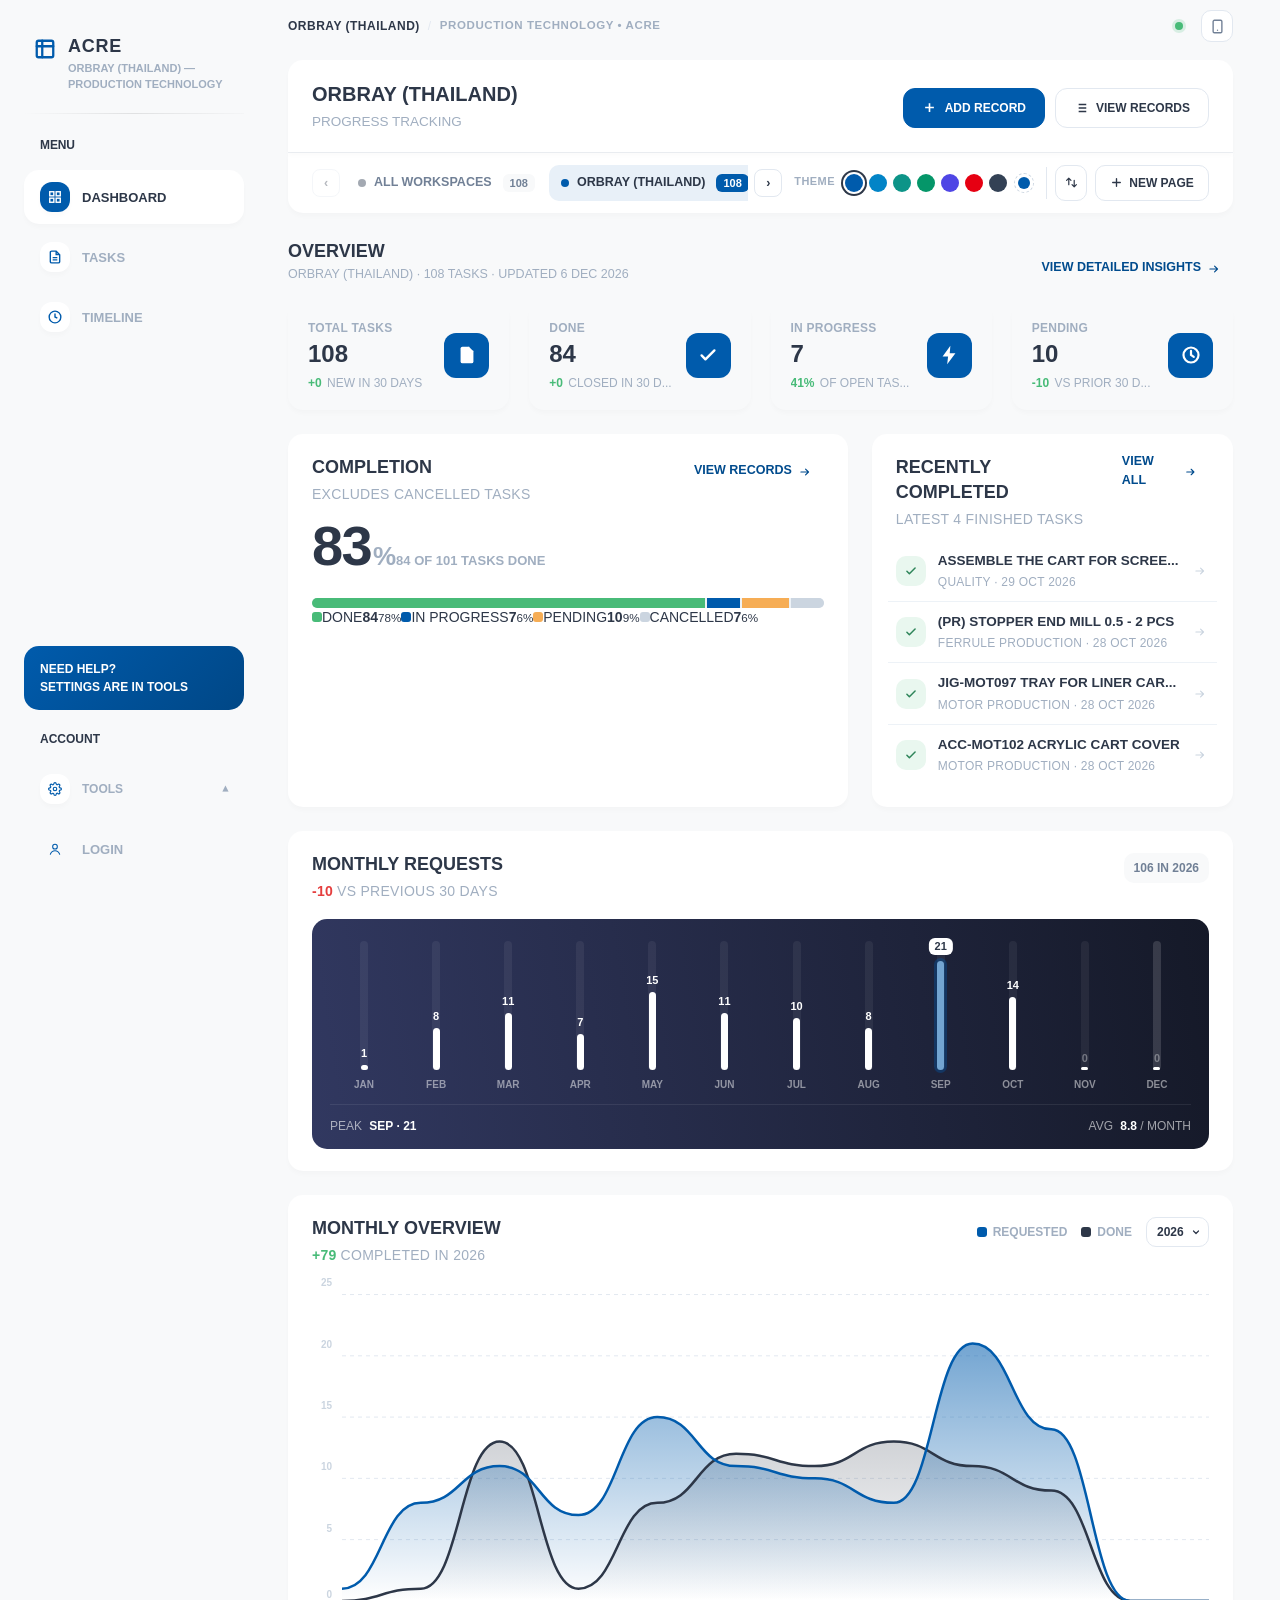
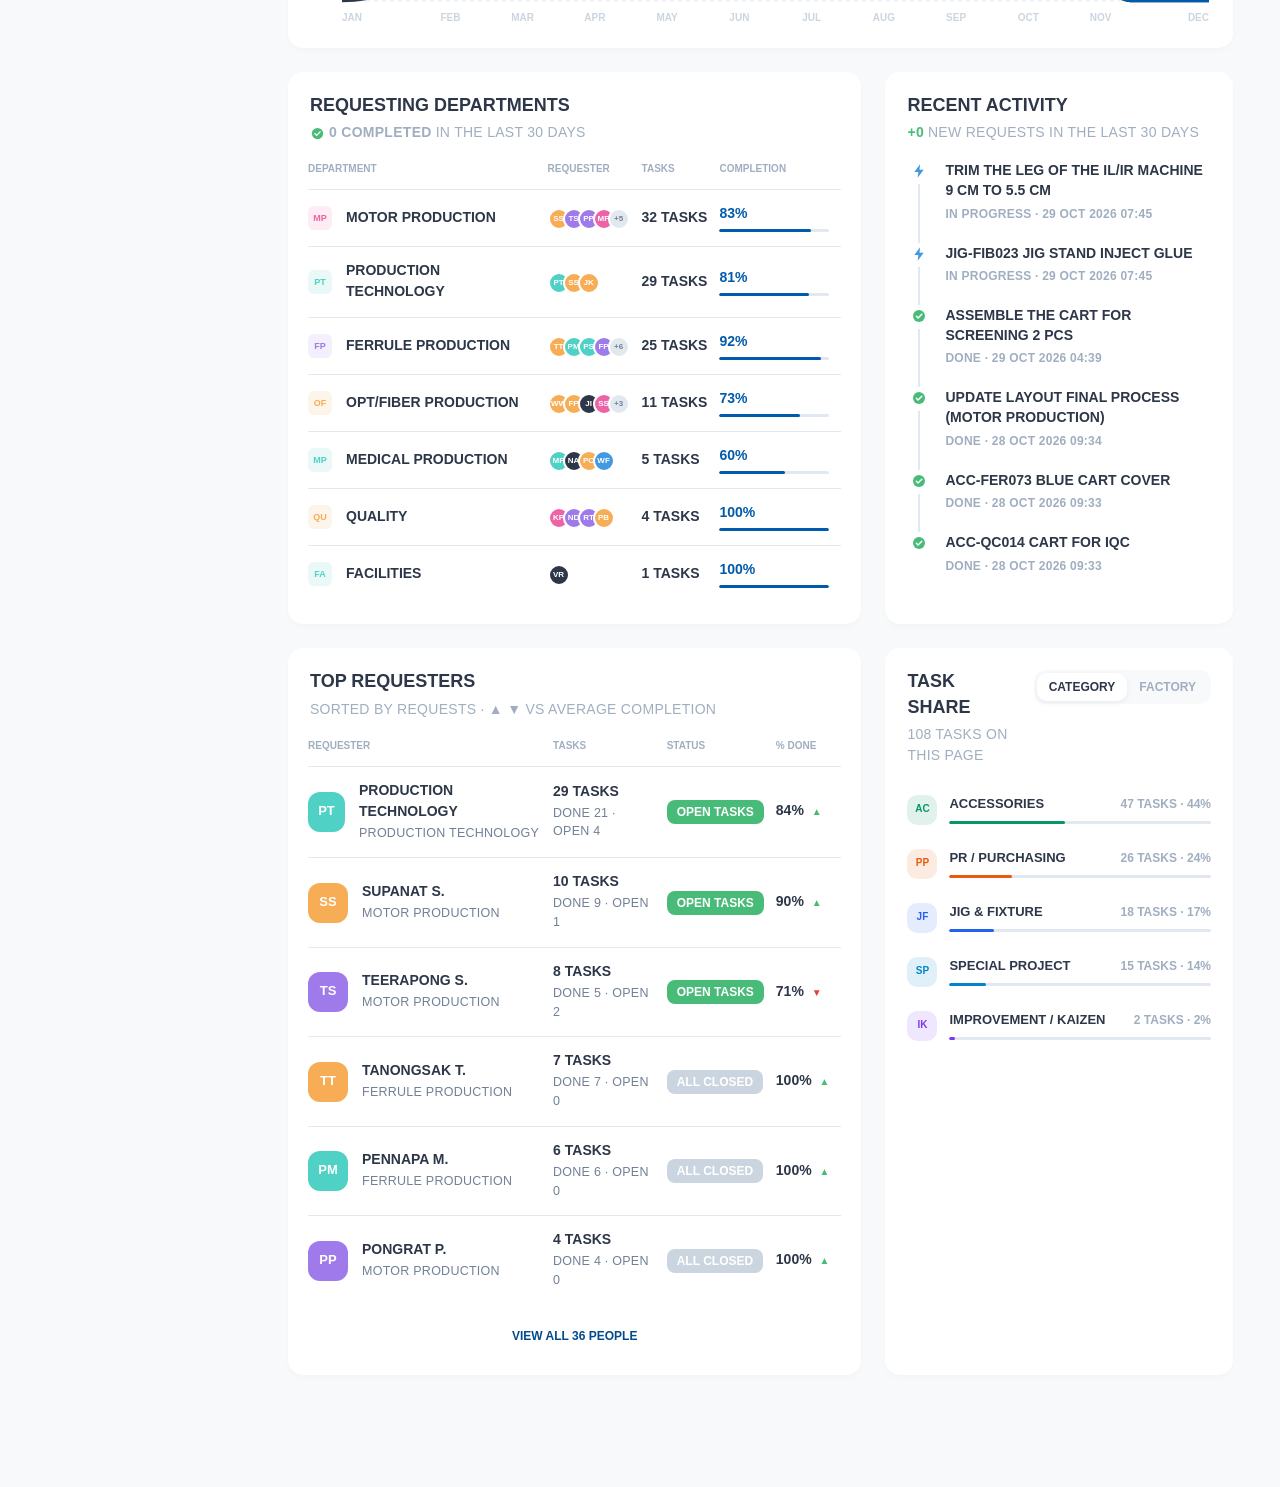
==== index.html @ 138a035b "Add files via upload" ====
<!DOCTYPE html>
<html lang="en">
<head>
  <meta charset="UTF-8">
  <meta name="viewport" content="width=device-width, initial-scale=1.0, maximum-scale=1.0, user-scalable=no, viewport-fit=cover">
  <title>ACRE | TASK TRACKER</title>
  <!-- Favicon: Official Brand Badge (Matching Website Header Logo) -->
  <link rel="icon" type="image/svg+xml" href="data:image/svg+xml,%3Csvg xmlns='http://www.w3.org/2000/svg' viewBox='0 0 64 64' width='64' height='64'%3E%3Crect width='64' height='64' rx='14' fill='%23E60012'/%3E%3Crect x='11' y='11' width='42' height='42' rx='5' fill='none' stroke='%23ffffff' stroke-width='5.5' stroke-linecap='round' stroke-linejoin='round'/%3E%3Cpath d='M25 11v42M11 25h42' fill='none' stroke='%23ffffff' stroke-width='5.5' stroke-linecap='round' stroke-linejoin='round'/%3E%3C/svg%3E">
  <link rel="icon" type="image/svg+xml" href="favicon.svg?v=20261003_v1">
  <link rel="alternate icon" type="image/png" href="favicon.png?v=20261003_v1">
  <link rel="shortcut icon" href="favicon.ico?v=20261003_v1">
  <!-- Mobile & PWA Optimization Meta Tags -->
  <meta name="theme-color" content="#E60012">
  <meta name="mobile-web-app-capable" content="yes">
  <meta name="apple-mobile-web-app-capable" content="yes">
  <meta name="apple-mobile-web-app-status-bar-style" content="default">
  <meta name="apple-mobile-web-app-title" content="ACRE">
  <link rel="manifest" href="manifest.json">
  <link rel="apple-touch-icon" href="favicon.png?v=20261003_v1">
  <!-- High-Performance Cache Policy (Allows In-Session Browser Caching with Version Query Busting) -->
  <meta http-equiv="Cache-Control" content="max-age=3600, must-revalidate">
  <!-- Google Fonts: Sarabun & Inter -->
  <link rel="preconnect" href="https://fonts.googleapis.com">
  <link rel="preconnect" href="https://fonts.gstatic.com" crossorigin>
  <link href="https://fonts.googleapis.com/css2?family=Noto+Sans+Thai:wght@400;500;600;700&family=Sarabun:wght@300;400;500;600;700&display=swap" rel="stylesheet">
  <link rel="stylesheet" href="styles.css?v=20261029_v36_opt">
  <link rel="stylesheet" href="figma-theme.css?v=20261103_v14">
  <!-- Chart.js CDN for Real-time Analytics -->
  <script src="https://cdn.jsdelivr.net/npm/chart.js@4.4.1/dist/chart.umd.min.js"></script>
  <script src="figma-theme.js?v=20261103_v14"></script>
  <!-- Google Firebase SDK (v10 compat) for Multi-Device Real-Time Cloud Sync -->
  <script src="https://www.gstatic.com/firebasejs/10.8.0/firebase-app-compat.js"></script>
  <script src="https://www.gstatic.com/firebasejs/10.8.0/firebase-firestore-compat.js"></script>
</head>
<body>

  <!-- Print-only Header -->
  <div class="print-header">
    <h1 style="font-size: 20px; font-weight: bold; margin-bottom: 4px;">รายงานผลงานและการปฏิบัติงาน (ACRE)</h1>
    <p style="font-size: 12px; color: #555;">ข้อมูล ณ วันที่: <span id="printDate"></span></p>
  </div>

  <!-- System Top Status Strip -->
  <div class="system-top-strip">
    <div class="container system-top-strip-inner">
      <div class="system-top-strip-left">
        <span class="system-top-corp" id="topStripWorkspaceName">ORBRAY (THAILAND)</span>
        <span class="system-top-sep">/</span>
        <span class="system-top-dept" id="topStripWorkspaceSub">PRODUCTION TECHNOLOGY • ACRE</span>
      </div>
      <div class="system-top-strip-right">
        <span class="status-indicator-dot"></span>
        <span class="system-top-status-text">LIVE WORKSPACE • AUTO-SYNC</span>
        <button type="button" class="system-top-sim-btn" onclick="window.open('mobile-preview.html', 'MobileSimulator', 'width=1120,height=960')" title="เปิดโปรแกรมจำลองหน้าจอมือถือ (iOS & Android Simulator)">
          <svg width="12" height="12" viewBox="0 0 24 24" fill="none" stroke="currentColor" stroke-width="2.2" stroke-linecap="round" stroke-linejoin="round"><rect x="5" y="2" width="14" height="20" rx="2" ry="2"/><line x1="12" y1="18" x2="12.01" y2="18"/></svg>
          <span>MOBILE SIMULATOR</span>
        </button>
      </div>
    </div>
  </div>

  <!-- App Header -->
  <header class="app-header">
    <!-- Mobile Native iOS App Header Bar (Visible on <= 768px) -->
    <div class="mobile-app-header-container">
      <!-- Row 1: Balanced Centered Mobile Top Nav (Matching iOS Redesign) -->
      <div class="mobile-top-nav">
        <div class="mobile-nav-actions-left">
          <button type="button" class="mobile-header-circle-btn" onclick="openMobileToolsSheet()" title="เมนูเครื่องมือ / ตั้งค่า" aria-label="เมนู">
            <div class="mobile-brand-icon-circle">
              <svg width="18" height="18" viewBox="0 0 24 24" fill="none" stroke="currentColor" stroke-width="2.5" stroke-linecap="round" stroke-linejoin="round">
                <rect x="3" y="3" width="18" height="18" rx="2"/>
                <path d="M9 3v18M3 9h18"/>
              </svg>
            </div>
          </button>
        </div>

        <div class="mobile-brand-titles-centered" onclick="switchMobileNavTab('dashboard')">
          <div class="mobile-brand-main" id="mobileHeaderTitle">DASHBOARD</div>
          <div class="mobile-brand-sub" id="mobileHeaderSub">
            <span id="mobileNavTitle" style="display:none;">DASHBOARD</span>
            <span>JITTRAKAN K.</span>
            <span class="dot-sep">•</span>
            <span class="status-online-dot" id="mobileStatusInfo">ONLINE</span>
          </div>
        </div>

        <div class="mobile-nav-actions-right">
          <button type="button" class="mobile-header-circle-btn btn-auth" id="mobileAuthBtn" onclick="handleAuthHeaderClick()" title="เข้าสู่ระบบด้วยรหัส PIN" aria-label="เข้าสู่ระบบ">
            <span id="mobileAuthIcon">🔑</span>
          </button>
          <button type="button" class="mobile-header-circle-btn btn-primary-add-circle" onclick="openAchievementModal()" title="เพิ่มงานใหม่ (ADD TASK)" aria-label="เพิ่มงานใหม่">
            <svg width="18" height="18" viewBox="0 0 24 24" fill="none" stroke="currentColor" stroke-width="2.6" stroke-linecap="round"><path d="M12 5v14M5 12h14"/></svg>
          </button>
        </div>
      </div>

      <!-- Row 1.5: Mobile Workspace / Company Switcher Tabs -->
      <div class="mobile-workspace-scroll" id="mobileWorkspaceScroll">
        <!-- Populated dynamically by JS -->
      </div>

      <!-- Row 2: Search Bar Pill with Integrated Tune/Sort Icon (Matching User Mockup) -->
      <div class="mobile-search-sort-bar">
        <div class="mobile-search-pill-box">
          <span class="mobile-search-icon">
            <svg width="17" height="17" viewBox="0 0 24 24" fill="none" stroke="#94a3b8" stroke-width="2.3" stroke-linecap="round"><circle cx="11" cy="11" r="8"/><path d="m21 21-4.35-4.35"/></svg>
          </span>
          <input type="text" id="mobileSearchInput" class="mobile-search-input" placeholder="ค้นหางาน, รหัสงาน, ผู้ร้องขอ..." oninput="handleMobileSearch(this.value)">
          <button type="button" class="mobile-search-clear" id="mobileSearchClear" onclick="clearMobileSearch()" style="display: none;" title="ล้างการค้นหา">✕</button>
          <button type="button" class="mobile-tune-btn" onclick="openMobileSortSheet()" title="จัดเรียงและตัวกรอง" aria-label="ตัวกรอง">
            <svg width="17" height="17" viewBox="0 0 24 24" fill="none" stroke="currentColor" stroke-width="2" stroke-linecap="round">
              <line x1="4" y1="21" x2="4" y2="14"></line><line x1="4" y1="10" x2="4" y2="3"></line>
              <line x1="12" y1="21" x2="12" y2="12"></line><line x1="12" y1="8" x2="12" y2="3"></line>
              <line x1="20" y1="21" x2="20" y2="16"></line><line x1="20" y1="12" x2="20" y2="3"></line>
              <line x1="1" y1="14" x2="7" y2="14"></line><line x1="9" y1="8" x2="15" y2="8"></line>
              <line x1="17" y1="16" x2="23" y2="16"></line>
            </svg>
          </button>
        </div>
      </div>

      <!-- Row 3: Horizontal Scrollable Status Quick Filter Tabs -->
      <div class="mobile-quick-filter-scroll">
        <button type="button" class="mobile-filter-pill active" data-status-filter="all" onclick="setMobileStatusFilter('all')">
          ALL <span class="pill-badge" id="mobileFilterAllCount">0</span>
        </button>
        <button type="button" class="mobile-filter-pill pill-inprog" data-status-filter="in_progress" onclick="setMobileStatusFilter('in_progress')">
          <span class="pill-dot dot-inprog"></span> IN PROGRESS <span class="pill-badge" id="mobileFilterInProgCount">0</span>
        </button>
        <button type="button" class="mobile-filter-pill pill-wait" data-status-filter="wait" onclick="setMobileStatusFilter('wait')">
          <span class="pill-dot dot-wait"></span> PENDING <span class="pill-badge" id="mobileFilterWaitCount">0</span>
        </button>
        <button type="button" class="mobile-filter-pill pill-done" data-status-filter="done" onclick="setMobileStatusFilter('done')">
          <span class="pill-dot dot-done"></span> DONE <span class="pill-badge" id="mobileFilterDoneCount">0</span>
        </button>
        <button type="button" class="mobile-filter-pill pill-cancel" data-status-filter="cancel" onclick="setMobileStatusFilter('cancel')">
          <span class="pill-dot dot-cancel"></span> CANCEL <span class="pill-badge" id="mobileFilterCancelCount">0</span>
        </button>
      </div>
    </div>

    <div class="container header-inner">
      <div class="brand-section">
        <div class="brand-app-icon" title="ACRE">
          <svg width="22" height="22" viewBox="0 0 24 24" fill="none" stroke="#ffffff" stroke-width="2.5" stroke-linecap="round" stroke-linejoin="round">
            <rect x="3" y="3" width="18" height="18" rx="2"/>
            <path d="M9 3v18M3 9h18"/>
          </svg>
        </div>
        <div>
          <h1 class="brand-title">
            <span class="brand-title-accent" id="headerBrandAccent">ACRE</span><span id="headerBrandMain"></span>
            <span class="brand-badge" id="headerWorkspaceBadge">ORBRAY</span>
          </h1>
          <p class="brand-subtitle" id="headerBrandSubtitle">ENGINEERING ARCHIVE &amp; TASK MANAGEMENT</p>
        </div>
      </div>

      <!-- Desktop Main Clean Navigation -->
      <nav class="desktop-main-nav">
        <button type="button" class="desktop-nav-link active" onclick="desktopNavigateTo('dashboard')" id="deskNavDashboard">
          <svg width="15" height="15" viewBox="0 0 24 24" fill="none" stroke="currentColor" stroke-width="2.2"><rect x="3" y="3" width="7" height="7"/><rect x="14" y="3" width="7" height="7"/><rect x="14" y="14" width="7" height="7"/><rect x="3" y="14" width="7" height="7"/></svg>
          <span>DASHBOARD</span>
        </button>
        <button type="button" class="desktop-nav-link" onclick="desktopNavigateTo('tasks')" id="deskNavTasks">
          <svg width="15" height="15" viewBox="0 0 24 24" fill="none" stroke="currentColor" stroke-width="2.2"><path d="M14 2H6a2 2 0 0 0-2 2v16a2 2 0 0 0 2 2h12a2 2 0 0 0 2-2V8z"/><polyline points="14 2 14 8 20 8"/><line x1="16" y1="13" x2="8" y2="13"/><line x1="16" y1="17" x2="8" y2="17"/></svg>
          <span>TASKS</span>
        </button>
        <button type="button" class="desktop-nav-link" onclick="desktopNavigateTo('timeline')" id="deskNavTimeline">
          <svg width="15" height="15" viewBox="0 0 24 24" fill="none" stroke="currentColor" stroke-width="2.2"><circle cx="12" cy="12" r="10"/><polyline points="12 6 12 12 16 14"/></svg>
          <span>TIMELINE</span>
        </button>
      </nav>

      <div class="header-actions">
        <!-- Tools & Utilities Dropdown -->
        <div class="header-tools-dropdown-wrapper">
          <button type="button" id="btnHeaderTools" class="btn btn-tools-dropdown" onclick="toggleHeaderToolsDropdown(event)" title="เมนูเครื่องมือและการจัดการ">
            <svg width="15" height="15" viewBox="0 0 24 24" fill="none" stroke="currentColor" stroke-width="2"><circle cx="12" cy="12" r="3"/><path d="M19.4 15a1.65 1.65 0 0 0 .33 1.82l.06.06a2 2 0 0 1 0 2.83 2 2 0 0 1-2.83 0l-.06-.06a1.65 1.65 0 0 0-1.82-.33 1.65 1.65 0 0 0-1 1.51V21a2 2 0 0 1-2 2 2 2 0 0 1-2-2v-.09A1.65 1.65 0 0 0 9 19.4a1.65 1.65 0 0 0-1.82.33l-.06.06a2 2 0 0 1-2.83 0 2 2 0 0 1 0-2.83l.06-.06a1.65 1.65 0 0 0 .33-1.82 1.65 1.65 0 0 0-1.51-1H3a2 2 0 0 1-2-2 2 2 0 0 1 2-2h.09A1.65 1.65 0 0 0 4.6 9a1.65 1.65 0 0 0-.33-1.82l-.06-.06a2 2 0 0 1 0-2.83 2 2 0 0 1 2.83 0l.06.06a1.65 1.65 0 0 0 1.82.33H9a1.65 1.65 0 0 0 1-1.51V3a2 2 0 0 1 2-2 2 2 0 0 1 2 2v.09a1.65 1.65 0 0 0 1 1.51 1.65 1.65 0 0 0 1.82-.33l.06-.06a2 2 0 0 1 2.83 0 2 2 0 0 1 0 2.83l-.06.06a1.65 1.65 0 0 0-.33 1.82V9a1.65 1.65 0 0 0 1.51 1H21a2 2 0 0 1 2 2 2 2 0 0 1-2 2h-.09a1.65 1.65 0 0 0-1.51 1z"/></svg>
            <span>TOOLS</span>
            <span class="dropdown-chevron">▾</span>
          </button>
          <div id="headerToolsDropdown" class="header-tools-menu">
            <button type="button" id="btnManageWorkspaces" class="tools-menu-item" onclick="closeHeaderToolsDropdown(); openWorkspaceModal();" title="จัดการหน้าบริษัท / พื้นที่ทำงาน (Workspaces)">
              <span class="menu-icon">🏢</span>
              <div class="menu-text">
                <span class="menu-title">จัดการหน้าบริษัท / งานส่วนตัว (WORKSPACES)</span>
                <span class="menu-sub">เพิ่มหน้าบริษัทใหม่ กำหนดสีประจำหน้า และสลับพื้นที่ทำงาน</span>
              </div>
            </button>
            <button type="button" id="btnManageCategories" class="tools-menu-item" title="จัดการหมวดหมู่">
              <span class="menu-icon">📁</span>
              <div class="menu-text">
                <span class="menu-title">จัดการหมวดหมู่ (CATEGORIES)</span>
                <span class="menu-sub">เพิ่ม แก้ไข กำหนดสีและไอคอนหมวดหมู่งาน</span>
              </div>
            </button>
            <button type="button" id="btnExportCsv" class="tools-menu-item" title="ส่งออกเป็น Excel (CSV)">
              <span class="menu-icon">📊</span>
              <div class="menu-text">
                <span class="menu-title">ส่งออก EXCEL (CSV)</span>
                <span class="menu-sub">ดาวน์โหลดข้อมูลผลงานในรูปแบบ Excel Spreadsheet</span>
              </div>
            </button>
            <button type="button" id="btnExportJson" class="tools-menu-item" title="สำรองข้อมูล (JSON Backup)">
              <span class="menu-icon">💾</span>
              <div class="menu-text">
                <span class="menu-title">สำรองข้อมูล (BACKUP JSON)</span>
                <span class="menu-sub">บันทึกฐานข้อมูลและไฟล์แนบเก็บไว้ในเครื่อง</span>
              </div>
            </button>
            <button type="button" id="btnImportJson" class="tools-menu-item" title="นำเข้าข้อมูลสำรอง">
              <span class="menu-icon">📥</span>
              <div class="menu-text">
                <span class="menu-title">นำเข้าข้อมูล (IMPORT JSON)</span>
                <span class="menu-sub">กู้คืนข้อมูลหรือซิงค์จากไฟล์สำรอง</span>
              </div>
            </button>
            <input type="file" id="importFileInput" accept=".json" style="display: none;">
            <button type="button" id="btnPrintReport" class="tools-menu-item" title="พิมพ์รายงาน / บันทึกเป็น PDF">
              <span class="menu-icon">🖨️</span>
              <div class="menu-text">
                <span class="menu-title">พิมพ์รายงาน / PDF</span>
                <span class="menu-sub">จัดพิมพ์สรุปผลงานหรือบันทึกเป็นเอกสาร PDF</span>
              </div>
            </button>
            <div class="tools-menu-divider"></div>
            <button type="button" class="tools-menu-item" onclick="window.open('mobile-preview.html', 'MobileSimulator', 'width=1120,height=960')" title="เปิดโปรแกรมจำลองหน้าจอมือถือ (iOS & Android Simulator)">
              <span class="menu-icon">📱</span>
              <div class="menu-text">
                <span class="menu-title" style="color: var(--primary);">จำลองจอมือถือ (MOBILE SIMULATOR)</span>
                <span class="menu-sub">พรีวิวและทดสอบจอ iOS (iPhone) และ Android ทันที</span>
              </div>
            </button>
            <div class="tools-menu-divider"></div>
            <button type="button" id="btnCloudSettings" class="tools-menu-item cloud-item" onclick="openCloudModal()" title="ตั้งค่าเชื่อมต่อคลาวด์">
              <span class="cloud-status-dot" id="cloudStatusDot"></span>
              <div class="menu-text">
                <span class="menu-title" id="cloudStatusText">CLOUD: LOCAL</span>
                <span class="menu-sub">ตั้งค่า Firebase Cloud Sync เชื่อมต่อหลายอุปกรณ์</span>
              </div>
            </button>
          </div>
        </div>

        <!-- Account / PIN Authentication Control -->
        <div style="position: relative; display: inline-block;">
          <button id="btnHeaderAuth" class="auth-header-btn unauthenticated" onclick="handleAuthHeaderClick()" title="เข้าสู่ระบบด้วยรหัส PIN เพื่อเพิ่มหรือแก้ไขงาน">
            <span id="headerAuthIcon">🔑</span>
            <span id="headerAuthText">LOGIN</span>
          </button>
          <div id="authUserDropdown" class="auth-user-dropdown">
            <div class="auth-dropdown-header">
              <div class="auth-dropdown-name" id="dropdownUserName">JITTRAKAN K.</div>
              <div class="auth-dropdown-meta" id="dropdownUserMeta" style="font-size: 11px; color: #64748b; margin-top: 3px; display: flex; align-items: center; gap: 6px; flex-wrap: wrap;">
                <span>รหัส: <strong id="dropdownEmpId" style="font-family: monospace; color: #0f172a;">20523</strong></span>
                <span>&bull;</span>
                <span id="dropdownCompany">🏢 ORBRAY</span>
              </div>
              <div class="auth-dropdown-pin" id="dropdownUserPin" style="margin-top: 4px;">รหัส PIN: •••••</div>
            </div>
            <div class="auth-dropdown-item" onclick="openUserProfileModal()">
              <span>👤</span> ข้อมูลโปรไฟล์ของฉัน (MY PROFILE)
            </div>
            <div class="auth-dropdown-item" onclick="openChangePinModal()">
              <span>🔑</span> เปลี่ยนรหัส PIN ของฉัน
            </div>
            <div class="auth-dropdown-item admin-only-item" id="adminViewTeamPinsDropdownItem" style="display: none;" onclick="openAdminTeamPinsModal()">
              <span>🛡️</span> จัดการบัญชีและรหัส PIN (ADMIN)
            </div>
            <div class="auth-dropdown-item text-danger" onclick="logoutUser()">
              <span>🚪</span> ออกจากระบบ (LOGOUT)
            </div>
          </div>
        </div>

      </div>
    </div>
  </header>

  <!-- Main Container -->
  <main class="container">

    <!-- Architectural Multi-Company / Workspace Bar -->
    <section class="workspace-switcher-section" id="workspaceSwitcherSection" aria-label="Company and Workspace Pages">
      <div class="workspace-switcher-left">
        <button type="button" class="ws-tabs-scroll-arrow ws-tabs-scroll-prev" id="btnWsScrollPrev" onclick="scrollWorkspaceTabs(-240)" title="เลื่อนแถบไปทางซ้าย" aria-label="Scroll Left">‹</button>
        <div class="workspace-tabs-list" id="workspaceTabsList">
          <!-- Populated dynamically by JS (Supports Drag & Drop + 1-Click Move to Front) -->
        </div>
        <button type="button" class="ws-tabs-scroll-arrow ws-tabs-scroll-next" id="btnWsScrollNext" onclick="scrollWorkspaceTabs(240)" title="เลื่อนแถบไปทางขวา" aria-label="Scroll Right">›</button>
      </div>
      <div class="workspace-switcher-actions">
        <div class="workspace-theme-quickbar" id="workspaceThemeQuickbar" title="คลิกเพื่อเปลี่ยนสีธีมของหน้าปัจจุบันทันที">
          <!-- Populated dynamically by JS with quick color dots + custom color picker -->
        </div>
        <button type="button" class="workspace-reorder-btn" onclick="openWorkspaceModal(false, true)" title="จัดเรียงลำดับหน้า หรือเลือกว่าจะเอาตัวเลือกไหนไว้ด้านหน้าสุด">
          <svg width="13" height="13" viewBox="0 0 24 24" fill="none" stroke="currentColor" stroke-width="2.2" stroke-linecap="round" stroke-linejoin="round"><path d="M7 16V4M7 4L3 8M7 4L11 8M17 8V20M17 20L21 16M17 20L13 16"/></svg>
          <span>จัดลำดับหน้า</span>
        </button>
        <button type="button" class="workspace-quick-add-btn" onclick="openWorkspaceModal(true)" title="สร้างหน้าบริษัทใหม่ หรือพื้นที่เก็บงานส่วนตัว">
          <svg width="13" height="13" viewBox="0 0 24 24" fill="none" stroke="currentColor" stroke-width="2.5" stroke-linecap="round"><path d="M12 5v14M5 12h14"/></svg>
          <span>เพิ่มหน้าใหม่</span>
        </button>
      </div>
    </section>

    <!-- Executive Workspace Command Header (Replaces generic AI landing banner) -->
    <section class="murata-hero-section">
      <div class="murata-hero-card">
        <div class="murata-hero-content">
          <div class="workspace-eyebrow-row">
            <span class="workspace-eyebrow-dot"></span>
            <span class="murata-hero-badge" id="murataHeroBadge">ACTIVE WORKSPACE • PRODUCTION TECHNOLOGY</span>
          </div>
          <h2 class="murata-hero-title" id="murataHeroTitle">ORBRAY (THAILAND) <span>/ ACRE</span></h2>
          <p class="murata-hero-desc" id="murataHeroDesc">
            ศูนย์รวมบันทึกผลงานวิศวกรรม ติดตามความคืบหน้างวดงาน และจัดเก็บเอกสาร Job Request / Drawing
          </p>
          <div class="murata-hero-actions">
            <button type="button" id="btnAddAchievement" class="btn-murata-red btn-hero-cta" onclick="openAchievementModal()">
              <svg width="15" height="15" fill="none" stroke="currentColor" stroke-width="2.6" viewBox="0 0 24 24"><path d="M12 5v14M5 12h14"/></svg>
              <span>เพิ่มงานใหม่ (ADD RECORD)</span>
            </button>
            <button type="button" class="btn-murata-outline" onclick="desktopNavigateTo('tasks')">
              <svg width="14" height="14" fill="none" stroke="currentColor" stroke-width="2.2" viewBox="0 0 24 24"><line x1="8" y1="6" x2="21" y2="6"/><line x1="8" y1="12" x2="21" y2="12"/><line x1="8" y1="18" x2="21" y2="18"/><line x1="3" y1="6" x2="3.01" y2="6"/><line x1="3" y1="12" x2="3.01" y2="12"/><line x1="3" y1="18" x2="3.01" y2="18"/></svg>
              <span>ดูตารางงาน (VIEW RECORDS)</span>
            </button>
          </div>
        </div>

        <!-- Live Workspace Telemetry Panel -->
        <div class="workspace-telemetry-panel" id="workspaceTelemetryPanel">
          <div class="telemetry-top-row">
            <div class="telemetry-rate-block">
              <span class="telemetry-label">COMPLETION RATE</span>
              <div class="telemetry-rate-val" id="heroCompletionRate">0%</div>
            </div>
            <div class="telemetry-score-pill" id="heroAvgAchvScore">AVG SCORE 0%</div>
          </div>
          <div class="telemetry-progress-track">
            <div class="telemetry-progress-fill" id="heroCompletionBar" style="width: 0%;"></div>
          </div>
          <div class="telemetry-metrics-grid">
            <div class="telemetry-metric-item" onclick="filterByStatusPill('all')" title="คลิกเพื่อดูงานทั้งหมดในหน้านี้">
              <span class="tm-num" id="heroStatTotal">0</span>
              <span class="tm-lbl">TOTAL RECORDS</span>
            </div>
            <div class="telemetry-metric-item" onclick="filterByStatusPill('done')" title="คลิกเพื่อกรองเฉพาะงานที่เสร็จแล้ว (DONE)">
              <span class="tm-num tm-done" id="heroStatDone">0</span>
              <span class="tm-lbl">DONE</span>
            </div>
            <div class="telemetry-metric-item" onclick="filterByStatusPill('in_progress')" title="คลิกเพื่อกรองเฉพาะงานที่กำลังดำเนินการ">
              <span class="tm-num tm-active" id="heroStatActive">0</span>
              <span class="tm-lbl">ACTIVE / WAIT</span>
            </div>
          </div>
        </div>
      </div>
    </section>

    <!-- Top Stats Row (5 Precision KPI Cards) -->
    <section class="stats-grid" id="statsGrid">
      <div class="stat-card stat-card-total" onclick="filterByStatusPill('all')" style="cursor: pointer;" title="VIEW ALL TASKS">
        <div class="stat-icon stat-blue">
          <svg width="18" height="18" viewBox="0 0 24 24" fill="none" stroke="currentColor" stroke-width="2.2" stroke-linecap="round" stroke-linejoin="round"><rect x="3" y="3" width="18" height="18" rx="2"/><path d="M3 9h18M9 21V9"/></svg>
        </div>
        <div class="stat-info">
          <div class="stat-label-wrap">
            <span class="stat-main-label">TOTAL RECORDS</span>
          </div>
          <span class="stat-value" id="statTotalCount">0</span>
        </div>
      </div>

      <div class="stat-card stat-card-done" onclick="filterByStatusPill('done')" style="cursor: pointer;" title="FILTER DONE TASKS">
        <div class="stat-icon stat-green">
          <svg width="18" height="18" viewBox="0 0 24 24" fill="none" stroke="currentColor" stroke-width="2.4" stroke-linecap="round" stroke-linejoin="round"><path d="M22 11.08V12a10 10 0 1 1-5.93-9.14"/><polyline points="22 4 12 14.01 9 11.01"/></svg>
        </div>
        <div class="stat-info">
          <div class="stat-label-wrap">
            <span class="stat-main-label">COMPLETED (DONE)</span>
          </div>
          <span class="stat-value" id="statCompletedCount">0</span>
        </div>
      </div>

      <div class="stat-card stat-card-inprog" onclick="filterByStatusPill('in_progress')" style="cursor: pointer;" title="FILTER IN PROGRESS TASKS">
        <div class="stat-icon stat-sky">
          <svg width="18" height="18" viewBox="0 0 24 24" fill="none" stroke="currentColor" stroke-width="2.2" stroke-linecap="round" stroke-linejoin="round"><polyline points="22 12 18 12 15 21 9 3 6 12 2 12"/></svg>
        </div>
        <div class="stat-info">
          <div class="stat-label-wrap">
            <span class="stat-main-label">IN PROGRESS</span>
          </div>
          <span class="stat-value" id="statInProgressCount">0</span>
        </div>
      </div>

      <div class="stat-card stat-card-wait" onclick="filterByStatusPill('wait')" style="cursor: pointer;" title="FILTER PENDING TASKS">
        <div class="stat-icon stat-rose">
          <svg width="18" height="18" viewBox="0 0 24 24" fill="none" stroke="currentColor" stroke-width="2.2" stroke-linecap="round" stroke-linejoin="round"><circle cx="12" cy="12" r="10"/><polyline points="12 6 12 12 16 14"/></svg>
        </div>
        <div class="stat-info">
          <div class="stat-label-wrap">
            <span class="stat-main-label">PENDING / HOLD</span>
          </div>
          <span class="stat-value" id="statWaitCount">0</span>
        </div>
      </div>

      <div class="stat-card stat-card-cancel" onclick="filterByStatusPill('cancel')" style="cursor: pointer;" title="FILTER CANCELLED TASKS">
        <div class="stat-icon stat-slate">
          <svg width="18" height="18" viewBox="0 0 24 24" fill="none" stroke="currentColor" stroke-width="2.2" stroke-linecap="round" stroke-linejoin="round"><circle cx="12" cy="12" r="10"/><line x1="15" y1="9" x2="9" y2="15"/><line x1="9" y1="9" x2="15" y2="15"/></svg>
        </div>
        <div class="stat-info">
          <div class="stat-label-wrap">
            <span class="stat-main-label">CANCELLED</span>
          </div>
          <span class="stat-value" id="statCancelCount">0</span>
        </div>
      </div>
    </section>

    <!-- Analytics Section (Charts & Ranking) -->
    <section class="analytics-section">
      <div class="section-header">
        <h2 class="section-title">
          <svg width="18" height="18" fill="none" stroke="currentColor" stroke-width="2" viewBox="0 0 24 24"><line x1="18" y1="20" x2="18" y2="10"/><line x1="12" y1="20" x2="12" y2="4"/><line x1="6" y1="20" x2="6" y2="14"/></svg>
          <span id="dashboardSectionTitle">สถิติและแดชบอร์ดภาพรวมงาน (REAL-TIME ANALYTICS)</span>
        </h2>
        <div class="section-header-actions" style="display: flex; gap: 8px; flex-wrap: wrap;">
          <button type="button" id="btnToggleEngInsights" class="btn btn-outline btn-sm ranking-toggle-btn btn-active-toggle" onclick="toggleEngInsights()" title="สลับการแสดงผลแดชบอร์ดข้อมูลเชิงลึกวิศวกรรม (ENGINEERING INSIGHTS)">
            <span id="engInsightsToggleIcon">📊</span>
            <span id="engInsightsToggleText">แดชบอร์ดเชิงลึก: แสดง (ON)</span>
          </button>
          <button type="button" id="btnToggleRequesterRanking" class="btn btn-outline btn-sm ranking-toggle-btn btn-active-toggle" onclick="toggleRequesterRanking()" title="สลับการแสดงผลอันดับผู้ร้องขอ (REQUEST NAME)">
            <span id="rankingToggleIcon">🏆</span>
            <span id="rankingToggleText">อันดับผู้ร้องขอ: แสดง (ON)</span>
          </button>
        </div>
      </div>
      <div class="analytics-content">
        <div class="chart-box">
          <div class="chart-title">
            <span>สัดส่วนงานตามประเภท (CATEGORIES)</span>
          </div>
          <div class="chart-wrapper category-chart-wrapper">
            <canvas id="categoryChart"></canvas>
          </div>
        </div>

        <div class="chart-box">
          <div class="chart-title">
            <span>สถานะงานปัจจุบัน (WORK STATUS)</span>
          </div>
          <!-- Status Summary Header Pills -->
          <div class="status-summary-pills" id="statusSummaryPills">
            <div class="status-summary-pill pill-done" onclick="filterByStatusPill('done')" title="คลิกเพื่อกรองงานที่สำเร็จแล้ว">
              <span class="pill-dot dot-done"></span>
              <span class="pill-label">DONE:</span>
              <span class="pill-count" id="pillDoneCount">0 งาน</span>
            </div>
            <div class="status-summary-pill pill-inprog" onclick="filterByStatusPill('in_progress')" title="คลิกเพื่อกรองงานที่กำลังทำ">
              <span class="pill-dot dot-inprog"></span>
              <span class="pill-label">IN PROGRESS:</span>
              <span class="pill-count" id="pillInProgCount">0 งาน</span>
            </div>
            <div class="status-summary-pill pill-wait" onclick="filterByStatusPill('wait')" title="คลิกเพื่อกรองงานที่รอดำเนินการ">
              <span class="pill-dot dot-wait"></span>
              <span class="pill-label">PENDING:</span>
              <span class="pill-count" id="pillWaitCount">0 งาน</span>
            </div>
            <div class="status-summary-pill pill-cancel" onclick="filterByStatusPill('cancel')" title="คลิกเพื่อกรองงานที่ยกเลิก">
              <span class="pill-dot dot-cancel"></span>
              <span class="pill-label">CANCEL:</span>
              <span class="pill-count" id="pillCancelCount">0 งาน</span>
            </div>
          </div>
          <div class="chart-wrapper">
            <canvas id="trendChart"></canvas>
          </div>
        </div>
      </div>

      <!-- Engineering & Operations Deep-Dive Insights (Native Chart-Box Grid) -->
      <div id="engInsightsSection" class="eng-insights-wrapper">
        <!-- Active Insights Filter Banner (Only visible when filtering by Factory/Dept/Process/Support/Excel) -->
        <div id="engActiveFilterBanner" class="eng-active-filter-banner" style="display: none;">
          <span id="engActiveFilterText">กำลังกรองข้อมูล</span>
          <button type="button" class="btn btn-outline btn-sm" onclick="resetAllFilters()" style="padding: 2px 10px; font-size: 11.5px;">ล้างตัวกรอง (RESET)</button>
        </div>

        <!-- Row 1: 3-Column Overview (Priority, Sub Job Type, Factory) -->
        <div class="eng-charts-grid-3">
          <div class="chart-box">
            <div class="chart-title">
              <span>ระดับความสำคัญ (PRIORITY / JOB LV.)</span>
              <span class="eng-title-meta" id="engPriorityBadge">4 ระดับ</span>
            </div>
            <div class="eng-donut-layout">
              <div class="eng-donut-canvas-box">
                <canvas id="engPriorityChart"></canvas>
                <div class="eng-donut-center-overlay" id="engPriorityCenter">
                  <span class="eng-donut-center-num">0</span>
                  <span class="eng-donut-center-lbl">TOTAL</span>
                </div>
              </div>
              <div class="eng-flat-list" id="engPriorityList"></div>
            </div>
          </div>

          <div class="chart-box">
            <div class="chart-title">
              <span>รูปแบบการดำเนินงาน (SUB JOB TYPE)</span>
              <span class="eng-title-meta" id="engSubJobBadge">IN-HOUSE / OUTSOURCE</span>
            </div>
            <div class="eng-donut-layout">
              <div class="eng-donut-canvas-box">
                <canvas id="engSubJobChart"></canvas>
                <div class="eng-donut-center-overlay" id="engSubJobCenter">
                  <span class="eng-donut-center-num">0</span>
                  <span class="eng-donut-center-lbl">TOTAL</span>
                </div>
              </div>
              <div class="eng-flat-list" id="engSubJobList"></div>
            </div>
          </div>

          <div class="chart-box">
            <div class="chart-title">
              <span>โรงงานที่ร้องขอ (FACTORY)</span>
              <span class="eng-title-meta" id="engFactoryBadge">0 โรงงาน</span>
            </div>
            <div class="eng-donut-layout">
              <div class="eng-donut-canvas-box">
                <canvas id="engFactoryChart"></canvas>
                <div class="eng-donut-center-overlay" id="engFactoryCenter">
                  <span class="eng-donut-center-num">0</span>
                  <span class="eng-donut-center-lbl">TOTAL</span>
                </div>
              </div>
              <div class="eng-flat-list" id="engFactoryList"></div>
            </div>
          </div>
        </div>

        <!-- Row 2: 2-Column Team Support Contribution (Tooling & Design Support & Maintenance Support) -->
        <div class="eng-charts-grid-2">
          <div class="chart-box">
            <div class="chart-title">
              <span>สัดส่วนทีม TOOLING & ผู้สนับสนุนงานออกแบบ (DESIGN SUPPORT)</span>
              <span class="eng-title-meta" id="engDesignSupBadge">0 งาน</span>
            </div>
            <div id="engDesignSupportContainer" class="eng-table-list"></div>
          </div>

          <div class="chart-box">
            <div class="chart-title">
              <span>สัดส่วนผู้สนับสนุนงานซ่อมบำรุง (MANTENANCE SUPPORT)</span>
              <span class="eng-title-meta" id="engMaintSupBadge">0 งาน</span>
            </div>
            <div id="engMaintSupportContainer" class="eng-table-list"></div>
          </div>
        </div>

        <!-- Row 3: 2x2 Breakdown (Sub Status, Job Type, Department, Process) -->
        <div class="eng-charts-grid-2">
          <div class="chart-box">
            <div class="chart-title">
              <span>ขั้นตอนย่อยวิศวกรรม (SUB STATUS)</span>
              <span class="eng-title-meta" id="engSubStatusBadge">AVG 0%</span>
            </div>
            <div class="eng-flat-scroll" id="engSubStatusContainer"></div>
          </div>

          <div class="chart-box">
            <div class="chart-title">
              <span>ประเภทงานวิศวกรรม (JOB TYPE)</span>
              <span class="eng-title-meta" id="engJobTypeBadge">0 ประเภท</span>
            </div>
            <div class="eng-flat-scroll" id="engJobTypeContainer"></div>
          </div>

          <div class="chart-box">
            <div class="chart-title">
              <span>แผนกที่ร้องขอ (DEPARTMENT)</span>
              <span class="eng-title-meta" id="engDeptBadge">0 แผนก</span>
            </div>
            <div class="eng-flat-scroll" id="engDeptContainer"></div>
          </div>

          <div class="chart-box">
            <div class="chart-title">
              <span>กระบวนการผลิต (PROCESS)</span>
              <span class="eng-title-meta" id="engProcessBadge">0 กระบวนการ</span>
            </div>
            <div class="eng-flat-scroll" id="engProcessContainer"></div>
          </div>
        </div>
      </div>

      <!-- Requester Ranking Leaderboard Section -->
      <div id="requesterRankingSection" class="requester-ranking-section">
        <div class="ranking-header">
          <div class="ranking-header-title">
            <div class="ranking-icon-2d">
              <svg width="18" height="18" viewBox="0 0 24 24" fill="none" stroke="currentColor" stroke-width="2" stroke-linecap="round" stroke-linejoin="round">
                <path d="M18 20V10M12 20V4M6 20v-6"/>
              </svg>
            </div>
            <div>
              <div class="ranking-main-title">
                อันดับ REQUEST NAME (ชื่อผู้ร้องขอ)
                <span class="ranking-badge-count" id="rankingBadgeCount">0 คน</span>
              </div>
              <div class="ranking-subtitle">จัดอันดับตามจำนวนคำร้องขอ (คลิกการ์ดเพื่อกรองงาน)</div>
            </div>
          </div>
          <div class="ranking-header-controls">
            <button type="button" id="btnToggleRankingExpand" class="btn btn-outline btn-sm ranking-expand-btn" onclick="toggleRankingExpand()">
              <span id="rankingExpandText">ดูทั้งหมด (VIEW ALL)</span>
            </button>
            <button type="button" class="btn btn-outline btn-sm ranking-close-btn" onclick="toggleRequesterRanking(false)" title="ซ่อนส่วนอันดับผู้ร้องขอนี้">
              ✕ ซ่อน (HIDE)
            </button>
          </div>
        </div>
        <div id="requesterRankingContainer" class="ranking-cards-grid">
          <!-- Populated by JavaScript -->
        </div>
      </div>
    </section>

    <!-- Controls & Filter Bar -->
    <section class="controls-bar" id="controlsBar">
      <div class="controls-row-top">
        <div class="search-box">
          <span class="search-icon">🔍</span>
          <input type="text" id="searchInput" class="search-input" placeholder="ค้นหา TASK NAME, REQUEST NUMBER, QUOTATION, REQUEST NAME, หรือ NOTE...">
        </div>

        <!-- View Switcher -->
        <div class="view-tabs">
          <button class="view-tab" data-view="cards">
            <svg width="15" height="15" fill="none" stroke="currentColor" stroke-width="2" viewBox="0 0 24 24"><rect x="3" y="3" width="7" height="7"/><rect x="14" y="3" width="7" height="7"/><rect x="14" y="14" width="7" height="7"/><rect x="3" y="14" width="7" height="7"/></svg>
            การ์ดผลงาน (CARDS)
          </button>
          <button class="view-tab" data-view="timeline">
            <svg width="15" height="15" fill="none" stroke="currentColor" stroke-width="2" viewBox="0 0 24 24"><circle cx="12" cy="12" r="10"/><polyline points="12 6 12 12 16 14"/></svg>
            ไทม์ไลน์ย้อนหลัง (TIMELINE)
          </button>
          <button class="view-tab active" data-view="table">
            <svg width="15" height="15" fill="none" stroke="currentColor" stroke-width="2" viewBox="0 0 24 24"><line x1="8" y1="6" x2="21" y2="6"/><line x1="8" y1="12" x2="21" y2="12"/><line x1="8" y1="18" x2="21" y2="18"/><line x1="3" y1="6" x2="3.01" y2="6"/><line x1="3" y1="12" x2="3.01" y2="12"/><line x1="3" y1="18" x2="3.01" y2="18"/></svg>
            ตารางสรุป (TABLE)
          </button>
        </div>
      </div>

      <!-- Secondary Filter Controls Section -->
      <div class="controls-filters">
        <!-- Main Filters Row -->
        <div class="filters-row-main">
          <div class="filters-left-group">
            <span class="filter-label">
              <svg width="14" height="14" fill="none" stroke="currentColor" stroke-width="2" viewBox="0 0 24 24"><polygon points="22 3 2 3 10 12.46 10 19 14 21 14 12.46 22 3"/></svg>
              ตัวกรอง (FILTERS):
            </span>

            <!-- Category Filter -->
            <select id="categoryFilter" class="filter-select">
              <option value="all">📁 ทุกหมวดหมู่ (ALL CATEGORIES)</option>
            </select>

            <!-- Status Filter -->
            <select id="statusFilter" class="filter-select">
              <option value="all">⚡ ทุกสถานะ (ALL STATUS)</option>
              <option value="done">✅ DONE (สำเร็จแล้ว)</option>
              <option value="in_progress">⏳ IN PROGRESS (กำลังดำเนินการ)</option>
              <option value="wait">⏱️ PENDING (รอดำเนินการ)</option>
              <option value="cancel">❌ CANCEL (ยกเลิก)</option>
            </select>

            <!-- Assignee Filter -->
            <select id="assigneeFilter" class="filter-select">
              <option value="all">👤 ผู้รับผิดชอบทั้งหมด (ALL ASSIGNEES)</option>
            </select>
          </div>

          <!-- Reset Filter Button (Appears when filter is active) -->
          <button id="btnResetFilters" class="btn-reset-filters" onclick="resetAllFilters()" title="ล้างตัวกรองทั้งหมดกลับเป็นค่าเริ่มต้น" style="display: none;">
            <svg width="13" height="13" fill="none" stroke="currentColor" stroke-width="2" viewBox="0 0 24 24"><path d="M3 12a9 9 0 1 0 9-9 9.75 9.75 0 0 0-6.74 2.74L3 8"/><path d="M3 3v5h5"/></svg>
            ล้างตัวกรอง (RESET)
          </button>
        </div>

        <!-- Sub-row: Time Period Range & Result Count Badge -->
        <div class="filters-row-sub">
          <div class="time-filter-wrapper">
            <span class="filter-sublabel">
              <svg width="13" height="13" fill="none" stroke="currentColor" stroke-width="2" viewBox="0 0 24 24"><rect x="3" y="4" width="18" height="18" rx="2" ry="2"/><line x1="16" y1="2" x2="16" y2="6"/><line x1="8" y1="2" x2="8" y2="6"/><line x1="3" y1="10" x2="21" y2="10"/></svg>
              ช่วงเวลา (PERIOD):
            </span>
            <div class="filter-chip-group">
              <button class="filter-chip active" data-time-filter="all">ทั้งหมด (ALL)</button>
              <button class="filter-chip" data-time-filter="this_month">เดือนนี้ (THIS MONTH)</button>
              <button class="filter-chip" data-time-filter="last_3_months">3 เดือนล่าสุด (LAST 3 MONTHS)</button>
              <button class="filter-chip" data-time-filter="this_year">ปี 2026 (YEAR 2026)</button>
            </div>
          </div>

          <div id="filterCount" class="filter-count-badge">
            กำลังโหลด...
          </div>
        </div>
      </div>
    </section>

    <!-- Main Dynamic Content Area (Cards / Timeline / Table) -->
    <div id="viewContainer" class="content-area"></div>

  </main>

  <!-- Modal: Add / Edit Task / Achievement -->
  <div id="achievementModal" class="modal-overlay">
    <div class="modal-card modal-card-lg">
      <div class="modal-header">
        <h3 class="modal-title" id="modalAchievementTitle">เพิ่มงานใหม่ (ADD TASK / ACHIEVEMENT)</h3>
        <button class="modal-close" onclick="closeAchievementModal()">&times;</button>
      </div>
      <form id="achievementForm">
        <div class="modal-body">
          <input type="hidden" id="achvId">

          <!-- 0. Company / Workspace Page Selector -->
          <div class="form-group" id="fgWorkspaceSelector" style="background: #f8fafc; border: 1.5px solid #cbd5e1; border-radius: 10px; padding: 12px 14px; margin-bottom: 14px;">
            <div class="ws-selector-header" style="display: flex; align-items: center; justify-content: space-between; gap: 8px; flex-wrap: wrap; margin-bottom: 6px;">
              <label class="form-label" for="achvWorkspace" style="margin: 0; color: #0f172a; font-weight: 800;">
                🏢 หน้าบริษัท / พื้นที่เก็บงาน (COMPANY / WORKSPACE PAGE) <span style="color: red;">*</span>
              </label>
              <button type="button" class="btn btn-secondary" onclick="openWorkspaceModal(true)" style="padding: 4px 10px; font-size: 11px; font-weight: 700; border-color: #93c5fd; background: #eff6ff; color: #1d4ed8;">
                ＋ เพิ่มหน้าบริษัท / พื้นที่ใหม่
              </button>
            </div>
            <select id="achvWorkspace" class="form-control" style="font-weight: 700;" onchange="handleModalWorkspaceChange(this.value)" required>
              <!-- Populated dynamically by JS -->
            </select>
            <div class="ws-selector-hint" style="font-size: 11px; color: #64748b; margin-top: 4px;">
              เลือกหน้าบริษัทหรือพื้นที่ส่วนตัวที่ต้องการบันทึกงานนี้ (สามารถย้ายงานข้ามหน้าได้ตลอดเวลา)
            </div>
          </div>

          <!-- 1. Task Name -->
          <div class="form-group" id="fgTaskName">
            <label class="form-label" for="achvTitle">TASK NAME (ชื่องาน / กิจกรรม / รหัส PR) <span style="color: red;">*</span></label>
            <input type="text" id="achvTitle" class="form-control" placeholder="เช่น (PR) MAKITA 766004-9 HP457 หรือ JIG-QC003 CLAMP STAND" required>
          </div>

          <!-- 2. Category, Status & Sub-Status (Excel 10-Step Progress) -->
          <div class="form-grid-3" id="fgRowStatusCategory">
            <div class="form-group" id="fgCategory">
              <label class="form-label" for="achvCategory">หมวดหมู่งาน (CATEGORY) <span style="color: red;">*</span></label>
              <select id="achvCategory" class="form-control" required>
                <!-- Populated by JS -->
              </select>
            </div>

            <div class="form-group" id="fgStatus">
              <label class="form-label" for="achvStatus">STATUS (สถานะหลัก)</label>
              <select id="achvStatus" class="form-control" onchange="handleModalStatusChange(this.value)">
                <option value="in_progress">IN PROGRESS (กำลังดำเนินการ)</option>
                <option value="wait">PENDING (รอดำเนินการ)</option>
                <option value="done">DONE (สำเร็จแล้ว / ส่งมอบ)</option>
                <option value="cancel">CANCEL (ยกเลิก)</option>
              </select>
            </div>

            <div class="form-group" id="fgSubStatus">
              <label class="form-label" for="achvSubStatus">
                <span>SUB STATUS (ขั้นตอนย่อย)</span>
                <small id="achvAchievementBadge" class="achv-label-badge">ACHV: 0.2 (20%)</small>
              </label>
              <select id="achvSubStatus" class="form-control" onchange="handleModalSubStatusChange(this.value)">
                <option value="00 Not Start">NOT START (0%)</option>
                <option value="01 Req. Analysis">REQ. ANALYSIS (10%)</option>
                <option value="02 Concept Design">CONCEPT DESIGN (20%)</option>
                <option value="03 User Approval 1">USER APPROVAL 1 (30%)</option>
                <option value="04 Detailed Drawing">DETAILED DRAWING (40%)</option>
                <option value="05 Quote Request">QUOTE REQUEST (50%)</option>
                <option value="06 User Approval 2">USER APPROVAL 2 (60%)</option>
                <option value="07 Supp. Proc.">SUPP. PROC. (70%)</option>
                <option value="08 P.Techno. Proc.">P.TECHNO. PROC. (80%)</option>
                <option value="09 Verification">VERIFICATION (90%)</option>
                <option value="10 Finished">FINISHED (100%)</option>
                <option value="Pending">PENDING (0%)</option>
                <option value="Cancel">CANCEL (100%)</option>
              </select>
            </div>
          </div>

          <!-- 3. Request Number & Quotation -->
          <div class="form-grid" id="fgRowRequestQuotation">
            <div class="form-group">
              <label class="form-label" for="achvCode">REQUEST NUMBER <small>(รหัสงาน / รหัส DRAWING)</small></label>
              <input type="text" id="achvCode" class="form-control" placeholder="เช่น FOR TECHNO, FR-J26-076, GM-J26-024">
            </div>

            <div class="form-group">
              <label class="form-label" for="achvQuotation">QUOTATION (เลขที่ใบเสนอราคา)</label>
              <input type="text" id="achvQuotation" class="form-control" placeholder="เช่น 26-0508, 26-0585">
            </div>
          </div>

          <!-- 4. Request Info: Request Name & Request Date -->
          <div class="form-grid" id="fgRowRequestNameDate">
            <div class="form-group">
              <label class="form-label" for="achvRequestName">REQUEST NAME (ชื่อผู้ร้องขอ)</label>
              <input type="text" id="achvRequestName" class="form-control" placeholder="เช่น พี่เบิ้ม, แผนก FERRULE, ฝ่าย MOTOR">
            </div>

            <div class="form-group">
              <label class="form-label" for="achvRequestDate">REQUEST DATE (วันที่ร้องขอ)</label>
              <input type="date" id="achvRequestDate" class="form-control">
            </div>
          </div>

          <!-- 5. Factory, Department, Process -->
          <div class="form-grid-3" id="fgRowFactoryDeptProcess">
            <div class="form-group">
              <label class="form-label" for="achvFactory">FACTORY (โรงงาน)</label>
              <select id="achvFactory" class="form-control">
                <option value="">-- เลือกโรงงาน (SELECT FACTORY) --</option>
                <option value="FACTORY A">FACTORY A</option>
                <option value="FACTORY B">FACTORY B</option>
                <option value="FACTORY C">FACTORY C</option>
                <option value="FACTORY D">FACTORY D</option>
                <option value="FACTORY E">FACTORY E</option>
              </select>
            </div>

            <div class="form-group">
              <label class="form-label" for="achvDepartment">DEPARTMENT (แผนกที่ร้องขอ)</label>
              <select id="achvDepartment" class="form-control">
                <option value="">-- เลือกแผนก (SELECT DEPARTMENT) --</option>
                <option value="FERRULE PRODUCTION">FERRULE PRODUCTION</option>
                <option value="OPT/FIBER PRODUCTION">OPT/FIBER PRODUCTION</option>
                <option value="MEDICAL PRODUCTION">MEDICAL PRODUCTION</option>
                <option value="MOTOR PRODUCTION">MOTOR PRODUCTION</option>
                <option value="INDIRECT">INDIRECT</option>
                <option value="PRODUCTION TECHNOLOGY">PRO. TECHNOLOGY</option>
                <option value="SPECIAL">SPECIAL</option>
                <option value="QUALITY">QUALITY</option>
                <option value="OFFICE">OFFICE</option>
                <option value="FACILITIES">FACILITIES</option>
                <option value="OTHER">OTHER</option>
              </select>
            </div>

            <div class="form-group">
              <label class="form-label" for="achvProcess">PROCESS (กระบวนการ / ขั้นตอน)</label>
              <input type="text" id="achvProcess" class="form-control" placeholder="เช่น GLUING, WIRING, ASSEMBLY">
            </div>
          </div>

          <!-- 6. Assign & Completion Date -->
          <div class="form-grid" id="fgRowAssignDate">
            <div class="form-group" id="fgAssignee">
              <label class="form-label" for="achvAssignee">ASSIGN (เจ้าของงานหลัก)</label>
              <select id="achvAssignee" class="form-control">
                <option value="">-- เลือกผู้รับผิดชอบ (SELECT ASSIGNEE) --</option>
                <option value="SUTTHIPONG M.">SUTTHIPONG M.</option>
                <option value="JITTRAKAN K.">JITTRAKAN K.</option>
                <option value="TANIN P.">TANIN P.</option>
                <option value="KITTISAK P.">KITTISAK P.</option>
                <option value="NARUEBODEE C.">NARUEBODEE C.</option>
              </select>
            </div>

            <div class="form-group" id="fgCompletionDate">
              <label class="form-label" for="achvCompletionDate">DATE COMPLETED (วันที่บันทึก / วันที่สำเร็จ)</label>
              <input type="date" id="achvCompletionDate" class="form-control">
            </div>
          </div>

          <!-- 6.5 Excel Engineering Classification & Team Breakdown -->
          <div id="fgExcelTrackingWrap">
          <div class="form-section-divider" style="margin-top: 8px; margin-bottom: 12px;">
            📊 ข้อมูลตารางวิศวกรรม (EXCEL TRACKING: JOB TYPE / PRIORITY / TEAM &amp; SUPPORT)
          </div>

          <!-- Row 1: Job Type, Sub Job Type, Priority (3 Equal Columns) -->
          <div class="form-grid-3">
            <div class="form-group">
              <label class="form-label" for="achvJobType">JOB TYPE (ประเภทงาน)</label>
              <select id="achvJobType" class="form-control">
                <option value="">-- อัตโนมัติ (AUTO) --</option>
                <option value="D">D (DESIGN - ออกแบบ)</option>
                <option value="R">R (REPAIR - ซ่อมแซม)</option>
                <option value="M">M (MODIFY - ดัดแปลง/แก้ไข)</option>
                <option value="I">I (INCREASE - สร้างเพิ่ม/สั่งซื้อ)</option>
                <option value="A">A (ASSY/INSTALL - ประกอบ/ติดตั้ง)</option>
                <option value="S">S (SIMULATION - จำลอง)</option>
                <option value="D-A">D-A (DESIGN + ASSY/INSTALL)</option>
                <option value="D-I">D-I (DESIGN + INCREASE)</option>
                <option value="D-I-A">D-I-A (DESIGN + INC + ASSY)</option>
                <option value="I-A">I-A (INCREASE + ASSY/INSTALL)</option>
                <option value="R-A">R-A (REPAIR + ASSY/INSTALL)</option>
                <option value="M-I">M-I (MODIFY + INCREASE)</option>
                <option value="M-A">M-A (MODIFY + ASSY/INSTALL)</option>
                <option value="D-M">D-M (DESIGN + MODIFY)</option>
                <option value="D-M-I">D-M-I (DESIGN + MODIFY + INC)</option>
                <option value="I-R">I-R (INCREASE + REPAIR)</option>
                <option value="R-D">R-D (REPAIR + DESIGN)</option>
                <option value="I-M">I-M (INCREASE + MODIFY)</option>
                <option value="T">T (TRAINING - ฝึกอบรม)</option>
                <option value="AC">AC (ACTIVITY - กิจกรรม 5ส.)</option>
                <option value="Q">Q (QUOTATION - เสนอราคา)</option>
              </select>
            </div>

            <div class="form-group">
              <label class="form-label" for="achvSubJobType">SUB JOB TYPE (รูปแบบ)</label>
              <select id="achvSubJobType" class="form-control">
                <option value="">-- อัตโนมัติ (AUTO) --</option>
                <option value="01 In-house">IN-HOUSE (ทำเองภายใน)</option>
                <option value="02 Outsource">OUTSOURCE (สั่งทำภายนอก)</option>
                <option value="All">ALL (IN-HOUSE + OUTSOURCE)</option>
                <option value="-">- (ไม่ระบุ)</option>
              </select>
            </div>

            <div class="form-group">
              <label class="form-label" for="achvPriority">PRIORITY / JOB LV. (ความสำคัญ)</label>
              <select id="achvPriority" class="form-control">
                <option value="">-- อัตโนมัติ (AUTO) --</option>
                <option value="Super High">SUPER HIGH (ด่วนพิเศษ)</option>
                <option value="High">HIGH (สูง)</option>
                <option value="Medium">MEDIUM (ปานกลาง)</option>
                <option value="Low">LOW (ทั่วไป)</option>
              </select>
            </div>
          </div>

          <!-- Row 2: Tooling Team 1 & Tooling Team 2 (2 Equal Columns) -->
          <div class="form-grid">
            <div class="form-group">
              <label class="form-label" for="achvToolingTeam1">TOOLING TEAM 1 (ทีมแมชชีน/สร้าง)</label>
              <select id="achvToolingTeam1" class="form-control">
                <option value="">-- อัตโนมัติ (AUTO) --</option>
                <option value="KITTISAK P.">KITTISAK P.</option>
                <option value="TANIN P.">TANIN P.</option>
              </select>
            </div>

            <div class="form-group">
              <label class="form-label" for="achvToolingTeam2">TOOLING TEAM 2 (ทีมแมชชีน/สร้าง)</label>
              <select id="achvToolingTeam2" class="form-control">
                <option value="">-- อัตโนมัติ (AUTO) --</option>
                <option value="KITTISAK P.">KITTISAK P.</option>
                <option value="TANIN P.">TANIN P.</option>
              </select>
            </div>
          </div>

          <!-- Row 3: Design Support 1 & Design Support 2 (2 Equal Columns) -->
          <div class="form-grid">
            <div class="form-group">
              <label class="form-label" for="achvDesignSupport1">DESIGN SUPPORT 1 (ผู้สนับสนุน)</label>
              <select id="achvDesignSupport1" class="form-control">
                <option value="">-- อัตโนมัติ (AUTO) --</option>
                <option value="SUTTHIPONG M.">SUTTHIPONG M.</option>
                <option value="NARUEBODEE C.">NARUEBODEE C.</option>
              </select>
            </div>

            <div class="form-group">
              <label class="form-label" for="achvDesignSupport2">DESIGN SUPPORT 2 (ผู้สนับสนุน)</label>
              <select id="achvDesignSupport2" class="form-control">
                <option value="">-- อัตโนมัติ (AUTO) --</option>
                <option value="SUTTHIPONG M.">SUTTHIPONG M.</option>
                <option value="NARUEBODEE C.">NARUEBODEE C.</option>
              </select>
            </div>
          </div>

          <!-- Row 4: Maintenance Support 1 to 3 (3 Equal Columns) -->
          <div class="form-grid-3">
            <div class="form-group">
              <label class="form-label" for="achvMaintenanceSupport1">MANTENANCE SUPPORT 1 (ผู้สนับสนุน)</label>
              <select id="achvMaintenanceSupport1" class="form-control">
                <option value="">-- อัตโนมัติ (AUTO) --</option>
                <option value="NANTHAPONG S.">NANTHAPONG S.</option>
                <option value="NAWAPON M.">NAWAPON M.</option>
                <option value="SARAWUT I.">SARAWUT I.</option>
                <option value="SUTTHINAN K.">SUTTHINAN K.</option>
                <option value="VORAVIT C.">VORAVIT C.</option>
              </select>
            </div>

            <div class="form-group">
              <label class="form-label" for="achvMaintenanceSupport2">MANTENANCE SUPPORT 2 (ผู้สนับสนุน)</label>
              <select id="achvMaintenanceSupport2" class="form-control">
                <option value="">-- อัตโนมัติ (AUTO) --</option>
                <option value="NANTHAPONG S.">NANTHAPONG S.</option>
                <option value="NAWAPON M.">NAWAPON M.</option>
                <option value="SARAWUT I.">SARAWUT I.</option>
                <option value="SUTTHINAN K.">SUTTHINAN K.</option>
                <option value="VORAVIT C.">VORAVIT C.</option>
              </select>
            </div>

            <div class="form-group">
              <label class="form-label" for="achvMaintenanceSupport3">MANTENANCE SUPPORT 3 (ผู้สนับสนุน)</label>
              <select id="achvMaintenanceSupport3" class="form-control">
                <option value="">-- อัตโนมัติ (AUTO) --</option>
                <option value="NANTHAPONG S.">NANTHAPONG S.</option>
                <option value="NAWAPON M.">NAWAPON M.</option>
                <option value="SARAWUT I.">SARAWUT I.</option>
                <option value="SUTTHINAN K.">SUTTHINAN K.</option>
                <option value="VORAVIT C.">VORAVIT C.</option>
              </select>
            </div>
          </div>

          <!-- Row 5: Maintenance Support 4 to 5 (2 Equal Columns) -->
          <div class="form-grid">
            <div class="form-group">
              <label class="form-label" for="achvMaintenanceSupport4">MANTENANCE SUPPORT 4 (ผู้สนับสนุน)</label>
              <select id="achvMaintenanceSupport4" class="form-control">
                <option value="">-- อัตโนมัติ (AUTO) --</option>
                <option value="NANTHAPONG S.">NANTHAPONG S.</option>
                <option value="NAWAPON M.">NAWAPON M.</option>
                <option value="SARAWUT I.">SARAWUT I.</option>
                <option value="SUTTHINAN K.">SUTTHINAN K.</option>
                <option value="VORAVIT C.">VORAVIT C.</option>
              </select>
            </div>

            <div class="form-group">
              <label class="form-label" for="achvMaintenanceSupport5">MANTENANCE SUPPORT 5 (ผู้สนับสนุน)</label>
              <select id="achvMaintenanceSupport5" class="form-control">
                <option value="">-- อัตโนมัติ (AUTO) --</option>
                <option value="NANTHAPONG S.">NANTHAPONG S.</option>
                <option value="NAWAPON M.">NAWAPON M.</option>
                <option value="SARAWUT I.">SARAWUT I.</option>
                <option value="SUTTHINAN K.">SUTTHINAN K.</option>
                <option value="VORAVIT C.">VORAVIT C.</option>
              </select>
            </div>
          </div>
          </div>

          <!-- 7. Detail -->
          <div class="form-group" id="fgDescription">
            <label class="form-label" for="achvDescription">DETAIL (รายละเอียดงาน)</label>
            <textarea id="achvDescription" class="form-control" rows="2" placeholder="เช่น ร้องขอให้ฝ่ายเทคโนโลยีจัดทำ JIG, สั่งซื้ออะไหล่..."></textarea>
          </div>

          <!-- 8. Note -->
          <div class="form-group" id="fgNote">
            <label class="form-label" for="achvNote">NOTE (หมายเหตุ / สิ่งที่กำลังรอ / ความคืบหน้า)</label>
            <input type="text" id="achvNote" class="form-control" placeholder="เช่น (รอ) รอถอดออกได้ค่อยสั่ง, รอปริ้นงาน, กำลังจะ WIRING สาย">
          </div>

          <!-- 9. Attachments & Deliverables Section -->
          <div class="form-section-divider">
            📎 เอกสารแนบและผลงาน (ATTACHMENTS &amp; DELIVERABLES)
          </div>

          <!-- 9.1 PDF Job Request Attachment -->
          <div class="form-group" id="fgPdfAttachment">
            <label class="form-label" for="achvPdfInput">
              <span id="achvPdfLabelTitle">ORBRAY (THAILAND) (PDF)</span>
              <small>(อัพโหลดไฟล์ .PDF เก็บลงระบบ - สามารถดาวน์โหลดกลับได้)</small>
            </label>

            <!-- Hidden File Input with inline onchange and broad accept filter -->
            <input type="file" id="achvPdfInput" style="display: none;" accept=".pdf,.PDF,application/pdf,application/x-pdf" onchange="handlePdfUpload(event)">

            <!-- Button to browse and upload a PDF -->
            <div style="display: flex; gap: 8px; align-items: center; flex-wrap: wrap;">
              <button type="button" class="btn btn-outline" id="btnSelectPdf" onclick="document.getElementById('achvPdfInput').click()" style="background: #fef2f2; border-color: #fca5a5; color: #991b1b; font-weight: 700;">
                <svg width="16" height="16" fill="none" stroke="currentColor" stroke-width="2" viewBox="0 0 24 24"><path d="M14 2H6a2 2 0 0 0-2 2v16a2 2 0 0 0 2 2h12a2 2 0 0 0 2-2V8z"/><polyline points="14 2 14 8 20 8"/><line x1="16" y1="13" x2="8" y2="13"/><line x1="16" y1="17" x2="8" y2="17"/></svg>
                📄 อัพโหลดไฟล์ PDF (UPLOAD PDF)
              </button>
            </div>

            <!-- Loading Indicator for large PDFs -->
            <div id="pdfLoadingIndicator" style="display: none; align-items: center; gap: 8px; font-size: 12px; color: #991b1b; margin-top: 6px; padding: 8px 12px; background: #fef2f2; border-radius: 6px; border: 1px dashed #fca5a5;">
              <span>⏳</span>
              <span id="pdfLoadingText">กำลังอ่านไฟล์ PDF...</span>
            </div>

            <!-- PDF Preview Bar when a PDF is attached -->
            <div id="pdfPreviewContainer" style="display: none;" class="pdf-preview-bar">
              <div style="display: flex; align-items: center; gap: 10px; min-width: 0; flex: 1;">
                <span style="font-size: 22px;">📄</span>
                <div style="min-width: 0; flex: 1;">
                  <div id="pdfFileNameDisplay" style="font-weight: 700; font-size: 13px; color: #991b1b; word-break: break-all;">JOB_REQUEST.PDF</div>
                  <div id="pdfMetaDisplay" style="font-size: 11px; color: #b91c1c;">0 KB • PDF DOCUMENT</div>
                </div>
              </div>
              <div style="display: flex; gap: 6px; align-items: center; flex-wrap: wrap;">
                <button type="button" id="btnViewPdf" onclick="viewModalPdf()" class="btn btn-outline btn-sm" style="background:#fff; border-color: #fca5a5; color: #991b1b; font-weight: 600;">ดูไฟล์ PDF</button>
                <button type="button" id="btnDownloadPdf" onclick="downloadModalPdf()" class="btn btn-outline btn-sm" style="background:#fef2f2; border-color: #fca5a5; color: #991b1b; font-weight: 700;">⬇️ ดาวน์โหลด</button>
                <button type="button" id="btnRemovePdf" onclick="removeModalPdf()" class="btn btn-danger btn-sm">ลบไฟล์</button>
              </div>
            </div>
          </div>

          <!-- 9.2 Work Folder Attachment -->
          <div class="form-group">
            <label class="form-label" for="achvFolderInput">
              <span>โฟลเดอร์ผลงาน (WORK FOLDER ATTACHMENT)</span>
              <small>(อัพโหลดโฟลเดอร์เก็บลงระบบ - ดาวน์โหลดเป็นไฟล์ .ZIP ได้)</small>
            </label>

            <!-- Hidden Folder Picker Input with webkitdirectory -->
            <input type="file" id="achvFolderInput" webkitdirectory directory multiple style="display: none;" onchange="handleFolderUpload(event)">

            <!-- Button to browse and upload a folder -->
            <div style="display: flex; gap: 8px; align-items: center; flex-wrap: wrap;">
              <button type="button" class="btn btn-outline" id="btnSelectFolder" onclick="document.getElementById('achvFolderInput').click()" style="background: #fffbeb; border-color: #fcd34d; color: #92400e; font-weight: 700;">
                <svg width="16" height="16" fill="none" stroke="currentColor" stroke-width="2" viewBox="0 0 24 24"><path d="M22 19a2 2 0 0 1-2 2H4a2 2 0 0 1-2-2V5a2 2 0 0 1 2-2h5l2 3h9a2 2 0 0 1 2 2z"/></svg>
                📁 อัพโหลดโฟลเดอร์ผลงาน (UPLOAD FOLDER)
              </button>
            </div>

            <!-- Folder Preview Bar when a folder is attached -->
            <div id="folderPreviewContainer" style="display: none;" class="folder-preview-bar">
              <div style="display: flex; align-items: center; gap: 10px; min-width: 0; flex: 1;">
                <span style="font-size: 22px;">📁</span>
                <div style="min-width: 0; flex: 1;">
                  <div id="folderNameDisplay" style="font-weight: 700; font-size: 13px; color: #92400e; word-break: break-all;">FOLDER_NAME</div>
                  <div id="folderMetaDisplay" style="font-size: 11px; color: #b45309;">0 ไฟล์ • 0 MB</div>
                </div>
              </div>
              <div style="display: flex; gap: 6px; align-items: center; flex-wrap: wrap;">
                <button type="button" id="btnDownloadFolder" class="btn btn-outline btn-sm" onclick="downloadCurrentModalFolder()" style="display: none; background: #ecfdf5; color: #065f46; border-color: #a7f3d0; font-weight: 700;">
                  📥 ดาวน์โหลดโฟลเดอร์ (.ZIP)
                </button>
                <button type="button" id="btnViewFolderFiles" class="btn btn-outline btn-sm" style="background: #ffffff; color: #92400e; border-color: #fde68a;">
                  📑 ดูรายชื่อไฟล์ (<span id="folderFileCountBadge">0</span>)
                </button>
                <button type="button" id="btnRemoveFolder" onclick="removeModalFolder()" class="btn btn-danger btn-sm">ลบโฟลเดอร์</button>
              </div>
            </div>
          </div>

          <!-- 9.3 Image & Drawing Attachment (Image / PDF, Unlimited size) -->
          <div class="form-group">
            <label class="form-label" for="achvImageInput">
              <span>แนบรูปภาพผลงาน / ชิ้นงาน / DRAWING (IMAGE / PDF)</span>
              <small>(รองรับไฟล์ภาพทุกประเภท และไฟล์ PDF ไม่จำกัดขนาด)</small>
            </label>
            <input type="file" id="achvImageInput" class="form-control" accept="image/*,.pdf,.PDF,application/pdf,application/x-pdf" onchange="handleImageUpload(event)">

            <!-- Image Preview Box -->
            <div id="imagePreviewContainer" class="image-preview-container" style="display: none;">
              <img id="imagePreview" src="" alt="ภาพตัวอย่าง">
              <div class="image-preview-actions" style="display: flex; gap: 6px; margin-top: 8px; justify-content: flex-end;">
                <button type="button" id="btnDownloadImageModal" onclick="downloadModalImage()" class="btn btn-outline btn-sm" style="background:#fff; border-color: #c8d8f6; color: #163282; font-weight: 600;">⬇️ ดาวน์โหลดภาพ</button>
                <button type="button" id="btnRemoveImage" onclick="removeModalImage()" class="btn btn-danger btn-sm">ลบภาพ</button>
              </div>
            </div>

            <!-- PDF Drawing Preview Box -->
            <div id="imagePdfPreviewContainer" class="pdf-preview-bar" style="display: none; background: #f0fdf4; border-color: #86efac;">
              <div style="display: flex; align-items: center; gap: 8px; font-size: 13px; font-weight: 600; color: #166534; min-width: 0; flex: 1;">
                <span>📄</span>
                <span id="imagePdfFileNameDisplay" style="word-break: break-all;">DRAWING.PDF</span>
              </div>
              <div style="display: flex; gap: 6px; flex-shrink: 0; align-items: center;">
                <button type="button" id="btnViewImagePdf" onclick="viewModalImagePdf()" class="btn btn-outline btn-sm" style="background: #fff; color: #166534; border-color: #86efac; font-weight: 600;">ดูไฟล์ PDF</button>
                <button type="button" id="btnDownloadImagePdf" onclick="downloadModalImage()" class="btn btn-outline btn-sm" style="background: #ecfdf5; color: #065f46; border-color: #a7f3d0; font-weight: 700;">⬇️ ดาวน์โหลด</button>
                <button type="button" id="btnRemoveImagePdf" onclick="removeModalImage()" class="btn btn-danger btn-sm">ลบไฟล์</button>
              </div>
            </div>
          </div>

        </div>
        <div class="modal-footer">
          <button type="button" class="btn btn-secondary" onclick="closeAchievementModal()">ยกเลิก (CANCEL)</button>
          <button type="submit" class="btn btn-primary">บันทึกข้อมูล (SAVE)</button>
        </div>
      </form>
    </div>
  </div>

  <!-- Modal: Category Manager -->
  <div id="categoryModal" class="modal-overlay">
    <div class="modal-card">
      <div class="modal-header">
        <h3 class="modal-title">จัดการหมวดหมู่งานฝ่ายเทคโนโลยี (CATEGORY MANAGER)</h3>
        <button class="modal-close" onclick="closeCategoryModal()">&times;</button>
      </div>
      <div class="modal-body">
        <form id="newCategoryForm" style="padding-bottom: 16px; border-bottom: 1px solid var(--border-color);">
          <h4 style="font-size: 14px; font-weight: 700; margin-bottom: 10px; text-transform: uppercase;">➕ เพิ่มหมวดหมู่ใหม่ (ADD NEW CATEGORY)</h4>
          <div style="display: flex; gap: 8px; flex-wrap: wrap;">
            <input type="text" id="newCategoryIcon" class="form-control" style="width: 55px; text-align: center;" placeholder="🚀" value="⭐" title="อิโมจิไอคอน">
            <input type="text" id="newCategoryName" class="form-control" style="flex: 1; min-width: 160px;" placeholder="ชื่อหมวดหมู่ เช่น งาน ROBOT & VISION" required>
            <input type="color" id="newCategoryColor" class="form-control" style="width: 48px; padding: 4px; height: 38px; cursor: pointer;" value="#2563eb" title="เลือกสีประจำหมวด">
            <button type="submit" class="btn btn-primary">เพิ่มหมวด (ADD)</button>
          </div>
        </form>

        <h4 style="font-size: 14px; font-weight: 700; margin-top: 16px; margin-bottom: 8px; text-transform: uppercase;">หมวดหมู่ปัจจุบัน (CURRENT CATEGORIES)</h4>
        <div id="categoryManagerList" class="category-manage-list">
          <!-- Populated by JS -->
        </div>
      </div>
      <div class="modal-footer">
        <button type="button" class="btn btn-secondary" onclick="closeCategoryModal()">ปิด (CLOSE)</button>
      </div>
    </div>
  </div>

  <!-- Modal: Multi-Company / Workspace Page Manager -->
  <div id="workspaceModal" class="modal-overlay">
    <div class="modal-card modal-card-lg" style="max-width: 680px;">
      <div class="modal-header">
        <h3 class="modal-title">🏢 จัดการหน้าบริษัท (WORKSPACES)</h3>
        <button class="modal-close" onclick="closeWorkspaceModal()">&times;</button>
      </div>
      <div class="modal-body">
        <!-- Segmented Tab Switcher (Reorder vs Add Page) -->
        <div class="ws-modal-tab-bar" id="wsModalTabBar">
          <button type="button" class="ws-modal-tab-btn active" id="btnWsTabReorder" onclick="switchWorkspaceModalTab('reorder')">
            <svg width="13" height="13" viewBox="0 0 24 24" fill="none" stroke="currentColor" stroke-width="2.3"><path d="M7 16V4M7 4L3 8M7 4L11 8M17 8V20M17 20L21 16M17 20L13 16"/></svg>
            <span>จัดลำดับหน้า</span>
            <span class="ws-tab-count" id="wsModalCountPill">2</span>
          </button>
          <button type="button" class="ws-modal-tab-btn" id="btnWsTabAdd" onclick="switchWorkspaceModalTab('add')">
            <svg width="13" height="13" viewBox="0 0 24 24" fill="none" stroke="currentColor" stroke-width="2.4"><path d="M12 5v14M5 12h14"/></svg>
            <span>สร้างหน้าใหม่</span>
          </button>
        </div>

        <!-- Section 1: Reorder & Manage Workspaces -->
        <div id="wsTabPaneReorder" class="ws-tab-pane">
          <div class="ws-modal-tip-box">
            <div style="display: flex; align-items: center; gap: 6px; min-width: 0;">
              <span style="font-size: 13px; flex-shrink: 0; line-height: 1;">💡</span>
              <div style="line-height: 1.35; font-size: 11px;">
                <strong>จัดลำดับแถบหน้า:</strong> กด <strong>⏮ หน้าสุด</strong> หรือ <strong>⬆️ ⬇️</strong> เพื่อเลือกหน้าเริ่มต้น
              </div>
            </div>
            <button type="button" class="btn-ws-reset" onclick="resetWorkspaceTabOrder()" title="คืนค่าลำดับเริ่มต้น">↺ คืนค่าเดิม</button>
          </div>

          <div id="workspaceManagerList">
            <!-- Populated dynamically by JS -->
          </div>

          <div style="margin-top: 10px; text-align: center;">
            <button type="button" class="ws-btn-switch-to-add" onclick="switchWorkspaceModalTab('add')">
              ＋ เพิ่มหน้าบริษัทใหม่ หรือพื้นที่งานส่วนตัว
            </button>
          </div>
        </div>

        <!-- Section 2: Create New Workspace Page Form -->
        <div id="wsTabPaneAdd" class="ws-tab-pane" style="display: none;">
          <form id="newWorkspaceForm" onsubmit="handleAddWorkspace(event)">
            <div class="ws-add-header">
              <span style="font-size: 13px;">➕</span>
              <span style="font-weight: 800; font-size: 12px; color: #0f172a;">สร้างหน้าบริษัท / พื้นที่เก็บผลงานใหม่</span>
            </div>

            <div class="form-group ws-form-group">
              <label class="form-label ws-form-label" for="newWorkspaceName">
                ชื่อบริษัท / ชื่อหน้า <span style="color: #ef4444; font-weight: 800;">*</span>
              </label>
              <input type="text" id="newWorkspaceName" class="form-control" placeholder="เช่น MURATA, งานส่วนตัว, FREELANCE, TOYOTA..." required>
            </div>

            <div class="form-group ws-form-group">
              <label class="form-label ws-form-label" for="newWorkspaceSubtitle">
                คำอธิบาย / แผนก (SUBTITLE)
              </label>
              <input type="text" id="newWorkspaceSubtitle" class="form-control" placeholder="เช่น PRODUCTION ENGINEERING หรือ PORTFOLIO">
            </div>

            <div class="form-group ws-form-group">
              <label class="form-label ws-form-label">ไอคอนประจำหน้า (ICON)</label>
              <div class="ws-icon-picker-bar">
                <input type="text" id="newWorkspaceIcon" class="form-control ws-icon-input" value="🏢" title="พิมพ์เปลี่ยนอิโมจิได้">
                <div class="ws-icon-presets">
                  <button type="button" class="ws-icon-opt active" onclick="selectNewWorkspaceIcon('🏢', this)">🏢</button>
                  <button type="button" class="ws-icon-opt" onclick="selectNewWorkspaceIcon('🏭', this)">🏭</button>
                  <button type="button" class="ws-icon-opt" onclick="selectNewWorkspaceIcon('💻', this)">💻</button>
                  <button type="button" class="ws-icon-opt" onclick="selectNewWorkspaceIcon('🚀', this)">🚀</button>
                  <button type="button" class="ws-icon-opt" onclick="selectNewWorkspaceIcon('⚙️', this)">⚙️</button>
                  <button type="button" class="ws-icon-opt" onclick="selectNewWorkspaceIcon('🛠️', this)">🛠️</button>
                  <button type="button" class="ws-icon-opt" onclick="selectNewWorkspaceIcon('🔬', this)">🔬</button>
                  <button type="button" class="ws-icon-opt" onclick="selectNewWorkspaceIcon('🌟', this)">🌟</button>
                </div>
              </div>
            </div>

            <div class="form-group ws-form-group">
              <label class="form-label ws-form-label">สีธีมประจำหน้า (COLOR)</label>
              <div class="ws-color-picker-bar">
                <input type="color" id="newWorkspaceColor" class="ws-color-native-input" value="#059669" title="เลือกสีประจำหน้า">
                <div class="ws-color-presets">
                  <button type="button" class="ws-color-opt" style="background: #E60012;" onclick="selectNewWorkspaceColor('#E60012')" title="Red"></button>
                  <button type="button" class="ws-color-opt" style="background: #2563eb;" onclick="selectNewWorkspaceColor('#2563eb')" title="Blue"></button>
                  <button type="button" class="ws-color-opt" style="background: #059669;" onclick="selectNewWorkspaceColor('#059669')" title="Emerald"></button>
                  <button type="button" class="ws-color-opt" style="background: #7c3aed;" onclick="selectNewWorkspaceColor('#7c3aed')" title="Purple"></button>
                  <button type="button" class="ws-color-opt" style="background: #ea580c;" onclick="selectNewWorkspaceColor('#ea580c')" title="Orange"></button>
                  <button type="button" class="ws-color-opt" style="background: #0284c7;" onclick="selectNewWorkspaceColor('#0284c7')" title="Cyan"></button>
                </div>
              </div>
            </div>

            <button type="submit" class="btn btn-primary ws-btn-submit-add">
              ＋ สร้างหน้าใหม่ (CREATE PAGE)
            </button>

            <div style="margin-top: 8px; text-align: center;">
              <button type="button" class="ws-btn-switch-to-reorder" onclick="switchWorkspaceModalTab('reorder')">
                ← กลับไปดูและจัดลำดับหน้าทั้งหมด
              </button>
            </div>
          </form>
        </div>
      </div>
      <div class="modal-footer">
        <button type="button" class="btn btn-secondary" onclick="closeWorkspaceModal()">ปิดหน้าต่าง (CLOSE)</button>
      </div>
    </div>
  </div>

  <!-- Modal: View Detail -->
  <div id="detailModal" class="modal-overlay">
    <div class="modal-card modal-card-lg">
      <div class="modal-header">
        <h3 class="modal-title" id="detailTitle">รายละเอียดงาน (TASK DETAILS)</h3>
        <button class="modal-close" onclick="closeDetailModal()">&times;</button>
      </div>
      <div class="modal-body" id="detailBody">
        <!-- Injected by JS -->
      </div>
      <div class="modal-footer" style="display: flex; justify-content: flex-end; align-items: center; gap: 8px;">
        <button type="button" class="btn btn-primary" id="detailEditBtn" onclick="editFromDetailModal()">
          <svg width="14" height="14" fill="none" stroke="currentColor" stroke-width="2" viewBox="0 0 24 24"><path d="M11 4H4a2 2 0 0 0-2 2v14a2 2 0 0 0 2 2h14a2 2 0 0 0 2-2v-7"/><path d="M18.5 2.5a2.121 2.121 0 0 1 3 3L12 15l-4 1 1-4 9.5-9.5z"/></svg>
          แก้ไขข้อมูล (EDIT)
        </button>
        <button type="button" class="btn btn-secondary" onclick="closeDetailModal()">ปิดหน้าต่าง (CLOSE)</button>
      </div>
    </div>
  </div>

  <!-- Modal: Folder Details & File List -->
  <div id="folderDetailModal" class="modal-overlay">
    <div class="modal-card modal-card-lg">
      <div class="modal-header">
        <h3 class="modal-title" id="folderModalTitle">📁 ข้อมูลโฟลเดอร์ผลงาน (WORK FOLDER DETAILS)</h3>
        <button class="modal-close" onclick="closeFolderModal()">&times;</button>
      </div>
      <div class="modal-body" id="folderModalBody">
        <!-- Injected dynamically by JS -->
      </div>
      <div class="modal-footer">
        <button type="button" class="btn btn-secondary" onclick="closeFolderModal()">ปิดหน้าต่าง (CLOSE)</button>
      </div>
    </div>
  </div>

  <!-- Modal: Cloud Database & Multi-device Sync Settings -->
  <div id="cloudModal" class="modal-overlay">
    <div class="modal-card modal-card-lg">
      <div class="modal-header">
        <h3 class="modal-title">☁️ ตั้งค่าคลาวด์และการใช้งานหลายอุปกรณ์ (CLOUD SYNC &amp; MULTI-DEVICE)</h3>
        <button class="modal-close" onclick="closeCloudModal()">&times;</button>
      </div>
      <div class="modal-body">
        <!-- Current Connection Status Card -->
        <div class="cloud-status-box" id="cloudStatusBox">
          <div class="cloud-status-icon-large" id="cloudStatusIconLarge">☁️</div>
          <div class="cloud-status-info">
            <h4 class="cloud-status-heading" id="cloudStatusHeading">กำลังตรวจสอบสถานะ...</h4>
            <p class="cloud-status-desc" id="cloudStatusDesc">รอการเชื่อมต่อกับ Google Firebase Firestore</p>
          </div>
          <div class="cloud-status-action" style="display: flex; gap: 8px; flex-wrap: wrap;">
            <button type="button" class="btn btn-sm btn-primary" id="btnSyncLocalToCloud" onclick="migrateLocalDataToFirebase()" title="อัปโหลดข้อมูลงานทั้งหมดในเครื่องนี้ขึ้นฐานข้อมูลคลาวด์">
              ⬆️ ซิงค์ข้อมูลเดิมขึ้นคลาวด์
            </button>
            <button type="button" class="btn btn-sm btn-outline" id="btnSyncAllAttachments" onclick="syncAllAttachmentsToCloud()" title="อัปโหลดไฟล์ PDF โฟลเดอร์ และรูปภาพทั้งหมดในเครื่องนี้ขึ้นคลาวด์ เพื่อให้เครื่องอื่นเปิดได้" style="background: #ffffff; color: #163282; border-color: #2563eb; font-weight: 600;">
              ☁️ ซิงค์ไฟล์แนบทั้งหมด (PDF / โฟลเดอร์) ขึ้นคลาวด์
            </button>
          </div>
        </div>

        <!-- Quick Share Section: How to access on Mobile & other PCs -->
        <div class="cloud-share-card">
          <h4 class="cloud-card-title">📱 วิธีให้คนอื่นเปิดใช้งานผ่านมือถือหรือคอมเครื่องอื่น</h4>
          <div class="cloud-share-content">
            <p style="font-size: 13px; color: #475569; margin-bottom: 8px;">
              เมื่อเชื่อมต่อ Firebase สำเร็จ ข้อมูลและไฟล์แนบจะบันทึกอยู่บนคลาวด์กลาง ทำให้ทุกคนเปิดใช้งานร่วมกันได้แบบ Real-time:
            </p>
            <ul style="font-size: 12.5px; color: #334155; line-height: 1.6; margin-left: 18px; margin-bottom: 0;">
              <li><b>วิธีที่ 1 (แนะนำที่สุด):</b> ใช้งานผ่านเว็บไซต์ GitHub Pages หรือ Firebase Hosting ส่งลิงก์ให้ทุกคนเปิดในมือถือหรือเซฟ Bookmark บนคอมได้ทันที</li>
              <li><b>วิธีที่ 2:</b> ส่งไฟล์ <code>ACHIEVEMENT RECORD.html</code> นี้ให้เครื่องอื่นเปิดได้เลย ทุกเครื่องจะดึงข้อมูลและไฟล์แนบจากคลาวด์เดียวกันอัตโนมัติ</li>
              <li><b>💡 การเปิดไฟล์ PDF / โฟลเดอร์ ข้ามเครื่อง:</b> เมื่อแนบไฟล์และบันทึกงาน ระบบจะซิงค์ขึ้นคลาวด์ให้อัตโนมัติ (และมีระบบ Auto-Sync สแกนไฟล์แนบในเครื่องขึ้นคลาวด์อัตโนมัติในพื้นหลัง) หรือหากต้องการบังคับส่งไฟล์แนบทั้งหมดในเครื่องขึ้นคลาวด์ทันที สามารถกดปุ่ม <b>"☁️ ซิงค์ไฟล์แนบทั้งหมดขึ้นคลาวด์"</b> ได้ตลอดเวลา</li>
            </ul>
          </div>
        </div>

        <!-- Firebase Config Setup Card -->
        <div class="cloud-config-card">
          <div style="display: flex; justify-content: space-between; align-items: center; margin-bottom: 8px;">
            <h4 class="cloud-card-title" style="margin: 0;">⚙️ ข้อมูลการเชื่อมต่อ GOOGLE FIREBASE (CONFIG)</h4>
            <span style="font-size: 11px; color: #64748b;">(บันทึกถาวรในเครื่อง)</span>
          </div>
          <p style="font-size: 12px; color: #64748b; margin-bottom: 10px;">
            วางข้อความ <code>firebaseConfig</code> ที่คัดลอกจาก Firebase Console (Project Settings &gt; Web App) ในช่องด้านล่าง:
          </p>
          <textarea id="firebaseConfigInput" class="form-control code-textarea" rows="7" placeholder='const firebaseConfig = {
  apiKey: "AIzaSy...",
  authDomain: "your-project.firebaseapp.com",
  projectId: "your-project-id",
  storageBucket: "your-project.appspot.com",
  messagingSenderId: "...",
  appId: "..."
};'></textarea>
          <div style="display: flex; gap: 10px; margin-top: 10px; justify-content: flex-end; flex-wrap: wrap;">
            <button type="button" class="btn btn-outline btn-sm" onclick="handleDisconnectFirebase()" id="btnDisconnectFirebase">
              ❌ ยกเลิกการเชื่อมต่อ (กลับไปใช้ LOCAL MODE)
            </button>
            <button type="button" class="btn btn-primary btn-sm" onclick="handleSaveFirebaseConfig()">
              💾 บันทึกและเชื่อมต่อ (CONNECT)
            </button>
          </div>
        </div>

        <!-- Step-by-Step Guide for Creating Firebase Project -->
        <details class="cloud-guide-accordion">
          <summary><b>📖 ยังไม่มีโปรเจกต์ Firebase? คลิกดูวิธีสร้างฟรีใน 2 นาที</b></summary>
          <div class="cloud-guide-steps">
            <ol style="font-size: 12.5px; color: #334155; line-height: 1.7; padding-left: 20px; margin-top: 10px;">
              <li>เข้าสู่เว็บไซต์ <a href="https://console.firebase.google.com/" target="_blank" style="color: #2563eb; font-weight: 600;">console.firebase.google.com</a> แล้วล็อกอินด้วยบัญชี Google ของท่าน</li>
              <li>กดปุ่ม <b>"Add project"</b> (สร้างโปรเจกต์) ตั้งชื่อ เช่น <code>achievement-record</code> แล้วกดยืนยัน</li>
              <li>ไปที่เมนูซ้าย <b>Build &gt; Firestore Database</b> แล้วกด <b>"Create database"</b> (เลือก Location: <code>asia-southeast1</code> สิงคโปร์)</li>
              <li>ในแท็บ <b>Rules</b> ของ Firestore ให้เปลี่ยนเป็น <code>allow read, write: if true;</code> เพื่อให้ทุกคนในฝ่ายอ่านและเขียนข้อมูลได้</li>
              <li>ไปที่ไอคอนฟันเฟือง <b>Project Settings</b> มุมซ้ายบน เลื่อนลงมาที่หัวข้อ Your apps กดเลือกไอคอนเว็บ <b><code>&lt;/&gt;</code></b> เพื่อรับโค้ด <code>firebaseConfig</code> แล้วนำมาวางในช่องด้านบน</li>
            </ol>
          </div>
        </details>
      </div>
      <div class="modal-footer">
        <button type="button" class="btn btn-secondary" onclick="closeCloudModal()">ปิดหน้าต่าง (CLOSE)</button>
      </div>
    </div>
  </div>

  <!-- Modal: PIN Authentication Login (Employee PIN) -->
  <div id="authPinModal" class="modal-overlay">
    <div class="modal-card modal-card-sm" style="max-width: 400px;">
      <div class="modal-header" style="border-bottom: 1px solid #f1f5f9;">
        <h3 class="modal-title" style="display: flex; align-items: center; gap: 8px;">
          <span>🔐</span> เข้าสู่ระบบด้วยรหัส PIN (LOGIN)
        </h3>
        <button class="modal-close" onclick="closeAuthPinModal()">&times;</button>
      </div>
      <div class="modal-body" style="padding: 20px;">
        <div class="pin-login-box">
          <div class="pin-avatar-large" id="pinTargetAvatar">👤</div>
          <p id="pinModalSubtext" style="font-size: 13px; color: #475569; margin-bottom: 16px; font-weight: 500;">
            กรุณาระบุรหัส PIN ประจำตัวของคุณเพื่อเพิ่มหรือแก้ไขงาน
          </p>

          <div class="pin-display-container">
            <div class="pin-input-wrapper">
              <input type="password" id="pinInputField" class="pin-input-field" maxlength="8" placeholder="•••••" autocomplete="off" onkeydown="handlePinInputKeydown(event)" />
              <button type="button" class="pin-toggle-visibility-btn" onclick="togglePinVisibility()" title="แสดง/ซ่อนรหัส PIN" aria-label="แสดงหรือซ่อนรหัส PIN">
                <span id="pinVisibilityIcon">👁️</span>
              </button>
            </div>
          </div>

          <div id="pinErrorMessage" style="font-size: 12px; color: #e11d48; font-weight: 700; min-height: 18px; margin-bottom: 12px;"></div>

          <!-- 2D Numeric Keypad -->
          <div class="pin-keypad">
            <button type="button" class="pin-key-btn" onclick="pressPinKey('1')">1</button>
            <button type="button" class="pin-key-btn" onclick="pressPinKey('2')">2</button>
            <button type="button" class="pin-key-btn" onclick="pressPinKey('3')">3</button>
            <button type="button" class="pin-key-btn" onclick="pressPinKey('4')">4</button>
            <button type="button" class="pin-key-btn" onclick="pressPinKey('5')">5</button>
            <button type="button" class="pin-key-btn" onclick="pressPinKey('6')">6</button>
            <button type="button" class="pin-key-btn" onclick="pressPinKey('7')">7</button>
            <button type="button" class="pin-key-btn" onclick="pressPinKey('8')">8</button>
            <button type="button" class="pin-key-btn" onclick="pressPinKey('9')">9</button>
            <button type="button" class="pin-key-btn action-btn clear-btn" onclick="clearPinKey()">CLEAR</button>
            <button type="button" class="pin-key-btn" onclick="pressPinKey('0')">0</button>
            <button type="button" class="pin-key-btn action-btn submit-btn" onclick="submitPinLogin()">OK</button>
          </div>
        </div>
      </div>
      <div class="modal-footer" style="display: flex; justify-content: space-between; align-items: center;">
        <span style="font-size: 11px; color: #64748b;">PUBLIC VIEW: เข้าชมได้ทุกคน</span>
        <button type="button" class="btn btn-secondary btn-sm" onclick="closeAuthPinModal()">ยกเลิก (CANCEL)</button>
      </div>
    </div>
  </div>

  <!-- Modal: Change PIN -->
  <div id="changePinModal" class="modal-overlay">
    <div class="modal-card modal-card-sm" style="max-width: 380px;">
      <div class="modal-header">
        <h3 class="modal-title">🔑 เปลี่ยนรหัส PIN ของฉัน</h3>
        <button class="modal-close" onclick="closeChangePinModal()">&times;</button>
      </div>
      <div class="modal-body" style="padding: 20px;">
        <div style="margin-bottom: 14px;">
          <label class="form-label" for="currentPinInput">รหัส PIN ปัจจุบัน</label>
          <input type="password" id="currentPinInput" class="form-control" maxlength="8" placeholder="กรอกรหัส PIN เดิม" />
        </div>
        <div style="margin-bottom: 14px;">
          <label class="form-label" for="newPinInput">รหัส PIN ใหม่ (4-8 หลัก)</label>
          <input type="password" id="newPinInput" class="form-control" maxlength="8" placeholder="กรอกรหัส PIN ใหม่" />
        </div>
        <div style="margin-bottom: 14px;">
          <label class="form-label" for="confirmNewPinInput">ยืนยันรหัส PIN ใหม่</label>
          <input type="password" id="confirmNewPinInput" class="form-control" maxlength="8" placeholder="กรอกรหัส PIN ใหม่อีกครั้ง" />
        </div>
        <div id="changePinErrorMessage" style="font-size: 12px; color: #e11d48; font-weight: 700; min-height: 18px;"></div>
      </div>
      <div class="modal-footer" style="display: flex; justify-content: flex-end; gap: 8px;">
        <button type="button" class="btn btn-outline btn-sm" onclick="closeChangePinModal()">ยกเลิก</button>
        <button type="button" class="btn btn-primary btn-sm" onclick="submitChangePin()">บันทึกรหัส PIN ใหม่</button>
      </div>
    </div>
  </div>

  <!-- Modal: Admin View & Manage Team Accounts & PINs (ADMIN ONLY) -->
  <div id="adminTeamPinsModal" class="modal-overlay">
    <div class="modal-card modal-card-md" style="max-width: 580px;">
      <div class="modal-header" style="background: #f8fafc; border-bottom: 1px solid #e2e8f0;">
        <h3 class="modal-title" style="display: flex; align-items: center; gap: 8px; color: #0f172a; font-size: 15px;">
          <span>🛡️</span> จัดการบัญชีและรหัส PIN ทีมงาน (ADMIN ONLY)
        </h3>
        <button class="modal-close" onclick="closeAdminTeamPinsModal()">&times;</button>
      </div>
      <div class="modal-body" style="padding: 18px 20px;">
        <div style="display: flex; justify-content: space-between; align-items: center; margin-bottom: 14px; background: #eff6ff; border: 1px solid #bfdbfe; border-radius: 8px; padding: 10px 14px; gap: 10px; flex-wrap: wrap;">
          <div style="font-size: 12px; color: #1e40af; line-height: 1.4; flex: 1; min-width: 200px;">
            👑 <strong>เฉพาะผู้ดูแลระบบ (ADMIN)</strong> สามารถดูรหัส PIN, แก้ไข, เพิ่ม หรือลบบัญชีสมาชิกได้
          </div>
          <div style="display: flex; align-items: center; gap: 6px;">
            <button type="button" class="btn btn-outline btn-xs" id="btnAdminAddNewAcc" onclick="openAdminAddAccountModal()" style="background: #ffffff; white-space: nowrap; font-size: 11px; padding: 4px 10px; border-color: #86efac; color: #166534; font-weight: 700;">
              ➕ เพิ่มบัญชีใหม่
            </button>
            <button type="button" class="btn btn-outline btn-xs" id="btnAdminToggleAllPins" onclick="toggleAdminAllPins()" style="background: #ffffff; white-space: nowrap; font-size: 11px; padding: 4px 10px; border-color: #93c5fd; color: #1e40af; font-weight: 600;">
              👁️ แสดงรหัสทั้งหมด
            </button>
          </div>
        </div>

        <div id="adminTeamPinsList" class="admin-team-pins-list">
          <!-- Dynamically populated by renderAdminTeamPinsModal() -->
        </div>

        <!-- Section: Deleted Accounts (Trash / Restore) -->
        <div id="adminDeletedAccountsSection" class="admin-deleted-section" style="display: none;">
          <div class="admin-deleted-header">
            <span>🗑️ บัญชีที่ถูกลบชั่วคราว (<span id="adminDeletedAccountsCount">0</span> บัญชี)</span>
            <span style="font-size: 10px; color: #e11d48; font-weight: normal;">*ข้อมูลเดิมยังคงอยู่ สามารถกดกู้คืนได้ตลอดเวลา</span>
          </div>
          <div id="adminDeletedAccountsList" class="admin-deleted-list">
            <!-- Dynamically populated by renderAdminTeamPinsModal() -->
          </div>
        </div>

        <div style="margin-top: 14px; font-size: 11px; color: #64748b; line-height: 1.5; background: #f8fafc; padding: 10px 12px; border-radius: 8px; border: 1px dashed #cbd5e1;">
          💡 <strong>คำแนะนำ:</strong> แอดมินสามารถกด <strong>"✏️ แก้ไข"</strong> เพื่อเปลี่ยนชื่อหรือ PIN, กด <strong>"🗑️ ลบ"</strong> เพื่อลบบัญชีสมาชิกคนอื่น (ประวัติงานเดิมยังคงอยู่ครบ), หรือกด <strong>"↺ กู้คืน"</strong> หากต้องการนำบัญชีที่ลบกลับคืนมา
        </div>
      </div>
      <div class="modal-footer" style="display: flex; justify-content: flex-end;">
        <button type="button" class="btn btn-secondary btn-sm" onclick="closeAdminTeamPinsModal()">ปิดหน้าต่าง (CLOSE)</button>
      </div>
    </div>
  </div>

  <!-- Modal: Admin Edit Account (Name & PIN) (ADMIN ONLY) -->
  <div id="adminEditAccountModal" class="modal-overlay" style="z-index: 10050;">
    <div class="modal-card modal-card-sm" style="max-width: 440px;">
      <div class="modal-header" style="background: #f8fafc; border-bottom: 1px solid #e2e8f0;">
        <h3 class="modal-title" style="display: flex; align-items: center; gap: 8px; color: #0f172a; font-size: 15px;">
          <span>✏️</span> แก้ไขข้อมูลบัญชีผู้ใช้งาน (ADMIN)
        </h3>
        <button class="modal-close" onclick="closeAdminEditAccountModal()">&times;</button>
      </div>
      <div class="modal-body" style="padding: 20px;">
        <input type="hidden" id="adminEditAccId" value="" />

        <!-- Account Badge Preview -->
        <div style="display: flex; align-items: center; gap: 12px; background: #f8fafc; border: 1px solid #e2e8f0; padding: 12px 14px; border-radius: 10px; margin-bottom: 16px;">
          <div id="adminEditAccAvatar" style="font-size: 26px; width: 44px; height: 44px; border-radius: 10px; background: #ffffff; display: flex; align-items: center; justify-content: center; border: 1px solid #cbd5e1; box-shadow: 0 1px 3px rgba(0,0,0,0.05); flex-shrink: 0;">👤</div>
          <div style="min-width: 0; flex: 1;">
            <div style="display: flex; align-items: center; gap: 6px;">
              <span id="adminEditAccRole" class="auth-user-role-badge member">MEMBER</span>
              <span style="font-size: 11px; color: #64748b;">รหัสพนักงาน: <strong id="adminEditEmpId" style="color: #0f172a; font-family: monospace;">20524</strong></span>
            </div>
            <div style="font-size: 12px; color: #475569; margin-top: 3px; font-weight: 600;" id="adminEditCurrentNamePreview">ชื่อเดิม: SUTTHIPONG M.</div>
          </div>
        </div>

        <!-- Name Input -->
        <div style="margin-bottom: 14px;">
          <label class="form-label" for="adminEditAccName" style="font-weight: 700; color: #1e293b; display: flex; justify-content: space-between;">
            <span>ชื่อ-นามสกุล / ชื่อที่แสดงในระบบ <span style="color: #ef4444;">*</span></span>
          </label>
          <input type="text" id="adminEditAccName" class="form-control" placeholder="เช่น SUTTHIPONG M." autocomplete="off" />
          <div style="font-size: 11px; color: #64748b; margin-top: 4px; line-height: 1.4;">
            💡 ชื่อนี้จะแสดงในระบบและในตัวเลือกผู้รับผิดชอบงาน (Assignee)
          </div>
        </div>

        <!-- Employee ID & Company in 2-column grid -->
        <div class="form-grid" style="margin-bottom: 14px;">
          <div class="form-group" style="margin-bottom: 0;">
            <label class="form-label" for="adminEditAccEmpId" style="font-weight: 700; color: #1e293b;">
              รหัสพนักงาน <span style="color: #ef4444;">*</span>
            </label>
            <input type="text" id="adminEditAccEmpId" class="form-control" placeholder="เช่น 20524" style="font-family: monospace;" autocomplete="off" />
          </div>

          <div class="form-group" style="margin-bottom: 0;">
            <label class="form-label" for="adminEditAccCompany" style="font-weight: 700; color: #1e293b;">
              บริษัท / สังกัด <span style="color: #ef4444;">*</span>
            </label>
            <input type="text" id="adminEditAccCompany" class="form-control" placeholder="เช่น ORBRAY" autocomplete="off" />
          </div>
        </div>

        <!-- Department Input -->
        <div style="margin-bottom: 14px;">
          <label class="form-label" for="adminEditAccDepartment" style="font-weight: 700; color: #1e293b;">
            แผนก / ฝ่าย (DEPARTMENT)
          </label>
          <input type="text" id="adminEditAccDepartment" list="departmentOptionsList" class="form-control" placeholder="เช่น PRODUCTION TECHNOLOGY, ENGINEERING" autocomplete="off" />
        </div>

        <!-- PIN Input -->
        <div style="margin-bottom: 14px;">
          <label class="form-label" for="adminEditAccPin" style="font-weight: 700; color: #1e293b; display: flex; justify-content: space-between;">
            <span>รหัส PIN เข้าสู่ระบบ (4-8 หลัก) <span style="color: #ef4444;">*</span></span>
          </label>
          <div style="position: relative; display: flex; align-items: center; width: 100%;">
            <input type="text" id="adminEditAccPin" class="form-control" maxlength="8" placeholder="เช่น 20524" style="width: 100%; font-family: 'JetBrains Mono', 'Courier New', monospace; font-size: 15px; letter-spacing: 2px; padding-right: 42px;" autocomplete="off" />
            <button type="button" class="btn-icon-admin-pin" onclick="toggleAdminEditPinVisibility()" style="position: absolute; right: 8px; font-size: 16px; width: 32px; height: 32px; display: flex; align-items: center; justify-content: center;" title="สลับแสดง/ซ่อนรหัส PIN">
              <span id="adminEditPinEye">👁️</span>
            </button>
          </div>
          <div style="font-size: 11px; color: #64748b; margin-top: 4px; line-height: 1.4;">
            🔒 รหัส PIN เฉพาะตัวเลข 4-8 หลัก (ห้ามซ้ำกับบัญชีอื่น)
          </div>
        </div>

        <!-- Option to update existing assignments -->
        <div style="margin-bottom: 12px; background: #eff6ff; border: 1px solid #bfdbfe; border-radius: 8px; padding: 10px 12px;">
          <label style="display: flex; align-items: flex-start; gap: 8px; font-size: 12px; color: #1e40af; cursor: pointer; user-select: none; margin: 0;">
            <input type="checkbox" id="adminEditUpdateExistingTasks" checked style="margin-top: 2px; accent-color: #2563eb;" />
            <span style="line-height: 1.4;">อัปเดตชื่อผู้รับผิดชอบในประวัติผลงานเดิมของบุคคลนี้ด้วย (แนะนำ)</span>
          </label>
        </div>

        <div id="adminEditAccountErrorMessage" style="font-size: 12px; color: #e11d48; font-weight: 700; min-height: 18px;"></div>
      </div>
      <div class="modal-footer" style="display: flex; justify-content: space-between; align-items: center; gap: 8px; background: #f8fafc; border-top: 1px solid #e2e8f0; padding: 12px 20px;">
        <div>
          <button type="button" id="btnAdminEditDeleteThisAcc" class="admin-btn-delete" style="display: none;" onclick="triggerDeleteFromEditModal()">
            🗑️ ลบบัญชีนี้ (DELETE)
          </button>
        </div>
        <div style="display: flex; gap: 8px;">
          <button type="button" class="btn btn-secondary btn-sm" onclick="closeAdminEditAccountModal()">ยกเลิก (CANCEL)</button>
          <button type="button" class="btn btn-primary btn-sm" onclick="saveAdminEditAccount()">💾 บันทึกข้อมูล (SAVE)</button>
        </div>
      </div>
    </div>
  </div>

  <!-- Modal: Admin Add New Account (ADMIN ONLY) -->
  <div id="adminAddAccountModal" class="modal-overlay" style="z-index: 10050;">
    <div class="modal-card modal-card-sm" style="max-width: 440px;">
      <div class="modal-header" style="background: #f8fafc; border-bottom: 1px solid #e2e8f0;">
        <h3 class="modal-title" style="display: flex; align-items: center; gap: 8px; color: #0f172a; font-size: 15px;">
          <span>➕</span> เพิ่มบัญชีผู้ใช้งานใหม่ (ADD MEMBER)
        </h3>
        <button class="modal-close" onclick="closeAdminAddAccountModal()">&times;</button>
      </div>
      <div class="modal-body" style="padding: 20px;">
        <!-- Avatar selection -->
        <div style="margin-bottom: 14px;">
          <label class="form-label" style="font-weight: 700; color: #1e293b; margin-bottom: 6px;">
            เลือกไอคอนประจำตัว (AVATAR)
          </label>
          <div id="adminAddAvatarSelector" style="display: flex; gap: 8px; flex-wrap: wrap;">
            <button type="button" class="avatar-opt-btn active" data-avatar="👨‍💻" onclick="selectAdminAddAvatar('👨‍💻')">👨‍💻</button>
            <button type="button" class="avatar-opt-btn" data-avatar="👨‍🔧" onclick="selectAdminAddAvatar('👨‍🔧')">👨‍🔧</button>
            <button type="button" class="avatar-opt-btn" data-avatar="👨‍💼" onclick="selectAdminAddAvatar('👨‍💼')">👨‍💼</button>
            <button type="button" class="avatar-opt-btn" data-avatar="👩‍💻" onclick="selectAdminAddAvatar('👩‍💻')">👩‍💻</button>
            <button type="button" class="avatar-opt-btn" data-avatar="👩‍🔧" onclick="selectAdminAddAvatar('👩‍🔧')">👩‍🔧</button>
            <button type="button" class="avatar-opt-btn" data-avatar="🧑‍🏭" onclick="selectAdminAddAvatar('🧑‍🏭')">🧑‍🏭</button>
            <button type="button" class="avatar-opt-btn" data-avatar="👤" onclick="selectAdminAddAvatar('👤')">👤</button>
          </div>
          <input type="hidden" id="adminAddAccAvatar" value="👨‍💻" />
        </div>

        <!-- Name Input -->
        <div style="margin-bottom: 14px;">
          <label class="form-label" for="adminAddAccName" style="font-weight: 700; color: #1e293b;">
            ชื่อ-นามสกุล / ชื่อที่แสดงในระบบ <span style="color: #ef4444;">*</span>
          </label>
          <input type="text" id="adminAddAccName" class="form-control" placeholder="เช่น SOMCHAI T." autocomplete="off" />
          <div style="font-size: 11px; color: #64748b; margin-top: 4px; line-height: 1.4;">
            💡 ชื่อที่จะแสดงในรายการผู้รับผิดชอบงาน
          </div>
        </div>

        <!-- Employee ID & Company -->
        <div class="form-grid" style="margin-bottom: 14px;">
          <div class="form-group" style="margin-bottom: 0;">
            <label class="form-label" for="adminAddAccEmpId" style="font-weight: 700; color: #1e293b;">
              รหัสพนักงาน <span style="color: #ef4444;">*</span>
            </label>
            <input type="text" id="adminAddAccEmpId" class="form-control" placeholder="เช่น 20528" style="font-family: monospace;" autocomplete="off" />
          </div>

          <div class="form-group" style="margin-bottom: 0;">
            <label class="form-label" for="adminAddAccCompany" style="font-weight: 700; color: #1e293b;">
              บริษัท / สังกัด <span style="color: #ef4444;">*</span>
            </label>
            <input type="text" id="adminAddAccCompany" class="form-control" value="ORBRAY" placeholder="เช่น ORBRAY" autocomplete="off" />
          </div>
        </div>

        <!-- Department Input -->
        <div style="margin-bottom: 14px;">
          <label class="form-label" for="adminAddAccDepartment" style="font-weight: 700; color: #1e293b;">
            แผนก / ฝ่าย (DEPARTMENT)
          </label>
          <input type="text" id="adminAddAccDepartment" list="departmentOptionsList" class="form-control" value="PRODUCTION TECHNOLOGY" placeholder="เช่น PRODUCTION TECHNOLOGY, ENGINEERING" autocomplete="off" />
        </div>

        <!-- PIN Input -->
        <div style="margin-bottom: 14px;">
          <label class="form-label" for="adminAddAccPin" style="font-weight: 700; color: #1e293b;">
            รหัส PIN เข้าสู่ระบบ (4-8 หลัก) <span style="color: #ef4444;">*</span>
          </label>
          <input type="text" id="adminAddAccPin" class="form-control" maxlength="8" placeholder="เช่น 20528" style="font-family: 'JetBrains Mono', 'Courier New', monospace; font-size: 15px; letter-spacing: 2px;" autocomplete="off" />
          <div style="font-size: 11px; color: #64748b; margin-top: 4px; line-height: 1.4;">
            🔒 รหัส PIN เฉพาะตัวเลข 4-8 หลัก (ห้ามซ้ำกับผู้อื่น)
          </div>
        </div>

        <div id="adminAddAccountErrorMessage" style="font-size: 12px; color: #e11d48; font-weight: 700; min-height: 18px;"></div>
      </div>
      <div class="modal-footer" style="display: flex; justify-content: flex-end; gap: 8px; background: #f8fafc; border-top: 1px solid #e2e8f0; padding: 12px 20px;">
        <button type="button" class="btn btn-secondary btn-sm" onclick="closeAdminAddAccountModal()">ยกเลิก (CANCEL)</button>
        <button type="button" class="btn btn-primary btn-sm" onclick="saveAdminAddAccount()">➕ บันทึกสร้างบัญชี (CREATE)</button>
      </div>
    </div>
  </div>

  <!-- Shared Department Options Datalist -->
  <datalist id="departmentOptionsList">
    <option value="PRODUCTION TECHNOLOGY"></option>
    <option value="ENGINEERING"></option>
    <option value="PRODUCTION"></option>
    <option value="QUALITY ASSURANCE (QA)"></option>
    <option value="QUALITY CONTROL (QC)"></option>
    <option value="MAINTENANCE"></option>
    <option value="TOOL & DIE"></option>
    <option value="R&D"></option>
    <option value="PLANNING"></option>
    <option value="FACILITY & UTILITY"></option>
  </datalist>

  <!-- Modal: User Profile (Edit Own Profile: Name, Employee ID, Company, PIN) -->
  <div id="userProfileModal" class="modal-overlay" style="z-index: 10040;">
    <div class="modal-card modal-card-sm" style="max-width: 440px;">
      <div class="modal-header" style="background: #f8fafc; border-bottom: 1px solid #e2e8f0;">
        <h3 class="modal-title" style="display: flex; align-items: center; gap: 8px; color: #0f172a; font-size: 15px;">
          <span>👤</span> ข้อมูลโปรไฟล์ของฉัน (MY PROFILE)
        </h3>
        <button class="modal-close" onclick="closeUserProfileModal()">&times;</button>
      </div>
      <div class="modal-body" style="padding: 20px;">
        <!-- Profile Header Badge -->
        <div style="display: flex; align-items: center; gap: 12px; background: #f8fafc; border: 1px solid #e2e8f0; padding: 12px 14px; border-radius: 10px; margin-bottom: 16px;">
          <div id="userProfileAvatar" style="font-size: 26px; width: 44px; height: 44px; border-radius: 10px; background: #ffffff; display: flex; align-items: center; justify-content: center; border: 1px solid #cbd5e1; box-shadow: 0 1px 3px rgba(0,0,0,0.05); flex-shrink: 0;">👤</div>
          <div style="min-width: 0; flex: 1;">
            <div style="display: flex; align-items: center; gap: 6px;">
              <span id="userProfileRole" class="auth-user-role-badge member">MEMBER</span>
              <span style="font-size: 11px; color: #64748b;">บัญชีผู้ใช้งานระบบ</span>
            </div>
            <div style="font-size: 12px; color: #475569; margin-top: 3px; font-weight: 600;" id="userProfileCurrentNamePreview">ชื่อปัจจุบัน: -</div>
          </div>
        </div>

        <!-- Name Input -->
        <div style="margin-bottom: 14px;">
          <label class="form-label" for="userProfileName" style="font-weight: 700; color: #1e293b;">
            ชื่อ-นามสกุล / ชื่อที่แสดงในระบบ <span style="color: #ef4444;">*</span>
          </label>
          <input type="text" id="userProfileName" class="form-control" placeholder="เช่น JITTRAKAN K." autocomplete="off" />
          <div style="font-size: 11px; color: #64748b; margin-top: 4px; line-height: 1.4;">
            💡 ชื่อนี้จะแสดงในประวัติผลงาน และในตัวเลือกผู้รับผิดชอบงาน (Assignee)
          </div>
        </div>

        <!-- Employee ID & Company in 2-column grid -->
        <div class="form-grid" style="margin-bottom: 14px;">
          <div class="form-group" style="margin-bottom: 0;">
            <label class="form-label" for="userProfileEmpId" style="font-weight: 700; color: #1e293b;">
              รหัสพนักงาน <span style="color: #ef4444;">*</span>
            </label>
            <input type="text" id="userProfileEmpId" class="form-control" placeholder="เช่น 20523" style="font-family: monospace;" autocomplete="off" />
          </div>

          <div class="form-group" style="margin-bottom: 0;">
            <label class="form-label" for="userProfileCompany" style="font-weight: 700; color: #1e293b;">
              บริษัท / สังกัด <span style="color: #ef4444;">*</span>
            </label>
            <input type="text" id="userProfileCompany" class="form-control" placeholder="เช่น ORBRAY" autocomplete="off" />
          </div>
        </div>

        <!-- Department Input -->
        <div style="margin-bottom: 14px;">
          <label class="form-label" for="userProfileDepartment" style="font-weight: 700; color: #1e293b;">
            แผนก / ฝ่าย (DEPARTMENT)
          </label>
          <input type="text" id="userProfileDepartment" list="departmentOptionsList" class="form-control" placeholder="เช่น PRODUCTION TECHNOLOGY, ENGINEERING" autocomplete="off" />
        </div>

        <!-- PIN Input -->
        <div style="margin-bottom: 14px;">
          <label class="form-label" for="userProfilePin" style="font-weight: 700; color: #1e293b;">
            รหัส PIN เข้าสู่ระบบ (4-8 หลัก) <span style="color: #ef4444;">*</span>
          </label>
          <div style="position: relative; display: flex; align-items: center; width: 100%;">
            <input type="password" id="userProfilePin" class="form-control" maxlength="8" placeholder="รหัส PIN สำหรับเข้าสู่ระบบ" style="width: 100%; font-family: 'JetBrains Mono', 'Courier New', monospace; font-size: 15px; letter-spacing: 2px; padding-right: 42px;" autocomplete="off" />
            <button type="button" class="btn-icon-admin-pin" onclick="toggleProfilePinVisibility()" style="position: absolute; right: 8px; font-size: 16px; width: 32px; height: 32px; display: flex; align-items: center; justify-content: center;" title="สลับแสดง/ซ่อนรหัส PIN">
              <span id="userProfilePinEye">👁️</span>
            </button>
          </div>
          <div style="font-size: 11px; color: #64748b; margin-top: 4px; line-height: 1.4;">
            🔒 รหัส PIN เฉพาะตัวเลข 4-8 หลัก (ห้ามซ้ำกับบัญชีอื่น)
          </div>
        </div>

        <!-- Option to update existing assignments -->
        <div style="margin-bottom: 12px; background: #eff6ff; border: 1px solid #bfdbfe; border-radius: 8px; padding: 10px 12px;">
          <label style="display: flex; align-items: flex-start; gap: 8px; font-size: 12px; color: #1e40af; cursor: pointer; user-select: none; margin: 0;">
            <input type="checkbox" id="userProfileUpdateExistingTasks" checked style="margin-top: 2px; accent-color: #2563eb;" />
            <span style="line-height: 1.4;">อัปเดตชื่อผู้รับผิดชอบในประวัติผลงานเดิมของฉันด้วย (แนะนำ)</span>
          </label>
        </div>

        <div id="userProfileErrorMessage" style="font-size: 12px; color: #e11d48; font-weight: 700; min-height: 18px;"></div>
      </div>
      <div class="modal-footer" style="display: flex; justify-content: flex-end; gap: 8px; background: #f8fafc; border-top: 1px solid #e2e8f0; padding: 12px 20px;">
        <button type="button" class="btn btn-secondary btn-sm" onclick="closeUserProfileModal()">ยกเลิก (CANCEL)</button>
        <button type="button" class="btn btn-primary btn-sm" onclick="saveUserProfile()">💾 บันทึกโปรไฟล์ (SAVE)</button>
      </div>
    </div>
  </div>

  <!-- Date Helper for Print Header -->
  <script>
    document.getElementById('printDate').textContent = new Date().toLocaleDateString('th-TH', {
      year: 'numeric', month: 'long', day: 'numeric'
    });
  </script>

  <!-- PDF.js for Smart Offline & Online PDF Job Request Auto-Fill -->
  <script src="pdf.min.js"></script>
  <!-- Job Requests Database (QR-PT-036-A) for Instant Auto-Fill -->
  <script src="job_requests_db.js?v=20260909_8"></script>
  <!-- Application Logic Script -->
  <script src="app.js?v=20261029_v36_opt"></script>
  <script src="figma-dashboard.js?v=20261103_v14"></script>
  <script src="figma-pages.js?v=20261103_v14"></script>
  <script src="figma-profile.js?v=20261103_v14"></script>
  <script src="figma-i18n.js?v=20261103_v14"></script>

  <!-- iOS Mobile Action Sheet for Card (Edit / Delete / Cancel) -->
  <div id="mobileActionSheet" class="ios-action-sheet-overlay" onclick="closeMobileActionSheet(event)">
    <div class="ios-action-sheet" onclick="event.stopPropagation()">
      <div class="ios-action-header">
        <span class="ios-action-header-icon" id="actionSheetIcon">📄</span>
        <span class="ios-action-header-title" id="actionSheetTitle">TASK NAME</span>
      </div>
      <div class="ios-action-group">
        <button type="button" class="ios-action-btn" onclick="executeActionSheetEdit()">
          <svg width="18" height="18" fill="none" stroke="currentColor" stroke-width="2" viewBox="0 0 24 24"><path d="M11 4H4a2 2 0 0 0-2 2v14a2 2 0 0 0 2 2h14a2 2 0 0 0 2-2v-7"/><path d="M18.5 2.5a2.121 2.121 0 0 1 3 3L12 15l-4 1 1-4 9.5-9.5z"/></svg>
          EDIT
        </button>
        <button type="button" class="ios-action-btn ios-action-btn-danger" onclick="executeActionSheetDelete()">
          <svg width="18" height="18" fill="none" stroke="currentColor" stroke-width="2" viewBox="0 0 24 24"><polyline points="3 6 5 6 21 6"/><path d="M19 6v14a2 2 0 0 1-2 2H7a2 2 0 0 1-2-2V6m3 0V4a2 2 0 0 1 2-2h4a2 2 0 0 1 2 2v2"/></svg>
          DELETE
        </button>
      </div>
      <div class="ios-action-group ios-action-cancel-group">
        <button type="button" class="ios-action-btn ios-action-btn-cancel" onclick="closeMobileActionSheet()">CANCEL</button>
      </div>
    </div>
  </div>

  <!-- iOS Mobile Sort & Filter Sheet -->
  <div id="mobileSortSheet" class="ios-action-sheet-overlay" onclick="closeMobileSortSheet(event)">
    <div class="ios-action-sheet" onclick="event.stopPropagation()">
      <div class="ios-action-header">
        <span class="ios-action-header-title">SORT &amp; FILTER BY</span>
      </div>
      <div class="ios-action-group ios-action-scrollable">
        <button type="button" class="ios-action-btn" onclick="applyMobileSort('newest')">📅 NEWEST</button>
        <button type="button" class="ios-action-btn" onclick="applyMobileSort('oldest')">📆 OLDEST</button>
        <button type="button" class="ios-action-btn" onclick="applyMobileSort('done')">✅ DONE</button>
        <button type="button" class="ios-action-btn" onclick="applyMobileSort('in_progress')">⏳ IN PROGRESS</button>
        <button type="button" class="ios-action-btn" onclick="applyMobileSort('wait')">⏱️ PENDING</button>
        <button type="button" class="ios-action-btn" onclick="applyMobileSort('all')">⚡ ALL</button>
      </div>
      <div class="ios-action-group ios-action-cancel-group">
        <button type="button" class="ios-action-btn ios-action-btn-cancel" onclick="closeMobileSortSheet()">CANCEL</button>
      </div>
    </div>
  </div>

  <!-- iOS Mobile Tools Sheet -->
  <div id="mobileToolsSheet" class="ios-action-sheet-overlay" onclick="closeMobileToolsSheet(event)">
    <div class="ios-action-sheet" onclick="event.stopPropagation()">
      <div class="ios-action-header">
        <span class="ios-action-header-title">TOOLS &amp; SETTINGS</span>
      </div>
      <div class="ios-action-group ios-action-scrollable">
        <button type="button" class="ios-action-btn" id="mobileToolsAuthBtn" onclick="closeMobileToolsSheet(); handleAuthHeaderClick();">
          🔑 เข้าสู่ระบบ PIN / สลับบัญชี
        </button>
        <button type="button" class="ios-action-btn logged-in-only-item" id="mobileToolsProfileBtn" style="display: none;" onclick="closeMobileToolsSheet(); openUserProfileModal();">
          👤 ข้อมูลโปรไฟล์ของฉัน (MY PROFILE)
        </button>
        <button type="button" class="ios-action-btn admin-only-item" id="mobileAdminTeamPinsBtn" style="display: none;" onclick="closeMobileToolsSheet(); openAdminTeamPinsModal();">
          🛡️ จัดการบัญชีและรหัส PIN (ADMIN)
        </button>
        <button type="button" class="ios-action-btn" onclick="closeMobileToolsSheet(); openCloudModal();">
          ☁️ CLOUD SYNC (คลาวด์ซิงค์)
        </button>
        <button type="button" class="ios-action-btn" onclick="closeMobileToolsSheet(); openWorkspaceModal();">
          🏢 จัดการหน้าบริษัท / งานส่วนตัว (WORKSPACES)
        </button>
        <button type="button" class="ios-action-btn" onclick="closeMobileToolsSheet(); openCategoryModal();">
          📁 หมวดหมู่ (CATEGORIES)
        </button>
        <button type="button" class="ios-action-btn" onclick="closeMobileToolsSheet(); exportToExcel();">
          📊 ส่งออก EXCEL (CSV)
        </button>
        <button type="button" class="ios-action-btn" onclick="closeMobileToolsSheet(); exportToJson();">
          💾 สำรองข้อมูล (BACKUP JSON)
        </button>
        <button type="button" class="ios-action-btn" onclick="closeMobileToolsSheet(); document.getElementById('importFileInput').click();">
          📥 นำเข้าข้อมูล (IMPORT JSON)
        </button>
        <button type="button" class="ios-action-btn" onclick="closeMobileToolsSheet(); window.print();">
          🖨️ พิมพ์รายงาน / PDF
        </button>
      </div>
      <div class="ios-action-group ios-action-cancel-group">
        <button type="button" class="ios-action-btn ios-action-btn-cancel" onclick="closeMobileToolsSheet()">CANCEL</button>
      </div>
    </div>
  </div>

  <!-- Dime iOS-Style Floating Action Button (FAB) for One-Handed Thumb Access -->
  <button type="button" class="mobile-dime-fab" onclick="openAchievementModal()" title="เพิ่มงานใหม่ (ADD TASK)" aria-label="เพิ่มงาน">
    <svg width="17" height="17" viewBox="0 0 24 24" fill="none" stroke="currentColor" stroke-width="2.5" stroke-linecap="round"><path d="M12 5v14M5 12h14"/></svg>
    <span class="dime-fab-text">เพิ่มงาน</span>
  </button>

  <!-- iOS Fixed Bottom Navigation Bar -->
  <nav class="mobile-bottom-nav">
    <button type="button" class="mobile-tab-item active" data-mobile-tab="dashboard" onclick="switchMobileNavTab('dashboard')">
      <div class="mobile-tab-icon">
        <svg width="22" height="22" viewBox="0 0 24 24" fill="none" stroke="currentColor" stroke-width="2" stroke-linecap="round" stroke-linejoin="round"><path d="m3 9 9-7 9 7v11a2 2 0 0 1-2 2H5a2 2 0 0 1-2-2z"/><polyline points="9 22 9 12 15 12 15 22"/></svg>
      </div>
      <div class="mobile-tab-label">DASHBOARD</div>
    </button>
    <button type="button" class="mobile-tab-item" data-mobile-tab="timeline" onclick="switchMobileNavTab('timeline')">
      <div class="mobile-tab-icon">
        <svg width="22" height="22" viewBox="0 0 24 24" fill="none" stroke="currentColor" stroke-width="2" stroke-linecap="round" stroke-linejoin="round"><circle cx="12" cy="12" r="10"/><polyline points="12 6 12 12 16 14"/></svg>
      </div>
      <div class="mobile-tab-label">TIMELINE</div>
    </button>
    <button type="button" class="mobile-tab-item" data-mobile-tab="tasks" onclick="switchMobileNavTab('tasks')">
      <div class="mobile-tab-icon">
        <svg width="22" height="22" viewBox="0 0 24 24" fill="none" stroke="currentColor" stroke-width="2" stroke-linecap="round" stroke-linejoin="round"><path d="M14 2H6a2 2 0 0 0-2 2v16a2 2 0 0 0 2 2h12a2 2 0 0 0 2-2V8z"/><polyline points="14 2 14 8 20 8"/><line x1="16" y1="13" x2="8" y2="13"/><line x1="16" y1="17" x2="8" y2="17"/><polyline points="10 9 9 9 8 9"/></svg>
      </div>
      <div class="mobile-tab-label">TASKS</div>
    </button>
    <button type="button" class="mobile-tab-item" data-mobile-tab="tools" onclick="openMobileToolsSheet()">
      <div class="mobile-tab-icon">
        <svg width="22" height="22" viewBox="0 0 24 24" fill="none" stroke="currentColor" stroke-width="2" stroke-linecap="round" stroke-linejoin="round"><path d="M20 21v-2a4 4 0 0 0-4-4H8a4 4 0 0 0-4 4v2"/><circle cx="12" cy="7" r="4"/></svg>
      </div>
      <div class="mobile-tab-label">SETTINGS</div>
    </button>
  </nav>

  <!-- Floating Murata Red Scroll-To-Top Button -->
  <button id="btnScrollTop" class="murata-floating-scroll-top" title="Scroll to top" onclick="window.scrollTo({top: 0, behavior: 'smooth'})">↑</button>
</body>
</html>
---- styles.css ----
/* ==========================================================================
   Work Achievement Record & Tracker - Stylesheet
   ORBRAY CO., LTD. — PRODUCTION TECHNOLOGY DEPARTMENT
   Theme: MURATA MANUFACTURING AESTHETIC (muRata - INNOVATOR IN ELECTRONICS)
   Colors: Murata Red (#E60012), Charcoal Slate (#333E48), Crisp White & Grey
   ALL ENGLISH CHARACTERS ARE UPPERCASE
   ========================================================================== */

:root {
  /* Murata Manufacturing Corporate Aesthetic (muRata - INNOVATOR IN ELECTRONICS) */
  --primary: #E60012;          /* Signature Murata Vibrant Red */
  --primary-hover: #C40010;    /* Deep Murata Red */
  --primary-light: #fff5f5;    /* Soft Red Background Tint */
  --primary-soft: #fee2e2;     /* Gentle Red Highlight */
  --primary-border: #fca5a5;   /* Light Red Border */
  --primary-glow: rgba(230, 0, 18, 0.2);

  --murata-red: #E60012;
  --murata-red-hover: #C40010;
  --murata-charcoal: #333E48;  /* Murata Dark Slate / Charcoal */
  --murata-dark: #242A31;      /* Murata Deep Tech Black */
  --murata-slate: #4A545E;     /* Medium Slate */
  --murata-border: #E2E5E8;    /* Precision Border */
  --murata-bg-light: #F4F6F8;  /* Industrial Light Grey */
  --murata-text-dark: #222222; /* High-contrast Charcoal Black */

  --orbray-navy: #333E48;      /* Murata Slate */
  --orbray-dark: #222222;
  --orbray-accent: #E60012;

  --secondary: #4A545E;
  --success: #00875A;          /* Precision Green */
  --success-light: #E3FCEF;
  --warning: #FF991F;          /* Amber */
  --warning-light: #FFF0B3;
  --danger: #DE350B;
  --danger-light: #FFEBE6;
  --purple: #6554C0;
  --purple-light: #EAE6FF;
  --cyan: #00B8D9;
  --cyan-light: #E6FCFF;

  --status-done: #00875A;
  --status-in_progress: #333E48;
  --status-wait: #E60012;

  --bg-main: #F4F6F8;          /* Murata Light Grey */
  --bg-card: #FFFFFF;
  --bg-input: #FFFFFF;
  --border-color: #E2E5E8;     /* Clean Murata Border */
  --border-focus: #E60012;

  --text-main: #222222;
  --text-navy: #333E48;
  --text-muted: #555E67;
  --text-light: #767E86;

  --radius-xs: 2px;
  --radius-sm: 4px;
  --radius-md: 6px;
  --radius-lg: 8px;
  --radius-xl: 10px;
  --radius-full: 4px; /* Precision rectangular engineering aesthetic */

  --shadow-xs: 0 1px 2px rgba(0, 0, 0, 0.04);
  --shadow-sm: 0 1px 3px rgba(0, 0, 0, 0.06), 0 1px 2px rgba(0, 0, 0, 0.03);
  --shadow-md: 0 4px 12px rgba(0, 0, 0, 0.06), 0 1px 3px rgba(0, 0, 0, 0.03);
  --shadow-lg: 0 8px 24px rgba(0, 0, 0, 0.08), 0 2px 6px rgba(0, 0, 0, 0.04);
  --shadow-xl: 0 12px 32px rgba(0, 0, 0, 0.10);
  --shadow-glow: 0 4px 16px rgba(230, 0, 18, 0.25);

  --font-family: -apple-system, BlinkMacSystemFont, "Segoe UI", Roboto, "Helvetica Neue", Arial, "Sarabun", sans-serif;
  --transition: all 0.18s ease-in-out;
}

/* Reset & Base */
*, *::before, *::after {
  box-sizing: border-box;
  margin: 0;
  padding: 0;
}

/* ==========================================================================
   GLOBAL RULE: ALL ENGLISH CHARACTERS ARE UPPERCASE
   ========================================================================== */
body, button, input, select, textarea, .btn, .stat-card, .badge, 
.hero-showcase-card, .controls-bar, .analytics-section, .modal, 
.table, th, td, label, .form-label, .card, .view-tab, .filter-select,
.badge-code, .badge-quotation, .badge-assignee, .stat-label, 
.stat-trend-pill, .hero-status-pill, .mobile-tab-btn, .mobile-nav-title,
.mobile-large-title, .mobile-large-subtitle, .ranking-main-title,
.ranking-subtitle, .stat-subtext, .brand-title, .brand-badge, .brand-subtitle,
.section-title, .chart-title, .pill-label, .ios-action-btn, .ios-action-header-title,
.filter-chip, .filter-sublabel, .h-label, .card-title, .card-desc, .category-badge,
.tag-badge, .badge-status, .search-input, .mobile-search-input, .folder-preview-bar,
.pdf-autofill-title, .pdf-autofill-label, .pdf-autofill-val, .pdf-autofill-badge,
.ranking-name, .ranking-meta, .ranking-expand-btn, .ranking-close-btn,
.ios-upload-title, .ios-upload-subtext, .mobile-tab-label {
  text-transform: uppercase;
}

html {
  overflow-y: scroll;
  scrollbar-gutter: stable;
}

body {
  font-family: var(--font-family);
  background: #f4f6f8;
  color: var(--text-main);
  line-height: 1.5;
  -webkit-font-smoothing: antialiased;
  padding-bottom: 60px;
  min-height: 100vh;
}

/* Container */
.container {
  max-width: 1440px;
  margin: 0 auto;
  padding: 0 24px;
}

/* System Top Status Strip - Murata Aesthetic */
.system-top-strip,
.orbray-top-strip {
  background: #ffffff;
  color: #333E48;
  font-size: 11.5px;
  letter-spacing: 0.6px;
  padding: 8px 0;
  border-bottom: 1px solid #E2E5E8;
  font-weight: 600;
  text-transform: uppercase;
}

.system-top-strip-inner,
.orbray-top-strip-inner {
  display: flex;
  align-items: center;
  justify-content: space-between;
  gap: 12px;
  flex-wrap: wrap;
}

.system-top-strip-left,
.orbray-top-strip-left {
  display: flex;
  align-items: center;
  gap: 8px;
}

.system-top-corp,
.orbray-top-corp {
  font-weight: 900;
  color: #E60012;
  letter-spacing: 0.5px;
}

.system-top-sep,
.orbray-top-sep {
  color: #D6D9DE;
}

.system-top-dept,
.orbray-top-dept {
  color: #4A545E;
  font-weight: 700;
}

.system-top-strip-right,
.orbray-top-strip-right {
  display: flex;
  align-items: center;
  gap: 12px;
  font-size: 11px;
  color: #555E67;
  font-weight: 600;
}

.status-indicator-dot {
  width: 7px;
  height: 7px;
  background: #E60012;
  border-radius: 50%;
  box-shadow: 0 0 0 2px rgba(230, 0, 18, 0.3);
  display: inline-block;
}

.system-top-sim-btn {
  display: inline-flex;
  align-items: center;
  gap: 5px;
  background: #f8fafc;
  color: #333e48;
  border: 1px solid #cbd5e1;
  border-radius: 4px;
  padding: 2px 9px;
  font-size: 10.5px;
  font-weight: 700;
  cursor: pointer;
  letter-spacing: 0.3px;
  transition: all 0.15s ease;
  margin-left: 8px;
}

.system-top-sim-btn:hover {
  background: #fff5f5;
  color: #e60012;
  border-color: #fca5a5;
  box-shadow: 0 1px 4px rgba(230, 0, 18, 0.15);
  transform: translateY(-1px);
}

.system-top-sim-btn:active {
  transform: scale(0.97);
}

/* Header - Murata Clean Corporate Navbar */
.app-header {
  background: #ffffff;
  border-bottom: 2px solid #E60012;
  position: sticky;
  top: 0;
  z-index: 100;
  box-shadow: 0 2px 10px rgba(0, 0, 0, 0.05);
}

.header-inner {
  display: flex;
  align-items: center;
  justify-content: space-between;
  padding: 12px 0;
  gap: 16px;
  position: relative;
  min-height: 64px;
}

.brand-section {
  display: flex;
  align-items: center;
  gap: 14px;
  max-width: calc(50% - 175px);
  min-width: 0;
  flex-shrink: 1;
}

.brand-section > div {
  min-width: 0;
  overflow: hidden;
}

.brand-app-icon {
  display: flex;
  align-items: center;
  justify-content: center;
  width: 40px;
  height: 40px;
  border-radius: 4px;
  background: #E60012;
  color: #ffffff;
  flex-shrink: 0;
  box-shadow: 0 2px 8px rgba(230, 0, 18, 0.3);
  transition: transform 0.2s ease;
}

.brand-app-icon:hover {
  transform: scale(1.05);
}

.brand-title {
  font-size: 17px;
  font-weight: 900;
  color: #222222;
  letter-spacing: 0.8px;
  display: flex;
  align-items: center;
  gap: 8px;
  text-transform: uppercase;
  white-space: nowrap;
  overflow: hidden;
  text-overflow: ellipsis;
}

.brand-badge {
  font-size: 10px;
  font-weight: 800;
  background: #fff5f5;
  color: #E60012;
  padding: 2px 8px;
  border-radius: 4px;
  border: 1px solid #fca5a5;
  letter-spacing: 0.5px;
  text-transform: uppercase;
  flex-shrink: 0;
}

.brand-subtitle {
  font-size: 11px;
  color: #666666;
  letter-spacing: 0.4px;
  font-weight: 600;
  text-transform: uppercase;
  white-space: nowrap;
  overflow: hidden;
  text-overflow: ellipsis;
}

.header-actions {
  display: flex;
  align-items: center;
  gap: 12px;
  margin-left: auto;
  max-width: calc(50% - 175px);
}

/* Good UX: Simple, Clean Desktop Main Navigation - Centered & Locked */
.desktop-main-nav {
  position: absolute;
  left: 50%;
  top: 50%;
  transform: translate(-50%, -50%);
  display: flex;
  align-items: center;
  gap: 6px;
  background: #f1f5f9;
  padding: 3px;
  border-radius: 8px;
  border: 1px solid #e2e8f0;
  z-index: 10;
  white-space: nowrap;
  pointer-events: auto;
}

.desktop-nav-link {
  display: inline-flex;
  align-items: center;
  gap: 7px;
  padding: 7px 16px;
  border-radius: 8px;
  border: none;
  background: transparent;
  color: #64748b;
  font-size: 12.5px;
  font-weight: 700;
  cursor: pointer;
  transition: all 0.16s ease;
  letter-spacing: 0.3px;
  text-decoration: none;
  -webkit-tap-highlight-color: transparent;
}

.desktop-nav-link:hover {
  color: #0f172a;
  background: rgba(255, 255, 255, 0.7);
}

.desktop-nav-link.active {
  background: #ffffff;
  color: #E60012;
  box-shadow: 0 1px 4px rgba(0, 0, 0, 0.06);
}

/* Good UX: Consolidate secondary utilities into a single sleek Tools Dropdown */
.header-tools-dropdown-wrapper {
  position: relative;
  display: inline-block;
}

.btn-tools-dropdown {
  display: inline-flex;
  align-items: center;
  gap: 7px;
  padding: 9px 15px;
  border-radius: 10px;
  border: 1px solid #cbd5e1;
  background: #ffffff;
  color: #334155;
  font-size: 13px;
  font-weight: 700;
  cursor: pointer;
  transition: all 0.15s ease;
  letter-spacing: 0.2px;
}

.btn-tools-dropdown:hover {
  background: #f8fafc;
  border-color: #94a3b8;
  color: #0f172a;
}

.header-tools-menu {
  position: absolute;
  top: calc(100% + 8px);
  right: 0;
  width: 320px;
  background: #ffffff;
  border-radius: 14px;
  border: 1px solid #e2e8f0;
  box-shadow: 0 12px 32px rgba(15, 23, 42, 0.12), 0 2px 6px rgba(0, 0, 0, 0.04);
  padding: 6px;
  display: none;
  flex-direction: column;
  gap: 2px;
  z-index: 1000;
}

.header-tools-menu.show {
  display: flex;
  animation: toolsMenuSlide 0.18s cubic-bezier(0.16, 1, 0.3, 1);
}

@keyframes toolsMenuSlide {
  from { opacity: 0; transform: translateY(-6px); }
  to { opacity: 1; transform: translateY(0); }
}

.tools-menu-item {
  display: flex;
  align-items: flex-start;
  gap: 12px;
  padding: 10px 12px;
  border-radius: 8px;
  border: none;
  background: transparent;
  color: #1e293b;
  text-align: left;
  cursor: pointer;
  transition: background 0.15s ease;
  width: 100%;
}

.tools-menu-item:hover {
  background: #f1f5f9;
}

.tools-menu-item .menu-icon {
  font-size: 18px;
  line-height: 1;
  flex-shrink: 0;
  margin-top: 1px;
}

.tools-menu-item .menu-title {
  font-size: 12px;
  font-weight: 700;
  color: #0f172a;
  display: block;
}

.tools-menu-item .menu-sub {
  font-size: 10.5px;
  color: #64748b;
  display: block;
  margin-top: 2px;
  line-height: 1.35;
}

.tools-menu-divider {
  height: 1px;
  background: #f1f5f9;
  margin: 4px 6px;
}



.mobile-fab-add,
.mobile-app-header-container,
.mobile-top-nav,
.mobile-large-header,
.mobile-search-sort-bar,
.mobile-bottom-nav,
.mobile-dime-fab,
.ios-action-sheet-overlay {
  display: none !important;
}

/* Murata Precision Rectangular Buttons (4px radius) */
.btn {
  display: inline-flex;
  align-items: center;
  justify-content: center;
  gap: 6px;
  padding: 8px 16px;
  border-radius: 4px;
  font-size: 12.5px;
  font-weight: 700;
  cursor: pointer;
  border: 1px solid transparent;
  transition: var(--transition);
  text-decoration: none;
  background: transparent;
  white-space: nowrap;
  text-transform: uppercase;
  letter-spacing: 0.4px;
}

.btn-primary {
  background: linear-gradient(135deg, #E60012 0%, #b91c1c 100%);
  color: #ffffff;
  border: 1px solid #E60012;
  font-weight: 700;
  border-radius: 8px;
  box-shadow: 0 2px 8px rgba(230, 0, 18, 0.28);
}
.btn-primary:hover {
  transform: translateY(-1px);
  box-shadow: 0 4px 14px rgba(230, 0, 18, 0.42);
  background: linear-gradient(135deg, #dc2626 0%, #991b1b 100%);
  border-color: #b91c1c;
}

.btn-secondary {
  background-color: #ffffff;
  color: #334155;
  border: 1px solid #cbd5e1;
  font-weight: 600;
  border-radius: 8px;
  box-shadow: 0 1px 2px rgba(0, 0, 0, 0.03);
}
.btn-secondary:hover {
  background-color: #f1f5f9;
  border-color: #94a3b8;
  color: #0f172a;
}

.btn-outline {
  background-color: #ffffff;
  color: #333E48;
  border: 1px solid #D6D9DE;
  box-shadow: 0 1px 2px rgba(0, 0, 0, 0.02);
}
.btn-outline:hover {
  background-color: #fff5f5;
  border-color: #fca5a5;
  color: #E60012;
}

.btn-danger {
  background-color: var(--danger-light);
  color: var(--danger);
  border-color: #fecaca;
}
.btn-danger:hover {
  background-color: var(--danger);
  color: #ffffff;
}

.btn-sm {
  padding: 5px 12px;
  font-size: 11.5px;
  border-radius: 3px;
}

.btn-icon {
  width: 32px;
  height: 32px;
  padding: 0;
  border-radius: 4px;
}

/* ==========================================================================
   KPI Summary Metric Cards (Murata Precision Engineering Aesthetic)
   ========================================================================== */
.stats-grid {
  display: grid;
  grid-template-columns: repeat(5, minmax(0, 1fr));
  gap: 12px;
  margin-top: 18px;
  margin-bottom: 20px;
}

.stat-card {
  background: #ffffff;
  border: 1px solid #E2E8F0;
  border-top: 3px solid #3b82f6;
  border-radius: 12px;
  padding: 12px 16px;
  display: flex;
  align-items: center;
  gap: 12px;
  box-shadow: 0 1px 4px rgba(0, 0, 0, 0.04);
  transition: all 0.2s cubic-bezier(0.16, 1, 0.3, 1);
  position: relative;
  min-width: 0;
}

.stat-card:hover {
  transform: translateY(-3px);
  box-shadow: 0 8px 20px rgba(15, 23, 42, 0.08);
}

.stat-card.stat-card-total { border-top-color: #3b82f6; }
.stat-card.stat-card-done { border-top-color: #10b981; }
.stat-card.stat-card-inprog { border-top-color: #0284c7; }
.stat-card.stat-card-wait,
.stat-card.stat-card-pending { border-top-color: #f43f5e; }
.stat-card.stat-card-cancel { border-top-color: #64748b; }

.stat-icon {
  width: 38px;
  height: 38px;
  border-radius: 8px;
  display: flex;
  align-items: center;
  justify-content: center;
  font-size: 18px;
  flex-shrink: 0;
  box-shadow: 0 1px 2px rgba(0, 0, 0, 0.04);
}

.stat-blue { background: #eff6ff; color: #1d4ed8; border: 1px solid #bfdbfe; }
.stat-green { background: #ecfdf5; color: #047857; border: 1px solid #a7f3d0; }
.stat-sky { background: #f0f9ff; color: #0369a1; border: 1px solid #bae6fd; }
.stat-rose { background: #fff1f2; color: #be123c; border: 1px solid #fecdd3; }
.stat-slate { background: #f8fafc; color: #475569; border: 1px solid #cbd5e1; }

.stat-info {
  display: flex;
  flex-direction: column;
  flex: 1;
  min-width: 0;
}

.stat-label-wrap {
  display: flex;
  align-items: baseline;
  gap: 5px;
  flex-wrap: wrap;
  line-height: 1.2;
}

.stat-main-label {
  font-size: 11px;
  font-weight: 800;
  letter-spacing: 0.5px;
  color: #334155;
  text-transform: uppercase;
}

.stat-sub-label {
  font-size: 10px;
  font-weight: 500;
  color: #94a3b8;
}

.stat-value {
  font-size: 22px;
  font-weight: 800;
  color: #0f172a;
  line-height: 1.15;
  margin-top: 2px;
  font-family: 'Inter', sans-serif;
}

/* Fallback for backward compatibility */
.stat-label {
  font-size: 11px;
  color: #475569;
  font-weight: 800;
  text-transform: uppercase;
  letter-spacing: 0.4px;
}

.stat-subtext {
  font-size: 10px;
  color: #94a3b8;
  margin-top: 1px;
  text-transform: uppercase;
  font-weight: 500;
}

.stat-trend-pill {
  position: absolute;
  top: 10px;
  right: 10px;
  font-size: 9px;
  font-weight: 800;
  letter-spacing: 0.4px;
  padding: 2px 6px;
  border-radius: 3px;
  text-transform: uppercase;
}

.trend-blue { background: #eff6ff; color: #1d4ed8; border: 1px solid #bfdbfe; }
.trend-green { background: #ecfdf5; color: #047857; border: 1px solid #a7f3d0; }
.trend-sky { background: #f0f9ff; color: #0369a1; border: 1px solid #bae6fd; }
.trend-rose { background: #fff1f2; color: #be123c; border: 1px solid #fecdd3; }
.trend-slate { background: #f8fafc; color: #475569; border: 1px solid #cbd5e1; }

/* Analytics Section (Charts) */
.analytics-section {
  margin-top: 24px;
  background: var(--bg-card);
  border: 1px solid var(--border-color);
  border-radius: var(--radius-xl);
  box-shadow: 0 4px 18px rgba(37, 99, 235, 0.04);
  overflow: hidden;
}

.section-header {
  padding: 16px 22px;
  display: flex;
  align-items: center;
  justify-content: space-between;
  border-bottom: 1px solid var(--border-color);
  background: linear-gradient(180deg, #f8fbff 0%, #ffffff 100%);
}

.section-title {
  font-size: 15.5px;
  font-weight: 700;
  color: #0f2e6b;
  display: flex;
  align-items: center;
  gap: 8px;
  text-transform: uppercase;
  letter-spacing: 0.2px;
}

.analytics-content {
  padding: 18px 20px;
  display: grid;
  grid-template-columns: 1fr 1fr;
  gap: 18px;
}

@media (max-width: 960px) {
  .analytics-content {
    grid-template-columns: 1fr;
  }
}

.chart-box {
  background: #ffffff;
  border: 1px solid #e2ecf8;
  border-radius: var(--radius-md);
  padding: 16px;
  display: flex;
  flex-direction: column;
  box-shadow: 0 2px 8px rgba(37, 99, 235, 0.03);
}

.chart-title {
  font-size: 14px;
  font-weight: 700;
  color: #0f2e6b;
  margin-bottom: 12px;
  padding-bottom: 8px;
  border-bottom: 1px solid #f0f7ff;
  display: flex;
  align-items: center;
  justify-content: space-between;
  text-transform: uppercase;
  letter-spacing: 0.2px;
}

/* Status Summary Header Pills in Chart Box */
.status-summary-pills {
  display: flex;
  align-items: center;
  gap: 8px;
  flex-wrap: wrap;
  margin-bottom: 10px;
  padding-bottom: 6px;
}

.status-summary-pill {
  display: inline-flex;
  align-items: center;
  gap: 6px;
  padding: 4px 10px;
  border-radius: var(--radius-full);
  font-size: 11.5px;
  font-weight: 500;
  cursor: pointer;
  transition: var(--transition);
  border: 1px solid transparent;
  user-select: none;
  background: #ffffff;
}

.status-summary-pill:hover {
  transform: translateY(-1px);
  box-shadow: 0 2px 5px rgba(0, 0, 0, 0.06);
}

.status-summary-pill.active {
  box-shadow: 0 0 0 2px var(--primary);
}

.pill-dot {
  width: 8px;
  height: 8px;
  border-radius: 50%;
  flex-shrink: 0;
}

.pill-label {
  font-weight: 600;
  letter-spacing: 0.2px;
  text-transform: uppercase;
}

.pill-count {
  font-weight: 700;
}

/* Specific Pill Color Themes */
.pill-done {
  background-color: #ecfdf5;
  color: #065f46;
  border-color: #a7f3d0;
}
.dot-done {
  background-color: #10b981;
}

.pill-inprog {
  background-color: #f0f9ff;
  color: #0369a1;
  border-color: #bae6fd;
}
.dot-inprog {
  background-color: #0284c7;
}

.pill-wait,
.pill-pending {
  background-color: #fff1f2;
  color: #9f1239;
  border-color: #fecdd3;
}
.dot-wait,
.dot-pending {
  background-color: #f43f5e;
}

.pill-cancel {
  background-color: #f1f5f9;
  color: #475569;
  border-color: #cbd5e1;
}
.dot-cancel {
  background-color: #94a3b8;
}

.chart-wrapper {
  position: relative;
  height: 250px;
  width: 100%;
}

/* Section Header Actions & Ranking Toggle Button */
.section-header-actions {
  display: flex;
  align-items: center;
  gap: 8px;
}

.ranking-toggle-btn {
  font-size: 12px;
  padding: 5px 12px;
  border-radius: var(--radius-md);
  transition: var(--transition);
  display: inline-flex;
  align-items: center;
  gap: 6px;
  cursor: pointer;
  font-weight: 600;
}

.ranking-toggle-btn.btn-active-toggle {
  background-color: #eff6ff;
  border-color: #93c5fd;
  color: #1d4ed8;
}

.ranking-toggle-btn.btn-inactive-toggle {
  background-color: #f8fafc;
  border-color: #cbd5e1;
  color: #64748b;
  font-weight: 500;
}

.ranking-toggle-btn:hover {
  filter: brightness(0.96);
}

/* Engineering & Operations Insights Dashboard + Requester Ranking Section */
.requester-ranking-section {
  margin: 0 20px 20px 20px;
  padding: 16px 20px;
  background: #ffffff;
  border: 1px solid #e2ecf8;
  border-radius: var(--radius-md);
  box-shadow: 0 2px 8px rgba(37, 99, 235, 0.03);
  transition: all 0.2s ease-in-out;
}

.eng-insights-wrapper {
  padding: 0 20px 20px 20px;
  display: flex;
  flex-direction: column;
  gap: 18px;
}

.eng-insights-wrapper.is-hidden,
.requester-ranking-section.is-hidden {
  display: none !important;
}

/* Active Insights Filter Banner */
.eng-active-filter-banner {
  display: flex;
  align-items: center;
  justify-content: space-between;
  gap: 12px;
  padding: 8px 14px;
  background: #eff6ff;
  border: 1px solid #bfdbfe;
  border-radius: 6px;
  font-size: 12px;
  color: #1e3a8a;
}

.eng-active-filter-banner.is-hidden {
  display: none !important;
}

.eng-active-filter-label {
  font-weight: 500;
}

.eng-active-filter-label strong {
  font-weight: 700;
  color: #1d4ed8;
}

.eng-active-filter-clear {
  background: #ffffff;
  border: 1px solid #93c5fd;
  color: #1d4ed8;
  font-size: 11.5px;
  font-weight: 700;
  padding: 3px 10px;
  border-radius: 4px;
  cursor: pointer;
  transition: all 0.15s ease;
  white-space: nowrap;
}

.eng-active-filter-clear:hover {
  background: #dbeafe;
}

/* Grid Layouts matching .analytics-content */
.eng-charts-grid-3 {
  display: grid;
  grid-template-columns: repeat(3, minmax(0, 1fr));
  gap: 18px;
}

.eng-charts-grid-2 {
  display: grid;
  grid-template-columns: repeat(2, minmax(0, 1fr));
  gap: 18px;
}

.eng-chart-box {
  padding: 15px 16px;
}

.eng-chart-title {
  margin-bottom: 10px;
  padding-bottom: 8px;
  font-size: 13px;
}

.eng-title-meta {
  font-size: 11px;
  font-weight: 600;
  color: #64748b;
  background: #f8fafc;
  border: 1px solid #e2e8f0;
  padding: 2px 8px;
  border-radius: 4px;
  text-transform: none;
  letter-spacing: 0;
  white-space: nowrap;
}

/* Row 1: Clean Doughnut + Balanced Legend & Progress List */
.eng-donut-layout {
  display: flex;
  align-items: center;
  gap: 14px;
  flex: 1;
}

.eng-donut-canvas-box {
  width: 128px;
  height: 128px;
  flex-shrink: 0;
  position: relative;
  display: flex;
  align-items: center;
  justify-content: center;
}

.eng-donut-center-overlay {
  position: absolute;
  inset: 0;
  display: flex;
  flex-direction: column;
  align-items: center;
  justify-content: center;
  pointer-events: none;
  z-index: 2;
  padding: 6px;
  text-align: center;
}

.eng-donut-center-num {
  font-family: 'Inter', -apple-system, BlinkMacSystemFont, 'Segoe UI', sans-serif;
  font-size: 23px;
  font-weight: 800;
  color: #0f172a;
  line-height: 1;
  letter-spacing: -0.5px;
  font-variant-numeric: tabular-nums;
  transition: color 0.15s ease;
}

.eng-donut-center-lbl {
  font-family: 'Inter', -apple-system, BlinkMacSystemFont, 'Segoe UI', sans-serif;
  font-size: 9.5px;
  font-weight: 700;
  color: #64748b;
  line-height: 1.1;
  margin-top: 4px;
  letter-spacing: 0.9px;
  text-transform: uppercase;
  max-width: 78px;
  overflow: hidden;
  text-overflow: ellipsis;
  white-space: nowrap;
  transition: color 0.15s ease;
}

.eng-flat-list {
  flex: 1;
  min-width: 0;
  display: flex;
  flex-direction: column;
  gap: 3px;
}

.eng-flat-row {
  display: flex;
  flex-direction: column;
  gap: 5px;
  padding: 6px 8px;
  border-bottom: 1px solid #f1f5f9;
  cursor: pointer;
  transition: background 0.12s ease;
  border-radius: 5px;
}

.eng-flat-list.eng-flat-list-compact {
  gap: 1px;
}

.eng-flat-list.eng-flat-list-compact .eng-flat-row {
  padding: 4px 8px;
  gap: 3.5px;
}

.eng-flat-row:last-child {
  border-bottom: none;
}

.eng-flat-row:hover {
  background: #f8fafc;
}

.eng-flat-row.active {
  background: #eff6ff;
  box-shadow: inset 2px 0 0 #2563eb;
}

.eng-flat-row-top {
  display: flex;
  align-items: center;
  justify-content: space-between;
  gap: 8px;
  width: 100%;
}

.eng-flat-name {
  display: inline-flex;
  align-items: center;
  gap: 8px;
  min-width: 0;
  flex: 1;
}

.eng-dot {
  width: 9px;
  height: 9px;
  border-radius: 2.5px;
  flex-shrink: 0;
  display: inline-block;
}

.eng-flat-name-text {
  font-size: 12px;
  font-weight: 700;
  color: #1e293b;
  white-space: nowrap;
  overflow: hidden;
  text-overflow: ellipsis;
}

.eng-flat-name-text small {
  font-size: 10.5px;
  font-weight: 500;
  color: #64748b;
  margin-left: 3px;
}

.eng-flat-val {
  display: inline-flex;
  align-items: center;
  gap: 6px;
  flex-shrink: 0;
  font-variant-numeric: tabular-nums;
}

.eng-flat-count {
  font-size: 12px;
  font-weight: 600;
  color: #334155;
  white-space: nowrap;
}

.eng-flat-count b {
  font-weight: 800;
  color: #0f172a;
}

.eng-flat-pct {
  font-size: 11px;
  font-weight: 700;
  color: #475569;
  background: #f1f5f9;
  padding: 1px 6px;
  border-radius: 4px;
  min-width: 44px;
  text-align: right;
}

.eng-flat-track {
  width: 100%;
  height: 5px;
  background: #f1f5f9;
  border-radius: 999px;
  overflow: hidden;
}

.eng-flat-fill {
  height: 100%;
  border-radius: 999px;
  transition: width 0.3s ease;
}

/* Row 2: Corporate Support Table (Design Support & Maintenance Support) */
.eng-table-list {
  width: 100%;
  overflow-x: auto;
}

.eng-support-table {
  width: 100%;
  border-collapse: collapse;
  font-size: 12px;
  font-variant-numeric: tabular-nums;
}

.eng-support-table thead th {
  text-align: left;
  font-size: 10.5px;
  font-weight: 700;
  color: #64748b;
  text-transform: uppercase;
  letter-spacing: 0.3px;
  padding: 6px 8px;
  background: #f8fafc;
  border-bottom: 1px solid #e2e8f0;
}

.eng-sup-tr {
  border-bottom: 1px solid #f1f5f9;
  cursor: pointer;
  transition: background 0.12s ease;
}

.eng-sup-tr:last-child {
  border-bottom: none;
}

.eng-sup-tr:hover {
  background: #f8fafc;
}

.eng-sup-tr.active {
  background: #eff6ff;
}

.eng-support-table td {
  padding: 8px 8px;
  vertical-align: middle;
}

.sup-td-name {
  display: flex;
  align-items: center;
  gap: 8px;
  white-space: nowrap;
}

.sup-color-bar {
  width: 3.5px;
  height: 20px;
  border-radius: 2px;
  flex-shrink: 0;
}

.sup-member-name {
  font-size: 12.5px;
  font-weight: 700;
  color: #0f172a;
}

.sup-role-tag {
  display: inline-flex;
  align-items: center;
  font-size: 9px;
  font-weight: 800;
  padding: 1.5px 6px;
  border-radius: 4px;
  margin-left: 6px;
  letter-spacing: 0.4px;
  white-space: nowrap;
  flex-shrink: 0;
  line-height: 1.2;
}

.sup-role-tag.role-tooling {
  background: #fef3c7;
  color: #92400e;
  border: 1px solid #fde68a;
}

.sup-role-tag.role-design {
  background: #eff6ff;
  color: #1e40af;
  border: 1px solid #bfdbfe;
}

.sup-role-tag.role-maint {
  background: #ccfbf1;
  color: #0f766e;
  border: 1px solid #99f6e4;
}

.sup-td-status {
  white-space: nowrap;
}

.sup-tag {
  display: inline-block;
  font-size: 10px;
  font-weight: 700;
  padding: 1.5px 6px;
  border-radius: 3px;
  margin-right: 3px;
  white-space: nowrap;
}

.sup-tag.tag-done {
  background: #ecfdf5;
  color: #047857;
}

.sup-tag.tag-prog {
  background: #f0f9ff;
  color: #0369a1;
}

.sup-tag.tag-pend {
  background: #fffbeb;
  color: #b45309;
}

.sup-td-count {
  text-align: right;
  white-space: nowrap;
  color: #334155;
}

.sup-td-count b {
  font-weight: 800;
  color: #0f172a;
}

.sup-all-pct {
  font-size: 11px;
  color: #64748b;
  margin-left: 2px;
}

.sup-inline-bar-wrap {
  display: flex;
  align-items: center;
  justify-content: flex-end;
  gap: 8px;
}

.sup-inline-bar-track {
  flex: 1;
  min-width: 65px;
  height: 6px;
  background: #f1f5f9;
  border-radius: 999px;
  overflow: hidden;
}

.sup-inline-bar-fill {
  height: 100%;
  border-radius: 999px;
  transition: width 0.3s ease;
}

.sup-team-pct {
  font-size: 12px;
  font-weight: 800;
  min-width: 42px;
  text-align: right;
}

/* Rows 3 & 4: Balanced Single-Line Horizontal Bar Grid (Sub Status, Job Type, Department, Process) */
.eng-flat-scroll {
  display: flex;
  flex-direction: column;
  gap: 2px;
  max-height: 245px;
  overflow-y: auto;
  padding-right: 4px;
}

.eng-flat-scroll::-webkit-scrollbar {
  width: 5px;
}

.eng-flat-scroll::-webkit-scrollbar-track {
  background: #f8fafc;
}

.eng-flat-scroll::-webkit-scrollbar-thumb {
  background: #cbd5e1;
  border-radius: 3px;
}

.eng-line-row {
  display: grid;
  grid-template-columns: minmax(175px, 44%) 1fr 112px;
  align-items: center;
  gap: 12px;
  padding: 7px 10px;
  border-bottom: 1px solid #f1f5f9;
  cursor: pointer;
  transition: background 0.12s ease;
  border-radius: 5px;
}

.eng-line-row:last-child {
  border-bottom: none;
}

.eng-line-row:hover {
  background: #f8fafc;
}

.eng-line-row.active {
  background: #eff6ff;
  box-shadow: inset 2px 0 0 #2563eb;
}

.eng-line-left {
  display: flex;
  align-items: center;
  gap: 7px;
  min-width: 0;
  overflow: hidden;
}

.eng-rank-num {
  display: inline-flex;
  align-items: center;
  justify-content: center;
  min-width: 20px;
  height: 18px;
  padding: 0 4px;
  border-radius: 4px;
  background: #f1f5f9;
  color: #475569;
  font-size: 10.5px;
  font-weight: 700;
  flex-shrink: 0;
  font-variant-numeric: tabular-nums;
}

.eng-line-title {
  font-size: 12px;
  font-weight: 700;
  color: #1e293b;
  white-space: nowrap;
  overflow: hidden;
  text-overflow: ellipsis;
}

.eng-line-sub {
  font-size: 10.5px;
  font-weight: 700;
  color: #64748b;
  background: #f8fafc;
  border: 1px solid #e2e8f0;
  padding: 0.5px 5px;
  border-radius: 4px;
  flex-shrink: 0;
}

.eng-code-tag {
  font-size: 10.5px;
  font-weight: 800;
  color: #1d4ed8;
  background: #eff6ff;
  border: 1px solid #bfdbfe;
  padding: 1px 6px;
  border-radius: 4px;
  flex-shrink: 0;
  min-width: 28px;
  text-align: center;
}

.eng-line-bar-col {
  min-width: 0;
  display: flex;
  align-items: center;
}

.eng-line-track {
  width: 100%;
  height: 7px;
  background: #f1f5f9;
  border-radius: 999px;
  overflow: hidden;
}

.eng-line-fill {
  height: 100%;
  border-radius: 999px;
  transition: width 0.3s ease;
}

.eng-line-right {
  display: flex;
  align-items: center;
  justify-content: flex-end;
  gap: 6px;
  white-space: nowrap;
  font-variant-numeric: tabular-nums;
}

.eng-line-count {
  font-size: 12px;
  font-weight: 600;
  color: #334155;
}

.eng-line-count b {
  font-weight: 800;
  color: #0f172a;
}

.eng-line-pct {
  font-size: 11px;
  font-weight: 700;
  color: #475569;
  background: #f1f5f9;
  padding: 1px 6px;
  border-radius: 4px;
  min-width: 44px;
  text-align: right;
}

@media (max-width: 1150px) {
  .eng-charts-grid-3 {
    grid-template-columns: 1fr;
  }
  .eng-charts-grid-2 {
    grid-template-columns: 1fr;
  }
}

@media (max-width: 768px) {
  .eng-insights-wrapper {
    padding: 14px 0 0 0 !important;
    gap: 14px !important;
  }

  .eng-charts-grid-3,
  .eng-charts-grid-2 {
    gap: 14px !important;
  }

  /* Balanced Mobile Header inside Insights Cards */
  #engInsightsSection .chart-title {
    display: flex !important;
    flex-direction: column !important;
    align-items: center !important;
    justify-content: center !important;
    gap: 6px !important;
    text-align: center !important;
    padding-bottom: 10px !important;
    margin-bottom: 12px !important;
  }

  #engInsightsSection .chart-title > span:first-child {
    font-size: 13px !important;
    font-weight: 800 !important;
    color: #0f2e6b !important;
    line-height: 1.35 !important;
    width: 100% !important;
    text-align: center !important;
  }

  #engInsightsSection .eng-title-meta {
    font-size: 11px !important;
    font-weight: 600 !important;
    padding: 2.5px 10px !important;
    border-radius: 999px !important;
    background: #f8fafc !important;
    color: #475569 !important;
    border: 1px solid #e2e8f0 !important;
  }

  /* Row 1 Mobile: Centered Doughnut + Full-Width Rows */
  .eng-donut-layout {
    flex-direction: column !important;
    align-items: stretch !important;
    gap: 12px !important;
  }

  .eng-donut-canvas-box {
    width: 136px !important;
    height: 136px !important;
    margin: 2px auto 4px auto !important;
  }

  .eng-flat-list.eng-flat-list-compact {
    gap: 3px !important;
  }

  .eng-flat-list.eng-flat-list-compact .eng-flat-row {
    padding: 6px 8px !important;
    gap: 5px !important;
  }

  /* Row 2 Mobile: Scrollbar-Free Support Member Rows */
  #engInsightsSection .eng-table-list {
    overflow-x: visible !important;
  }

  #engInsightsSection .eng-support-table,
  #engInsightsSection .eng-support-table tbody {
    display: block !important;
    width: 100% !important;
  }

  #engInsightsSection .eng-support-table thead {
    display: none !important;
  }

  #engInsightsSection .eng-sup-tr {
    display: grid !important;
    grid-template-columns: 1fr auto !important;
    grid-template-areas:
      "name count"
      "bar bar"
      "status status" !important;
    gap: 6px 8px !important;
    padding: 10px 6px !important;
    border-bottom: 1px solid #f1f5f9 !important;
    align-items: center !important;
  }

  #engInsightsSection .eng-sup-tr:last-child {
    border-bottom: none !important;
  }

  #engInsightsSection .eng-support-table td {
    padding: 0 !important;
    border: none !important;
  }

  #engInsightsSection .sup-td-name {
    grid-area: name !important;
    min-width: 0 !important;
  }

  #engInsightsSection .sup-td-count {
    grid-area: count !important;
    text-align: right !important;
    font-size: 12px !important;
  }

  #engInsightsSection .sup-td-bar {
    grid-area: bar !important;
    width: 100% !important;
  }

  #engInsightsSection .sup-inline-bar-wrap {
    width: 100% !important;
    justify-content: space-between !important;
  }

  #engInsightsSection .sup-td-status {
    grid-area: status !important;
    display: flex !important;
    align-items: center !important;
    gap: 6px !important;
    flex-wrap: wrap !important;
    padding-top: 2px !important;
  }

  /* Rows 3 & 4 Mobile: Balanced 2-Line Progress Layout (Full Title + Full-Width Bar) */
  #engInsightsSection .eng-flat-scroll {
    max-height: 280px !important;
    padding-right: 2px !important;
  }

  #engInsightsSection .eng-line-row {
    display: grid !important;
    grid-template-columns: 1fr auto !important;
    grid-template-areas:
      "left right"
      "bar bar" !important;
    gap: 6px 8px !important;
    padding: 8px 6px !important;
  }

  #engInsightsSection .eng-line-left {
    grid-area: left !important;
    min-width: 0 !important;
  }

  #engInsightsSection .eng-line-right {
    grid-area: right !important;
  }

  #engInsightsSection .eng-line-bar-col {
    grid-area: bar !important;
    width: 100% !important;
  }

  #engInsightsSection .eng-line-track {
    height: 5px !important;
  }
}

.ranking-header {
  display: flex;
  align-items: center;
  justify-content: space-between;
  gap: 12px;
  flex-wrap: wrap;
  margin-bottom: 14px;
  padding-bottom: 12px;
  border-bottom: 1px solid #f1f5f9;
}

.ranking-header-title {
  display: flex;
  align-items: center;
  gap: 10px;
}

.ranking-icon-2d,
.ranking-icon {
  display: flex;
  align-items: center;
  justify-content: center;
  width: 32px;
  height: 32px;
  background: #eff6ff;
  border: 1px solid #dbeafe;
  border-radius: 8px;
  color: #2563eb;
  flex-shrink: 0;
  font-size: 16px;
}

.ranking-main-title {
  font-size: 13.5px;
  font-weight: 700;
  color: #0f2e6b;
  display: flex;
  align-items: center;
  gap: 8px;
  text-transform: uppercase;
  letter-spacing: 0.3px;
}

.ranking-badge-count {
  display: inline-flex;
  align-items: center;
  padding: 1px 8px;
  font-size: 11px;
  font-weight: 600;
  background: #eff6ff;
  color: #1e40af;
  border: 1px solid #dbeafe;
  border-radius: 9999px;
}

.ranking-subtitle {
  font-size: 11.5px;
  color: #64748b;
  margin-top: 2px;
  letter-spacing: 0.2px;
}

.ranking-header-controls {
  display: flex;
  align-items: center;
  gap: 8px;
}

.ranking-expand-btn,
.ranking-close-btn {
  font-size: 11.5px;
  padding: 5px 12px;
  border-radius: 6px;
  font-weight: 600;
  box-shadow: none;
  transition: all 0.15s ease;
}

.ranking-expand-btn {
  background: #ffffff;
  color: #2563eb;
  border: 1px solid #bfdbfe;
}

.ranking-expand-btn:hover {
  background: #f0f7ff;
  border-color: #93c5fd;
}

.ranking-close-btn {
  background: #ffffff;
  color: #64748b;
  border: 1px solid #e2e8f0;
}

.ranking-close-btn:hover {
  background: #fef2f2;
  color: #dc2626;
  border-color: #fca5a5;
}

.ranking-cards-grid {
  display: grid;
  grid-template-columns: repeat(5, minmax(0, 1fr));
  gap: 10px;
}

@media (max-width: 1200px) {
  .ranking-cards-grid {
    grid-template-columns: repeat(3, minmax(0, 1fr));
  }
}

@media (max-width: 768px) {
  .ranking-cards-grid {
    grid-template-columns: repeat(2, minmax(0, 1fr));
  }
}

@media (max-width: 540px) {
  .ranking-cards-grid {
    grid-template-columns: 1fr;
  }
}

.ranking-card {
  background: #ffffff;
  border: 1px solid #e2e8f0;
  border-radius: 10px;
  padding: 12px 14px;
  cursor: pointer;
  transition: border-color 0.15s ease, background 0.15s ease;
  display: flex;
  flex-direction: column;
  gap: 9px;
  position: relative;
  box-shadow: 0 1px 2px rgba(0, 0, 0, 0.02);
}

.ranking-card:hover {
  border-color: #3b82f6;
  background: #fbfdff;
  box-shadow: 0 2px 6px rgba(37, 99, 235, 0.06);
}

.ranking-card.active {
  background: #eff6ff;
  border-color: #2563eb;
  box-shadow: 0 0 0 2px rgba(37, 99, 235, 0.15);
}

/* Minimal 2D - Clean subtle accents, no heavy 3D stripes */
.ranking-card.rank-1 {
  border-color: #fcd34d;
  background: #fffdf7;
}
.ranking-card.rank-1:hover {
  border-color: #f59e0b;
}

.ranking-card.rank-2 {
  border-color: #cbd5e1;
  background: #ffffff;
}
.ranking-card.rank-2:hover {
  border-color: #94a3b8;
}

.ranking-card.rank-3 {
  border-color: #fdba74;
  background: #fffdfa;
}
.ranking-card.rank-3:hover {
  border-color: #ea580c;
}

.ranking-card.rank-other {
  border-color: #e2e8f0;
  background: #ffffff;
}

.ranking-card-top {
  display: flex;
  align-items: center;
  gap: 10px;
}

/* Minimal 2D Rank Pill */
.ranking-badge-pill,
.ranking-badge-rank {
  font-size: 10.5px;
  font-weight: 700;
  padding: 2px 7px;
  border-radius: 5px;
  letter-spacing: 0.5px;
  flex-shrink: 0;
  text-transform: uppercase;
  display: inline-flex;
  align-items: center;
  justify-content: center;
  min-width: 44px;
}

.ranking-badge-pill.rank-1,
.ranking-badge-rank.rank-1 {
  background: #fef3c7;
  color: #92400e;
  border: 1px solid #fcd34d;
  box-shadow: none;
}

.ranking-badge-pill.rank-2,
.ranking-badge-rank.rank-2 {
  background: #f1f5f9;
  color: #334155;
  border: 1px solid #cbd5e1;
  box-shadow: none;
}

.ranking-badge-pill.rank-3,
.ranking-badge-rank.rank-3 {
  background: #ffedd5;
  color: #9a3412;
  border: 1px solid #fdba74;
  box-shadow: none;
}

.ranking-badge-pill.rank-other,
.ranking-badge-rank.rank-other {
  background: #f8fafc;
  color: #64748b;
  border: 1px solid #e2e8f0;
  min-width: 30px;
}

.ranking-user-info {
  flex: 1;
  min-width: 0;
}

.ranking-name {
  font-size: 13px;
  font-weight: 700;
  color: #0f172a;
  white-space: nowrap;
  overflow: hidden;
  text-overflow: ellipsis;
  text-transform: uppercase;
  letter-spacing: 0.2px;
}

.ranking-meta {
  font-size: 11px;
  color: #64748b;
  white-space: nowrap;
  overflow: hidden;
  text-overflow: ellipsis;
  margin-top: 1px;
  text-transform: uppercase;
}

.ranking-count-box {
  text-align: right;
  flex-shrink: 0;
}

.ranking-count-val {
  font-size: 13.5px;
  font-weight: 700;
  color: #0f2e6b;
  display: block;
  line-height: 1.1;
}

.ranking-count-val small {
  font-size: 11px;
  font-weight: 500;
  color: #64748b;
}

.ranking-pct-val {
  font-size: 10.5px;
  font-weight: 600;
  color: #2563eb;
  background: #eff6ff;
  border: 1px solid #dbeafe;
  padding: 0 5px;
  border-radius: 4px;
  display: inline-block;
  margin-top: 3px;
}

/* Minimal 2D Progress Bar - Slim & Flat */
.ranking-progress-bar {
  display: flex;
  height: 4px;
  width: 100%;
  background: #f1f5f9;
  border-radius: 2px;
  overflow: hidden;
}

.r-bar-seg {
  height: 100%;
  transition: width 0.2s ease;
}

.r-bar-done {
  background-color: #10b981;
}

.r-bar-in-progress {
  background-color: #2563eb;
}

.r-bar-wait {
  background-color: #f59e0b;
}

.r-bar-cancel {
  background-color: #94a3b8;
}

/* Minimal 2D Status Row */
.ranking-status-row {
  display: flex;
  align-items: center;
  gap: 5px;
  flex-wrap: wrap;
}

.r-stat {
  font-size: 10px;
  font-weight: 500;
  color: #475569;
  background: #f8fafc;
  border: 1px solid #e9eff6;
  border-radius: 4px;
  padding: 2px 6px;
  display: inline-flex;
  align-items: center;
  gap: 4px;
  text-transform: uppercase;
}

.r-stat b {
  font-weight: 700;
  color: #1e293b;
}

.r-dot {
  width: 5px;
  height: 5px;
  border-radius: 50%;
  display: inline-block;
  flex-shrink: 0;
}

.r-dot-done {
  background: #10b981;
}

.r-dot-in-progress {
  background: #2563eb;
}

.r-dot-wait {
  background: #f59e0b;
}

.r-dot-cancel {
  background: #94a3b8;
}

.ranking-empty {
  grid-column: 1 / -1;
  text-align: center;
  padding: 20px;
  color: #64748b;
  font-size: 12.5px;
  background: #f8fafc;
  border: 1px dashed #cbd5e1;
  border-radius: 8px;
}

/* Controls & Filter Bar - Murata Clean Precision Style */
.controls-bar {
  margin-top: 20px;
  background: #ffffff;
  border: 1px solid #E2E5E8;
  border-radius: 4px;
  padding: 16px 20px;
  box-shadow: 0 1px 3px rgba(0, 0, 0, 0.04);
  display: flex;
  flex-direction: column;
  gap: 14px;
  scroll-margin-top: 80px;
}

.controls-row-top {
  display: flex;
  align-items: center;
  justify-content: space-between;
  gap: 14px;
  flex-wrap: wrap;
}

.search-box {
  position: relative;
  flex: 1;
  min-width: 280px;
}

.search-input {
  width: 100%;
  padding: 9px 16px 9px 38px;
  border: 1px solid #D6D9DE;
  border-radius: 3px;
  font-size: 13px;
  background: #ffffff;
  outline: none;
  transition: var(--transition);
  box-shadow: none;
  color: #222222;
}

.search-input:focus {
  background: #ffffff;
  border-color: #E60012;
  box-shadow: 0 0 0 2px rgba(230, 0, 18, 0.15);
}

.search-icon {
  position: absolute;
  left: 12px;
  top: 50%;
  transform: translateY(-50%);
  color: #767E86;
  font-size: 14px;
}

.view-tabs {
  display: flex;
  background: #F4F6F8;
  padding: 3px;
  border-radius: 3px;
  gap: 2px;
  border: 1px solid #E2E5E8;
}

.view-tab {
  border: none;
  background: transparent;
  padding: 6px 14px;
  border-radius: 2px;
  font-size: 12px;
  font-weight: 700;
  color: #555E67;
  cursor: pointer;
  display: flex;
  align-items: center;
  gap: 6px;
  transition: var(--transition);
  text-transform: uppercase;
  letter-spacing: 0.3px;
}

.view-tab.active {
  background: #E60012;
  color: #ffffff;
  font-weight: 800;
  box-shadow: 0 1px 3px rgba(230, 0, 18, 0.3);
}

/* Secondary Filter Controls Section - Murata Precision Filters */
.controls-filters {
  display: flex;
  flex-direction: column;
  gap: 12px;
  padding: 14px 18px;
  background: #f8fbff;
  border: 1px solid #e0ecfb;
  border-radius: var(--radius-md);
}

/* Sub-row 1: Main Dropdowns & Reset */
.filters-row-main {
  display: flex;
  align-items: center;
  justify-content: space-between;
  gap: 12px;
  flex-wrap: wrap;
}

.filters-left-group {
  display: flex;
  align-items: center;
  gap: 8px;
  flex-wrap: wrap;
}

.filter-label {
  font-size: 11.5px;
  font-weight: 700;
  color: #0f2e6b;
  text-transform: uppercase;
  display: inline-flex;
  align-items: center;
  gap: 6px;
  white-space: nowrap;
  letter-spacing: 0.4px;
}

.filter-select {
  height: 36px;
  padding: 0 14px;
  border: 1px solid #cfe2fe;
  border-radius: var(--radius-full);
  font-size: 12px;
  font-weight: 600;
  background: #ffffff;
  color: #1e293b;
  outline: none;
  cursor: pointer;
  transition: var(--transition);
  box-shadow: 0 1px 2px rgba(37, 99, 235, 0.02);
}

.filter-select:hover {
  border-color: #93c5fd;
}

.filter-select:focus {
  border-color: var(--primary);
  box-shadow: 0 0 0 3px rgba(37, 99, 235, 0.15);
}

.btn-reset-filters {
  display: inline-flex;
  align-items: center;
  gap: 5px;
  padding: 6px 14px;
  font-size: 11.5px;
  font-weight: 600;
  color: #dc2626;
  background: #fef2f2;
  border: 1px solid #fecaca;
  border-radius: var(--radius-full);
  cursor: pointer;
  transition: var(--transition);
  white-space: nowrap;
}

.btn-reset-filters:hover {
  background: #fee2e2;
  border-color: #f87171;
}

/* Sub-row 2: Time Period & Counter Badge */
.filters-row-sub {
  display: flex;
  align-items: center;
  justify-content: space-between;
  gap: 12px;
  flex-wrap: wrap;
  padding-top: 2px;
}

.time-filter-wrapper {
  display: flex;
  align-items: center;
  gap: 8px;
  flex-wrap: wrap;
}

.filter-sublabel {
  font-size: 11.5px;
  font-weight: 600;
  color: var(--text-muted);
  text-transform: uppercase;
  display: inline-flex;
  align-items: center;
  gap: 5px;
  white-space: nowrap;
  letter-spacing: 0.3px;
}

.filter-chip-group {
  display: flex;
  gap: 6px;
  flex-wrap: wrap;
}

.filter-chip {
  padding: 5px 14px;
  border-radius: var(--radius-full);
  font-size: 11.5px;
  font-weight: 600;
  border: 1px solid #cfe2fe;
  background: #ffffff;
  color: #334155;
  cursor: pointer;
  transition: var(--transition);
}

.filter-chip:hover {
  border-color: #93c5fd;
  color: #1d4ed8;
  background: #f0f7ff;
}

.filter-chip.active {
  background: var(--primary);
  color: #ffffff;
  border-color: var(--primary);
  box-shadow: 0 2px 8px rgba(37, 99, 235, 0.25);
}

/* Attachment Buttons & Groups */
.card-attachment-group {
  display: inline-flex;
  align-items: center;
  border-radius: var(--radius-full);
  overflow: hidden;
  box-shadow: 0 1px 3px rgba(15, 23, 42, 0.05);
  margin-right: 6px;
  margin-bottom: 6px;
  border: 1px solid rgba(226, 232, 240, 0.9);
}

.card-attachment-group .btn {
  border-radius: 0;
  padding: 4px 10px;
  font-size: 11px;
}

.card-attachment-group .btn:first-child {
  border-top-left-radius: var(--radius-full);
  border-bottom-left-radius: var(--radius-full);
}

.card-attachment-group .btn:last-child {
  border-top-right-radius: var(--radius-full);
  border-bottom-right-radius: var(--radius-full);
  border-left: 1px solid rgba(0, 0, 0, 0.06);
}

.table-badge-group {
  display: inline-flex;
  align-items: center;
  border-radius: var(--radius-full);
  overflow: hidden;
  box-shadow: 0 1px 2px rgba(15, 23, 42, 0.04);
  border: 1px solid rgba(226, 232, 240, 0.9);
}

.table-badge-group button {
  border-radius: 0 !important;
}

.table-badge-group button:first-child {
  border-top-left-radius: var(--radius-full) !important;
  border-bottom-left-radius: var(--radius-full) !important;
}

.table-badge-group button:last-child {
  border-top-right-radius: var(--radius-full) !important;
  border-bottom-right-radius: var(--radius-full) !important;
}

.badge-dl {
  cursor: pointer;
  transition: all 0.15s ease;
}

.badge-dl:hover {
  filter: brightness(0.92);
}

.filter-count-badge {
  display: inline-flex;
  align-items: center;
  gap: 6px;
  padding: 6px 16px;
  background: #ffffff;
  border: 1px solid #e2e8f0;
  border-radius: var(--radius-full);
  font-size: 12px;
  font-weight: 600;
  color: #475569;
  white-space: nowrap;
  letter-spacing: 0.2px;
  box-shadow: var(--shadow-xs);
}

.filter-count-badge b {
  color: var(--primary);
  font-weight: 700;
}

/* View Container */
.content-area {
  margin-top: 20px;
}

/* Table Toolbar: Mode Switcher (Fit Screen vs Full Columns) & Scroll Buttons */
.table-toolbar {
  display: flex;
  align-items: center;
  justify-content: space-between;
  padding: 10px 14px;
  background: #f8fafc;
  border: 1px solid var(--border-color);
  border-bottom: none;
  border-radius: var(--radius-lg) var(--radius-lg) 0 0;
  gap: 10px;
  flex-wrap: wrap;
}

.mode-pills {
  display: flex;
  background: #e2e8f0;
  padding: 3px;
  border-radius: var(--radius-md);
  gap: 3px;
}

.mode-pill {
  border: none;
  background: transparent;
  padding: 5px 12px;
  border-radius: var(--radius-sm);
  font-size: 12px;
  font-weight: 700;
  color: var(--secondary);
  cursor: pointer;
  transition: var(--transition);
  text-transform: uppercase;
  display: inline-flex;
  align-items: center;
  gap: 6px;
}

.mode-pill.active {
  background: #ffffff;
  color: var(--primary);
  box-shadow: 0 1px 3px rgba(0,0,0,0.08);
}

.scroll-actions {
  display: flex;
  align-items: center;
  gap: 6px;
}

.btn-scroll {
  padding: 4px 10px;
  font-size: 11.5px;
  font-weight: 700;
  background: #ffffff;
  color: var(--secondary);
  border: 1px solid var(--border-color);
  border-radius: var(--radius-sm);
  cursor: pointer;
  display: inline-flex;
  align-items: center;
  gap: 4px;
  transition: var(--transition);
}

.btn-scroll:hover {
  background: #f1f5f9;
  color: var(--primary);
  border-color: var(--primary);
}

/* Sticky Table Toolbar & Top Horizontal Scrollbar Helper */
.table-sticky-header-zone {
  position: sticky;
  top: 0;
  z-index: 20;
  background: #f8fafc;
  border-radius: var(--radius-lg) var(--radius-lg) 0 0;
  box-shadow: 0 2px 6px rgba(15, 23, 42, 0.06);
}

.table-top-scrollbar-bar {
  display: flex;
  align-items: center;
  gap: 10px;
  padding: 6px 14px;
  background: #f8fafc;
  border-left: 1px solid var(--border-color);
  border-right: 1px solid var(--border-color);
  border-top: 1px solid #e2e8f0;
  border-bottom: 1px solid #cbd5e1;
}

.top-scroll-track-wrap {
  flex: 1;
  overflow-x: auto;
  overflow-y: hidden;
  height: 14px;
  background: #e2e8f0;
  border-radius: 999px;
  scrollbar-width: auto;
  scrollbar-color: #64748b #e2e8f0;
}

.top-scroll-track-wrap::-webkit-scrollbar {
  height: 12px;
}

.top-scroll-track-wrap::-webkit-scrollbar-track {
  background: #e2e8f0;
  border-radius: 999px;
}

.top-scroll-track-wrap::-webkit-scrollbar-thumb {
  background: #64748b;
  border-radius: 999px;
  border: 2px solid #e2e8f0;
  cursor: pointer;
}

.top-scroll-track-wrap::-webkit-scrollbar-thumb:hover {
  background: #475569;
}

.top-scroll-dummy {
  height: 1px;
}

/* Table View Container */
.table-container {
  background: var(--bg-card);
  border: 1px solid var(--border-color);
  border-radius: 0 0 var(--radius-lg) var(--radius-lg);
  overflow-x: auto;
  box-shadow: var(--shadow-sm);
  position: relative;
  /* Distinct, thicker horizontal scrollbar at bottom as well */
  scrollbar-width: auto;
  scrollbar-color: #64748b #f1f5f9;
}

.table-container.grab-scroll-enabled {
  cursor: grab;
}

.table-container.grab-scroll-enabled.is-grabbing {
  cursor: grabbing;
  user-select: none;
}

.table-container::-webkit-scrollbar {
  height: 14px;
}
.table-container::-webkit-scrollbar-track {
  background: #f1f5f9;
  border-radius: 0 0 8px 8px;
}
.table-container::-webkit-scrollbar-thumb {
  background: #64748b;
  border-radius: 7px;
  border: 2px solid #f1f5f9;
}
.table-container::-webkit-scrollbar-thumb:hover {
  background: #334155;
}

.data-table {
  width: 100%;
  border-collapse: collapse;
  text-align: left;
  font-size: 13px;
}

.data-table th {
  background: #f8fafc;
  padding: 11px 14px;
  font-weight: 700;
  color: var(--secondary);
  border-bottom: 1px solid var(--border-color);
  white-space: nowrap;
  text-transform: uppercase;
}

.data-table td {
  padding: 12px 14px;
  border-bottom: 1px solid #f1f5f9;
  vertical-align: middle;
  text-transform: uppercase;
}

.data-table tr:hover {
  background-color: #fbfcfe;
}

/* Darker-Gray Background for Completed (DONE) & Cancelled (CANCEL) Tasks */
.data-table tbody tr.row-status-done,
.data-table tbody tr.row-status-done td,
.data-table tbody tr.row-status-cancel,
.data-table tbody tr.row-status-cancel td {
  background-color: #cbd5e1 !important;
  border-bottom-color: #94a3b8 !important;
}

.data-table tbody tr.row-status-done:hover,
.data-table tbody tr.row-status-done:hover td,
.data-table tbody tr.row-status-cancel:hover,
.data-table tbody tr.row-status-cancel:hover td {
  background-color: #b8c4d4 !important;
}

/* Full Table Mode (12 Balanced Columns with Identical Header & Cell Spacing to Compact Mode) */
.data-table.table-full {
  min-width: 1760px;
}

.data-table.table-full th {
  font-size: 13px;
  font-weight: 700;
  letter-spacing: normal;
  padding: 11px 14px;
  background: #f8fafc;
  color: var(--secondary);
  border-bottom: 1px solid var(--border-color);
  vertical-align: middle;
}

.data-table.table-full td {
  padding: 12px 14px;
  vertical-align: middle;
  border-bottom: 1px solid #f1f5f9;
}

.table-full .sticky-col-no {
  position: sticky;
  left: 0;
  width: 48px;
  min-width: 48px;
  max-width: 48px;
  background: #ffffff;
  z-index: 2;
  box-shadow: 1px 0 0 var(--border-color);
  text-align: center;
  white-space: nowrap !important;
  word-break: normal !important;
  padding-left: 6px !important;
  padding-right: 6px !important;
}
.table-full tr:hover .sticky-col-no {
  background: #fbfcfe;
}

.table-full .sticky-col-task {
  position: sticky;
  left: 48px;
  width: 300px;
  min-width: 295px;
  max-width: 315px;
  background: #ffffff;
  z-index: 2;
  box-shadow: 3px 0 6px -2px rgba(0,0,0,0.06);
}
.table-full tr:hover .sticky-col-task {
  background: #fbfcfe;
}

.table-full .sticky-col-action {
  position: sticky;
  right: 0;
  width: 86px;
  min-width: 86px;
  max-width: 86px;
  background: #ffffff;
  z-index: 2;
  box-shadow: -3px 0 6px -2px rgba(0,0,0,0.06);
  border-left: 1px solid #f1f5f9;
  text-align: center;
  white-space: nowrap !important;
}
.table-full tr:hover .sticky-col-action {
  background: #fbfcfe;
}

.table-full tbody tr.row-status-done .sticky-col-no,
.table-full tbody tr.row-status-done .sticky-col-task,
.table-full tbody tr.row-status-done .sticky-col-action,
.table-full tbody tr.row-status-cancel .sticky-col-no,
.table-full tbody tr.row-status-cancel .sticky-col-task,
.table-full tbody tr.row-status-cancel .sticky-col-action {
  background-color: #cbd5e1 !important;
  border-bottom-color: #94a3b8 !important;
}

.table-full tbody tr.row-status-done:hover .sticky-col-no,
.table-full tbody tr.row-status-done:hover .sticky-col-task,
.table-full tbody tr.row-status-done:hover .sticky-col-action,
.table-full tbody tr.row-status-cancel:hover .sticky-col-no,
.table-full tbody tr.row-status-cancel:hover .sticky-col-task,
.table-full tbody tr.row-status-cancel:hover .sticky-col-action {
  background-color: #b8c4d4 !important;
}

.table-full th.sticky-col-no {
  position: sticky;
  left: 0;
  width: 48px;
  min-width: 48px;
  max-width: 48px;
  background: #f8fafc;
  z-index: 3;
  text-align: center;
  white-space: nowrap !important;
  word-break: normal !important;
  padding-left: 6px !important;
  padding-right: 6px !important;
}

.table-full th.sticky-col-task {
  position: sticky;
  left: 48px;
  width: 300px;
  min-width: 295px;
  max-width: 315px;
  background: #f8fafc;
  z-index: 3;
}

.table-full th.sticky-col-action {
  position: sticky;
  right: 0;
  width: 86px;
  min-width: 86px;
  max-width: 86px;
  background: #f8fafc;
  z-index: 3;
  text-align: center;
  box-shadow: -3px 0 6px -2px rgba(0,0,0,0.06);
  border-left: 1px solid var(--border-color);
  white-space: nowrap !important;
}

/* Full Table Excel Filter Sub-Toolbar */
.excel-toolbar-filters {
  display: flex;
  align-items: center;
  gap: 8px;
  flex-wrap: wrap;
  width: 100%;
  padding-top: 8px;
  margin-top: 2px;
  border-top: 1px dashed #cbd5e1;
}

.excel-filter-select {
  height: 30px;
  padding: 0 10px;
  font-size: 11px;
  font-weight: 700;
  color: #1e293b;
  background: #ffffff;
  border: 1px solid #cbd5e1;
  border-radius: 6px;
  cursor: pointer;
  outline: none;
  transition: all 0.15s ease;
}

.excel-filter-select:hover,
.excel-filter-select:focus {
  border-color: #2563eb;
  box-shadow: 0 0 0 2px rgba(37, 99, 235, 0.12);
}

.excel-filter-select.active-filter {
  background: #eff6ff;
  border-color: #2563eb;
  color: #1d4ed8;
}

/* Department / Factory / Process Stack */
.dept-badge-stack {
  display: flex;
  flex-direction: column;
  align-items: flex-start;
  gap: 4px;
}

.dept-badge-stack .badge-dept {
  white-space: nowrap;
  width: fit-content;
}

/* Excel Register Month & Section Badges */
.reg-sec-inline {
  display: inline-flex;
  align-items: center;
  gap: 4px;
  flex-wrap: nowrap;
}

.badge-reg-month {
  display: inline-flex;
  align-items: center;
  justify-content: center;
  gap: 3px;
  font-size: 10px;
  font-weight: 800;
  padding: 2px 6px;
  border-radius: 4px;
  background: #1e293b;
  color: #ffffff;
  letter-spacing: 0.3px;
  white-space: nowrap;
}

.badge-reg-month.reg-2025 {
  background: #475569;
}

.badge-section {
  display: inline-flex;
  align-items: center;
  justify-content: center;
  font-size: 10px;
  font-weight: 800;
  padding: 1.5px 6px;
  border-radius: 999px;
  letter-spacing: 0.3px;
  white-space: nowrap;
}

.badge-section.sec-s0 {
  background: #fef3c7;
  color: #92400e;
  border: 1px solid #fde68a;
}

.badge-section.sec-s1 {
  background: #e0e7ff;
  color: #3730a3;
  border: 1px solid #c7d2fe;
}

.badge-section.sec-s2 {
  background: #f3e8ff;
  color: #6b21a8;
  border: 1px solid #e9d5ff;
}

/* Excel Job Type, Sub Job Type & Priority (Job LV.) Badges */
.job-meta-stack {
  display: flex;
  flex-direction: column;
  align-items: flex-start;
  gap: 4px;
}

.badge-priority {
  display: inline-flex;
  align-items: center;
  justify-content: center;
  gap: 4px;
  font-size: 10px;
  font-weight: 800;
  padding: 2px 8px;
  border-radius: 999px;
  white-space: nowrap;
  letter-spacing: 0.3px;
  text-transform: uppercase;
  width: fit-content;
}

.badge-priority.pri-super-high,
.badge-priority.prio-super-high {
  background: #fef2f2;
  color: #dc2626;
  border: 1px solid #fca5a5;
}

.badge-priority.pri-high,
.badge-priority.prio-high {
  background: #fff7ed;
  color: #ea580c;
  border: 1px solid #fdba74;
}

.badge-priority.pri-medium,
.badge-priority.prio-medium {
  background: #eff6ff;
  color: #2563eb;
  border: 1px solid #bfdbfe;
}

.badge-priority.pri-low,
.badge-priority.prio-low {
  background: #f8fafc;
  color: #475569;
  border: 1px solid #cbd5e1;
}

.badge-job-type {
  display: inline-flex;
  align-items: center;
  justify-content: center;
  gap: 4px;
  font-size: 10px;
  font-weight: 700;
  padding: 2px 7px;
  border-radius: 4px;
  background: #f1f5f9;
  color: #334155;
  border: 1px solid #cbd5e1;
  letter-spacing: 0.2px;
  white-space: nowrap;
  width: fit-content;
}

.badge-sub-job {
  display: inline-flex;
  align-items: center;
  justify-content: center;
  font-size: 9.5px;
  font-weight: 700;
  padding: 1.5px 6px;
  border-radius: 4px;
  white-space: nowrap;
  width: fit-content;
  background: #ecfdf5;
  color: #047857;
  border: 1px solid #a7f3d0;
}

.badge-sub-job.sub-inhouse,
.badge-sub-job.subjob-inhouse {
  background: #ecfdf5;
  color: #047857;
  border: 1px solid #a7f3d0;
}

.badge-sub-job.sub-outsource,
.badge-sub-job.subjob-outsource {
  background: #fffbeb;
  color: #b45309;
  border: 1px solid #fde68a;
}

.badge-sub-job.sub-all,
.badge-sub-job.subjob-all {
  background: #f0f9ff;
  color: #0369a1;
  border: 1px solid #bae6fd;
}

/* Excel 3-Team Responsibility Stack (Design / Tooling / Support) */
.team-role-stack {
  display: flex;
  flex-direction: column;
  align-items: flex-start;
  gap: 4px;
}

.team-role-item {
  display: inline-flex;
  align-items: center;
  gap: 5px;
  font-size: 10.5px;
  background: #ffffff;
  border: 1px solid #e2e8f0;
  border-radius: 5px;
  padding: 1.5px 6px;
  white-space: nowrap;
  width: fit-content;
}

.team-role-label {
  font-size: 9px;
  font-weight: 800;
  padding: 1px 4px;
  border-radius: 3px;
  letter-spacing: 0.2px;
  white-space: nowrap;
}

.team-role-label.role-design {
  background: #dbeafe;
  color: #1e40af;
}

.team-role-label.role-tooling {
  background: #fef3c7;
  color: #92400e;
}

.team-role-label.role-support {
  background: #f3e8ff;
  color: #6b21a8;
}

.team-role-name {
  font-weight: 700;
  color: #1e293b;
  font-size: 10.5px;
  white-space: nowrap;
}

/* Excel Sub-Status & Achievement Progress Bar */
.status-achv-stack {
  display: flex;
  flex-direction: column;
  align-items: center;
  justify-content: center;
  gap: 4px;
  min-width: 120px;
}

.sub-status-pill {
  font-size: 9.5px;
  font-weight: 700;
  color: #475569;
  background: #f8fafc;
  border: 1px solid #e2e8f0;
  border-radius: 4px;
  padding: 1px 6px;
  white-space: nowrap;
  width: fit-content;
  transition: all 0.15s ease;
}

.sub-status-pill:hover {
  border-color: #2563eb;
  color: #1d4ed8;
  background: #eff6ff;
}

.achv-progress-wrap {
  display: flex;
  align-items: center;
  justify-content: center;
  gap: 5px;
  width: 100%;
  max-width: 110px;
}

.achv-progress-bar {
  flex: 1;
  height: 5px;
  background: #e2e8f0;
  border-radius: 999px;
  overflow: hidden;
  min-width: 50px;
}

.achv-progress-fill {
  height: 100%;
  border-radius: 999px;
  transition: width 0.25s ease;
  background: #3b82f6;
}

.achv-progress-fill.fill-done {
  background: linear-gradient(90deg, #10b981, #059669);
}

.achv-progress-fill.fill-mid {
  background: linear-gradient(90deg, #3b82f6, #2563eb);
}

.achv-progress-fill.fill-low {
  background: linear-gradient(90deg, #f59e0b, #d97706);
}

.achv-progress-fill.fill-cancel {
  background: #94a3b8;
}

.achv-score-text,
.achv-progress-text {
  font-size: 9.5px;
  font-weight: 700;
  color: #475569;
  white-space: nowrap;
}

/* Excel Plan & Timeline Dates Stack (Action / Plan / Finished) */
.date-plan-stack {
  display: flex;
  flex-direction: column;
  align-items: flex-start;
  gap: 3.5px;
  min-width: 135px;
}

.date-plan-row {
  display: inline-flex;
  align-items: center;
  gap: 5px;
  font-size: 10.5px;
  line-height: 1.25;
  white-space: nowrap;
}

.date-plan-tag {
  display: inline-block;
  font-size: 9px;
  font-weight: 800;
  padding: 1px 4px;
  border-radius: 3px;
  min-width: 32px;
  text-align: center;
  letter-spacing: 0.2px;
}

.date-plan-tag.tag-act {
  background: #e0f2fe;
  color: #0369a1;
}

.date-plan-tag.tag-plan {
  background: #fef3c7;
  color: #92400e;
}

.date-plan-tag.tag-fin {
  background: #dcfce7;
  color: #15803d;
}

.badge-fin-month {
  display: inline-flex;
  align-items: center;
  font-size: 9.5px;
  font-weight: 800;
  padding: 1.5px 6px;
  border-radius: 4px;
  background: #dcfce7;
  color: #15803d;
  border: 1px solid #86efac;
  width: fit-content;
  white-space: nowrap;
}

/* Full Table Static Summary Footer (Balanced Single-Line Bar) */
.table-container.has-summary-footer {
  border-radius: 0;
  border-bottom: none;
}

.table-static-summary-footer {
  display: flex;
  align-items: center;
  justify-content: space-between;
  flex-wrap: wrap;
  gap: 12px;
  padding: 10px 16px;
  background: #f8fafc;
  border: 1px solid var(--border-color);
  border-top: 2px solid #cbd5e1;
  border-radius: 0 0 var(--radius-lg) var(--radius-lg);
  box-shadow: var(--shadow-sm);
  font-size: 12.5px;
  color: #0f172a;
}

.table-static-summary-footer .summary-left-group {
  display: flex;
  align-items: center;
  gap: 12px;
  flex-wrap: wrap;
}

.table-static-summary-footer .summary-total-badge {
  display: inline-flex;
  align-items: center;
  gap: 8px;
  font-weight: 700;
  color: #1e293b;
}

.table-static-summary-footer .summary-sigma-icon {
  display: inline-flex;
  align-items: center;
  justify-content: center;
  width: 24px;
  height: 24px;
  border-radius: 6px;
  background: #e2e8f0;
  color: #0f172a;
  font-weight: 800;
  font-size: 13px;
}

.table-static-summary-footer .summary-sub-label {
  font-size: 11px;
  color: #64748b;
  font-weight: 600;
}

.table-static-summary-footer .summary-v-divider {
  width: 1px;
  height: 20px;
  background: #cbd5e1;
}

.table-static-summary-footer .summary-achv-pill {
  display: inline-flex;
  align-items: center;
  gap: 6px;
  padding: 4px 12px;
  background: #ecfdf5;
  color: #047857;
  border: 1px solid #a7f3d0;
  border-radius: 999px;
  font-size: 12px;
  font-weight: 700;
  white-space: nowrap;
}

.table-static-summary-footer .summary-achv-avg {
  padding: 1px 7px;
  background: #059669;
  color: #ffffff;
  border-radius: 999px;
  font-size: 11px;
  font-weight: 800;
}

.table-static-summary-footer .summary-right-group {
  display: flex;
  align-items: center;
  gap: 8px;
  flex-wrap: wrap;
}

.table-static-summary-footer .summary-stat-pill {
  display: inline-flex;
  align-items: center;
  gap: 6px;
  padding: 4px 11px;
  border-radius: 999px;
  font-size: 11.5px;
  font-weight: 700;
  border: 1px solid transparent;
  white-space: nowrap;
}

.table-static-summary-footer .summary-stat-pill b {
  font-size: 12.5px;
  font-weight: 800;
}

.table-static-summary-footer .stat-dot {
  width: 7px;
  height: 7px;
  border-radius: 50%;
  flex-shrink: 0;
}

.table-static-summary-footer .pill-done {
  background: #f0fdf4;
  color: #15803d;
  border-color: #bbf7d0;
}
.table-static-summary-footer .pill-done .stat-dot {
  background: #16a34a;
}

.table-static-summary-footer .pill-prog {
  background: #eff6ff;
  color: #1d4ed8;
  border-color: #bfdbfe;
}
.table-static-summary-footer .pill-prog .stat-dot {
  background: #2563eb;
}

.table-static-summary-footer .pill-pend {
  background: #fffbeb;
  color: #b45309;
  border-color: #fde68a;
}
.table-static-summary-footer .pill-pend .stat-dot {
  background: #d97706;
}

.table-static-summary-footer .pill-canc {
  background: #f1f5f9;
  color: #475569;
  border-color: #cbd5e1;
}
.table-static-summary-footer .pill-canc .stat-dot {
  background: #64748b;
}

/* Compact Table Mode (Fits standard screens without horizontal scroll) */
.data-table.table-compact {
  width: 100%;
  table-layout: fixed;
}

.data-table.table-compact th,
.data-table.table-compact td {
  white-space: normal;
  word-break: break-word;
}

/* Ensure Row Number (#) column NEVER wraps into multiple lines */
.data-table.table-compact th:first-child,
.data-table.table-compact td:first-child,
.data-table th.col-no,
.data-table td.col-no {
  width: 48px !important;
  min-width: 48px !important;
  max-width: 54px !important;
  padding-left: 6px !important;
  padding-right: 6px !important;
  text-align: center !important;
  white-space: nowrap !important;
  word-break: normal !important;
}

/* Status Column Styling - Balanced & Centered in both Compact and Full */
.data-table.table-compact th.col-status,
.data-table.table-compact td.col-status {
  text-align: center !important;
  vertical-align: middle !important;
  white-space: nowrap !important;
  padding-left: 8px !important;
  padding-right: 8px !important;
  width: 125px !important;
  min-width: 120px !important;
  max-width: 135px !important;
}

.data-table.table-full th.col-status,
.data-table.table-full td.col-status {
  text-align: center !important;
  vertical-align: middle !important;
  white-space: nowrap !important;
}

.data-table td.col-status .status-pill {
  min-width: 86px;
  justify-content: center;
  width: fit-content;
}

/* Compact Mode Cell Typography */
.cell-stacked {
  display: flex;
  flex-direction: column;
  gap: 4px;
}

.cell-subtext {
  font-size: 11px;
  color: var(--text-muted);
  font-weight: 500;
}

/* Badges for Production Technology */
.status-pill {
  display: inline-flex;
  align-items: center;
  justify-content: center;
  gap: 6px;
  font-size: 11px;
  font-weight: 700;
  padding: 3.5px 10px 3.5px 8px;
  border-radius: var(--radius-full);
  white-space: nowrap;
  text-transform: uppercase;
  letter-spacing: 0.2px;
  line-height: 1.2;
}

.status-pill.status-done {
  background: #ecfdf5;
  color: #059669;
  border: 1px solid #a7f3d0;
}
.status-pill.status-in_progress {
  background: #e0f2fe;
  color: #0284c7;
  border: 1px solid #bae6fd;
}
.status-pill.status-wait,
.status-pill.status-pending {
  background: #fff1f2;
  color: #e11d48;
  border: 1px solid #fecdd3;
}
.status-pill.status-cancel,
.status-pill.status-cancle {
  background: #f1f5f9;
  color: #475569;
  border: 1px solid #cbd5e1;
}

.status-dot-sm {
  width: 7px;
  height: 7px;
  border-radius: 50%;
}
.status-done .status-dot-sm { background: #059669; }
.status-in_progress .status-dot-sm { background: #0284c7; }
.status-wait .status-dot-sm,
.status-pending .status-dot-sm { background: #e11d48; }
.status-cancel .status-dot-sm,
.status-cancle .status-dot-sm { background: #64748b; }

.badge-code {
  font-size: 11px;
  font-weight: 700;
  background: #e0e7ff;
  color: #3730a3;
  padding: 2px 7px;
  border-radius: var(--radius-sm);
  display: inline-block;
  white-space: nowrap;
  letter-spacing: 0.2px;
  text-transform: uppercase;
  width: fit-content;
}

.badge-quotation {
  font-size: 11px;
  font-weight: 700;
  background: #ffedd5;
  color: #c2410c;
  padding: 2px 7px;
  border-radius: var(--radius-sm);
  display: inline-block;
  white-space: nowrap;
  text-transform: uppercase;
  width: fit-content;
}

.badge-assignee {
  display: inline-flex;
  align-items: center;
  gap: 4px;
  font-size: 11px;
  background: #f1f5f9;
  color: #334155;
  padding: 2px 7px;
  border-radius: var(--radius-full);
  font-weight: 600;
  text-transform: uppercase;
  transition: var(--transition);
  cursor: pointer;
  border: 1px solid transparent;
  width: fit-content;
}

.badge-assignee:hover {
  background: #e2e8f0;
  color: var(--primary);
  border-color: #cbd5e1;
}

.badge-assignee.active {
  background: #eff6ff;
  color: var(--primary);
  border-color: #93c5fd;
  font-weight: 700;
}

.badge-dept {
  display: inline-flex;
  align-items: center;
  gap: 4px;
  font-size: 10.5px;
  background: #f0fdf4;
  color: #166534;
  border: 1px solid #bbf7d0;
  padding: 2px 6px;
  border-radius: var(--radius-sm);
  font-weight: 600;
  text-transform: uppercase;
  white-space: nowrap;
  width: fit-content;
}

/* Attachment Badges */
.badge-pdf {
  display: inline-flex;
  align-items: center;
  gap: 4px;
  font-size: 11px;
  background: #fee2e2;
  color: #991b1b;
  border: 1px solid #fca5a5;
  padding: 2px 7px;
  border-radius: var(--radius-sm);
  font-weight: 700;
  cursor: pointer;
  text-decoration: none;
  text-transform: uppercase;
  transition: var(--transition);
}
.badge-pdf:hover {
  background: #fecaca;
  color: #7f1d1d;
}

.badge-folder {
  display: inline-flex;
  align-items: center;
  gap: 4px;
  font-size: 11px;
  background: #fef3c7;
  color: #92400e;
  border: 1px solid #fde68a;
  padding: 2px 7px;
  border-radius: var(--radius-sm);
  font-weight: 700;
  cursor: pointer;
  text-decoration: none;
  text-transform: uppercase;
  transition: var(--transition);
}
.badge-folder:hover {
  background: #fde68a;
  color: #78350f;
}

.note-callout {
  font-size: 12px;
  color: #475569;
  background: #f8fafc;
  border-left: 3px solid #cbd5e1;
  padding: 4px 8px;
  border-radius: 0 var(--radius-sm) var(--radius-sm) 0;
  margin-top: 4px;
  font-style: italic;
  text-transform: uppercase;
}

/* Card View */
.cards-grid {
  display: grid;
  grid-template-columns: repeat(auto-fill, minmax(360px, 1fr));
  gap: 18px;
}

.achievement-card {
  background: var(--bg-card);
  border: 1px solid #e2ecf8;
  border-radius: var(--radius-lg);
  overflow: hidden;
  box-shadow: 0 2px 10px rgba(37, 99, 235, 0.04);
  transition: var(--transition);
  display: flex;
  flex-direction: column;
}

.achievement-card:hover {
  transform: translateY(-3px);
  box-shadow: 0 12px 28px -4px rgba(37, 99, 235, 0.1);
  border-color: #93c5fd;
}

/* Modern Task Card (Shared Desktop & Mobile) */
.ios-task-card {
  background: #ffffff;
  border: 1px solid #e2e8f0;
  border-radius: 14px;
  box-shadow: 0 2px 8px rgba(15, 23, 42, 0.04);
  overflow: hidden;
  transition: var(--transition);
  display: flex;
  flex-direction: column;
  height: 100%;
  content-visibility: auto;
  contain-intrinsic-size: auto 220px;
}

.ios-task-card:hover {
  transform: translateY(-2px);
  box-shadow: 0 10px 24px -6px rgba(37, 99, 235, 0.12), 0 4px 10px -2px rgba(0, 0, 0, 0.04);
  border-color: #93c5fd;
}

/* Progressive Loading Sentinel & Button */
.load-more-container {
  display: flex;
  justify-content: center;
  align-items: center;
  padding: 22px 10px 32px;
  width: 100%;
}
.load-more-btn {
  display: inline-flex;
  align-items: center;
  justify-content: center;
  gap: 8px;
  background: #ffffff;
  color: #1e293b;
  border: 1px solid #cbd5e1;
  padding: 11px 26px;
  border-radius: 999px;
  font-size: 13.5px;
  font-weight: 700;
  box-shadow: 0 2px 8px rgba(0, 0, 0, 0.05);
  transition: all 0.2s cubic-bezier(0.16, 1, 0.3, 1);
  cursor: pointer;
}
.load-more-btn:hover {
  background: #f8fafc;
  border-color: #94a3b8;
  transform: translateY(-1px);
  box-shadow: 0 4px 14px rgba(0, 0, 0, 0.08);
}
.load-more-btn:active {
  transform: scale(0.98);
}

.ios-card-header-bar {
  display: flex;
  align-items: center;
  justify-content: space-between;
  padding: 12px 16px 10px;
  border-bottom: 1px solid #f1f5f9;
  gap: 8px;
  min-width: 0;
}

.ios-card-cat-badge {
  display: inline-flex;
  align-items: center;
  gap: 5px;
  padding: 3.5px 9px;
  border-radius: 6px;
  font-size: 11px;
  font-weight: 700;
  letter-spacing: 0.2px;
  white-space: nowrap;
  flex-shrink: 0;
}

.ios-card-cat-badge .cat-name {
  white-space: nowrap;
}

.ios-card-header-right {
  display: flex;
  align-items: center;
  gap: 6px;
  flex-shrink: 0;
}

.ios-card-more-btn {
  display: none;
  width: 28px;
  height: 28px;
  border: none;
  background: #f8fafc;
  border-radius: 8px;
  color: #64748b;
  cursor: pointer;
  align-items: center;
  justify-content: center;
  flex-shrink: 0;
  transition: var(--transition);
}

.ios-card-more-btn:hover {
  background: #e2e8f0;
  color: #0f172a;
}

.ios-card-body {
  padding: 12px 16px 14px;
  display: flex;
  flex-direction: column;
  gap: 10px;
  flex: 1;
  box-sizing: border-box;
}

.ios-card-title {
  font-size: 14px;
  font-weight: 700;
  color: #0f172a;
  line-height: 1.4;
  display: flex;
  align-items: flex-start;
  gap: 6px;
  cursor: pointer;
  word-break: break-word;
  text-transform: uppercase;
  transition: color 0.15s ease;
}

.ios-card-title:hover {
  color: #2563eb;
}

.webull-data-grid {
  display: grid;
  grid-template-columns: 1fr 1fr;
  gap: 8px 12px;
  background: #f8fafc;
  border: 1px solid #e2e8f0;
  border-radius: 10px;
  padding: 10px 12px;
  box-sizing: border-box;
}

.data-item {
  display: flex;
  flex-direction: column;
  gap: 2px;
  min-width: 0;
}

.data-label {
  font-size: 9.5px;
  font-weight: 700;
  color: #64748b;
  letter-spacing: 0.3px;
  text-transform: uppercase;
}

.data-val {
  font-size: 11.5px;
  font-weight: 700;
  color: #1e293b;
  white-space: nowrap;
  overflow: hidden;
  text-overflow: ellipsis;
  line-height: 1.35;
}

.data-val.assignee-val {
  color: #0f766e;
}

.card-location-tags {
  display: flex;
  flex-wrap: wrap;
  gap: 4px;
  align-items: center;
}

.card-detail-stack {
  display: flex;
  flex-direction: column;
  gap: 6px;
}

.card-note-banner {
  background: #fefce8;
  border-left: 3px solid #eab308;
  padding: 5px 8px;
  border-radius: 4px;
  font-size: 11.5px;
  color: #854d0e;
  font-weight: 600;
  line-height: 1.35;
  overflow: hidden;
  display: -webkit-box;
  -webkit-line-clamp: 2;
  -webkit-box-orient: vertical;
}

.card-desc-snippet {
  font-size: 11.5px;
  color: #475569;
  line-height: 1.4;
  overflow: hidden;
  display: -webkit-box;
  -webkit-line-clamp: 2;
  -webkit-box-orient: vertical;
}

.ios-card-footer {
  display: flex;
  align-items: center;
  justify-content: space-between;
  gap: 8px;
  padding-top: 10px;
  margin-top: auto;
  border-top: 1px solid #f1f5f9;
  flex-wrap: wrap;
}

.ios-card-file-chips {
  display: flex;
  flex-wrap: wrap;
  gap: 4px;
  align-items: center;
}

.card-top-bar {
  height: 4px;
  background: var(--primary);
}

.card-body {
  padding: 16px 18px;
  display: flex;
  flex-direction: column;
  flex: 1;
}

.card-header-meta {
  display: flex;
  align-items: center;
  justify-content: space-between;
  gap: 8px;
  margin-bottom: 8px;
}

.category-badge {
  display: inline-flex;
  align-items: center;
  gap: 5px;
  font-size: 11.5px;
  font-weight: 700;
  padding: 3px 8px;
  border-radius: var(--radius-full);
  text-transform: uppercase;
}

.card-title {
  font-size: 15.5px;
  font-weight: 700;
  color: var(--text-main);
  margin-bottom: 6px;
  line-height: 1.35;
  cursor: pointer;
  word-break: break-word;
  text-transform: uppercase;
}

.card-title:hover {
  color: var(--primary);
}

.card-tags-row {
  display: flex;
  flex-wrap: wrap;
  gap: 5px;
  margin-bottom: 10px;
}

.card-desc {
  font-size: 13px;
  color: var(--secondary);
  line-height: 1.5;
  margin-bottom: 12px;
  display: -webkit-box;
  -webkit-line-clamp: 2;
  -webkit-box-orient: vertical;
  overflow: hidden;
  text-transform: uppercase;
}

.card-meta-list {
  display: flex;
  flex-direction: column;
  gap: 5px;
  margin-bottom: 12px;
  padding-top: 10px;
  border-top: 1px solid #f1f5f9;
}

.card-meta-item {
  display: flex;
  align-items: center;
  gap: 8px;
  font-size: 12px;
  color: var(--text-muted);
  text-transform: uppercase;
}

.card-footer {
  display: flex;
  align-items: center;
  justify-content: space-between;
  padding-top: 12px;
  border-top: 1px solid var(--border-color);
  margin-top: auto;
}

.card-actions {
  display: flex;
  align-items: center;
  gap: 4px;
}

/* Timeline View */
.timeline-container {
  max-width: 940px;
  margin: 0 auto;
  position: relative;
  padding: 16px 0;
}

.timeline-container::before {
  content: '';
  position: absolute;
  top: 0;
  bottom: 0;
  left: 28px;
  width: 3px;
  background: #e2e8f0;
}

.timeline-group {
  margin-bottom: 30px;
  position: relative;
}

.timeline-month-badge {
  display: inline-flex;
  align-items: center;
  gap: 8px;
  background: var(--orbray-navy);
  color: #ffffff;
  padding: 6px 14px;
  border-radius: var(--radius-full);
  font-size: 13px;
  font-weight: 700;
  margin-bottom: 18px;
  position: relative;
  z-index: 2;
  box-shadow: 0 4px 12px rgba(15, 46, 107, 0.2);
  border: 1px solid var(--primary-border);
  text-transform: uppercase;
}

.timeline-item {
  position: relative;
  padding-left: 60px;
  margin-bottom: 16px;
}

.timeline-dot {
  position: absolute;
  left: 20px;
  top: 16px;
  width: 19px;
  height: 19px;
  border-radius: 50%;
  background: var(--bg-card);
  border: 4px solid var(--primary);
  z-index: 2;
}

.timeline-card {
  background: var(--bg-card);
  border: 1px solid #e2ecf8;
  border-radius: var(--radius-md);
  padding: 15px 18px;
  box-shadow: 0 2px 8px rgba(37, 99, 235, 0.04);
  transition: var(--transition);
}

.timeline-card:hover {
  box-shadow: 0 8px 20px rgba(37, 99, 235, 0.1);
  border-color: #93c5fd;
}

/* Darker-Gray Background for Completed (DONE) & Cancelled (CANCEL) Cards & Timeline Items */
.ios-task-card.card-status-done,
.timeline-card.card-status-done,
.ios-task-card.card-status-cancel,
.timeline-card.card-status-cancel {
  background-color: #cbd5e1 !important;
  border-color: #94a3b8 !important;
}

.ios-task-card.card-status-done .ios-card-header-bar,
.ios-task-card.card-status-cancel .ios-card-header-bar {
  border-bottom-color: #94a3b8 !important;
}

.ios-task-card.card-status-done .webull-data-grid,
.ios-task-card.card-status-cancel .webull-data-grid {
  background-color: #dde4ee !important;
  border-color: #94a3b8 !important;
}

.ios-task-card.card-status-done .ios-card-accordion,
.ios-task-card.card-status-cancel .ios-card-accordion {
  background-color: #e2e8f0 !important;
  border-top-color: #94a3b8 !important;
}

/* Empty State */
.empty-state {
  text-align: center;
  padding: 60px 20px;
  background: var(--bg-card);
  border: 2px dashed var(--border-color);
  border-radius: var(--radius-lg);
  text-transform: uppercase;
}

.empty-icon {
  font-size: 46px;
  margin-bottom: 12px;
  color: var(--text-light);
}

.empty-title {
  font-size: 17px;
  font-weight: 700;
  color: var(--text-main);
  margin-bottom: 6px;
  text-transform: uppercase;
}

.empty-subtitle {
  font-size: 13.5px;
  color: var(--text-muted);
  max-width: 440px;
  margin: 0 auto 20px;
  text-transform: uppercase;
}

/* Modals - Robust Non-overflow Flex Layout */
body.modal-open {
  overflow: hidden !important;
  touch-action: none !important;
  -webkit-overflow-scrolling: auto !important;
}

.modal-overlay {
  position: fixed;
  inset: 0;
  background: rgba(15, 23, 42, 0.55);
  backdrop-filter: blur(4px);
  z-index: 1000;
  display: none;
  align-items: center;
  justify-content: center;
  padding: 16px;
  opacity: 0;
  transition: opacity 0.2s ease-in-out;
  overflow-x: hidden !important;
  touch-action: pan-y !important;
  overscroll-behavior: contain !important;
}

.modal-overlay.active {
  display: flex !important;
  opacity: 1 !important;
}

.modal-card {
  background: #ffffff;
  border: 1px solid #cfe2fe;
  border-radius: var(--radius-lg);
  box-shadow: 0 20px 45px -10px rgba(15, 46, 107, 0.2);
  width: 100%;
  max-width: 760px;
  max-height: calc(100vh - 32px);
  display: flex;
  flex-direction: column;
  animation: modalScale 0.2s ease-out;
  overflow: hidden;
}

.modal-card-lg {
  max-width: 860px;
}

.modal-card form {
  display: flex;
  flex-direction: column;
  flex: 1;
  min-height: 0;
  overflow: hidden;
}

@keyframes modalScale {
  from { transform: scale(0.96); opacity: 0; }
  to { transform: scale(1); opacity: 1; }
}

.modal-header {
  padding: 16px 22px;
  display: flex;
  align-items: center;
  justify-content: space-between;
  border-bottom: 1px solid #e2ecf8;
  background: linear-gradient(180deg, #f0f7ff 0%, #ffffff 100%);
  flex-shrink: 0;
}

.modal-title {
  font-size: 17px;
  font-weight: 700;
  color: #0f2e6b;
  display: flex;
  align-items: center;
  gap: 8px;
  text-transform: uppercase;
}

.modal-close {
  background: transparent;
  border: none;
  font-size: 20px;
  cursor: pointer;
  color: var(--text-muted);
  padding: 4px;
  border-radius: var(--radius-sm);
  display: flex;
  align-items: center;
  justify-content: center;
}

.modal-close:hover {
  background: #f0f7ff;
  color: #1d4ed8;
}

.modal-body {
  padding: 20px 24px;
  overflow-y: auto;
  flex: 1;
  min-height: 0;
}

.modal-body::-webkit-scrollbar {
  width: 7px;
}
.modal-body::-webkit-scrollbar-track {
  background: #f8fafc;
}
.modal-body::-webkit-scrollbar-thumb {
  background: #cbd5e1;
  border-radius: 4px;
}
.modal-body::-webkit-scrollbar-thumb:hover {
  background: #94a3b8;
}

.modal-footer {
  padding: 14px 22px;
  display: flex;
  align-items: center;
  justify-content: flex-end;
  gap: 10px;
  border-top: 1px solid #e2ecf8;
  background: #f8fbff;
  border-radius: 0 0 var(--radius-lg) var(--radius-lg);
  flex-shrink: 0;
}

/* Forms */
.form-grid {
  display: grid;
  grid-template-columns: repeat(2, minmax(0, 1fr));
  gap: 14px;
  align-items: start;
}

.form-grid-3 {
  display: grid;
  grid-template-columns: repeat(3, minmax(0, 1fr));
  gap: 14px;
  align-items: start;
}

@media (max-width: 700px) {
  .form-grid, .form-grid-3 {
    grid-template-columns: 1fr;
  }
}

.form-group {
  display: flex;
  flex-direction: column;
  gap: 6px;
  margin-bottom: 14px;
  min-width: 0;
}

.form-group.col-span-2 {
  grid-column: span 2;
}

.form-label {
  font-size: 12.5px;
  font-weight: 700;
  color: var(--text-main);
  display: flex;
  align-items: center;
  justify-content: space-between;
  gap: 4px;
  min-height: 22px;
  line-height: 1.2;
  text-transform: uppercase;
}

.form-grid .form-label,
.form-grid-3 .form-label {
  height: 22px;
  white-space: nowrap;
}

.form-label small {
  font-weight: normal;
  color: var(--text-muted);
  text-transform: uppercase;
  white-space: nowrap;
}

.achv-label-badge {
  font-size: 10.5px !important;
  font-weight: 800 !important;
  padding: 1px 6px;
  border-radius: 4px;
  border: 1px solid #a7f3d0;
  background: #ecfdf5;
  color: #047857;
  white-space: nowrap;
  flex-shrink: 0;
  line-height: 1.3;
}

.form-control {
  width: 100%;
  box-sizing: border-box;
  padding: 8px 12px;
  border: 1px solid var(--border-color);
  border-radius: var(--radius-md);
  font-size: 13.5px;
  font-family: inherit;
  color: var(--text-main);
  background: var(--bg-input);
  outline: none;
  transition: var(--transition);
}

input.form-control,
select.form-control {
  height: 40px;
  min-height: 40px;
}

.form-control:focus {
  border-color: var(--border-focus);
  box-shadow: 0 0 0 3px rgba(37, 99, 235, 0.1);
}

textarea.form-control {
  resize: vertical;
  min-height: 70px;
}

.form-section-divider {
  font-size: 12px;
  font-weight: 700;
  color: var(--primary);
  text-transform: uppercase;
  margin: 18px 0 10px;
  padding-bottom: 6px;
  border-bottom: 2px solid #e2e8f0;
  display: flex;
  align-items: center;
  gap: 6px;
}

.image-preview-container {
  margin-top: 8px;
  max-height: 180px;
  border-radius: var(--radius-md);
  overflow: hidden;
  border: 1px solid var(--border-color);
  display: none;
  position: relative;
}

.image-preview-container img {
  width: 100%;
  height: 180px;
  object-fit: cover;
}

.image-preview-remove {
  position: absolute;
  top: 8px;
  right: 8px;
  background: rgba(0, 0, 0, 0.65);
  color: #fff;
  border: none;
  border-radius: 50%;
  width: 26px;
  height: 26px;
  cursor: pointer;
  display: flex;
  align-items: center;
  justify-content: center;
}

.pdf-preview-bar {
  display: flex;
  align-items: center;
  justify-content: space-between;
  background: #fef2f2;
  border: 1px solid #fca5a5;
  border-radius: var(--radius-md);
  padding: 10px 14px;
  margin-top: 8px;
  gap: 10px;
  flex-wrap: wrap;
}

.folder-preview-bar {
  display: flex;
  align-items: center;
  justify-content: space-between;
  background: #fffbeb;
  border: 1px solid #fde68a;
  border-radius: var(--radius-md);
  padding: 10px 14px;
  margin-top: 8px;
  gap: 10px;
  flex-wrap: wrap;
}

.folder-file-list {
  max-height: 280px;
  overflow-y: auto;
  border: 1px solid var(--border-color);
  border-radius: var(--radius-md);
  background: #f8fafc;
  padding: 6px;
  display: flex;
  flex-direction: column;
  gap: 4px;
  margin-top: 10px;
}

.folder-file-item {
  display: flex;
  align-items: center;
  justify-content: space-between;
  background: #ffffff;
  padding: 7px 12px;
  border-radius: var(--radius-sm);
  border: 1px solid #e2e8f0;
  font-size: 12.5px;
  transition: var(--transition);
}

.folder-file-item:hover {
  border-color: #cbd5e1;
  background: #fbfcfe;
}

/* Category Manager in Modal */
.category-manage-list {
  display: flex;
  flex-direction: column;
  gap: 8px;
  margin-top: 14px;
  max-height: 320px;
  overflow-y: auto;
  padding-right: 4px;
}

.category-manage-item {
  display: flex;
  align-items: center;
  justify-content: space-between;
  padding: 10px 14px;
  background: #f8fafc;
  border: 1px solid var(--border-color);
  border-radius: var(--radius-md);
  gap: 10px;
  transition: var(--transition);
  text-transform: uppercase;
}

.category-manage-item:hover {
  background: #ffffff;
  border-color: #cbd5e1;
}

.category-manage-actions {
  display: flex;
  align-items: center;
  gap: 6px;
  flex-shrink: 0;
}

.category-edit-row {
  display: flex;
  align-items: center;
  gap: 8px;
  width: 100%;
  flex-wrap: wrap;
}

/* Toast Notifications */
.toast-container {
  position: fixed;
  bottom: 24px;
  right: 24px;
  z-index: 2000;
  display: flex;
  flex-direction: column;
  gap: 10px;
}

.toast {
  background: #0f172a;
  color: #ffffff;
  padding: 11px 16px;
  border-radius: var(--radius-md);
  font-size: 13.5px;
  box-shadow: var(--shadow-lg);
  display: flex;
  align-items: center;
  gap: 10px;
  animation: toastIn 0.25s ease-out;
  text-transform: uppercase;
}

@keyframes toastIn {
  from { transform: translateY(20px); opacity: 0; }
  to { transform: translateY(0); opacity: 1; }
}

/* Cloud Sync Button & Status Indicator */
.cloud-sync-btn {
  display: inline-flex;
  align-items: center;
  gap: 8px;
  font-size: 12px;
  padding: 6px 12px;
  border-radius: var(--radius-md);
  background: #ffffff;
  border: 1px solid #cbd5e1;
  cursor: pointer;
  transition: var(--transition);
  font-weight: 600;
  color: #1e293b;
}

.cloud-sync-btn:hover {
  background: #f8fafc;
  border-color: #94a3b8;
}

.cloud-status-dot {
  width: 9px;
  height: 9px;
  border-radius: 50%;
  background-color: #94a3b8; /* gray: local */
  display: inline-block;
  transition: all 0.3s ease;
  flex-shrink: 0;
}

.cloud-status-dot.connected {
  background-color: #10b981; /* bright green */
  box-shadow: 0 0 0 3px rgba(16, 185, 129, 0.25);
  animation: pulseCloudDot 2s infinite;
}

.cloud-status-dot.syncing {
  background-color: #3b82f6; /* blue */
}

.cloud-status-dot.error {
  background-color: #ef4444; /* red */
}

@keyframes pulseCloudDot {
  0% { box-shadow: 0 0 0 0 rgba(16, 185, 129, 0.4); }
  70% { box-shadow: 0 0 0 6px rgba(16, 185, 129, 0); }
  100% { box-shadow: 0 0 0 0 rgba(16, 185, 129, 0); }
}

/* Cloud Modal Elements */
.cloud-status-box {
  display: flex;
  align-items: center;
  gap: 16px;
  padding: 16px;
  background: #f8fafc;
  border: 1px solid #e2e8f0;
  border-radius: var(--radius-md);
  margin-bottom: 16px;
  transition: var(--transition);
}

.cloud-status-box.is-connected {
  background: #ecfdf5;
  border-color: #a7f3d0;
}

.cloud-status-box.is-error {
  background: #fef2f2;
  border-color: #fecaca;
}

.cloud-status-icon-large {
  font-size: 34px;
  flex-shrink: 0;
  width: 48px;
  height: 48px;
  display: flex;
  align-items: center;
  justify-content: center;
  background: #ffffff;
  border: 1px solid #e2e8f0;
  border-radius: 50%;
  box-shadow: var(--shadow-sm);
}

.cloud-status-info {
  flex: 1;
  min-width: 0;
}

.cloud-status-heading {
  font-size: 15px;
  font-weight: 700;
  color: #0f172a;
  margin-bottom: 3px;
}

.cloud-status-desc {
  font-size: 12.5px;
  color: #64748b;
  line-height: 1.4;
}

.cloud-status-action {
  flex-shrink: 0;
}

.cloud-share-card, .cloud-config-card {
  background: #ffffff;
  border: 1px solid #e2e8f0;
  border-radius: var(--radius-md);
  padding: 16px;
  margin-bottom: 16px;
}

.cloud-card-title {
  font-size: 13px;
  font-weight: 700;
  color: #0f172a;
  margin-bottom: 8px;
  text-transform: uppercase;
  letter-spacing: 0.2px;
}

.code-textarea {
  font-family: 'Consolas', 'Menlo', 'Monaco', monospace;
  font-size: 12px;
  line-height: 1.5;
  background: #0f172a;
  color: #38bdf8;
  border-radius: var(--radius-md);
  padding: 12px;
  border: 1px solid #334155;
  width: 100%;
  resize: vertical;
}

.code-textarea:focus {
  border-color: #38bdf8;
  box-shadow: 0 0 0 2px rgba(56, 189, 248, 0.2);
}

.cloud-guide-accordion {
  background: #f8fafc;
  border: 1px solid #e2e8f0;
  border-radius: var(--radius-md);
  padding: 12px 16px;
  cursor: pointer;
  transition: var(--transition);
}

.cloud-guide-accordion:hover {
  background: #f1f5f9;
}

.cloud-guide-accordion summary {
  font-size: 13px;
  color: #1e293b;
  outline: none;
  font-weight: 600;
}

/* Print Styles */
@media print {
  body {
    background: #ffffff;
    padding-bottom: 0;
  }

  .app-header,
  .controls-bar,
  .btn,
  .modal-overlay,
  .toast-container,
  .card-actions,
  .analytics-section,
  .table-toolbar {
    display: none !important;
  }

  .print-header {
    display: block !important;
    margin-bottom: 20px;
    padding-bottom: 12px;
    border-bottom: 2px solid #000;
  }

  .table-container {
    border: none;
    box-shadow: none;
  }

  .data-table th, .data-table td {
    border: 1px solid #ccc;
    font-size: 11px;
    padding: 6px 8px;
    text-transform: uppercase;
  }
}

.print-header {
  display: none;
  text-transform: uppercase;
}

/* ==========================================================================
   PDF Job Request Auto-Fill UI & Field Highlight Animation
   ========================================================================== */
.pdf-autofill-banner {
  margin-top: 10px;
  background: linear-gradient(135deg, #f0fdf4 0%, #ecfdf5 100%);
  border: 1.5px solid #86efac;
  border-radius: var(--radius-md);
  padding: 12px 14px;
  box-shadow: 0 2px 6px rgba(22, 101, 52, 0.08);
  animation: bannerFadeIn 0.3s ease-out;
}

@keyframes bannerFadeIn {
  from { opacity: 0; transform: translateY(-4px); }
  to { opacity: 1; transform: translateY(0); }
}

.pdf-autofill-header {
  display: flex;
  align-items: center;
  justify-content: space-between;
  gap: 8px;
  margin-bottom: 8px;
}

.pdf-autofill-title {
  display: flex;
  align-items: center;
  gap: 6px;
  font-size: 13px;
  font-weight: 800;
  color: #166534;
  letter-spacing: 0.2px;
}

.pdf-autofill-close {
  background: transparent;
  border: none;
  font-size: 16px;
  color: #15803d;
  cursor: pointer;
  padding: 2px 6px;
  border-radius: var(--radius-sm);
  line-height: 1;
  transition: var(--transition);
}

.pdf-autofill-close:hover {
  background: #dcfce7;
  color: #14532d;
}

.pdf-autofill-grid {
  display: grid;
  grid-template-columns: repeat(auto-fit, minmax(200px, 1fr));
  gap: 6px 12px;
  font-size: 11.5px;
  color: #1e293b;
  background: #ffffff;
  padding: 8px 12px;
  border-radius: var(--radius-sm);
  border: 1px solid #bbf7d0;
}

.pdf-autofill-item {
  display: flex;
  align-items: center;
  gap: 5px;
  overflow: hidden;
  text-overflow: ellipsis;
  white-space: nowrap;
}

.pdf-autofill-label {
  font-weight: 700;
  color: #475569;
  flex-shrink: 0;
}

.pdf-autofill-val {
  font-weight: 600;
  color: #0f172a;
  overflow: hidden;
  text-overflow: ellipsis;
  white-space: nowrap;
}

.pdf-autofill-badge {
  display: inline-flex;
  align-items: center;
  padding: 1px 6px;
  border-radius: 4px;
  background: #dcfce7;
  color: #166534;
  font-weight: 700;
  font-size: 10.5px;
  border: 1px solid #86efac;
}

/* Pulse animation when fields are populated */
.field-autofilled {
  animation: fieldAutofillPulse 1.8s ease-out;
  border-color: #10b981 !important;
  background-color: #f0fdf4 !important;
}

@keyframes fieldAutofillPulse {
  0% {
    box-shadow: 0 0 0 4px rgba(16, 185, 129, 0.4);
    border-color: #10b981;
    background-color: #ecfdf5;
  }
  50% {
    box-shadow: 0 0 0 2px rgba(16, 185, 129, 0.25);
    border-color: #34d399;
    background-color: #f0fdf4;
  }
  100% {
    box-shadow: none;
    border-color: var(--border-color);
    background-color: var(--bg-input);
  }
}

/* ==========================================================================
   MOBILE & TABLET RESPONSIVE STYLES (Smartphones <= 768px)
   Engineered for touch usability, modern aesthetic, and thumb ergonomics
   ========================================================================== */
@media screen and (max-width: 768px) {
  /* 0. Hide Desktop System Strip on Mobile */
  .system-top-strip,
  .orbray-top-strip {
    display: none !important;
  }

  /* 1. Global Page Layout */
  html, body {
    overflow-x: hidden !important;
    width: 100%;
    max-width: 100vw;
    background-color: #f8fafc;
    -webkit-text-size-adjust: 100%;
    box-sizing: border-box;
  }

  .container {
    padding: 10px 14px calc(85px + env(safe-area-inset-bottom, 16px));
    max-width: 100%;
    width: 100%;
    box-sizing: border-box;
  }

  /* 2. App Header & Mobile App Header Bar */
  .app-header {
    position: sticky;
    top: 0;
    z-index: 100;
    background: rgba(255, 255, 255, 0.96);
    backdrop-filter: blur(16px);
    -webkit-backdrop-filter: blur(16px);
    border-bottom: 1px solid #e2e8f0;
    box-shadow: 0 1px 3px rgba(0, 0, 0, 0.02);
  }

  .header-inner {
    display: none !important;
  }

  .mobile-app-header-container {
    display: flex !important;
    flex-direction: column;
    padding: 8px 12px 10px;
    gap: 8px;
    background: transparent;
  }

  /* Row 1: Symmetrical iOS 3-Element Header */
  .mobile-top-nav {
    display: grid !important;
    grid-template-columns: 88px 1fr 88px !important;
    align-items: center;
    justify-content: space-between;
    height: auto;
    width: 100%;
    gap: 0;
    position: relative;
  }

  .mobile-nav-actions-left {
    display: flex;
    align-items: center;
    justify-content: flex-start;
    width: 88px;
    flex-shrink: 0;
  }

  .mobile-header-circle-btn {
    width: 40px;
    height: 40px;
    min-width: 40px;
    border-radius: 50%;
    background: #ffffff;
    border: 1px solid #e2e8f0;
    display: inline-flex;
    align-items: center;
    justify-content: center;
    color: #334155;
    cursor: pointer;
    transition: transform 0.15s ease, background 0.15s ease, box-shadow 0.15s ease;
    -webkit-tap-highlight-color: transparent;
    padding: 0;
    flex-shrink: 0;
    box-shadow: 0 1px 3px rgba(0, 0, 0, 0.04);
  }

  .mobile-header-circle-btn:active {
    transform: scale(0.92);
    background: #f1f5f9;
  }

  .mobile-brand-icon-circle {
    width: 32px;
    height: 32px;
    border-radius: 50%;
    background: linear-gradient(135deg, #E60012 0%, #b91c1c 100%);
    display: flex;
    align-items: center;
    justify-content: center;
    color: #ffffff;
    box-shadow: 0 2px 6px rgba(230, 0, 18, 0.3);
  }

  .mobile-brand-titles-centered {
    display: flex;
    flex-direction: column;
    align-items: center;
    justify-content: center;
    text-align: center;
    width: 100%;
    min-width: 0;
    margin: 0 auto;
    cursor: pointer;
    -webkit-tap-highlight-color: transparent;
  }

  .mobile-brand-titles-centered .mobile-brand-main {
    font-size: clamp(14px, 4.2vw, 16.5px);
    font-weight: 800;
    color: #0f172a;
    letter-spacing: -0.2px;
    line-height: 1.2;
    text-align: center;
    width: 100%;
    white-space: nowrap;
    overflow: hidden;
    text-overflow: ellipsis;
  }

  .mobile-brand-titles-centered .mobile-brand-sub {
    font-size: 10px;
    font-weight: 600;
    color: #64748b;
    letter-spacing: 0.2px;
    margin-top: 2px;
    display: flex;
    align-items: center;
    justify-content: center;
    text-align: center;
    gap: 4px;
    white-space: nowrap;
    width: 100%;
  }

  .mobile-nav-actions-right {
    display: flex;
    align-items: center;
    justify-content: flex-end;
    gap: 8px;
    width: 88px;
    flex-shrink: 0;
  }

  .mobile-header-circle-btn.btn-primary-add-circle {
    background: linear-gradient(135deg, #E60012 0%, #dc2626 100%);
    border-color: #E60012;
    color: #ffffff;
    box-shadow: 0 3px 10px rgba(230, 0, 18, 0.35);
  }

  .mobile-header-circle-btn.btn-primary-add-circle:active {
    transform: scale(0.92);
    background: #b91c1c;
  }

  .mobile-header-circle-btn.btn-auth {
    background: #f8fafc;
    border-color: #e2e8f0;
    font-size: 15px;
  }

  /* Row 2: Search Bar Pill with Integrated Tune Button (Matching Mockup) */
  .mobile-search-sort-bar {
    display: flex !important;
    align-items: center;
    width: 100%;
    margin-top: 2px;
  }

  .mobile-search-pill-box {
    position: relative;
    width: 100%;
    display: flex;
    align-items: center;
    background: #f1f4f8;
    border-radius: 9999px;
    height: 44px;
    padding: 0 8px 0 14px;
    transition: background 0.15s ease, box-shadow 0.15s ease, border-color 0.15s ease;
    border: 1px solid transparent;
    box-sizing: border-box;
  }

  .mobile-search-pill-box:focus-within {
    background: #ffffff;
    border-color: #cbd5e1;
    box-shadow: 0 2px 10px rgba(15, 23, 42, 0.08);
  }

  .mobile-search-pill-box .mobile-search-icon {
    display: flex;
    align-items: center;
    justify-content: center;
    margin-right: 8px;
    color: #94a3b8;
    flex-shrink: 0;
  }

  .mobile-search-pill-box .mobile-search-input {
    flex: 1;
    min-width: 0;
    height: 100%;
    background: transparent;
    border: none;
    outline: none;
    font-size: 13.5px;
    font-weight: 500;
    color: #0f172a;
    padding: 0;
    font-family: inherit;
  }

  .mobile-search-pill-box .mobile-search-input::placeholder {
    color: #94a3b8;
    font-weight: 400;
  }

  .mobile-search-clear {
    width: 20px;
    height: 20px;
    border-radius: 50%;
    background: #cbd5e1;
    border: none;
    color: #ffffff;
    font-size: 10px;
    display: flex;
    align-items: center;
    justify-content: center;
    margin-right: 6px;
    cursor: pointer;
    flex-shrink: 0;
  }

  .mobile-tune-btn {
    width: 32px;
    height: 32px;
    min-width: 32px;
    border-radius: 50%;
    background: #ffffff;
    border: 1px solid #e2e8f0;
    display: flex;
    align-items: center;
    justify-content: center;
    color: #475569;
    cursor: pointer;
    padding: 0;
    flex-shrink: 0;
    transition: background 0.15s ease, transform 0.15s ease;
    box-shadow: 0 1px 3px rgba(0, 0, 0, 0.04);
    -webkit-tap-highlight-color: transparent;
  }

  .mobile-tune-btn:active {
    background: #e2e8f0;
    transform: scale(0.92);
  }

  /* Row 3: Horizontal Scrollable Status Quick Filter Tabs */
  .mobile-quick-filter-scroll {
    display: flex !important;
    align-items: center;
    gap: 6px;
    overflow-x: auto;
    -webkit-overflow-scrolling: touch;
    scrollbar-width: none;
    padding-bottom: 2px;
    padding-right: 14px;
    margin-top: 1px;
  }

  .mobile-quick-filter-scroll::-webkit-scrollbar {
    display: none;
  }

  .mobile-filter-pill {
    display: inline-flex;
    align-items: center;
    gap: 5px;
    height: 30px;
    padding: 0 10px;
    border-radius: 9999px;
    border: 1px solid #e2e8f0;
    background: #ffffff;
    color: #475569;
    font-size: 11.5px;
    font-weight: 600;
    white-space: nowrap;
    flex-shrink: 0;
    cursor: pointer;
    transition: all 0.15s ease;
    -webkit-tap-highlight-color: transparent;
  }

  .mobile-filter-pill:active {
    transform: scale(0.96);
  }

  .mobile-filter-pill.active {
    background: #0f172a;
    color: #ffffff;
    border-color: #0f172a;
    box-shadow: 0 2px 6px rgba(15, 23, 42, 0.2);
  }

  .mobile-filter-pill.active .pill-badge {
    background: rgba(255, 255, 255, 0.25);
    color: #ffffff;
  }

  .mobile-filter-pill .pill-badge {
    display: inline-block;
    padding: 1px 6px;
    border-radius: 9999px;
    background: #f1f5f9;
    color: #64748b;
    font-size: 10px;
    font-weight: 700;
  }

  .mobile-filter-pill .pill-dot {
    width: 6px;
    height: 6px;
    border-radius: 50%;
  }

  .pill-dot.dot-inprog { background-color: #0284c7; }
  .pill-dot.dot-wait { background-color: #e11d48; }
  .pill-dot.dot-done { background-color: #10b981; }
  .pill-dot.dot-cancel { background-color: #64748b; }

  /* 4. KPI Stats Grid (Clean 2-Column iOS Card Grid, Balanced & No Overflow) */
  .stats-grid {
    grid-template-columns: 1fr 1fr;
    gap: 10px;
    margin-top: 10px;
    margin-bottom: 14px;
    padding: 0;
  }

  .stat-card {
    padding: 12px 8px;
    gap: 6px;
    border-radius: 14px;
    position: relative;
    background: #ffffff;
    border: 1px solid #e2e8f0;
    box-shadow: 0 1px 3px rgba(0, 0, 0, 0.03);
    display: flex;
    flex-direction: column;
    align-items: center;
    justify-content: center;
    text-align: center;
    min-width: 0;
    overflow: hidden;
    transition: transform 0.15s ease, background 0.15s ease;
    -webkit-tap-highlight-color: transparent;
  }

  .stat-card:active {
    transform: scale(0.97);
    background: #f8fafc;
  }

  .stat-card.stat-card-total {
    grid-column: 1 / -1;
    padding: 14px 16px;
    display: flex;
    flex-direction: column;
    align-items: center;
    justify-content: center;
    text-align: center;
    gap: 4px;
  }

  .stat-card.stat-card-total .stat-icon {
    width: 36px;
    height: 36px;
    font-size: 18px;
    border-radius: 9px;
    margin: 0 auto;
  }

  .stat-card.stat-card-total .stat-info {
    width: 100%;
    display: flex;
    flex-direction: column;
    align-items: center;
    justify-content: center;
    text-align: center;
    margin: 0 auto;
    gap: 2px;
  }

  .stat-card.stat-card-total .stat-label-wrap {
    display: flex;
    align-items: center;
    justify-content: center;
    text-align: center;
    width: 100%;
  }

  .stat-card.stat-card-total .stat-main-label {
    font-size: 12px;
    font-weight: 800;
    letter-spacing: 0.6px;
    text-align: center;
    margin: 0 auto;
  }

  .stat-card.stat-card-total .stat-value {
    font-size: 24px;
    font-weight: 800;
    color: #0f172a;
    line-height: 1;
    text-align: center;
    margin: 0 auto;
  }

  .stats-grid .stat-card:last-child {
    grid-column: auto;
  }

  .stat-icon {
    width: 34px;
    height: 34px;
    font-size: 16px;
    border-radius: 9px;
    flex-shrink: 0;
  }

  .stat-info {
    display: flex;
    flex-direction: column;
    align-items: center;
    justify-content: center;
    text-align: center;
    min-width: 0;
    gap: 2px;
  }

  .stat-label-wrap {
    display: flex;
    align-items: center;
    justify-content: center;
    gap: 3px;
    min-width: 0;
    overflow: hidden;
    text-align: center;
  }

  .stat-main-label {
    font-size: 11.5px;
    font-weight: 800;
    letter-spacing: 0.5px;
    white-space: nowrap;
    text-align: center;
  }

  .stat-sub-label {
    display: none !important;
  }

  .stat-label {
    font-size: 10.5px;
    padding-right: 0 !important;
  }

  .stat-value {
    font-size: 20px;
    font-weight: 800;
    color: #0f172a;
    flex-shrink: 0;
    line-height: 1;
    font-family: 'Inter', sans-serif;
    text-align: center;
  }

  .stat-trend-pill {
    top: 6px !important;
    right: 6px !important;
    font-size: 8px !important;
    padding: 1px 4px !important;
  }

  .stat-subtext {
    font-size: 9px;
  }

  /* 5. Dashboard & Charts Section (Modern Single-Layer Cards, No Double Borders) */
  .analytics-section {
    margin-top: 14px;
    background: transparent !important;
    border: none !important;
    box-shadow: none !important;
    padding: 0 !important;
  }

  .section-header {
    padding: 4px 2px 10px;
    background: transparent !important;
    border: none !important;
    display: flex;
    flex-direction: column;
    align-items: center;
    text-align: center;
    gap: 8px;
  }

  .section-title {
    font-size: 11px;
    font-weight: 800;
    color: #0f172a;
    display: flex;
    align-items: center;
    justify-content: center;
    text-align: center;
    gap: 4px;
    width: 100%;
    white-space: nowrap;
    overflow: hidden;
    text-overflow: ellipsis;
  }

  .section-header-actions {
    width: 100%;
  }

  .ranking-toggle-btn {
    width: 100%;
    justify-content: center;
    font-size: 12px;
    height: 36px;
    border-radius: 10px;
  }

  .analytics-content {
    display: flex;
    flex-direction: column;
    gap: 14px;
    padding: 0 !important;
  }

  .chart-box {
    background: #ffffff;
    border: 1px solid #e2e8f0;
    border-radius: 16px;
    padding: 16px 14px;
    box-shadow: 0 1px 3px rgba(0, 0, 0, 0.03);
    min-width: 0;
    overflow: hidden;
  }

  .chart-title {
    font-size: 13px;
    font-weight: 700;
    color: #0f172a;
    margin-bottom: 12px;
    padding-bottom: 8px;
    border-bottom: 1px solid #f1f5f9;
    display: flex;
    align-items: center;
    justify-content: center;
    text-align: center;
  }

  .chart-wrapper {
    height: 270px !important;
    min-height: 270px !important;
    position: relative;
    width: 100% !important;
    max-width: 100% !important;
  }

  .chart-wrapper.category-chart-wrapper {
    height: 330px !important;
    min-height: 330px !important;
  }

  .status-summary-pills {
    display: grid;
    grid-template-columns: 1fr 1fr;
    gap: 6px;
    margin-bottom: 10px;
  }

  .status-summary-pill {
    padding: 6px 10px;
    font-size: 11px;
    font-weight: 600;
    justify-content: space-between;
    border-radius: 8px;
    border: 1px solid #e2e8f0;
    background: #f8fafc;
  }

  /* 6. Requester Ranking Leaderboard */
  .requester-ranking-section {
    margin: 14px 0 0 0;
    padding: 16px 14px;
    border-radius: 16px;
    background: #ffffff;
    border: 1px solid #e2e8f0;
    box-shadow: 0 1px 3px rgba(0, 0, 0, 0.03);
    overflow: hidden;
  }

  .ranking-header {
    flex-direction: column;
    align-items: flex-start;
    gap: 10px;
    margin-bottom: 12px;
  }

  .ranking-header-title {
    gap: 8px;
  }

  .ranking-main-title {
    font-size: 13px;
    font-weight: 800;
  }

  .ranking-subtitle {
    font-size: 11px;
    color: #64748b;
  }

  .ranking-header-controls {
    width: 100%;
    display: flex;
    justify-content: space-between;
    gap: 8px;
  }

  .ranking-expand-btn,
  .ranking-close-btn {
    flex: 1;
    justify-content: center;
    font-size: 11.5px;
    height: 36px;
    border-radius: 10px;
    padding: 4px 8px;
  }

  .ranking-cards-grid {
    grid-template-columns: 1fr;
    gap: 10px;
  }

  .ranking-card {
    padding: 12px 14px;
    border-radius: 12px;
    box-shadow: 0 1px 2px rgba(0,0,0,0.02);
  }

  .ranking-meta {
    font-size: 11px;
    white-space: normal;
    display: -webkit-box;
    -webkit-line-clamp: 2;
    -webkit-box-orient: vertical;
    overflow: hidden;
    line-height: 1.35;
    color: #64748b;
    text-transform: uppercase;
  }

  .ranking-card {
    padding: 10px 10px;
    gap: 8px;
  }

  .ranking-card-top {
    gap: 8px;
  }

  .ranking-badge-pill,
  .ranking-badge-rank {
    font-size: 10px;
    padding: 2px 6px;
    min-width: 38px;
  }

  .ranking-name {
    font-size: 12.5px;
  }

  .ranking-meta {
    font-size: 10.5px;
  }

  .ranking-count-val {
    font-size: 12.5px;
  }

  .ranking-status-row {
    gap: 4px;
  }

  .r-stat {
    font-size: 9.5px;
    padding: 2px 5px;
  }

  /* 7. Controls & Filter Bar (Hidden on Mobile - Native iOS Header & Sheets used instead) */
  .controls-bar {
    display: none !important;
  }

  /* 8. Card View on Mobile (Primary & Optimal Experience) */
  .cards-grid {
    grid-template-columns: 1fr;
    gap: 12px;
  }

  .achievement-card {
    border-radius: 12px;
  }

  .card-body {
    padding: 14px;
  }

  .card-header-meta {
    gap: 6px;
    margin-bottom: 6px;
  }

  .category-badge {
    font-size: 10.5px;
    padding: 2px 7px;
  }

  .card-title {
    font-size: 14.5px;
    line-height: 1.35;
    margin-bottom: 6px;
  }

  .card-tags-row {
    gap: 4px;
    margin-bottom: 8px;
  }

  .tag-badge {
    font-size: 10.5px;
    padding: 2px 6px;
  }

  .card-desc {
    font-size: 12px;
    line-height: 1.45;
    margin-bottom: 10px;
  }

  .card-meta-list {
    gap: 4px;
    padding-top: 8px;
    margin-bottom: 10px;
  }

  .card-meta-item {
    font-size: 11px;
    gap: 6px;
  }

  .card-footer {
    padding-top: 10px;
    flex-wrap: wrap;
    gap: 8px;
  }

  .card-actions {
    width: 100%;
    justify-content: flex-end;
    gap: 6px;
  }

  .card-actions .btn-sm {
    padding: 6px 10px;
    font-size: 11.5px;
    height: 32px;
  }

  /* 9. Table View on Mobile */
  .table-container {
    border-radius: 8px;
    -webkit-overflow-scrolling: touch;
  }

  .data-table th,
  .data-table td {
    padding: 8px 10px;
    font-size: 12px;
  }

  /* 10. Timeline View on Mobile */
  .timeline-container {
    padding: 10px 2px 10px 0;
    overflow-x: hidden;
  }

  .timeline-container::before {
    left: 14px;
  }

  .timeline-group {
    position: relative;
    display: flex;
    flex-direction: column;
  }

  .timeline-month-badge {
    margin: 0 auto 16px auto !important;
    display: flex !important;
    justify-content: center !important;
    align-items: center !important;
    text-align: center !important;
    width: max-content;
    max-width: 90%;
  }

  .timeline-item {
    padding-left: 28px;
    margin-bottom: 14px;
  }

  .timeline-marker {
    left: 6px;
    width: 16px;
    height: 16px;
  }

  .timeline-card {
    padding: 12px 14px;
    border-radius: 12px;
    overflow: hidden;
    word-break: break-word;
  }

  .timeline-card .card-header-meta {
    flex-wrap: wrap;
    gap: 6px;
    justify-content: flex-start;
  }

  .timeline-card .card-header-meta > div {
    flex-wrap: wrap;
    gap: 4px;
  }

  .badge-code {
    max-width: 140px;
    overflow: hidden;
    text-overflow: ellipsis;
    white-space: nowrap;
    display: inline-block;
    vertical-align: middle;
  }

  .timeline-card-footer {
    flex-direction: column !important;
    align-items: stretch !important;
    gap: 8px !important;
  }

  .timeline-card-footer .card-actions {
    width: 100% !important;
    display: flex !important;
    justify-content: flex-end !important;
    gap: 8px !important;
  }

  .timeline-card-footer .card-actions .btn {
    flex: 1 !important;
    max-width: 90px !important;
  }

  /* 11. Modals (Mobile Bottom-Sheet UX) */
  .modal-overlay {
    padding: 0;
    align-items: flex-end;
  }

  .modal-card,
  .modal-card-lg {
    max-width: 100% !important;
    width: 100% !important;
    max-height: 92vh !important;
    height: 92vh !important;
    border-radius: 20px 20px 0 0 !important;
    border: none !important;
    margin: 0 !important;
    animation: modalMobileSlide 0.25s cubic-bezier(0.16, 1, 0.3, 1) !important;
    display: flex;
    flex-direction: column;
  }

  @keyframes modalMobileSlide {
    from {
      transform: translateY(100%);
      opacity: 0.8;
    }
    to {
      transform: translateY(0);
      opacity: 1;
    }
  }

  .modal-header {
    padding: 14px 16px;
    border-radius: 20px 20px 0 0;
    position: sticky;
    top: 0;
    z-index: 10;
    background: linear-gradient(180deg, #f0f7ff 0%, #ffffff 100%);
    border-bottom: 1px solid #e2ecf8;
  }

  .modal-title {
    font-size: 15px;
    color: #0f2e6b;
  }

  .modal-body {
    padding: 14px 16px;
    flex: 1;
    overflow-y: auto;
    -webkit-overflow-scrolling: touch;
  }

  .modal-footer {
    padding: 12px 16px;
    position: sticky;
    bottom: 0;
    z-index: 10;
    background: #f8fbff;
    border-top: 1px solid #e2ecf8;
    display: flex;
    flex-direction: row;
    gap: 8px;
    justify-content: stretch;
  }

  .modal-footer .btn {
    flex: 1;
    justify-content: center;
    height: 42px;
    font-size: 13.5px;
    border-radius: 8px;
  }

  .form-grid,
  .form-grid-3 {
    grid-template-columns: 1fr !important;
    gap: 10px;
  }

  .form-group.col-span-2 {
    grid-column: span 1 !important;
  }

  /* Prevent iOS Safari 16px auto-zoom */
  .form-control,
  .form-select,
  select.form-control,
  input.form-control,
  textarea.form-control {
    font-size: 16px !important;
    min-height: 40px;
    border-radius: 8px;
  }

  .pdf-autofill-grid {
    grid-template-columns: 1fr;
    gap: 6px;
  }

  .controls-bar {
    display: none !important;
  }

  /* 8. iOS Native Style Task Card (Clean List & Accordion) */
  .cards-grid {
    grid-template-columns: 1fr !important;
    gap: 12px !important;
    padding-top: 4px;
    width: 100%;
    box-sizing: border-box;
  }

  .ios-task-card {
    background: #ffffff;
    border: 1px solid rgba(226, 232, 240, 0.95);
    border-radius: 16px;
    box-shadow: 0 2px 8px rgba(0, 0, 0, 0.035), 0 1px 2px rgba(0, 0, 0, 0.02);
    margin-bottom: 8px;
    overflow: hidden;
    transition: transform 0.15s ease, box-shadow 0.15s ease;
    box-sizing: border-box;
    width: 100%;
  }

  .ios-task-card:active {
    transform: scale(0.99);
    box-shadow: 0 4px 12px rgba(0, 0, 0, 0.06);
  }

  /* Card Header Bar (Category Badge + Status + More Button) */
  .ios-card-header-bar {
    display: flex;
    align-items: center;
    justify-content: space-between;
    padding: 11px 14px 9px;
    border-bottom: 1px solid #f8fafc;
    gap: 8px;
    min-width: 0;
  }

  .ios-card-cat-badge {
    display: inline-flex;
    align-items: center;
    gap: 5px;
    padding: 3.5px 9px;
    border-radius: 8px;
    font-size: 11px;
    font-weight: 700;
    letter-spacing: 0.2px;
    white-space: nowrap;
    flex-shrink: 0;
  }

  .ios-card-cat-badge .cat-name {
    white-space: nowrap;
  }

  .ios-card-header-right {
    display: flex;
    align-items: center;
    gap: 6px;
    flex-shrink: 0;
  }

  .ios-card-header-right .status-pill {
    font-size: 10.5px;
    font-weight: 700;
    padding: 3px 8px;
    border-radius: 9999px;
  }

  .ios-card-more-btn {
    width: 28px;
    height: 28px;
    border: none;
    background: #f8fafc;
    border-radius: 8px;
    color: #64748b;
    cursor: pointer;
    display: flex;
    align-items: center;
    justify-content: center;
    flex-shrink: 0;
    -webkit-tap-highlight-color: transparent;
    transition: background 0.15s ease, color 0.15s ease;
  }

  .ios-card-more-btn:active {
    background: #e2e8f0;
    color: #0f172a;
  }

  /* Main Card Body */
  .ios-card-body {
    padding: 10px 14px 12px;
    cursor: pointer;
    -webkit-tap-highlight-color: transparent;
    box-sizing: border-box;
  }

  .ios-card-title {
    font-size: 15px;
    font-weight: 700;
    color: #0f172a;
    line-height: 1.35;
    margin-bottom: 8px;
    word-break: break-word;
    letter-spacing: -0.2px;
  }

  /* Webull 2-Column Key-Value Data Grid */
  .webull-data-grid {
    display: grid;
    grid-template-columns: 1fr 1fr;
    gap: 8px 12px;
    background: #f8fafc;
    border: 1px solid #edf2f7;
    border-radius: 10px;
    padding: 9px 12px;
    margin-bottom: 8px;
    box-sizing: border-box;
  }

  .data-grid-col {
    display: flex;
    flex-direction: column;
    gap: 6px;
    min-width: 0;
  }

  .data-item {
    display: flex;
    flex-direction: column;
    gap: 1.5px;
    min-width: 0;
  }

  .data-label {
    font-size: 9.5px;
    font-weight: 700;
    color: #94a3b8;
    letter-spacing: 0.4px;
    text-transform: uppercase;
  }

  .data-val {
    font-size: 12px;
    font-weight: 600;
    color: #1e293b;
    white-space: nowrap;
    overflow: hidden;
    text-overflow: ellipsis;
    line-height: 1.3;
  }

  .data-val.code-val {
    color: #2563eb;
    font-family: -apple-system, BlinkMacSystemFont, "SF Pro Text", monospace;
    font-weight: 700;
  }

  .data-val.assignee-val {
    color: #0f766e;
    font-weight: 700;
  }

  /* Card Footer: Files + Expand Bar */
  .ios-card-footer {
    display: flex;
    align-items: center;
    justify-content: space-between;
    padding-top: 4px;
    gap: 8px;
  }

  .ios-card-file-chips {
    display: flex;
    flex-wrap: wrap;
    gap: 5px;
    align-items: center;
  }

  .ios-file-chip {
    display: inline-flex;
    align-items: center;
    gap: 4px;
    padding: 3px 8px;
    border-radius: 6px;
    font-size: 10.5px;
    font-weight: 700;
    cursor: pointer;
    border: 1px solid transparent;
    -webkit-tap-highlight-color: transparent;
    transition: transform 0.12s ease;
  }

  .ios-file-chip:active {
    transform: scale(0.95);
  }

  .ios-file-chip.chip-pdf {
    background: #fef2f2;
    color: #b91c1c;
    border-color: #fecaca;
  }

  .ios-file-chip.chip-folder {
    background: #ecfdf5;
    color: #047857;
    border-color: #a7f3d0;
  }

  .ios-file-chip.chip-draw {
    background: #eff6ff;
    color: #1d4ed8;
    border-color: #bfdbfe;
  }

  .ios-card-expand-bar {
    display: inline-flex;
    align-items: center;
    gap: 4px;
    font-size: 11px;
    color: #94a3b8;
    font-weight: 600;
    flex-shrink: 0;
  }

  .ios-card-expand-bar .accordion-arrow {
    transition: transform 0.2s ease;
  }

  /* Accordion Expansion */
  .ios-card-accordion {
    display: none;
    padding: 4px 14px 14px;
    border-top: 1px solid #f1f5f9;
    background: #ffffff;
    animation: iosAccordionExpand 0.2s ease-out;
  }

  .ios-card-accordion.expanded {
    display: block;
  }

  @keyframes iosAccordionExpand {
    from { opacity: 0; transform: translateY(-4px); }
    to { opacity: 1; transform: translateY(0); }
  }

  .ios-accordion-content {
    display: flex;
    flex-direction: column;
    gap: 6px;
    padding-top: 8px;
  }

  .ios-row {
    display: flex;
    align-items: center;
    justify-content: space-between;
    padding: 5px 0;
    border-bottom: 1px solid #f8fafc;
    font-size: 12.5px;
  }

  .ios-row-label {
    color: #64748b;
    font-weight: 500;
  }

  .ios-row-val {
    color: #0f172a;
    font-weight: 700;
    text-align: right;
    max-width: 65%;
    word-break: break-word;
  }

  .ios-desc-block {
    padding: 6px 0;
    font-size: 12px;
  }

  .ios-desc-text {
    color: #334155;
    line-height: 1.45;
    background: #f8fafc;
    padding: 8px 10px;
    border-radius: 8px;
    margin-top: 4px;
  }

  .ios-note-block {
    background: #fffbeb;
    border: 1px solid #fef3c7;
    color: #92400e;
    padding: 8px 10px;
    border-radius: 8px;
    font-size: 11.5px;
    line-height: 1.4;
  }

  .ios-card-attachments {
    display: flex;
    gap: 6px;
    flex-wrap: wrap;
    padding-top: 4px;
  }

  .ios-card-attachments .btn-sm {
    font-size: 11px;
    padding: 4px 10px;
    border-radius: 6px;
  }

  .ios-accordion-actions {
    display: flex;
    gap: 8px;
    margin-top: 8px;
    padding-top: 8px;
    border-top: 1px solid #f1f5f9;
  }

  .ios-accordion-actions .btn {
    flex: 1;
    justify-content: center;
    font-size: 12.5px;
    height: 36px;
    border-radius: 8px;
  }

  /* 9. iOS Action Sheets (Edit / Delete / Sort / Tools) */
  .ios-action-sheet-overlay {
    position: fixed !important;
    inset: 0 !important;
    background: rgba(15, 23, 42, 0.45) !important;
    backdrop-filter: blur(5px);
    -webkit-backdrop-filter: blur(5px);
    z-index: 1000 !important;
    display: none;
    align-items: flex-end;
    justify-content: center;
    padding: 10px 10px calc(10px + env(safe-area-inset-bottom));
    animation: iosFadeIn 0.2s ease-out;
  }

  .ios-action-sheet-overlay.active {
    display: flex !important;
  }

  @keyframes iosFadeIn {
    from { opacity: 0; }
    to { opacity: 1; }
  }

  .ios-action-sheet {
    width: 100%;
    max-width: 440px;
    display: flex;
    flex-direction: column;
    gap: 8px;
    animation: iosSlideUpSheet 0.25s cubic-bezier(0.16, 1, 0.3, 1);
  }

  @keyframes iosSlideUpSheet {
    from { transform: translateY(100%); }
    to { transform: translateY(0); }
  }

  .ios-action-header {
    background: rgba(255, 255, 255, 0.95);
    backdrop-filter: blur(20px);
    -webkit-backdrop-filter: blur(20px);
    border-radius: 14px 14px 0 0;
    padding: 12px 16px;
    text-align: center;
    border-bottom: 1px solid #f1f5f9;
    display: flex;
    align-items: center;
    justify-content: center;
    gap: 8px;
  }

  .ios-action-header-icon {
    font-size: 16px;
  }

  .ios-action-header-title {
    font-size: 13px;
    font-weight: 700;
    color: #64748b;
    text-transform: uppercase;
    white-space: nowrap;
    overflow: hidden;
    text-overflow: ellipsis;
  }

  .ios-action-group {
    background: rgba(255, 255, 255, 0.95);
    backdrop-filter: blur(20px);
    -webkit-backdrop-filter: blur(20px);
    border-radius: 14px;
    overflow: hidden;
    box-shadow: 0 4px 14px rgba(0, 0, 0, 0.08);
  }

  .ios-action-scrollable {
    max-height: 50vh;
    overflow-y: auto;
    -webkit-overflow-scrolling: touch;
  }

  .ios-action-btn {
    width: 100%;
    height: 50px;
    background: transparent;
    border: none;
    border-bottom: 1px solid #f1f5f9;
    font-size: 16px;
    font-weight: 600;
    color: #2563eb;
    cursor: pointer;
    display: flex;
    align-items: center;
    justify-content: center;
    gap: 8px;
    transition: background 0.15s;
    font-family: inherit;
    -webkit-tap-highlight-color: transparent;
  }

  .ios-action-btn:last-child {
    border-bottom: none;
  }

  .ios-action-btn:active {
    background: #f1f5f9;
  }

  .ios-action-btn-danger {
    color: #ef4444;
  }

  .ios-action-cancel-group {
    border-radius: 14px;
  }

  .ios-action-btn-cancel {
    font-weight: 700;
    color: #0f172a;
    height: 50px;
  }

  /* 9.5 Dime iOS Floating Action Button (FAB) - Matching Website Theme Color */
  .mobile-dime-fab {
    display: inline-flex !important;
    position: fixed;
    right: 14px;
    bottom: calc(68px + env(safe-area-inset-bottom, 16px));
    height: 40px;
    padding: 0 16px 0 13px;
    border-radius: 999px;
    background: var(--primary, #005BAC) !important;
    background: linear-gradient(135deg, var(--primary, #005BAC) 0%, var(--primary-hover, #004687) 100%) !important;
    color: #ffffff !important;
    border: 1.5px solid rgba(255, 255, 255, 0.45) !important;
    box-shadow: 0 4px 16px var(--primary-glow, rgba(0, 91, 172, 0.38)), 0 2px 4px rgba(0, 0, 0, 0.12) !important;
    font-size: 13px;
    font-weight: 700;
    letter-spacing: -0.1px;
    align-items: center;
    justify-content: center;
    gap: 5.5px;
    cursor: pointer;
    z-index: 98;
    transition: transform 0.15s cubic-bezier(0.34, 1.56, 0.64, 1), box-shadow 0.15s ease;
    -webkit-tap-highlight-color: transparent;
  }

  .mobile-dime-fab svg {
    width: 17px;
    height: 17px;
    flex-shrink: 0;
    color: #ffffff !important;
  }

  .mobile-dime-fab .dime-fab-text {
    line-height: 1;
    display: inline-block;
    color: #ffffff !important;
  }

  .mobile-dime-fab:active {
    transform: scale(0.94);
    box-shadow: 0 2px 8px var(--primary-glow, rgba(0, 91, 172, 0.3)) !important;
  }

  /* 10. Fixed iOS Bottom Navigation Bar */
  .mobile-bottom-nav {
    position: fixed;
    bottom: 0;
    left: 0;
    right: 0;
    min-height: 52px;
    height: auto;
    box-sizing: border-box;
    padding-top: 8px;
    padding-bottom: max(22px, env(safe-area-inset-bottom, 22px));
    padding-left: 20px;
    padding-right: 20px;
    background: rgba(255, 255, 255, 0.96);
    backdrop-filter: blur(20px);
    -webkit-backdrop-filter: blur(20px);
    border-top: 1px solid #e2e8f0;
    display: flex !important;
    align-items: center;
    justify-content: space-around;
    z-index: 999;
    box-shadow: 0 -2px 10px rgba(0, 0, 0, 0.04);
  }

  .mobile-tab-item {
    background: transparent;
    border: none;
    display: flex;
    flex-direction: column;
    align-items: center;
    justify-content: center;
    gap: 3px;
    color: #94a3b8;
    cursor: pointer;
    flex: 1;
    height: 100%;
    padding: 0 2px;
    transition: color 0.15s;
    -webkit-tap-highlight-color: transparent;
  }

  .mobile-tab-item.active {
    color: #E60012;
  }

  .mobile-tab-icon {
    height: 22px;
    display: flex;
    align-items: center;
    justify-content: center;
  }

  .mobile-tab-label {
    font-size: 9.5px;
    font-weight: 700;
    text-transform: uppercase;
    letter-spacing: 0.2px;
    line-height: 1.1;
    white-space: nowrap;
  }

  body {
    padding-bottom: calc(90px + env(safe-area-inset-bottom, 22px)) !important;
  }

  /* 11. Dashed Upload Box in Modal (Matching User Image) */
  .ios-upload-dropzone {
    border: 2px dashed #93c5fd;
    border-radius: 14px;
    background: #f0f9ff;
    padding: 22px 16px;
    text-align: center;
    cursor: pointer;
    transition: all 0.2s ease;
    display: flex;
    flex-direction: column;
    align-items: center;
    justify-content: center;
    gap: 4px;
    margin-top: 4px;
  }

  .ios-upload-dropzone:active {
    background: #e0f2fe;
    border-color: #2563eb;
    transform: scale(0.99);
  }

  .ios-upload-icon {
    color: #2563eb;
    margin-bottom: 2px;
  }

  .ios-upload-title {
    font-size: 14.5px;
    font-weight: 700;
    color: #1e3a8a;
  }

  .ios-upload-subtext {
    font-size: 11px;
    color: #64748b;
    line-height: 1.35;
    max-width: 260px;
  }

  /* 12. Floating Action Button (FAB) Hidden on mobile when top bar has + */
  .mobile-fab-add {
    display: none !important;
  }

  /* 13. Floating Scroll-to-Top Button (Hidden on mobile to eliminate overlap behind FAB) */
  .murata-floating-scroll-top,
  #btnScrollTop {
    display: none !important;
  }

  /* 14. Hide redundant Keyword Search Section on mobile (iOS header search is active) */
  .murata-keyword-search-section {
    display: none !important;
  }

  /* 15. Hide Murata Hero Showcase Banner and Carousel on Mobile */
  .murata-hero-section,
  .murata-carousel-bar {
    display: none !important;
  }

  .pin-input-wrapper {
    width: 100% !important;
    max-width: 100% !important;
  }
}

/* ==========================================================================
   Murata Manufacturing Component Styles (Hero Banner, Keyword Search, FAB)
   ========================================================================== */

/* 1. Murata Hero Showcase Banner ("my Murata" Style) */
.murata-hero-section {
  margin-top: 20px;
  margin-bottom: 20px;
}

.murata-hero-card {
  background: linear-gradient(135deg, #333E48 0%, #2A333C 55%, #1F262D 100%);
  border-radius: 6px;
  padding: 34px 38px;
  color: #ffffff;
  display: flex;
  align-items: center;
  justify-content: space-between;
  gap: 30px;
  position: relative;
  overflow: hidden;
  box-shadow: 0 4px 16px rgba(0, 0, 0, 0.10);
  border: 1px solid #434D57;
}

.murata-hero-card::before {
  content: "";
  position: absolute;
  top: 0;
  right: 0;
  width: 60%;
  height: 100%;
  background: radial-gradient(circle at 75% 50%, rgba(230, 0, 18, 0.14), transparent 60%),
              radial-gradient(circle at 90% 20%, rgba(255, 255, 255, 0.04), transparent 40%);
  pointer-events: none;
}

.murata-hero-content {
  flex: 1;
  max-width: 900px;
  position: relative;
  z-index: 2;
}

.murata-hero-badge {
  display: inline-flex;
  align-items: center;
  gap: 6px;
  font-size: 11px;
  font-weight: 800;
  letter-spacing: 1.2px;
  color: #ffffff;
  background: #E60012;
  padding: 3px 10px;
  border-radius: 2px;
  text-transform: uppercase;
  margin-bottom: 12px;
}

.murata-hero-title {
  font-size: 32px;
  font-weight: 800;
  color: #ffffff;
  letter-spacing: 0.5px;
  margin-bottom: 8px;
  line-height: 1.2;
}

.murata-hero-title span {
  color: #E60012;
}

.murata-hero-desc {
  font-size: 14.5px;
  color: #D6D9DE;
  margin-bottom: 16px;
  line-height: 1.5;
  font-weight: 500;
}

.murata-hero-checklist {
  list-style: none;
  margin-bottom: 24px;
  display: flex;
  flex-direction: column;
  gap: 8px;
}

.murata-hero-checklist li {
  display: flex;
  align-items: center;
  gap: 10px;
  font-size: 12.8px;
  color: #F4F6F8;
  font-weight: 600;
  white-space: nowrap;
}

.murata-hero-checklist .chk-box {
  color: #ffffff;
  font-size: 13px;
  display: inline-block;
  line-height: 1;
  flex-shrink: 0;
}

.murata-hero-feature-pills {
  display: flex;
  align-items: center;
  gap: 10px;
  flex-wrap: wrap;
  margin-bottom: 24px;
}

.hero-feat-pill {
  display: inline-flex;
  align-items: center;
  gap: 6px;
  padding: 6px 14px;
  background: rgba(255, 255, 255, 0.08);
  border: 1px solid rgba(255, 255, 255, 0.16);
  border-radius: 9999px;
  font-size: 12.5px;
  font-weight: 600;
  color: #f1f5f9;
  letter-spacing: 0.2px;
  transition: all 0.2s ease;
}

.hero-feat-pill:hover {
  background: rgba(255, 255, 255, 0.15);
  border-color: rgba(255, 255, 255, 0.28);
}

.btn-hero-cta {
  padding: 12px 24px !important;
  font-size: 14px !important;
  font-weight: 800 !important;
  border-radius: 10px !important;
  background: linear-gradient(135deg, #E60012 0%, #b91c1c 100%) !important;
  border: 1px solid #E60012 !important;
  box-shadow: 0 4px 18px rgba(230, 0, 18, 0.45) !important;
}

.btn-hero-cta:hover {
  transform: translateY(-2px) !important;
  box-shadow: 0 8px 24px rgba(230, 0, 18, 0.55) !important;
}

.murata-hero-actions {
  display: flex;
  align-items: center;
  gap: 14px;
  flex-wrap: wrap;
}

.btn-murata-red {
  background: #E60012;
  color: #ffffff;
  font-size: 13.5px;
  font-weight: 800;
  padding: 10px 24px;
  border-radius: 3px;
  border: 1px solid #E60012;
  box-shadow: 0 4px 12px rgba(230, 0, 18, 0.4);
  cursor: pointer;
  display: inline-flex;
  align-items: center;
  gap: 8px;
  transition: all 0.2s ease;
  text-decoration: none;
  text-transform: uppercase;
}

.btn-murata-red:hover {
  background: #C40010;
  border-color: #C40010;
  transform: translateY(-1px);
  box-shadow: 0 6px 16px rgba(230, 0, 18, 0.5);
}

.btn-murata-outline {
  background: rgba(255, 255, 255, 0.08);
  color: #ffffff;
  font-size: 13.5px;
  font-weight: 700;
  padding: 11px 22px;
  border-radius: 10px;
  border: 1px solid rgba(255, 255, 255, 0.3);
  cursor: pointer;
  display: inline-flex;
  align-items: center;
  gap: 8px;
  transition: all 0.2s ease;
  text-decoration: none;
}

.btn-murata-outline:hover {
  background: rgba(255, 255, 255, 0.2);
  border-color: #ffffff;
  color: #ffffff;
}

.murata-hero-visual {
  flex-shrink: 0;
  position: relative;
  z-index: 2;
  display: flex;
  align-items: center;
  justify-content: center;
}

@media (max-width: 900px) {
  .murata-hero-card {
    padding: 22px;
    flex-direction: column;
    align-items: flex-start;
  }
  .murata-hero-visual {
    display: none;
  }
  .murata-hero-title {
    font-size: 24px;
  }
}

/* Murata Carousel Controls Bar (02 / 04 with red progress and < > ||) */
.murata-carousel-bar {
  display: flex;
  align-items: center;
  justify-content: flex-end;
  gap: 16px;
  margin-top: 10px;
  padding: 0 4px;
}

.murata-carousel-indicator {
  display: flex;
  align-items: center;
  gap: 10px;
  font-family: monospace;
  font-size: 13px;
  font-weight: 700;
  color: #333E48;
}

.murata-carousel-indicator .cur-slide {
  color: #222222;
  font-weight: 800;
}

.murata-carousel-indicator .slash {
  color: #999999;
}

.murata-carousel-indicator .total-slides {
  color: #666666;
}

.murata-progress-track {
  width: 120px;
  height: 3px;
  background: #D6D9DE;
  border-radius: 2px;
  overflow: hidden;
  position: relative;
}

.murata-progress-fill {
  height: 100%;
  background: #E60012;
  transition: width 0.3s ease;
}

.murata-carousel-btns {
  display: flex;
  align-items: center;
  gap: 6px;
}

.btn-carousel-arrow {
  width: 26px;
  height: 26px;
  display: flex;
  align-items: center;
  justify-content: center;
  background: #ffffff;
  border: 1px solid #D6D9DE;
  color: #333E48;
  font-size: 14px;
  font-weight: bold;
  border-radius: 2px;
  cursor: pointer;
  transition: all 0.15s ease;
}

.btn-carousel-arrow:hover {
  border-color: #E60012;
  color: #E60012;
}

.btn-carousel-arrow.btn-pause {
  font-size: 10px;
  letter-spacing: 1px;
}

/* 2. Murata Keyword Search Bar (Dark Slate container with Red Search Button) */
.murata-keyword-search-section {
  margin-top: 20px;
  margin-bottom: 24px;
  background: #333E48;
  border-radius: 4px;
  padding: 20px 24px;
  color: #ffffff;
  box-shadow: 0 2px 10px rgba(0, 0, 0, 0.08);
}

.murata-ks-header {
  margin-bottom: 12px;
}

.murata-ks-title {
  font-size: 18px;
  font-weight: 800;
  color: #ffffff;
  letter-spacing: 0.4px;
  margin-bottom: 3px;
}

.murata-ks-subtitle {
  font-size: 12px;
  color: #B8BFC6;
  font-weight: 500;
}

.murata-ks-bar {
  display: flex;
  align-items: center;
  gap: 0;
  background: #ffffff;
  border-radius: 3px;
  overflow: hidden;
  box-shadow: 0 2px 6px rgba(0, 0, 0, 0.12);
}

.murata-ks-input-wrapper {
  flex: 1;
  position: relative;
  display: flex;
  align-items: center;
}

.murata-ks-input {
  width: 100%;
  height: 44px;
  padding: 0 16px 0 40px;
  border: none;
  outline: none;
  font-size: 13.5px;
  color: #222222;
  font-weight: 600;
  background: #ffffff;
}

.murata-ks-input::placeholder {
  color: #888888;
  font-weight: 400;
}

.murata-ks-input-wrapper::before {
  content: "🔍";
  position: absolute;
  left: 14px;
  font-size: 14px;
  color: #888888;
  pointer-events: none;
}

.murata-ks-clear {
  position: absolute;
  right: 12px;
  background: transparent;
  border: none;
  color: #888888;
  font-size: 14px;
  cursor: pointer;
  padding: 4px 8px;
}

.murata-ks-clear:hover {
  color: #222222;
}

.btn-murata-search {
  height: 44px;
  padding: 0 28px;
  background: #E60012;
  color: #ffffff;
  border: none;
  font-size: 14px;
  font-weight: 800;
  letter-spacing: 0.6px;
  cursor: pointer;
  transition: background 0.15s ease;
  text-transform: uppercase;
  flex-shrink: 0;
  display: flex;
  align-items: center;
  justify-content: center;
}

.btn-murata-search:hover {
  background: #C40010;
}

@keyframes searchHighlightPulse {
  0% { box-shadow: 0 0 0 0 rgba(230, 0, 18, 0.5); border-color: #E60012; }
  50% { box-shadow: 0 0 0 4px rgba(230, 0, 18, 0.3); border-color: #E60012; }
  100% { box-shadow: 0 0 0 0 rgba(230, 0, 18, 0); }
}

.search-highlight-pulse {
  animation: searchHighlightPulse 1.4s ease-out;
}

/* 3. Floating Murata Red Scroll-To-Top Button ([ ↑ ]) */
.murata-floating-scroll-top {
  position: fixed;
  bottom: 28px;
  right: 28px;
  width: 44px;
  height: 44px;
  background: #E60012;
  color: #ffffff;
  border: none;
  border-radius: 4px;
  display: flex;
  align-items: center;
  justify-content: center;
  font-size: 20px;
  font-weight: bold;
  cursor: pointer;
  box-shadow: 0 4px 14px rgba(230, 0, 18, 0.4);
  z-index: 999;
  transition: all 0.2s ease;
}

.murata-floating-scroll-top:hover {
  background: #C40010;
  transform: translateY(-3px);
  box-shadow: 0 6px 18px rgba(230, 0, 18, 0.55);
}

/* ==========================================================================
   Personal PIN Authentication & Protected Edit System (Minimal 2D Style)
   ========================================================================== */

/* 1. Header Auth Controls */
.auth-header-btn {
  display: inline-flex;
  align-items: center;
  gap: 7px;
  font-weight: 700;
  font-size: 12px;
  padding: 6px 13px;
  border-radius: var(--radius-full);
  transition: all 0.2s ease;
  cursor: pointer;
  white-space: nowrap;
}

.auth-header-btn.unauthenticated {
  background: #f8fafc;
  color: #334155;
  border: 1.5px solid #cbd5e1;
}

.auth-header-btn.unauthenticated:hover {
  background: #e2e8f0;
  border-color: #94a3b8;
  color: #0f172a;
}

.auth-header-btn.authenticated {
  background: #eff6ff;
  color: #1e40af;
  border: 1.5px solid #93c5fd;
  box-shadow: 0 1px 3px rgba(37, 99, 235, 0.1);
}

.auth-header-btn.authenticated:hover {
  background: #dbeafe;
  border-color: #60a5fa;
}

.auth-user-role-badge {
  font-size: 10px;
  font-weight: 800;
  padding: 1px 6px;
  border-radius: 4px;
  text-transform: uppercase;
  letter-spacing: 0.3px;
}

.auth-user-role-badge.admin {
  background: #fee2e2;
  color: #b91c1c;
  border: 1px solid #fca5a5;
}

.auth-user-role-badge.member {
  background: #e0f2fe;
  color: #0369a1;
  border: 1px solid #bae6fd;
}

.auth-dot-indicator {
  width: 7px;
  height: 7px;
  border-radius: 50%;
  background: #22c55e;
  box-shadow: 0 0 0 2px rgba(34, 197, 94, 0.25);
}

/* 2. PIN Login Modal & Keypad */
.pin-login-box {
  max-width: 380px;
  margin: 0 auto;
  text-align: center;
}

.pin-avatar-large {
  font-size: 40px;
  margin-bottom: 6px;
  display: inline-block;
  animation: bounceSoft 0.4s ease;
}

@keyframes bounceSoft {
  0% { transform: scale(0.8); }
  50% { transform: scale(1.1); }
  100% { transform: scale(1); }
}

.pin-display-container {
  display: flex;
  justify-content: center;
  align-items: center;
  margin: 18px 0 20px 0;
}

.pin-input-wrapper {
  position: relative;
  width: 100%;
  max-width: 250px;
  display: flex;
  align-items: center;
}

.pin-input-field {
  width: 100%;
  height: 50px;
  text-align: center;
  font-size: 26px;
  font-weight: 800;
  letter-spacing: 12px;
  padding-left: 42px;
  padding-right: 42px;
  border: 2px solid #cbd5e1;
  border-radius: 12px;
  background: #f8fafc;
  color: #0f172a;
  outline: none;
  transition: all 0.2s ease;
  box-sizing: border-box;
}

.pin-input-field:focus {
  border-color: #2563eb;
  background: #ffffff;
  box-shadow: 0 0 0 3px rgba(37, 99, 235, 0.15);
}

.pin-toggle-visibility-btn {
  position: absolute;
  right: 8px;
  top: 50%;
  transform: translateY(-50%);
  background: transparent;
  border: none;
  cursor: pointer;
  font-size: 18px;
  color: #64748b;
  width: 34px;
  height: 34px;
  border-radius: 8px;
  display: flex;
  align-items: center;
  justify-content: center;
  padding: 0;
  user-select: none;
  transition: all 0.15s ease;
}

.pin-toggle-visibility-btn:hover {
  background: #e2e8f0;
  color: #0f172a;
}

.pin-toggle-visibility-btn:active {
  transform: translateY(-50%) scale(0.92);
}

.pin-keypad {
  display: grid;
  grid-template-columns: repeat(3, 1fr);
  gap: 10px;
  max-width: 270px;
  margin: 0 auto 16px auto;
}

.pin-key-btn {
  height: 52px;
  background: #ffffff;
  border: 1.5px solid #e2e8f0;
  border-radius: 10px;
  font-size: 20px;
  font-weight: 700;
  color: #1e293b;
  cursor: pointer;
  transition: all 0.1s ease;
  box-shadow: 0 2px 0 #e2e8f0;
  user-select: none;
  display: flex;
  align-items: center;
  justify-content: center;
}

.pin-key-btn:active {
  transform: translateY(2px);
  box-shadow: none;
  background: #f1f5f9;
}

.pin-key-btn.action-btn {
  font-size: 14px;
  font-weight: 800;
  letter-spacing: 0.5px;
}

.pin-key-btn.clear-btn {
  color: #e11d48;
  background: #fff1f2;
  border-color: #fecdd3;
  box-shadow: 0 2px 0 #fecdd3;
}

.pin-key-btn.clear-btn:active {
  background: #ffe4e6;
  box-shadow: none;
}

.pin-key-btn.submit-btn {
  color: #ffffff;
  background: #2563eb;
  border-color: #1d4ed8;
  box-shadow: 0 2px 0 #1e40af;
}

.pin-key-btn.submit-btn:active {
  background: #1d4ed8;
  box-shadow: none;
}

.pin-accounts-list {
  background: #f8fafc;
  border: 1px solid #e2e8f0;
  border-radius: 8px;
  padding: 10px 12px;
  font-size: 12px;
  color: #64748b;
  text-align: left;
  margin-top: 14px;
}

.pin-account-tag {
  display: inline-flex;
  align-items: center;
  gap: 4px;
  background: #ffffff;
  border: 1px solid #cbd5e1;
  padding: 2px 7px;
  border-radius: 4px;
  margin: 3px 2px;
  font-weight: 600;
  color: #334155;
  font-size: 11px;
}

/* 3. Account Menu Popover / Dropdown */
.auth-user-dropdown {
  position: absolute;
  top: calc(100% + 8px);
  right: 0;
  background: #ffffff;
  border: 1px solid #e2e8f0;
  border-radius: 12px;
  box-shadow: 0 10px 25px -5px rgba(0, 0, 0, 0.1), 0 8px 10px -6px rgba(0, 0, 0, 0.05);
  min-width: 220px;
  padding: 10px 0;
  z-index: 1000;
  display: none;
  animation: fadeInDown 0.15s ease-out;
}

.auth-user-dropdown.active {
  display: block;
}

@keyframes fadeInDown {
  from { opacity: 0; transform: translateY(-6px); }
  to { opacity: 1; transform: translateY(0); }
}

.auth-dropdown-header {
  padding: 8px 16px 10px 16px;
  border-bottom: 1px solid #f1f5f9;
}

.auth-dropdown-name {
  font-size: 13px;
  font-weight: 700;
  color: #0f172a;
}

.auth-dropdown-pin {
  font-size: 11.5px;
  color: #64748b;
  margin-top: 2px;
}

.auth-dropdown-item {
  display: flex;
  align-items: center;
  gap: 8px;
  padding: 9px 16px;
  font-size: 12.5px;
  font-weight: 600;
  color: #334155;
  cursor: pointer;
  transition: background 0.15s ease;
}

.auth-dropdown-item:hover {
  background: #f8fafc;
  color: #0f172a;
}

.auth-dropdown-item.text-danger {
  color: #e11d48;
}

.auth-dropdown-item.text-danger:hover {
  background: #fff1f2;
}

.auth-dropdown-item.admin-only-item {
  color: #1e40af;
  font-weight: 600;
  border-top: 1px dashed #e2e8f0;
  background: #f8fafc;
}

.auth-dropdown-item.admin-only-item:hover {
  background: #eff6ff;
  color: #1d4ed8;
}

/* ADMIN Team PINs Modal Styles */
.admin-team-pins-list {
  display: flex;
  flex-direction: column;
  gap: 10px;
  max-height: 380px;
  overflow-y: auto;
  padding-right: 2px;
}

.admin-pin-card {
  display: flex;
  align-items: center;
  justify-content: space-between;
  background: #ffffff;
  border: 1px solid #e2e8f0;
  border-radius: 10px;
  padding: 10px 14px;
  transition: all 0.15s ease;
  gap: 12px;
}

.admin-pin-card:hover {
  border-color: #cbd5e1;
  box-shadow: 0 2px 6px rgba(0, 0, 0, 0.04);
}

.admin-pin-card.admin-highlight {
  background: #fffdf5;
  border-color: #fde68a;
  box-shadow: 0 2px 8px rgba(234, 179, 8, 0.08);
}

.admin-pin-card-info {
  display: flex;
  align-items: center;
  gap: 10px;
  min-width: 0;
  flex: 1;
}

.admin-pin-avatar {
  font-size: 24px;
  width: 40px;
  height: 40px;
  border-radius: 10px;
  background: #f1f5f9;
  display: flex;
  align-items: center;
  justify-content: center;
  flex-shrink: 0;
}

.admin-pin-details {
  min-width: 0;
  flex: 1;
}

.admin-pin-name {
  font-size: 13px;
  font-weight: 700;
  color: #1e293b;
  display: flex;
  align-items: center;
  gap: 6px;
  flex-wrap: wrap;
}

.admin-pin-badge-you {
  font-size: 9.5px;
  font-weight: 700;
  background: #2563eb;
  color: #ffffff;
  padding: 1px 5px;
  border-radius: 4px;
}

.admin-pin-sub {
  font-size: 11px;
  color: #64748b;
  margin-top: 2px;
}

.badge-pin-status {
  font-size: 10px;
  font-weight: 600;
  padding: 1px 6px;
  border-radius: 4px;
  display: inline-block;
}

.badge-pin-status.default {
  background: #f1f5f9;
  color: #475569;
}

.badge-pin-status.custom {
  background: #dcfce7;
  color: #15803d;
}

.badge-company-tag {
  font-size: 10px;
  font-weight: 700;
  padding: 1px 6px;
  border-radius: 4px;
  background: #f1f5f9;
  color: #334155;
  border: 1px solid #cbd5e1;
  display: inline-flex;
  align-items: center;
  gap: 3px;
}

.badge-empid-tag {
  font-family: 'JetBrains Mono', 'Courier New', monospace;
  font-size: 11px;
  font-weight: 700;
  color: #0f172a;
}

.admin-pin-actions {
  display: flex;
  align-items: center;
  gap: 8px;
  flex-shrink: 0;
}

.admin-pin-value-box {
  display: flex;
  align-items: center;
  gap: 6px;
  background: #f8fafc;
  border: 1px solid #cbd5e1;
  padding: 4px 8px;
  border-radius: 6px;
}

.admin-pin-label {
  font-size: 11px;
  font-weight: 700;
  color: #64748b;
}

.admin-pin-display {
  font-family: 'JetBrains Mono', 'Fira Code', 'Courier New', monospace;
  font-size: 14px;
  font-weight: 800;
  color: #0f172a;
  letter-spacing: 2px;
  min-width: 55px;
  text-align: center;
}

.btn-icon-admin-pin {
  background: transparent;
  border: none;
  cursor: pointer;
  padding: 2px;
  font-size: 14px;
  line-height: 1;
  border-radius: 4px;
  color: #64748b;
  display: flex;
  align-items: center;
  justify-content: center;
  transition: all 0.1s ease;
}

.btn-icon-admin-pin:hover {
  background: #e2e8f0;
  color: #1e293b;
}

.admin-btn-reset {
  font-size: 11px;
  padding: 4px 8px;
  color: #d97706;
  border: 1px solid #fcd34d;
  background: #fffbeb;
  border-radius: 6px;
  cursor: pointer;
  font-weight: 600;
  transition: all 0.15s ease;
}

.admin-btn-reset:hover {
  background: #fef3c7;
  border-color: #f59e0b;
  color: #b45309;
}

.admin-btn-edit {
  font-size: 11px;
  padding: 4px 8px;
  color: #2563eb;
  border: 1px solid #bfdbfe;
  background: #eff6ff;
  border-radius: 6px;
  cursor: pointer;
  font-weight: 600;
  transition: all 0.15s ease;
  display: inline-flex;
  align-items: center;
  gap: 4px;
}

.admin-btn-edit:hover {
  background: #dbeafe;
  border-color: #3b82f6;
  color: #1d4ed8;
}

.admin-btn-delete {
  font-size: 11px;
  padding: 4px 8px;
  color: #e11d48;
  border: 1px solid #fecdd3;
  background: #fff1f2;
  border-radius: 6px;
  cursor: pointer;
  font-weight: 600;
  transition: all 0.15s ease;
  display: inline-flex;
  align-items: center;
  gap: 4px;
}

.admin-btn-delete:hover {
  background: #ffe4e6;
  border-color: #f43f5e;
  color: #be123c;
}

.admin-btn-restore {
  font-size: 11px;
  padding: 4px 8px;
  color: #059669;
  border: 1px solid #a7f3d0;
  background: #ecfdf5;
  border-radius: 6px;
  cursor: pointer;
  font-weight: 600;
  transition: all 0.15s ease;
  display: inline-flex;
  align-items: center;
  gap: 4px;
}

.admin-btn-restore:hover {
  background: #d1fae5;
  border-color: #10b981;
  color: #047857;
}

.admin-deleted-section {
  margin-top: 14px;
  background: #fff5f5;
  border: 1px dashed #fca5a5;
  border-radius: 8px;
  padding: 12px 14px;
}

.admin-deleted-header {
  display: flex;
  justify-content: space-between;
  align-items: center;
  font-size: 12px;
  font-weight: 700;
  color: #9f1239;
  margin-bottom: 8px;
}

.admin-deleted-list {
  display: flex;
  flex-direction: column;
  gap: 8px;
}

.admin-deleted-item {
  display: flex;
  align-items: center;
  justify-content: space-between;
  background: #ffffff;
  border: 1px solid #fecdd3;
  border-radius: 6px;
  padding: 8px 12px;
  gap: 8px;
}

.avatar-opt-btn {
  font-size: 20px;
  width: 38px;
  height: 38px;
  border-radius: 8px;
  border: 1px solid #cbd5e1;
  background: #ffffff;
  cursor: pointer;
  display: flex;
  align-items: center;
  justify-content: center;
  transition: all 0.15s ease;
}

.avatar-opt-btn:hover {
  background: #f1f5f9;
  border-color: #94a3b8;
}

.avatar-opt-btn.active {
  border-color: #2563eb;
  background: #eff6ff;
  box-shadow: 0 0 0 2px rgba(37,99,235,0.2);
}

/* 4. Task Ownership Badges & Indicators */
.task-admin-override-badge {
  display: inline-flex;
  align-items: center;
  gap: 4px;
  background: #fef2f2;
  color: #b91c1c;
  border: 1px solid #fecaca;
  font-size: 11px;
  font-weight: 700;
  padding: 3px 8px;
  border-radius: 6px;
  margin-bottom: 8px;
}

/* ==========================================================================
   DYNAMIC WORKSPACE THEME ENGINE & PRECISION INDUSTRIAL UI REDESIGN
   Automatically adapts the entire page palette to the selected Company / Page
   ========================================================================== */

:root {
  --primary: #005BAC;          /* Default: ORBRAY Corporate Blue */
  --primary-hover: #004687;
  --primary-light: rgba(0, 91, 172, 0.08);
  --primary-soft: rgba(0, 91, 172, 0.14);
  --primary-border: rgba(0, 91, 172, 0.30);
  --primary-glow: rgba(0, 91, 172, 0.24);
  --primary-rgb: 0, 91, 172;
}

/* Global Dynamic Theme Bindings (Overrides previously hardcoded #E60012 red) */
.system-top-corp,
.orbray-top-corp {
  color: var(--primary) !important;
  transition: color 0.2s ease;
}

.status-indicator-dot {
  background: var(--primary) !important;
  box-shadow: 0 0 0 3px var(--primary-soft) !important;
  transition: all 0.2s ease;
}

.system-top-sim-btn:hover {
  background: var(--primary-light) !important;
  color: var(--primary) !important;
  border-color: var(--primary-border) !important;
  box-shadow: 0 1px 4px var(--primary-glow) !important;
}

.app-header {
  border-bottom: 2px solid var(--primary) !important;
  transition: border-color 0.25s ease;
}

.brand-app-icon {
  background: var(--primary) !important;
  box-shadow: 0 2px 8px var(--primary-glow) !important;
  border-radius: 6px !important;
  transition: background 0.25s ease, box-shadow 0.25s ease, transform 0.2s ease;
}

.brand-title-accent {
  color: var(--primary) !important;
  font-weight: 900;
  letter-spacing: -0.4px;
  transition: color 0.25s ease;
}

.brand-badge {
  background: var(--primary-light) !important;
  color: var(--primary) !important;
  border: 1px solid var(--primary-border) !important;
  border-radius: 4px !important;
  font-weight: 800 !important;
  padding: 2px 8px !important;
  transition: all 0.25s ease;
}

.desktop-main-nav {
  position: absolute !important;
  left: 50% !important;
  top: 50% !important;
  transform: translate(-50%, -50%) !important;
  display: flex !important;
  align-items: center !important;
  gap: 6px !important;
  background: #f1f5f9 !important;
  padding: 3px !important;
  border-radius: 8px !important;
  border: 1px solid #e2e8f0 !important;
  z-index: 10 !important;
  white-space: nowrap !important;
  pointer-events: auto !important;
}

.desktop-nav-link {
  border-radius: 6px !important;
  padding: 6px 15px !important;
  font-size: 12px !important;
}

.desktop-nav-link.active {
  background: #ffffff !important;
  color: var(--primary) !important;
  box-shadow: 0 1px 3px rgba(15, 23, 42, 0.08) !important;
}

.btn-primary,
.btn-murata-red,
.btn-hero-cta {
  background: var(--primary) !important;
  border-color: var(--primary) !important;
  color: #ffffff !important;
  box-shadow: 0 2px 8px var(--primary-glow) !important;
  border-radius: 6px !important;
  transition: all 0.2s ease !important;
}

.btn-primary:hover,
.btn-murata-red:hover,
.btn-hero-cta:hover {
  background: var(--primary-hover) !important;
  border-color: var(--primary-hover) !important;
  box-shadow: 0 4px 14px var(--primary-glow) !important;
  transform: translateY(-1px) !important;
}

.btn-outline:hover {
  background-color: var(--primary-light) !important;
  border-color: var(--primary-border) !important;
  color: var(--primary) !important;
}

.view-tab.active {
  background: var(--primary) !important;
  color: #ffffff !important;
  box-shadow: 0 1px 4px var(--primary-glow) !important;
}

.filter-chip.active {
  background: var(--primary) !important;
  border-color: var(--primary) !important;
  color: #ffffff !important;
  box-shadow: 0 2px 6px var(--primary-glow) !important;
}

.search-input:focus {
  border-color: var(--primary) !important;
  box-shadow: 0 0 0 2px var(--primary-soft) !important;
}

.murata-floating-scroll-top {
  background: var(--primary) !important;
  box-shadow: 0 4px 14px var(--primary-glow) !important;
}

.murata-floating-scroll-top:hover {
  background: var(--primary-hover) !important;
}

/* Mobile Dynamic Theme Overrides */
@media (max-width: 768px) {
  .mobile-brand-icon-circle,
  .btn-primary-add-circle {
    background: var(--primary) !important;
    color: #ffffff !important;
    box-shadow: 0 2px 6px var(--primary-glow) !important;
  }
  .mobile-tab-item.active {
    color: var(--primary) !important;
  }
  .mobile-filter-pill.active[data-status-filter="all"] {
    background: var(--primary) !important;
    border-color: var(--primary) !important;
    color: #ffffff !important;
  }
}

/* ==========================================================================
   1. ARCHITECTURAL WORKSPACE NAVIGATION BAR (NON-AI, ENTERPRISE TAB RAIL)
   ========================================================================== */
.workspace-switcher-section {
  background: #ffffff;
  border: 1px solid #dce3eb;
  border-top: 3px solid var(--primary);
  border-radius: 8px;
  padding: 8px 12px;
  margin-top: 10px;
  margin-bottom: 12px;
  box-shadow: 0 2px 6px rgba(15, 23, 42, 0.04);
  display: flex;
  align-items: center;
  justify-content: space-between;
  gap: 10px;
  flex-wrap: nowrap !important;
  overflow: visible;
  transition: border-color 0.25s ease;
}

.workspace-switcher-left {
  display: flex;
  align-items: center;
  gap: 6px;
  flex: 1;
  min-width: 0;
  flex-wrap: nowrap !important;
  overflow-x: auto;
  scrollbar-width: none;
  -webkit-overflow-scrolling: touch;
  padding: 2px 0;
}

.workspace-switcher-left::-webkit-scrollbar {
  display: none;
}

.workspace-tabs-list {
  display: flex;
  align-items: center;
  gap: 6px;
  flex-wrap: nowrap !important;
  flex-shrink: 0;
  padding: 1px 0;
}

.workspace-tab-wrapper {
  position: relative;
  display: inline-flex;
  align-items: center;
  flex-shrink: 0;
  user-select: none;
  transition: transform 0.15s ease, opacity 0.15s ease;
}

.workspace-tab-btn {
  display: inline-flex;
  align-items: center;
  gap: 7px;
  padding: 4px 10px;
  min-height: 36px;
  height: 36px;
  border-radius: 6px;
  border: 1px solid #e2e8f0;
  background: #f8fafc;
  color: #475569;
  font-size: 11.5px;
  font-weight: 700;
  cursor: pointer;
  transition: all 0.15s ease;
  white-space: nowrap;
  position: relative;
  flex-shrink: 0;
}

.workspace-tab-btn:hover {
  background: #f1f5f9;
  border-color: #cbd5e1;
  color: #0f172a;
}

.workspace-tab-btn.active {
  background: var(--ws-active-bg, rgba(0, 91, 172, 0.07));
  border-color: var(--ws-color, var(--primary));
  color: #0f172a;
  box-shadow: inset 0 -2px 0 var(--ws-color, var(--primary));
}

.workspace-tab-grip {
  display: inline-flex;
  align-items: center;
  justify-content: center;
  font-size: 11px;
  color: #94a3b8;
  cursor: grab;
  margin-right: -3px;
  opacity: 0.5;
  transition: all 0.14s ease;
}

.workspace-tab-wrapper:hover .workspace-tab-grip {
  opacity: 1;
  color: #334155;
}

.workspace-tab-indicator {
  width: 3.5px;
  height: 18px;
  border-radius: 99px;
  background: var(--ws-color, #64748b);
  opacity: 0.45;
  flex-shrink: 0;
  transition: all 0.15s ease;
}

.workspace-tab-btn.active .workspace-tab-indicator {
  opacity: 1;
  width: 4px;
}

.workspace-tab-info {
  display: flex;
  flex-direction: column;
  align-items: flex-start;
  justify-content: center;
  gap: 1px;
  padding: 0 2px 0 0;
  line-height: 1.15;
}

.workspace-tab-name {
  font-size: 11px;
  font-weight: 800;
  letter-spacing: 0.25px;
  line-height: 1.2;
  color: #1e293b;
  white-space: nowrap;
}

.workspace-tab-btn.active .workspace-tab-name {
  color: var(--ws-color, var(--primary));
}

.workspace-tab-sub {
  font-size: 8.5px;
  font-weight: 600;
  color: #64748b;
  letter-spacing: 0.2px;
  line-height: 1.15;
  white-space: nowrap;
}

.workspace-tab-count {
  display: inline-flex;
  align-items: center;
  justify-content: center;
  min-width: 22px;
  height: 18px;
  padding: 0 5px;
  margin-left: 1px;
  border-radius: 4px;
  font-size: 10px;
  font-weight: 800;
  font-variant-numeric: tabular-nums;
  background: #e2e8f0;
  color: #475569;
  transition: all 0.15s ease;
  flex-shrink: 0;
}

.workspace-tab-btn.active .workspace-tab-count {
  background: var(--ws-color, var(--primary));
  color: #ffffff;
}

.workspace-switcher-actions {
  display: flex;
  align-items: center;
  gap: 6px;
  flex-shrink: 0;
  flex-wrap: nowrap !important;
}

/* Quick Theme Color Swatch Bar (Compact 1-Click Page Theme Color Changer) */
.workspace-theme-quickbar {
  display: inline-flex;
  align-items: center;
  gap: 4px;
  height: 36px;
  padding: 0 8px;
  background: #f8fafc;
  border: 1px solid #e2e8f0;
  border-radius: 6px;
  flex-shrink: 0;
  box-sizing: border-box;
}

.ws-theme-quick-label {
  font-size: 9.5px;
  font-weight: 800;
  color: #64748b;
  margin-right: 2px;
  letter-spacing: 0.3px;
  white-space: nowrap;
}

.ws-quick-swatch {
  width: 14px;
  height: 14px;
  border-radius: 3px;
  border: 1px solid rgba(15, 23, 42, 0.18);
  cursor: pointer;
  padding: 0;
  transition: transform 0.14s ease, box-shadow 0.14s ease;
  flex-shrink: 0;
}

.ws-quick-swatch:hover {
  transform: scale(1.2);
}

.ws-quick-swatch.active {
  border-color: #0f172a;
  box-shadow: 0 0 0 1px #ffffff, 0 0 0 2.5px #0f172a;
}

.ws-quick-color-input {
  width: 18px;
  height: 18px;
  padding: 0;
  border: none;
  background: transparent;
  cursor: pointer;
  margin-left: 1px;
  flex-shrink: 0;
}

/* Equal-Size Architectural Workspace Action Buttons (114px x 36px) */
.workspace-reorder-btn,
.workspace-quick-add-btn,
.workspace-manage-btn {
  display: inline-flex;
  align-items: center;
  justify-content: center;
  gap: 5px;
  height: 36px;
  min-height: 36px;
  max-height: 36px;
  width: 114px;
  min-width: 114px;
  max-width: 114px;
  padding: 0 6px;
  border-radius: 6px;
  font-size: 11.5px;
  font-weight: 700;
  cursor: pointer;
  transition: all 0.15s ease;
  white-space: nowrap;
  flex-shrink: 0;
  box-sizing: border-box;
  text-align: center;
}

.workspace-reorder-btn {
  border: 1px solid #cbd5e1;
  background: #ffffff;
  color: #334155;
}

.workspace-reorder-btn:hover {
  background: #f1f5f9;
  border-color: #94a3b8;
  color: #0f172a;
}

.workspace-quick-add-btn {
  border: 1px solid var(--primary-border);
  background: var(--primary-light);
  color: var(--primary);
  font-weight: 800;
}

.workspace-quick-add-btn:hover {
  background: var(--primary);
  border-color: var(--primary);
  color: #ffffff;
}

.workspace-manage-btn {
  border: 1px solid #cbd5e1;
  background: #ffffff;
  color: #475569;
}

.workspace-manage-btn:hover {
  background: #f1f5f9;
  border-color: #94a3b8;
  color: #0f172a;
}

/* ==========================================================================
   2. EXECUTIVE WORKSPACE COMMAND HEADER (REPLACES AI HERO BANNER)
   ========================================================================== */
.murata-hero-section {
  margin-top: 0 !important;
  margin-bottom: 16px !important;
}

.murata-hero-card {
  background: linear-gradient(125deg, #161f2c 0%, #1e293b 62%, #0f172a 100%) !important;
  border-radius: 6px !important;
  border: 1px solid #334155 !important;
  border-left: 5px solid var(--primary) !important;
  padding: 22px 28px !important;
  color: #ffffff;
  display: flex;
  align-items: center;
  justify-content: space-between;
  gap: 28px;
  position: relative;
  overflow: hidden;
  box-shadow: 0 4px 14px rgba(15, 23, 42, 0.08) !important;
  transition: border-color 0.25s ease;
}

.murata-hero-card::before {
  content: "";
  position: absolute;
  top: 0;
  right: 0;
  width: 65%;
  height: 100%;
  background: radial-gradient(circle at 80% 50%, rgba(var(--primary-rgb), 0.24), transparent 65%) !important;
  pointer-events: none;
}

.workspace-eyebrow-row {
  display: inline-flex;
  align-items: center;
  gap: 8px;
  margin-bottom: 8px;
  padding: 3px 10px;
  border-radius: 3px;
  background: rgba(255, 255, 255, 0.07);
  border: 1px solid rgba(255, 255, 255, 0.14);
}

.workspace-eyebrow-dot {
  width: 7px;
  height: 7px;
  border-radius: 50%;
  background: var(--primary);
  box-shadow: 0 0 8px var(--primary);
  flex-shrink: 0;
}

.murata-hero-badge {
  background: transparent !important;
  padding: 0 !important;
  margin: 0 !important;
  font-size: 10.5px !important;
  font-weight: 700 !important;
  letter-spacing: 0.9px !important;
  color: #e2e8f0 !important;
}

.murata-hero-title {
  font-size: 26px !important;
  font-weight: 900 !important;
  color: #ffffff !important;
  letter-spacing: 0.3px !important;
  margin-bottom: 6px !important;
  line-height: 1.2 !important;
}

.murata-hero-title span {
  color: #93c5fd;
  color: color-mix(in srgb, var(--primary) 65%, #ffffff 35%) !important;
  font-weight: 800;
}

.murata-hero-desc {
  font-size: 13px !important;
  color: #cbd5e1 !important;
  margin-bottom: 16px !important;
  line-height: 1.45 !important;
  max-width: 680px;
}

.murata-hero-actions {
  display: flex;
  align-items: center;
  gap: 10px;
  flex-wrap: wrap;
}

.btn-hero-cta {
  padding: 9px 18px !important;
  font-size: 12.5px !important;
  border-radius: 5px !important;
}

.btn-murata-outline {
  padding: 9px 16px !important;
  font-size: 12.5px !important;
  border-radius: 5px !important;
  background: rgba(255, 255, 255, 0.06) !important;
  border: 1px solid rgba(255, 255, 255, 0.22) !important;
}

.btn-murata-outline:hover {
  background: rgba(255, 255, 255, 0.14) !important;
  border-color: rgba(255, 255, 255, 0.45) !important;
}

/* Live Workspace Telemetry Panel (Right Side of Command Header) */
.workspace-telemetry-panel {
  flex-shrink: 0;
  width: 330px;
  background: rgba(15, 23, 42, 0.65);
  border: 1px solid rgba(255, 255, 255, 0.14);
  border-top: 2px solid var(--primary);
  border-radius: 6px;
  padding: 14px 16px;
  position: relative;
  z-index: 2;
  backdrop-filter: blur(8px);
}

.telemetry-top-row {
  display: flex;
  align-items: flex-end;
  justify-content: space-between;
  gap: 10px;
  margin-bottom: 8px;
}

.telemetry-label {
  display: block;
  font-size: 9.5px;
  font-weight: 700;
  color: #94a3b8;
  letter-spacing: 0.7px;
}

.telemetry-rate-val {
  font-size: 24px;
  font-weight: 900;
  color: #ffffff;
  line-height: 1.05;
  font-variant-numeric: tabular-nums;
  margin-top: 2px;
}

.telemetry-score-pill {
  font-size: 10.5px;
  font-weight: 800;
  padding: 3px 8px;
  border-radius: 4px;
  background: rgba(var(--primary-rgb), 0.25);
  border: 1px solid rgba(var(--primary-rgb), 0.55);
  color: #ffffff;
  font-variant-numeric: tabular-nums;
}

.telemetry-progress-track {
  width: 100%;
  height: 6px;
  background: rgba(255, 255, 255, 0.12);
  border-radius: 3px;
  overflow: hidden;
  margin-bottom: 12px;
}

.telemetry-progress-fill {
  height: 100%;
  background: var(--primary);
  border-radius: 3px;
  transition: width 0.35s ease, background 0.25s ease;
}

.telemetry-metrics-grid {
  display: grid;
  grid-template-columns: repeat(3, 1fr);
  gap: 8px;
  padding-top: 10px;
  border-top: 1px solid rgba(255, 255, 255, 0.10);
}

.telemetry-metric-item {
  display: flex;
  flex-direction: column;
  cursor: pointer;
  padding: 4px 6px;
  border-radius: 4px;
  transition: background 0.15s ease;
}

.telemetry-metric-item:hover {
  background: rgba(255, 255, 255, 0.08);
}

.tm-num {
  font-size: 16px;
  font-weight: 800;
  color: #ffffff;
  line-height: 1.15;
  font-variant-numeric: tabular-nums;
}

.tm-num.tm-done {
  color: #34d399;
}

.tm-num.tm-active {
  color: #38bdf8;
}

.tm-lbl {
  font-size: 9px;
  font-weight: 700;
  color: #94a3b8;
  letter-spacing: 0.4px;
  margin-top: 2px;
}

@media (max-width: 960px) {
  .murata-hero-card {
    flex-direction: column;
    align-items: stretch;
    padding: 20px !important;
  }
  .workspace-telemetry-panel {
    width: 100%;
  }
}

/* ==========================================================================
   3. PRECISION KPI STAT CARDS (CLEAN GEOMETRIC ICONS & THEME ACCENT)
   ========================================================================== */
.stats-grid {
  gap: 12px !important;
  margin-top: 0 !important;
  margin-bottom: 18px !important;
}

.stat-card {
  border-radius: 6px !important;
  border: 1px solid #dce3eb !important;
  border-top: 3px solid #64748b !important;
  padding: 12px 15px !important;
  box-shadow: 0 1px 2px rgba(15, 23, 42, 0.03) !important;
}

.stat-card:hover {
  transform: translateY(-2px) !important;
  box-shadow: 0 4px 12px rgba(15, 23, 42, 0.06) !important;
}

.stat-card.stat-card-total {
  border-top-color: var(--primary) !important;
}

.stat-card.stat-card-done {
  border-top-color: #059669 !important;
}

.stat-card.stat-card-inprog {
  border-top-color: #0284c7 !important;
}

.stat-card.stat-card-wait {
  border-top-color: #d97706 !important;
}

.stat-card.stat-card-cancel {
  border-top-color: #64748b !important;
}

.stat-icon {
  width: 36px !important;
  height: 36px !important;
  border-radius: 6px !important;
}

.stat-blue {
  background: var(--primary-light) !important;
  color: var(--primary) !important;
  border: 1px solid var(--primary-border) !important;
}

/* Mobile Workspace Bar */
.mobile-workspace-scroll {
  display: flex;
  align-items: center;
  gap: 6px;
  overflow-x: auto;
  padding: 6px 14px;
  background: #f8fafc;
  border-top: 1px solid #f1f5f9;
  border-bottom: 1px solid #e2e8f0;
  scrollbar-width: none;
  -webkit-overflow-scrolling: touch;
}

.mobile-workspace-scroll::-webkit-scrollbar {
  display: none;
}

.mobile-ws-chip {
  display: inline-flex;
  align-items: center;
  justify-content: center;
  gap: 6px;
  height: 30px;
  padding: 0 10px;
  border-radius: 7px;
  border: 1px solid #cbd5e1;
  background: #ffffff;
  color: #334155;
  font-size: 11px;
  font-weight: 700;
  white-space: nowrap;
  cursor: pointer;
  flex-shrink: 0;
  position: relative;
  -webkit-tap-highlight-color: transparent;
  transition: all 0.15s ease;
}

.mobile-ws-chip:active {
  transform: scale(0.96);
}

.mobile-ws-chip-dot {
  width: 7px;
  height: 7px;
  border-radius: 2px;
  background: var(--ws-color, var(--primary));
  flex-shrink: 0;
}

.mobile-ws-chip.active {
  border-color: var(--ws-color, var(--primary));
  background: var(--ws-active-bg, var(--primary-light));
  color: var(--ws-color, var(--primary));
  box-shadow: inset 0 -1.5px 0 var(--ws-color, var(--primary));
}

.mobile-ws-chip-count {
  font-size: 10px;
  font-weight: 800;
  padding: 1px 5px;
  border-radius: 4px;
  background: rgba(15, 23, 42, 0.08);
  font-variant-numeric: tabular-nums;
}

.mobile-ws-chip.active .mobile-ws-chip-count {
  background: var(--ws-color, var(--primary));
  color: #fff;
}

.mobile-ws-theme-chip {
  background: #f8fafc;
  border-color: #cbd5e1;
  color: #475569;
  padding: 0 9px;
}

.mobile-ws-theme-swatch {
  width: 11px;
  height: 11px;
  border-radius: 3px;
  border: 1px solid rgba(15, 23, 42, 0.2);
  flex-shrink: 0;
}

.mobile-ws-color-input {
  position: absolute;
  inset: 0;
  opacity: 0;
  width: 100%;
  height: 100%;
  cursor: pointer;
  border: none;
  padding: 0;
}

.mobile-ws-manage-chip {
  background: #f8fafc;
  border-color: #cbd5e1;
  color: #475569;
}

/* Workspace Badge on Cards / Table / Detail */
.workspace-tag-badge {
  display: inline-flex;
  align-items: center;
  gap: 5px;
  padding: 2px 7px;
  border-radius: 4px;
  font-size: 10px;
  font-weight: 800;
  border: 1px solid var(--ws-border, var(--primary-border));
  background: var(--ws-bg, var(--primary-light));
  color: var(--ws-color, var(--primary));
  white-space: nowrap;
}

/* Workspace Manager Modal Styles */
.ws-icon-picker,
.ws-color-picker {
  display: flex;
  align-items: center;
  gap: 6px;
  flex-wrap: wrap;
}

.ws-icon-opt {
  width: 36px;
  height: 36px;
  border-radius: 6px;
  border: 1px solid #cbd5e1;
  background: #ffffff;
  font-size: 17px;
  cursor: pointer;
  display: inline-flex;
  align-items: center;
  justify-content: center;
  transition: all 0.15s ease;
}

.ws-icon-opt:hover {
  background: #f1f5f9;
}

.ws-icon-opt.active {
  border-color: var(--primary);
  background: var(--primary-light);
  box-shadow: 0 0 0 2px var(--primary-soft);
}

.ws-color-opt {
  width: 26px;
  height: 26px;
  border-radius: 4px;
  border: 2px solid transparent;
  cursor: pointer;
  transition: transform 0.15s ease, box-shadow 0.15s ease;
}

.ws-color-opt:hover {
  transform: scale(1.1);
}

.ws-color-opt.active {
  border-color: #0f172a;
  box-shadow: 0 0 0 2px #ffffff, 0 0 0 4px #0f172a;
}

/* Workspace Manager & Reorder Modal System */
#workspaceModal .modal-card {
  max-width: 680px;
  width: 95%;
}

#workspaceModal .modal-body {
  overflow-x: hidden;
}

/* Segmented Tab Bar for Workspace Modal */
.ws-modal-tab-bar {
  display: flex;
  background: #f1f5f9;
  border-radius: 9px;
  padding: 3px;
  gap: 4px;
  margin-bottom: 12px;
  border: 1px solid #e2e8f0;
}

.ws-modal-tab-btn {
  flex: 1;
  display: flex;
  align-items: center;
  justify-content: center;
  gap: 6px;
  padding: 7px 12px;
  border-radius: 7px;
  border: none;
  background: transparent;
  color: #64748b;
  font-size: 12px;
  font-weight: 700;
  cursor: pointer;
  transition: all 0.15s ease;
}

.ws-modal-tab-btn:hover {
  color: #1e293b;
}

.ws-modal-tab-btn.active {
  background: #ffffff;
  color: #0284c7;
  font-weight: 800;
  box-shadow: 0 1px 3px rgba(15, 23, 42, 0.08);
}

.ws-tab-count {
  font-size: 10px;
  padding: 1px 6px;
  background: #e2e8f0;
  color: #475569;
  border-radius: 999px;
  font-weight: 800;
  line-height: 1.3;
}

.ws-modal-tab-btn.active .ws-tab-count {
  background: #e0f2fe;
  color: #0369a1;
}

.ws-tab-pane {
  width: 100%;
}

.ws-btn-switch-to-add {
  display: inline-flex;
  align-items: center;
  justify-content: center;
  gap: 5px;
  padding: 7px 14px;
  font-size: 11.5px;
  font-weight: 700;
  color: #0284c7;
  background: #f0f9ff;
  border: 1px dashed #7dd3fc;
  border-radius: 8px;
  cursor: pointer;
  transition: all 0.15s ease;
  width: 100%;
  box-sizing: border-box;
}

.ws-btn-switch-to-add:hover {
  background: #e0f2fe;
  border-color: #38bdf8;
}

.ws-btn-switch-to-reorder {
  background: none;
  border: none;
  color: #64748b;
  font-size: 11px;
  font-weight: 600;
  cursor: pointer;
  padding: 4px 8px;
  text-decoration: underline;
  transition: color 0.15s ease;
}

.ws-btn-switch-to-reorder:hover {
  color: #0284c7;
}

.ws-add-header {
  display: flex;
  align-items: center;
  gap: 6px;
  padding: 8px 10px;
  background: #f8fafc;
  border-radius: 8px;
  border: 1px solid #e2e8f0;
  margin-bottom: 12px;
}

.ws-form-group {
  margin-bottom: 11px;
}

.ws-form-label {
  display: flex !important;
  align-items: center !important;
  justify-content: flex-start !important;
  gap: 3px !important;
  margin-bottom: 4px !important;
  font-size: 11.5px !important;
  font-weight: 700 !important;
  color: #334155 !important;
}

.ws-icon-picker-bar {
  display: flex;
  align-items: center;
  gap: 8px;
  flex-wrap: wrap;
}

.ws-icon-input {
  width: 44px !important;
  height: 36px !important;
  text-align: center;
  font-size: 18px;
  padding: 4px !important;
  flex-shrink: 0;
}

.ws-icon-presets {
  display: flex;
  align-items: center;
  gap: 4px;
  flex-wrap: wrap;
}

.ws-color-picker-bar {
  display: flex;
  align-items: center;
  gap: 8px;
  flex-wrap: wrap;
}

.ws-color-native-input {
  width: 38px;
  height: 32px;
  padding: 2px;
  border-radius: 6px;
  border: 1px solid #cbd5e1;
  cursor: pointer;
  background: #ffffff;
  flex-shrink: 0;
}

.ws-color-presets {
  display: flex;
  align-items: center;
  gap: 6px;
  flex-wrap: wrap;
}

.ws-btn-submit-add {
  width: 100%;
  padding: 8px 14px;
  font-size: 12.5px;
  font-weight: 800;
  margin-top: 6px;
}


.btn-ws-reset {
  margin-left: auto;
  background: #ffffff;
  border: 1px solid #bfdbfe;
  color: #1e40af;
  font-size: 10px;
  font-weight: 700;
  padding: 2.5px 7px;
  border-radius: 5px;
  cursor: pointer;
  white-space: nowrap;
  transition: all 0.15s ease;
}

.btn-ws-reset:hover {
  background: #dbeafe;
}

.ws-modal-tip-box {
  display: flex;
  align-items: flex-start;
  gap: 8px;
  background: #eff6ff;
  border: 1px solid #bfdbfe;
  border-radius: 8px;
  padding: 8px 12px;
  margin-bottom: 12px;
  font-size: 11.5px;
  color: #1e3a8a;
  line-height: 1.45;
}

#workspaceManagerList {
  display: flex;
  flex-direction: column;
  gap: 10px;
  max-height: 420px;
  overflow-y: auto;
  overflow-x: hidden;
  padding: 2px 2px 8px;
}

.ws-mgr-card {
  display: flex;
  flex-direction: column;
  background: #ffffff;
  border: 1px solid #e2e8f0;
  border-radius: 12px;
  padding: 12px 14px;
  gap: 10px;
  box-sizing: border-box;
  width: 100%;
  box-shadow: 0 1px 3px rgba(15, 23, 42, 0.03);
  transition: all 0.15s ease;
}

.ws-mgr-card:hover {
  border-color: #cbd5e1;
  box-shadow: 0 3px 8px rgba(15, 23, 42, 0.06);
}

.ws-mgr-card.ws-mgr-current {
  border-color: #0284c7;
  background: #f8fafc;
}

.ws-mgr-top {
  display: flex;
  align-items: flex-start;
  justify-content: space-between;
  gap: 10px;
  width: 100%;
  box-sizing: border-box;
}

.ws-mgr-identity {
  display: flex;
  align-items: center;
  gap: 10px;
  min-width: 0;
  flex: 1;
}

.ws-mgr-rank {
  display: flex;
  align-items: center;
  justify-content: center;
  width: 44px;
  min-width: 44px;
  max-width: 44px;
  flex-shrink: 0;
}

.ws-mgr-num {
  font-size: 11px;
  font-weight: 700;
  color: #64748b;
  background: #f1f5f9;
  border: 1px solid #e2e8f0;
  border-radius: 6px;
  padding: 2.5px 6px;
  width: 100%;
  display: inline-flex;
  align-items: center;
  justify-content: center;
  box-sizing: border-box;
  font-family: inherit;
  line-height: 1.25;
  white-space: nowrap;
}

.ws-mgr-rank.ws-mgr-rank-first .ws-mgr-num {
  background: #fef3c7 !important;
  color: #b45309 !important;
  border: 1px solid #fde68a !important;
  font-weight: 800 !important;
}

.ws-mgr-front-pill {
  font-size: 8.5px;
  background: #dcfce7;
  color: #166534;
  padding: 1px 4px;
  border-radius: 3px;
  font-weight: 800;
  margin-top: 1px;
  white-space: nowrap;
}

.ws-mgr-icon-box {
  font-size: 20px;
  width: 36px;
  height: 36px;
  display: inline-flex;
  align-items: center;
  justify-content: center;
  border-radius: 8px;
  flex-shrink: 0;
}

.ws-mgr-name-group {
  min-width: 0;
  flex: 1;
}

.ws-mgr-name-row {
  display: flex;
  align-items: center;
  gap: 6px;
  flex-wrap: wrap;
}

.ws-mgr-name {
  font-weight: 800;
  font-size: 14px;
  line-height: 1.3;
  word-break: break-word;
}

.ws-mgr-count-badge {
  font-size: 11px;
  font-weight: 700;
  color: #475569;
  background: #e2e8f0;
  padding: 1.5px 7px;
  border-radius: 999px;
  white-space: nowrap;
}

.ws-mgr-sub-row {
  display: flex;
  align-items: center;
  gap: 6px;
  flex-wrap: wrap;
  margin-top: 3px;
}

.ws-mgr-type-pill {
  font-size: 10.5px;
  background: #f1f5f9;
  color: #475569;
  padding: 1px 6px;
  border-radius: 6px;
  font-weight: 600;
  white-space: nowrap;
}

.ws-mgr-subtitle {
  font-size: 11px;
  color: #64748b;
  line-height: 1.25;
}

.ws-mgr-status-badges {
  display: flex;
  flex-direction: column;
  align-items: flex-end;
  gap: 4px;
  flex-shrink: 0;
}

.ws-mgr-front-badge {
  font-size: 10.5px;
  background: #dcfce7;
  color: #15803d;
  padding: 2px 7px;
  border-radius: 999px;
  font-weight: 800;
  white-space: nowrap;
  border: 1px solid #bbf7d0;
}

.ws-mgr-active-badge {
  font-size: 10px;
  background: #e0e7ff;
  color: #3730a3;
  padding: 2px 7px;
  border-radius: 999px;
  font-weight: 800;
  white-space: nowrap;
  border: 1px solid #c7d2fe;
}

.ws-mgr-actions {
  display: flex;
  align-items: center;
  justify-content: space-between;
  gap: 8px;
  width: 100%;
  padding-top: 8px;
  border-top: 1px solid #f1f5f9;
  box-sizing: border-box;
  flex-wrap: wrap;
}

.ws-mgr-reorder-group {
  display: inline-flex;
  align-items: center;
  gap: 3px;
  background: #f8fafc;
  padding: 2px 4px;
  border-radius: 7px;
  border: 1px solid #e2e8f0;
}

.ws-btn-reorder-front {
  font-size: 11px;
  padding: 3.5px 7px;
  font-weight: 700;
  color: #0284c7;
  background: #ffffff;
  border: 1px solid #bae6fd;
  border-radius: 5px;
  cursor: pointer;
  white-space: nowrap;
  display: inline-flex;
  align-items: center;
  gap: 3px;
  transition: all 0.15s ease;
}

.ws-btn-reorder-front:hover {
  background: #f0f9ff;
  border-color: #0284c7;
}

.ws-btn-reorder-step {
  font-size: 11px;
  padding: 3px 6px;
  background: #ffffff;
  border: 1px solid #cbd5e1;
  border-radius: 5px;
  cursor: pointer;
  display: inline-flex;
  align-items: center;
  justify-content: center;
  transition: all 0.15s ease;
}

.ws-btn-reorder-step:hover {
  background: #f1f5f9;
  border-color: #94a3b8;
}

.ws-mgr-is-front {
  font-size: 10.5px;
  font-weight: 700;
  color: #047857;
  background: #ecfdf5;
  border: 1px solid #a7f3d0;
  border-radius: 5px;
  padding: 2.5px 7px;
  white-space: nowrap;
  display: inline-flex;
  align-items: center;
  gap: 3px;
  line-height: 1.2;
}

.ws-mgr-btn-group {
  display: flex;
  align-items: center;
  gap: 6px;
  flex-wrap: wrap;
}

.ws-btn-open {
  font-size: 11px;
  padding: 3px 9px;
  font-weight: 700;
  color: #ffffff;
  background: var(--primary, #005bac);
  border-radius: 5px;
  border: none;
  cursor: pointer;
  white-space: nowrap;
  display: inline-flex;
  align-items: center;
  gap: 3px;
  transition: opacity 0.15s ease;
}

.ws-btn-open:hover {
  opacity: 0.9;
}

.ws-btn-edit {
  font-size: 11px;
  padding: 3.5px 8px;
  font-weight: 700;
  color: #334155;
  background: #ffffff;
  border: 1px solid #cbd5e1;
  border-radius: 5px;
  cursor: pointer;
  white-space: nowrap;
  transition: all 0.15s ease;
}

.ws-btn-edit:hover {
  background: #f8fafc;
  border-color: #94a3b8;
}

.ws-btn-delete {
  font-size: 11px;
  padding: 3.5px 7px;
  font-weight: 700;
  color: #dc2626;
  background: #fef2f2;
  border: 1px solid #fecaca;
  border-radius: 5px;
  cursor: pointer;
  white-space: nowrap;
  transition: all 0.15s ease;
}

.ws-btn-delete:hover {
  background: #fee2e2;
  border-color: #f87171;
}

.ws-mgr-locked {
  font-size: 11px;
  color: #94a3b8;
  padding: 3px 7px;
  border-radius: 5px;
  background: #f8fafc;
  border: 1px solid #e2e8f0;
  white-space: nowrap;
}

/* Edit Mode inside Manager Card */
.ws-mgr-card.ws-mgr-editing {
  background: #eff6ff;
  border-color: #3b82f6;
  box-shadow: 0 0 0 1px #3b82f6;
}

.ws-mgr-edit-form {
  width: 100%;
  display: flex;
  flex-direction: column;
  gap: 8px;
  box-sizing: border-box;
}

.ws-mgr-edit-row-1 {
  display: flex;
  gap: 8px;
  flex-wrap: wrap;
  align-items: center;
  width: 100%;
  box-sizing: border-box;
}

.ws-mgr-edit-row-2 {
  display: flex;
  gap: 8px;
  flex-wrap: wrap;
  align-items: center;
  width: 100%;
  box-sizing: border-box;
}

.ws-edit-icon {
  width: 44px;
  text-align: center;
  padding: 4px;
  font-size: 16px;
  flex-shrink: 0;
}

.ws-edit-name {
  flex: 1;
  min-width: 130px;
  padding: 6px 10px;
  font-weight: 700;
}

.ws-edit-type {
  width: 150px;
  padding: 6px 8px;
  font-size: 12px;
}

.ws-edit-color {
  width: 38px;
  padding: 2px;
  height: 34px;
  cursor: pointer;
  flex-shrink: 0;
}

.ws-edit-sub {
  flex: 1;
  min-width: 150px;
  padding: 6px 10px;
  font-size: 12px;
}

.ws-mgr-edit-btns {
  display: flex;
  gap: 6px;
  align-items: center;
}

/* Dark mode support for Workspace Switcher */
body.dark-mode .workspace-switcher-section {
  background: #1e293b;
  border-color: #334155;
  border-top-color: var(--primary);
}

body.dark-mode .workspace-tab-btn {
  background: #0f172a;
  border-color: #334155;
  color: #e2e8f0;
}

body.dark-mode .workspace-tab-name {
  color: #f1f5f9;
}

body.dark-mode .workspace-tab-btn:hover {
  background: #334155;
}

body.dark-mode .workspace-tab-btn.active {
  background: rgba(255, 255, 255, 0.06);
  border-color: var(--ws-color, var(--primary));
  color: #ffffff;
}

body.dark-mode .workspace-theme-quickbar {
  background: #0f172a;
  border-color: #334155;
}

body.dark-mode .workspace-reorder-btn,
body.dark-mode .workspace-manage-btn {
  background: #0f172a;
  border-color: #334155;
  color: #cbd5e1;
}

body.dark-mode .workspace-reorder-btn:hover,
body.dark-mode .workspace-manage-btn:hover {
  background: #1e293b;
  border-color: #475569;
  color: #f8fafc;
}

body.dark-mode .mobile-workspace-scroll {
  background: #0f172a;
  border-top-color: #334155;
  border-bottom-color: #334155;
}

body.dark-mode .mobile-ws-chip {
  background: #1e293b;
  border-color: #334155;
  color: #e2e8f0;
}

body.dark-mode .ws-manager-item {
  background: #1e293b;
  border-color: #334155;
}

body.dark-mode .ws-modal-tab-bar {
  background: #0f172a;
  border-color: #334155;
}

body.dark-mode .ws-modal-tab-btn {
  color: #94a3b8;
}

body.dark-mode .ws-modal-tab-btn:hover {
  color: #f1f5f9;
}

body.dark-mode .ws-modal-tab-btn.active {
  background: #1e293b;
  color: #38bdf8;
  box-shadow: 0 1px 3px rgba(0, 0, 0, 0.4);
}

body.dark-mode .ws-tab-count {
  background: #334155;
  color: #cbd5e1;
}

body.dark-mode .ws-modal-tab-btn.active .ws-tab-count {
  background: rgba(56, 189, 248, 0.2);
  color: #38bdf8;
}

body.dark-mode .ws-add-header {
  background: #0f172a;
  border-color: #334155;
  color: #f1f5f9;
}

body.dark-mode .ws-btn-switch-to-add {
  background: rgba(2, 132, 199, 0.1);
  border-color: #0284c7;
  color: #38bdf8;
}

body.dark-mode .ws-btn-switch-to-reorder {
  color: #94a3b8;
}

body.dark-mode .ws-modal-tip-box {
  background: rgba(30, 58, 138, 0.25);
  border-color: #1e40af;
  color: #93c5fd;
}

body.dark-mode .btn-ws-reset {
  background: #1e293b;
  border-color: #3b82f6;
  color: #93c5fd;
}

body.dark-mode .ws-mgr-num {
  background: #1e293b;
  border-color: #334155;
  color: #94a3b8;
}

body.dark-mode .ws-mgr-rank-first .ws-mgr-num {
  background: rgba(245, 158, 11, 0.18) !important;
  border-color: rgba(245, 158, 11, 0.4) !important;
  color: #fbbf24 !important;
}

body.dark-mode .ws-mgr-is-front {
  background: rgba(16, 185, 129, 0.15);
  border-color: rgba(16, 185, 129, 0.35);
  color: #34d399;
}

body.dark-mode .ws-mgr-locked {
  background: #0f172a;
  border-color: #334155;
  color: #94a3b8;
}

body.dark-mode .mobile-dime-fab {
  border-color: rgba(255, 255, 255, 0.3) !important;
  box-shadow: 0 4px 18px var(--primary-glow, rgba(0, 91, 172, 0.5)), 0 2px 6px rgba(0, 0, 0, 0.35) !important;
}

/* ==========================================================================
   MOBILE-ONLY LAYOUT & BALANCE FIXES (<= 768px)
   Ensures zero horizontal overflow, hides duplicate desktop workspace bar,
   and balances header controls, workspace chips, search pill, and KPI cards.
   ========================================================================== */
@media screen and (max-width: 768px) {
  /* 1. Hide Desktop Workspace Switcher Bar on Mobile (Mobile uses #mobileWorkspaceScroll) */
  .workspace-switcher-section,
  #workspaceSwitcherSection {
    display: none !important;
  }

  /* 2. Balanced Mobile Header Container */
  .mobile-app-header-container {
    display: flex !important;
    flex-direction: column !important;
    padding: max(8px, env(safe-area-inset-top, 8px)) 14px 10px !important;
    gap: 7px !important;
    width: 100% !important;
    max-width: 100vw !important;
    box-sizing: border-box !important;
    overflow: hidden !important;
  }

  /* 3. Symmetrical 3-Column Top Navigation Bar */
  .mobile-top-nav {
    display: grid !important;
    grid-template-columns: 78px 1fr 78px !important;
    align-items: center !important;
    width: 100% !important;
    gap: 4px !important;
    min-height: 38px !important;
  }

  .mobile-nav-actions-left {
    width: 78px !important;
    display: flex !important;
    align-items: center !important;
    justify-content: flex-start !important;
  }

  .mobile-nav-actions-right {
    width: 78px !important;
    display: flex !important;
    align-items: center !important;
    justify-content: flex-end !important;
    gap: 6px !important;
  }

  .mobile-header-circle-btn {
    width: 36px !important;
    height: 36px !important;
    min-width: 36px !important;
  }

  .mobile-brand-icon-circle {
    width: 28px !important;
    height: 28px !important;
  }

  .mobile-brand-titles-centered .mobile-brand-main {
    font-size: 13.5px !important;
    font-weight: 800 !important;
    line-height: 1.2 !important;
    letter-spacing: -0.1px !important;
  }

  .mobile-brand-titles-centered .mobile-brand-sub {
    font-size: 9.5px !important;
    margin-top: 1px !important;
    line-height: 1.15 !important;
  }

  /* 4. Edge-to-Edge Flush Mobile Workspace & Theme Strip */
  .mobile-workspace-scroll {
    margin: 1px -14px !important;
    padding: 6px 14px !important;
    width: calc(100% + 28px) !important;
    box-sizing: border-box !important;
    background: #f8fafc !important;
    border-top: 1px solid #f1f5f9 !important;
    border-bottom: 1px solid #f1f5f9 !important;
    border-left: none !important;
    border-right: none !important;
    border-radius: 0 !important;
    gap: 6px !important;
  }

  /* 5. Compact Balanced Mobile Search Pill */
  .mobile-search-sort-bar {
    margin-top: 1px !important;
    width: 100% !important;
  }

  .mobile-search-pill-box {
    height: 40px !important;
    padding: 0 6px 0 12px !important;
    border-radius: 9999px !important;
  }

  .mobile-search-pill-box .mobile-search-input {
    font-size: 12.5px !important;
    text-transform: none !important;
  }

  .mobile-search-pill-box .mobile-search-input::placeholder {
    font-size: 12px !important;
    text-transform: none !important;
  }

  .mobile-tune-btn {
    width: 30px !important;
    height: 30px !important;
    min-width: 30px !important;
  }

  /* 6. Edge-to-Edge Mobile Status Filter Pills */
  .mobile-quick-filter-scroll {
    margin: 0 -14px !important;
    padding: 1px 14px 2px !important;
    width: calc(100% + 28px) !important;
    box-sizing: border-box !important;
    gap: 6px !important;
  }

  .mobile-filter-pill {
    height: 28px !important;
    padding: 0 10px !important;
    font-size: 11px !important;
  }

  /* 7. Mobile KPI Stat Cards (Restore Clean 2-Column Mobile Proportions) */
  .stats-grid {
    grid-template-columns: repeat(2, minmax(0, 1fr)) !important;
    gap: 10px !important;
    margin-top: 6px !important;
    margin-bottom: 14px !important;
  }

  .stat-card {
    border-radius: 12px !important;
    padding: 12px 10px !important;
  }

  .stat-card.stat-card-total {
    grid-column: 1 / -1 !important;
    padding: 14px 16px !important;
  }
}

/* ==========================================================================
   PRIVATE PROJECT STREAMLINED FORM & WORKSPACE VIEW
   Shows ONLY:
   1. STATUS (สถานะหลัก)
   2. DATE COMPLETED (วันที่บันทึก / วันที่สำเร็จ)
   3. ASSIGN (เจ้าของงานหลัก)
   4. DETAIL (รายละเอียดงาน)
   5. NOTE (หมายเหตุ / สิ่งที่กำลังรอ / ความคืบหน้า)
   + Dynamic PDF Label: PRIVATE PROJECT (PDF)
   ========================================================================== */
#achievementForm.private-project-mode #fgTaskName,
#achievementForm.private-project-mode #fgCategory,
#achievementForm.private-project-mode #fgSubStatus,
#achievementForm.private-project-mode #fgRowRequestQuotation,
#achievementForm.private-project-mode #fgRowRequestNameDate,
#achievementForm.private-project-mode #fgRowFactoryDeptProcess,
#achievementForm.private-project-mode #fgRowAssignDate,
#achievementForm.private-project-mode #fgExcelTrackingWrap {
  display: none !important;
}

#achievementForm.private-project-mode #fgRowStatusCategory {
  display: grid !important;
  grid-template-columns: repeat(3, minmax(0, 1fr)) !important;
  gap: 12px !important;
  align-items: start !important;
  background: linear-gradient(135deg, rgba(var(--primary-rgb), 0.04) 0%, #f8fafc 100%);
  border: 1px solid rgba(var(--primary-rgb), 0.22);
  border-radius: 10px;
  padding: 14px;
  margin-bottom: 14px;
}

#achievementForm.private-project-mode #fgDescription textarea {
  min-height: 92px;
}

@media screen and (max-width: 768px) {
  #achievementForm.private-project-mode #fgRowStatusCategory {
    grid-template-columns: 1fr !important;
    gap: 10px !important;
    padding: 12px !important;
  }

  /* ==========================================================================
     MOBILE-ONLY: Sleek, Compact & Organized "ADD TASK / ACHIEVEMENT" Modal
     Fixes oversized typography, awkward multiline label wrapping, and clutter.
     ========================================================================== */
  #achievementModal {
    overflow-x: hidden !important;
    touch-action: pan-y !important;
  }

  #achievementModal .modal-card,
  #achievementModal .modal-card-lg {
    max-height: 94vh !important;
    height: 94vh !important;
    border-radius: 18px 18px 0 0 !important;
    width: 100% !important;
    max-width: 100% !important;
    margin: 0 !important;
    overflow-x: hidden !important;
    touch-action: pan-y !important;
    box-sizing: border-box !important;
  }

  #achievementModal form#achievementForm {
    width: 100% !important;
    max-width: 100% !important;
    overflow-x: hidden !important;
    touch-action: pan-y !important;
    box-sizing: border-box !important;
  }

  #achievementModal .modal-header {
    padding: 11px 14px !important;
    background: #ffffff !important;
    border-bottom: 1px solid #e2e8f0 !important;
    display: flex !important;
    align-items: center !important;
    justify-content: space-between !important;
  }

  #achievementModal .modal-title {
    font-size: 13.5px !important;
    font-weight: 800 !important;
    color: #0f172a !important;
    letter-spacing: 0.2px !important;
    margin: 0 !important;
    line-height: 1.25 !important;
  }

  #achievementModal .modal-close {
    width: 28px !important;
    height: 28px !important;
    min-width: 28px !important;
    font-size: 20px !important;
    line-height: 1 !important;
    display: flex !important;
    align-items: center !important;
    justify-content: center !important;
    border-radius: 50% !important;
    background: #f1f5f9 !important;
    border: none !important;
    color: #475569 !important;
    cursor: pointer !important;
    padding: 0 !important;
  }

  #achievementModal .modal-body {
    padding: 7px 11px !important;
    background: #ffffff !important;
    width: 100% !important;
    max-width: 100% !important;
    overflow-x: hidden !important;
    overflow-y: auto !important;
    overscroll-behavior-y: contain !important;
    overscroll-behavior-x: none !important;
    touch-action: pan-y !important;
    -webkit-overflow-scrolling: touch !important;
    box-sizing: border-box !important;
  }

  /* Prevent any child element from spilling horizontally */
  #achievementModal .modal-body * {
    max-width: 100% !important;
    box-sizing: border-box !important;
  }

  /* Compact, clean form groups */
  #achievementModal .form-group {
    margin-bottom: 6px !important;
    width: 100% !important;
    max-width: 100% !important;
  }

  #achievementModal .form-grid,
  #achievementModal .form-grid-3 {
    grid-template-columns: 1fr !important;
    gap: 6px !important;
    margin-bottom: 0 !important;
    width: 100% !important;
    max-width: 100% !important;
  }

  /* Mobile Label: Inline row wrapping so the red asterisk stays beside text without dropping down */
  #achievementModal .form-label {
    display: flex !important;
    flex-direction: row !important;
    flex-wrap: wrap !important;
    align-items: center !important;
    justify-content: flex-start !important;
    gap: 3px !important;
    height: auto !important;
    min-height: 0 !important;
    font-size: 10px !important;
    font-weight: 750 !important;
    color: #1e293b !important;
    margin-bottom: 2.5px !important;
    line-height: 1.25 !important;
    white-space: normal !important;
    letter-spacing: 0.1px !important;
  }

  #achievementModal .form-label small {
    display: inline !important;
    font-size: 8.5px !important;
    font-weight: 500 !important;
    color: #64748b !important;
    line-height: 1.15 !important;
    white-space: normal !important;
    margin: 0 !important;
    text-transform: none !important;
  }

  /* Exception: SUB STATUS row keeps its badge neatly on the right */
  #achievementModal #fgSubStatus .form-label {
    display: flex !important;
    flex-direction: row !important;
    align-items: center !important;
    justify-content: space-between !important;
    width: 100% !important;
  }

  #achievementModal .achv-label-badge {
    font-size: 8.5px !important;
    font-weight: 800 !important;
    padding: 1px 4px !important;
    border-radius: 4px !important;
    line-height: 1.15 !important;
  }

  /* Sleek, Compact Input & Select Controls (31px height, 11.5px font) */
  #achievementModal .form-control,
  #achievementModal select.form-control,
  #achievementModal input.form-control {
    font-size: 11.5px !important;
    height: 31px !important;
    min-height: 31px !important;
    padding: 4px 8px !important;
    border-radius: 6px !important;
    border: 1px solid #cbd5e1 !important;
    background: #ffffff !important;
    color: #1e293b !important;
    box-sizing: border-box !important;
    line-height: 1.25 !important;
  }

  #achievementModal .form-control:focus {
    border-color: var(--primary) !important;
    box-shadow: 0 0 0 2px rgba(var(--primary-rgb), 0.12) !important;
  }

  #achievementModal textarea.form-control {
    font-size: 11.5px !important;
    padding: 5px 8px !important;
    border-radius: 6px !important;
    border: 1px solid #cbd5e1 !important;
    min-height: 48px !important;
    line-height: 1.35 !important;
    color: #1e293b !important;
  }

  /* Clean Workspace Selector Card on Mobile */
  #achievementModal #fgWorkspaceSelector {
    background: #f8fafc !important;
    border: 1px solid #e2e8f0 !important;
    border-radius: 7px !important;
    padding: 5px 8px !important;
    margin-bottom: 6px !important;
  }

  #achievementModal #fgWorkspaceSelector .ws-selector-header {
    display: flex !important;
    align-items: center !important;
    justify-content: space-between !important;
    gap: 4px !important;
    margin-bottom: 2px !important;
  }

  #achievementModal #fgWorkspaceSelector .ws-selector-header label {
    margin: 0 !important;
    font-size: 10px !important;
    font-weight: 800 !important;
    color: #0f172a !important;
    line-height: 1.15 !important;
    display: inline-flex !important;
    align-items: center !important;
    gap: 2px !important;
  }

  #achievementModal #fgWorkspaceSelector .ws-selector-header button {
    padding: 1px 6px !important;
    font-size: 9px !important;
    font-weight: 700 !important;
    height: 20px !important;
    border-radius: 4px !important;
    line-height: 1 !important;
  }

  #achievementModal #fgWorkspaceSelector select.form-control {
    height: 30px !important;
    min-height: 30px !important;
    font-size: 11px !important;
    font-weight: 700 !important;
    padding: 3px 6px !important;
  }

  #achievementModal #fgWorkspaceSelector .ws-selector-hint {
    font-size: 8.5px !important;
    color: #64748b !important;
    margin-top: 2px !important;
    line-height: 1.2 !important;
  }

  /* Streamlined Section Dividers */
  #achievementModal .form-section-divider {
    font-size: 10px !important;
    font-weight: 800 !important;
    color: var(--primary) !important;
    letter-spacing: 0.2px !important;
    margin: 8px 0 4px !important;
    padding-bottom: 2px !important;
    border-bottom: 1px solid rgba(var(--primary-rgb), 0.15) !important;
  }

  /* Attachment Action Buttons (PDF, Folder, Image) */
  #achievementModal #btnSelectPdf,
  #achievementModal #btnSelectFolder {
    width: 100% !important;
    height: 30px !important;
    min-height: 30px !important;
    padding: 0 10px !important;
    font-size: 10.5px !important;
    font-weight: 700 !important;
    border-radius: 6px !important;
    display: flex !important;
    align-items: center !important;
    justify-content: center !important;
    gap: 5px !important;
  }

  #achievementModal #achvImageInput {
    font-size: 10px !important;
    height: 30px !important;
    min-height: 30px !important;
    padding: 3px 6px !important;
    background: #f8fafc !important;
    border: 1px dashed #cbd5e1 !important;
    border-radius: 6px !important;
    display: flex !important;
    align-items: center !important;
    color: #64748b !important;
  }

  #achievementModal #achvImageInput::file-selector-button {
    height: 22px !important;
    padding: 0 6px !important;
    font-size: 9px !important;
    font-weight: 700 !important;
    border-radius: 4px !important;
    border: 1px solid #cbd5e1 !important;
    background: #ffffff !important;
    color: #334155 !important;
    margin-right: 6px !important;
    cursor: pointer !important;
  }

  /* Attachment Previews on Mobile */
  #achievementModal .pdf-preview-bar,
  #achievementModal .folder-preview-bar {
    padding: 5px 8px !important;
    border-radius: 6px !important;
    gap: 6px !important;
    margin-top: 4px !important;
  }

  #achievementModal .pdf-preview-bar .btn,
  #achievementModal .folder-preview-bar .btn {
    height: 24px !important;
    padding: 0 6px !important;
    font-size: 9.5px !important;
    border-radius: 4px !important;
  }

  /* Compact Modal Footer on Mobile */
  #achievementModal .modal-footer {
    padding: 9px 13px !important;
    gap: 8px !important;
    background: #f8fafc !important;
    border-top: 1px solid #e2e8f0 !important;
  }

  #achievementModal .modal-footer .btn {
    height: 38px !important;
    font-size: 12.5px !important;
    font-weight: 750 !important;
    border-radius: 7px !important;
  }

  /* Dark Mode Support for Mobile Modal */
  body.dark-mode #achievementModal .modal-card {
    background: #0f172a !important;
  }
  body.dark-mode #achievementModal .modal-header {
    background: #0f172a !important;
    border-bottom-color: #334155 !important;
  }
  body.dark-mode #achievementModal .modal-title {
    color: #f1f5f9 !important;
  }
  body.dark-mode #achievementModal .modal-close {
    background: #1e293b !important;
    color: #94a3b8 !important;
  }
  body.dark-mode #achievementModal .modal-body {
    background: #0f172a !important;
  }
  body.dark-mode #achievementModal .form-label {
    color: #e2e8f0 !important;
  }
  body.dark-mode #achievementModal .form-label small {
    color: #94a3b8 !important;
  }
  body.dark-mode #achievementModal .form-control,
  body.dark-mode #achievementModal select.form-control,
  body.dark-mode #achievementModal input.form-control,
  body.dark-mode #achievementModal textarea.form-control {
    background: #1e293b !important;
    border-color: #334155 !important;
    color: #f1f5f9 !important;
  }
  body.dark-mode #achievementModal #fgWorkspaceSelector {
    background: #1e293b !important;
    border-color: #334155 !important;
  }
  body.dark-mode #achievementModal .modal-footer {
    background: #0f172a !important;
    border-top-color: #334155 !important;
  }
}

/* Hide Factory-Only Insights & Category Filter when browsing PRIVATE PROJECT workspace */
body.is-private-workspace #engInsightsSection,
body.is-private-workspace #requesterRankingSection,
body.is-private-workspace #btnToggleEngInsights,
body.is-private-workspace #btnToggleRequesterRanking,
body.is-private-workspace #categoryFilter {
  display: none !important;
}

/* ==========================================================================
   INTERACTIVE WORKSPACE TAB REORDERING, DRAG & DROP & HORIZONTAL SCROLL
   Enables reordering any tab (Front, Left, Right, Back) and smooth horizontal scrolling
   ========================================================================== */
.workspace-switcher-left {
  display: flex;
  align-items: center;
  gap: 6px;
  flex: 1;
  min-width: 0;
  position: relative;
  flex-wrap: nowrap !important;
}

.workspace-tabs-list {
  display: flex;
  align-items: center;
  gap: 6px;
  flex: 1;
  min-width: 0;
  overflow-x: auto;
  scrollbar-width: thin;
  padding: 2px 2px 4px 2px;
  scroll-behavior: smooth;
  -webkit-overflow-scrolling: touch;
  flex-wrap: nowrap !important;
}

.workspace-tabs-list::-webkit-scrollbar {
  height: 4px;
}

.workspace-tabs-list::-webkit-scrollbar-track {
  background: transparent;
}

.workspace-tabs-list::-webkit-scrollbar-thumb {
  background: #cbd5e1;
  border-radius: 99px;
}

.workspace-tabs-list::-webkit-scrollbar-thumb:hover {
  background: #94a3b8;
}

/* Horizontal scroll arrows */
.ws-tabs-scroll-arrow {
  display: none;
  align-items: center;
  justify-content: center;
  width: 22px;
  height: 32px;
  border-radius: 5px;
  background: #ffffff;
  border: 1px solid #cbd5e1;
  color: #334155;
  font-size: 15px;
  font-weight: 800;
  cursor: pointer;
  flex-shrink: 0;
  transition: all 0.15s ease;
  user-select: none;
  box-shadow: 0 1px 3px rgba(0, 0, 0, 0.05);
  z-index: 5;
}

.ws-tabs-scroll-arrow:hover:not(:disabled) {
  background: #f1f5f9;
  border-color: #94a3b8;
  color: #0f172a;
}

.ws-tabs-scroll-arrow:disabled {
  cursor: not-allowed;
}

/* Workspace tab wrapper with drag handle & quick hover reorder buttons */
.workspace-tab-wrapper {
  position: relative;
  display: inline-flex;
  align-items: center;
  flex-shrink: 0;
  transition: transform 0.15s ease, opacity 0.15s ease, box-shadow 0.15s ease;
  user-select: none;
}

.workspace-tab-grip {
  display: inline-flex;
  align-items: center;
  justify-content: center;
  font-size: 12px;
  color: #94a3b8;
  cursor: grab;
  margin-right: -4px;
  opacity: 0.55;
  transition: all 0.15s ease;
}

.workspace-tab-wrapper:hover .workspace-tab-grip {
  opacity: 1;
  color: #475569;
}

.workspace-tab-wrapper.is-dragging {
  opacity: 0.35;
  transform: scale(0.96);
}

.workspace-tab-wrapper.drag-over-left {
  box-shadow: -4px 0 0 0 var(--primary) !important;
}

.workspace-tab-wrapper.drag-over-right {
  box-shadow: 4px 0 0 0 var(--primary) !important;
}

/* Quick hover reorder tooltip bubble pointing down to the tab like a speech bubble */
.tab-quick-reorder-bar {
  position: absolute;
  bottom: calc(100% + 7px);
  left: 50%;
  transform: translateX(-50%);
  display: none;
  align-items: center;
  gap: 3px;
  background: #0f172a;
  border: 1px solid #334155;
  border-radius: 999px;
  padding: 3px 6px;
  box-shadow: 0 4px 14px rgba(15, 23, 42, 0.35);
  z-index: 40;
  pointer-events: auto;
  white-space: nowrap;
}

/* Tooltip speech bubble arrow pointer pointing down to the tab */
.tab-quick-reorder-bar::after {
  content: "";
  position: absolute;
  top: 100%;
  left: 50%;
  transform: translateX(-50%);
  border-width: 4px;
  border-style: solid;
  border-color: #0f172a transparent transparent transparent;
}

.workspace-tab-wrapper:hover .tab-quick-reorder-bar {
  display: inline-flex;
}

.tab-reorder-btn {
  background: transparent;
  border: none;
  color: #e2e8f0;
  font-size: 11px;
  font-weight: 700;
  cursor: pointer;
  width: 22px;
  height: 22px;
  border-radius: 4px;
  display: inline-flex;
  align-items: center;
  justify-content: center;
  transition: all 0.14s ease;
  flex-shrink: 0;
  line-height: 1;
  padding: 0;
}

.tab-reorder-btn:hover {
  background: rgba(255, 255, 255, 0.22);
  color: #ffffff;
  transform: scale(1.12);
}

.tab-reorder-btn.tab-btn-front {
  color: #38bdf8;
  font-size: 12px;
}

.tab-reorder-btn.tab-btn-front:hover {
  background: rgba(56, 189, 248, 0.28);
  color: #ffffff;
}

.tab-front-badge {
  font-size: 11px;
  color: #34d399;
  width: 20px;
  height: 20px;
  display: inline-flex;
  align-items: center;
  justify-content: center;
  line-height: 1;
}


.mobile-ws-reorder-chip {
  background: #f8fafc;
  border-color: #cbd5e1;
  color: #0284c7;
  font-weight: 800;
}

/* ==========================================================================
   MOBILE-FIRST ENHANCEMENTS FOR WORKSPACE MANAGER & REORDER MODAL
   Compact typography, sleek inputs, and clean native-feeling cards.
   ========================================================================== */
@media screen and (max-width: 768px) {
  #workspaceModal .modal-card {
    max-height: 94vh !important;
    height: auto !important;
    border-radius: 18px 18px 0 0 !important;
    width: 100% !important;
    margin: 0 !important;
  }

  #workspaceModal .modal-header {
    padding: 10px 12px !important;
  }

  #workspaceModal .modal-title {
    font-size: 12px !important;
    line-height: 1.25 !important;
    font-weight: 800 !important;
    white-space: nowrap !important;
    overflow: hidden !important;
    text-overflow: ellipsis !important;
  }

  #workspaceModal .modal-close {
    width: 26px !important;
    height: 26px !important;
    font-size: 18px !important;
  }

  #workspaceModal .modal-body {
    padding: 8px 10px !important;
    overflow-x: hidden !important;
  }

  /* Compact Tip Box on Mobile */
  .ws-modal-tip-box {
    padding: 6px 9px !important;
    font-size: 9.5px !important;
    line-height: 1.35 !important;
    margin-bottom: 7px !important;
    border-radius: 6px !important;
    gap: 6px !important;
  }

  /* Segmented Tab Switcher on Mobile */
  .ws-modal-tab-bar {
    margin-bottom: 8px !important;
    padding: 2.5px !important;
    border-radius: 8px !important;
  }

  .ws-modal-tab-btn {
    font-size: 11px !important;
    padding: 5px 8px !important;
    gap: 4px !important;
    border-radius: 6px !important;
  }

  .ws-tab-count {
    font-size: 9px !important;
    padding: 1px 4.5px !important;
  }

  /* Compact Add Workspace Form on Mobile */
  .ws-add-header {
    padding: 6px 8px !important;
    font-size: 11px !important;
    margin-bottom: 8px !important;
    border-radius: 6px !important;
  }

  .ws-form-group {
    margin-bottom: 7px !important;
  }

  .ws-form-label {
    font-size: 10px !important;
    margin-bottom: 2px !important;
    gap: 2px !important;
  }

  #newWorkspaceForm .form-control {
    font-size: 11.5px !important;
    height: 31px !important;
    min-height: 31px !important;
    padding: 4px 8px !important;
    border-radius: 6px !important;
  }

  .ws-icon-picker-bar {
    gap: 5px !important;
  }

  .ws-icon-input {
    width: 34px !important;
    height: 30px !important;
    font-size: 15px !important;
    padding: 2px !important;
    border-radius: 6px !important;
  }

  .ws-icon-presets {
    gap: 3px !important;
  }

  .ws-icon-presets .ws-icon-opt {
    width: 28px !important;
    height: 28px !important;
    font-size: 13px !important;
    border-radius: 5px !important;
  }

  .ws-color-picker-bar {
    gap: 6px !important;
  }

  .ws-color-native-input {
    width: 32px !important;
    height: 28px !important;
    border-radius: 5px !important;
  }

  .ws-color-presets {
    gap: 4px !important;
  }

  .ws-color-presets .ws-color-opt {
    width: 22px !important;
    height: 22px !important;
    border-radius: 4px !important;
  }

  .ws-btn-switch-to-add {
    font-size: 10.5px !important;
    padding: 6px 10px !important;
    border-radius: 7px !important;
  }

  .ws-btn-switch-to-reorder {
    font-size: 10px !important;
    padding: 3px 6px !important;
  }

  .ws-btn-submit-add {
    height: 32px !important;
    font-size: 11px !important;
    font-weight: 800 !important;
    padding: 0 12px !important;
    border-radius: 6px !important;
    width: 100% !important;
    margin-top: 6px !important;
  }

  #workspaceManagerList {
    max-height: 52vh !important;
    overflow-x: hidden !important;
    padding-right: 0 !important;
    gap: 6px !important;
  }

  .ws-mgr-card {
    padding: 8px 9px !important;
    border-radius: 8px !important;
    gap: 6px !important;
    overflow: hidden !important;
  }

  .ws-mgr-top {
    flex-direction: row !important;
    align-items: flex-start !important;
    gap: 6px !important;
  }

  .ws-mgr-identity {
    gap: 6px !important;
    min-width: 0 !important;
  }

  .ws-mgr-rank {
    width: 38px !important;
    min-width: 38px !important;
    max-width: 38px !important;
    flex-shrink: 0 !important;
  }

  .ws-mgr-num {
    font-size: 10px !important;
    padding: 1.5px 4px !important;
    border-radius: 5px !important;
  }

  .ws-mgr-front-pill {
    font-size: 7.5px !important;
    padding: 0.5px 3px !important;
  }

  .ws-mgr-icon-box {
    width: 28px !important;
    height: 28px !important;
    font-size: 15px !important;
    border-radius: 6px !important;
  }

  .ws-mgr-name {
    font-size: 12px !important;
    font-weight: 800 !important;
  }

  .ws-mgr-count-badge {
    font-size: 9px !important;
    padding: 1px 5px !important;
  }

  .ws-mgr-type-pill {
    font-size: 8.5px !important;
    padding: 1px 4px !important;
  }

  .ws-mgr-subtitle {
    font-size: 9.5px !important;
  }

  .ws-mgr-status-badges {
    gap: 2.5px !important;
  }

  .ws-mgr-front-badge,
  .ws-mgr-active-badge {
    font-size: 8.5px !important;
    padding: 1px 5px !important;
    white-space: nowrap !important;
  }

  .ws-mgr-actions {
    flex-direction: row !important;
    align-items: center !important;
    justify-content: space-between !important;
    gap: 4px !important;
    padding-top: 5px !important;
  }


  .ws-btn-reorder-front,
  .ws-btn-reorder-step,
  .ws-mgr-is-front,
  .ws-btn-open,
  .ws-btn-edit,
  .ws-btn-delete,
  .ws-mgr-locked {
    font-size: 9.5px !important;
    padding: 2px 5px !important;
    height: 24px !important;
    border-radius: 4px !important;
    display: inline-flex !important;
    align-items: center !important;
  }

  .ws-mgr-edit-row-1,
  .ws-mgr-edit-row-2 {
    flex-direction: column !important;
    align-items: stretch !important;
    gap: 5px !important;
  }

  .ws-edit-icon,
  .ws-edit-name,
  .ws-edit-type,
  .ws-edit-color,
  .ws-edit-sub {
    width: 100% !important;
    min-width: 0 !important;
    height: 30px !important;
    font-size: 11px !important;
  }

  #workspaceModal .modal-footer {
    padding: 7px 11px !important;
  }

  #workspaceModal .modal-footer .btn {
    height: 31px !important;
    font-size: 10.5px !important;
    border-radius: 6px !important;
  }
}
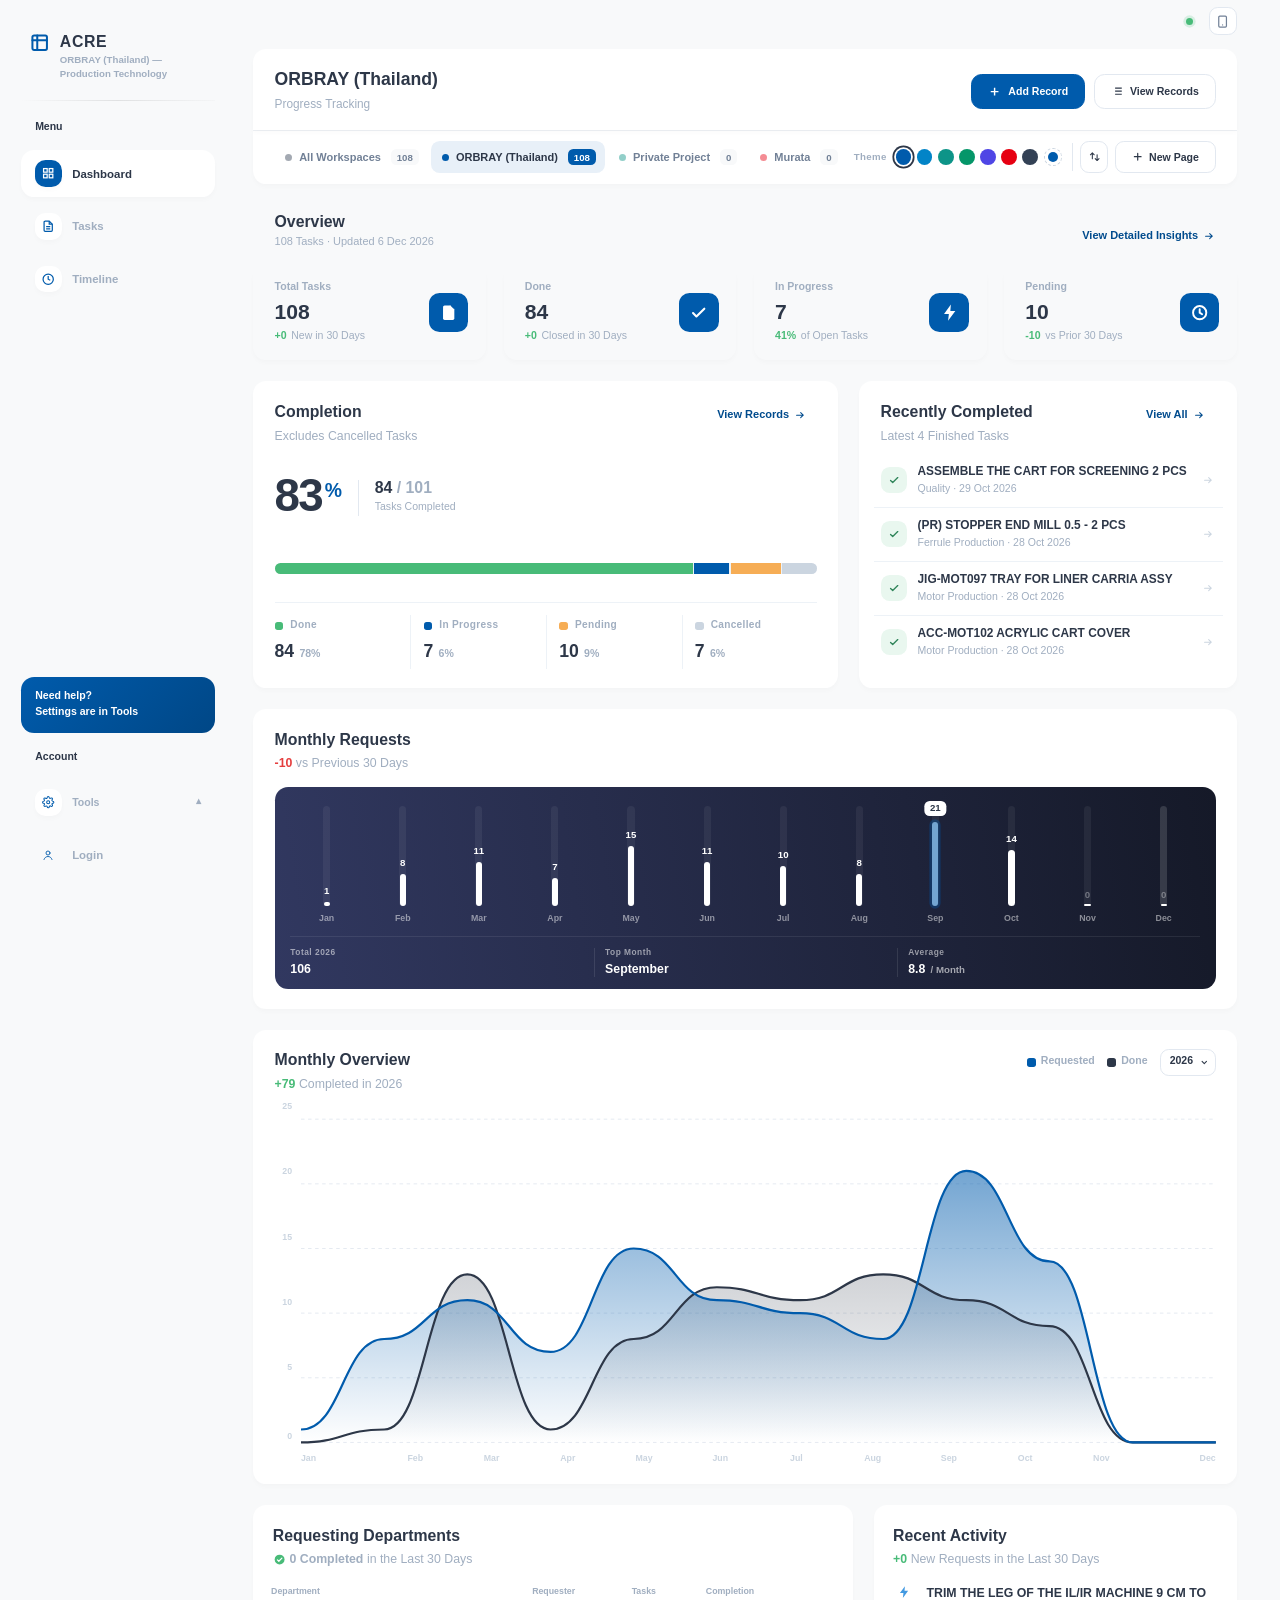
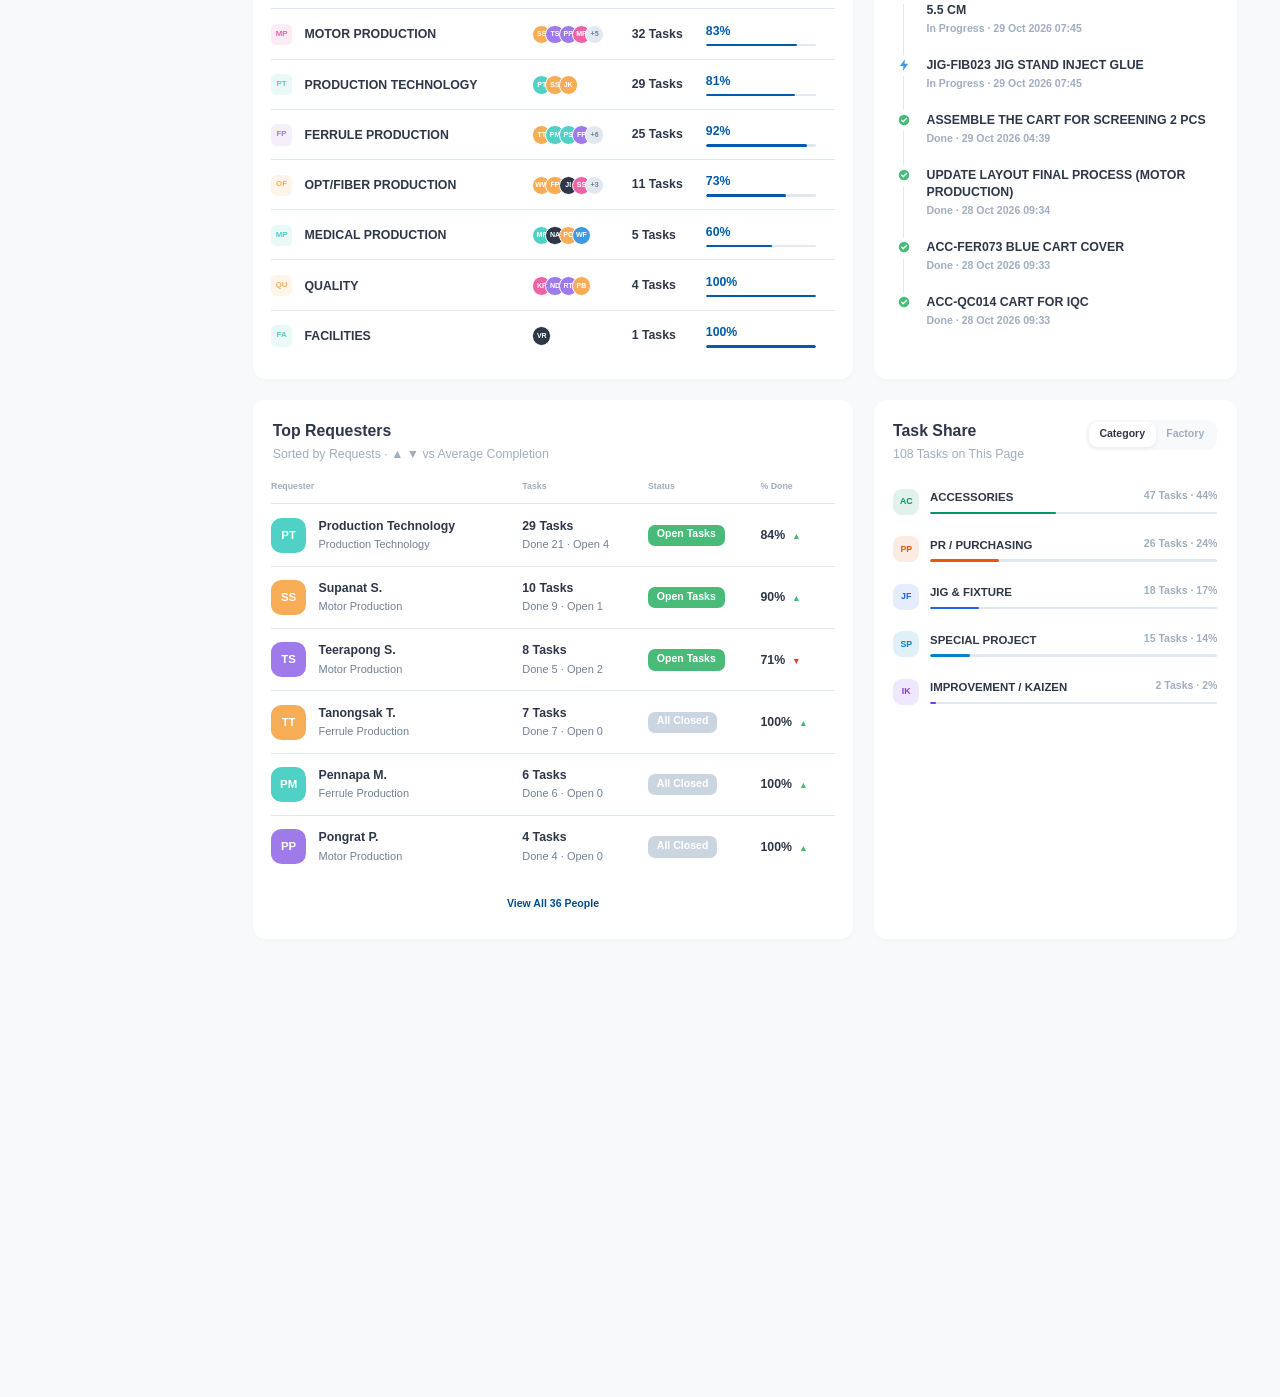
==== commit 2c5470e0: "Add files via upload" ====
--- a/index.html
+++ b/index.html
@@ -24,10 +24,10 @@
   <link rel="preconnect" href="https://fonts.gstatic.com" crossorigin>
   <link href="https://fonts.googleapis.com/css2?family=Noto+Sans+Thai:wght@400;500;600;700&family=Sarabun:wght@300;400;500;600;700&display=swap" rel="stylesheet">
   <link rel="stylesheet" href="styles.css?v=20261029_v36_opt">
-  <link rel="stylesheet" href="figma-theme.css?v=20261103_v14">
+  <link rel="stylesheet" href="figma-theme.css?v=20261103_v30">
   <!-- Chart.js CDN for Real-time Analytics -->
   <script src="https://cdn.jsdelivr.net/npm/chart.js@4.4.1/dist/chart.umd.min.js"></script>
-  <script src="figma-theme.js?v=20261103_v14"></script>
+  <script src="figma-theme.js?v=20261103_v30"></script>
   <!-- Google Firebase SDK (v10 compat) for Multi-Device Real-Time Cloud Sync -->
   <script src="https://www.gstatic.com/firebasejs/10.8.0/firebase-app-compat.js"></script>
   <script src="https://www.gstatic.com/firebasejs/10.8.0/firebase-firestore-compat.js"></script>
@@ -1887,10 +1887,12 @@
   <script src="job_requests_db.js?v=20260909_8"></script>
   <!-- Application Logic Script -->
   <script src="app.js?v=20261029_v36_opt"></script>
-  <script src="figma-dashboard.js?v=20261103_v14"></script>
-  <script src="figma-pages.js?v=20261103_v14"></script>
-  <script src="figma-profile.js?v=20261103_v14"></script>
-  <script src="figma-i18n.js?v=20261103_v14"></script>
+  <script src="figma-dashboard.js?v=20261103_v30"></script>
+  <script src="figma-table.js?v=20261103_v30"></script>
+  <script src="figma-pages.js?v=20261103_v30"></script>
+  <script src="figma-profile.js?v=20261103_v30"></script>
+  <script src="figma-i18n.js?v=20261103_v30"></script>
+  <script src="figma-case.js?v=20261103_v30"></script>
 
   <!-- iOS Mobile Action Sheet for Card (Edit / Delete / Cancel) -->
   <div id="mobileActionSheet" class="ios-action-sheet-overlay" onclick="closeMobileActionSheet(event)">
--- a/figma-theme.css
+++ b/figma-theme.css
@@ -1135,7 +1135,7 @@
   html body .brand-app-icon svg { stroke: var(--pu-ink) !important; width: 22px; height: 22px; }
   html body .brand-title, html body .brand-title-accent { font-size: 14px !important; font-weight: 700 !important; color: var(--pu-ink) !important; letter-spacing: 0 !important; }
   html body .brand-subtitle { font-size: 11px !important; color: var(--pu-g4) !important; font-weight: 700 !important; }
-  html body .desktop-main-nav::before { content: "MENU"; color: var(--pu-ink); font-size: 12px; font-weight: 700; padding: 0 16px 10px; }
+  html body .desktop-main-nav::before { content: "Menu"; color: var(--pu-ink); font-size: 12px; font-weight: 700; padding: 0 16px 10px; }
   html body .desktop-main-nav { gap: 6px !important; }
   html body .desktop-nav-link, html body .desktop-nav-link[class] {
     height: 54px !important; padding: 0 16px !important; border-radius: 15px !important; gap: 12px !important;
@@ -1152,7 +1152,7 @@
   html body .desktop-nav-link.active svg { background: var(--pu-teal); color: #fff !important; }
 
   html body .header-actions { border-top: 0 !important; padding-top: 0 !important; gap: 6px !important; margin-top: 8px !important; }
-  html body .header-actions::before { content: "ACCOUNT"; color: var(--pu-ink); font-size: 12px; font-weight: 700; padding: 0 16px 8px; }
+  html body .header-actions::before { content: "Account"; color: var(--pu-ink); font-size: 12px; font-weight: 700; padding: 0 16px 8px; }
   html body .btn-tools-dropdown, html body .auth-header-btn {
     height: 54px !important; padding: 0 16px !important; border-radius: 15px !important; gap: 12px !important; background: transparent !important;
     color: var(--pu-g4) !important; font-size: 13px !important; font-weight: 700 !important; box-shadow: none !important;
@@ -1741,18 +1741,11 @@
 .pu-dark-chart-v .pu-wbar .pu-wbar-fill { max-height: none !important; }
 
 /* ==========================================================================
-   All English text in capitals (display only — stored data is unchanged)
+   Title case is applied by figma-case.js; turn off every CSS uppercase rule
    ========================================================================== */
-html body, html body *:not(input):not(textarea):not(svg):not(path),
-html body *::before, html body *::after,
-html body input::placeholder, html body textarea::placeholder,
-html body input[type="button"], html body input[type="submit"] {
-  text-transform: uppercase !important;
-}
-html body input:not([type="button"]):not([type="submit"]), html body textarea { text-transform: none !important; }
-/* capitals need a touch more air */
-html body .pu-stat-label, html body .pu-sub, html body .pu-st-name, html body .pu-rc-text small,
-html body .pu-lb-meta, html body .pu-table td small, html body .pu-tl-text small { letter-spacing: .02em !important; }
+html body, html body *, html body *::before, html body *::after,
+html body input::placeholder, html body textarea::placeholder { text-transform: none !important; }
+
 
 /* ==========================================================================
    Account menu
@@ -1856,3 +1849,221 @@
 @media (min-width: 769px) {
   html body[data-acre-page="tasks"] .btn-murata-outline, html body[data-acre-page="timeline"] .btn-murata-outline { display: none !important; }
 }
+
+/* ==========================================================================
+   Completion card v2
+   ========================================================================== */
+.pu-completion { justify-content: space-between; gap: 18px; }
+.pu-completion .pu-card-head { margin-bottom: 0 !important; }
+.pu-comp-hero { display: flex; align-items: baseline; gap: 16px; }
+.pu-comp-hero .pu-comp-num { font-size: 60px; }
+.pu-comp-hero .pu-comp-cap { font-size: 13px; color: #A0AEC0; font-weight: 700; }
+.pu-comp-hero .pu-comp-cap b { color: #2D3748; }
+.pu-completion .pu-stack { margin-top: 0; height: 12px; }
+.pu-lg-row { display: grid; grid-template-columns: repeat(4, minmax(0,1fr)); gap: 0; border-top: 1px solid #EDF2F7; padding-top: 14px; }
+.pu .pu-lg { display: flex; flex-direction: column; gap: 6px; padding: 4px 14px; border-left: 1px solid #EDF2F7; border-radius: 0; }
+.pu .pu-lg:first-child { padding-left: 0; border-left: 0; }
+.pu .pu-lg:hover .pu-lg-val b { color: var(--primary); }
+.pu-lg-top { display: flex; align-items: center; gap: 8px; font-size: 11.5px; font-weight: 700; color: #A0AEC0; letter-spacing: .03em; white-space: nowrap; }
+.pu-lg-val { display: flex; align-items: baseline; gap: 6px; }
+.pu-lg-val b { font-size: 20px; font-weight: 700; color: #2D3748; font-variant-numeric: tabular-nums; }
+.pu-lg-val small { font-size: 12px; font-weight: 700; color: #A0AEC0; }
+@media (max-width: 768px) { .pu-lg-row { grid-template-columns: 1fr 1fr; row-gap: 14px; } .pu .pu-lg:nth-child(3) { padding-left: 0; border-left: 0; } .pu-comp-hero .pu-comp-num { font-size: 46px; } }
+
+/* ==========================================================================
+   Controls bar (Tasks / Timeline)
+   ========================================================================== */
+@media (min-width: 769px) {
+  html body .controls-bar { padding: 16px 18px !important; margin-bottom: 18px !important; }
+  html body .controls-row-top { gap: 12px !important; align-items: center !important; }
+  html body .search-input { height: 42px !important; }
+  html body .view-tabs { flex: none; }
+  html body .controls-filters { display: flex !important; flex-direction: row !important; flex-wrap: wrap !important; align-items: center !important; justify-content: space-between !important; gap: 10px 16px !important; padding-top: 14px !important; }
+  html body .filters-row-main, html body .filters-row-sub { display: contents !important; }
+  html body .filters-left-group { display: flex !important; align-items: center !important; gap: 8px !important; flex-wrap: wrap; }
+  html body .filter-label, html body .filter-sublabel { display: none !important; }
+  html body .filters-left-group > svg, html body .time-filter-wrapper > svg { display: none !important; }
+  html body .filter-select { height: 36px !important; min-width: 150px; border-radius: 10px !important; font-size: 12px !important; font-weight: 700 !important; }
+  html body .time-filter-wrapper { display: flex !important; align-items: center; margin-left: auto; }
+  html body .filter-chip-group { background: #F8F9FA; border-radius: 10px; padding: 3px; gap: 2px !important; }
+  html body .filter-chip { height: 30px !important; border-radius: 8px !important; font-size: 11.5px !important; padding: 0 12px !important; }
+  html body .filter-chip.active { background: #fff !important; color: #2D3748 !important; box-shadow: 0 1px 3px rgba(0,0,0,.08) !important; }
+  html body .btn-reset-filters { height: 36px !important; border-radius: 10px !important; font-size: 11.5px !important; }
+  html body .filter-count-badge { display: none !important; }
+}
+
+/* ==========================================================================
+   Clean task table
+   ========================================================================== */
+.at-wrap { background: #fff; border-radius: 15px; box-shadow: 0 3.5px 5.5px rgba(0,0,0,.02); overflow: hidden; }
+.at-bar-top { display: flex; align-items: center; justify-content: space-between; gap: 12px; padding: 14px 18px; border-bottom: 1px solid #EDF2F7; flex-wrap: wrap; }
+.at-summary { display: flex; align-items: center; gap: 8px; font-size: 12px; font-weight: 700; color: #A0AEC0; letter-spacing: .03em; flex-wrap: wrap; }
+.at-summary > b { font-size: 16px; color: #2D3748; margin-right: -2px; }
+.at-sum-chip { font-size: 11px; font-weight: 700; padding: 3px 8px; border-radius: 6px; background: #F8F9FA; color: #718096; }
+.at-sum-chip.is-done { color: #2F855A; background: #F0FFF4; }
+.at-sum-chip.is-in_progress { color: var(--primary); background: color-mix(in srgb, var(--primary) 8%, #fff); }
+.at-sum-chip.is-wait { color: #C05621; background: #FFFAF0; }
+.at-mode { display: inline-flex; background: #F8F9FA; border-radius: 10px; padding: 3px; }
+.at-mode button { border: 0; background: none; height: 28px; padding: 0 12px; border-radius: 8px; font: inherit; font-size: 11px; font-weight: 700; color: #A0AEC0; cursor: pointer; letter-spacing: .03em; }
+.at-mode button.on { background: #fff; color: #2D3748; box-shadow: 0 1px 3px rgba(0,0,0,.08); }
+.at-scroll { overflow-x: auto; }
+.at-table { width: 100%; border-collapse: collapse; table-layout: fixed; min-width: 1040px; }
+.at-table th { text-align: left; font-size: 10.5px; font-weight: 700; color: #A0AEC0; letter-spacing: .05em; padding: 12px 12px; border-bottom: 1px solid #EDF2F7; background: #fff; white-space: nowrap; }
+.at-table td { padding: 14px 12px; border-bottom: 1px solid #EDF2F7; vertical-align: middle; font-size: 12.5px; color: #2D3748; }
+.at-table tbody tr:last-child td { border-bottom: 0; }
+.at-table tbody tr:hover td { background: #FAFBFC; }
+.at-table th:nth-child(1) { width: 44px; } .at-table th:nth-child(2) { width: 25%; } .at-table th:nth-child(3) { width: 150px; }
+.at-table th:nth-child(4) { width: 15%; } .at-table th:nth-child(5) { width: 22%; } .at-table th:nth-child(6) { width: 13%; }
+.at-table th:nth-child(7) { width: 112px; } .at-table th:nth-child(8) { width: 96px; }
+.at-no { color: #CBD5E0; font-weight: 700; text-align: center; font-variant-numeric: tabular-nums; }
+.at-row.is-done td.at-no { box-shadow: inset 3px 0 0 #48BB78; }
+.at-row.is-cancel td { opacity: .6; }
+.at-title { display: -webkit-box; -webkit-line-clamp: 2; -webkit-box-orient: vertical; overflow: hidden; border: 0; background: none; padding: 0; font: inherit; text-align: left; cursor: pointer; font-size: 13px; font-weight: 700; color: #2D3748; line-height: 1.4; }
+.at-title:hover { color: var(--primary); }
+.at-tags { display: flex; align-items: center; gap: 8px; margin-top: 6px; flex-wrap: wrap; }
+.at-code { font-size: 10.5px; font-weight: 700; color: var(--primary); background: color-mix(in srgb, var(--primary) 8%, #fff); padding: 2px 7px; border-radius: 6px; letter-spacing: .02em; }
+.at-cat { display: inline-flex; align-items: center; gap: 5px; font-size: 10.5px; font-weight: 700; color: #718096; letter-spacing: .03em; }
+.at-cat i { width: 7px; height: 7px; border-radius: 2px; display: inline-block; }
+.at-quote { font-size: 10.5px; font-weight: 700; color: #C05621; }
+.at-status { }
+.at-pill { display: inline-block; font-size: 10.5px; font-weight: 700; letter-spacing: .04em; padding: 4px 9px; border-radius: 7px; color: #fff; }
+.at-pill.is-done { background: #48BB78; } .at-pill.is-in_progress { background: var(--primary); } .at-pill.is-wait { background: #F6AD55; } .at-pill.is-cancel { background: #CBD5E0; }
+.at-sub { display: block; margin-top: 6px; font-size: 10px; font-weight: 700; color: #718096; letter-spacing: .03em; white-space: nowrap; overflow: hidden; text-overflow: ellipsis; }
+.at-prog { display: flex; align-items: center; gap: 8px; margin-top: 6px; }
+.at-bar { flex: 1; height: 5px; border-radius: 99px; background: #EDF2F7; overflow: hidden; max-width: 90px; }
+.at-bar > span { display: block; height: 100%; border-radius: 99px; background: var(--primary); }
+.at-row.is-done .at-bar > span { background: #48BB78; }
+.at-row.is-wait .at-bar > span { background: #F6AD55; }
+.at-row.is-cancel .at-bar > span { background: #CBD5E0; }
+.at-prog b { font-size: 11px; color: #4A5568; font-variant-numeric: tabular-nums; min-width: 30px; }
+.at-req b { display: block; font-size: 12.5px; font-weight: 700; white-space: nowrap; overflow: hidden; text-overflow: ellipsis; }
+.at-req small, .at-note small { display: -webkit-box; -webkit-line-clamp: 2; -webkit-box-orient: vertical; overflow: hidden; font-size: 11px; color: #A0AEC0; font-weight: 500; margin-top: 3px; line-height: 1.45; }
+.at-req small { -webkit-line-clamp: 1; }
+.at-note-main { display: -webkit-box; -webkit-line-clamp: 1; -webkit-box-orient: vertical; overflow: hidden; font-size: 12px; font-weight: 700; color: #C05621; }
+.at-owner { white-space: nowrap; }
+.at-av { display: inline-flex; width: 26px; height: 26px; border-radius: 8px; align-items: center; justify-content: center; background: color-mix(in srgb, var(--primary) 10%, #fff); color: var(--primary); font-size: 10px; font-weight: 700; vertical-align: middle; margin-right: 8px; }
+.at-owner-name { font-size: 12px; font-weight: 700; vertical-align: middle; }
+.at-files { white-space: nowrap; }
+.at-file { display: inline-flex; align-items: center; gap: 4px; height: 26px; padding: 0 7px; margin: 2px 4px 2px 0; border: 1px solid #E2E8F0; border-radius: 7px; background: #fff; color: #718096; font: inherit; font-size: 10px; font-weight: 700; cursor: pointer; }
+.at-file:hover { border-color: var(--primary); color: var(--primary); }
+.at-file.is-folder svg { color: #D69E2E; }
+.at-end { text-align: right; white-space: nowrap; }
+.at-date { display: block; font-size: 11.5px; font-weight: 700; color: #718096; font-variant-numeric: tabular-nums; }
+.at-actions { display: inline-flex; gap: 4px; margin-top: 6px; opacity: .55; transition: opacity .15s ease; }
+.at-table tr:hover .at-actions, .at-actions:focus-within { opacity: 1; }
+.at-icon { width: 28px; height: 28px; border-radius: 8px; border: 1px solid #E2E8F0; background: #fff; color: #718096; display: inline-flex; align-items: center; justify-content: center; cursor: pointer; padding: 0; }
+.at-icon:hover { color: var(--primary); border-color: var(--primary); }
+.at-icon.is-danger:hover { color: #E53E3E; border-color: #FEB2B2; background: #FFF5F5; }
+.at-dim { color: #CBD5E0; }
+.at-empty { padding: 48px 20px; text-align: center; display: flex; flex-direction: column; gap: 4px; }
+.at-empty b { font-size: 14px; color: #2D3748; } .at-empty span { font-size: 12.5px; color: #A0AEC0; }
+.at-req small { -webkit-line-clamp: 2 !important; }
+.at-req b { white-space: normal; display: -webkit-box; -webkit-line-clamp: 2; -webkit-box-orient: vertical; }
+.pu-pill { font-size: 12px !important; padding: 7px 12px !important; color: #718096 !important; }
+.pu-pill b { color: #2D3748; font-size: 13px; margin-right: 2px; }
+.pu-dark-foot { font-size: 12.5px !important; padding-top: 14px !important; }
+.pu-dark-foot b { font-size: 13px; }
+.pu-dark-foot { display: grid !important; grid-template-columns: repeat(3, minmax(0,1fr)); gap: 0 !important; padding-top: 14px !important; }
+.pu-fs { display: flex; flex-direction: column; gap: 4px; padding: 0 12px; border-left: 1px solid rgba(255,255,255,.1); min-width: 0; }
+.pu-fs:first-child { padding-left: 0; border-left: 0; }
+.pu-fs span { font-size: 10.5px; font-weight: 700; letter-spacing: .05em; color: rgba(255,255,255,.55); white-space: nowrap; overflow: hidden; text-overflow: ellipsis; }
+.pu-fs b { font-size: 15px !important; font-weight: 700; color: #fff; margin: 0 !important; white-space: nowrap; overflow: hidden; text-overflow: ellipsis; }
+.pu-fs b small { font-size: 11px; font-weight: 600; color: rgba(255,255,255,.6); margin-left: 2px; }
+@media (max-width: 768px) { .pu-fs { padding: 0 8px; } .pu-fs b { font-size: 13px !important; } .pu-fs span { font-size: 9.5px; } }
+.pu-fs span { white-space: normal !important; overflow: visible !important; line-height: 1.3; }
+.pu-fs b { white-space: nowrap !important; overflow: visible !important; line-height: 1.2; font-size: 18px !important; }
+.pu-fs b small { display: inline; margin: 0 0 0 2px !important; font-size: 13px; color: rgba(255,255,255,.6); }
+
+/* ==========================================================================
+   Alignment pass: everything outside cards lines up with card content (24px)
+   ========================================================================== */
+@media (min-width: 769px) {
+  html body .system-top-strip-left { display: none !important; }
+  html body .system-top-strip { height: 48px !important; }
+  html body .system-top-strip-inner { justify-content: flex-end !important; padding: 0 24px !important; }
+  .pu-head { padding: 0 24px; margin-top: 4px; }
+  .pu-head .pu-text-link { margin-right: -12px; }
+}
+.pu .pu-stat { padding-left: 24px !important; padding-right: 20px !important; }
+@media (min-width: 769px) { html body .system-top-strip-inner { padding: 0 !important; } html body .system-top-strip .container { padding-right: 32px !important; } }
+@media (min-width: 769px) { html body .controls-bar { padding: 18px 24px !important; } }
+.at-bar-top { padding: 14px 24px !important; }
+.at-table th:first-child, .at-table td:first-child { padding-left: 16px !important; }
+.at-table th:last-child, .at-table td:last-child { padding-right: 24px !important; }
+
+/* ==========================================================================
+   Pass: calmer footer stats + minimal table
+   ========================================================================== */
+.pu-fs span { font-size: 9.5px !important; letter-spacing: .06em !important; }
+.pu-fs b { font-size: 14px !important; font-weight: 700 !important; }
+.pu-fs b small { font-size: 11px !important; font-weight: 600 !important; }
+.pu-dark-foot { padding-top: 12px !important; }
+
+.at-bar-top { padding: 12px 24px !important; }
+.at-summary { font-size: 11px !important; gap: 6px !important; }
+.at-summary > b { font-size: 14px !important; }
+.at-sum-chip { font-size: 10px !important; padding: 2px 7px !important; font-weight: 600 !important; }
+.at-mode button { font-size: 10px !important; height: 26px !important; }
+.at-table th { font-size: 9.5px !important; padding: 10px 12px !important; letter-spacing: .07em !important; }
+.at-table td { padding: 12px 12px !important; font-size: 11.5px !important; }
+.at-no { font-size: 11px; font-weight: 600 !important; }
+.at-title { font-size: 12px !important; font-weight: 600 !important; line-height: 1.4 !important; -webkit-line-clamp: 1 !important; }
+.at-tags { margin-top: 4px !important; gap: 8px !important; }
+.at-code { font-size: 9.5px !important; padding: 1px 6px !important; font-weight: 600 !important; }
+.at-cat { font-size: 9.5px !important; font-weight: 600 !important; }
+.at-pill { font-size: 9px !important; padding: 3px 7px !important; border-radius: 6px !important; letter-spacing: .05em !important; }
+.at-sub { font-size: 9px !important; margin-top: 5px !important; font-weight: 600 !important; color: #A0AEC0 !important; }
+.at-prog { margin-top: 4px !important; }
+.at-bar { height: 4px !important; max-width: 80px !important; }
+.at-prog b { font-size: 10px !important; font-weight: 600 !important; color: #718096 !important; }
+.at-req b { font-size: 11.5px !important; font-weight: 600 !important; -webkit-line-clamp: 1 !important; }
+.at-req small { font-size: 10px !important; -webkit-line-clamp: 1 !important; margin-top: 2px !important; }
+.at-note-main { font-size: 11px !important; font-weight: 600 !important; color: #2D3748 !important; }
+.at-note small { font-size: 10px !important; -webkit-line-clamp: 1 !important; margin-top: 2px !important; }
+.at-av { width: 22px !important; height: 22px !important; font-size: 8.5px !important; border-radius: 7px !important; margin-right: 6px !important; }
+.at-owner-name { font-size: 11px !important; font-weight: 600 !important; }
+.at-file { height: 22px !important; font-size: 9.5px !important; padding: 0 6px !important; font-weight: 600 !important; }
+.at-file svg { width: 12px; height: 12px; }
+.at-date { font-size: 10.5px !important; font-weight: 600 !important; color: #A0AEC0 !important; }
+.at-actions { margin-top: 4px !important; }
+.at-icon { width: 24px !important; height: 24px !important; border-radius: 7px !important; }
+.at-icon svg { width: 12px; height: 12px; }
+.at-table th:nth-child(2) { width: 27% !important; } .at-table th:nth-child(3) { width: 130px !important; }
+.at-title { -webkit-line-clamp: 2 !important; }
+.at-req b { -webkit-line-clamp: 2 !important; white-space: normal !important; display: -webkit-box !important; -webkit-box-orient: vertical; overflow: hidden; }
+.at-req small { white-space: normal !important; }
+
+/* ==========================================================================
+   Overall scale: render the desktop UI at 88% (same as browser zoom 88%)
+   ========================================================================== */
+@media (min-width: 769px) {
+  html { zoom: 0.88; }
+  html body { min-height: 113.64vh !important; }
+  html body .app-header { height: 113.64vh !important; bottom: auto !important; }
+  html body .modal-overlay { height: 113.64vh !important; width: 113.64vw !important; }
+  html body[data-acre-page] main.container { min-height: calc(113.64vh - 80px) !important; }
+}
+/* initials badges stay in capitals */
+html body .pu-co-ico, html body .pu-av, html body .fxd-thumb, html body .fxd-avatar, html body .fx-acct-av, html body .at-av, html body .fx-photo-av span, html body .pu-thumb { text-transform: uppercase !important; }
+
+/* Task names are shown exactly as entered: all capitals */
+html body .at-title, html body .pu-rc-text b, html body .pu-tl-text b, html body .card-title, html body .ios-card-title,
+html body #detailTitle, html body #actionSheetTitle, html body .sticky-col-task > div:first-child,
+html body .pu-dark-feature h3, html body .fx-task-name,
+html body .at-title *, html body .pu-rc-text b *, html body .pu-tl-text b *, html body .card-title *, html body .ios-card-title *, html body #detailTitle *, html body #actionSheetTitle *, html body .sticky-col-task > div:first-child *, html body .pu-dark-feature h3 *, html body .fx-task-name * { text-transform: uppercase !important; }
+
+/* Completion hero: number + stacked caption */
+html body .pu-comp-hero { display: flex !important; align-items: center !important; gap: 18px !important; margin: 4px 0 18px !important; }
+html body .pu-comp-hero .pu-comp-num { font-size: 52px !important; line-height: .95 !important; font-weight: 700 !important; letter-spacing: -.035em !important; color: #2D3748 !important; display: inline-flex; align-items: flex-start; }
+html body .pu-comp-hero .pu-comp-num small { font-size: 22px !important; line-height: 1 !important; font-weight: 700 !important; color: var(--primary) !important; margin: 6px 0 0 3px !important; letter-spacing: 0 !important; }
+html body .pu-comp-hero .pu-comp-cap { display: flex !important; flex-direction: column !important; gap: 3px !important; padding-left: 18px !important; border-left: 1px solid #E2E8F0 !important; }
+html body .pu-comp-hero .pu-comp-cap b { font-size: 18px !important; line-height: 1.1 !important; font-weight: 700 !important; color: #2D3748 !important; font-variant-numeric: tabular-nums; }
+html body .pu-comp-hero .pu-comp-cap b em { font-style: normal !important; color: #A0AEC0 !important; font-weight: 600 !important; }
+html body .pu-comp-hero .pu-comp-cap small { font-size: 12px !important; font-weight: 500 !important; color: #A0AEC0 !important; }
+@media (max-width: 768px) { html body .pu-comp-hero .pu-comp-num { font-size: 44px !important; } }
+
+/* Department and category names: all capitals */
+html body .pu-co, html body .pu-co *, html body .pu-share-top b { text-transform: uppercase !important; }
+
+/* lock the page (not only body) while a modal is open, so no empty scrollbar strip shows */
+html:has(body.modal-open) { overflow: hidden !important; }
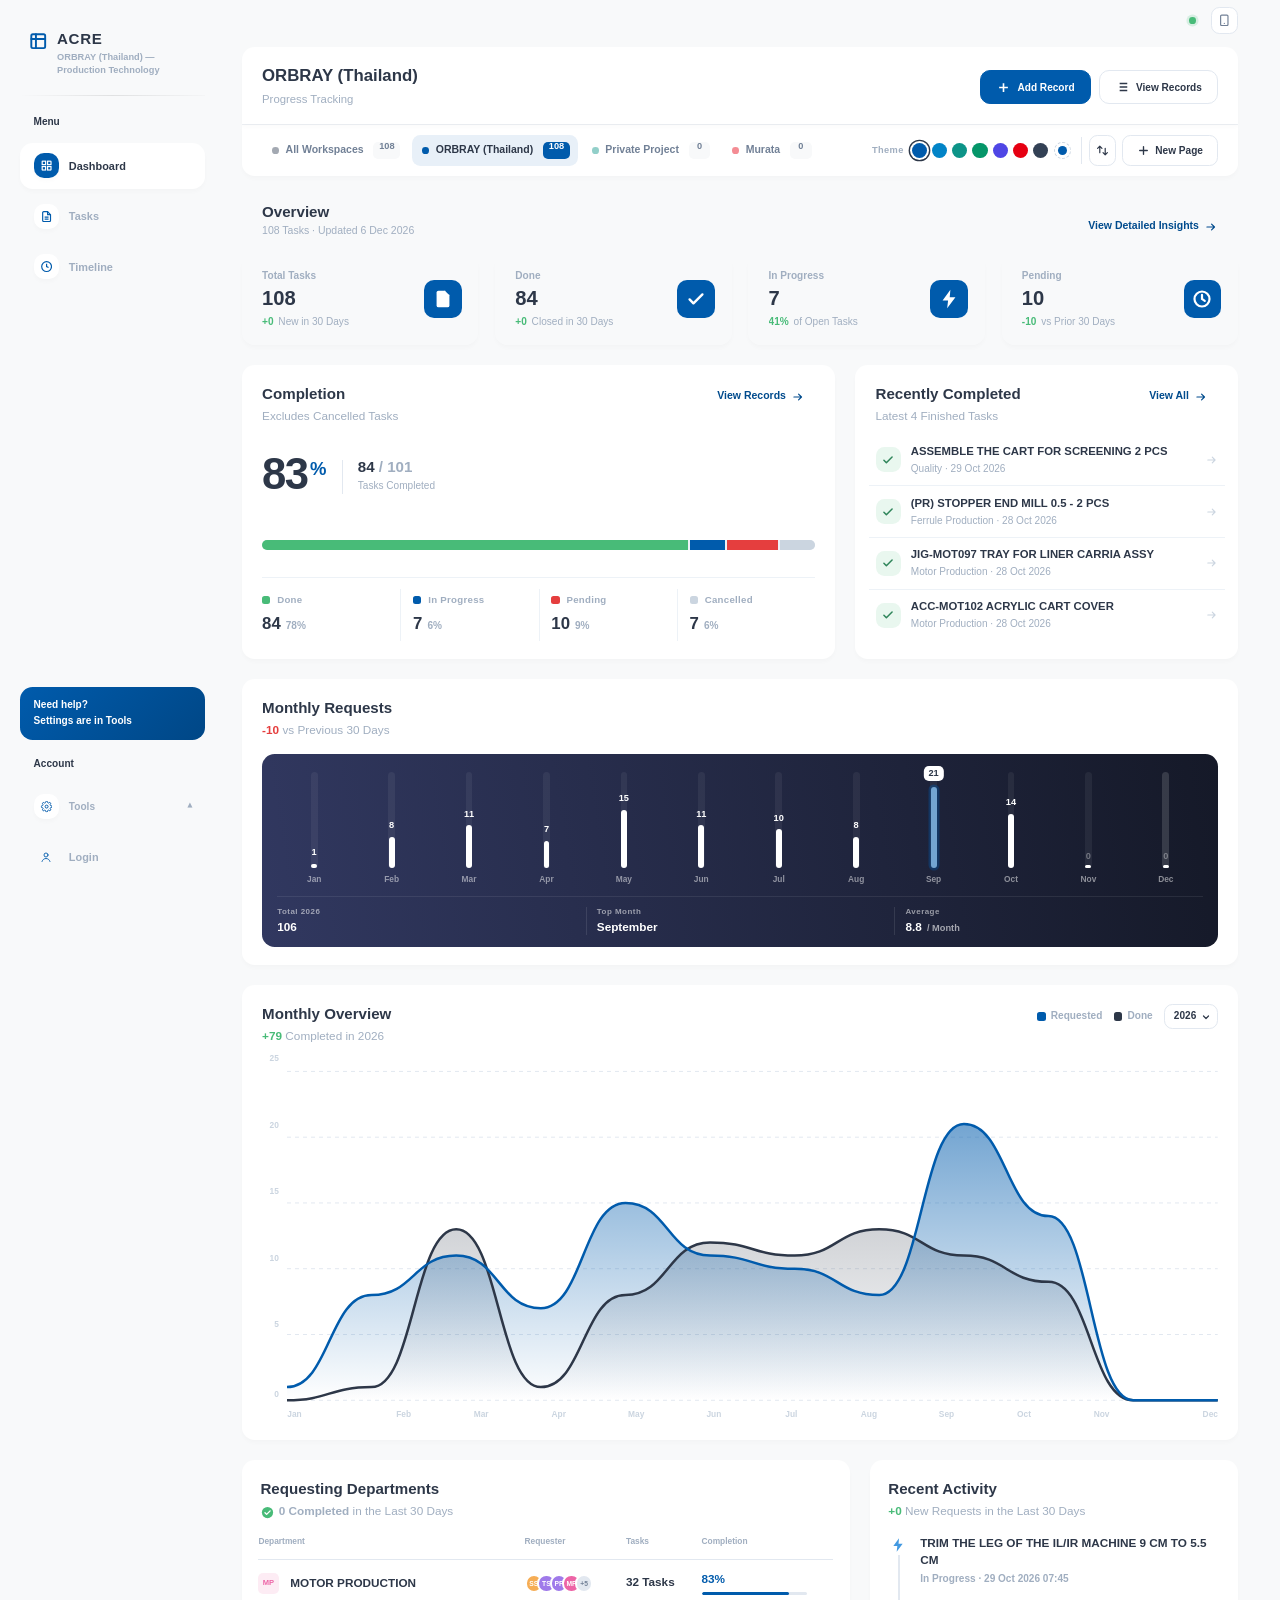
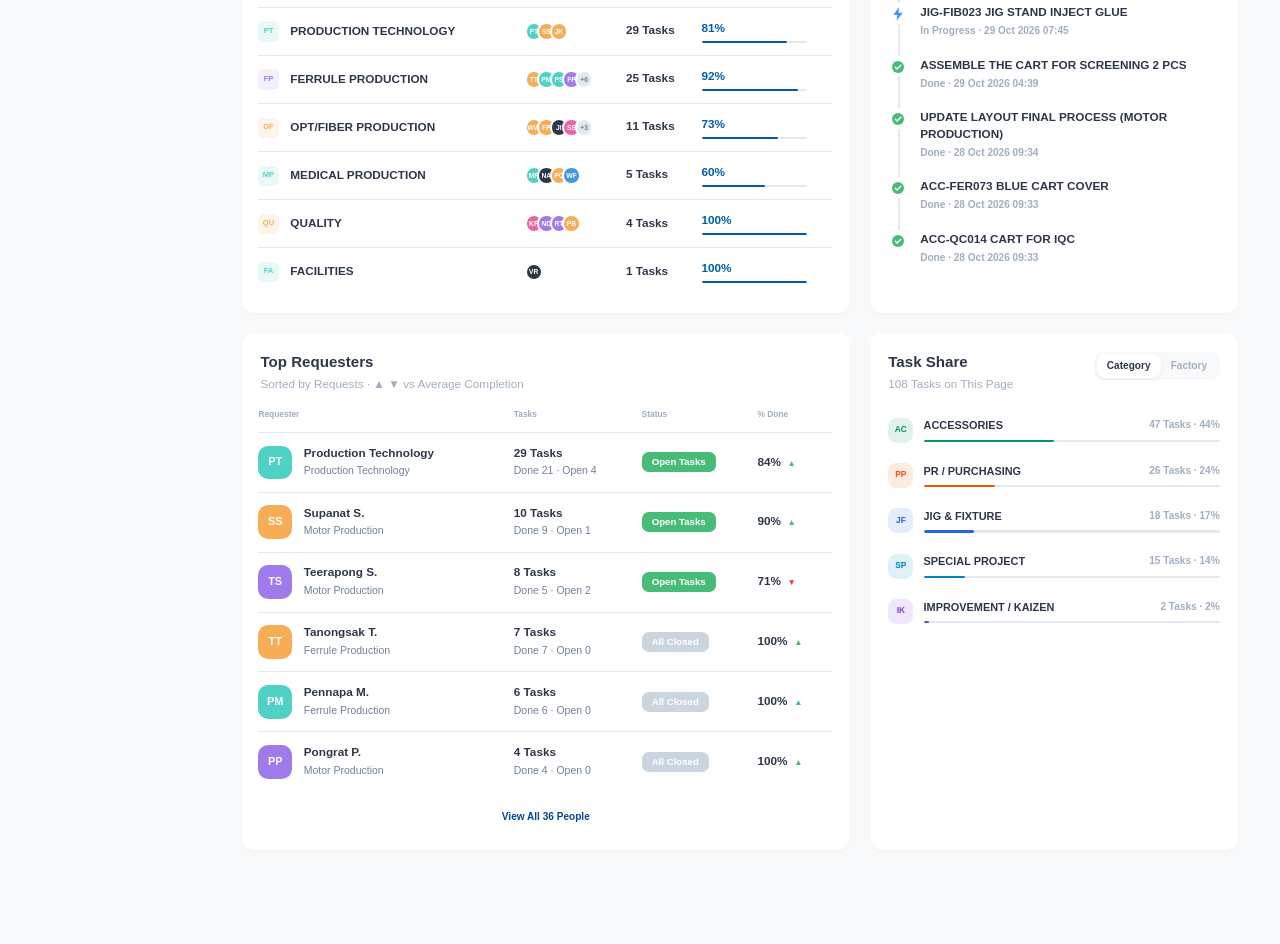
==== commit a880e03e: "Add files via upload" ====
--- a/index.html
+++ b/index.html
@@ -22,12 +22,13 @@
   <!-- Google Fonts: Sarabun & Inter -->
   <link rel="preconnect" href="https://fonts.googleapis.com">
   <link rel="preconnect" href="https://fonts.gstatic.com" crossorigin>
-  <link href="https://fonts.googleapis.com/css2?family=Noto+Sans+Thai:wght@400;500;600;700&family=Sarabun:wght@300;400;500;600;700&display=swap" rel="stylesheet">
+  <link href="https://fonts.googleapis.com/css2?family=IBM+Plex+Sans+Thai:wght@400;500;600;700&family=Noto+Sans+Thai:wght@400;500;600;700&family=Sarabun:wght@300;400;500;600;700&display=swap" rel="stylesheet">
   <link rel="stylesheet" href="styles.css?v=20261029_v36_opt">
-  <link rel="stylesheet" href="figma-theme.css?v=20261103_v30">
+  <link rel="stylesheet" href="figma-theme.css?v=20261103_v39">
+  <link rel="stylesheet" id="fxScaleCss" href="figma-scale.css?v=20261103_v39">
   <!-- Chart.js CDN for Real-time Analytics -->
   <script src="https://cdn.jsdelivr.net/npm/chart.js@4.4.1/dist/chart.umd.min.js"></script>
-  <script src="figma-theme.js?v=20261103_v30"></script>
+  <script src="figma-theme.js?v=20261103_v39"></script>
   <!-- Google Firebase SDK (v10 compat) for Multi-Device Real-Time Cloud Sync -->
   <script src="https://www.gstatic.com/firebasejs/10.8.0/firebase-app-compat.js"></script>
   <script src="https://www.gstatic.com/firebasejs/10.8.0/firebase-firestore-compat.js"></script>
@@ -1887,12 +1888,12 @@
   <script src="job_requests_db.js?v=20260909_8"></script>
   <!-- Application Logic Script -->
   <script src="app.js?v=20261029_v36_opt"></script>
-  <script src="figma-dashboard.js?v=20261103_v30"></script>
-  <script src="figma-table.js?v=20261103_v30"></script>
-  <script src="figma-pages.js?v=20261103_v30"></script>
-  <script src="figma-profile.js?v=20261103_v30"></script>
-  <script src="figma-i18n.js?v=20261103_v30"></script>
-  <script src="figma-case.js?v=20261103_v30"></script>
+  <script src="figma-dashboard.js?v=20261103_v39"></script>
+  <script src="figma-table.js?v=20261103_v39"></script>
+  <script src="figma-pages.js?v=20261103_v39"></script>
+  <script src="figma-profile.js?v=20261103_v39"></script>
+  <script src="figma-i18n.js?v=20261103_v39"></script>
+  <script src="figma-case.js?v=20261103_v39"></script>
 
   <!-- iOS Mobile Action Sheet for Card (Edit / Delete / Cancel) -->
   <div id="mobileActionSheet" class="ios-action-sheet-overlay" onclick="closeMobileActionSheet(event)">
--- a/figma-theme.css
+++ b/figma-theme.css
@@ -1232,7 +1232,7 @@
 html body .status-pill .status-dot-sm { display: none !important; }
 html body .status-pill.status-done { background: var(--pu-green) !important; color: #fff !important; }
 html body .status-pill.status-in_progress { background: #4299E1 !important; color: #fff !important; }
-html body .status-pill.status-wait { background: #F6AD55 !important; color: #fff !important; }
+html body .status-pill.status-wait { background: #E53E3E !important; color: #fff !important; }
 html body .status-pill.status-cancel { background: var(--pu-g3) !important; color: #fff !important; }
 
 html body .badge-code { background: var(--pu-teal-soft) !important; color: var(--pu-teal-ink) !important; }
@@ -1655,7 +1655,7 @@
 .pu-stack span { display: block; height: 100%; }
 .pu-seg-done { background: #48BB78; }
 .pu-seg-in_progress { background: var(--primary); }
-.pu-seg-wait { background: #F6AD55; }
+.pu-seg-wait { background: #E53E3E; }
 .pu-seg-cancel { background: #CBD5E0; }
 
 .pu-dark-feature { padding: 24px; justify-content: flex-start; }
@@ -1927,13 +1927,13 @@
 .at-quote { font-size: 10.5px; font-weight: 700; color: #C05621; }
 .at-status { }
 .at-pill { display: inline-block; font-size: 10.5px; font-weight: 700; letter-spacing: .04em; padding: 4px 9px; border-radius: 7px; color: #fff; }
-.at-pill.is-done { background: #48BB78; } .at-pill.is-in_progress { background: var(--primary); } .at-pill.is-wait { background: #F6AD55; } .at-pill.is-cancel { background: #CBD5E0; }
+.at-pill.is-done { background: #48BB78; } .at-pill.is-in_progress { background: var(--primary); } .at-pill.is-wait { background: #E53E3E; } .at-pill.is-cancel { background: #CBD5E0; }
 .at-sub { display: block; margin-top: 6px; font-size: 10px; font-weight: 700; color: #718096; letter-spacing: .03em; white-space: nowrap; overflow: hidden; text-overflow: ellipsis; }
 .at-prog { display: flex; align-items: center; gap: 8px; margin-top: 6px; }
 .at-bar { flex: 1; height: 5px; border-radius: 99px; background: #EDF2F7; overflow: hidden; max-width: 90px; }
 .at-bar > span { display: block; height: 100%; border-radius: 99px; background: var(--primary); }
 .at-row.is-done .at-bar > span { background: #48BB78; }
-.at-row.is-wait .at-bar > span { background: #F6AD55; }
+.at-row.is-wait .at-bar > span { background: #E53E3E; }
 .at-row.is-cancel .at-bar > span { background: #CBD5E0; }
 .at-prog b { font-size: 11px; color: #4A5568; font-variant-numeric: tabular-nums; min-width: 30px; }
 .at-req b { display: block; font-size: 12.5px; font-weight: 700; white-space: nowrap; overflow: hidden; text-overflow: ellipsis; }
@@ -2033,16 +2033,6 @@
 .at-req b { -webkit-line-clamp: 2 !important; white-space: normal !important; display: -webkit-box !important; -webkit-box-orient: vertical; overflow: hidden; }
 .at-req small { white-space: normal !important; }
 
-/* ==========================================================================
-   Overall scale: render the desktop UI at 88% (same as browser zoom 88%)
-   ========================================================================== */
-@media (min-width: 769px) {
-  html { zoom: 0.88; }
-  html body { min-height: 113.64vh !important; }
-  html body .app-header { height: 113.64vh !important; bottom: auto !important; }
-  html body .modal-overlay { height: 113.64vh !important; width: 113.64vw !important; }
-  html body[data-acre-page] main.container { min-height: calc(113.64vh - 80px) !important; }
-}
 /* initials badges stay in capitals */
 html body .pu-co-ico, html body .pu-av, html body .fxd-thumb, html body .fxd-avatar, html body .fx-acct-av, html body .at-av, html body .fx-photo-av span, html body .pu-thumb { text-transform: uppercase !important; }
 
--- a/figma-scale.css
+++ b/figma-scale.css
@@ -0,0 +1,11036 @@
+/* ACRE desktop sizing: every layout size in px at 84% for screens 769px and wider (generated) */
+@media (min-width: 769px) {
+:root{
+  
+  --primary: #E60012;          
+  --primary-hover: #C40010;    
+  --primary-light: #fff5f5;    
+  --primary-soft: #fee2e2;     
+  --primary-border: #fca5a5;   
+  --primary-glow: rgba(230, 0, 18, 0.2);
+
+  --murata-red: #E60012;
+  --murata-red-hover: #C40010;
+  --murata-charcoal: #333E48;  
+  --murata-dark: #242A31;      
+  --murata-slate: #4A545E;     
+  --murata-border: #E2E5E8;    
+  --murata-bg-light: #F4F6F8;  
+  --murata-text-dark: #222222; 
+
+  --orbray-navy: #333E48;      
+  --orbray-dark: #222222;
+  --orbray-accent: #E60012;
+
+  --secondary: #4A545E;
+  --success: #00875A;          
+  --success-light: #E3FCEF;
+  --warning: #FF991F;          
+  --warning-light: #FFF0B3;
+  --danger: #DE350B;
+  --danger-light: #FFEBE6;
+  --purple: #6554C0;
+  --purple-light: #EAE6FF;
+  --cyan: #00B8D9;
+  --cyan-light: #E6FCFF;
+
+  --status-done: #00875A;
+  --status-in_progress: #333E48;
+  --status-wait: #E60012;
+
+  --bg-main: #F4F6F8;          
+  --bg-card: #FFFFFF;
+  --bg-input: #FFFFFF;
+  --border-color: #E2E5E8;     
+  --border-focus: #E60012;
+
+  --text-main: #222222;
+  --text-navy: #333E48;
+  --text-muted: #555E67;
+  --text-light: #767E86;
+
+  --radius-xs: 2px;
+  --radius-sm: 3.36px;
+  --radius-md: 5.04px;
+  --radius-lg: 6.72px;
+  --radius-xl: 8.4px;
+  --radius-full: 3.36px; 
+
+  --shadow-xs: 0 1px 2px rgba(0, 0, 0, 0.04);
+  --shadow-sm: 0 1px 2.52px rgba(0, 0, 0, 0.06), 0 1px 2px rgba(0, 0, 0, 0.03);
+  --shadow-md: 0 3.36px 10.08px rgba(0, 0, 0, 0.06), 0 1px 2.52px rgba(0, 0, 0, 0.03);
+  --shadow-lg: 0 6.72px 20.16px rgba(0, 0, 0, 0.08), 0 2px 5.04px rgba(0, 0, 0, 0.04);
+  --shadow-xl: 0 10.08px 26.88px rgba(0, 0, 0, 0.10);
+  --shadow-glow: 0 3.36px 13.44px rgba(230, 0, 18, 0.25);
+
+  --font-family: -apple-system, BlinkMacSystemFont, "Segoe UI", Roboto, "Helvetica Neue", Arial, "Sarabun", sans-serif;
+  --transition: all 0.18s ease-in-out;
+}
+*, *::before, *::after{
+  box-sizing: border-box;
+  margin: 0;
+  padding: 0;
+}
+body, button, input, select, textarea, .btn, .stat-card, .badge, 
+.hero-showcase-card, .controls-bar, .analytics-section, .modal, 
+.table, th, td, label, .form-label, .card, .view-tab, .filter-select,
+.badge-code, .badge-quotation, .badge-assignee, .stat-label, 
+.stat-trend-pill, .hero-status-pill, .mobile-tab-btn, .mobile-nav-title,
+.mobile-large-title, .mobile-large-subtitle, .ranking-main-title,
+.ranking-subtitle, .stat-subtext, .brand-title, .brand-badge, .brand-subtitle,
+.section-title, .chart-title, .pill-label, .ios-action-btn, .ios-action-header-title,
+.filter-chip, .filter-sublabel, .h-label, .card-title, .card-desc, .category-badge,
+.tag-badge, .badge-status, .search-input, .mobile-search-input, .folder-preview-bar,
+.pdf-autofill-title, .pdf-autofill-label, .pdf-autofill-val, .pdf-autofill-badge,
+.ranking-name, .ranking-meta, .ranking-expand-btn, .ranking-close-btn,
+.ios-upload-title, .ios-upload-subtext, .mobile-tab-label{
+  text-transform: uppercase;
+}
+html{
+  overflow-y: scroll;
+  scrollbar-gutter: stable;
+}
+body{
+  font-family: var(--font-family);
+  background: #f4f6f8;
+  color: var(--text-main);
+  line-height: 1.5;
+  -webkit-font-smoothing: antialiased;
+  padding-bottom: 50.4px;
+  min-height: 100vh;
+}
+.container{
+  max-width: 1209.6px;
+  margin: 0 auto;
+  padding: 0 20.16px;
+}
+.system-top-strip,
+.orbray-top-strip{
+  background: #ffffff;
+  color: #333E48;
+  font-size: 9.66px;
+  letter-spacing: 0.6px;
+  padding: 6.72px 0;
+  border-bottom: 1px solid #E2E5E8;
+  font-weight: 600;
+  text-transform: uppercase;
+}
+.system-top-strip-inner,
+.orbray-top-strip-inner{
+  display: flex;
+  align-items: center;
+  justify-content: space-between;
+  gap: 10.08px;
+  flex-wrap: wrap;
+}
+.system-top-strip-left,
+.orbray-top-strip-left{
+  display: flex;
+  align-items: center;
+  gap: 6.72px;
+}
+.system-top-corp,
+.orbray-top-corp{
+  font-weight: 900;
+  color: #E60012;
+  letter-spacing: 0.5px;
+}
+.system-top-sep,
+.orbray-top-sep{
+  color: #D6D9DE;
+}
+.system-top-dept,
+.orbray-top-dept{
+  color: #4A545E;
+  font-weight: 700;
+}
+.system-top-strip-right,
+.orbray-top-strip-right{
+  display: flex;
+  align-items: center;
+  gap: 10.08px;
+  font-size: 9.24px;
+  color: #555E67;
+  font-weight: 600;
+}
+.status-indicator-dot{
+  width: 5.88px;
+  height: 5.88px;
+  background: #E60012;
+  border-radius: 50%;
+  box-shadow: 0 0 0 2px rgba(230, 0, 18, 0.3);
+  display: inline-block;
+}
+.system-top-sim-btn{
+  display: inline-flex;
+  align-items: center;
+  gap: 4.2px;
+  background: #f8fafc;
+  color: #333e48;
+  border: 1px solid #cbd5e1;
+  border-radius: 3.36px;
+  padding: 2px 7.56px;
+  font-size: 8.82px;
+  font-weight: 700;
+  cursor: pointer;
+  letter-spacing: 0.3px;
+  transition: all 0.15s ease;
+  margin-left: 6.72px;
+}
+.system-top-sim-btn:hover{
+  background: #fff5f5;
+  color: #e60012;
+  border-color: #fca5a5;
+  box-shadow: 0 1px 3.36px rgba(230, 0, 18, 0.15);
+  transform: translateY(-1px);
+}
+.system-top-sim-btn:active{
+  transform: scale(0.97);
+}
+.app-header{
+  background: #ffffff;
+  border-bottom: 2px solid #E60012;
+  position: sticky;
+  top: 0;
+  z-index: 100;
+  box-shadow: 0 2px 8.4px rgba(0, 0, 0, 0.05);
+}
+.header-inner{
+  display: flex;
+  align-items: center;
+  justify-content: space-between;
+  padding: 10.08px 0;
+  gap: 13.44px;
+  position: relative;
+  min-height: 53.76px;
+}
+.brand-section{
+  display: flex;
+  align-items: center;
+  gap: 11.76px;
+  max-width: calc(50% - 147px);
+  min-width: 0;
+  flex-shrink: 1;
+}
+.brand-section > div{
+  min-width: 0;
+  overflow: hidden;
+}
+.brand-app-icon{
+  display: flex;
+  align-items: center;
+  justify-content: center;
+  width: 33.6px;
+  height: 33.6px;
+  border-radius: 3.36px;
+  background: #E60012;
+  color: #ffffff;
+  flex-shrink: 0;
+  box-shadow: 0 2px 6.72px rgba(230, 0, 18, 0.3);
+  transition: transform 0.2s ease;
+}
+.brand-app-icon:hover{
+  transform: scale(1.05);
+}
+.brand-title{
+  font-size: 14.28px;
+  font-weight: 900;
+  color: #222222;
+  letter-spacing: 0.8px;
+  display: flex;
+  align-items: center;
+  gap: 6.72px;
+  text-transform: uppercase;
+  white-space: nowrap;
+  overflow: hidden;
+  text-overflow: ellipsis;
+}
+.brand-badge{
+  font-size: 8.4px;
+  font-weight: 800;
+  background: #fff5f5;
+  color: #E60012;
+  padding: 2px 6.72px;
+  border-radius: 3.36px;
+  border: 1px solid #fca5a5;
+  letter-spacing: 0.5px;
+  text-transform: uppercase;
+  flex-shrink: 0;
+}
+.brand-subtitle{
+  font-size: 9.24px;
+  color: #666666;
+  letter-spacing: 0.4px;
+  font-weight: 600;
+  text-transform: uppercase;
+  white-space: nowrap;
+  overflow: hidden;
+  text-overflow: ellipsis;
+}
+.header-actions{
+  display: flex;
+  align-items: center;
+  gap: 10.08px;
+  margin-left: auto;
+  max-width: calc(50% - 147px);
+}
+.desktop-main-nav{
+  position: absolute;
+  left: 50%;
+  top: 50%;
+  transform: translate(-50%, -50%);
+  display: flex;
+  align-items: center;
+  gap: 5.04px;
+  background: #f1f5f9;
+  padding: 2.52px;
+  border-radius: 6.72px;
+  border: 1px solid #e2e8f0;
+  z-index: 10;
+  white-space: nowrap;
+  pointer-events: auto;
+}
+.desktop-nav-link{
+  display: inline-flex;
+  align-items: center;
+  gap: 5.88px;
+  padding: 5.88px 13.44px;
+  border-radius: 6.72px;
+  border: none;
+  background: transparent;
+  color: #64748b;
+  font-size: 10.5px;
+  font-weight: 700;
+  cursor: pointer;
+  transition: all 0.16s ease;
+  letter-spacing: 0.3px;
+  text-decoration: none;
+  -webkit-tap-highlight-color: transparent;
+}
+.desktop-nav-link:hover{
+  color: #0f172a;
+  background: rgba(255, 255, 255, 0.7);
+}
+.desktop-nav-link.active{
+  background: #ffffff;
+  color: #E60012;
+  box-shadow: 0 1px 3.36px rgba(0, 0, 0, 0.06);
+}
+.header-tools-dropdown-wrapper{
+  position: relative;
+  display: inline-block;
+}
+.btn-tools-dropdown{
+  display: inline-flex;
+  align-items: center;
+  gap: 5.88px;
+  padding: 7.56px 12.6px;
+  border-radius: 8.4px;
+  border: 1px solid #cbd5e1;
+  background: #ffffff;
+  color: #334155;
+  font-size: 10.92px;
+  font-weight: 700;
+  cursor: pointer;
+  transition: all 0.15s ease;
+  letter-spacing: 0.2px;
+}
+.btn-tools-dropdown:hover{
+  background: #f8fafc;
+  border-color: #94a3b8;
+  color: #0f172a;
+}
+.header-tools-menu{
+  position: absolute;
+  top: calc(100% + 6.72px);
+  right: 0;
+  width: 268.8px;
+  background: #ffffff;
+  border-radius: 11.76px;
+  border: 1px solid #e2e8f0;
+  box-shadow: 0 10.08px 26.88px rgba(15, 23, 42, 0.12), 0 2px 5.04px rgba(0, 0, 0, 0.04);
+  padding: 5.04px;
+  display: none;
+  flex-direction: column;
+  gap: 2px;
+  z-index: 1000;
+}
+.header-tools-menu.show{
+  display: flex;
+  animation: toolsMenuSlide 0.18s cubic-bezier(0.16, 1, 0.3, 1);
+}
+.tools-menu-item{
+  display: flex;
+  align-items: flex-start;
+  gap: 10.08px;
+  padding: 8.4px 10.08px;
+  border-radius: 6.72px;
+  border: none;
+  background: transparent;
+  color: #1e293b;
+  text-align: left;
+  cursor: pointer;
+  transition: background 0.15s ease;
+  width: 100%;
+}
+.tools-menu-item:hover{
+  background: #f1f5f9;
+}
+.tools-menu-item .menu-icon{
+  font-size: 15.12px;
+  line-height: 1;
+  flex-shrink: 0;
+  margin-top: 1px;
+}
+.tools-menu-item .menu-title{
+  font-size: 10.08px;
+  font-weight: 700;
+  color: #0f172a;
+  display: block;
+}
+.tools-menu-item .menu-sub{
+  font-size: 8.82px;
+  color: #64748b;
+  display: block;
+  margin-top: 2px;
+  line-height: 1.35;
+}
+.tools-menu-divider{
+  height: 1px;
+  background: #f1f5f9;
+  margin: 3.36px 5.04px;
+}
+.mobile-fab-add,
+.mobile-app-header-container,
+.mobile-top-nav,
+.mobile-large-header,
+.mobile-search-sort-bar,
+.mobile-bottom-nav,
+.mobile-dime-fab,
+.ios-action-sheet-overlay{
+  display: none !important;
+}
+.btn{
+  display: inline-flex;
+  align-items: center;
+  justify-content: center;
+  gap: 5.04px;
+  padding: 6.72px 13.44px;
+  border-radius: 3.36px;
+  font-size: 10.5px;
+  font-weight: 700;
+  cursor: pointer;
+  border: 1px solid transparent;
+  transition: var(--transition);
+  text-decoration: none;
+  background: transparent;
+  white-space: nowrap;
+  text-transform: uppercase;
+  letter-spacing: 0.4px;
+}
+.btn-primary{
+  background: linear-gradient(135deg, #E60012 0%, #b91c1c 100%);
+  color: #ffffff;
+  border: 1px solid #E60012;
+  font-weight: 700;
+  border-radius: 6.72px;
+  box-shadow: 0 2px 6.72px rgba(230, 0, 18, 0.28);
+}
+.btn-primary:hover{
+  transform: translateY(-1px);
+  box-shadow: 0 3.36px 11.76px rgba(230, 0, 18, 0.42);
+  background: linear-gradient(135deg, #dc2626 0%, #991b1b 100%);
+  border-color: #b91c1c;
+}
+.btn-secondary{
+  background-color: #ffffff;
+  color: #334155;
+  border: 1px solid #cbd5e1;
+  font-weight: 600;
+  border-radius: 6.72px;
+  box-shadow: 0 1px 2px rgba(0, 0, 0, 0.03);
+}
+.btn-secondary:hover{
+  background-color: #f1f5f9;
+  border-color: #94a3b8;
+  color: #0f172a;
+}
+.btn-outline{
+  background-color: #ffffff;
+  color: #333E48;
+  border: 1px solid #D6D9DE;
+  box-shadow: 0 1px 2px rgba(0, 0, 0, 0.02);
+}
+.btn-outline:hover{
+  background-color: #fff5f5;
+  border-color: #fca5a5;
+  color: #E60012;
+}
+.btn-danger{
+  background-color: var(--danger-light);
+  color: var(--danger);
+  border-color: #fecaca;
+}
+.btn-danger:hover{
+  background-color: var(--danger);
+  color: #ffffff;
+}
+.btn-sm{
+  padding: 4.2px 10.08px;
+  font-size: 9.66px;
+  border-radius: 2.52px;
+}
+.btn-icon{
+  width: 26.88px;
+  height: 26.88px;
+  padding: 0;
+  border-radius: 3.36px;
+}
+.stats-grid{
+  display: grid;
+  grid-template-columns: repeat(5, minmax(0, 1fr));
+  gap: 10.08px;
+  margin-top: 15.12px;
+  margin-bottom: 16.8px;
+}
+.stat-card{
+  background: #ffffff;
+  border: 1px solid #E2E8F0;
+  border-top: 2.52px solid #3b82f6;
+  border-radius: 10.08px;
+  padding: 10.08px 13.44px;
+  display: flex;
+  align-items: center;
+  gap: 10.08px;
+  box-shadow: 0 1px 3.36px rgba(0, 0, 0, 0.04);
+  transition: all 0.2s cubic-bezier(0.16, 1, 0.3, 1);
+  position: relative;
+  min-width: 0;
+}
+.stat-card:hover{
+  transform: translateY(-2.52px);
+  box-shadow: 0 6.72px 16.8px rgba(15, 23, 42, 0.08);
+}
+.stat-card.stat-card-total{ border-top-color: #3b82f6; }
+.stat-card.stat-card-done{ border-top-color: #10b981; }
+.stat-card.stat-card-inprog{ border-top-color: #0284c7; }
+.stat-card.stat-card-wait,
+.stat-card.stat-card-pending{ border-top-color: #f43f5e; }
+.stat-card.stat-card-cancel{ border-top-color: #64748b; }
+.stat-icon{
+  width: 31.92px;
+  height: 31.92px;
+  border-radius: 6.72px;
+  display: flex;
+  align-items: center;
+  justify-content: center;
+  font-size: 15.12px;
+  flex-shrink: 0;
+  box-shadow: 0 1px 2px rgba(0, 0, 0, 0.04);
+}
+.stat-blue{ background: #eff6ff; color: #1d4ed8; border: 1px solid #bfdbfe; }
+.stat-green{ background: #ecfdf5; color: #047857; border: 1px solid #a7f3d0; }
+.stat-sky{ background: #f0f9ff; color: #0369a1; border: 1px solid #bae6fd; }
+.stat-rose{ background: #fff1f2; color: #be123c; border: 1px solid #fecdd3; }
+.stat-slate{ background: #f8fafc; color: #475569; border: 1px solid #cbd5e1; }
+.stat-info{
+  display: flex;
+  flex-direction: column;
+  flex: 1;
+  min-width: 0;
+}
+.stat-label-wrap{
+  display: flex;
+  align-items: baseline;
+  gap: 4.2px;
+  flex-wrap: wrap;
+  line-height: 1.2;
+}
+.stat-main-label{
+  font-size: 9.24px;
+  font-weight: 800;
+  letter-spacing: 0.5px;
+  color: #334155;
+  text-transform: uppercase;
+}
+.stat-sub-label{
+  font-size: 8.4px;
+  font-weight: 500;
+  color: #94a3b8;
+}
+.stat-value{
+  font-size: 18.48px;
+  font-weight: 800;
+  color: #0f172a;
+  line-height: 1.15;
+  margin-top: 2px;
+  font-family: "Inter", sans-serif;
+}
+.stat-label{
+  font-size: 9.24px;
+  color: #475569;
+  font-weight: 800;
+  text-transform: uppercase;
+  letter-spacing: 0.4px;
+}
+.stat-subtext{
+  font-size: 8.4px;
+  color: #94a3b8;
+  margin-top: 1px;
+  text-transform: uppercase;
+  font-weight: 500;
+}
+.stat-trend-pill{
+  position: absolute;
+  top: 8.4px;
+  right: 8.4px;
+  font-size: 7.56px;
+  font-weight: 800;
+  letter-spacing: 0.4px;
+  padding: 2px 5.04px;
+  border-radius: 2.52px;
+  text-transform: uppercase;
+}
+.trend-blue{ background: #eff6ff; color: #1d4ed8; border: 1px solid #bfdbfe; }
+.trend-green{ background: #ecfdf5; color: #047857; border: 1px solid #a7f3d0; }
+.trend-sky{ background: #f0f9ff; color: #0369a1; border: 1px solid #bae6fd; }
+.trend-rose{ background: #fff1f2; color: #be123c; border: 1px solid #fecdd3; }
+.trend-slate{ background: #f8fafc; color: #475569; border: 1px solid #cbd5e1; }
+.analytics-section{
+  margin-top: 20.16px;
+  background: var(--bg-card);
+  border: 1px solid var(--border-color);
+  border-radius: var(--radius-xl);
+  box-shadow: 0 3.36px 15.12px rgba(37, 99, 235, 0.04);
+  overflow: hidden;
+}
+.section-header{
+  padding: 13.44px 18.48px;
+  display: flex;
+  align-items: center;
+  justify-content: space-between;
+  border-bottom: 1px solid var(--border-color);
+  background: linear-gradient(180deg, #f8fbff 0%, #ffffff 100%);
+}
+.section-title{
+  font-size: 13.02px;
+  font-weight: 700;
+  color: #0f2e6b;
+  display: flex;
+  align-items: center;
+  gap: 6.72px;
+  text-transform: uppercase;
+  letter-spacing: 0.2px;
+}
+.analytics-content{
+  padding: 15.12px 16.8px;
+  display: grid;
+  grid-template-columns: 1fr 1fr;
+  gap: 15.12px;
+}
+@media (max-width: 960px) {.analytics-content{
+    grid-template-columns: 1fr;
+  }}
+.chart-box{
+  background: #ffffff;
+  border: 1px solid #e2ecf8;
+  border-radius: var(--radius-md);
+  padding: 13.44px;
+  display: flex;
+  flex-direction: column;
+  box-shadow: 0 2px 6.72px rgba(37, 99, 235, 0.03);
+}
+.chart-title{
+  font-size: 11.76px;
+  font-weight: 700;
+  color: #0f2e6b;
+  margin-bottom: 10.08px;
+  padding-bottom: 6.72px;
+  border-bottom: 1px solid #f0f7ff;
+  display: flex;
+  align-items: center;
+  justify-content: space-between;
+  text-transform: uppercase;
+  letter-spacing: 0.2px;
+}
+.status-summary-pills{
+  display: flex;
+  align-items: center;
+  gap: 6.72px;
+  flex-wrap: wrap;
+  margin-bottom: 8.4px;
+  padding-bottom: 5.04px;
+}
+.status-summary-pill{
+  display: inline-flex;
+  align-items: center;
+  gap: 5.04px;
+  padding: 3.36px 8.4px;
+  border-radius: var(--radius-full);
+  font-size: 9.66px;
+  font-weight: 500;
+  cursor: pointer;
+  transition: var(--transition);
+  border: 1px solid transparent;
+  user-select: none;
+  background: #ffffff;
+}
+.status-summary-pill:hover{
+  transform: translateY(-1px);
+  box-shadow: 0 2px 4.2px rgba(0, 0, 0, 0.06);
+}
+.status-summary-pill.active{
+  box-shadow: 0 0 0 2px var(--primary);
+}
+.pill-dot{
+  width: 6.72px;
+  height: 6.72px;
+  border-radius: 50%;
+  flex-shrink: 0;
+}
+.pill-label{
+  font-weight: 600;
+  letter-spacing: 0.2px;
+  text-transform: uppercase;
+}
+.pill-count{
+  font-weight: 700;
+}
+.pill-done{
+  background-color: #ecfdf5;
+  color: #065f46;
+  border-color: #a7f3d0;
+}
+.dot-done{
+  background-color: #10b981;
+}
+.pill-inprog{
+  background-color: #f0f9ff;
+  color: #0369a1;
+  border-color: #bae6fd;
+}
+.dot-inprog{
+  background-color: #0284c7;
+}
+.pill-wait,
+.pill-pending{
+  background-color: #fff1f2;
+  color: #9f1239;
+  border-color: #fecdd3;
+}
+.dot-wait,
+.dot-pending{
+  background-color: #f43f5e;
+}
+.pill-cancel{
+  background-color: #f1f5f9;
+  color: #475569;
+  border-color: #cbd5e1;
+}
+.dot-cancel{
+  background-color: #94a3b8;
+}
+.chart-wrapper{
+  position: relative;
+  height: 210px;
+  width: 100%;
+}
+.section-header-actions{
+  display: flex;
+  align-items: center;
+  gap: 6.72px;
+}
+.ranking-toggle-btn{
+  font-size: 10.08px;
+  padding: 4.2px 10.08px;
+  border-radius: var(--radius-md);
+  transition: var(--transition);
+  display: inline-flex;
+  align-items: center;
+  gap: 5.04px;
+  cursor: pointer;
+  font-weight: 600;
+}
+.ranking-toggle-btn.btn-active-toggle{
+  background-color: #eff6ff;
+  border-color: #93c5fd;
+  color: #1d4ed8;
+}
+.ranking-toggle-btn.btn-inactive-toggle{
+  background-color: #f8fafc;
+  border-color: #cbd5e1;
+  color: #64748b;
+  font-weight: 500;
+}
+.ranking-toggle-btn:hover{
+  filter: brightness(0.96);
+}
+.requester-ranking-section{
+  margin: 0 16.8px 16.8px 16.8px;
+  padding: 13.44px 16.8px;
+  background: #ffffff;
+  border: 1px solid #e2ecf8;
+  border-radius: var(--radius-md);
+  box-shadow: 0 2px 6.72px rgba(37, 99, 235, 0.03);
+  transition: all 0.2s ease-in-out;
+}
+.eng-insights-wrapper{
+  padding: 0 16.8px 16.8px 16.8px;
+  display: flex;
+  flex-direction: column;
+  gap: 15.12px;
+}
+.eng-insights-wrapper.is-hidden,
+.requester-ranking-section.is-hidden{
+  display: none !important;
+}
+.eng-active-filter-banner{
+  display: flex;
+  align-items: center;
+  justify-content: space-between;
+  gap: 10.08px;
+  padding: 6.72px 11.76px;
+  background: #eff6ff;
+  border: 1px solid #bfdbfe;
+  border-radius: 5.04px;
+  font-size: 10.08px;
+  color: #1e3a8a;
+}
+.eng-active-filter-banner.is-hidden{
+  display: none !important;
+}
+.eng-active-filter-label{
+  font-weight: 500;
+}
+.eng-active-filter-label strong{
+  font-weight: 700;
+  color: #1d4ed8;
+}
+.eng-active-filter-clear{
+  background: #ffffff;
+  border: 1px solid #93c5fd;
+  color: #1d4ed8;
+  font-size: 9.66px;
+  font-weight: 700;
+  padding: 2.52px 8.4px;
+  border-radius: 3.36px;
+  cursor: pointer;
+  transition: all 0.15s ease;
+  white-space: nowrap;
+}
+.eng-active-filter-clear:hover{
+  background: #dbeafe;
+}
+.eng-charts-grid-3{
+  display: grid;
+  grid-template-columns: repeat(3, minmax(0, 1fr));
+  gap: 15.12px;
+}
+.eng-charts-grid-2{
+  display: grid;
+  grid-template-columns: repeat(2, minmax(0, 1fr));
+  gap: 15.12px;
+}
+.eng-chart-box{
+  padding: 12.6px 13.44px;
+}
+.eng-chart-title{
+  margin-bottom: 8.4px;
+  padding-bottom: 6.72px;
+  font-size: 10.92px;
+}
+.eng-title-meta{
+  font-size: 9.24px;
+  font-weight: 600;
+  color: #64748b;
+  background: #f8fafc;
+  border: 1px solid #e2e8f0;
+  padding: 2px 6.72px;
+  border-radius: 3.36px;
+  text-transform: none;
+  letter-spacing: 0;
+  white-space: nowrap;
+}
+.eng-donut-layout{
+  display: flex;
+  align-items: center;
+  gap: 11.76px;
+  flex: 1;
+}
+.eng-donut-canvas-box{
+  width: 107.52px;
+  height: 107.52px;
+  flex-shrink: 0;
+  position: relative;
+  display: flex;
+  align-items: center;
+  justify-content: center;
+}
+.eng-donut-center-overlay{
+  position: absolute;
+  inset: 0;
+  display: flex;
+  flex-direction: column;
+  align-items: center;
+  justify-content: center;
+  pointer-events: none;
+  z-index: 2;
+  padding: 5.04px;
+  text-align: center;
+}
+.eng-donut-center-num{
+  font-family: "Inter", -apple-system, BlinkMacSystemFont, "Segoe UI", sans-serif;
+  font-size: 19.32px;
+  font-weight: 800;
+  color: #0f172a;
+  line-height: 1;
+  letter-spacing: -0.5px;
+  font-variant-numeric: tabular-nums;
+  transition: color 0.15s ease;
+}
+.eng-donut-center-lbl{
+  font-family: "Inter", -apple-system, BlinkMacSystemFont, "Segoe UI", sans-serif;
+  font-size: 7.98px;
+  font-weight: 700;
+  color: #64748b;
+  line-height: 1.1;
+  margin-top: 3.36px;
+  letter-spacing: 0.9px;
+  text-transform: uppercase;
+  max-width: 65.52px;
+  overflow: hidden;
+  text-overflow: ellipsis;
+  white-space: nowrap;
+  transition: color 0.15s ease;
+}
+.eng-flat-list{
+  flex: 1;
+  min-width: 0;
+  display: flex;
+  flex-direction: column;
+  gap: 2.52px;
+}
+.eng-flat-row{
+  display: flex;
+  flex-direction: column;
+  gap: 4.2px;
+  padding: 5.04px 6.72px;
+  border-bottom: 1px solid #f1f5f9;
+  cursor: pointer;
+  transition: background 0.12s ease;
+  border-radius: 4.2px;
+}
+.eng-flat-list.eng-flat-list-compact{
+  gap: 1px;
+}
+.eng-flat-list.eng-flat-list-compact .eng-flat-row{
+  padding: 3.36px 6.72px;
+  gap: 2.94px;
+}
+.eng-flat-row:last-child{
+  border-bottom: none;
+}
+.eng-flat-row:hover{
+  background: #f8fafc;
+}
+.eng-flat-row.active{
+  background: #eff6ff;
+  box-shadow: inset 2px 0 0 #2563eb;
+}
+.eng-flat-row-top{
+  display: flex;
+  align-items: center;
+  justify-content: space-between;
+  gap: 6.72px;
+  width: 100%;
+}
+.eng-flat-name{
+  display: inline-flex;
+  align-items: center;
+  gap: 6.72px;
+  min-width: 0;
+  flex: 1;
+}
+.eng-dot{
+  width: 7.56px;
+  height: 7.56px;
+  border-radius: 2.1px;
+  flex-shrink: 0;
+  display: inline-block;
+}
+.eng-flat-name-text{
+  font-size: 10.08px;
+  font-weight: 700;
+  color: #1e293b;
+  white-space: nowrap;
+  overflow: hidden;
+  text-overflow: ellipsis;
+}
+.eng-flat-name-text small{
+  font-size: 8.82px;
+  font-weight: 500;
+  color: #64748b;
+  margin-left: 2.52px;
+}
+.eng-flat-val{
+  display: inline-flex;
+  align-items: center;
+  gap: 5.04px;
+  flex-shrink: 0;
+  font-variant-numeric: tabular-nums;
+}
+.eng-flat-count{
+  font-size: 10.08px;
+  font-weight: 600;
+  color: #334155;
+  white-space: nowrap;
+}
+.eng-flat-count b{
+  font-weight: 800;
+  color: #0f172a;
+}
+.eng-flat-pct{
+  font-size: 9.24px;
+  font-weight: 700;
+  color: #475569;
+  background: #f1f5f9;
+  padding: 1px 5.04px;
+  border-radius: 3.36px;
+  min-width: 36.96px;
+  text-align: right;
+}
+.eng-flat-track{
+  width: 100%;
+  height: 4.2px;
+  background: #f1f5f9;
+  border-radius: 839.16px;
+  overflow: hidden;
+}
+.eng-flat-fill{
+  height: 100%;
+  border-radius: 839.16px;
+  transition: width 0.3s ease;
+}
+.eng-table-list{
+  width: 100%;
+  overflow-x: auto;
+}
+.eng-support-table{
+  width: 100%;
+  border-collapse: collapse;
+  font-size: 10.08px;
+  font-variant-numeric: tabular-nums;
+}
+.eng-support-table thead th{
+  text-align: left;
+  font-size: 8.82px;
+  font-weight: 700;
+  color: #64748b;
+  text-transform: uppercase;
+  letter-spacing: 0.3px;
+  padding: 5.04px 6.72px;
+  background: #f8fafc;
+  border-bottom: 1px solid #e2e8f0;
+}
+.eng-sup-tr{
+  border-bottom: 1px solid #f1f5f9;
+  cursor: pointer;
+  transition: background 0.12s ease;
+}
+.eng-sup-tr:last-child{
+  border-bottom: none;
+}
+.eng-sup-tr:hover{
+  background: #f8fafc;
+}
+.eng-sup-tr.active{
+  background: #eff6ff;
+}
+.eng-support-table td{
+  padding: 6.72px 6.72px;
+  vertical-align: middle;
+}
+.sup-td-name{
+  display: flex;
+  align-items: center;
+  gap: 6.72px;
+  white-space: nowrap;
+}
+.sup-color-bar{
+  width: 2.94px;
+  height: 16.8px;
+  border-radius: 2px;
+  flex-shrink: 0;
+}
+.sup-member-name{
+  font-size: 10.5px;
+  font-weight: 700;
+  color: #0f172a;
+}
+.sup-role-tag{
+  display: inline-flex;
+  align-items: center;
+  font-size: 7.56px;
+  font-weight: 800;
+  padding: 1.5px 5.04px;
+  border-radius: 3.36px;
+  margin-left: 5.04px;
+  letter-spacing: 0.4px;
+  white-space: nowrap;
+  flex-shrink: 0;
+  line-height: 1.2;
+}
+.sup-role-tag.role-tooling{
+  background: #fef3c7;
+  color: #92400e;
+  border: 1px solid #fde68a;
+}
+.sup-role-tag.role-design{
+  background: #eff6ff;
+  color: #1e40af;
+  border: 1px solid #bfdbfe;
+}
+.sup-role-tag.role-maint{
+  background: #ccfbf1;
+  color: #0f766e;
+  border: 1px solid #99f6e4;
+}
+.sup-td-status{
+  white-space: nowrap;
+}
+.sup-tag{
+  display: inline-block;
+  font-size: 8.4px;
+  font-weight: 700;
+  padding: 1.5px 5.04px;
+  border-radius: 2.52px;
+  margin-right: 2.52px;
+  white-space: nowrap;
+}
+.sup-tag.tag-done{
+  background: #ecfdf5;
+  color: #047857;
+}
+.sup-tag.tag-prog{
+  background: #f0f9ff;
+  color: #0369a1;
+}
+.sup-tag.tag-pend{
+  background: #fffbeb;
+  color: #b45309;
+}
+.sup-td-count{
+  text-align: right;
+  white-space: nowrap;
+  color: #334155;
+}
+.sup-td-count b{
+  font-weight: 800;
+  color: #0f172a;
+}
+.sup-all-pct{
+  font-size: 9.24px;
+  color: #64748b;
+  margin-left: 2px;
+}
+.sup-inline-bar-wrap{
+  display: flex;
+  align-items: center;
+  justify-content: flex-end;
+  gap: 6.72px;
+}
+.sup-inline-bar-track{
+  flex: 1;
+  min-width: 54.6px;
+  height: 5.04px;
+  background: #f1f5f9;
+  border-radius: 839.16px;
+  overflow: hidden;
+}
+.sup-inline-bar-fill{
+  height: 100%;
+  border-radius: 839.16px;
+  transition: width 0.3s ease;
+}
+.sup-team-pct{
+  font-size: 10.08px;
+  font-weight: 800;
+  min-width: 35.28px;
+  text-align: right;
+}
+.eng-flat-scroll{
+  display: flex;
+  flex-direction: column;
+  gap: 2px;
+  max-height: 205.8px;
+  overflow-y: auto;
+  padding-right: 3.36px;
+}
+.eng-flat-scroll::-webkit-scrollbar{
+  width: 4.2px;
+}
+.eng-flat-scroll::-webkit-scrollbar-track{
+  background: #f8fafc;
+}
+.eng-flat-scroll::-webkit-scrollbar-thumb{
+  background: #cbd5e1;
+  border-radius: 2.52px;
+}
+.eng-line-row{
+  display: grid;
+  grid-template-columns: minmax(147px, 44%) 1fr 94.08px;
+  align-items: center;
+  gap: 10.08px;
+  padding: 5.88px 8.4px;
+  border-bottom: 1px solid #f1f5f9;
+  cursor: pointer;
+  transition: background 0.12s ease;
+  border-radius: 4.2px;
+}
+.eng-line-row:last-child{
+  border-bottom: none;
+}
+.eng-line-row:hover{
+  background: #f8fafc;
+}
+.eng-line-row.active{
+  background: #eff6ff;
+  box-shadow: inset 2px 0 0 #2563eb;
+}
+.eng-line-left{
+  display: flex;
+  align-items: center;
+  gap: 5.88px;
+  min-width: 0;
+  overflow: hidden;
+}
+.eng-rank-num{
+  display: inline-flex;
+  align-items: center;
+  justify-content: center;
+  min-width: 16.8px;
+  height: 15.12px;
+  padding: 0 3.36px;
+  border-radius: 3.36px;
+  background: #f1f5f9;
+  color: #475569;
+  font-size: 8.82px;
+  font-weight: 700;
+  flex-shrink: 0;
+  font-variant-numeric: tabular-nums;
+}
+.eng-line-title{
+  font-size: 10.08px;
+  font-weight: 700;
+  color: #1e293b;
+  white-space: nowrap;
+  overflow: hidden;
+  text-overflow: ellipsis;
+}
+.eng-line-sub{
+  font-size: 8.82px;
+  font-weight: 700;
+  color: #64748b;
+  background: #f8fafc;
+  border: 1px solid #e2e8f0;
+  padding: 0.5px 4.2px;
+  border-radius: 3.36px;
+  flex-shrink: 0;
+}
+.eng-code-tag{
+  font-size: 8.82px;
+  font-weight: 800;
+  color: #1d4ed8;
+  background: #eff6ff;
+  border: 1px solid #bfdbfe;
+  padding: 1px 5.04px;
+  border-radius: 3.36px;
+  flex-shrink: 0;
+  min-width: 23.52px;
+  text-align: center;
+}
+.eng-line-bar-col{
+  min-width: 0;
+  display: flex;
+  align-items: center;
+}
+.eng-line-track{
+  width: 100%;
+  height: 5.88px;
+  background: #f1f5f9;
+  border-radius: 839.16px;
+  overflow: hidden;
+}
+.eng-line-fill{
+  height: 100%;
+  border-radius: 839.16px;
+  transition: width 0.3s ease;
+}
+.eng-line-right{
+  display: flex;
+  align-items: center;
+  justify-content: flex-end;
+  gap: 5.04px;
+  white-space: nowrap;
+  font-variant-numeric: tabular-nums;
+}
+.eng-line-count{
+  font-size: 10.08px;
+  font-weight: 600;
+  color: #334155;
+}
+.eng-line-count b{
+  font-weight: 800;
+  color: #0f172a;
+}
+.eng-line-pct{
+  font-size: 9.24px;
+  font-weight: 700;
+  color: #475569;
+  background: #f1f5f9;
+  padding: 1px 5.04px;
+  border-radius: 3.36px;
+  min-width: 36.96px;
+  text-align: right;
+}
+@media (max-width: 1150px) {.eng-charts-grid-3{
+    grid-template-columns: 1fr;
+  }
+.eng-charts-grid-2{
+    grid-template-columns: 1fr;
+  }}
+@media (max-width: 768px) {.eng-insights-wrapper{
+    padding: 11.76px 0 0 0 !important;
+    gap: 11.76px !important;
+  }
+.eng-charts-grid-3,
+  .eng-charts-grid-2{
+    gap: 11.76px !important;
+  }
+#engInsightsSection .chart-title{
+    display: flex !important;
+    flex-direction: column !important;
+    align-items: center !important;
+    justify-content: center !important;
+    gap: 5.04px !important;
+    text-align: center !important;
+    padding-bottom: 8.4px !important;
+    margin-bottom: 10.08px !important;
+  }
+#engInsightsSection .chart-title > span:first-child{
+    font-size: 10.92px !important;
+    font-weight: 800 !important;
+    color: #0f2e6b !important;
+    line-height: 1.35 !important;
+    width: 100% !important;
+    text-align: center !important;
+  }
+#engInsightsSection .eng-title-meta{
+    font-size: 9.24px !important;
+    font-weight: 600 !important;
+    padding: 2.1px 8.4px !important;
+    border-radius: 839.16px !important;
+    background: #f8fafc !important;
+    color: #475569 !important;
+    border: 1px solid #e2e8f0 !important;
+  }
+.eng-donut-layout{
+    flex-direction: column !important;
+    align-items: stretch !important;
+    gap: 10.08px !important;
+  }
+.eng-donut-canvas-box{
+    width: 114.24px !important;
+    height: 114.24px !important;
+    margin: 2px auto 3.36px auto !important;
+  }
+.eng-flat-list.eng-flat-list-compact{
+    gap: 2.52px !important;
+  }
+.eng-flat-list.eng-flat-list-compact .eng-flat-row{
+    padding: 5.04px 6.72px !important;
+    gap: 4.2px !important;
+  }
+#engInsightsSection .eng-table-list{
+    overflow-x: visible !important;
+  }
+#engInsightsSection .eng-support-table,
+  #engInsightsSection .eng-support-table tbody{
+    display: block !important;
+    width: 100% !important;
+  }
+#engInsightsSection .eng-support-table thead{
+    display: none !important;
+  }
+#engInsightsSection .eng-sup-tr{
+    display: grid !important;
+    grid-template-columns: 1fr auto !important;
+    grid-template-areas:
+      "name count"
+      "bar bar"
+      "status status" !important;
+    gap: 5.04px 6.72px !important;
+    padding: 8.4px 5.04px !important;
+    border-bottom: 1px solid #f1f5f9 !important;
+    align-items: center !important;
+  }
+#engInsightsSection .eng-sup-tr:last-child{
+    border-bottom: none !important;
+  }
+#engInsightsSection .eng-support-table td{
+    padding: 0 !important;
+    border: none !important;
+  }
+#engInsightsSection .sup-td-name{
+    grid-area: name !important;
+    min-width: 0 !important;
+  }
+#engInsightsSection .sup-td-count{
+    grid-area: count !important;
+    text-align: right !important;
+    font-size: 10.08px !important;
+  }
+#engInsightsSection .sup-td-bar{
+    grid-area: bar !important;
+    width: 100% !important;
+  }
+#engInsightsSection .sup-inline-bar-wrap{
+    width: 100% !important;
+    justify-content: space-between !important;
+  }
+#engInsightsSection .sup-td-status{
+    grid-area: status !important;
+    display: flex !important;
+    align-items: center !important;
+    gap: 5.04px !important;
+    flex-wrap: wrap !important;
+    padding-top: 2px !important;
+  }
+#engInsightsSection .eng-flat-scroll{
+    max-height: 235.2px !important;
+    padding-right: 2px !important;
+  }
+#engInsightsSection .eng-line-row{
+    display: grid !important;
+    grid-template-columns: 1fr auto !important;
+    grid-template-areas:
+      "left right"
+      "bar bar" !important;
+    gap: 5.04px 6.72px !important;
+    padding: 6.72px 5.04px !important;
+  }
+#engInsightsSection .eng-line-left{
+    grid-area: left !important;
+    min-width: 0 !important;
+  }
+#engInsightsSection .eng-line-right{
+    grid-area: right !important;
+  }
+#engInsightsSection .eng-line-bar-col{
+    grid-area: bar !important;
+    width: 100% !important;
+  }
+#engInsightsSection .eng-line-track{
+    height: 4.2px !important;
+  }}
+.ranking-header{
+  display: flex;
+  align-items: center;
+  justify-content: space-between;
+  gap: 10.08px;
+  flex-wrap: wrap;
+  margin-bottom: 11.76px;
+  padding-bottom: 10.08px;
+  border-bottom: 1px solid #f1f5f9;
+}
+.ranking-header-title{
+  display: flex;
+  align-items: center;
+  gap: 8.4px;
+}
+.ranking-icon-2d,
+.ranking-icon{
+  display: flex;
+  align-items: center;
+  justify-content: center;
+  width: 26.88px;
+  height: 26.88px;
+  background: #eff6ff;
+  border: 1px solid #dbeafe;
+  border-radius: 6.72px;
+  color: #2563eb;
+  flex-shrink: 0;
+  font-size: 13.44px;
+}
+.ranking-main-title{
+  font-size: 11.34px;
+  font-weight: 700;
+  color: #0f2e6b;
+  display: flex;
+  align-items: center;
+  gap: 6.72px;
+  text-transform: uppercase;
+  letter-spacing: 0.3px;
+}
+.ranking-badge-count{
+  display: inline-flex;
+  align-items: center;
+  padding: 1px 6.72px;
+  font-size: 9.24px;
+  font-weight: 600;
+  background: #eff6ff;
+  color: #1e40af;
+  border: 1px solid #dbeafe;
+  border-radius: 8399.16px;
+}
+.ranking-subtitle{
+  font-size: 9.66px;
+  color: #64748b;
+  margin-top: 2px;
+  letter-spacing: 0.2px;
+}
+.ranking-header-controls{
+  display: flex;
+  align-items: center;
+  gap: 6.72px;
+}
+.ranking-expand-btn,
+.ranking-close-btn{
+  font-size: 9.66px;
+  padding: 4.2px 10.08px;
+  border-radius: 5.04px;
+  font-weight: 600;
+  box-shadow: none;
+  transition: all 0.15s ease;
+}
+.ranking-expand-btn{
+  background: #ffffff;
+  color: #2563eb;
+  border: 1px solid #bfdbfe;
+}
+.ranking-expand-btn:hover{
+  background: #f0f7ff;
+  border-color: #93c5fd;
+}
+.ranking-close-btn{
+  background: #ffffff;
+  color: #64748b;
+  border: 1px solid #e2e8f0;
+}
+.ranking-close-btn:hover{
+  background: #fef2f2;
+  color: #dc2626;
+  border-color: #fca5a5;
+}
+.ranking-cards-grid{
+  display: grid;
+  grid-template-columns: repeat(5, minmax(0, 1fr));
+  gap: 8.4px;
+}
+@media (max-width: 1200px) {.ranking-cards-grid{
+    grid-template-columns: repeat(3, minmax(0, 1fr));
+  }}
+@media (max-width: 768px) {.ranking-cards-grid{
+    grid-template-columns: repeat(2, minmax(0, 1fr));
+  }}
+@media (max-width: 540px) {.ranking-cards-grid{
+    grid-template-columns: 1fr;
+  }}
+.ranking-card{
+  background: #ffffff;
+  border: 1px solid #e2e8f0;
+  border-radius: 8.4px;
+  padding: 10.08px 11.76px;
+  cursor: pointer;
+  transition: border-color 0.15s ease, background 0.15s ease;
+  display: flex;
+  flex-direction: column;
+  gap: 7.56px;
+  position: relative;
+  box-shadow: 0 1px 2px rgba(0, 0, 0, 0.02);
+}
+.ranking-card:hover{
+  border-color: #3b82f6;
+  background: #fbfdff;
+  box-shadow: 0 2px 5.04px rgba(37, 99, 235, 0.06);
+}
+.ranking-card.active{
+  background: #eff6ff;
+  border-color: #2563eb;
+  box-shadow: 0 0 0 2px rgba(37, 99, 235, 0.15);
+}
+.ranking-card.rank-1{
+  border-color: #fcd34d;
+  background: #fffdf7;
+}
+.ranking-card.rank-1:hover{
+  border-color: #f59e0b;
+}
+.ranking-card.rank-2{
+  border-color: #cbd5e1;
+  background: #ffffff;
+}
+.ranking-card.rank-2:hover{
+  border-color: #94a3b8;
+}
+.ranking-card.rank-3{
+  border-color: #fdba74;
+  background: #fffdfa;
+}
+.ranking-card.rank-3:hover{
+  border-color: #ea580c;
+}
+.ranking-card.rank-other{
+  border-color: #e2e8f0;
+  background: #ffffff;
+}
+.ranking-card-top{
+  display: flex;
+  align-items: center;
+  gap: 8.4px;
+}
+.ranking-badge-pill,
+.ranking-badge-rank{
+  font-size: 8.82px;
+  font-weight: 700;
+  padding: 2px 5.88px;
+  border-radius: 4.2px;
+  letter-spacing: 0.5px;
+  flex-shrink: 0;
+  text-transform: uppercase;
+  display: inline-flex;
+  align-items: center;
+  justify-content: center;
+  min-width: 36.96px;
+}
+.ranking-badge-pill.rank-1,
+.ranking-badge-rank.rank-1{
+  background: #fef3c7;
+  color: #92400e;
+  border: 1px solid #fcd34d;
+  box-shadow: none;
+}
+.ranking-badge-pill.rank-2,
+.ranking-badge-rank.rank-2{
+  background: #f1f5f9;
+  color: #334155;
+  border: 1px solid #cbd5e1;
+  box-shadow: none;
+}
+.ranking-badge-pill.rank-3,
+.ranking-badge-rank.rank-3{
+  background: #ffedd5;
+  color: #9a3412;
+  border: 1px solid #fdba74;
+  box-shadow: none;
+}
+.ranking-badge-pill.rank-other,
+.ranking-badge-rank.rank-other{
+  background: #f8fafc;
+  color: #64748b;
+  border: 1px solid #e2e8f0;
+  min-width: 25.2px;
+}
+.ranking-user-info{
+  flex: 1;
+  min-width: 0;
+}
+.ranking-name{
+  font-size: 10.92px;
+  font-weight: 700;
+  color: #0f172a;
+  white-space: nowrap;
+  overflow: hidden;
+  text-overflow: ellipsis;
+  text-transform: uppercase;
+  letter-spacing: 0.2px;
+}
+.ranking-meta{
+  font-size: 9.24px;
+  color: #64748b;
+  white-space: nowrap;
+  overflow: hidden;
+  text-overflow: ellipsis;
+  margin-top: 1px;
+  text-transform: uppercase;
+}
+.ranking-count-box{
+  text-align: right;
+  flex-shrink: 0;
+}
+.ranking-count-val{
+  font-size: 11.34px;
+  font-weight: 700;
+  color: #0f2e6b;
+  display: block;
+  line-height: 1.1;
+}
+.ranking-count-val small{
+  font-size: 9.24px;
+  font-weight: 500;
+  color: #64748b;
+}
+.ranking-pct-val{
+  font-size: 8.82px;
+  font-weight: 600;
+  color: #2563eb;
+  background: #eff6ff;
+  border: 1px solid #dbeafe;
+  padding: 0 4.2px;
+  border-radius: 3.36px;
+  display: inline-block;
+  margin-top: 2.52px;
+}
+.ranking-progress-bar{
+  display: flex;
+  height: 3.36px;
+  width: 100%;
+  background: #f1f5f9;
+  border-radius: 2px;
+  overflow: hidden;
+}
+.r-bar-seg{
+  height: 100%;
+  transition: width 0.2s ease;
+}
+.r-bar-done{
+  background-color: #10b981;
+}
+.r-bar-in-progress{
+  background-color: #2563eb;
+}
+.r-bar-wait{
+  background-color: #f59e0b;
+}
+.r-bar-cancel{
+  background-color: #94a3b8;
+}
+.ranking-status-row{
+  display: flex;
+  align-items: center;
+  gap: 4.2px;
+  flex-wrap: wrap;
+}
+.r-stat{
+  font-size: 8.4px;
+  font-weight: 500;
+  color: #475569;
+  background: #f8fafc;
+  border: 1px solid #e9eff6;
+  border-radius: 3.36px;
+  padding: 2px 5.04px;
+  display: inline-flex;
+  align-items: center;
+  gap: 3.36px;
+  text-transform: uppercase;
+}
+.r-stat b{
+  font-weight: 700;
+  color: #1e293b;
+}
+.r-dot{
+  width: 4.2px;
+  height: 4.2px;
+  border-radius: 50%;
+  display: inline-block;
+  flex-shrink: 0;
+}
+.r-dot-done{
+  background: #10b981;
+}
+.r-dot-in-progress{
+  background: #2563eb;
+}
+.r-dot-wait{
+  background: #f59e0b;
+}
+.r-dot-cancel{
+  background: #94a3b8;
+}
+.ranking-empty{
+  grid-column: 1 / -1;
+  text-align: center;
+  padding: 16.8px;
+  color: #64748b;
+  font-size: 10.5px;
+  background: #f8fafc;
+  border: 1px dashed #cbd5e1;
+  border-radius: 6.72px;
+}
+.controls-bar{
+  margin-top: 16.8px;
+  background: #ffffff;
+  border: 1px solid #E2E5E8;
+  border-radius: 3.36px;
+  padding: 13.44px 16.8px;
+  box-shadow: 0 1px 2.52px rgba(0, 0, 0, 0.04);
+  display: flex;
+  flex-direction: column;
+  gap: 11.76px;
+  scroll-margin-top: 67.2px;
+}
+.controls-row-top{
+  display: flex;
+  align-items: center;
+  justify-content: space-between;
+  gap: 11.76px;
+  flex-wrap: wrap;
+}
+.search-box{
+  position: relative;
+  flex: 1;
+  min-width: 235.2px;
+}
+.search-input{
+  width: 100%;
+  padding: 7.56px 13.44px 7.56px 31.92px;
+  border: 1px solid #D6D9DE;
+  border-radius: 2.52px;
+  font-size: 10.92px;
+  background: #ffffff;
+  outline: none;
+  transition: var(--transition);
+  box-shadow: none;
+  color: #222222;
+}
+.search-input:focus{
+  background: #ffffff;
+  border-color: #E60012;
+  box-shadow: 0 0 0 2px rgba(230, 0, 18, 0.15);
+}
+.search-icon{
+  position: absolute;
+  left: 10.08px;
+  top: 50%;
+  transform: translateY(-50%);
+  color: #767E86;
+  font-size: 11.76px;
+}
+.view-tabs{
+  display: flex;
+  background: #F4F6F8;
+  padding: 2.52px;
+  border-radius: 2.52px;
+  gap: 2px;
+  border: 1px solid #E2E5E8;
+}
+.view-tab{
+  border: none;
+  background: transparent;
+  padding: 5.04px 11.76px;
+  border-radius: 2px;
+  font-size: 10.08px;
+  font-weight: 700;
+  color: #555E67;
+  cursor: pointer;
+  display: flex;
+  align-items: center;
+  gap: 5.04px;
+  transition: var(--transition);
+  text-transform: uppercase;
+  letter-spacing: 0.3px;
+}
+.view-tab.active{
+  background: #E60012;
+  color: #ffffff;
+  font-weight: 800;
+  box-shadow: 0 1px 2.52px rgba(230, 0, 18, 0.3);
+}
+.controls-filters{
+  display: flex;
+  flex-direction: column;
+  gap: 10.08px;
+  padding: 11.76px 15.12px;
+  background: #f8fbff;
+  border: 1px solid #e0ecfb;
+  border-radius: var(--radius-md);
+}
+.filters-row-main{
+  display: flex;
+  align-items: center;
+  justify-content: space-between;
+  gap: 10.08px;
+  flex-wrap: wrap;
+}
+.filters-left-group{
+  display: flex;
+  align-items: center;
+  gap: 6.72px;
+  flex-wrap: wrap;
+}
+.filter-label{
+  font-size: 9.66px;
+  font-weight: 700;
+  color: #0f2e6b;
+  text-transform: uppercase;
+  display: inline-flex;
+  align-items: center;
+  gap: 5.04px;
+  white-space: nowrap;
+  letter-spacing: 0.4px;
+}
+.filter-select{
+  height: 30.24px;
+  padding: 0 11.76px;
+  border: 1px solid #cfe2fe;
+  border-radius: var(--radius-full);
+  font-size: 10.08px;
+  font-weight: 600;
+  background: #ffffff;
+  color: #1e293b;
+  outline: none;
+  cursor: pointer;
+  transition: var(--transition);
+  box-shadow: 0 1px 2px rgba(37, 99, 235, 0.02);
+}
+.filter-select:hover{
+  border-color: #93c5fd;
+}
+.filter-select:focus{
+  border-color: var(--primary);
+  box-shadow: 0 0 0 2.52px rgba(37, 99, 235, 0.15);
+}
+.btn-reset-filters{
+  display: inline-flex;
+  align-items: center;
+  gap: 4.2px;
+  padding: 5.04px 11.76px;
+  font-size: 9.66px;
+  font-weight: 600;
+  color: #dc2626;
+  background: #fef2f2;
+  border: 1px solid #fecaca;
+  border-radius: var(--radius-full);
+  cursor: pointer;
+  transition: var(--transition);
+  white-space: nowrap;
+}
+.btn-reset-filters:hover{
+  background: #fee2e2;
+  border-color: #f87171;
+}
+.filters-row-sub{
+  display: flex;
+  align-items: center;
+  justify-content: space-between;
+  gap: 10.08px;
+  flex-wrap: wrap;
+  padding-top: 2px;
+}
+.time-filter-wrapper{
+  display: flex;
+  align-items: center;
+  gap: 6.72px;
+  flex-wrap: wrap;
+}
+.filter-sublabel{
+  font-size: 9.66px;
+  font-weight: 600;
+  color: var(--text-muted);
+  text-transform: uppercase;
+  display: inline-flex;
+  align-items: center;
+  gap: 4.2px;
+  white-space: nowrap;
+  letter-spacing: 0.3px;
+}
+.filter-chip-group{
+  display: flex;
+  gap: 5.04px;
+  flex-wrap: wrap;
+}
+.filter-chip{
+  padding: 4.2px 11.76px;
+  border-radius: var(--radius-full);
+  font-size: 9.66px;
+  font-weight: 600;
+  border: 1px solid #cfe2fe;
+  background: #ffffff;
+  color: #334155;
+  cursor: pointer;
+  transition: var(--transition);
+}
+.filter-chip:hover{
+  border-color: #93c5fd;
+  color: #1d4ed8;
+  background: #f0f7ff;
+}
+.filter-chip.active{
+  background: var(--primary);
+  color: #ffffff;
+  border-color: var(--primary);
+  box-shadow: 0 2px 6.72px rgba(37, 99, 235, 0.25);
+}
+.card-attachment-group{
+  display: inline-flex;
+  align-items: center;
+  border-radius: var(--radius-full);
+  overflow: hidden;
+  box-shadow: 0 1px 2.52px rgba(15, 23, 42, 0.05);
+  margin-right: 5.04px;
+  margin-bottom: 5.04px;
+  border: 1px solid rgba(226, 232, 240, 0.9);
+}
+.card-attachment-group .btn{
+  border-radius: 0;
+  padding: 3.36px 8.4px;
+  font-size: 9.24px;
+}
+.card-attachment-group .btn:first-child{
+  border-top-left-radius: var(--radius-full);
+  border-bottom-left-radius: var(--radius-full);
+}
+.card-attachment-group .btn:last-child{
+  border-top-right-radius: var(--radius-full);
+  border-bottom-right-radius: var(--radius-full);
+  border-left: 1px solid rgba(0, 0, 0, 0.06);
+}
+.table-badge-group{
+  display: inline-flex;
+  align-items: center;
+  border-radius: var(--radius-full);
+  overflow: hidden;
+  box-shadow: 0 1px 2px rgba(15, 23, 42, 0.04);
+  border: 1px solid rgba(226, 232, 240, 0.9);
+}
+.table-badge-group button{
+  border-radius: 0 !important;
+}
+.table-badge-group button:first-child{
+  border-top-left-radius: var(--radius-full) !important;
+  border-bottom-left-radius: var(--radius-full) !important;
+}
+.table-badge-group button:last-child{
+  border-top-right-radius: var(--radius-full) !important;
+  border-bottom-right-radius: var(--radius-full) !important;
+}
+.badge-dl{
+  cursor: pointer;
+  transition: all 0.15s ease;
+}
+.badge-dl:hover{
+  filter: brightness(0.92);
+}
+.filter-count-badge{
+  display: inline-flex;
+  align-items: center;
+  gap: 5.04px;
+  padding: 5.04px 13.44px;
+  background: #ffffff;
+  border: 1px solid #e2e8f0;
+  border-radius: var(--radius-full);
+  font-size: 10.08px;
+  font-weight: 600;
+  color: #475569;
+  white-space: nowrap;
+  letter-spacing: 0.2px;
+  box-shadow: var(--shadow-xs);
+}
+.filter-count-badge b{
+  color: var(--primary);
+  font-weight: 700;
+}
+.content-area{
+  margin-top: 16.8px;
+}
+.table-toolbar{
+  display: flex;
+  align-items: center;
+  justify-content: space-between;
+  padding: 8.4px 11.76px;
+  background: #f8fafc;
+  border: 1px solid var(--border-color);
+  border-bottom: none;
+  border-radius: var(--radius-lg) var(--radius-lg) 0 0;
+  gap: 8.4px;
+  flex-wrap: wrap;
+}
+.mode-pills{
+  display: flex;
+  background: #e2e8f0;
+  padding: 2.52px;
+  border-radius: var(--radius-md);
+  gap: 2.52px;
+}
+.mode-pill{
+  border: none;
+  background: transparent;
+  padding: 4.2px 10.08px;
+  border-radius: var(--radius-sm);
+  font-size: 10.08px;
+  font-weight: 700;
+  color: var(--secondary);
+  cursor: pointer;
+  transition: var(--transition);
+  text-transform: uppercase;
+  display: inline-flex;
+  align-items: center;
+  gap: 5.04px;
+}
+.mode-pill.active{
+  background: #ffffff;
+  color: var(--primary);
+  box-shadow: 0 1px 2.52px rgba(0,0,0,0.08);
+}
+.scroll-actions{
+  display: flex;
+  align-items: center;
+  gap: 5.04px;
+}
+.btn-scroll{
+  padding: 3.36px 8.4px;
+  font-size: 9.66px;
+  font-weight: 700;
+  background: #ffffff;
+  color: var(--secondary);
+  border: 1px solid var(--border-color);
+  border-radius: var(--radius-sm);
+  cursor: pointer;
+  display: inline-flex;
+  align-items: center;
+  gap: 3.36px;
+  transition: var(--transition);
+}
+.btn-scroll:hover{
+  background: #f1f5f9;
+  color: var(--primary);
+  border-color: var(--primary);
+}
+.table-sticky-header-zone{
+  position: sticky;
+  top: 0;
+  z-index: 20;
+  background: #f8fafc;
+  border-radius: var(--radius-lg) var(--radius-lg) 0 0;
+  box-shadow: 0 2px 5.04px rgba(15, 23, 42, 0.06);
+}
+.table-top-scrollbar-bar{
+  display: flex;
+  align-items: center;
+  gap: 8.4px;
+  padding: 5.04px 11.76px;
+  background: #f8fafc;
+  border-left: 1px solid var(--border-color);
+  border-right: 1px solid var(--border-color);
+  border-top: 1px solid #e2e8f0;
+  border-bottom: 1px solid #cbd5e1;
+}
+.top-scroll-track-wrap{
+  flex: 1;
+  overflow-x: auto;
+  overflow-y: hidden;
+  height: 11.76px;
+  background: #e2e8f0;
+  border-radius: 839.16px;
+  scrollbar-width: auto;
+  scrollbar-color: #64748b #e2e8f0;
+}
+.top-scroll-track-wrap::-webkit-scrollbar{
+  height: 10.08px;
+}
+.top-scroll-track-wrap::-webkit-scrollbar-track{
+  background: #e2e8f0;
+  border-radius: 839.16px;
+}
+.top-scroll-track-wrap::-webkit-scrollbar-thumb{
+  background: #64748b;
+  border-radius: 839.16px;
+  border: 2px solid #e2e8f0;
+  cursor: pointer;
+}
+.top-scroll-track-wrap::-webkit-scrollbar-thumb:hover{
+  background: #475569;
+}
+.top-scroll-dummy{
+  height: 1px;
+}
+.table-container{
+  background: var(--bg-card);
+  border: 1px solid var(--border-color);
+  border-radius: 0 0 var(--radius-lg) var(--radius-lg);
+  overflow-x: auto;
+  box-shadow: var(--shadow-sm);
+  position: relative;
+  
+  scrollbar-width: auto;
+  scrollbar-color: #64748b #f1f5f9;
+}
+.table-container.grab-scroll-enabled{
+  cursor: grab;
+}
+.table-container.grab-scroll-enabled.is-grabbing{
+  cursor: grabbing;
+  user-select: none;
+}
+.table-container::-webkit-scrollbar{
+  height: 11.76px;
+}
+.table-container::-webkit-scrollbar-track{
+  background: #f1f5f9;
+  border-radius: 0 0 6.72px 6.72px;
+}
+.table-container::-webkit-scrollbar-thumb{
+  background: #64748b;
+  border-radius: 5.88px;
+  border: 2px solid #f1f5f9;
+}
+.table-container::-webkit-scrollbar-thumb:hover{
+  background: #334155;
+}
+.data-table{
+  width: 100%;
+  border-collapse: collapse;
+  text-align: left;
+  font-size: 10.92px;
+}
+.data-table th{
+  background: #f8fafc;
+  padding: 9.24px 11.76px;
+  font-weight: 700;
+  color: var(--secondary);
+  border-bottom: 1px solid var(--border-color);
+  white-space: nowrap;
+  text-transform: uppercase;
+}
+.data-table td{
+  padding: 10.08px 11.76px;
+  border-bottom: 1px solid #f1f5f9;
+  vertical-align: middle;
+  text-transform: uppercase;
+}
+.data-table tr:hover{
+  background-color: #fbfcfe;
+}
+.data-table tbody tr.row-status-done,
+.data-table tbody tr.row-status-done td,
+.data-table tbody tr.row-status-cancel,
+.data-table tbody tr.row-status-cancel td{
+  background-color: #cbd5e1 !important;
+  border-bottom-color: #94a3b8 !important;
+}
+.data-table tbody tr.row-status-done:hover,
+.data-table tbody tr.row-status-done:hover td,
+.data-table tbody tr.row-status-cancel:hover,
+.data-table tbody tr.row-status-cancel:hover td{
+  background-color: #b8c4d4 !important;
+}
+.data-table.table-full{
+  min-width: 1478.4px;
+}
+.data-table.table-full th{
+  font-size: 10.92px;
+  font-weight: 700;
+  letter-spacing: normal;
+  padding: 9.24px 11.76px;
+  background: #f8fafc;
+  color: var(--secondary);
+  border-bottom: 1px solid var(--border-color);
+  vertical-align: middle;
+}
+.data-table.table-full td{
+  padding: 10.08px 11.76px;
+  vertical-align: middle;
+  border-bottom: 1px solid #f1f5f9;
+}
+.table-full .sticky-col-no{
+  position: sticky;
+  left: 0;
+  width: 40.32px;
+  min-width: 40.32px;
+  max-width: 40.32px;
+  background: #ffffff;
+  z-index: 2;
+  box-shadow: 1px 0 0 var(--border-color);
+  text-align: center;
+  white-space: nowrap !important;
+  word-break: normal !important;
+  padding-left: 5.04px !important;
+  padding-right: 5.04px !important;
+}
+.table-full tr:hover .sticky-col-no{
+  background: #fbfcfe;
+}
+.table-full .sticky-col-task{
+  position: sticky;
+  left: 40.32px;
+  width: 252px;
+  min-width: 247.8px;
+  max-width: 264.6px;
+  background: #ffffff;
+  z-index: 2;
+  box-shadow: 2.52px 0 5.04px -2px rgba(0,0,0,0.06);
+}
+.table-full tr:hover .sticky-col-task{
+  background: #fbfcfe;
+}
+.table-full .sticky-col-action{
+  position: sticky;
+  right: 0;
+  width: 72.24px;
+  min-width: 72.24px;
+  max-width: 72.24px;
+  background: #ffffff;
+  z-index: 2;
+  box-shadow: -2.52px 0 5.04px -2px rgba(0,0,0,0.06);
+  border-left: 1px solid #f1f5f9;
+  text-align: center;
+  white-space: nowrap !important;
+}
+.table-full tr:hover .sticky-col-action{
+  background: #fbfcfe;
+}
+.table-full tbody tr.row-status-done .sticky-col-no,
+.table-full tbody tr.row-status-done .sticky-col-task,
+.table-full tbody tr.row-status-done .sticky-col-action,
+.table-full tbody tr.row-status-cancel .sticky-col-no,
+.table-full tbody tr.row-status-cancel .sticky-col-task,
+.table-full tbody tr.row-status-cancel .sticky-col-action{
+  background-color: #cbd5e1 !important;
+  border-bottom-color: #94a3b8 !important;
+}
+.table-full tbody tr.row-status-done:hover .sticky-col-no,
+.table-full tbody tr.row-status-done:hover .sticky-col-task,
+.table-full tbody tr.row-status-done:hover .sticky-col-action,
+.table-full tbody tr.row-status-cancel:hover .sticky-col-no,
+.table-full tbody tr.row-status-cancel:hover .sticky-col-task,
+.table-full tbody tr.row-status-cancel:hover .sticky-col-action{
+  background-color: #b8c4d4 !important;
+}
+.table-full th.sticky-col-no{
+  position: sticky;
+  left: 0;
+  width: 40.32px;
+  min-width: 40.32px;
+  max-width: 40.32px;
+  background: #f8fafc;
+  z-index: 3;
+  text-align: center;
+  white-space: nowrap !important;
+  word-break: normal !important;
+  padding-left: 5.04px !important;
+  padding-right: 5.04px !important;
+}
+.table-full th.sticky-col-task{
+  position: sticky;
+  left: 40.32px;
+  width: 252px;
+  min-width: 247.8px;
+  max-width: 264.6px;
+  background: #f8fafc;
+  z-index: 3;
+}
+.table-full th.sticky-col-action{
+  position: sticky;
+  right: 0;
+  width: 72.24px;
+  min-width: 72.24px;
+  max-width: 72.24px;
+  background: #f8fafc;
+  z-index: 3;
+  text-align: center;
+  box-shadow: -2.52px 0 5.04px -2px rgba(0,0,0,0.06);
+  border-left: 1px solid var(--border-color);
+  white-space: nowrap !important;
+}
+.excel-toolbar-filters{
+  display: flex;
+  align-items: center;
+  gap: 6.72px;
+  flex-wrap: wrap;
+  width: 100%;
+  padding-top: 6.72px;
+  margin-top: 2px;
+  border-top: 1px dashed #cbd5e1;
+}
+.excel-filter-select{
+  height: 25.2px;
+  padding: 0 8.4px;
+  font-size: 9.24px;
+  font-weight: 700;
+  color: #1e293b;
+  background: #ffffff;
+  border: 1px solid #cbd5e1;
+  border-radius: 5.04px;
+  cursor: pointer;
+  outline: none;
+  transition: all 0.15s ease;
+}
+.excel-filter-select:hover,
+.excel-filter-select:focus{
+  border-color: #2563eb;
+  box-shadow: 0 0 0 2px rgba(37, 99, 235, 0.12);
+}
+.excel-filter-select.active-filter{
+  background: #eff6ff;
+  border-color: #2563eb;
+  color: #1d4ed8;
+}
+.dept-badge-stack{
+  display: flex;
+  flex-direction: column;
+  align-items: flex-start;
+  gap: 3.36px;
+}
+.dept-badge-stack .badge-dept{
+  white-space: nowrap;
+  width: fit-content;
+}
+.reg-sec-inline{
+  display: inline-flex;
+  align-items: center;
+  gap: 3.36px;
+  flex-wrap: nowrap;
+}
+.badge-reg-month{
+  display: inline-flex;
+  align-items: center;
+  justify-content: center;
+  gap: 2.52px;
+  font-size: 8.4px;
+  font-weight: 800;
+  padding: 2px 5.04px;
+  border-radius: 3.36px;
+  background: #1e293b;
+  color: #ffffff;
+  letter-spacing: 0.3px;
+  white-space: nowrap;
+}
+.badge-reg-month.reg-2025{
+  background: #475569;
+}
+.badge-section{
+  display: inline-flex;
+  align-items: center;
+  justify-content: center;
+  font-size: 8.4px;
+  font-weight: 800;
+  padding: 1.5px 5.04px;
+  border-radius: 839.16px;
+  letter-spacing: 0.3px;
+  white-space: nowrap;
+}
+.badge-section.sec-s0{
+  background: #fef3c7;
+  color: #92400e;
+  border: 1px solid #fde68a;
+}
+.badge-section.sec-s1{
+  background: #e0e7ff;
+  color: #3730a3;
+  border: 1px solid #c7d2fe;
+}
+.badge-section.sec-s2{
+  background: #f3e8ff;
+  color: #6b21a8;
+  border: 1px solid #e9d5ff;
+}
+.job-meta-stack{
+  display: flex;
+  flex-direction: column;
+  align-items: flex-start;
+  gap: 3.36px;
+}
+.badge-priority{
+  display: inline-flex;
+  align-items: center;
+  justify-content: center;
+  gap: 3.36px;
+  font-size: 8.4px;
+  font-weight: 800;
+  padding: 2px 6.72px;
+  border-radius: 839.16px;
+  white-space: nowrap;
+  letter-spacing: 0.3px;
+  text-transform: uppercase;
+  width: fit-content;
+}
+.badge-priority.pri-super-high,
+.badge-priority.prio-super-high{
+  background: #fef2f2;
+  color: #dc2626;
+  border: 1px solid #fca5a5;
+}
+.badge-priority.pri-high,
+.badge-priority.prio-high{
+  background: #fff7ed;
+  color: #ea580c;
+  border: 1px solid #fdba74;
+}
+.badge-priority.pri-medium,
+.badge-priority.prio-medium{
+  background: #eff6ff;
+  color: #2563eb;
+  border: 1px solid #bfdbfe;
+}
+.badge-priority.pri-low,
+.badge-priority.prio-low{
+  background: #f8fafc;
+  color: #475569;
+  border: 1px solid #cbd5e1;
+}
+.badge-job-type{
+  display: inline-flex;
+  align-items: center;
+  justify-content: center;
+  gap: 3.36px;
+  font-size: 8.4px;
+  font-weight: 700;
+  padding: 2px 5.88px;
+  border-radius: 3.36px;
+  background: #f1f5f9;
+  color: #334155;
+  border: 1px solid #cbd5e1;
+  letter-spacing: 0.2px;
+  white-space: nowrap;
+  width: fit-content;
+}
+.badge-sub-job{
+  display: inline-flex;
+  align-items: center;
+  justify-content: center;
+  font-size: 7.98px;
+  font-weight: 700;
+  padding: 1.5px 5.04px;
+  border-radius: 3.36px;
+  white-space: nowrap;
+  width: fit-content;
+  background: #ecfdf5;
+  color: #047857;
+  border: 1px solid #a7f3d0;
+}
+.badge-sub-job.sub-inhouse,
+.badge-sub-job.subjob-inhouse{
+  background: #ecfdf5;
+  color: #047857;
+  border: 1px solid #a7f3d0;
+}
+.badge-sub-job.sub-outsource,
+.badge-sub-job.subjob-outsource{
+  background: #fffbeb;
+  color: #b45309;
+  border: 1px solid #fde68a;
+}
+.badge-sub-job.sub-all,
+.badge-sub-job.subjob-all{
+  background: #f0f9ff;
+  color: #0369a1;
+  border: 1px solid #bae6fd;
+}
+.team-role-stack{
+  display: flex;
+  flex-direction: column;
+  align-items: flex-start;
+  gap: 3.36px;
+}
+.team-role-item{
+  display: inline-flex;
+  align-items: center;
+  gap: 4.2px;
+  font-size: 8.82px;
+  background: #ffffff;
+  border: 1px solid #e2e8f0;
+  border-radius: 4.2px;
+  padding: 1.5px 5.04px;
+  white-space: nowrap;
+  width: fit-content;
+}
+.team-role-label{
+  font-size: 7.56px;
+  font-weight: 800;
+  padding: 1px 3.36px;
+  border-radius: 2.52px;
+  letter-spacing: 0.2px;
+  white-space: nowrap;
+}
+.team-role-label.role-design{
+  background: #dbeafe;
+  color: #1e40af;
+}
+.team-role-label.role-tooling{
+  background: #fef3c7;
+  color: #92400e;
+}
+.team-role-label.role-support{
+  background: #f3e8ff;
+  color: #6b21a8;
+}
+.team-role-name{
+  font-weight: 700;
+  color: #1e293b;
+  font-size: 8.82px;
+  white-space: nowrap;
+}
+.status-achv-stack{
+  display: flex;
+  flex-direction: column;
+  align-items: center;
+  justify-content: center;
+  gap: 3.36px;
+  min-width: 100.8px;
+}
+.sub-status-pill{
+  font-size: 7.98px;
+  font-weight: 700;
+  color: #475569;
+  background: #f8fafc;
+  border: 1px solid #e2e8f0;
+  border-radius: 3.36px;
+  padding: 1px 5.04px;
+  white-space: nowrap;
+  width: fit-content;
+  transition: all 0.15s ease;
+}
+.sub-status-pill:hover{
+  border-color: #2563eb;
+  color: #1d4ed8;
+  background: #eff6ff;
+}
+.achv-progress-wrap{
+  display: flex;
+  align-items: center;
+  justify-content: center;
+  gap: 4.2px;
+  width: 100%;
+  max-width: 92.4px;
+}
+.achv-progress-bar{
+  flex: 1;
+  height: 4.2px;
+  background: #e2e8f0;
+  border-radius: 839.16px;
+  overflow: hidden;
+  min-width: 42px;
+}
+.achv-progress-fill{
+  height: 100%;
+  border-radius: 839.16px;
+  transition: width 0.25s ease;
+  background: #3b82f6;
+}
+.achv-progress-fill.fill-done{
+  background: linear-gradient(90deg, #10b981, #059669);
+}
+.achv-progress-fill.fill-mid{
+  background: linear-gradient(90deg, #3b82f6, #2563eb);
+}
+.achv-progress-fill.fill-low{
+  background: linear-gradient(90deg, #f59e0b, #d97706);
+}
+.achv-progress-fill.fill-cancel{
+  background: #94a3b8;
+}
+.achv-score-text,
+.achv-progress-text{
+  font-size: 7.98px;
+  font-weight: 700;
+  color: #475569;
+  white-space: nowrap;
+}
+.date-plan-stack{
+  display: flex;
+  flex-direction: column;
+  align-items: flex-start;
+  gap: 2.94px;
+  min-width: 113.4px;
+}
+.date-plan-row{
+  display: inline-flex;
+  align-items: center;
+  gap: 4.2px;
+  font-size: 8.82px;
+  line-height: 1.25;
+  white-space: nowrap;
+}
+.date-plan-tag{
+  display: inline-block;
+  font-size: 7.56px;
+  font-weight: 800;
+  padding: 1px 3.36px;
+  border-radius: 2.52px;
+  min-width: 26.88px;
+  text-align: center;
+  letter-spacing: 0.2px;
+}
+.date-plan-tag.tag-act{
+  background: #e0f2fe;
+  color: #0369a1;
+}
+.date-plan-tag.tag-plan{
+  background: #fef3c7;
+  color: #92400e;
+}
+.date-plan-tag.tag-fin{
+  background: #dcfce7;
+  color: #15803d;
+}
+.badge-fin-month{
+  display: inline-flex;
+  align-items: center;
+  font-size: 7.98px;
+  font-weight: 800;
+  padding: 1.5px 5.04px;
+  border-radius: 3.36px;
+  background: #dcfce7;
+  color: #15803d;
+  border: 1px solid #86efac;
+  width: fit-content;
+  white-space: nowrap;
+}
+.table-container.has-summary-footer{
+  border-radius: 0;
+  border-bottom: none;
+}
+.table-static-summary-footer{
+  display: flex;
+  align-items: center;
+  justify-content: space-between;
+  flex-wrap: wrap;
+  gap: 10.08px;
+  padding: 8.4px 13.44px;
+  background: #f8fafc;
+  border: 1px solid var(--border-color);
+  border-top: 2px solid #cbd5e1;
+  border-radius: 0 0 var(--radius-lg) var(--radius-lg);
+  box-shadow: var(--shadow-sm);
+  font-size: 10.5px;
+  color: #0f172a;
+}
+.table-static-summary-footer .summary-left-group{
+  display: flex;
+  align-items: center;
+  gap: 10.08px;
+  flex-wrap: wrap;
+}
+.table-static-summary-footer .summary-total-badge{
+  display: inline-flex;
+  align-items: center;
+  gap: 6.72px;
+  font-weight: 700;
+  color: #1e293b;
+}
+.table-static-summary-footer .summary-sigma-icon{
+  display: inline-flex;
+  align-items: center;
+  justify-content: center;
+  width: 20.16px;
+  height: 20.16px;
+  border-radius: 5.04px;
+  background: #e2e8f0;
+  color: #0f172a;
+  font-weight: 800;
+  font-size: 10.92px;
+}
+.table-static-summary-footer .summary-sub-label{
+  font-size: 9.24px;
+  color: #64748b;
+  font-weight: 600;
+}
+.table-static-summary-footer .summary-v-divider{
+  width: 1px;
+  height: 16.8px;
+  background: #cbd5e1;
+}
+.table-static-summary-footer .summary-achv-pill{
+  display: inline-flex;
+  align-items: center;
+  gap: 5.04px;
+  padding: 3.36px 10.08px;
+  background: #ecfdf5;
+  color: #047857;
+  border: 1px solid #a7f3d0;
+  border-radius: 839.16px;
+  font-size: 10.08px;
+  font-weight: 700;
+  white-space: nowrap;
+}
+.table-static-summary-footer .summary-achv-avg{
+  padding: 1px 5.88px;
+  background: #059669;
+  color: #ffffff;
+  border-radius: 839.16px;
+  font-size: 9.24px;
+  font-weight: 800;
+}
+.table-static-summary-footer .summary-right-group{
+  display: flex;
+  align-items: center;
+  gap: 6.72px;
+  flex-wrap: wrap;
+}
+.table-static-summary-footer .summary-stat-pill{
+  display: inline-flex;
+  align-items: center;
+  gap: 5.04px;
+  padding: 3.36px 9.24px;
+  border-radius: 839.16px;
+  font-size: 9.66px;
+  font-weight: 700;
+  border: 1px solid transparent;
+  white-space: nowrap;
+}
+.table-static-summary-footer .summary-stat-pill b{
+  font-size: 10.5px;
+  font-weight: 800;
+}
+.table-static-summary-footer .stat-dot{
+  width: 5.88px;
+  height: 5.88px;
+  border-radius: 50%;
+  flex-shrink: 0;
+}
+.table-static-summary-footer .pill-done{
+  background: #f0fdf4;
+  color: #15803d;
+  border-color: #bbf7d0;
+}
+.table-static-summary-footer .pill-done .stat-dot{
+  background: #16a34a;
+}
+.table-static-summary-footer .pill-prog{
+  background: #eff6ff;
+  color: #1d4ed8;
+  border-color: #bfdbfe;
+}
+.table-static-summary-footer .pill-prog .stat-dot{
+  background: #2563eb;
+}
+.table-static-summary-footer .pill-pend{
+  background: #fffbeb;
+  color: #b45309;
+  border-color: #fde68a;
+}
+.table-static-summary-footer .pill-pend .stat-dot{
+  background: #d97706;
+}
+.table-static-summary-footer .pill-canc{
+  background: #f1f5f9;
+  color: #475569;
+  border-color: #cbd5e1;
+}
+.table-static-summary-footer .pill-canc .stat-dot{
+  background: #64748b;
+}
+.data-table.table-compact{
+  width: 100%;
+  table-layout: fixed;
+}
+.data-table.table-compact th,
+.data-table.table-compact td{
+  white-space: normal;
+  word-break: break-word;
+}
+.data-table.table-compact th:first-child,
+.data-table.table-compact td:first-child,
+.data-table th.col-no,
+.data-table td.col-no{
+  width: 40.32px !important;
+  min-width: 40.32px !important;
+  max-width: 45.36px !important;
+  padding-left: 5.04px !important;
+  padding-right: 5.04px !important;
+  text-align: center !important;
+  white-space: nowrap !important;
+  word-break: normal !important;
+}
+.data-table.table-compact th.col-status,
+.data-table.table-compact td.col-status{
+  text-align: center !important;
+  vertical-align: middle !important;
+  white-space: nowrap !important;
+  padding-left: 6.72px !important;
+  padding-right: 6.72px !important;
+  width: 105px !important;
+  min-width: 100.8px !important;
+  max-width: 113.4px !important;
+}
+.data-table.table-full th.col-status,
+.data-table.table-full td.col-status{
+  text-align: center !important;
+  vertical-align: middle !important;
+  white-space: nowrap !important;
+}
+.data-table td.col-status .status-pill{
+  min-width: 72.24px;
+  justify-content: center;
+  width: fit-content;
+}
+.cell-stacked{
+  display: flex;
+  flex-direction: column;
+  gap: 3.36px;
+}
+.cell-subtext{
+  font-size: 9.24px;
+  color: var(--text-muted);
+  font-weight: 500;
+}
+.status-pill{
+  display: inline-flex;
+  align-items: center;
+  justify-content: center;
+  gap: 5.04px;
+  font-size: 9.24px;
+  font-weight: 700;
+  padding: 2.94px 8.4px 2.94px 6.72px;
+  border-radius: var(--radius-full);
+  white-space: nowrap;
+  text-transform: uppercase;
+  letter-spacing: 0.2px;
+  line-height: 1.2;
+}
+.status-pill.status-done{
+  background: #ecfdf5;
+  color: #059669;
+  border: 1px solid #a7f3d0;
+}
+.status-pill.status-in_progress{
+  background: #e0f2fe;
+  color: #0284c7;
+  border: 1px solid #bae6fd;
+}
+.status-pill.status-wait,
+.status-pill.status-pending{
+  background: #fff1f2;
+  color: #e11d48;
+  border: 1px solid #fecdd3;
+}
+.status-pill.status-cancel,
+.status-pill.status-cancle{
+  background: #f1f5f9;
+  color: #475569;
+  border: 1px solid #cbd5e1;
+}
+.status-dot-sm{
+  width: 5.88px;
+  height: 5.88px;
+  border-radius: 50%;
+}
+.status-done .status-dot-sm{ background: #059669; }
+.status-in_progress .status-dot-sm{ background: #0284c7; }
+.status-wait .status-dot-sm,
+.status-pending .status-dot-sm{ background: #e11d48; }
+.status-cancel .status-dot-sm,
+.status-cancle .status-dot-sm{ background: #64748b; }
+.badge-code{
+  font-size: 9.24px;
+  font-weight: 700;
+  background: #e0e7ff;
+  color: #3730a3;
+  padding: 2px 5.88px;
+  border-radius: var(--radius-sm);
+  display: inline-block;
+  white-space: nowrap;
+  letter-spacing: 0.2px;
+  text-transform: uppercase;
+  width: fit-content;
+}
+.badge-quotation{
+  font-size: 9.24px;
+  font-weight: 700;
+  background: #ffedd5;
+  color: #c2410c;
+  padding: 2px 5.88px;
+  border-radius: var(--radius-sm);
+  display: inline-block;
+  white-space: nowrap;
+  text-transform: uppercase;
+  width: fit-content;
+}
+.badge-assignee{
+  display: inline-flex;
+  align-items: center;
+  gap: 3.36px;
+  font-size: 9.24px;
+  background: #f1f5f9;
+  color: #334155;
+  padding: 2px 5.88px;
+  border-radius: var(--radius-full);
+  font-weight: 600;
+  text-transform: uppercase;
+  transition: var(--transition);
+  cursor: pointer;
+  border: 1px solid transparent;
+  width: fit-content;
+}
+.badge-assignee:hover{
+  background: #e2e8f0;
+  color: var(--primary);
+  border-color: #cbd5e1;
+}
+.badge-assignee.active{
+  background: #eff6ff;
+  color: var(--primary);
+  border-color: #93c5fd;
+  font-weight: 700;
+}
+.badge-dept{
+  display: inline-flex;
+  align-items: center;
+  gap: 3.36px;
+  font-size: 8.82px;
+  background: #f0fdf4;
+  color: #166534;
+  border: 1px solid #bbf7d0;
+  padding: 2px 5.04px;
+  border-radius: var(--radius-sm);
+  font-weight: 600;
+  text-transform: uppercase;
+  white-space: nowrap;
+  width: fit-content;
+}
+.badge-pdf{
+  display: inline-flex;
+  align-items: center;
+  gap: 3.36px;
+  font-size: 9.24px;
+  background: #fee2e2;
+  color: #991b1b;
+  border: 1px solid #fca5a5;
+  padding: 2px 5.88px;
+  border-radius: var(--radius-sm);
+  font-weight: 700;
+  cursor: pointer;
+  text-decoration: none;
+  text-transform: uppercase;
+  transition: var(--transition);
+}
+.badge-pdf:hover{
+  background: #fecaca;
+  color: #7f1d1d;
+}
+.badge-folder{
+  display: inline-flex;
+  align-items: center;
+  gap: 3.36px;
+  font-size: 9.24px;
+  background: #fef3c7;
+  color: #92400e;
+  border: 1px solid #fde68a;
+  padding: 2px 5.88px;
+  border-radius: var(--radius-sm);
+  font-weight: 700;
+  cursor: pointer;
+  text-decoration: none;
+  text-transform: uppercase;
+  transition: var(--transition);
+}
+.badge-folder:hover{
+  background: #fde68a;
+  color: #78350f;
+}
+.note-callout{
+  font-size: 10.08px;
+  color: #475569;
+  background: #f8fafc;
+  border-left: 2.52px solid #cbd5e1;
+  padding: 3.36px 6.72px;
+  border-radius: 0 var(--radius-sm) var(--radius-sm) 0;
+  margin-top: 3.36px;
+  font-style: italic;
+  text-transform: uppercase;
+}
+.cards-grid{
+  display: grid;
+  grid-template-columns: repeat(auto-fill, minmax(302.4px, 1fr));
+  gap: 15.12px;
+}
+.achievement-card{
+  background: var(--bg-card);
+  border: 1px solid #e2ecf8;
+  border-radius: var(--radius-lg);
+  overflow: hidden;
+  box-shadow: 0 2px 8.4px rgba(37, 99, 235, 0.04);
+  transition: var(--transition);
+  display: flex;
+  flex-direction: column;
+}
+.achievement-card:hover{
+  transform: translateY(-2.52px);
+  box-shadow: 0 10.08px 23.52px -3.36px rgba(37, 99, 235, 0.1);
+  border-color: #93c5fd;
+}
+.ios-task-card{
+  background: #ffffff;
+  border: 1px solid #e2e8f0;
+  border-radius: 11.76px;
+  box-shadow: 0 2px 6.72px rgba(15, 23, 42, 0.04);
+  overflow: hidden;
+  transition: var(--transition);
+  display: flex;
+  flex-direction: column;
+  height: 100%;
+  content-visibility: auto;
+  contain-intrinsic-size: auto 184.8px;
+}
+.ios-task-card:hover{
+  transform: translateY(-2px);
+  box-shadow: 0 8.4px 20.16px -5.04px rgba(37, 99, 235, 0.12), 0 3.36px 8.4px -2px rgba(0, 0, 0, 0.04);
+  border-color: #93c5fd;
+}
+.load-more-container{
+  display: flex;
+  justify-content: center;
+  align-items: center;
+  padding: 18.48px 8.4px 26.88px;
+  width: 100%;
+}
+.load-more-btn{
+  display: inline-flex;
+  align-items: center;
+  justify-content: center;
+  gap: 6.72px;
+  background: #ffffff;
+  color: #1e293b;
+  border: 1px solid #cbd5e1;
+  padding: 9.24px 21.84px;
+  border-radius: 839.16px;
+  font-size: 11.34px;
+  font-weight: 700;
+  box-shadow: 0 2px 6.72px rgba(0, 0, 0, 0.05);
+  transition: all 0.2s cubic-bezier(0.16, 1, 0.3, 1);
+  cursor: pointer;
+}
+.load-more-btn:hover{
+  background: #f8fafc;
+  border-color: #94a3b8;
+  transform: translateY(-1px);
+  box-shadow: 0 3.36px 11.76px rgba(0, 0, 0, 0.08);
+}
+.load-more-btn:active{
+  transform: scale(0.98);
+}
+.ios-card-header-bar{
+  display: flex;
+  align-items: center;
+  justify-content: space-between;
+  padding: 10.08px 13.44px 8.4px;
+  border-bottom: 1px solid #f1f5f9;
+  gap: 6.72px;
+  min-width: 0;
+}
+.ios-card-cat-badge{
+  display: inline-flex;
+  align-items: center;
+  gap: 4.2px;
+  padding: 2.94px 7.56px;
+  border-radius: 5.04px;
+  font-size: 9.24px;
+  font-weight: 700;
+  letter-spacing: 0.2px;
+  white-space: nowrap;
+  flex-shrink: 0;
+}
+.ios-card-cat-badge .cat-name{
+  white-space: nowrap;
+}
+.ios-card-header-right{
+  display: flex;
+  align-items: center;
+  gap: 5.04px;
+  flex-shrink: 0;
+}
+.ios-card-more-btn{
+  display: none;
+  width: 23.52px;
+  height: 23.52px;
+  border: none;
+  background: #f8fafc;
+  border-radius: 6.72px;
+  color: #64748b;
+  cursor: pointer;
+  align-items: center;
+  justify-content: center;
+  flex-shrink: 0;
+  transition: var(--transition);
+}
+.ios-card-more-btn:hover{
+  background: #e2e8f0;
+  color: #0f172a;
+}
+.ios-card-body{
+  padding: 10.08px 13.44px 11.76px;
+  display: flex;
+  flex-direction: column;
+  gap: 8.4px;
+  flex: 1;
+  box-sizing: border-box;
+}
+.ios-card-title{
+  font-size: 11.76px;
+  font-weight: 700;
+  color: #0f172a;
+  line-height: 1.4;
+  display: flex;
+  align-items: flex-start;
+  gap: 5.04px;
+  cursor: pointer;
+  word-break: break-word;
+  text-transform: uppercase;
+  transition: color 0.15s ease;
+}
+.ios-card-title:hover{
+  color: #2563eb;
+}
+.webull-data-grid{
+  display: grid;
+  grid-template-columns: 1fr 1fr;
+  gap: 6.72px 10.08px;
+  background: #f8fafc;
+  border: 1px solid #e2e8f0;
+  border-radius: 8.4px;
+  padding: 8.4px 10.08px;
+  box-sizing: border-box;
+}
+.data-item{
+  display: flex;
+  flex-direction: column;
+  gap: 2px;
+  min-width: 0;
+}
+.data-label{
+  font-size: 7.98px;
+  font-weight: 700;
+  color: #64748b;
+  letter-spacing: 0.3px;
+  text-transform: uppercase;
+}
+.data-val{
+  font-size: 9.66px;
+  font-weight: 700;
+  color: #1e293b;
+  white-space: nowrap;
+  overflow: hidden;
+  text-overflow: ellipsis;
+  line-height: 1.35;
+}
+.data-val.assignee-val{
+  color: #0f766e;
+}
+.card-location-tags{
+  display: flex;
+  flex-wrap: wrap;
+  gap: 3.36px;
+  align-items: center;
+}
+.card-detail-stack{
+  display: flex;
+  flex-direction: column;
+  gap: 5.04px;
+}
+.card-note-banner{
+  background: #fefce8;
+  border-left: 2.52px solid #eab308;
+  padding: 4.2px 6.72px;
+  border-radius: 3.36px;
+  font-size: 9.66px;
+  color: #854d0e;
+  font-weight: 600;
+  line-height: 1.35;
+  overflow: hidden;
+  display: -webkit-box;
+  -webkit-line-clamp: 2;
+  -webkit-box-orient: vertical;
+}
+.card-desc-snippet{
+  font-size: 9.66px;
+  color: #475569;
+  line-height: 1.4;
+  overflow: hidden;
+  display: -webkit-box;
+  -webkit-line-clamp: 2;
+  -webkit-box-orient: vertical;
+}
+.ios-card-footer{
+  display: flex;
+  align-items: center;
+  justify-content: space-between;
+  gap: 6.72px;
+  padding-top: 8.4px;
+  margin-top: auto;
+  border-top: 1px solid #f1f5f9;
+  flex-wrap: wrap;
+}
+.ios-card-file-chips{
+  display: flex;
+  flex-wrap: wrap;
+  gap: 3.36px;
+  align-items: center;
+}
+.card-top-bar{
+  height: 3.36px;
+  background: var(--primary);
+}
+.card-body{
+  padding: 13.44px 15.12px;
+  display: flex;
+  flex-direction: column;
+  flex: 1;
+}
+.card-header-meta{
+  display: flex;
+  align-items: center;
+  justify-content: space-between;
+  gap: 6.72px;
+  margin-bottom: 6.72px;
+}
+.category-badge{
+  display: inline-flex;
+  align-items: center;
+  gap: 4.2px;
+  font-size: 9.66px;
+  font-weight: 700;
+  padding: 2.52px 6.72px;
+  border-radius: var(--radius-full);
+  text-transform: uppercase;
+}
+.card-title{
+  font-size: 13.02px;
+  font-weight: 700;
+  color: var(--text-main);
+  margin-bottom: 5.04px;
+  line-height: 1.35;
+  cursor: pointer;
+  word-break: break-word;
+  text-transform: uppercase;
+}
+.card-title:hover{
+  color: var(--primary);
+}
+.card-tags-row{
+  display: flex;
+  flex-wrap: wrap;
+  gap: 4.2px;
+  margin-bottom: 8.4px;
+}
+.card-desc{
+  font-size: 10.92px;
+  color: var(--secondary);
+  line-height: 1.5;
+  margin-bottom: 10.08px;
+  display: -webkit-box;
+  -webkit-line-clamp: 2;
+  -webkit-box-orient: vertical;
+  overflow: hidden;
+  text-transform: uppercase;
+}
+.card-meta-list{
+  display: flex;
+  flex-direction: column;
+  gap: 4.2px;
+  margin-bottom: 10.08px;
+  padding-top: 8.4px;
+  border-top: 1px solid #f1f5f9;
+}
+.card-meta-item{
+  display: flex;
+  align-items: center;
+  gap: 6.72px;
+  font-size: 10.08px;
+  color: var(--text-muted);
+  text-transform: uppercase;
+}
+.card-footer{
+  display: flex;
+  align-items: center;
+  justify-content: space-between;
+  padding-top: 10.08px;
+  border-top: 1px solid var(--border-color);
+  margin-top: auto;
+}
+.card-actions{
+  display: flex;
+  align-items: center;
+  gap: 3.36px;
+}
+.timeline-container{
+  max-width: 789.6px;
+  margin: 0 auto;
+  position: relative;
+  padding: 13.44px 0;
+}
+.timeline-container::before{
+  content: "";
+  position: absolute;
+  top: 0;
+  bottom: 0;
+  left: 23.52px;
+  width: 2.52px;
+  background: #e2e8f0;
+}
+.timeline-group{
+  margin-bottom: 25.2px;
+  position: relative;
+}
+.timeline-month-badge{
+  display: inline-flex;
+  align-items: center;
+  gap: 6.72px;
+  background: var(--orbray-navy);
+  color: #ffffff;
+  padding: 5.04px 11.76px;
+  border-radius: var(--radius-full);
+  font-size: 10.92px;
+  font-weight: 700;
+  margin-bottom: 15.12px;
+  position: relative;
+  z-index: 2;
+  box-shadow: 0 3.36px 10.08px rgba(15, 46, 107, 0.2);
+  border: 1px solid var(--primary-border);
+  text-transform: uppercase;
+}
+.timeline-item{
+  position: relative;
+  padding-left: 50.4px;
+  margin-bottom: 13.44px;
+}
+.timeline-dot{
+  position: absolute;
+  left: 16.8px;
+  top: 13.44px;
+  width: 15.96px;
+  height: 15.96px;
+  border-radius: 50%;
+  background: var(--bg-card);
+  border: 3.36px solid var(--primary);
+  z-index: 2;
+}
+.timeline-card{
+  background: var(--bg-card);
+  border: 1px solid #e2ecf8;
+  border-radius: var(--radius-md);
+  padding: 12.6px 15.12px;
+  box-shadow: 0 2px 6.72px rgba(37, 99, 235, 0.04);
+  transition: var(--transition);
+}
+.timeline-card:hover{
+  box-shadow: 0 6.72px 16.8px rgba(37, 99, 235, 0.1);
+  border-color: #93c5fd;
+}
+.ios-task-card.card-status-done,
+.timeline-card.card-status-done,
+.ios-task-card.card-status-cancel,
+.timeline-card.card-status-cancel{
+  background-color: #cbd5e1 !important;
+  border-color: #94a3b8 !important;
+}
+.ios-task-card.card-status-done .ios-card-header-bar,
+.ios-task-card.card-status-cancel .ios-card-header-bar{
+  border-bottom-color: #94a3b8 !important;
+}
+.ios-task-card.card-status-done .webull-data-grid,
+.ios-task-card.card-status-cancel .webull-data-grid{
+  background-color: #dde4ee !important;
+  border-color: #94a3b8 !important;
+}
+.ios-task-card.card-status-done .ios-card-accordion,
+.ios-task-card.card-status-cancel .ios-card-accordion{
+  background-color: #e2e8f0 !important;
+  border-top-color: #94a3b8 !important;
+}
+.empty-state{
+  text-align: center;
+  padding: 50.4px 16.8px;
+  background: var(--bg-card);
+  border: 2px dashed var(--border-color);
+  border-radius: var(--radius-lg);
+  text-transform: uppercase;
+}
+.empty-icon{
+  font-size: 38.64px;
+  margin-bottom: 10.08px;
+  color: var(--text-light);
+}
+.empty-title{
+  font-size: 14.28px;
+  font-weight: 700;
+  color: var(--text-main);
+  margin-bottom: 5.04px;
+  text-transform: uppercase;
+}
+.empty-subtitle{
+  font-size: 11.34px;
+  color: var(--text-muted);
+  max-width: 369.6px;
+  margin: 0 auto 16.8px;
+  text-transform: uppercase;
+}
+body.modal-open{
+  overflow: hidden !important;
+  touch-action: none !important;
+  -webkit-overflow-scrolling: auto !important;
+}
+.modal-overlay{
+  position: fixed;
+  inset: 0;
+  background: rgba(15, 23, 42, 0.55);
+  backdrop-filter: blur(3.36px);
+  z-index: 1000;
+  display: none;
+  align-items: center;
+  justify-content: center;
+  padding: 13.44px;
+  opacity: 0;
+  transition: opacity 0.2s ease-in-out;
+  overflow-x: hidden !important;
+  touch-action: pan-y !important;
+  overscroll-behavior: contain !important;
+}
+.modal-overlay.active{
+  display: flex !important;
+  opacity: 1 !important;
+}
+.modal-card{
+  background: #ffffff;
+  border: 1px solid #cfe2fe;
+  border-radius: var(--radius-lg);
+  box-shadow: 0 16.8px 37.8px -8.4px rgba(15, 46, 107, 0.2);
+  width: 100%;
+  max-width: 638.4px;
+  max-height: calc(100vh - 26.88px);
+  display: flex;
+  flex-direction: column;
+  animation: modalScale 0.2s ease-out;
+  overflow: hidden;
+}
+.modal-card-lg{
+  max-width: 722.4px;
+}
+.modal-card form{
+  display: flex;
+  flex-direction: column;
+  flex: 1;
+  min-height: 0;
+  overflow: hidden;
+}
+.modal-header{
+  padding: 13.44px 18.48px;
+  display: flex;
+  align-items: center;
+  justify-content: space-between;
+  border-bottom: 1px solid #e2ecf8;
+  background: linear-gradient(180deg, #f0f7ff 0%, #ffffff 100%);
+  flex-shrink: 0;
+}
+.modal-title{
+  font-size: 14.28px;
+  font-weight: 700;
+  color: #0f2e6b;
+  display: flex;
+  align-items: center;
+  gap: 6.72px;
+  text-transform: uppercase;
+}
+.modal-close{
+  background: transparent;
+  border: none;
+  font-size: 16.8px;
+  cursor: pointer;
+  color: var(--text-muted);
+  padding: 3.36px;
+  border-radius: var(--radius-sm);
+  display: flex;
+  align-items: center;
+  justify-content: center;
+}
+.modal-close:hover{
+  background: #f0f7ff;
+  color: #1d4ed8;
+}
+.modal-body{
+  padding: 16.8px 20.16px;
+  overflow-y: auto;
+  flex: 1;
+  min-height: 0;
+}
+.modal-body::-webkit-scrollbar{
+  width: 5.88px;
+}
+.modal-body::-webkit-scrollbar-track{
+  background: #f8fafc;
+}
+.modal-body::-webkit-scrollbar-thumb{
+  background: #cbd5e1;
+  border-radius: 3.36px;
+}
+.modal-body::-webkit-scrollbar-thumb:hover{
+  background: #94a3b8;
+}
+.modal-footer{
+  padding: 11.76px 18.48px;
+  display: flex;
+  align-items: center;
+  justify-content: flex-end;
+  gap: 8.4px;
+  border-top: 1px solid #e2ecf8;
+  background: #f8fbff;
+  border-radius: 0 0 var(--radius-lg) var(--radius-lg);
+  flex-shrink: 0;
+}
+.form-grid{
+  display: grid;
+  grid-template-columns: repeat(2, minmax(0, 1fr));
+  gap: 11.76px;
+  align-items: start;
+}
+.form-grid-3{
+  display: grid;
+  grid-template-columns: repeat(3, minmax(0, 1fr));
+  gap: 11.76px;
+  align-items: start;
+}
+@media (max-width: 700px) {.form-grid, .form-grid-3{
+    grid-template-columns: 1fr;
+  }}
+.form-group{
+  display: flex;
+  flex-direction: column;
+  gap: 5.04px;
+  margin-bottom: 11.76px;
+  min-width: 0;
+}
+.form-group.col-span-2{
+  grid-column: span 2;
+}
+.form-label{
+  font-size: 10.5px;
+  font-weight: 700;
+  color: var(--text-main);
+  display: flex;
+  align-items: center;
+  justify-content: space-between;
+  gap: 3.36px;
+  min-height: 18.48px;
+  line-height: 1.2;
+  text-transform: uppercase;
+}
+.form-grid .form-label,
+.form-grid-3 .form-label{
+  height: 18.48px;
+  white-space: nowrap;
+}
+.form-label small{
+  font-weight: normal;
+  color: var(--text-muted);
+  text-transform: uppercase;
+  white-space: nowrap;
+}
+.achv-label-badge{
+  font-size: 8.82px !important;
+  font-weight: 800 !important;
+  padding: 1px 5.04px;
+  border-radius: 3.36px;
+  border: 1px solid #a7f3d0;
+  background: #ecfdf5;
+  color: #047857;
+  white-space: nowrap;
+  flex-shrink: 0;
+  line-height: 1.3;
+}
+.form-control{
+  width: 100%;
+  box-sizing: border-box;
+  padding: 6.72px 10.08px;
+  border: 1px solid var(--border-color);
+  border-radius: var(--radius-md);
+  font-size: 11.34px;
+  font-family: inherit;
+  color: var(--text-main);
+  background: var(--bg-input);
+  outline: none;
+  transition: var(--transition);
+}
+input.form-control,
+select.form-control{
+  height: 33.6px;
+  min-height: 33.6px;
+}
+.form-control:focus{
+  border-color: var(--border-focus);
+  box-shadow: 0 0 0 2.52px rgba(37, 99, 235, 0.1);
+}
+textarea.form-control{
+  resize: vertical;
+  min-height: 58.8px;
+}
+.form-section-divider{
+  font-size: 10.08px;
+  font-weight: 700;
+  color: var(--primary);
+  text-transform: uppercase;
+  margin: 15.12px 0 8.4px;
+  padding-bottom: 5.04px;
+  border-bottom: 2px solid #e2e8f0;
+  display: flex;
+  align-items: center;
+  gap: 5.04px;
+}
+.image-preview-container{
+  margin-top: 6.72px;
+  max-height: 151.2px;
+  border-radius: var(--radius-md);
+  overflow: hidden;
+  border: 1px solid var(--border-color);
+  display: none;
+  position: relative;
+}
+.image-preview-container img{
+  width: 100%;
+  height: 151.2px;
+  object-fit: cover;
+}
+.image-preview-remove{
+  position: absolute;
+  top: 6.72px;
+  right: 6.72px;
+  background: rgba(0, 0, 0, 0.65);
+  color: #fff;
+  border: none;
+  border-radius: 50%;
+  width: 21.84px;
+  height: 21.84px;
+  cursor: pointer;
+  display: flex;
+  align-items: center;
+  justify-content: center;
+}
+.pdf-preview-bar{
+  display: flex;
+  align-items: center;
+  justify-content: space-between;
+  background: #fef2f2;
+  border: 1px solid #fca5a5;
+  border-radius: var(--radius-md);
+  padding: 8.4px 11.76px;
+  margin-top: 6.72px;
+  gap: 8.4px;
+  flex-wrap: wrap;
+}
+.folder-preview-bar{
+  display: flex;
+  align-items: center;
+  justify-content: space-between;
+  background: #fffbeb;
+  border: 1px solid #fde68a;
+  border-radius: var(--radius-md);
+  padding: 8.4px 11.76px;
+  margin-top: 6.72px;
+  gap: 8.4px;
+  flex-wrap: wrap;
+}
+.folder-file-list{
+  max-height: 235.2px;
+  overflow-y: auto;
+  border: 1px solid var(--border-color);
+  border-radius: var(--radius-md);
+  background: #f8fafc;
+  padding: 5.04px;
+  display: flex;
+  flex-direction: column;
+  gap: 3.36px;
+  margin-top: 8.4px;
+}
+.folder-file-item{
+  display: flex;
+  align-items: center;
+  justify-content: space-between;
+  background: #ffffff;
+  padding: 5.88px 10.08px;
+  border-radius: var(--radius-sm);
+  border: 1px solid #e2e8f0;
+  font-size: 10.5px;
+  transition: var(--transition);
+}
+.folder-file-item:hover{
+  border-color: #cbd5e1;
+  background: #fbfcfe;
+}
+.category-manage-list{
+  display: flex;
+  flex-direction: column;
+  gap: 6.72px;
+  margin-top: 11.76px;
+  max-height: 268.8px;
+  overflow-y: auto;
+  padding-right: 3.36px;
+}
+.category-manage-item{
+  display: flex;
+  align-items: center;
+  justify-content: space-between;
+  padding: 8.4px 11.76px;
+  background: #f8fafc;
+  border: 1px solid var(--border-color);
+  border-radius: var(--radius-md);
+  gap: 8.4px;
+  transition: var(--transition);
+  text-transform: uppercase;
+}
+.category-manage-item:hover{
+  background: #ffffff;
+  border-color: #cbd5e1;
+}
+.category-manage-actions{
+  display: flex;
+  align-items: center;
+  gap: 5.04px;
+  flex-shrink: 0;
+}
+.category-edit-row{
+  display: flex;
+  align-items: center;
+  gap: 6.72px;
+  width: 100%;
+  flex-wrap: wrap;
+}
+.toast-container{
+  position: fixed;
+  bottom: 20.16px;
+  right: 20.16px;
+  z-index: 2000;
+  display: flex;
+  flex-direction: column;
+  gap: 8.4px;
+}
+.toast{
+  background: #0f172a;
+  color: #ffffff;
+  padding: 9.24px 13.44px;
+  border-radius: var(--radius-md);
+  font-size: 11.34px;
+  box-shadow: var(--shadow-lg);
+  display: flex;
+  align-items: center;
+  gap: 8.4px;
+  animation: toastIn 0.25s ease-out;
+  text-transform: uppercase;
+}
+.cloud-sync-btn{
+  display: inline-flex;
+  align-items: center;
+  gap: 6.72px;
+  font-size: 10.08px;
+  padding: 5.04px 10.08px;
+  border-radius: var(--radius-md);
+  background: #ffffff;
+  border: 1px solid #cbd5e1;
+  cursor: pointer;
+  transition: var(--transition);
+  font-weight: 600;
+  color: #1e293b;
+}
+.cloud-sync-btn:hover{
+  background: #f8fafc;
+  border-color: #94a3b8;
+}
+.cloud-status-dot{
+  width: 7.56px;
+  height: 7.56px;
+  border-radius: 50%;
+  background-color: #94a3b8; 
+  display: inline-block;
+  transition: all 0.3s ease;
+  flex-shrink: 0;
+}
+.cloud-status-dot.connected{
+  background-color: #10b981; 
+  box-shadow: 0 0 0 2.52px rgba(16, 185, 129, 0.25);
+  animation: pulseCloudDot 2s infinite;
+}
+.cloud-status-dot.syncing{
+  background-color: #3b82f6; 
+}
+.cloud-status-dot.error{
+  background-color: #ef4444; 
+}
+.cloud-status-box{
+  display: flex;
+  align-items: center;
+  gap: 13.44px;
+  padding: 13.44px;
+  background: #f8fafc;
+  border: 1px solid #e2e8f0;
+  border-radius: var(--radius-md);
+  margin-bottom: 13.44px;
+  transition: var(--transition);
+}
+.cloud-status-box.is-connected{
+  background: #ecfdf5;
+  border-color: #a7f3d0;
+}
+.cloud-status-box.is-error{
+  background: #fef2f2;
+  border-color: #fecaca;
+}
+.cloud-status-icon-large{
+  font-size: 28.56px;
+  flex-shrink: 0;
+  width: 40.32px;
+  height: 40.32px;
+  display: flex;
+  align-items: center;
+  justify-content: center;
+  background: #ffffff;
+  border: 1px solid #e2e8f0;
+  border-radius: 50%;
+  box-shadow: var(--shadow-sm);
+}
+.cloud-status-info{
+  flex: 1;
+  min-width: 0;
+}
+.cloud-status-heading{
+  font-size: 12.6px;
+  font-weight: 700;
+  color: #0f172a;
+  margin-bottom: 2.52px;
+}
+.cloud-status-desc{
+  font-size: 10.5px;
+  color: #64748b;
+  line-height: 1.4;
+}
+.cloud-status-action{
+  flex-shrink: 0;
+}
+.cloud-share-card, .cloud-config-card{
+  background: #ffffff;
+  border: 1px solid #e2e8f0;
+  border-radius: var(--radius-md);
+  padding: 13.44px;
+  margin-bottom: 13.44px;
+}
+.cloud-card-title{
+  font-size: 10.92px;
+  font-weight: 700;
+  color: #0f172a;
+  margin-bottom: 6.72px;
+  text-transform: uppercase;
+  letter-spacing: 0.2px;
+}
+.code-textarea{
+  font-family: "Consolas", "Menlo", "Monaco", monospace;
+  font-size: 10.08px;
+  line-height: 1.5;
+  background: #0f172a;
+  color: #38bdf8;
+  border-radius: var(--radius-md);
+  padding: 10.08px;
+  border: 1px solid #334155;
+  width: 100%;
+  resize: vertical;
+}
+.code-textarea:focus{
+  border-color: #38bdf8;
+  box-shadow: 0 0 0 2px rgba(56, 189, 248, 0.2);
+}
+.cloud-guide-accordion{
+  background: #f8fafc;
+  border: 1px solid #e2e8f0;
+  border-radius: var(--radius-md);
+  padding: 10.08px 13.44px;
+  cursor: pointer;
+  transition: var(--transition);
+}
+.cloud-guide-accordion:hover{
+  background: #f1f5f9;
+}
+.cloud-guide-accordion summary{
+  font-size: 10.92px;
+  color: #1e293b;
+  outline: none;
+  font-weight: 600;
+}
+@media print {body{
+    background: #ffffff;
+    padding-bottom: 0;
+  }
+.app-header,
+  .controls-bar,
+  .btn,
+  .modal-overlay,
+  .toast-container,
+  .card-actions,
+  .analytics-section,
+  .table-toolbar{
+    display: none !important;
+  }
+.print-header{
+    display: block !important;
+    margin-bottom: 16.8px;
+    padding-bottom: 10.08px;
+    border-bottom: 2px solid #000;
+  }
+.table-container{
+    border: none;
+    box-shadow: none;
+  }
+.data-table th, .data-table td{
+    border: 1px solid #ccc;
+    font-size: 9.24px;
+    padding: 5.04px 6.72px;
+    text-transform: uppercase;
+  }}
+.print-header{
+  display: none;
+  text-transform: uppercase;
+}
+.pdf-autofill-banner{
+  margin-top: 8.4px;
+  background: linear-gradient(135deg, #f0fdf4 0%, #ecfdf5 100%);
+  border: 1.5px solid #86efac;
+  border-radius: var(--radius-md);
+  padding: 10.08px 11.76px;
+  box-shadow: 0 2px 5.04px rgba(22, 101, 52, 0.08);
+  animation: bannerFadeIn 0.3s ease-out;
+}
+.pdf-autofill-header{
+  display: flex;
+  align-items: center;
+  justify-content: space-between;
+  gap: 6.72px;
+  margin-bottom: 6.72px;
+}
+.pdf-autofill-title{
+  display: flex;
+  align-items: center;
+  gap: 5.04px;
+  font-size: 10.92px;
+  font-weight: 800;
+  color: #166534;
+  letter-spacing: 0.2px;
+}
+.pdf-autofill-close{
+  background: transparent;
+  border: none;
+  font-size: 13.44px;
+  color: #15803d;
+  cursor: pointer;
+  padding: 2px 5.04px;
+  border-radius: var(--radius-sm);
+  line-height: 1;
+  transition: var(--transition);
+}
+.pdf-autofill-close:hover{
+  background: #dcfce7;
+  color: #14532d;
+}
+.pdf-autofill-grid{
+  display: grid;
+  grid-template-columns: repeat(auto-fit, minmax(168px, 1fr));
+  gap: 5.04px 10.08px;
+  font-size: 9.66px;
+  color: #1e293b;
+  background: #ffffff;
+  padding: 6.72px 10.08px;
+  border-radius: var(--radius-sm);
+  border: 1px solid #bbf7d0;
+}
+.pdf-autofill-item{
+  display: flex;
+  align-items: center;
+  gap: 4.2px;
+  overflow: hidden;
+  text-overflow: ellipsis;
+  white-space: nowrap;
+}
+.pdf-autofill-label{
+  font-weight: 700;
+  color: #475569;
+  flex-shrink: 0;
+}
+.pdf-autofill-val{
+  font-weight: 600;
+  color: #0f172a;
+  overflow: hidden;
+  text-overflow: ellipsis;
+  white-space: nowrap;
+}
+.pdf-autofill-badge{
+  display: inline-flex;
+  align-items: center;
+  padding: 1px 5.04px;
+  border-radius: 3.36px;
+  background: #dcfce7;
+  color: #166534;
+  font-weight: 700;
+  font-size: 8.82px;
+  border: 1px solid #86efac;
+}
+.field-autofilled{
+  animation: fieldAutofillPulse 1.8s ease-out;
+  border-color: #10b981 !important;
+  background-color: #f0fdf4 !important;
+}
+@media screen and (max-width: 768px) {.system-top-strip,
+  .orbray-top-strip{
+    display: none !important;
+  }
+html, body{
+    overflow-x: hidden !important;
+    width: 100%;
+    max-width: 100vw;
+    background-color: #f8fafc;
+    -webkit-text-size-adjust: 100%;
+    box-sizing: border-box;
+  }
+.container{
+    padding: 8.4px 11.76px calc(71.4px + env(safe-area-inset-bottom, 13.44px));
+    max-width: 100%;
+    width: 100%;
+    box-sizing: border-box;
+  }
+.app-header{
+    position: sticky;
+    top: 0;
+    z-index: 100;
+    background: rgba(255, 255, 255, 0.96);
+    backdrop-filter: blur(13.44px);
+    -webkit-backdrop-filter: blur(13.44px);
+    border-bottom: 1px solid #e2e8f0;
+    box-shadow: 0 1px 2.52px rgba(0, 0, 0, 0.02);
+  }
+.header-inner{
+    display: none !important;
+  }
+.mobile-app-header-container{
+    display: flex !important;
+    flex-direction: column;
+    padding: 6.72px 10.08px 8.4px;
+    gap: 6.72px;
+    background: transparent;
+  }
+.mobile-top-nav{
+    display: grid !important;
+    grid-template-columns: 73.92px 1fr 73.92px !important;
+    align-items: center;
+    justify-content: space-between;
+    height: auto;
+    width: 100%;
+    gap: 0;
+    position: relative;
+  }
+.mobile-nav-actions-left{
+    display: flex;
+    align-items: center;
+    justify-content: flex-start;
+    width: 73.92px;
+    flex-shrink: 0;
+  }
+.mobile-header-circle-btn{
+    width: 33.6px;
+    height: 33.6px;
+    min-width: 33.6px;
+    border-radius: 50%;
+    background: #ffffff;
+    border: 1px solid #e2e8f0;
+    display: inline-flex;
+    align-items: center;
+    justify-content: center;
+    color: #334155;
+    cursor: pointer;
+    transition: transform 0.15s ease, background 0.15s ease, box-shadow 0.15s ease;
+    -webkit-tap-highlight-color: transparent;
+    padding: 0;
+    flex-shrink: 0;
+    box-shadow: 0 1px 2.52px rgba(0, 0, 0, 0.04);
+  }
+.mobile-header-circle-btn:active{
+    transform: scale(0.92);
+    background: #f1f5f9;
+  }
+.mobile-brand-icon-circle{
+    width: 26.88px;
+    height: 26.88px;
+    border-radius: 50%;
+    background: linear-gradient(135deg, #E60012 0%, #b91c1c 100%);
+    display: flex;
+    align-items: center;
+    justify-content: center;
+    color: #ffffff;
+    box-shadow: 0 2px 5.04px rgba(230, 0, 18, 0.3);
+  }
+.mobile-brand-titles-centered{
+    display: flex;
+    flex-direction: column;
+    align-items: center;
+    justify-content: center;
+    text-align: center;
+    width: 100%;
+    min-width: 0;
+    margin: 0 auto;
+    cursor: pointer;
+    -webkit-tap-highlight-color: transparent;
+  }
+.mobile-brand-titles-centered .mobile-brand-main{
+    font-size: clamp(11.76px, 4.2vw, 13.86px);
+    font-weight: 800;
+    color: #0f172a;
+    letter-spacing: -0.2px;
+    line-height: 1.2;
+    text-align: center;
+    width: 100%;
+    white-space: nowrap;
+    overflow: hidden;
+    text-overflow: ellipsis;
+  }
+.mobile-brand-titles-centered .mobile-brand-sub{
+    font-size: 8.4px;
+    font-weight: 600;
+    color: #64748b;
+    letter-spacing: 0.2px;
+    margin-top: 2px;
+    display: flex;
+    align-items: center;
+    justify-content: center;
+    text-align: center;
+    gap: 3.36px;
+    white-space: nowrap;
+    width: 100%;
+  }
+.mobile-nav-actions-right{
+    display: flex;
+    align-items: center;
+    justify-content: flex-end;
+    gap: 6.72px;
+    width: 73.92px;
+    flex-shrink: 0;
+  }
+.mobile-header-circle-btn.btn-primary-add-circle{
+    background: linear-gradient(135deg, #E60012 0%, #dc2626 100%);
+    border-color: #E60012;
+    color: #ffffff;
+    box-shadow: 0 2.52px 8.4px rgba(230, 0, 18, 0.35);
+  }
+.mobile-header-circle-btn.btn-primary-add-circle:active{
+    transform: scale(0.92);
+    background: #b91c1c;
+  }
+.mobile-header-circle-btn.btn-auth{
+    background: #f8fafc;
+    border-color: #e2e8f0;
+    font-size: 12.6px;
+  }
+.mobile-search-sort-bar{
+    display: flex !important;
+    align-items: center;
+    width: 100%;
+    margin-top: 2px;
+  }
+.mobile-search-pill-box{
+    position: relative;
+    width: 100%;
+    display: flex;
+    align-items: center;
+    background: #f1f4f8;
+    border-radius: 8399.16px;
+    height: 36.96px;
+    padding: 0 6.72px 0 11.76px;
+    transition: background 0.15s ease, box-shadow 0.15s ease, border-color 0.15s ease;
+    border: 1px solid transparent;
+    box-sizing: border-box;
+  }
+.mobile-search-pill-box:focus-within{
+    background: #ffffff;
+    border-color: #cbd5e1;
+    box-shadow: 0 2px 8.4px rgba(15, 23, 42, 0.08);
+  }
+.mobile-search-pill-box .mobile-search-icon{
+    display: flex;
+    align-items: center;
+    justify-content: center;
+    margin-right: 6.72px;
+    color: #94a3b8;
+    flex-shrink: 0;
+  }
+.mobile-search-pill-box .mobile-search-input{
+    flex: 1;
+    min-width: 0;
+    height: 100%;
+    background: transparent;
+    border: none;
+    outline: none;
+    font-size: 11.34px;
+    font-weight: 500;
+    color: #0f172a;
+    padding: 0;
+    font-family: inherit;
+  }
+.mobile-search-pill-box .mobile-search-input::placeholder{
+    color: #94a3b8;
+    font-weight: 400;
+  }
+.mobile-search-clear{
+    width: 16.8px;
+    height: 16.8px;
+    border-radius: 50%;
+    background: #cbd5e1;
+    border: none;
+    color: #ffffff;
+    font-size: 8.4px;
+    display: flex;
+    align-items: center;
+    justify-content: center;
+    margin-right: 5.04px;
+    cursor: pointer;
+    flex-shrink: 0;
+  }
+.mobile-tune-btn{
+    width: 26.88px;
+    height: 26.88px;
+    min-width: 26.88px;
+    border-radius: 50%;
+    background: #ffffff;
+    border: 1px solid #e2e8f0;
+    display: flex;
+    align-items: center;
+    justify-content: center;
+    color: #475569;
+    cursor: pointer;
+    padding: 0;
+    flex-shrink: 0;
+    transition: background 0.15s ease, transform 0.15s ease;
+    box-shadow: 0 1px 2.52px rgba(0, 0, 0, 0.04);
+    -webkit-tap-highlight-color: transparent;
+  }
+.mobile-tune-btn:active{
+    background: #e2e8f0;
+    transform: scale(0.92);
+  }
+.mobile-quick-filter-scroll{
+    display: flex !important;
+    align-items: center;
+    gap: 5.04px;
+    overflow-x: auto;
+    -webkit-overflow-scrolling: touch;
+    scrollbar-width: none;
+    padding-bottom: 2px;
+    padding-right: 11.76px;
+    margin-top: 1px;
+  }
+.mobile-quick-filter-scroll::-webkit-scrollbar{
+    display: none;
+  }
+.mobile-filter-pill{
+    display: inline-flex;
+    align-items: center;
+    gap: 4.2px;
+    height: 25.2px;
+    padding: 0 8.4px;
+    border-radius: 8399.16px;
+    border: 1px solid #e2e8f0;
+    background: #ffffff;
+    color: #475569;
+    font-size: 9.66px;
+    font-weight: 600;
+    white-space: nowrap;
+    flex-shrink: 0;
+    cursor: pointer;
+    transition: all 0.15s ease;
+    -webkit-tap-highlight-color: transparent;
+  }
+.mobile-filter-pill:active{
+    transform: scale(0.96);
+  }
+.mobile-filter-pill.active{
+    background: #0f172a;
+    color: #ffffff;
+    border-color: #0f172a;
+    box-shadow: 0 2px 5.04px rgba(15, 23, 42, 0.2);
+  }
+.mobile-filter-pill.active .pill-badge{
+    background: rgba(255, 255, 255, 0.25);
+    color: #ffffff;
+  }
+.mobile-filter-pill .pill-badge{
+    display: inline-block;
+    padding: 1px 5.04px;
+    border-radius: 8399.16px;
+    background: #f1f5f9;
+    color: #64748b;
+    font-size: 8.4px;
+    font-weight: 700;
+  }
+.mobile-filter-pill .pill-dot{
+    width: 5.04px;
+    height: 5.04px;
+    border-radius: 50%;
+  }
+.pill-dot.dot-inprog{ background-color: #0284c7; }
+.pill-dot.dot-wait{ background-color: #e11d48; }
+.pill-dot.dot-done{ background-color: #10b981; }
+.pill-dot.dot-cancel{ background-color: #64748b; }
+.stats-grid{
+    grid-template-columns: 1fr 1fr;
+    gap: 8.4px;
+    margin-top: 8.4px;
+    margin-bottom: 11.76px;
+    padding: 0;
+  }
+.stat-card{
+    padding: 10.08px 6.72px;
+    gap: 5.04px;
+    border-radius: 11.76px;
+    position: relative;
+    background: #ffffff;
+    border: 1px solid #e2e8f0;
+    box-shadow: 0 1px 2.52px rgba(0, 0, 0, 0.03);
+    display: flex;
+    flex-direction: column;
+    align-items: center;
+    justify-content: center;
+    text-align: center;
+    min-width: 0;
+    overflow: hidden;
+    transition: transform 0.15s ease, background 0.15s ease;
+    -webkit-tap-highlight-color: transparent;
+  }
+.stat-card:active{
+    transform: scale(0.97);
+    background: #f8fafc;
+  }
+.stat-card.stat-card-total{
+    grid-column: 1 / -1;
+    padding: 11.76px 13.44px;
+    display: flex;
+    flex-direction: column;
+    align-items: center;
+    justify-content: center;
+    text-align: center;
+    gap: 3.36px;
+  }
+.stat-card.stat-card-total .stat-icon{
+    width: 30.24px;
+    height: 30.24px;
+    font-size: 15.12px;
+    border-radius: 7.56px;
+    margin: 0 auto;
+  }
+.stat-card.stat-card-total .stat-info{
+    width: 100%;
+    display: flex;
+    flex-direction: column;
+    align-items: center;
+    justify-content: center;
+    text-align: center;
+    margin: 0 auto;
+    gap: 2px;
+  }
+.stat-card.stat-card-total .stat-label-wrap{
+    display: flex;
+    align-items: center;
+    justify-content: center;
+    text-align: center;
+    width: 100%;
+  }
+.stat-card.stat-card-total .stat-main-label{
+    font-size: 10.08px;
+    font-weight: 800;
+    letter-spacing: 0.6px;
+    text-align: center;
+    margin: 0 auto;
+  }
+.stat-card.stat-card-total .stat-value{
+    font-size: 20.16px;
+    font-weight: 800;
+    color: #0f172a;
+    line-height: 1;
+    text-align: center;
+    margin: 0 auto;
+  }
+.stats-grid .stat-card:last-child{
+    grid-column: auto;
+  }
+.stat-icon{
+    width: 28.56px;
+    height: 28.56px;
+    font-size: 13.44px;
+    border-radius: 7.56px;
+    flex-shrink: 0;
+  }
+.stat-info{
+    display: flex;
+    flex-direction: column;
+    align-items: center;
+    justify-content: center;
+    text-align: center;
+    min-width: 0;
+    gap: 2px;
+  }
+.stat-label-wrap{
+    display: flex;
+    align-items: center;
+    justify-content: center;
+    gap: 2.52px;
+    min-width: 0;
+    overflow: hidden;
+    text-align: center;
+  }
+.stat-main-label{
+    font-size: 9.66px;
+    font-weight: 800;
+    letter-spacing: 0.5px;
+    white-space: nowrap;
+    text-align: center;
+  }
+.stat-sub-label{
+    display: none !important;
+  }
+.stat-label{
+    font-size: 8.82px;
+    padding-right: 0 !important;
+  }
+.stat-value{
+    font-size: 16.8px;
+    font-weight: 800;
+    color: #0f172a;
+    flex-shrink: 0;
+    line-height: 1;
+    font-family: "Inter", sans-serif;
+    text-align: center;
+  }
+.stat-trend-pill{
+    top: 5.04px !important;
+    right: 5.04px !important;
+    font-size: 6.72px !important;
+    padding: 1px 3.36px !important;
+  }
+.stat-subtext{
+    font-size: 7.56px;
+  }
+.analytics-section{
+    margin-top: 11.76px;
+    background: transparent !important;
+    border: none !important;
+    box-shadow: none !important;
+    padding: 0 !important;
+  }
+.section-header{
+    padding: 3.36px 2px 8.4px;
+    background: transparent !important;
+    border: none !important;
+    display: flex;
+    flex-direction: column;
+    align-items: center;
+    text-align: center;
+    gap: 6.72px;
+  }
+.section-title{
+    font-size: 9.24px;
+    font-weight: 800;
+    color: #0f172a;
+    display: flex;
+    align-items: center;
+    justify-content: center;
+    text-align: center;
+    gap: 3.36px;
+    width: 100%;
+    white-space: nowrap;
+    overflow: hidden;
+    text-overflow: ellipsis;
+  }
+.section-header-actions{
+    width: 100%;
+  }
+.ranking-toggle-btn{
+    width: 100%;
+    justify-content: center;
+    font-size: 10.08px;
+    height: 30.24px;
+    border-radius: 8.4px;
+  }
+.analytics-content{
+    display: flex;
+    flex-direction: column;
+    gap: 11.76px;
+    padding: 0 !important;
+  }
+.chart-box{
+    background: #ffffff;
+    border: 1px solid #e2e8f0;
+    border-radius: 13.44px;
+    padding: 13.44px 11.76px;
+    box-shadow: 0 1px 2.52px rgba(0, 0, 0, 0.03);
+    min-width: 0;
+    overflow: hidden;
+  }
+.chart-title{
+    font-size: 10.92px;
+    font-weight: 700;
+    color: #0f172a;
+    margin-bottom: 10.08px;
+    padding-bottom: 6.72px;
+    border-bottom: 1px solid #f1f5f9;
+    display: flex;
+    align-items: center;
+    justify-content: center;
+    text-align: center;
+  }
+.chart-wrapper{
+    height: 226.8px !important;
+    min-height: 226.8px !important;
+    position: relative;
+    width: 100% !important;
+    max-width: 100% !important;
+  }
+.chart-wrapper.category-chart-wrapper{
+    height: 277.2px !important;
+    min-height: 277.2px !important;
+  }
+.status-summary-pills{
+    display: grid;
+    grid-template-columns: 1fr 1fr;
+    gap: 5.04px;
+    margin-bottom: 8.4px;
+  }
+.status-summary-pill{
+    padding: 5.04px 8.4px;
+    font-size: 9.24px;
+    font-weight: 600;
+    justify-content: space-between;
+    border-radius: 6.72px;
+    border: 1px solid #e2e8f0;
+    background: #f8fafc;
+  }
+.requester-ranking-section{
+    margin: 11.76px 0 0 0;
+    padding: 13.44px 11.76px;
+    border-radius: 13.44px;
+    background: #ffffff;
+    border: 1px solid #e2e8f0;
+    box-shadow: 0 1px 2.52px rgba(0, 0, 0, 0.03);
+    overflow: hidden;
+  }
+.ranking-header{
+    flex-direction: column;
+    align-items: flex-start;
+    gap: 8.4px;
+    margin-bottom: 10.08px;
+  }
+.ranking-header-title{
+    gap: 6.72px;
+  }
+.ranking-main-title{
+    font-size: 10.92px;
+    font-weight: 800;
+  }
+.ranking-subtitle{
+    font-size: 9.24px;
+    color: #64748b;
+  }
+.ranking-header-controls{
+    width: 100%;
+    display: flex;
+    justify-content: space-between;
+    gap: 6.72px;
+  }
+.ranking-expand-btn,
+  .ranking-close-btn{
+    flex: 1;
+    justify-content: center;
+    font-size: 9.66px;
+    height: 30.24px;
+    border-radius: 8.4px;
+    padding: 3.36px 6.72px;
+  }
+.ranking-cards-grid{
+    grid-template-columns: 1fr;
+    gap: 8.4px;
+  }
+.ranking-card{
+    padding: 10.08px 11.76px;
+    border-radius: 10.08px;
+    box-shadow: 0 1px 2px rgba(0,0,0,0.02);
+  }
+.ranking-meta{
+    font-size: 9.24px;
+    white-space: normal;
+    display: -webkit-box;
+    -webkit-line-clamp: 2;
+    -webkit-box-orient: vertical;
+    overflow: hidden;
+    line-height: 1.35;
+    color: #64748b;
+    text-transform: uppercase;
+  }
+.ranking-card{
+    padding: 8.4px 8.4px;
+    gap: 6.72px;
+  }
+.ranking-card-top{
+    gap: 6.72px;
+  }
+.ranking-badge-pill,
+  .ranking-badge-rank{
+    font-size: 8.4px;
+    padding: 2px 5.04px;
+    min-width: 31.92px;
+  }
+.ranking-name{
+    font-size: 10.5px;
+  }
+.ranking-meta{
+    font-size: 8.82px;
+  }
+.ranking-count-val{
+    font-size: 10.5px;
+  }
+.ranking-status-row{
+    gap: 3.36px;
+  }
+.r-stat{
+    font-size: 7.98px;
+    padding: 2px 4.2px;
+  }
+.controls-bar{
+    display: none !important;
+  }
+.cards-grid{
+    grid-template-columns: 1fr;
+    gap: 10.08px;
+  }
+.achievement-card{
+    border-radius: 10.08px;
+  }
+.card-body{
+    padding: 11.76px;
+  }
+.card-header-meta{
+    gap: 5.04px;
+    margin-bottom: 5.04px;
+  }
+.category-badge{
+    font-size: 8.82px;
+    padding: 2px 5.88px;
+  }
+.card-title{
+    font-size: 12.18px;
+    line-height: 1.35;
+    margin-bottom: 5.04px;
+  }
+.card-tags-row{
+    gap: 3.36px;
+    margin-bottom: 6.72px;
+  }
+.tag-badge{
+    font-size: 8.82px;
+    padding: 2px 5.04px;
+  }
+.card-desc{
+    font-size: 10.08px;
+    line-height: 1.45;
+    margin-bottom: 8.4px;
+  }
+.card-meta-list{
+    gap: 3.36px;
+    padding-top: 6.72px;
+    margin-bottom: 8.4px;
+  }
+.card-meta-item{
+    font-size: 9.24px;
+    gap: 5.04px;
+  }
+.card-footer{
+    padding-top: 8.4px;
+    flex-wrap: wrap;
+    gap: 6.72px;
+  }
+.card-actions{
+    width: 100%;
+    justify-content: flex-end;
+    gap: 5.04px;
+  }
+.card-actions .btn-sm{
+    padding: 5.04px 8.4px;
+    font-size: 9.66px;
+    height: 26.88px;
+  }
+.table-container{
+    border-radius: 6.72px;
+    -webkit-overflow-scrolling: touch;
+  }
+.data-table th,
+  .data-table td{
+    padding: 6.72px 8.4px;
+    font-size: 10.08px;
+  }
+.timeline-container{
+    padding: 8.4px 2px 8.4px 0;
+    overflow-x: hidden;
+  }
+.timeline-container::before{
+    left: 11.76px;
+  }
+.timeline-group{
+    position: relative;
+    display: flex;
+    flex-direction: column;
+  }
+.timeline-month-badge{
+    margin: 0 auto 13.44px auto !important;
+    display: flex !important;
+    justify-content: center !important;
+    align-items: center !important;
+    text-align: center !important;
+    width: max-content;
+    max-width: 90%;
+  }
+.timeline-item{
+    padding-left: 23.52px;
+    margin-bottom: 11.76px;
+  }
+.timeline-marker{
+    left: 5.04px;
+    width: 13.44px;
+    height: 13.44px;
+  }
+.timeline-card{
+    padding: 10.08px 11.76px;
+    border-radius: 10.08px;
+    overflow: hidden;
+    word-break: break-word;
+  }
+.timeline-card .card-header-meta{
+    flex-wrap: wrap;
+    gap: 5.04px;
+    justify-content: flex-start;
+  }
+.timeline-card .card-header-meta > div{
+    flex-wrap: wrap;
+    gap: 3.36px;
+  }
+.badge-code{
+    max-width: 117.6px;
+    overflow: hidden;
+    text-overflow: ellipsis;
+    white-space: nowrap;
+    display: inline-block;
+    vertical-align: middle;
+  }
+.timeline-card-footer{
+    flex-direction: column !important;
+    align-items: stretch !important;
+    gap: 6.72px !important;
+  }
+.timeline-card-footer .card-actions{
+    width: 100% !important;
+    display: flex !important;
+    justify-content: flex-end !important;
+    gap: 6.72px !important;
+  }
+.timeline-card-footer .card-actions .btn{
+    flex: 1 !important;
+    max-width: 75.6px !important;
+  }
+.modal-overlay{
+    padding: 0;
+    align-items: flex-end;
+  }
+.modal-card,
+  .modal-card-lg{
+    max-width: 100% !important;
+    width: 100% !important;
+    max-height: 92vh !important;
+    height: 92vh !important;
+    border-radius: 16.8px 16.8px 0 0 !important;
+    border: none !important;
+    margin: 0 !important;
+    animation: modalMobileSlide 0.25s cubic-bezier(0.16, 1, 0.3, 1) !important;
+    display: flex;
+    flex-direction: column;
+  }
+.modal-header{
+    padding: 11.76px 13.44px;
+    border-radius: 16.8px 16.8px 0 0;
+    position: sticky;
+    top: 0;
+    z-index: 10;
+    background: linear-gradient(180deg, #f0f7ff 0%, #ffffff 100%);
+    border-bottom: 1px solid #e2ecf8;
+  }
+.modal-title{
+    font-size: 12.6px;
+    color: #0f2e6b;
+  }
+.modal-body{
+    padding: 11.76px 13.44px;
+    flex: 1;
+    overflow-y: auto;
+    -webkit-overflow-scrolling: touch;
+  }
+.modal-footer{
+    padding: 10.08px 13.44px;
+    position: sticky;
+    bottom: 0;
+    z-index: 10;
+    background: #f8fbff;
+    border-top: 1px solid #e2ecf8;
+    display: flex;
+    flex-direction: row;
+    gap: 6.72px;
+    justify-content: stretch;
+  }
+.modal-footer .btn{
+    flex: 1;
+    justify-content: center;
+    height: 35.28px;
+    font-size: 11.34px;
+    border-radius: 6.72px;
+  }
+.form-grid,
+  .form-grid-3{
+    grid-template-columns: 1fr !important;
+    gap: 8.4px;
+  }
+.form-group.col-span-2{
+    grid-column: span 1 !important;
+  }
+.form-control,
+  .form-select,
+  select.form-control,
+  input.form-control,
+  textarea.form-control{
+    font-size: 13.44px !important;
+    min-height: 33.6px;
+    border-radius: 6.72px;
+  }
+.pdf-autofill-grid{
+    grid-template-columns: 1fr;
+    gap: 5.04px;
+  }
+.controls-bar{
+    display: none !important;
+  }
+.cards-grid{
+    grid-template-columns: 1fr !important;
+    gap: 10.08px !important;
+    padding-top: 3.36px;
+    width: 100%;
+    box-sizing: border-box;
+  }
+.ios-task-card{
+    background: #ffffff;
+    border: 1px solid rgba(226, 232, 240, 0.95);
+    border-radius: 13.44px;
+    box-shadow: 0 2px 6.72px rgba(0, 0, 0, 0.035), 0 1px 2px rgba(0, 0, 0, 0.02);
+    margin-bottom: 6.72px;
+    overflow: hidden;
+    transition: transform 0.15s ease, box-shadow 0.15s ease;
+    box-sizing: border-box;
+    width: 100%;
+  }
+.ios-task-card:active{
+    transform: scale(0.99);
+    box-shadow: 0 3.36px 10.08px rgba(0, 0, 0, 0.06);
+  }
+.ios-card-header-bar{
+    display: flex;
+    align-items: center;
+    justify-content: space-between;
+    padding: 9.24px 11.76px 7.56px;
+    border-bottom: 1px solid #f8fafc;
+    gap: 6.72px;
+    min-width: 0;
+  }
+.ios-card-cat-badge{
+    display: inline-flex;
+    align-items: center;
+    gap: 4.2px;
+    padding: 2.94px 7.56px;
+    border-radius: 6.72px;
+    font-size: 9.24px;
+    font-weight: 700;
+    letter-spacing: 0.2px;
+    white-space: nowrap;
+    flex-shrink: 0;
+  }
+.ios-card-cat-badge .cat-name{
+    white-space: nowrap;
+  }
+.ios-card-header-right{
+    display: flex;
+    align-items: center;
+    gap: 5.04px;
+    flex-shrink: 0;
+  }
+.ios-card-header-right .status-pill{
+    font-size: 8.82px;
+    font-weight: 700;
+    padding: 2.52px 6.72px;
+    border-radius: 8399.16px;
+  }
+.ios-card-more-btn{
+    width: 23.52px;
+    height: 23.52px;
+    border: none;
+    background: #f8fafc;
+    border-radius: 6.72px;
+    color: #64748b;
+    cursor: pointer;
+    display: flex;
+    align-items: center;
+    justify-content: center;
+    flex-shrink: 0;
+    -webkit-tap-highlight-color: transparent;
+    transition: background 0.15s ease, color 0.15s ease;
+  }
+.ios-card-more-btn:active{
+    background: #e2e8f0;
+    color: #0f172a;
+  }
+.ios-card-body{
+    padding: 8.4px 11.76px 10.08px;
+    cursor: pointer;
+    -webkit-tap-highlight-color: transparent;
+    box-sizing: border-box;
+  }
+.ios-card-title{
+    font-size: 12.6px;
+    font-weight: 700;
+    color: #0f172a;
+    line-height: 1.35;
+    margin-bottom: 6.72px;
+    word-break: break-word;
+    letter-spacing: -0.2px;
+  }
+.webull-data-grid{
+    display: grid;
+    grid-template-columns: 1fr 1fr;
+    gap: 6.72px 10.08px;
+    background: #f8fafc;
+    border: 1px solid #edf2f7;
+    border-radius: 8.4px;
+    padding: 7.56px 10.08px;
+    margin-bottom: 6.72px;
+    box-sizing: border-box;
+  }
+.data-grid-col{
+    display: flex;
+    flex-direction: column;
+    gap: 5.04px;
+    min-width: 0;
+  }
+.data-item{
+    display: flex;
+    flex-direction: column;
+    gap: 1.5px;
+    min-width: 0;
+  }
+.data-label{
+    font-size: 7.98px;
+    font-weight: 700;
+    color: #94a3b8;
+    letter-spacing: 0.4px;
+    text-transform: uppercase;
+  }
+.data-val{
+    font-size: 10.08px;
+    font-weight: 600;
+    color: #1e293b;
+    white-space: nowrap;
+    overflow: hidden;
+    text-overflow: ellipsis;
+    line-height: 1.3;
+  }
+.data-val.code-val{
+    color: #2563eb;
+    font-family: -apple-system, BlinkMacSystemFont, "SF Pro Text", monospace;
+    font-weight: 700;
+  }
+.data-val.assignee-val{
+    color: #0f766e;
+    font-weight: 700;
+  }
+.ios-card-footer{
+    display: flex;
+    align-items: center;
+    justify-content: space-between;
+    padding-top: 3.36px;
+    gap: 6.72px;
+  }
+.ios-card-file-chips{
+    display: flex;
+    flex-wrap: wrap;
+    gap: 4.2px;
+    align-items: center;
+  }
+.ios-file-chip{
+    display: inline-flex;
+    align-items: center;
+    gap: 3.36px;
+    padding: 2.52px 6.72px;
+    border-radius: 5.04px;
+    font-size: 8.82px;
+    font-weight: 700;
+    cursor: pointer;
+    border: 1px solid transparent;
+    -webkit-tap-highlight-color: transparent;
+    transition: transform 0.12s ease;
+  }
+.ios-file-chip:active{
+    transform: scale(0.95);
+  }
+.ios-file-chip.chip-pdf{
+    background: #fef2f2;
+    color: #b91c1c;
+    border-color: #fecaca;
+  }
+.ios-file-chip.chip-folder{
+    background: #ecfdf5;
+    color: #047857;
+    border-color: #a7f3d0;
+  }
+.ios-file-chip.chip-draw{
+    background: #eff6ff;
+    color: #1d4ed8;
+    border-color: #bfdbfe;
+  }
+.ios-card-expand-bar{
+    display: inline-flex;
+    align-items: center;
+    gap: 3.36px;
+    font-size: 9.24px;
+    color: #94a3b8;
+    font-weight: 600;
+    flex-shrink: 0;
+  }
+.ios-card-expand-bar .accordion-arrow{
+    transition: transform 0.2s ease;
+  }
+.ios-card-accordion{
+    display: none;
+    padding: 3.36px 11.76px 11.76px;
+    border-top: 1px solid #f1f5f9;
+    background: #ffffff;
+    animation: iosAccordionExpand 0.2s ease-out;
+  }
+.ios-card-accordion.expanded{
+    display: block;
+  }
+.ios-accordion-content{
+    display: flex;
+    flex-direction: column;
+    gap: 5.04px;
+    padding-top: 6.72px;
+  }
+.ios-row{
+    display: flex;
+    align-items: center;
+    justify-content: space-between;
+    padding: 4.2px 0;
+    border-bottom: 1px solid #f8fafc;
+    font-size: 10.5px;
+  }
+.ios-row-label{
+    color: #64748b;
+    font-weight: 500;
+  }
+.ios-row-val{
+    color: #0f172a;
+    font-weight: 700;
+    text-align: right;
+    max-width: 65%;
+    word-break: break-word;
+  }
+.ios-desc-block{
+    padding: 5.04px 0;
+    font-size: 10.08px;
+  }
+.ios-desc-text{
+    color: #334155;
+    line-height: 1.45;
+    background: #f8fafc;
+    padding: 6.72px 8.4px;
+    border-radius: 6.72px;
+    margin-top: 3.36px;
+  }
+.ios-note-block{
+    background: #fffbeb;
+    border: 1px solid #fef3c7;
+    color: #92400e;
+    padding: 6.72px 8.4px;
+    border-radius: 6.72px;
+    font-size: 9.66px;
+    line-height: 1.4;
+  }
+.ios-card-attachments{
+    display: flex;
+    gap: 5.04px;
+    flex-wrap: wrap;
+    padding-top: 3.36px;
+  }
+.ios-card-attachments .btn-sm{
+    font-size: 9.24px;
+    padding: 3.36px 8.4px;
+    border-radius: 5.04px;
+  }
+.ios-accordion-actions{
+    display: flex;
+    gap: 6.72px;
+    margin-top: 6.72px;
+    padding-top: 6.72px;
+    border-top: 1px solid #f1f5f9;
+  }
+.ios-accordion-actions .btn{
+    flex: 1;
+    justify-content: center;
+    font-size: 10.5px;
+    height: 30.24px;
+    border-radius: 6.72px;
+  }
+.ios-action-sheet-overlay{
+    position: fixed !important;
+    inset: 0 !important;
+    background: rgba(15, 23, 42, 0.45) !important;
+    backdrop-filter: blur(4.2px);
+    -webkit-backdrop-filter: blur(4.2px);
+    z-index: 1000 !important;
+    display: none;
+    align-items: flex-end;
+    justify-content: center;
+    padding: 8.4px 8.4px calc(8.4px + env(safe-area-inset-bottom));
+    animation: iosFadeIn 0.2s ease-out;
+  }
+.ios-action-sheet-overlay.active{
+    display: flex !important;
+  }
+.ios-action-sheet{
+    width: 100%;
+    max-width: 369.6px;
+    display: flex;
+    flex-direction: column;
+    gap: 6.72px;
+    animation: iosSlideUpSheet 0.25s cubic-bezier(0.16, 1, 0.3, 1);
+  }
+.ios-action-header{
+    background: rgba(255, 255, 255, 0.95);
+    backdrop-filter: blur(16.8px);
+    -webkit-backdrop-filter: blur(16.8px);
+    border-radius: 11.76px 11.76px 0 0;
+    padding: 10.08px 13.44px;
+    text-align: center;
+    border-bottom: 1px solid #f1f5f9;
+    display: flex;
+    align-items: center;
+    justify-content: center;
+    gap: 6.72px;
+  }
+.ios-action-header-icon{
+    font-size: 13.44px;
+  }
+.ios-action-header-title{
+    font-size: 10.92px;
+    font-weight: 700;
+    color: #64748b;
+    text-transform: uppercase;
+    white-space: nowrap;
+    overflow: hidden;
+    text-overflow: ellipsis;
+  }
+.ios-action-group{
+    background: rgba(255, 255, 255, 0.95);
+    backdrop-filter: blur(16.8px);
+    -webkit-backdrop-filter: blur(16.8px);
+    border-radius: 11.76px;
+    overflow: hidden;
+    box-shadow: 0 3.36px 11.76px rgba(0, 0, 0, 0.08);
+  }
+.ios-action-scrollable{
+    max-height: 50vh;
+    overflow-y: auto;
+    -webkit-overflow-scrolling: touch;
+  }
+.ios-action-btn{
+    width: 100%;
+    height: 42px;
+    background: transparent;
+    border: none;
+    border-bottom: 1px solid #f1f5f9;
+    font-size: 13.44px;
+    font-weight: 600;
+    color: #2563eb;
+    cursor: pointer;
+    display: flex;
+    align-items: center;
+    justify-content: center;
+    gap: 6.72px;
+    transition: background 0.15s;
+    font-family: inherit;
+    -webkit-tap-highlight-color: transparent;
+  }
+.ios-action-btn:last-child{
+    border-bottom: none;
+  }
+.ios-action-btn:active{
+    background: #f1f5f9;
+  }
+.ios-action-btn-danger{
+    color: #ef4444;
+  }
+.ios-action-cancel-group{
+    border-radius: 11.76px;
+  }
+.ios-action-btn-cancel{
+    font-weight: 700;
+    color: #0f172a;
+    height: 42px;
+  }
+.mobile-dime-fab{
+    display: inline-flex !important;
+    position: fixed;
+    right: 11.76px;
+    bottom: calc(57.12px + env(safe-area-inset-bottom, 13.44px));
+    height: 33.6px;
+    padding: 0 13.44px 0 10.92px;
+    border-radius: 839.16px;
+    background: var(--primary, #005BAC) !important;
+    background: linear-gradient(135deg, var(--primary, #005BAC) 0%, var(--primary-hover, #004687) 100%) !important;
+    color: #ffffff !important;
+    border: 1.5px solid rgba(255, 255, 255, 0.45) !important;
+    box-shadow: 0 3.36px 13.44px var(--primary-glow, rgba(0, 91, 172, 0.38)), 0 2px 3.36px rgba(0, 0, 0, 0.12) !important;
+    font-size: 10.92px;
+    font-weight: 700;
+    letter-spacing: -0.1px;
+    align-items: center;
+    justify-content: center;
+    gap: 4.62px;
+    cursor: pointer;
+    z-index: 98;
+    transition: transform 0.15s cubic-bezier(0.34, 1.56, 0.64, 1), box-shadow 0.15s ease;
+    -webkit-tap-highlight-color: transparent;
+  }
+.mobile-dime-fab svg{
+    width: 14.28px;
+    height: 14.28px;
+    flex-shrink: 0;
+    color: #ffffff !important;
+  }
+.mobile-dime-fab .dime-fab-text{
+    line-height: 1;
+    display: inline-block;
+    color: #ffffff !important;
+  }
+.mobile-dime-fab:active{
+    transform: scale(0.94);
+    box-shadow: 0 2px 6.72px var(--primary-glow, rgba(0, 91, 172, 0.3)) !important;
+  }
+.mobile-bottom-nav{
+    position: fixed;
+    bottom: 0;
+    left: 0;
+    right: 0;
+    min-height: 43.68px;
+    height: auto;
+    box-sizing: border-box;
+    padding-top: 6.72px;
+    padding-bottom: max(18.48px, env(safe-area-inset-bottom, 18.48px));
+    padding-left: 16.8px;
+    padding-right: 16.8px;
+    background: rgba(255, 255, 255, 0.96);
+    backdrop-filter: blur(16.8px);
+    -webkit-backdrop-filter: blur(16.8px);
+    border-top: 1px solid #e2e8f0;
+    display: flex !important;
+    align-items: center;
+    justify-content: space-around;
+    z-index: 999;
+    box-shadow: 0 -2px 8.4px rgba(0, 0, 0, 0.04);
+  }
+.mobile-tab-item{
+    background: transparent;
+    border: none;
+    display: flex;
+    flex-direction: column;
+    align-items: center;
+    justify-content: center;
+    gap: 2.52px;
+    color: #94a3b8;
+    cursor: pointer;
+    flex: 1;
+    height: 100%;
+    padding: 0 2px;
+    transition: color 0.15s;
+    -webkit-tap-highlight-color: transparent;
+  }
+.mobile-tab-item.active{
+    color: #E60012;
+  }
+.mobile-tab-icon{
+    height: 18.48px;
+    display: flex;
+    align-items: center;
+    justify-content: center;
+  }
+.mobile-tab-label{
+    font-size: 7.98px;
+    font-weight: 700;
+    text-transform: uppercase;
+    letter-spacing: 0.2px;
+    line-height: 1.1;
+    white-space: nowrap;
+  }
+body{
+    padding-bottom: calc(75.6px + env(safe-area-inset-bottom, 18.48px)) !important;
+  }
+.ios-upload-dropzone{
+    border: 2px dashed #93c5fd;
+    border-radius: 11.76px;
+    background: #f0f9ff;
+    padding: 18.48px 13.44px;
+    text-align: center;
+    cursor: pointer;
+    transition: all 0.2s ease;
+    display: flex;
+    flex-direction: column;
+    align-items: center;
+    justify-content: center;
+    gap: 3.36px;
+    margin-top: 3.36px;
+  }
+.ios-upload-dropzone:active{
+    background: #e0f2fe;
+    border-color: #2563eb;
+    transform: scale(0.99);
+  }
+.ios-upload-icon{
+    color: #2563eb;
+    margin-bottom: 2px;
+  }
+.ios-upload-title{
+    font-size: 12.18px;
+    font-weight: 700;
+    color: #1e3a8a;
+  }
+.ios-upload-subtext{
+    font-size: 9.24px;
+    color: #64748b;
+    line-height: 1.35;
+    max-width: 218.4px;
+  }
+.mobile-fab-add{
+    display: none !important;
+  }
+.murata-floating-scroll-top,
+  #btnScrollTop{
+    display: none !important;
+  }
+.murata-keyword-search-section{
+    display: none !important;
+  }
+.murata-hero-section,
+  .murata-carousel-bar{
+    display: none !important;
+  }
+.pin-input-wrapper{
+    width: 100% !important;
+    max-width: 100% !important;
+  }}
+.murata-hero-section{
+  margin-top: 16.8px;
+  margin-bottom: 16.8px;
+}
+.murata-hero-card{
+  background: linear-gradient(135deg, #333E48 0%, #2A333C 55%, #1F262D 100%);
+  border-radius: 5.04px;
+  padding: 28.56px 31.92px;
+  color: #ffffff;
+  display: flex;
+  align-items: center;
+  justify-content: space-between;
+  gap: 25.2px;
+  position: relative;
+  overflow: hidden;
+  box-shadow: 0 3.36px 13.44px rgba(0, 0, 0, 0.10);
+  border: 1px solid #434D57;
+}
+.murata-hero-card::before{
+  content: "";
+  position: absolute;
+  top: 0;
+  right: 0;
+  width: 60%;
+  height: 100%;
+  background: radial-gradient(circle at 75% 50%, rgba(230, 0, 18, 0.14), transparent 60%),
+              radial-gradient(circle at 90% 20%, rgba(255, 255, 255, 0.04), transparent 40%);
+  pointer-events: none;
+}
+.murata-hero-content{
+  flex: 1;
+  max-width: 756px;
+  position: relative;
+  z-index: 2;
+}
+.murata-hero-badge{
+  display: inline-flex;
+  align-items: center;
+  gap: 5.04px;
+  font-size: 9.24px;
+  font-weight: 800;
+  letter-spacing: 1.2px;
+  color: #ffffff;
+  background: #E60012;
+  padding: 2.52px 8.4px;
+  border-radius: 2px;
+  text-transform: uppercase;
+  margin-bottom: 10.08px;
+}
+.murata-hero-title{
+  font-size: 26.88px;
+  font-weight: 800;
+  color: #ffffff;
+  letter-spacing: 0.5px;
+  margin-bottom: 6.72px;
+  line-height: 1.2;
+}
+.murata-hero-title span{
+  color: #E60012;
+}
+.murata-hero-desc{
+  font-size: 12.18px;
+  color: #D6D9DE;
+  margin-bottom: 13.44px;
+  line-height: 1.5;
+  font-weight: 500;
+}
+.murata-hero-checklist{
+  list-style: none;
+  margin-bottom: 20.16px;
+  display: flex;
+  flex-direction: column;
+  gap: 6.72px;
+}
+.murata-hero-checklist li{
+  display: flex;
+  align-items: center;
+  gap: 8.4px;
+  font-size: 10.75px;
+  color: #F4F6F8;
+  font-weight: 600;
+  white-space: nowrap;
+}
+.murata-hero-checklist .chk-box{
+  color: #ffffff;
+  font-size: 10.92px;
+  display: inline-block;
+  line-height: 1;
+  flex-shrink: 0;
+}
+.murata-hero-feature-pills{
+  display: flex;
+  align-items: center;
+  gap: 8.4px;
+  flex-wrap: wrap;
+  margin-bottom: 20.16px;
+}
+.hero-feat-pill{
+  display: inline-flex;
+  align-items: center;
+  gap: 5.04px;
+  padding: 5.04px 11.76px;
+  background: rgba(255, 255, 255, 0.08);
+  border: 1px solid rgba(255, 255, 255, 0.16);
+  border-radius: 8399.16px;
+  font-size: 10.5px;
+  font-weight: 600;
+  color: #f1f5f9;
+  letter-spacing: 0.2px;
+  transition: all 0.2s ease;
+}
+.hero-feat-pill:hover{
+  background: rgba(255, 255, 255, 0.15);
+  border-color: rgba(255, 255, 255, 0.28);
+}
+.btn-hero-cta{
+  padding: 10.08px 20.16px !important;
+  font-size: 11.76px !important;
+  font-weight: 800 !important;
+  border-radius: 8.4px !important;
+  background: linear-gradient(135deg, #E60012 0%, #b91c1c 100%) !important;
+  border: 1px solid #E60012 !important;
+  box-shadow: 0 3.36px 15.12px rgba(230, 0, 18, 0.45) !important;
+}
+.btn-hero-cta:hover{
+  transform: translateY(-2px) !important;
+  box-shadow: 0 6.72px 20.16px rgba(230, 0, 18, 0.55) !important;
+}
+.murata-hero-actions{
+  display: flex;
+  align-items: center;
+  gap: 11.76px;
+  flex-wrap: wrap;
+}
+.btn-murata-red{
+  background: #E60012;
+  color: #ffffff;
+  font-size: 11.34px;
+  font-weight: 800;
+  padding: 8.4px 20.16px;
+  border-radius: 2.52px;
+  border: 1px solid #E60012;
+  box-shadow: 0 3.36px 10.08px rgba(230, 0, 18, 0.4);
+  cursor: pointer;
+  display: inline-flex;
+  align-items: center;
+  gap: 6.72px;
+  transition: all 0.2s ease;
+  text-decoration: none;
+  text-transform: uppercase;
+}
+.btn-murata-red:hover{
+  background: #C40010;
+  border-color: #C40010;
+  transform: translateY(-1px);
+  box-shadow: 0 5.04px 13.44px rgba(230, 0, 18, 0.5);
+}
+.btn-murata-outline{
+  background: rgba(255, 255, 255, 0.08);
+  color: #ffffff;
+  font-size: 11.34px;
+  font-weight: 700;
+  padding: 9.24px 18.48px;
+  border-radius: 8.4px;
+  border: 1px solid rgba(255, 255, 255, 0.3);
+  cursor: pointer;
+  display: inline-flex;
+  align-items: center;
+  gap: 6.72px;
+  transition: all 0.2s ease;
+  text-decoration: none;
+}
+.btn-murata-outline:hover{
+  background: rgba(255, 255, 255, 0.2);
+  border-color: #ffffff;
+  color: #ffffff;
+}
+.murata-hero-visual{
+  flex-shrink: 0;
+  position: relative;
+  z-index: 2;
+  display: flex;
+  align-items: center;
+  justify-content: center;
+}
+@media (max-width: 900px) {.murata-hero-card{
+    padding: 18.48px;
+    flex-direction: column;
+    align-items: flex-start;
+  }
+.murata-hero-visual{
+    display: none;
+  }
+.murata-hero-title{
+    font-size: 20.16px;
+  }}
+.murata-carousel-bar{
+  display: flex;
+  align-items: center;
+  justify-content: flex-end;
+  gap: 13.44px;
+  margin-top: 8.4px;
+  padding: 0 3.36px;
+}
+.murata-carousel-indicator{
+  display: flex;
+  align-items: center;
+  gap: 8.4px;
+  font-family: monospace;
+  font-size: 10.92px;
+  font-weight: 700;
+  color: #333E48;
+}
+.murata-carousel-indicator .cur-slide{
+  color: #222222;
+  font-weight: 800;
+}
+.murata-carousel-indicator .slash{
+  color: #999999;
+}
+.murata-carousel-indicator .total-slides{
+  color: #666666;
+}
+.murata-progress-track{
+  width: 100.8px;
+  height: 2.52px;
+  background: #D6D9DE;
+  border-radius: 2px;
+  overflow: hidden;
+  position: relative;
+}
+.murata-progress-fill{
+  height: 100%;
+  background: #E60012;
+  transition: width 0.3s ease;
+}
+.murata-carousel-btns{
+  display: flex;
+  align-items: center;
+  gap: 5.04px;
+}
+.btn-carousel-arrow{
+  width: 21.84px;
+  height: 21.84px;
+  display: flex;
+  align-items: center;
+  justify-content: center;
+  background: #ffffff;
+  border: 1px solid #D6D9DE;
+  color: #333E48;
+  font-size: 11.76px;
+  font-weight: bold;
+  border-radius: 2px;
+  cursor: pointer;
+  transition: all 0.15s ease;
+}
+.btn-carousel-arrow:hover{
+  border-color: #E60012;
+  color: #E60012;
+}
+.btn-carousel-arrow.btn-pause{
+  font-size: 8.4px;
+  letter-spacing: 1px;
+}
+.murata-keyword-search-section{
+  margin-top: 16.8px;
+  margin-bottom: 20.16px;
+  background: #333E48;
+  border-radius: 3.36px;
+  padding: 16.8px 20.16px;
+  color: #ffffff;
+  box-shadow: 0 2px 8.4px rgba(0, 0, 0, 0.08);
+}
+.murata-ks-header{
+  margin-bottom: 10.08px;
+}
+.murata-ks-title{
+  font-size: 15.12px;
+  font-weight: 800;
+  color: #ffffff;
+  letter-spacing: 0.4px;
+  margin-bottom: 2.52px;
+}
+.murata-ks-subtitle{
+  font-size: 10.08px;
+  color: #B8BFC6;
+  font-weight: 500;
+}
+.murata-ks-bar{
+  display: flex;
+  align-items: center;
+  gap: 0;
+  background: #ffffff;
+  border-radius: 2.52px;
+  overflow: hidden;
+  box-shadow: 0 2px 5.04px rgba(0, 0, 0, 0.12);
+}
+.murata-ks-input-wrapper{
+  flex: 1;
+  position: relative;
+  display: flex;
+  align-items: center;
+}
+.murata-ks-input{
+  width: 100%;
+  height: 36.96px;
+  padding: 0 13.44px 0 33.6px;
+  border: none;
+  outline: none;
+  font-size: 11.34px;
+  color: #222222;
+  font-weight: 600;
+  background: #ffffff;
+}
+.murata-ks-input::placeholder{
+  color: #888888;
+  font-weight: 400;
+}
+.murata-ks-input-wrapper::before{
+  content: "🔍";
+  position: absolute;
+  left: 11.76px;
+  font-size: 11.76px;
+  color: #888888;
+  pointer-events: none;
+}
+.murata-ks-clear{
+  position: absolute;
+  right: 10.08px;
+  background: transparent;
+  border: none;
+  color: #888888;
+  font-size: 11.76px;
+  cursor: pointer;
+  padding: 3.36px 6.72px;
+}
+.murata-ks-clear:hover{
+  color: #222222;
+}
+.btn-murata-search{
+  height: 36.96px;
+  padding: 0 23.52px;
+  background: #E60012;
+  color: #ffffff;
+  border: none;
+  font-size: 11.76px;
+  font-weight: 800;
+  letter-spacing: 0.6px;
+  cursor: pointer;
+  transition: background 0.15s ease;
+  text-transform: uppercase;
+  flex-shrink: 0;
+  display: flex;
+  align-items: center;
+  justify-content: center;
+}
+.btn-murata-search:hover{
+  background: #C40010;
+}
+.search-highlight-pulse{
+  animation: searchHighlightPulse 1.4s ease-out;
+}
+.murata-floating-scroll-top{
+  position: fixed;
+  bottom: 23.52px;
+  right: 23.52px;
+  width: 36.96px;
+  height: 36.96px;
+  background: #E60012;
+  color: #ffffff;
+  border: none;
+  border-radius: 3.36px;
+  display: flex;
+  align-items: center;
+  justify-content: center;
+  font-size: 16.8px;
+  font-weight: bold;
+  cursor: pointer;
+  box-shadow: 0 3.36px 11.76px rgba(230, 0, 18, 0.4);
+  z-index: 999;
+  transition: all 0.2s ease;
+}
+.murata-floating-scroll-top:hover{
+  background: #C40010;
+  transform: translateY(-2.52px);
+  box-shadow: 0 5.04px 15.12px rgba(230, 0, 18, 0.55);
+}
+.auth-header-btn{
+  display: inline-flex;
+  align-items: center;
+  gap: 5.88px;
+  font-weight: 700;
+  font-size: 10.08px;
+  padding: 5.04px 10.92px;
+  border-radius: var(--radius-full);
+  transition: all 0.2s ease;
+  cursor: pointer;
+  white-space: nowrap;
+}
+.auth-header-btn.unauthenticated{
+  background: #f8fafc;
+  color: #334155;
+  border: 1.5px solid #cbd5e1;
+}
+.auth-header-btn.unauthenticated:hover{
+  background: #e2e8f0;
+  border-color: #94a3b8;
+  color: #0f172a;
+}
+.auth-header-btn.authenticated{
+  background: #eff6ff;
+  color: #1e40af;
+  border: 1.5px solid #93c5fd;
+  box-shadow: 0 1px 2.52px rgba(37, 99, 235, 0.1);
+}
+.auth-header-btn.authenticated:hover{
+  background: #dbeafe;
+  border-color: #60a5fa;
+}
+.auth-user-role-badge{
+  font-size: 8.4px;
+  font-weight: 800;
+  padding: 1px 5.04px;
+  border-radius: 3.36px;
+  text-transform: uppercase;
+  letter-spacing: 0.3px;
+}
+.auth-user-role-badge.admin{
+  background: #fee2e2;
+  color: #b91c1c;
+  border: 1px solid #fca5a5;
+}
+.auth-user-role-badge.member{
+  background: #e0f2fe;
+  color: #0369a1;
+  border: 1px solid #bae6fd;
+}
+.auth-dot-indicator{
+  width: 5.88px;
+  height: 5.88px;
+  border-radius: 50%;
+  background: #22c55e;
+  box-shadow: 0 0 0 2px rgba(34, 197, 94, 0.25);
+}
+.pin-login-box{
+  max-width: 319.2px;
+  margin: 0 auto;
+  text-align: center;
+}
+.pin-avatar-large{
+  font-size: 33.6px;
+  margin-bottom: 5.04px;
+  display: inline-block;
+  animation: bounceSoft 0.4s ease;
+}
+.pin-display-container{
+  display: flex;
+  justify-content: center;
+  align-items: center;
+  margin: 15.12px 0 16.8px 0;
+}
+.pin-input-wrapper{
+  position: relative;
+  width: 100%;
+  max-width: 210px;
+  display: flex;
+  align-items: center;
+}
+.pin-input-field{
+  width: 100%;
+  height: 42px;
+  text-align: center;
+  font-size: 21.84px;
+  font-weight: 800;
+  letter-spacing: 10.08px;
+  padding-left: 35.28px;
+  padding-right: 35.28px;
+  border: 2px solid #cbd5e1;
+  border-radius: 10.08px;
+  background: #f8fafc;
+  color: #0f172a;
+  outline: none;
+  transition: all 0.2s ease;
+  box-sizing: border-box;
+}
+.pin-input-field:focus{
+  border-color: #2563eb;
+  background: #ffffff;
+  box-shadow: 0 0 0 2.52px rgba(37, 99, 235, 0.15);
+}
+.pin-toggle-visibility-btn{
+  position: absolute;
+  right: 6.72px;
+  top: 50%;
+  transform: translateY(-50%);
+  background: transparent;
+  border: none;
+  cursor: pointer;
+  font-size: 15.12px;
+  color: #64748b;
+  width: 28.56px;
+  height: 28.56px;
+  border-radius: 6.72px;
+  display: flex;
+  align-items: center;
+  justify-content: center;
+  padding: 0;
+  user-select: none;
+  transition: all 0.15s ease;
+}
+.pin-toggle-visibility-btn:hover{
+  background: #e2e8f0;
+  color: #0f172a;
+}
+.pin-toggle-visibility-btn:active{
+  transform: translateY(-50%) scale(0.92);
+}
+.pin-keypad{
+  display: grid;
+  grid-template-columns: repeat(3, 1fr);
+  gap: 8.4px;
+  max-width: 226.8px;
+  margin: 0 auto 13.44px auto;
+}
+.pin-key-btn{
+  height: 43.68px;
+  background: #ffffff;
+  border: 1.5px solid #e2e8f0;
+  border-radius: 8.4px;
+  font-size: 16.8px;
+  font-weight: 700;
+  color: #1e293b;
+  cursor: pointer;
+  transition: all 0.1s ease;
+  box-shadow: 0 2px 0 #e2e8f0;
+  user-select: none;
+  display: flex;
+  align-items: center;
+  justify-content: center;
+}
+.pin-key-btn:active{
+  transform: translateY(2px);
+  box-shadow: none;
+  background: #f1f5f9;
+}
+.pin-key-btn.action-btn{
+  font-size: 11.76px;
+  font-weight: 800;
+  letter-spacing: 0.5px;
+}
+.pin-key-btn.clear-btn{
+  color: #e11d48;
+  background: #fff1f2;
+  border-color: #fecdd3;
+  box-shadow: 0 2px 0 #fecdd3;
+}
+.pin-key-btn.clear-btn:active{
+  background: #ffe4e6;
+  box-shadow: none;
+}
+.pin-key-btn.submit-btn{
+  color: #ffffff;
+  background: #2563eb;
+  border-color: #1d4ed8;
+  box-shadow: 0 2px 0 #1e40af;
+}
+.pin-key-btn.submit-btn:active{
+  background: #1d4ed8;
+  box-shadow: none;
+}
+.pin-accounts-list{
+  background: #f8fafc;
+  border: 1px solid #e2e8f0;
+  border-radius: 6.72px;
+  padding: 8.4px 10.08px;
+  font-size: 10.08px;
+  color: #64748b;
+  text-align: left;
+  margin-top: 11.76px;
+}
+.pin-account-tag{
+  display: inline-flex;
+  align-items: center;
+  gap: 3.36px;
+  background: #ffffff;
+  border: 1px solid #cbd5e1;
+  padding: 2px 5.88px;
+  border-radius: 3.36px;
+  margin: 2.52px 2px;
+  font-weight: 600;
+  color: #334155;
+  font-size: 9.24px;
+}
+.auth-user-dropdown{
+  position: absolute;
+  top: calc(100% + 6.72px);
+  right: 0;
+  background: #ffffff;
+  border: 1px solid #e2e8f0;
+  border-radius: 10.08px;
+  box-shadow: 0 8.4px 21px -4.2px rgba(0, 0, 0, 0.1), 0 6.72px 8.4px -5.04px rgba(0, 0, 0, 0.05);
+  min-width: 184.8px;
+  padding: 8.4px 0;
+  z-index: 1000;
+  display: none;
+  animation: fadeInDown 0.15s ease-out;
+}
+.auth-user-dropdown.active{
+  display: block;
+}
+.auth-dropdown-header{
+  padding: 6.72px 13.44px 8.4px 13.44px;
+  border-bottom: 1px solid #f1f5f9;
+}
+.auth-dropdown-name{
+  font-size: 10.92px;
+  font-weight: 700;
+  color: #0f172a;
+}
+.auth-dropdown-pin{
+  font-size: 9.66px;
+  color: #64748b;
+  margin-top: 2px;
+}
+.auth-dropdown-item{
+  display: flex;
+  align-items: center;
+  gap: 6.72px;
+  padding: 7.56px 13.44px;
+  font-size: 10.5px;
+  font-weight: 600;
+  color: #334155;
+  cursor: pointer;
+  transition: background 0.15s ease;
+}
+.auth-dropdown-item:hover{
+  background: #f8fafc;
+  color: #0f172a;
+}
+.auth-dropdown-item.text-danger{
+  color: #e11d48;
+}
+.auth-dropdown-item.text-danger:hover{
+  background: #fff1f2;
+}
+.auth-dropdown-item.admin-only-item{
+  color: #1e40af;
+  font-weight: 600;
+  border-top: 1px dashed #e2e8f0;
+  background: #f8fafc;
+}
+.auth-dropdown-item.admin-only-item:hover{
+  background: #eff6ff;
+  color: #1d4ed8;
+}
+.admin-team-pins-list{
+  display: flex;
+  flex-direction: column;
+  gap: 8.4px;
+  max-height: 319.2px;
+  overflow-y: auto;
+  padding-right: 2px;
+}
+.admin-pin-card{
+  display: flex;
+  align-items: center;
+  justify-content: space-between;
+  background: #ffffff;
+  border: 1px solid #e2e8f0;
+  border-radius: 8.4px;
+  padding: 8.4px 11.76px;
+  transition: all 0.15s ease;
+  gap: 10.08px;
+}
+.admin-pin-card:hover{
+  border-color: #cbd5e1;
+  box-shadow: 0 2px 5.04px rgba(0, 0, 0, 0.04);
+}
+.admin-pin-card.admin-highlight{
+  background: #fffdf5;
+  border-color: #fde68a;
+  box-shadow: 0 2px 6.72px rgba(234, 179, 8, 0.08);
+}
+.admin-pin-card-info{
+  display: flex;
+  align-items: center;
+  gap: 8.4px;
+  min-width: 0;
+  flex: 1;
+}
+.admin-pin-avatar{
+  font-size: 20.16px;
+  width: 33.6px;
+  height: 33.6px;
+  border-radius: 8.4px;
+  background: #f1f5f9;
+  display: flex;
+  align-items: center;
+  justify-content: center;
+  flex-shrink: 0;
+}
+.admin-pin-details{
+  min-width: 0;
+  flex: 1;
+}
+.admin-pin-name{
+  font-size: 10.92px;
+  font-weight: 700;
+  color: #1e293b;
+  display: flex;
+  align-items: center;
+  gap: 5.04px;
+  flex-wrap: wrap;
+}
+.admin-pin-badge-you{
+  font-size: 7.98px;
+  font-weight: 700;
+  background: #2563eb;
+  color: #ffffff;
+  padding: 1px 4.2px;
+  border-radius: 3.36px;
+}
+.admin-pin-sub{
+  font-size: 9.24px;
+  color: #64748b;
+  margin-top: 2px;
+}
+.badge-pin-status{
+  font-size: 8.4px;
+  font-weight: 600;
+  padding: 1px 5.04px;
+  border-radius: 3.36px;
+  display: inline-block;
+}
+.badge-pin-status.default{
+  background: #f1f5f9;
+  color: #475569;
+}
+.badge-pin-status.custom{
+  background: #dcfce7;
+  color: #15803d;
+}
+.badge-company-tag{
+  font-size: 8.4px;
+  font-weight: 700;
+  padding: 1px 5.04px;
+  border-radius: 3.36px;
+  background: #f1f5f9;
+  color: #334155;
+  border: 1px solid #cbd5e1;
+  display: inline-flex;
+  align-items: center;
+  gap: 2.52px;
+}
+.badge-empid-tag{
+  font-family: "JetBrains Mono", "Courier New", monospace;
+  font-size: 9.24px;
+  font-weight: 700;
+  color: #0f172a;
+}
+.admin-pin-actions{
+  display: flex;
+  align-items: center;
+  gap: 6.72px;
+  flex-shrink: 0;
+}
+.admin-pin-value-box{
+  display: flex;
+  align-items: center;
+  gap: 5.04px;
+  background: #f8fafc;
+  border: 1px solid #cbd5e1;
+  padding: 3.36px 6.72px;
+  border-radius: 5.04px;
+}
+.admin-pin-label{
+  font-size: 9.24px;
+  font-weight: 700;
+  color: #64748b;
+}
+.admin-pin-display{
+  font-family: "JetBrains Mono", "Fira Code", "Courier New", monospace;
+  font-size: 11.76px;
+  font-weight: 800;
+  color: #0f172a;
+  letter-spacing: 2px;
+  min-width: 46.2px;
+  text-align: center;
+}
+.btn-icon-admin-pin{
+  background: transparent;
+  border: none;
+  cursor: pointer;
+  padding: 2px;
+  font-size: 11.76px;
+  line-height: 1;
+  border-radius: 3.36px;
+  color: #64748b;
+  display: flex;
+  align-items: center;
+  justify-content: center;
+  transition: all 0.1s ease;
+}
+.btn-icon-admin-pin:hover{
+  background: #e2e8f0;
+  color: #1e293b;
+}
+.admin-btn-reset{
+  font-size: 9.24px;
+  padding: 3.36px 6.72px;
+  color: #d97706;
+  border: 1px solid #fcd34d;
+  background: #fffbeb;
+  border-radius: 5.04px;
+  cursor: pointer;
+  font-weight: 600;
+  transition: all 0.15s ease;
+}
+.admin-btn-reset:hover{
+  background: #fef3c7;
+  border-color: #f59e0b;
+  color: #b45309;
+}
+.admin-btn-edit{
+  font-size: 9.24px;
+  padding: 3.36px 6.72px;
+  color: #2563eb;
+  border: 1px solid #bfdbfe;
+  background: #eff6ff;
+  border-radius: 5.04px;
+  cursor: pointer;
+  font-weight: 600;
+  transition: all 0.15s ease;
+  display: inline-flex;
+  align-items: center;
+  gap: 3.36px;
+}
+.admin-btn-edit:hover{
+  background: #dbeafe;
+  border-color: #3b82f6;
+  color: #1d4ed8;
+}
+.admin-btn-delete{
+  font-size: 9.24px;
+  padding: 3.36px 6.72px;
+  color: #e11d48;
+  border: 1px solid #fecdd3;
+  background: #fff1f2;
+  border-radius: 5.04px;
+  cursor: pointer;
+  font-weight: 600;
+  transition: all 0.15s ease;
+  display: inline-flex;
+  align-items: center;
+  gap: 3.36px;
+}
+.admin-btn-delete:hover{
+  background: #ffe4e6;
+  border-color: #f43f5e;
+  color: #be123c;
+}
+.admin-btn-restore{
+  font-size: 9.24px;
+  padding: 3.36px 6.72px;
+  color: #059669;
+  border: 1px solid #a7f3d0;
+  background: #ecfdf5;
+  border-radius: 5.04px;
+  cursor: pointer;
+  font-weight: 600;
+  transition: all 0.15s ease;
+  display: inline-flex;
+  align-items: center;
+  gap: 3.36px;
+}
+.admin-btn-restore:hover{
+  background: #d1fae5;
+  border-color: #10b981;
+  color: #047857;
+}
+.admin-deleted-section{
+  margin-top: 11.76px;
+  background: #fff5f5;
+  border: 1px dashed #fca5a5;
+  border-radius: 6.72px;
+  padding: 10.08px 11.76px;
+}
+.admin-deleted-header{
+  display: flex;
+  justify-content: space-between;
+  align-items: center;
+  font-size: 10.08px;
+  font-weight: 700;
+  color: #9f1239;
+  margin-bottom: 6.72px;
+}
+.admin-deleted-list{
+  display: flex;
+  flex-direction: column;
+  gap: 6.72px;
+}
+.admin-deleted-item{
+  display: flex;
+  align-items: center;
+  justify-content: space-between;
+  background: #ffffff;
+  border: 1px solid #fecdd3;
+  border-radius: 5.04px;
+  padding: 6.72px 10.08px;
+  gap: 6.72px;
+}
+.avatar-opt-btn{
+  font-size: 16.8px;
+  width: 31.92px;
+  height: 31.92px;
+  border-radius: 6.72px;
+  border: 1px solid #cbd5e1;
+  background: #ffffff;
+  cursor: pointer;
+  display: flex;
+  align-items: center;
+  justify-content: center;
+  transition: all 0.15s ease;
+}
+.avatar-opt-btn:hover{
+  background: #f1f5f9;
+  border-color: #94a3b8;
+}
+.avatar-opt-btn.active{
+  border-color: #2563eb;
+  background: #eff6ff;
+  box-shadow: 0 0 0 2px rgba(37,99,235,0.2);
+}
+.task-admin-override-badge{
+  display: inline-flex;
+  align-items: center;
+  gap: 3.36px;
+  background: #fef2f2;
+  color: #b91c1c;
+  border: 1px solid #fecaca;
+  font-size: 9.24px;
+  font-weight: 700;
+  padding: 2.52px 6.72px;
+  border-radius: 5.04px;
+  margin-bottom: 6.72px;
+}
+:root{
+  --primary: #005BAC;          
+  --primary-hover: #004687;
+  --primary-light: rgba(0, 91, 172, 0.08);
+  --primary-soft: rgba(0, 91, 172, 0.14);
+  --primary-border: rgba(0, 91, 172, 0.30);
+  --primary-glow: rgba(0, 91, 172, 0.24);
+  --primary-rgb: 0, 91, 172;
+}
+.system-top-corp,
+.orbray-top-corp{
+  color: var(--primary) !important;
+  transition: color 0.2s ease;
+}
+.status-indicator-dot{
+  background: var(--primary) !important;
+  box-shadow: 0 0 0 2.52px var(--primary-soft) !important;
+  transition: all 0.2s ease;
+}
+.system-top-sim-btn:hover{
+  background: var(--primary-light) !important;
+  color: var(--primary) !important;
+  border-color: var(--primary-border) !important;
+  box-shadow: 0 1px 3.36px var(--primary-glow) !important;
+}
+.app-header{
+  border-bottom: 2px solid var(--primary) !important;
+  transition: border-color 0.25s ease;
+}
+.brand-app-icon{
+  background: var(--primary) !important;
+  box-shadow: 0 2px 6.72px var(--primary-glow) !important;
+  border-radius: 5.04px !important;
+  transition: background 0.25s ease, box-shadow 0.25s ease, transform 0.2s ease;
+}
+.brand-title-accent{
+  color: var(--primary) !important;
+  font-weight: 900;
+  letter-spacing: -0.4px;
+  transition: color 0.25s ease;
+}
+.brand-badge{
+  background: var(--primary-light) !important;
+  color: var(--primary) !important;
+  border: 1px solid var(--primary-border) !important;
+  border-radius: 3.36px !important;
+  font-weight: 800 !important;
+  padding: 2px 6.72px !important;
+  transition: all 0.25s ease;
+}
+.desktop-main-nav{
+  position: absolute !important;
+  left: 50% !important;
+  top: 50% !important;
+  transform: translate(-50%, -50%) !important;
+  display: flex !important;
+  align-items: center !important;
+  gap: 5.04px !important;
+  background: #f1f5f9 !important;
+  padding: 2.52px !important;
+  border-radius: 6.72px !important;
+  border: 1px solid #e2e8f0 !important;
+  z-index: 10 !important;
+  white-space: nowrap !important;
+  pointer-events: auto !important;
+}
+.desktop-nav-link{
+  border-radius: 5.04px !important;
+  padding: 5.04px 12.6px !important;
+  font-size: 10.08px !important;
+}
+.desktop-nav-link.active{
+  background: #ffffff !important;
+  color: var(--primary) !important;
+  box-shadow: 0 1px 2.52px rgba(15, 23, 42, 0.08) !important;
+}
+.btn-primary,
+.btn-murata-red,
+.btn-hero-cta{
+  background: var(--primary) !important;
+  border-color: var(--primary) !important;
+  color: #ffffff !important;
+  box-shadow: 0 2px 6.72px var(--primary-glow) !important;
+  border-radius: 5.04px !important;
+  transition: all 0.2s ease !important;
+}
+.btn-primary:hover,
+.btn-murata-red:hover,
+.btn-hero-cta:hover{
+  background: var(--primary-hover) !important;
+  border-color: var(--primary-hover) !important;
+  box-shadow: 0 3.36px 11.76px var(--primary-glow) !important;
+  transform: translateY(-1px) !important;
+}
+.btn-outline:hover{
+  background-color: var(--primary-light) !important;
+  border-color: var(--primary-border) !important;
+  color: var(--primary) !important;
+}
+.view-tab.active{
+  background: var(--primary) !important;
+  color: #ffffff !important;
+  box-shadow: 0 1px 3.36px var(--primary-glow) !important;
+}
+.filter-chip.active{
+  background: var(--primary) !important;
+  border-color: var(--primary) !important;
+  color: #ffffff !important;
+  box-shadow: 0 2px 5.04px var(--primary-glow) !important;
+}
+.search-input:focus{
+  border-color: var(--primary) !important;
+  box-shadow: 0 0 0 2px var(--primary-soft) !important;
+}
+.murata-floating-scroll-top{
+  background: var(--primary) !important;
+  box-shadow: 0 3.36px 11.76px var(--primary-glow) !important;
+}
+.murata-floating-scroll-top:hover{
+  background: var(--primary-hover) !important;
+}
+@media (max-width: 768px) {.mobile-brand-icon-circle,
+  .btn-primary-add-circle{
+    background: var(--primary) !important;
+    color: #ffffff !important;
+    box-shadow: 0 2px 5.04px var(--primary-glow) !important;
+  }
+.mobile-tab-item.active{
+    color: var(--primary) !important;
+  }
+.mobile-filter-pill.active[data-status-filter="all"]{
+    background: var(--primary) !important;
+    border-color: var(--primary) !important;
+    color: #ffffff !important;
+  }}
+.workspace-switcher-section{
+  background: #ffffff;
+  border: 1px solid #dce3eb;
+  border-top: 2.52px solid var(--primary);
+  border-radius: 6.72px;
+  padding: 6.72px 10.08px;
+  margin-top: 8.4px;
+  margin-bottom: 10.08px;
+  box-shadow: 0 2px 5.04px rgba(15, 23, 42, 0.04);
+  display: flex;
+  align-items: center;
+  justify-content: space-between;
+  gap: 8.4px;
+  flex-wrap: nowrap !important;
+  overflow: visible;
+  transition: border-color 0.25s ease;
+}
+.workspace-switcher-left{
+  display: flex;
+  align-items: center;
+  gap: 5.04px;
+  flex: 1;
+  min-width: 0;
+  flex-wrap: nowrap !important;
+  overflow-x: auto;
+  scrollbar-width: none;
+  -webkit-overflow-scrolling: touch;
+  padding: 2px 0;
+}
+.workspace-switcher-left::-webkit-scrollbar{
+  display: none;
+}
+.workspace-tabs-list{
+  display: flex;
+  align-items: center;
+  gap: 5.04px;
+  flex-wrap: nowrap !important;
+  flex-shrink: 0;
+  padding: 1px 0;
+}
+.workspace-tab-wrapper{
+  position: relative;
+  display: inline-flex;
+  align-items: center;
+  flex-shrink: 0;
+  user-select: none;
+  transition: transform 0.15s ease, opacity 0.15s ease;
+}
+.workspace-tab-btn{
+  display: inline-flex;
+  align-items: center;
+  gap: 5.88px;
+  padding: 3.36px 8.4px;
+  min-height: 30.24px;
+  height: 30.24px;
+  border-radius: 5.04px;
+  border: 1px solid #e2e8f0;
+  background: #f8fafc;
+  color: #475569;
+  font-size: 9.66px;
+  font-weight: 700;
+  cursor: pointer;
+  transition: all 0.15s ease;
+  white-space: nowrap;
+  position: relative;
+  flex-shrink: 0;
+}
+.workspace-tab-btn:hover{
+  background: #f1f5f9;
+  border-color: #cbd5e1;
+  color: #0f172a;
+}
+.workspace-tab-btn.active{
+  background: var(--ws-active-bg, rgba(0, 91, 172, 0.07));
+  border-color: var(--ws-color, var(--primary));
+  color: #0f172a;
+  box-shadow: inset 0 -2px 0 var(--ws-color, var(--primary));
+}
+.workspace-tab-grip{
+  display: inline-flex;
+  align-items: center;
+  justify-content: center;
+  font-size: 9.24px;
+  color: #94a3b8;
+  cursor: grab;
+  margin-right: -2.52px;
+  opacity: 0.5;
+  transition: all 0.14s ease;
+}
+.workspace-tab-wrapper:hover .workspace-tab-grip{
+  opacity: 1;
+  color: #334155;
+}
+.workspace-tab-indicator{
+  width: 2.94px;
+  height: 15.12px;
+  border-radius: 83.16px;
+  background: var(--ws-color, #64748b);
+  opacity: 0.45;
+  flex-shrink: 0;
+  transition: all 0.15s ease;
+}
+.workspace-tab-btn.active .workspace-tab-indicator{
+  opacity: 1;
+  width: 3.36px;
+}
+.workspace-tab-info{
+  display: flex;
+  flex-direction: column;
+  align-items: flex-start;
+  justify-content: center;
+  gap: 1px;
+  padding: 0 2px 0 0;
+  line-height: 1.15;
+}
+.workspace-tab-name{
+  font-size: 9.24px;
+  font-weight: 800;
+  letter-spacing: 0.25px;
+  line-height: 1.2;
+  color: #1e293b;
+  white-space: nowrap;
+}
+.workspace-tab-btn.active .workspace-tab-name{
+  color: var(--ws-color, var(--primary));
+}
+.workspace-tab-sub{
+  font-size: 7.14px;
+  font-weight: 600;
+  color: #64748b;
+  letter-spacing: 0.2px;
+  line-height: 1.15;
+  white-space: nowrap;
+}
+.workspace-tab-count{
+  display: inline-flex;
+  align-items: center;
+  justify-content: center;
+  min-width: 18.48px;
+  height: 15.12px;
+  padding: 0 4.2px;
+  margin-left: 1px;
+  border-radius: 3.36px;
+  font-size: 8.4px;
+  font-weight: 800;
+  font-variant-numeric: tabular-nums;
+  background: #e2e8f0;
+  color: #475569;
+  transition: all 0.15s ease;
+  flex-shrink: 0;
+}
+.workspace-tab-btn.active .workspace-tab-count{
+  background: var(--ws-color, var(--primary));
+  color: #ffffff;
+}
+.workspace-switcher-actions{
+  display: flex;
+  align-items: center;
+  gap: 5.04px;
+  flex-shrink: 0;
+  flex-wrap: nowrap !important;
+}
+.workspace-theme-quickbar{
+  display: inline-flex;
+  align-items: center;
+  gap: 3.36px;
+  height: 30.24px;
+  padding: 0 6.72px;
+  background: #f8fafc;
+  border: 1px solid #e2e8f0;
+  border-radius: 5.04px;
+  flex-shrink: 0;
+  box-sizing: border-box;
+}
+.ws-theme-quick-label{
+  font-size: 7.98px;
+  font-weight: 800;
+  color: #64748b;
+  margin-right: 2px;
+  letter-spacing: 0.3px;
+  white-space: nowrap;
+}
+.ws-quick-swatch{
+  width: 11.76px;
+  height: 11.76px;
+  border-radius: 2.52px;
+  border: 1px solid rgba(15, 23, 42, 0.18);
+  cursor: pointer;
+  padding: 0;
+  transition: transform 0.14s ease, box-shadow 0.14s ease;
+  flex-shrink: 0;
+}
+.ws-quick-swatch:hover{
+  transform: scale(1.2);
+}
+.ws-quick-swatch.active{
+  border-color: #0f172a;
+  box-shadow: 0 0 0 1px #ffffff, 0 0 0 2.1px #0f172a;
+}
+.ws-quick-color-input{
+  width: 15.12px;
+  height: 15.12px;
+  padding: 0;
+  border: none;
+  background: transparent;
+  cursor: pointer;
+  margin-left: 1px;
+  flex-shrink: 0;
+}
+.workspace-reorder-btn,
+.workspace-quick-add-btn,
+.workspace-manage-btn{
+  display: inline-flex;
+  align-items: center;
+  justify-content: center;
+  gap: 4.2px;
+  height: 30.24px;
+  min-height: 30.24px;
+  max-height: 30.24px;
+  width: 95.76px;
+  min-width: 95.76px;
+  max-width: 95.76px;
+  padding: 0 5.04px;
+  border-radius: 5.04px;
+  font-size: 9.66px;
+  font-weight: 700;
+  cursor: pointer;
+  transition: all 0.15s ease;
+  white-space: nowrap;
+  flex-shrink: 0;
+  box-sizing: border-box;
+  text-align: center;
+}
+.workspace-reorder-btn{
+  border: 1px solid #cbd5e1;
+  background: #ffffff;
+  color: #334155;
+}
+.workspace-reorder-btn:hover{
+  background: #f1f5f9;
+  border-color: #94a3b8;
+  color: #0f172a;
+}
+.workspace-quick-add-btn{
+  border: 1px solid var(--primary-border);
+  background: var(--primary-light);
+  color: var(--primary);
+  font-weight: 800;
+}
+.workspace-quick-add-btn:hover{
+  background: var(--primary);
+  border-color: var(--primary);
+  color: #ffffff;
+}
+.workspace-manage-btn{
+  border: 1px solid #cbd5e1;
+  background: #ffffff;
+  color: #475569;
+}
+.workspace-manage-btn:hover{
+  background: #f1f5f9;
+  border-color: #94a3b8;
+  color: #0f172a;
+}
+.murata-hero-section{
+  margin-top: 0 !important;
+  margin-bottom: 13.44px !important;
+}
+.murata-hero-card{
+  background: linear-gradient(125deg, #161f2c 0%, #1e293b 62%, #0f172a 100%) !important;
+  border-radius: 5.04px !important;
+  border: 1px solid #334155 !important;
+  border-left: 4.2px solid var(--primary) !important;
+  padding: 18.48px 23.52px !important;
+  color: #ffffff;
+  display: flex;
+  align-items: center;
+  justify-content: space-between;
+  gap: 23.52px;
+  position: relative;
+  overflow: hidden;
+  box-shadow: 0 3.36px 11.76px rgba(15, 23, 42, 0.08) !important;
+  transition: border-color 0.25s ease;
+}
+.murata-hero-card::before{
+  content: "";
+  position: absolute;
+  top: 0;
+  right: 0;
+  width: 65%;
+  height: 100%;
+  background: radial-gradient(circle at 80% 50%, rgba(var(--primary-rgb), 0.24), transparent 65%) !important;
+  pointer-events: none;
+}
+.workspace-eyebrow-row{
+  display: inline-flex;
+  align-items: center;
+  gap: 6.72px;
+  margin-bottom: 6.72px;
+  padding: 2.52px 8.4px;
+  border-radius: 2.52px;
+  background: rgba(255, 255, 255, 0.07);
+  border: 1px solid rgba(255, 255, 255, 0.14);
+}
+.workspace-eyebrow-dot{
+  width: 5.88px;
+  height: 5.88px;
+  border-radius: 50%;
+  background: var(--primary);
+  box-shadow: 0 0 6.72px var(--primary);
+  flex-shrink: 0;
+}
+.murata-hero-badge{
+  background: transparent !important;
+  padding: 0 !important;
+  margin: 0 !important;
+  font-size: 8.82px !important;
+  font-weight: 700 !important;
+  letter-spacing: 0.9px !important;
+  color: #e2e8f0 !important;
+}
+.murata-hero-title{
+  font-size: 21.84px !important;
+  font-weight: 900 !important;
+  color: #ffffff !important;
+  letter-spacing: 0.3px !important;
+  margin-bottom: 5.04px !important;
+  line-height: 1.2 !important;
+}
+.murata-hero-title span{
+  color: #93c5fd;
+  color: color-mix(in srgb, var(--primary) 65%, #ffffff 35%) !important;
+  font-weight: 800;
+}
+.murata-hero-desc{
+  font-size: 10.92px !important;
+  color: #cbd5e1 !important;
+  margin-bottom: 13.44px !important;
+  line-height: 1.45 !important;
+  max-width: 571.2px;
+}
+.murata-hero-actions{
+  display: flex;
+  align-items: center;
+  gap: 8.4px;
+  flex-wrap: wrap;
+}
+.btn-hero-cta{
+  padding: 7.56px 15.12px !important;
+  font-size: 10.5px !important;
+  border-radius: 4.2px !important;
+}
+.btn-murata-outline{
+  padding: 7.56px 13.44px !important;
+  font-size: 10.5px !important;
+  border-radius: 4.2px !important;
+  background: rgba(255, 255, 255, 0.06) !important;
+  border: 1px solid rgba(255, 255, 255, 0.22) !important;
+}
+.btn-murata-outline:hover{
+  background: rgba(255, 255, 255, 0.14) !important;
+  border-color: rgba(255, 255, 255, 0.45) !important;
+}
+.workspace-telemetry-panel{
+  flex-shrink: 0;
+  width: 277.2px;
+  background: rgba(15, 23, 42, 0.65);
+  border: 1px solid rgba(255, 255, 255, 0.14);
+  border-top: 2px solid var(--primary);
+  border-radius: 5.04px;
+  padding: 11.76px 13.44px;
+  position: relative;
+  z-index: 2;
+  backdrop-filter: blur(6.72px);
+}
+.telemetry-top-row{
+  display: flex;
+  align-items: flex-end;
+  justify-content: space-between;
+  gap: 8.4px;
+  margin-bottom: 6.72px;
+}
+.telemetry-label{
+  display: block;
+  font-size: 7.98px;
+  font-weight: 700;
+  color: #94a3b8;
+  letter-spacing: 0.7px;
+}
+.telemetry-rate-val{
+  font-size: 20.16px;
+  font-weight: 900;
+  color: #ffffff;
+  line-height: 1.05;
+  font-variant-numeric: tabular-nums;
+  margin-top: 2px;
+}
+.telemetry-score-pill{
+  font-size: 8.82px;
+  font-weight: 800;
+  padding: 2.52px 6.72px;
+  border-radius: 3.36px;
+  background: rgba(var(--primary-rgb), 0.25);
+  border: 1px solid rgba(var(--primary-rgb), 0.55);
+  color: #ffffff;
+  font-variant-numeric: tabular-nums;
+}
+.telemetry-progress-track{
+  width: 100%;
+  height: 5.04px;
+  background: rgba(255, 255, 255, 0.12);
+  border-radius: 2.52px;
+  overflow: hidden;
+  margin-bottom: 10.08px;
+}
+.telemetry-progress-fill{
+  height: 100%;
+  background: var(--primary);
+  border-radius: 2.52px;
+  transition: width 0.35s ease, background 0.25s ease;
+}
+.telemetry-metrics-grid{
+  display: grid;
+  grid-template-columns: repeat(3, 1fr);
+  gap: 6.72px;
+  padding-top: 8.4px;
+  border-top: 1px solid rgba(255, 255, 255, 0.10);
+}
+.telemetry-metric-item{
+  display: flex;
+  flex-direction: column;
+  cursor: pointer;
+  padding: 3.36px 5.04px;
+  border-radius: 3.36px;
+  transition: background 0.15s ease;
+}
+.telemetry-metric-item:hover{
+  background: rgba(255, 255, 255, 0.08);
+}
+.tm-num{
+  font-size: 13.44px;
+  font-weight: 800;
+  color: #ffffff;
+  line-height: 1.15;
+  font-variant-numeric: tabular-nums;
+}
+.tm-num.tm-done{
+  color: #34d399;
+}
+.tm-num.tm-active{
+  color: #38bdf8;
+}
+.tm-lbl{
+  font-size: 7.56px;
+  font-weight: 700;
+  color: #94a3b8;
+  letter-spacing: 0.4px;
+  margin-top: 2px;
+}
+@media (max-width: 960px) {.murata-hero-card{
+    flex-direction: column;
+    align-items: stretch;
+    padding: 16.8px !important;
+  }
+.workspace-telemetry-panel{
+    width: 100%;
+  }}
+.stats-grid{
+  gap: 10.08px !important;
+  margin-top: 0 !important;
+  margin-bottom: 15.12px !important;
+}
+.stat-card{
+  border-radius: 5.04px !important;
+  border: 1px solid #dce3eb !important;
+  border-top: 2.52px solid #64748b !important;
+  padding: 10.08px 12.6px !important;
+  box-shadow: 0 1px 2px rgba(15, 23, 42, 0.03) !important;
+}
+.stat-card:hover{
+  transform: translateY(-2px) !important;
+  box-shadow: 0 3.36px 10.08px rgba(15, 23, 42, 0.06) !important;
+}
+.stat-card.stat-card-total{
+  border-top-color: var(--primary) !important;
+}
+.stat-card.stat-card-done{
+  border-top-color: #059669 !important;
+}
+.stat-card.stat-card-inprog{
+  border-top-color: #0284c7 !important;
+}
+.stat-card.stat-card-wait{
+  border-top-color: #d97706 !important;
+}
+.stat-card.stat-card-cancel{
+  border-top-color: #64748b !important;
+}
+.stat-icon{
+  width: 30.24px !important;
+  height: 30.24px !important;
+  border-radius: 5.04px !important;
+}
+.stat-blue{
+  background: var(--primary-light) !important;
+  color: var(--primary) !important;
+  border: 1px solid var(--primary-border) !important;
+}
+.mobile-workspace-scroll{
+  display: flex;
+  align-items: center;
+  gap: 5.04px;
+  overflow-x: auto;
+  padding: 5.04px 11.76px;
+  background: #f8fafc;
+  border-top: 1px solid #f1f5f9;
+  border-bottom: 1px solid #e2e8f0;
+  scrollbar-width: none;
+  -webkit-overflow-scrolling: touch;
+}
+.mobile-workspace-scroll::-webkit-scrollbar{
+  display: none;
+}
+.mobile-ws-chip{
+  display: inline-flex;
+  align-items: center;
+  justify-content: center;
+  gap: 5.04px;
+  height: 25.2px;
+  padding: 0 8.4px;
+  border-radius: 5.88px;
+  border: 1px solid #cbd5e1;
+  background: #ffffff;
+  color: #334155;
+  font-size: 9.24px;
+  font-weight: 700;
+  white-space: nowrap;
+  cursor: pointer;
+  flex-shrink: 0;
+  position: relative;
+  -webkit-tap-highlight-color: transparent;
+  transition: all 0.15s ease;
+}
+.mobile-ws-chip:active{
+  transform: scale(0.96);
+}
+.mobile-ws-chip-dot{
+  width: 5.88px;
+  height: 5.88px;
+  border-radius: 2px;
+  background: var(--ws-color, var(--primary));
+  flex-shrink: 0;
+}
+.mobile-ws-chip.active{
+  border-color: var(--ws-color, var(--primary));
+  background: var(--ws-active-bg, var(--primary-light));
+  color: var(--ws-color, var(--primary));
+  box-shadow: inset 0 -1.5px 0 var(--ws-color, var(--primary));
+}
+.mobile-ws-chip-count{
+  font-size: 8.4px;
+  font-weight: 800;
+  padding: 1px 4.2px;
+  border-radius: 3.36px;
+  background: rgba(15, 23, 42, 0.08);
+  font-variant-numeric: tabular-nums;
+}
+.mobile-ws-chip.active .mobile-ws-chip-count{
+  background: var(--ws-color, var(--primary));
+  color: #fff;
+}
+.mobile-ws-theme-chip{
+  background: #f8fafc;
+  border-color: #cbd5e1;
+  color: #475569;
+  padding: 0 7.56px;
+}
+.mobile-ws-theme-swatch{
+  width: 9.24px;
+  height: 9.24px;
+  border-radius: 2.52px;
+  border: 1px solid rgba(15, 23, 42, 0.2);
+  flex-shrink: 0;
+}
+.mobile-ws-color-input{
+  position: absolute;
+  inset: 0;
+  opacity: 0;
+  width: 100%;
+  height: 100%;
+  cursor: pointer;
+  border: none;
+  padding: 0;
+}
+.mobile-ws-manage-chip{
+  background: #f8fafc;
+  border-color: #cbd5e1;
+  color: #475569;
+}
+.workspace-tag-badge{
+  display: inline-flex;
+  align-items: center;
+  gap: 4.2px;
+  padding: 2px 5.88px;
+  border-radius: 3.36px;
+  font-size: 8.4px;
+  font-weight: 800;
+  border: 1px solid var(--ws-border, var(--primary-border));
+  background: var(--ws-bg, var(--primary-light));
+  color: var(--ws-color, var(--primary));
+  white-space: nowrap;
+}
+.ws-icon-picker,
+.ws-color-picker{
+  display: flex;
+  align-items: center;
+  gap: 5.04px;
+  flex-wrap: wrap;
+}
+.ws-icon-opt{
+  width: 30.24px;
+  height: 30.24px;
+  border-radius: 5.04px;
+  border: 1px solid #cbd5e1;
+  background: #ffffff;
+  font-size: 14.28px;
+  cursor: pointer;
+  display: inline-flex;
+  align-items: center;
+  justify-content: center;
+  transition: all 0.15s ease;
+}
+.ws-icon-opt:hover{
+  background: #f1f5f9;
+}
+.ws-icon-opt.active{
+  border-color: var(--primary);
+  background: var(--primary-light);
+  box-shadow: 0 0 0 2px var(--primary-soft);
+}
+.ws-color-opt{
+  width: 21.84px;
+  height: 21.84px;
+  border-radius: 3.36px;
+  border: 2px solid transparent;
+  cursor: pointer;
+  transition: transform 0.15s ease, box-shadow 0.15s ease;
+}
+.ws-color-opt:hover{
+  transform: scale(1.1);
+}
+.ws-color-opt.active{
+  border-color: #0f172a;
+  box-shadow: 0 0 0 2px #ffffff, 0 0 0 3.36px #0f172a;
+}
+#workspaceModal .modal-card{
+  max-width: 571.2px;
+  width: 95%;
+}
+#workspaceModal .modal-body{
+  overflow-x: hidden;
+}
+.ws-modal-tab-bar{
+  display: flex;
+  background: #f1f5f9;
+  border-radius: 7.56px;
+  padding: 2.52px;
+  gap: 3.36px;
+  margin-bottom: 10.08px;
+  border: 1px solid #e2e8f0;
+}
+.ws-modal-tab-btn{
+  flex: 1;
+  display: flex;
+  align-items: center;
+  justify-content: center;
+  gap: 5.04px;
+  padding: 5.88px 10.08px;
+  border-radius: 5.88px;
+  border: none;
+  background: transparent;
+  color: #64748b;
+  font-size: 10.08px;
+  font-weight: 700;
+  cursor: pointer;
+  transition: all 0.15s ease;
+}
+.ws-modal-tab-btn:hover{
+  color: #1e293b;
+}
+.ws-modal-tab-btn.active{
+  background: #ffffff;
+  color: #0284c7;
+  font-weight: 800;
+  box-shadow: 0 1px 2.52px rgba(15, 23, 42, 0.08);
+}
+.ws-tab-count{
+  font-size: 8.4px;
+  padding: 1px 5.04px;
+  background: #e2e8f0;
+  color: #475569;
+  border-radius: 839.16px;
+  font-weight: 800;
+  line-height: 1.3;
+}
+.ws-modal-tab-btn.active .ws-tab-count{
+  background: #e0f2fe;
+  color: #0369a1;
+}
+.ws-tab-pane{
+  width: 100%;
+}
+.ws-btn-switch-to-add{
+  display: inline-flex;
+  align-items: center;
+  justify-content: center;
+  gap: 4.2px;
+  padding: 5.88px 11.76px;
+  font-size: 9.66px;
+  font-weight: 700;
+  color: #0284c7;
+  background: #f0f9ff;
+  border: 1px dashed #7dd3fc;
+  border-radius: 6.72px;
+  cursor: pointer;
+  transition: all 0.15s ease;
+  width: 100%;
+  box-sizing: border-box;
+}
+.ws-btn-switch-to-add:hover{
+  background: #e0f2fe;
+  border-color: #38bdf8;
+}
+.ws-btn-switch-to-reorder{
+  background: none;
+  border: none;
+  color: #64748b;
+  font-size: 9.24px;
+  font-weight: 600;
+  cursor: pointer;
+  padding: 3.36px 6.72px;
+  text-decoration: underline;
+  transition: color 0.15s ease;
+}
+.ws-btn-switch-to-reorder:hover{
+  color: #0284c7;
+}
+.ws-add-header{
+  display: flex;
+  align-items: center;
+  gap: 5.04px;
+  padding: 6.72px 8.4px;
+  background: #f8fafc;
+  border-radius: 6.72px;
+  border: 1px solid #e2e8f0;
+  margin-bottom: 10.08px;
+}
+.ws-form-group{
+  margin-bottom: 9.24px;
+}
+.ws-form-label{
+  display: flex !important;
+  align-items: center !important;
+  justify-content: flex-start !important;
+  gap: 2.52px !important;
+  margin-bottom: 3.36px !important;
+  font-size: 9.66px !important;
+  font-weight: 700 !important;
+  color: #334155 !important;
+}
+.ws-icon-picker-bar{
+  display: flex;
+  align-items: center;
+  gap: 6.72px;
+  flex-wrap: wrap;
+}
+.ws-icon-input{
+  width: 36.96px !important;
+  height: 30.24px !important;
+  text-align: center;
+  font-size: 15.12px;
+  padding: 3.36px !important;
+  flex-shrink: 0;
+}
+.ws-icon-presets{
+  display: flex;
+  align-items: center;
+  gap: 3.36px;
+  flex-wrap: wrap;
+}
+.ws-color-picker-bar{
+  display: flex;
+  align-items: center;
+  gap: 6.72px;
+  flex-wrap: wrap;
+}
+.ws-color-native-input{
+  width: 31.92px;
+  height: 26.88px;
+  padding: 2px;
+  border-radius: 5.04px;
+  border: 1px solid #cbd5e1;
+  cursor: pointer;
+  background: #ffffff;
+  flex-shrink: 0;
+}
+.ws-color-presets{
+  display: flex;
+  align-items: center;
+  gap: 5.04px;
+  flex-wrap: wrap;
+}
+.ws-btn-submit-add{
+  width: 100%;
+  padding: 6.72px 11.76px;
+  font-size: 10.5px;
+  font-weight: 800;
+  margin-top: 5.04px;
+}
+.btn-ws-reset{
+  margin-left: auto;
+  background: #ffffff;
+  border: 1px solid #bfdbfe;
+  color: #1e40af;
+  font-size: 8.4px;
+  font-weight: 700;
+  padding: 2.1px 5.88px;
+  border-radius: 4.2px;
+  cursor: pointer;
+  white-space: nowrap;
+  transition: all 0.15s ease;
+}
+.btn-ws-reset:hover{
+  background: #dbeafe;
+}
+.ws-modal-tip-box{
+  display: flex;
+  align-items: flex-start;
+  gap: 6.72px;
+  background: #eff6ff;
+  border: 1px solid #bfdbfe;
+  border-radius: 6.72px;
+  padding: 6.72px 10.08px;
+  margin-bottom: 10.08px;
+  font-size: 9.66px;
+  color: #1e3a8a;
+  line-height: 1.45;
+}
+#workspaceManagerList{
+  display: flex;
+  flex-direction: column;
+  gap: 8.4px;
+  max-height: 352.8px;
+  overflow-y: auto;
+  overflow-x: hidden;
+  padding: 2px 2px 6.72px;
+}
+.ws-mgr-card{
+  display: flex;
+  flex-direction: column;
+  background: #ffffff;
+  border: 1px solid #e2e8f0;
+  border-radius: 10.08px;
+  padding: 10.08px 11.76px;
+  gap: 8.4px;
+  box-sizing: border-box;
+  width: 100%;
+  box-shadow: 0 1px 2.52px rgba(15, 23, 42, 0.03);
+  transition: all 0.15s ease;
+}
+.ws-mgr-card:hover{
+  border-color: #cbd5e1;
+  box-shadow: 0 2.52px 6.72px rgba(15, 23, 42, 0.06);
+}
+.ws-mgr-card.ws-mgr-current{
+  border-color: #0284c7;
+  background: #f8fafc;
+}
+.ws-mgr-top{
+  display: flex;
+  align-items: flex-start;
+  justify-content: space-between;
+  gap: 8.4px;
+  width: 100%;
+  box-sizing: border-box;
+}
+.ws-mgr-identity{
+  display: flex;
+  align-items: center;
+  gap: 8.4px;
+  min-width: 0;
+  flex: 1;
+}
+.ws-mgr-rank{
+  display: flex;
+  align-items: center;
+  justify-content: center;
+  width: 36.96px;
+  min-width: 36.96px;
+  max-width: 36.96px;
+  flex-shrink: 0;
+}
+.ws-mgr-num{
+  font-size: 9.24px;
+  font-weight: 700;
+  color: #64748b;
+  background: #f1f5f9;
+  border: 1px solid #e2e8f0;
+  border-radius: 5.04px;
+  padding: 2.1px 5.04px;
+  width: 100%;
+  display: inline-flex;
+  align-items: center;
+  justify-content: center;
+  box-sizing: border-box;
+  font-family: inherit;
+  line-height: 1.25;
+  white-space: nowrap;
+}
+.ws-mgr-rank.ws-mgr-rank-first .ws-mgr-num{
+  background: #fef3c7 !important;
+  color: #b45309 !important;
+  border: 1px solid #fde68a !important;
+  font-weight: 800 !important;
+}
+.ws-mgr-front-pill{
+  font-size: 7.14px;
+  background: #dcfce7;
+  color: #166534;
+  padding: 1px 3.36px;
+  border-radius: 2.52px;
+  font-weight: 800;
+  margin-top: 1px;
+  white-space: nowrap;
+}
+.ws-mgr-icon-box{
+  font-size: 16.8px;
+  width: 30.24px;
+  height: 30.24px;
+  display: inline-flex;
+  align-items: center;
+  justify-content: center;
+  border-radius: 6.72px;
+  flex-shrink: 0;
+}
+.ws-mgr-name-group{
+  min-width: 0;
+  flex: 1;
+}
+.ws-mgr-name-row{
+  display: flex;
+  align-items: center;
+  gap: 5.04px;
+  flex-wrap: wrap;
+}
+.ws-mgr-name{
+  font-weight: 800;
+  font-size: 11.76px;
+  line-height: 1.3;
+  word-break: break-word;
+}
+.ws-mgr-count-badge{
+  font-size: 9.24px;
+  font-weight: 700;
+  color: #475569;
+  background: #e2e8f0;
+  padding: 1.5px 5.88px;
+  border-radius: 839.16px;
+  white-space: nowrap;
+}
+.ws-mgr-sub-row{
+  display: flex;
+  align-items: center;
+  gap: 5.04px;
+  flex-wrap: wrap;
+  margin-top: 2.52px;
+}
+.ws-mgr-type-pill{
+  font-size: 8.82px;
+  background: #f1f5f9;
+  color: #475569;
+  padding: 1px 5.04px;
+  border-radius: 5.04px;
+  font-weight: 600;
+  white-space: nowrap;
+}
+.ws-mgr-subtitle{
+  font-size: 9.24px;
+  color: #64748b;
+  line-height: 1.25;
+}
+.ws-mgr-status-badges{
+  display: flex;
+  flex-direction: column;
+  align-items: flex-end;
+  gap: 3.36px;
+  flex-shrink: 0;
+}
+.ws-mgr-front-badge{
+  font-size: 8.82px;
+  background: #dcfce7;
+  color: #15803d;
+  padding: 2px 5.88px;
+  border-radius: 839.16px;
+  font-weight: 800;
+  white-space: nowrap;
+  border: 1px solid #bbf7d0;
+}
+.ws-mgr-active-badge{
+  font-size: 8.4px;
+  background: #e0e7ff;
+  color: #3730a3;
+  padding: 2px 5.88px;
+  border-radius: 839.16px;
+  font-weight: 800;
+  white-space: nowrap;
+  border: 1px solid #c7d2fe;
+}
+.ws-mgr-actions{
+  display: flex;
+  align-items: center;
+  justify-content: space-between;
+  gap: 6.72px;
+  width: 100%;
+  padding-top: 6.72px;
+  border-top: 1px solid #f1f5f9;
+  box-sizing: border-box;
+  flex-wrap: wrap;
+}
+.ws-mgr-reorder-group{
+  display: inline-flex;
+  align-items: center;
+  gap: 2.52px;
+  background: #f8fafc;
+  padding: 2px 3.36px;
+  border-radius: 5.88px;
+  border: 1px solid #e2e8f0;
+}
+.ws-btn-reorder-front{
+  font-size: 9.24px;
+  padding: 2.94px 5.88px;
+  font-weight: 700;
+  color: #0284c7;
+  background: #ffffff;
+  border: 1px solid #bae6fd;
+  border-radius: 4.2px;
+  cursor: pointer;
+  white-space: nowrap;
+  display: inline-flex;
+  align-items: center;
+  gap: 2.52px;
+  transition: all 0.15s ease;
+}
+.ws-btn-reorder-front:hover{
+  background: #f0f9ff;
+  border-color: #0284c7;
+}
+.ws-btn-reorder-step{
+  font-size: 9.24px;
+  padding: 2.52px 5.04px;
+  background: #ffffff;
+  border: 1px solid #cbd5e1;
+  border-radius: 4.2px;
+  cursor: pointer;
+  display: inline-flex;
+  align-items: center;
+  justify-content: center;
+  transition: all 0.15s ease;
+}
+.ws-btn-reorder-step:hover{
+  background: #f1f5f9;
+  border-color: #94a3b8;
+}
+.ws-mgr-is-front{
+  font-size: 8.82px;
+  font-weight: 700;
+  color: #047857;
+  background: #ecfdf5;
+  border: 1px solid #a7f3d0;
+  border-radius: 4.2px;
+  padding: 2.1px 5.88px;
+  white-space: nowrap;
+  display: inline-flex;
+  align-items: center;
+  gap: 2.52px;
+  line-height: 1.2;
+}
+.ws-mgr-btn-group{
+  display: flex;
+  align-items: center;
+  gap: 5.04px;
+  flex-wrap: wrap;
+}
+.ws-btn-open{
+  font-size: 9.24px;
+  padding: 2.52px 7.56px;
+  font-weight: 700;
+  color: #ffffff;
+  background: var(--primary, #005bac);
+  border-radius: 4.2px;
+  border: none;
+  cursor: pointer;
+  white-space: nowrap;
+  display: inline-flex;
+  align-items: center;
+  gap: 2.52px;
+  transition: opacity 0.15s ease;
+}
+.ws-btn-open:hover{
+  opacity: 0.9;
+}
+.ws-btn-edit{
+  font-size: 9.24px;
+  padding: 2.94px 6.72px;
+  font-weight: 700;
+  color: #334155;
+  background: #ffffff;
+  border: 1px solid #cbd5e1;
+  border-radius: 4.2px;
+  cursor: pointer;
+  white-space: nowrap;
+  transition: all 0.15s ease;
+}
+.ws-btn-edit:hover{
+  background: #f8fafc;
+  border-color: #94a3b8;
+}
+.ws-btn-delete{
+  font-size: 9.24px;
+  padding: 2.94px 5.88px;
+  font-weight: 700;
+  color: #dc2626;
+  background: #fef2f2;
+  border: 1px solid #fecaca;
+  border-radius: 4.2px;
+  cursor: pointer;
+  white-space: nowrap;
+  transition: all 0.15s ease;
+}
+.ws-btn-delete:hover{
+  background: #fee2e2;
+  border-color: #f87171;
+}
+.ws-mgr-locked{
+  font-size: 9.24px;
+  color: #94a3b8;
+  padding: 2.52px 5.88px;
+  border-radius: 4.2px;
+  background: #f8fafc;
+  border: 1px solid #e2e8f0;
+  white-space: nowrap;
+}
+.ws-mgr-card.ws-mgr-editing{
+  background: #eff6ff;
+  border-color: #3b82f6;
+  box-shadow: 0 0 0 1px #3b82f6;
+}
+.ws-mgr-edit-form{
+  width: 100%;
+  display: flex;
+  flex-direction: column;
+  gap: 6.72px;
+  box-sizing: border-box;
+}
+.ws-mgr-edit-row-1{
+  display: flex;
+  gap: 6.72px;
+  flex-wrap: wrap;
+  align-items: center;
+  width: 100%;
+  box-sizing: border-box;
+}
+.ws-mgr-edit-row-2{
+  display: flex;
+  gap: 6.72px;
+  flex-wrap: wrap;
+  align-items: center;
+  width: 100%;
+  box-sizing: border-box;
+}
+.ws-edit-icon{
+  width: 36.96px;
+  text-align: center;
+  padding: 3.36px;
+  font-size: 13.44px;
+  flex-shrink: 0;
+}
+.ws-edit-name{
+  flex: 1;
+  min-width: 109.2px;
+  padding: 5.04px 8.4px;
+  font-weight: 700;
+}
+.ws-edit-type{
+  width: 126px;
+  padding: 5.04px 6.72px;
+  font-size: 10.08px;
+}
+.ws-edit-color{
+  width: 31.92px;
+  padding: 2px;
+  height: 28.56px;
+  cursor: pointer;
+  flex-shrink: 0;
+}
+.ws-edit-sub{
+  flex: 1;
+  min-width: 126px;
+  padding: 5.04px 8.4px;
+  font-size: 10.08px;
+}
+.ws-mgr-edit-btns{
+  display: flex;
+  gap: 5.04px;
+  align-items: center;
+}
+body.dark-mode .workspace-switcher-section{
+  background: #1e293b;
+  border-color: #334155;
+  border-top-color: var(--primary);
+}
+body.dark-mode .workspace-tab-btn{
+  background: #0f172a;
+  border-color: #334155;
+  color: #e2e8f0;
+}
+body.dark-mode .workspace-tab-name{
+  color: #f1f5f9;
+}
+body.dark-mode .workspace-tab-btn:hover{
+  background: #334155;
+}
+body.dark-mode .workspace-tab-btn.active{
+  background: rgba(255, 255, 255, 0.06);
+  border-color: var(--ws-color, var(--primary));
+  color: #ffffff;
+}
+body.dark-mode .workspace-theme-quickbar{
+  background: #0f172a;
+  border-color: #334155;
+}
+body.dark-mode .workspace-reorder-btn,
+body.dark-mode .workspace-manage-btn{
+  background: #0f172a;
+  border-color: #334155;
+  color: #cbd5e1;
+}
+body.dark-mode .workspace-reorder-btn:hover,
+body.dark-mode .workspace-manage-btn:hover{
+  background: #1e293b;
+  border-color: #475569;
+  color: #f8fafc;
+}
+body.dark-mode .mobile-workspace-scroll{
+  background: #0f172a;
+  border-top-color: #334155;
+  border-bottom-color: #334155;
+}
+body.dark-mode .mobile-ws-chip{
+  background: #1e293b;
+  border-color: #334155;
+  color: #e2e8f0;
+}
+body.dark-mode .ws-manager-item{
+  background: #1e293b;
+  border-color: #334155;
+}
+body.dark-mode .ws-modal-tab-bar{
+  background: #0f172a;
+  border-color: #334155;
+}
+body.dark-mode .ws-modal-tab-btn{
+  color: #94a3b8;
+}
+body.dark-mode .ws-modal-tab-btn:hover{
+  color: #f1f5f9;
+}
+body.dark-mode .ws-modal-tab-btn.active{
+  background: #1e293b;
+  color: #38bdf8;
+  box-shadow: 0 1px 2.52px rgba(0, 0, 0, 0.4);
+}
+body.dark-mode .ws-tab-count{
+  background: #334155;
+  color: #cbd5e1;
+}
+body.dark-mode .ws-modal-tab-btn.active .ws-tab-count{
+  background: rgba(56, 189, 248, 0.2);
+  color: #38bdf8;
+}
+body.dark-mode .ws-add-header{
+  background: #0f172a;
+  border-color: #334155;
+  color: #f1f5f9;
+}
+body.dark-mode .ws-btn-switch-to-add{
+  background: rgba(2, 132, 199, 0.1);
+  border-color: #0284c7;
+  color: #38bdf8;
+}
+body.dark-mode .ws-btn-switch-to-reorder{
+  color: #94a3b8;
+}
+body.dark-mode .ws-modal-tip-box{
+  background: rgba(30, 58, 138, 0.25);
+  border-color: #1e40af;
+  color: #93c5fd;
+}
+body.dark-mode .btn-ws-reset{
+  background: #1e293b;
+  border-color: #3b82f6;
+  color: #93c5fd;
+}
+body.dark-mode .ws-mgr-num{
+  background: #1e293b;
+  border-color: #334155;
+  color: #94a3b8;
+}
+body.dark-mode .ws-mgr-rank-first .ws-mgr-num{
+  background: rgba(245, 158, 11, 0.18) !important;
+  border-color: rgba(245, 158, 11, 0.4) !important;
+  color: #fbbf24 !important;
+}
+body.dark-mode .ws-mgr-is-front{
+  background: rgba(16, 185, 129, 0.15);
+  border-color: rgba(16, 185, 129, 0.35);
+  color: #34d399;
+}
+body.dark-mode .ws-mgr-locked{
+  background: #0f172a;
+  border-color: #334155;
+  color: #94a3b8;
+}
+body.dark-mode .mobile-dime-fab{
+  border-color: rgba(255, 255, 255, 0.3) !important;
+  box-shadow: 0 3.36px 15.12px var(--primary-glow, rgba(0, 91, 172, 0.5)), 0 2px 5.04px rgba(0, 0, 0, 0.35) !important;
+}
+@media screen and (max-width: 768px) {.workspace-switcher-section,
+  #workspaceSwitcherSection{
+    display: none !important;
+  }
+.mobile-app-header-container{
+    display: flex !important;
+    flex-direction: column !important;
+    padding: max(6.72px, env(safe-area-inset-top, 6.72px)) 11.76px 8.4px !important;
+    gap: 5.88px !important;
+    width: 100% !important;
+    max-width: 100vw !important;
+    box-sizing: border-box !important;
+    overflow: hidden !important;
+  }
+.mobile-top-nav{
+    display: grid !important;
+    grid-template-columns: 65.52px 1fr 65.52px !important;
+    align-items: center !important;
+    width: 100% !important;
+    gap: 3.36px !important;
+    min-height: 31.92px !important;
+  }
+.mobile-nav-actions-left{
+    width: 65.52px !important;
+    display: flex !important;
+    align-items: center !important;
+    justify-content: flex-start !important;
+  }
+.mobile-nav-actions-right{
+    width: 65.52px !important;
+    display: flex !important;
+    align-items: center !important;
+    justify-content: flex-end !important;
+    gap: 5.04px !important;
+  }
+.mobile-header-circle-btn{
+    width: 30.24px !important;
+    height: 30.24px !important;
+    min-width: 30.24px !important;
+  }
+.mobile-brand-icon-circle{
+    width: 23.52px !important;
+    height: 23.52px !important;
+  }
+.mobile-brand-titles-centered .mobile-brand-main{
+    font-size: 11.34px !important;
+    font-weight: 800 !important;
+    line-height: 1.2 !important;
+    letter-spacing: -0.1px !important;
+  }
+.mobile-brand-titles-centered .mobile-brand-sub{
+    font-size: 7.98px !important;
+    margin-top: 1px !important;
+    line-height: 1.15 !important;
+  }
+.mobile-workspace-scroll{
+    margin: 1px -11.76px !important;
+    padding: 5.04px 11.76px !important;
+    width: calc(100% + 23.52px) !important;
+    box-sizing: border-box !important;
+    background: #f8fafc !important;
+    border-top: 1px solid #f1f5f9 !important;
+    border-bottom: 1px solid #f1f5f9 !important;
+    border-left: none !important;
+    border-right: none !important;
+    border-radius: 0 !important;
+    gap: 5.04px !important;
+  }
+.mobile-search-sort-bar{
+    margin-top: 1px !important;
+    width: 100% !important;
+  }
+.mobile-search-pill-box{
+    height: 33.6px !important;
+    padding: 0 5.04px 0 10.08px !important;
+    border-radius: 8399.16px !important;
+  }
+.mobile-search-pill-box .mobile-search-input{
+    font-size: 10.5px !important;
+    text-transform: none !important;
+  }
+.mobile-search-pill-box .mobile-search-input::placeholder{
+    font-size: 10.08px !important;
+    text-transform: none !important;
+  }
+.mobile-tune-btn{
+    width: 25.2px !important;
+    height: 25.2px !important;
+    min-width: 25.2px !important;
+  }
+.mobile-quick-filter-scroll{
+    margin: 0 -11.76px !important;
+    padding: 1px 11.76px 2px !important;
+    width: calc(100% + 23.52px) !important;
+    box-sizing: border-box !important;
+    gap: 5.04px !important;
+  }
+.mobile-filter-pill{
+    height: 23.52px !important;
+    padding: 0 8.4px !important;
+    font-size: 9.24px !important;
+  }
+.stats-grid{
+    grid-template-columns: repeat(2, minmax(0, 1fr)) !important;
+    gap: 8.4px !important;
+    margin-top: 5.04px !important;
+    margin-bottom: 11.76px !important;
+  }
+.stat-card{
+    border-radius: 10.08px !important;
+    padding: 10.08px 8.4px !important;
+  }
+.stat-card.stat-card-total{
+    grid-column: 1 / -1 !important;
+    padding: 11.76px 13.44px !important;
+  }}
+#achievementForm.private-project-mode #fgTaskName,
+#achievementForm.private-project-mode #fgCategory,
+#achievementForm.private-project-mode #fgSubStatus,
+#achievementForm.private-project-mode #fgRowRequestQuotation,
+#achievementForm.private-project-mode #fgRowRequestNameDate,
+#achievementForm.private-project-mode #fgRowFactoryDeptProcess,
+#achievementForm.private-project-mode #fgRowAssignDate,
+#achievementForm.private-project-mode #fgExcelTrackingWrap{
+  display: none !important;
+}
+#achievementForm.private-project-mode #fgRowStatusCategory{
+  display: grid !important;
+  grid-template-columns: repeat(3, minmax(0, 1fr)) !important;
+  gap: 10.08px !important;
+  align-items: start !important;
+  background: linear-gradient(135deg, rgba(var(--primary-rgb), 0.04) 0%, #f8fafc 100%);
+  border: 1px solid rgba(var(--primary-rgb), 0.22);
+  border-radius: 8.4px;
+  padding: 11.76px;
+  margin-bottom: 11.76px;
+}
+#achievementForm.private-project-mode #fgDescription textarea{
+  min-height: 77.28px;
+}
+@media screen and (max-width: 768px) {#achievementForm.private-project-mode #fgRowStatusCategory{
+    grid-template-columns: 1fr !important;
+    gap: 8.4px !important;
+    padding: 10.08px !important;
+  }
+#achievementModal{
+    overflow-x: hidden !important;
+    touch-action: pan-y !important;
+  }
+#achievementModal .modal-card,
+  #achievementModal .modal-card-lg{
+    max-height: 94vh !important;
+    height: 94vh !important;
+    border-radius: 15.12px 15.12px 0 0 !important;
+    width: 100% !important;
+    max-width: 100% !important;
+    margin: 0 !important;
+    overflow-x: hidden !important;
+    touch-action: pan-y !important;
+    box-sizing: border-box !important;
+  }
+#achievementModal form#achievementForm{
+    width: 100% !important;
+    max-width: 100% !important;
+    overflow-x: hidden !important;
+    touch-action: pan-y !important;
+    box-sizing: border-box !important;
+  }
+#achievementModal .modal-header{
+    padding: 9.24px 11.76px !important;
+    background: #ffffff !important;
+    border-bottom: 1px solid #e2e8f0 !important;
+    display: flex !important;
+    align-items: center !important;
+    justify-content: space-between !important;
+  }
+#achievementModal .modal-title{
+    font-size: 11.34px !important;
+    font-weight: 800 !important;
+    color: #0f172a !important;
+    letter-spacing: 0.2px !important;
+    margin: 0 !important;
+    line-height: 1.25 !important;
+  }
+#achievementModal .modal-close{
+    width: 23.52px !important;
+    height: 23.52px !important;
+    min-width: 23.52px !important;
+    font-size: 16.8px !important;
+    line-height: 1 !important;
+    display: flex !important;
+    align-items: center !important;
+    justify-content: center !important;
+    border-radius: 50% !important;
+    background: #f1f5f9 !important;
+    border: none !important;
+    color: #475569 !important;
+    cursor: pointer !important;
+    padding: 0 !important;
+  }
+#achievementModal .modal-body{
+    padding: 5.88px 9.24px !important;
+    background: #ffffff !important;
+    width: 100% !important;
+    max-width: 100% !important;
+    overflow-x: hidden !important;
+    overflow-y: auto !important;
+    overscroll-behavior-y: contain !important;
+    overscroll-behavior-x: none !important;
+    touch-action: pan-y !important;
+    -webkit-overflow-scrolling: touch !important;
+    box-sizing: border-box !important;
+  }
+#achievementModal .modal-body *{
+    max-width: 100% !important;
+    box-sizing: border-box !important;
+  }
+#achievementModal .form-group{
+    margin-bottom: 5.04px !important;
+    width: 100% !important;
+    max-width: 100% !important;
+  }
+#achievementModal .form-grid,
+  #achievementModal .form-grid-3{
+    grid-template-columns: 1fr !important;
+    gap: 5.04px !important;
+    margin-bottom: 0 !important;
+    width: 100% !important;
+    max-width: 100% !important;
+  }
+#achievementModal .form-label{
+    display: flex !important;
+    flex-direction: row !important;
+    flex-wrap: wrap !important;
+    align-items: center !important;
+    justify-content: flex-start !important;
+    gap: 2.52px !important;
+    height: auto !important;
+    min-height: 0 !important;
+    font-size: 8.4px !important;
+    font-weight: 750 !important;
+    color: #1e293b !important;
+    margin-bottom: 2.1px !important;
+    line-height: 1.25 !important;
+    white-space: normal !important;
+    letter-spacing: 0.1px !important;
+  }
+#achievementModal .form-label small{
+    display: inline !important;
+    font-size: 7.14px !important;
+    font-weight: 500 !important;
+    color: #64748b !important;
+    line-height: 1.15 !important;
+    white-space: normal !important;
+    margin: 0 !important;
+    text-transform: none !important;
+  }
+#achievementModal #fgSubStatus .form-label{
+    display: flex !important;
+    flex-direction: row !important;
+    align-items: center !important;
+    justify-content: space-between !important;
+    width: 100% !important;
+  }
+#achievementModal .achv-label-badge{
+    font-size: 7.14px !important;
+    font-weight: 800 !important;
+    padding: 1px 3.36px !important;
+    border-radius: 3.36px !important;
+    line-height: 1.15 !important;
+  }
+#achievementModal .form-control,
+  #achievementModal select.form-control,
+  #achievementModal input.form-control{
+    font-size: 9.66px !important;
+    height: 26.04px !important;
+    min-height: 26.04px !important;
+    padding: 3.36px 6.72px !important;
+    border-radius: 5.04px !important;
+    border: 1px solid #cbd5e1 !important;
+    background: #ffffff !important;
+    color: #1e293b !important;
+    box-sizing: border-box !important;
+    line-height: 1.25 !important;
+  }
+#achievementModal .form-control:focus{
+    border-color: var(--primary) !important;
+    box-shadow: 0 0 0 2px rgba(var(--primary-rgb), 0.12) !important;
+  }
+#achievementModal textarea.form-control{
+    font-size: 9.66px !important;
+    padding: 4.2px 6.72px !important;
+    border-radius: 5.04px !important;
+    border: 1px solid #cbd5e1 !important;
+    min-height: 40.32px !important;
+    line-height: 1.35 !important;
+    color: #1e293b !important;
+  }
+#achievementModal #fgWorkspaceSelector{
+    background: #f8fafc !important;
+    border: 1px solid #e2e8f0 !important;
+    border-radius: 5.88px !important;
+    padding: 4.2px 6.72px !important;
+    margin-bottom: 5.04px !important;
+  }
+#achievementModal #fgWorkspaceSelector .ws-selector-header{
+    display: flex !important;
+    align-items: center !important;
+    justify-content: space-between !important;
+    gap: 3.36px !important;
+    margin-bottom: 2px !important;
+  }
+#achievementModal #fgWorkspaceSelector .ws-selector-header label{
+    margin: 0 !important;
+    font-size: 8.4px !important;
+    font-weight: 800 !important;
+    color: #0f172a !important;
+    line-height: 1.15 !important;
+    display: inline-flex !important;
+    align-items: center !important;
+    gap: 2px !important;
+  }
+#achievementModal #fgWorkspaceSelector .ws-selector-header button{
+    padding: 1px 5.04px !important;
+    font-size: 7.56px !important;
+    font-weight: 700 !important;
+    height: 16.8px !important;
+    border-radius: 3.36px !important;
+    line-height: 1 !important;
+  }
+#achievementModal #fgWorkspaceSelector select.form-control{
+    height: 25.2px !important;
+    min-height: 25.2px !important;
+    font-size: 9.24px !important;
+    font-weight: 700 !important;
+    padding: 2.52px 5.04px !important;
+  }
+#achievementModal #fgWorkspaceSelector .ws-selector-hint{
+    font-size: 7.14px !important;
+    color: #64748b !important;
+    margin-top: 2px !important;
+    line-height: 1.2 !important;
+  }
+#achievementModal .form-section-divider{
+    font-size: 8.4px !important;
+    font-weight: 800 !important;
+    color: var(--primary) !important;
+    letter-spacing: 0.2px !important;
+    margin: 6.72px 0 3.36px !important;
+    padding-bottom: 2px !important;
+    border-bottom: 1px solid rgba(var(--primary-rgb), 0.15) !important;
+  }
+#achievementModal #btnSelectPdf,
+  #achievementModal #btnSelectFolder{
+    width: 100% !important;
+    height: 25.2px !important;
+    min-height: 25.2px !important;
+    padding: 0 8.4px !important;
+    font-size: 8.82px !important;
+    font-weight: 700 !important;
+    border-radius: 5.04px !important;
+    display: flex !important;
+    align-items: center !important;
+    justify-content: center !important;
+    gap: 4.2px !important;
+  }
+#achievementModal #achvImageInput{
+    font-size: 8.4px !important;
+    height: 25.2px !important;
+    min-height: 25.2px !important;
+    padding: 2.52px 5.04px !important;
+    background: #f8fafc !important;
+    border: 1px dashed #cbd5e1 !important;
+    border-radius: 5.04px !important;
+    display: flex !important;
+    align-items: center !important;
+    color: #64748b !important;
+  }
+#achievementModal #achvImageInput::file-selector-button{
+    height: 18.48px !important;
+    padding: 0 5.04px !important;
+    font-size: 7.56px !important;
+    font-weight: 700 !important;
+    border-radius: 3.36px !important;
+    border: 1px solid #cbd5e1 !important;
+    background: #ffffff !important;
+    color: #334155 !important;
+    margin-right: 5.04px !important;
+    cursor: pointer !important;
+  }
+#achievementModal .pdf-preview-bar,
+  #achievementModal .folder-preview-bar{
+    padding: 4.2px 6.72px !important;
+    border-radius: 5.04px !important;
+    gap: 5.04px !important;
+    margin-top: 3.36px !important;
+  }
+#achievementModal .pdf-preview-bar .btn,
+  #achievementModal .folder-preview-bar .btn{
+    height: 20.16px !important;
+    padding: 0 5.04px !important;
+    font-size: 7.98px !important;
+    border-radius: 3.36px !important;
+  }
+#achievementModal .modal-footer{
+    padding: 7.56px 10.92px !important;
+    gap: 6.72px !important;
+    background: #f8fafc !important;
+    border-top: 1px solid #e2e8f0 !important;
+  }
+#achievementModal .modal-footer .btn{
+    height: 31.92px !important;
+    font-size: 10.5px !important;
+    font-weight: 750 !important;
+    border-radius: 5.88px !important;
+  }
+body.dark-mode #achievementModal .modal-card{
+    background: #0f172a !important;
+  }
+body.dark-mode #achievementModal .modal-header{
+    background: #0f172a !important;
+    border-bottom-color: #334155 !important;
+  }
+body.dark-mode #achievementModal .modal-title{
+    color: #f1f5f9 !important;
+  }
+body.dark-mode #achievementModal .modal-close{
+    background: #1e293b !important;
+    color: #94a3b8 !important;
+  }
+body.dark-mode #achievementModal .modal-body{
+    background: #0f172a !important;
+  }
+body.dark-mode #achievementModal .form-label{
+    color: #e2e8f0 !important;
+  }
+body.dark-mode #achievementModal .form-label small{
+    color: #94a3b8 !important;
+  }
+body.dark-mode #achievementModal .form-control,
+  body.dark-mode #achievementModal select.form-control,
+  body.dark-mode #achievementModal input.form-control,
+  body.dark-mode #achievementModal textarea.form-control{
+    background: #1e293b !important;
+    border-color: #334155 !important;
+    color: #f1f5f9 !important;
+  }
+body.dark-mode #achievementModal #fgWorkspaceSelector{
+    background: #1e293b !important;
+    border-color: #334155 !important;
+  }
+body.dark-mode #achievementModal .modal-footer{
+    background: #0f172a !important;
+    border-top-color: #334155 !important;
+  }}
+body.is-private-workspace #engInsightsSection,
+body.is-private-workspace #requesterRankingSection,
+body.is-private-workspace #btnToggleEngInsights,
+body.is-private-workspace #btnToggleRequesterRanking,
+body.is-private-workspace #categoryFilter{
+  display: none !important;
+}
+.workspace-switcher-left{
+  display: flex;
+  align-items: center;
+  gap: 5.04px;
+  flex: 1;
+  min-width: 0;
+  position: relative;
+  flex-wrap: nowrap !important;
+}
+.workspace-tabs-list{
+  display: flex;
+  align-items: center;
+  gap: 5.04px;
+  flex: 1;
+  min-width: 0;
+  overflow-x: auto;
+  scrollbar-width: thin;
+  padding: 2px 2px 3.36px 2px;
+  scroll-behavior: smooth;
+  -webkit-overflow-scrolling: touch;
+  flex-wrap: nowrap !important;
+}
+.workspace-tabs-list::-webkit-scrollbar{
+  height: 3.36px;
+}
+.workspace-tabs-list::-webkit-scrollbar-track{
+  background: transparent;
+}
+.workspace-tabs-list::-webkit-scrollbar-thumb{
+  background: #cbd5e1;
+  border-radius: 83.16px;
+}
+.workspace-tabs-list::-webkit-scrollbar-thumb:hover{
+  background: #94a3b8;
+}
+.ws-tabs-scroll-arrow{
+  display: none;
+  align-items: center;
+  justify-content: center;
+  width: 18.48px;
+  height: 26.88px;
+  border-radius: 4.2px;
+  background: #ffffff;
+  border: 1px solid #cbd5e1;
+  color: #334155;
+  font-size: 12.6px;
+  font-weight: 800;
+  cursor: pointer;
+  flex-shrink: 0;
+  transition: all 0.15s ease;
+  user-select: none;
+  box-shadow: 0 1px 2.52px rgba(0, 0, 0, 0.05);
+  z-index: 5;
+}
+.ws-tabs-scroll-arrow:hover:not(:disabled){
+  background: #f1f5f9;
+  border-color: #94a3b8;
+  color: #0f172a;
+}
+.ws-tabs-scroll-arrow:disabled{
+  cursor: not-allowed;
+}
+.workspace-tab-wrapper{
+  position: relative;
+  display: inline-flex;
+  align-items: center;
+  flex-shrink: 0;
+  transition: transform 0.15s ease, opacity 0.15s ease, box-shadow 0.15s ease;
+  user-select: none;
+}
+.workspace-tab-grip{
+  display: inline-flex;
+  align-items: center;
+  justify-content: center;
+  font-size: 10.08px;
+  color: #94a3b8;
+  cursor: grab;
+  margin-right: -3.36px;
+  opacity: 0.55;
+  transition: all 0.15s ease;
+}
+.workspace-tab-wrapper:hover .workspace-tab-grip{
+  opacity: 1;
+  color: #475569;
+}
+.workspace-tab-wrapper.is-dragging{
+  opacity: 0.35;
+  transform: scale(0.96);
+}
+.workspace-tab-wrapper.drag-over-left{
+  box-shadow: -3.36px 0 0 0 var(--primary) !important;
+}
+.workspace-tab-wrapper.drag-over-right{
+  box-shadow: 3.36px 0 0 0 var(--primary) !important;
+}
+.tab-quick-reorder-bar{
+  position: absolute;
+  bottom: calc(100% + 5.88px);
+  left: 50%;
+  transform: translateX(-50%);
+  display: none;
+  align-items: center;
+  gap: 2.52px;
+  background: #0f172a;
+  border: 1px solid #334155;
+  border-radius: 839.16px;
+  padding: 2.52px 5.04px;
+  box-shadow: 0 3.36px 11.76px rgba(15, 23, 42, 0.35);
+  z-index: 40;
+  pointer-events: auto;
+  white-space: nowrap;
+}
+.tab-quick-reorder-bar::after{
+  content: "";
+  position: absolute;
+  top: 100%;
+  left: 50%;
+  transform: translateX(-50%);
+  border-width: 3.36px;
+  border-style: solid;
+  border-color: #0f172a transparent transparent transparent;
+}
+.workspace-tab-wrapper:hover .tab-quick-reorder-bar{
+  display: inline-flex;
+}
+.tab-reorder-btn{
+  background: transparent;
+  border: none;
+  color: #e2e8f0;
+  font-size: 9.24px;
+  font-weight: 700;
+  cursor: pointer;
+  width: 18.48px;
+  height: 18.48px;
+  border-radius: 3.36px;
+  display: inline-flex;
+  align-items: center;
+  justify-content: center;
+  transition: all 0.14s ease;
+  flex-shrink: 0;
+  line-height: 1;
+  padding: 0;
+}
+.tab-reorder-btn:hover{
+  background: rgba(255, 255, 255, 0.22);
+  color: #ffffff;
+  transform: scale(1.12);
+}
+.tab-reorder-btn.tab-btn-front{
+  color: #38bdf8;
+  font-size: 10.08px;
+}
+.tab-reorder-btn.tab-btn-front:hover{
+  background: rgba(56, 189, 248, 0.28);
+  color: #ffffff;
+}
+.tab-front-badge{
+  font-size: 9.24px;
+  color: #34d399;
+  width: 16.8px;
+  height: 16.8px;
+  display: inline-flex;
+  align-items: center;
+  justify-content: center;
+  line-height: 1;
+}
+.mobile-ws-reorder-chip{
+  background: #f8fafc;
+  border-color: #cbd5e1;
+  color: #0284c7;
+  font-weight: 800;
+}
+@media screen and (max-width: 768px) {#workspaceModal .modal-card{
+    max-height: 94vh !important;
+    height: auto !important;
+    border-radius: 15.12px 15.12px 0 0 !important;
+    width: 100% !important;
+    margin: 0 !important;
+  }
+#workspaceModal .modal-header{
+    padding: 8.4px 10.08px !important;
+  }
+#workspaceModal .modal-title{
+    font-size: 10.08px !important;
+    line-height: 1.25 !important;
+    font-weight: 800 !important;
+    white-space: nowrap !important;
+    overflow: hidden !important;
+    text-overflow: ellipsis !important;
+  }
+#workspaceModal .modal-close{
+    width: 21.84px !important;
+    height: 21.84px !important;
+    font-size: 15.12px !important;
+  }
+#workspaceModal .modal-body{
+    padding: 6.72px 8.4px !important;
+    overflow-x: hidden !important;
+  }
+.ws-modal-tip-box{
+    padding: 5.04px 7.56px !important;
+    font-size: 7.98px !important;
+    line-height: 1.35 !important;
+    margin-bottom: 5.88px !important;
+    border-radius: 5.04px !important;
+    gap: 5.04px !important;
+  }
+.ws-modal-tab-bar{
+    margin-bottom: 6.72px !important;
+    padding: 2.1px !important;
+    border-radius: 6.72px !important;
+  }
+.ws-modal-tab-btn{
+    font-size: 9.24px !important;
+    padding: 4.2px 6.72px !important;
+    gap: 3.36px !important;
+    border-radius: 5.04px !important;
+  }
+.ws-tab-count{
+    font-size: 7.56px !important;
+    padding: 1px 3.78px !important;
+  }
+.ws-add-header{
+    padding: 5.04px 6.72px !important;
+    font-size: 9.24px !important;
+    margin-bottom: 6.72px !important;
+    border-radius: 5.04px !important;
+  }
+.ws-form-group{
+    margin-bottom: 5.88px !important;
+  }
+.ws-form-label{
+    font-size: 8.4px !important;
+    margin-bottom: 2px !important;
+    gap: 2px !important;
+  }
+#newWorkspaceForm .form-control{
+    font-size: 9.66px !important;
+    height: 26.04px !important;
+    min-height: 26.04px !important;
+    padding: 3.36px 6.72px !important;
+    border-radius: 5.04px !important;
+  }
+.ws-icon-picker-bar{
+    gap: 4.2px !important;
+  }
+.ws-icon-input{
+    width: 28.56px !important;
+    height: 25.2px !important;
+    font-size: 12.6px !important;
+    padding: 2px !important;
+    border-radius: 5.04px !important;
+  }
+.ws-icon-presets{
+    gap: 2.52px !important;
+  }
+.ws-icon-presets .ws-icon-opt{
+    width: 23.52px !important;
+    height: 23.52px !important;
+    font-size: 10.92px !important;
+    border-radius: 4.2px !important;
+  }
+.ws-color-picker-bar{
+    gap: 5.04px !important;
+  }
+.ws-color-native-input{
+    width: 26.88px !important;
+    height: 23.52px !important;
+    border-radius: 4.2px !important;
+  }
+.ws-color-presets{
+    gap: 3.36px !important;
+  }
+.ws-color-presets .ws-color-opt{
+    width: 18.48px !important;
+    height: 18.48px !important;
+    border-radius: 3.36px !important;
+  }
+.ws-btn-switch-to-add{
+    font-size: 8.82px !important;
+    padding: 5.04px 8.4px !important;
+    border-radius: 5.88px !important;
+  }
+.ws-btn-switch-to-reorder{
+    font-size: 8.4px !important;
+    padding: 2.52px 5.04px !important;
+  }
+.ws-btn-submit-add{
+    height: 26.88px !important;
+    font-size: 9.24px !important;
+    font-weight: 800 !important;
+    padding: 0 10.08px !important;
+    border-radius: 5.04px !important;
+    width: 100% !important;
+    margin-top: 5.04px !important;
+  }
+#workspaceManagerList{
+    max-height: 52vh !important;
+    overflow-x: hidden !important;
+    padding-right: 0 !important;
+    gap: 5.04px !important;
+  }
+.ws-mgr-card{
+    padding: 6.72px 7.56px !important;
+    border-radius: 6.72px !important;
+    gap: 5.04px !important;
+    overflow: hidden !important;
+  }
+.ws-mgr-top{
+    flex-direction: row !important;
+    align-items: flex-start !important;
+    gap: 5.04px !important;
+  }
+.ws-mgr-identity{
+    gap: 5.04px !important;
+    min-width: 0 !important;
+  }
+.ws-mgr-rank{
+    width: 31.92px !important;
+    min-width: 31.92px !important;
+    max-width: 31.92px !important;
+    flex-shrink: 0 !important;
+  }
+.ws-mgr-num{
+    font-size: 8.4px !important;
+    padding: 1.5px 3.36px !important;
+    border-radius: 4.2px !important;
+  }
+.ws-mgr-front-pill{
+    font-size: 6.3px !important;
+    padding: 0.5px 2.52px !important;
+  }
+.ws-mgr-icon-box{
+    width: 23.52px !important;
+    height: 23.52px !important;
+    font-size: 12.6px !important;
+    border-radius: 5.04px !important;
+  }
+.ws-mgr-name{
+    font-size: 10.08px !important;
+    font-weight: 800 !important;
+  }
+.ws-mgr-count-badge{
+    font-size: 7.56px !important;
+    padding: 1px 4.2px !important;
+  }
+.ws-mgr-type-pill{
+    font-size: 7.14px !important;
+    padding: 1px 3.36px !important;
+  }
+.ws-mgr-subtitle{
+    font-size: 7.98px !important;
+  }
+.ws-mgr-status-badges{
+    gap: 2.1px !important;
+  }
+.ws-mgr-front-badge,
+  .ws-mgr-active-badge{
+    font-size: 7.14px !important;
+    padding: 1px 4.2px !important;
+    white-space: nowrap !important;
+  }
+.ws-mgr-actions{
+    flex-direction: row !important;
+    align-items: center !important;
+    justify-content: space-between !important;
+    gap: 3.36px !important;
+    padding-top: 4.2px !important;
+  }
+.ws-btn-reorder-front,
+  .ws-btn-reorder-step,
+  .ws-mgr-is-front,
+  .ws-btn-open,
+  .ws-btn-edit,
+  .ws-btn-delete,
+  .ws-mgr-locked{
+    font-size: 7.98px !important;
+    padding: 2px 4.2px !important;
+    height: 20.16px !important;
+    border-radius: 3.36px !important;
+    display: inline-flex !important;
+    align-items: center !important;
+  }
+.ws-mgr-edit-row-1,
+  .ws-mgr-edit-row-2{
+    flex-direction: column !important;
+    align-items: stretch !important;
+    gap: 4.2px !important;
+  }
+.ws-edit-icon,
+  .ws-edit-name,
+  .ws-edit-type,
+  .ws-edit-color,
+  .ws-edit-sub{
+    width: 100% !important;
+    min-width: 0 !important;
+    height: 25.2px !important;
+    font-size: 9.24px !important;
+  }
+#workspaceModal .modal-footer{
+    padding: 5.88px 9.24px !important;
+  }
+#workspaceModal .modal-footer .btn{
+    height: 26.04px !important;
+    font-size: 8.82px !important;
+    border-radius: 5.04px !important;
+  }}
+:root{
+  --fx-canvas: #F3F4F6;
+  --fx-surface: #FFFFFF;
+  --fx-subtle: #F8F9FA;
+  --fx-line: #E4E6EB;
+  --fx-line-2: #D3D6DD;
+  --fx-ink: #1B2130;
+  --fx-ink-2: #545C6B;
+  --fx-ink-3: #8A909C;
+  --fx-done: #178A5B;   --fx-done-bg: #E8F5EE;
+  --fx-prog: #2F64D6;   --fx-prog-bg: #EAF0FC;
+  --fx-wait: #C9731B;   --fx-wait-bg: #FBF1E4;
+  --fx-cancel: #8C93A0; --fx-cancel-bg: #F1F2F4;
+  --fx-danger: #C8352B;
+  --fx-r-lg: 10.08px; --fx-r-md: 8.4px; --fx-r-sm: 6.72px; --fx-r-xs: 5.04px;
+  --fx-shadow: 0 1px 2px rgba(27, 33, 48, .05);
+  --fx-shadow-pop: 0 10.08px 26.88px -6.72px rgba(27, 33, 48, .18), 0 2px 5.04px rgba(27, 33, 48, .06);
+  --fx-rail: 208.32px;
+  --fx-font: "NoEmoji", "IBM Plex Sans Thai", "Sarabun", -apple-system, "Segoe UI", sans-serif;
+  --fx-font-emoji: "IBM Plex Sans Thai", "Sarabun", -apple-system, "Segoe UI", sans-serif;
+  --font-family: var(--fx-font);
+  --bg-main: var(--fx-canvas);
+  --border-color: var(--fx-line);
+  --text-main: var(--fx-ink);
+  --text-muted: var(--fx-ink-2);
+  --text-light: var(--fx-ink-3);
+  --radius-full: 839.16px;
+  --shadow-sm: var(--fx-shadow);
+  --shadow-md: var(--fx-shadow);
+}
+html body,
+html body button,
+html body input,
+html body select,
+html body textarea{
+  font-family: var(--fx-font) !important;
+  font-feature-settings: "tnum" 1, "cv01" 1;
+  letter-spacing: 0 !important;
+}
+html body{
+  background: var(--fx-canvas) !important;
+  color: var(--fx-ink) !important;
+  font-size: 11.76px;
+  line-height: 1.5;
+}
+html body ::selection{ background: rgba(var(--primary-rgb, 0, 91, 172), .16); }
+html body :focus-visible{ outline: 2px solid var(--primary) !important; outline-offset: 2px !important; }
+.ws-icon-opt, .avatar-opt-btn, #pinVisibilityIcon, #pinTargetAvatar, .pin-avatar,
+.cat-icon-opt, .icon-picker-opt, .emoji-keep, #mobileAuthIcon, .avatar-emoji,
+[class*="avatar"] > span:only-child{
+  font-family: var(--fx-font-emoji) !important;
+}
+html body .system-top-strip{
+  background: transparent !important;
+  border-bottom: 1px solid var(--fx-line) !important;
+  color: var(--fx-ink-3) !important;
+  font-size: 10.08px !important;
+  font-weight: 500 !important;
+  padding: 0 !important;
+  height: 33.6px;
+  display: flex; align-items: center;
+}
+html body .system-top-strip .container{ width: 100%; }
+html body .system-top-corp{ color: var(--fx-ink) !important; font-weight: 600 !important; }
+html body .system-top-sep{ color: var(--fx-line-2) !important; }
+html body .system-top-dept, html body .system-top-status-text{ color: var(--fx-ink-3) !important; font-weight: 500 !important; }
+html body .status-indicator-dot{ width: 5.04px !important; height: 5.04px !important; background: var(--fx-done) !important; box-shadow: none !important; animation: none !important; }
+html body .system-top-sim-btn{
+  background: var(--fx-surface) !important; border: 1px solid var(--fx-line-2) !important;
+  color: var(--fx-ink-2) !important; border-radius: var(--fx-r-xs) !important;
+  height: 21.84px; padding: 0 8.4px !important; font-size: 10.08px !important; font-weight: 500 !important;
+  box-shadow: none !important;
+}
+html body .system-top-sim-btn:hover{ color: var(--fx-ink) !important; border-color: var(--fx-ink-3) !important; }
+html body .app-header{
+  background: var(--fx-surface) !important;
+  border-bottom: 1px solid var(--fx-line) !important;
+  box-shadow: none !important;
+}
+html body .header-inner{ min-height: 50.4px !important; padding: 8.4px 0 !important; }
+html body .brand-app-icon{
+  width: 26.88px !important; height: 26.88px !important; min-width: 26.88px;
+  border-radius: 6.72px !important; box-shadow: none !important;
+  display: flex; align-items: center; justify-content: center;
+}
+html body .brand-app-icon svg{ width: 14.28px; height: 14.28px; }
+html body .brand-title{
+  font-size: 12.6px !important; font-weight: 600 !important; color: var(--fx-ink) !important;
+  letter-spacing: 0 !important; line-height: 1.3 !important; display: flex; align-items: center; gap: 5.04px; flex-wrap: wrap;
+}
+html body .brand-title-accent{ color: var(--fx-ink) !important; font-weight: 600 !important; letter-spacing: 0 !important; }
+html body .brand-badge{
+  background: var(--fx-subtle) !important; color: var(--fx-ink-2) !important;
+  border: 1px solid var(--fx-line) !important; border-radius: var(--fx-r-xs) !important;
+  font-size: 8.82px !important; font-weight: 500 !important; padding: 1px 5.04px !important;
+}
+html body .brand-subtitle{ color: var(--fx-ink-3) !important; font-size: 10.08px !important; font-weight: 400 !important; letter-spacing: 0 !important; }
+html body .desktop-main-nav{
+  background: var(--fx-canvas) !important; border: 1px solid var(--fx-line) !important;
+  border-radius: var(--fx-r-sm) !important; padding: 2.52px !important; gap: 2px !important;
+}
+html body .desktop-nav-link{
+  background: transparent !important; color: var(--fx-ink-2) !important; border: 0 !important;
+  border-radius: var(--fx-r-xs) !important; font-size: 10.92px !important; font-weight: 500 !important;
+  padding: 5.04px 10.08px !important; box-shadow: none !important; gap: 6.72px !important;
+}
+html body .desktop-nav-link:hover{ color: var(--fx-ink) !important; background: rgba(27,33,48,.04) !important; }
+html body .desktop-nav-link.active{
+  background: var(--fx-surface) !important; color: var(--fx-ink) !important;
+  box-shadow: 0 1px 2px rgba(27,33,48,.08), 0 0 0 1px var(--fx-line) !important;
+}
+html body .desktop-nav-link svg{ stroke-width: 1.8; opacity: .8; }
+html body .desktop-nav-link.active svg{ color: var(--primary); opacity: 1; }
+html body .btn-tools-dropdown,
+html body .auth-header-btn{
+  background: var(--fx-surface) !important; border: 1px solid var(--fx-line-2) !important;
+  color: var(--fx-ink) !important; border-radius: var(--fx-r-sm) !important; box-shadow: none !important;
+  height: 28.56px; padding: 0 10.08px !important; font-size: 10.92px !important; font-weight: 500 !important;
+  display: inline-flex !important; align-items: center; gap: 6.72px;
+}
+html body .btn-tools-dropdown:hover, html body .auth-header-btn:hover{ background: var(--fx-subtle) !important; border-color: var(--fx-ink-3) !important; }
+html body .auth-header-btn.authenticated{ border-color: var(--fx-line-2) !important; }
+html body #headerAuthIcon{ display: none !important; }
+html body .auth-header-btn::before{
+  content: ""; width: 13.44px; height: 13.44px; flex: none; background: currentColor; opacity: .7;
+  -webkit-mask: url("data:image/svg+xml,%3Csvg xmlns='http://www.w3.org/2000/svg' viewBox='0 0 24 24' fill='none' stroke='black' stroke-width='1.8' stroke-linecap='round'%3E%3Ccircle cx='12' cy='8' r='4'/%3E%3Cpath d='M4 21c1.5-4 4.5-6 8-6s6.5 2 8 6'/%3E%3C/svg%3E") center/contain no-repeat;
+          mask: url("data:image/svg+xml,%3Csvg xmlns='http://www.w3.org/2000/svg' viewBox='0 0 24 24' fill='none' stroke='black' stroke-width='1.8' stroke-linecap='round'%3E%3Ccircle cx='12' cy='8' r='4'/%3E%3Cpath d='M4 21c1.5-4 4.5-6 8-6s6.5 2 8 6'/%3E%3C/svg%3E") center/contain no-repeat;
+}
+html body .dropdown-chevron{ color: var(--fx-ink-3) !important; font-size: 9.24px; }
+html body .header-tools-menu,
+html body .auth-user-dropdown{
+  border: 1px solid var(--fx-line) !important; border-radius: var(--fx-r-md) !important;
+  box-shadow: var(--fx-shadow-pop) !important; padding: 5.04px !important; background: var(--fx-surface) !important;
+}
+html body .tools-menu-item{
+  border-radius: var(--fx-r-xs) !important; padding: 6.72px 8.4px !important; gap: 8.4px !important;
+  background: transparent !important; border: 0 !important;
+}
+html body .tools-menu-item:hover{ background: var(--fx-canvas) !important; }
+html body .tools-menu-item .menu-icon{ display: none !important; }
+html body .menu-title{ color: var(--fx-ink) !important; font-size: 10.92px !important; font-weight: 500 !important; }
+html body .menu-sub{ color: var(--fx-ink-3) !important; font-size: 10.08px !important; font-weight: 400 !important; }
+html body .tools-menu-divider{ background: var(--fx-line) !important; margin: 3.36px 0 !important; height: 1px !important; }
+html body .auth-dropdown-header{ padding: 6.72px 8.4px 8.4px !important; border-bottom: 1px solid var(--fx-line) !important; margin-bottom: 3.36px; }
+html body .auth-dropdown-name{ font-weight: 600 !important; color: var(--fx-ink) !important; font-size: 11.76px !important; }
+html body .auth-dropdown-item{ border-radius: var(--fx-r-xs) !important; padding: 6.72px 8.4px !important; font-size: 10.92px !important; color: var(--fx-ink) !important; }
+html body .auth-dropdown-item:hover{ background: var(--fx-canvas) !important; }
+html body .auth-dropdown-item.text-danger{ color: var(--fx-danger) !important; }
+@media (min-width: 1100px) {html body{ padding-left: var(--fx-rail) !important; }
+html body .app-header{
+    position: fixed !important; top: 0 !important; left: 0 !important; bottom: 0 !important;
+    width: var(--fx-rail) !important; border-bottom: 0 !important; border-right: 1px solid var(--fx-line) !important;
+    background: #FBFBFC !important; z-index: 200 !important;
+  }
+html body .app-header > .header-inner{
+    max-width: none !important; height: 100%; padding: 13.44px 10.08px !important; margin: 0 !important;
+    flex-direction: column !important; align-items: stretch !important; justify-content: flex-start !important; gap: 16.8px !important;
+  }
+html body .brand-section{ padding: 2px 5.04px 11.76px; border-bottom: 1px solid var(--fx-line); gap: 8.4px !important; align-items: flex-start !important; }
+html body .brand-title{ font-size: 11.76px !important; }
+html body .brand-badge{ display: none !important; }
+html body .brand-subtitle{ font-size: 9.66px !important; margin-top: 2px !important; line-height: 1.4 !important; white-space: normal !important; }
+html body .desktop-main-nav{
+    position: static !important; transform: none !important; flex-direction: column !important; align-items: stretch !important;
+    background: transparent !important; border: 0 !important; padding: 0 !important; gap: 2px !important;
+  }
+html body .desktop-main-nav::before{
+    content: "Menu"; display: block; font-size: 9.66px; color: var(--fx-ink-3); font-weight: 500; padding: 0 8.4px 5.04px;
+  }
+html body .desktop-nav-link{ justify-content: flex-start !important; padding: 6.72px 8.4px !important; width: 100%; font-size: 11.34px !important; }
+html body .desktop-nav-link.active{ box-shadow: 0 0 0 1px var(--fx-line), 0 1px 2px rgba(27,33,48,.05) !important; }
+html body .header-actions{
+    margin-top: auto !important; flex-direction: column !important; align-items: stretch !important; gap: 6.72px !important;
+    padding-top: 11.76px; border-top: 1px solid var(--fx-line);
+  }
+html body .header-actions > *{ width: 100%; }
+html body .header-tools-dropdown-wrapper, html body .header-actions > div{ display: block !important; position: relative; }
+html body .btn-tools-dropdown, html body .auth-header-btn{ width: 100% !important; justify-content: flex-start !important; }
+html body .dropdown-chevron{ margin-left: auto; transform: rotate(180deg); }
+html body .header-tools-menu, html body .auth-user-dropdown{
+    top: auto !important; bottom: calc(100% + 6.72px) !important; left: 0 !important; right: auto !important; width: 268.8px !important;
+  }
+html body .system-top-strip{ background: var(--fx-canvas) !important; }
+html body .container{ max-width: 1243.2px !important; padding-left: 26.88px !important; padding-right: 26.88px !important; }}
+html body .workspace-switcher-section{
+  background: transparent !important; border: 0 !important; box-shadow: none !important;
+  padding: 16.8px 0 0 !important; margin: 0 0 3.36px !important; border-radius: 0 !important;
+  gap: 10.08px !important;
+}
+html body .workspace-switcher-section::before, html body .workspace-switcher-section::after{ display: none !important; }
+html body .workspace-tabs-list{ gap: 3.36px !important; padding: 0 !important; }
+html body .workspace-tabs-list > *{
+  background: transparent !important; border: 1px solid transparent !important; box-shadow: none !important;
+  border-radius: var(--fx-r-sm) !important; min-height: 33.6px;
+}
+html body .workspace-tabs-list > *:hover{ background: rgba(27,33,48,.04) !important; }
+html body .workspace-tabs-list > .active,
+html body .workspace-tabs-list > [class*="active"]{
+  background: var(--fx-surface) !important; border-color: var(--fx-line) !important;
+  box-shadow: var(--fx-shadow) !important;
+}
+html body .workspace-tabs-list > * *:not(svg):not(path){ box-shadow: none !important; }
+html body .ws-tabs-scroll-arrow{
+  background: var(--fx-surface) !important; border: 1px solid var(--fx-line) !important; color: var(--fx-ink-2) !important;
+  border-radius: var(--fx-r-xs) !important; box-shadow: none !important;
+}
+html body .workspace-theme-quickbar{
+  background: var(--fx-surface) !important; border: 1px solid var(--fx-line) !important; box-shadow: none !important;
+  border-radius: var(--fx-r-sm) !important; height: 28.56px; padding: 0 6.72px !important;
+}
+html body .workspace-reorder-btn, html body .workspace-quick-add-btn{
+  background: var(--fx-surface) !important; border: 1px solid var(--fx-line-2) !important; color: var(--fx-ink) !important;
+  border-radius: var(--fx-r-sm) !important; height: 28.56px; padding: 0 10.08px !important; box-shadow: none !important;
+  font-size: 10.92px !important; font-weight: 500 !important;
+}
+html body .workspace-reorder-btn:hover, html body .workspace-quick-add-btn:hover{ background: var(--fx-subtle) !important; border-color: var(--fx-ink-3) !important; }
+html body .murata-hero-section{ margin: 10.08px 0 16.8px !important; padding: 0 !important; }
+html body .murata-hero-card{
+  background: var(--fx-surface) !important; border: 1px solid var(--fx-line) !important; box-shadow: var(--fx-shadow) !important;
+  border-radius: var(--fx-r-lg) !important; padding: 23.52px 23.52px 21.84px !important; color: var(--fx-ink) !important;
+  overflow: hidden; position: relative;
+  display: grid !important; grid-template-columns: minmax(0, 1fr) 302.4px; gap: 26.88px !important; align-items: end !important;
+}
+html body .murata-hero-card::before, html body .murata-hero-card::after{ display: none !important; }
+html body .murata-hero-card > .murata-hero-content{ padding: 0 !important; }
+html body .workspace-eyebrow-row{
+  background: transparent !important; border: 0 !important; padding: 0 !important; margin: 0 0 8.4px !important; gap: 6.72px !important;
+}
+html body .workspace-eyebrow-dot{ width: 6.72px !important; height: 6.72px !important; border-radius: 2px !important; background: var(--primary) !important; box-shadow: none !important; animation: none !important; }
+html body .murata-hero-badge{ color: var(--fx-ink-2) !important; font-size: 10.5px !important; font-weight: 500 !important; letter-spacing: 0 !important; background: none !important; border: 0 !important; padding: 0 !important; }
+html body .murata-hero-title{
+  color: var(--fx-ink) !important; font-size: 25.2px !important; font-weight: 600 !important; line-height: 1.2 !important;
+  letter-spacing: -0.015em !important; margin: 0 0 6.72px !important; text-shadow: none !important;
+}
+html body .murata-hero-title span{ color: var(--fx-ink-3) !important; font-weight: 400 !important; background: none !important; -webkit-text-fill-color: currentColor !important; }
+html body .murata-hero-desc{ color: var(--fx-ink-2) !important; font-size: 11.76px !important; max-width: 62ch; margin: 0 0 16.8px !important; line-height: 1.6 !important; }
+html body .murata-hero-actions{ gap: 6.72px !important; }
+html body .btn-murata-red, html body .btn-murata-outline{
+  height: 31.92px !important; padding: 0 13.44px !important; border-radius: var(--fx-r-sm) !important;
+  font-size: 11.34px !important; font-weight: 500 !important; box-shadow: none !important; transform: none !important; gap: 6.72px !important;
+}
+html body .btn-murata-red{ background: var(--primary) !important; color: #fff !important; border: 1px solid var(--primary) !important; }
+html body .btn-murata-red:hover{ background: var(--primary-hover) !important; }
+html body .btn-murata-outline{ background: var(--fx-surface) !important; color: var(--fx-ink) !important; border: 1px solid var(--fx-line-2) !important; }
+html body .btn-murata-outline:hover{ background: var(--fx-subtle) !important; border-color: var(--fx-ink-3) !important; }
+html body .workspace-telemetry-panel{
+  background: var(--fx-subtle) !important; border: 1px solid var(--fx-line) !important; box-shadow: none !important;
+  border-radius: var(--fx-r-md) !important; padding: 13.44px 15.12px !important; color: var(--fx-ink) !important; backdrop-filter: none !important;
+}
+html body .telemetry-label{ color: var(--fx-ink-2) !important; font-size: 10.5px !important; font-weight: 500 !important; letter-spacing: 0 !important; }
+html body .telemetry-rate-val{ color: var(--fx-ink) !important; font-size: 28.56px !important; font-weight: 600 !important; letter-spacing: -0.02em !important; line-height: 1.1 !important; }
+html body .telemetry-score-pill{
+  background: var(--fx-surface) !important; color: var(--fx-ink-2) !important; border: 1px solid var(--fx-line) !important;
+  border-radius: var(--fx-r-xs) !important; font-size: 9.66px !important; font-weight: 500 !important; padding: 2.52px 6.72px !important; box-shadow: none !important;
+}
+html body .telemetry-progress-track{ background: var(--fx-line) !important; height: 5.04px !important; border-radius: 2.52px !important; margin: 10.08px 0 11.76px !important; }
+html body .telemetry-progress-fill{ background: var(--fx-done) !important; border-radius: 2.52px !important; box-shadow: none !important; }
+html body .telemetry-metrics-grid{ gap: 0 !important; border-top: 0 !important; padding: 0 !important; }
+html body .telemetry-metric-item{ padding: 0 10.08px !important; border-left: 1px solid var(--fx-line) !important; background: none !important; border-radius: 0 !important; }
+html body .telemetry-metric-item:first-child{ padding-left: 0 !important; border-left: 0 !important; }
+html body .tm-num{ color: var(--fx-ink) !important; font-size: 14.28px !important; font-weight: 600 !important; }
+html body .tm-num.tm-done{ color: var(--fx-done) !important; }
+html body .tm-num.tm-active{ color: var(--fx-wait) !important; }
+html body .tm-lbl{ color: var(--fx-ink-3) !important; font-size: 9.66px !important; font-weight: 500 !important; letter-spacing: 0 !important; }
+html body .stats-grid{
+  gap: 0 !important; background: var(--fx-surface) !important; border: 1px solid var(--fx-line) !important;
+  border-radius: var(--fx-r-lg) !important; overflow: hidden; box-shadow: var(--fx-shadow) !important; margin-bottom: 20.16px !important;
+}
+html body .stat-card{
+  background: transparent !important; border: 0 !important; border-left: 1px solid var(--fx-line) !important; border-top: 0 !important;
+  border-radius: 0 !important; box-shadow: none !important; padding: 15.12px 16.8px !important; transform: none !important;
+  display: flex !important; flex-direction: column-reverse !important; align-items: flex-start !important; gap: 8.4px !important;
+  position: relative;
+}
+html body .stat-card:first-child{ border-left: 0 !important; }
+html body .stat-card::before, html body .stat-card::after{ display: none !important; }
+html body .stat-card:hover{ background: var(--fx-subtle) !important; }
+html body .stat-icon{ display: none !important; }
+html body .stat-info{ gap: 3.36px !important; width: 100%; }
+html body .stat-label-wrap{ display: flex; align-items: center; gap: 6.72px; }
+html body .stat-label-wrap::before{ content: ""; width: 6.72px; height: 6.72px; border-radius: 2px; background: var(--fx-ink); flex: none; }
+html body .stat-card-done .stat-label-wrap::before{ background: var(--fx-done); }
+html body .stat-card-inprog .stat-label-wrap::before{ background: var(--fx-prog); }
+html body .stat-card-wait .stat-label-wrap::before{ background: var(--fx-wait); }
+html body .stat-card-cancel .stat-label-wrap::before{ background: var(--fx-cancel); }
+html body .stat-main-label{ color: var(--fx-ink-2) !important; font-size: 10.5px !important; font-weight: 500 !important; letter-spacing: 0 !important; }
+html body .stat-value{ color: var(--fx-ink) !important; font-size: 23.52px !important; font-weight: 600 !important; letter-spacing: -0.02em !important; line-height: 1.15 !important; }
+html body .analytics-section{
+  background: transparent !important; border: 0 !important; box-shadow: none !important; padding: 0 !important; border-radius: 0 !important;
+}
+html body .analytics-section > .section-header{
+  padding: 0 0 11.76px !important; background: none !important; border: 0 !important; margin: 0 !important;
+}
+html body .section-title{
+  color: var(--fx-ink) !important; font-size: 15.12px !important; font-weight: 600 !important; letter-spacing: -0.01em !important; gap: 6.72px !important;
+}
+html body .section-title svg{ display: none !important; }
+html body .analytics-content, html body .eng-charts-grid-3, html body .eng-charts-grid-2{ gap: 13.44px !important; padding: 0 !important; }
+html body .eng-insights-wrapper{ padding: 0 !important; margin-top: 13.44px !important; gap: 13.44px !important; border: 0 !important; background: none !important; }
+html body .chart-box{
+  background: var(--fx-surface) !important; border: 1px solid var(--fx-line) !important; border-radius: var(--fx-r-lg) !important;
+  box-shadow: var(--fx-shadow) !important; padding: 15.12px 16.8px 16.8px !important;
+}
+html body .chart-box::before{ display: none !important; }
+html body .chart-title{
+  color: var(--fx-ink) !important; font-size: 11.76px !important; font-weight: 600 !important; letter-spacing: 0 !important;
+  border-bottom: 0 !important; padding-bottom: 0 !important; margin-bottom: 13.44px !important; gap: 6.72px !important;
+}
+html body .chart-title > span:not(:first-child),
+html body .chart-title small,
+html body .chart-title [class*="badge"],
+html body .chart-title [class*="pill"]{
+  background: var(--fx-canvas) !important; color: var(--fx-ink-2) !important; border: 0 !important;
+  border-radius: var(--fx-r-xs) !important; font-size: 9.66px !important; font-weight: 500 !important; padding: 2px 6.72px !important;
+}
+html body .status-summary-pills{ gap: 5.04px !important; }
+html body .status-summary-pill{
+  background: var(--fx-surface) !important; border: 1px solid var(--fx-line) !important; border-radius: var(--fx-r-xs) !important;
+  color: var(--fx-ink-2) !important; font-size: 10.08px !important; font-weight: 500 !important; padding: 3.36px 8.4px !important; box-shadow: none !important;
+}
+html body .status-summary-pill strong, html body .status-summary-pill b, html body .pill-count{ color: var(--fx-ink) !important; font-weight: 600 !important; }
+html body .eng-flat-list > *, html body .eng-flat-scroll > *, html body .eng-line-left, html body .eng-flat-row-top{ border-color: var(--fx-line) !important; }
+html body .eng-flat-name, html body .eng-flat-name-text, html body .eng-line-title{ color: var(--fx-ink) !important; font-weight: 500 !important; font-size: 10.5px !important; }
+html body .eng-flat-count, html body .eng-line-count, html body .eng-flat-val{ color: var(--fx-ink) !important; font-weight: 600 !important; }
+html body .eng-flat-pct, html body .eng-line-pct{
+  background: transparent !important; color: var(--fx-ink-3) !important; border: 0 !important; font-weight: 500 !important; min-width: 36.96px; text-align: right;
+}
+html body .eng-flat-track, html body .eng-line-track{ background: var(--fx-canvas) !important; height: 5.04px !important; border-radius: 2.52px !important; }
+html body .eng-flat-fill, html body .eng-line-fill{ border-radius: 2.52px !important; box-shadow: none !important; }
+html body .eng-donut-center-num{ color: var(--fx-ink) !important; font-weight: 600 !important; letter-spacing: -0.02em; }
+html body .eng-donut-center-lbl{ color: var(--fx-ink-3) !important; font-weight: 500 !important; letter-spacing: 0 !important; }
+html body .eng-dot, html body .r-dot, html body .stat-dot{ border-radius: 2px !important; }
+html body .eng-support-table th{
+  background: transparent !important; color: var(--fx-ink-3) !important; font-size: 9.66px !important; font-weight: 500 !important;
+  border-bottom: 1px solid var(--fx-line) !important; letter-spacing: 0 !important;
+}
+html body .eng-support-table td{ border-bottom: 1px solid var(--fx-line) !important; color: var(--fx-ink) !important; }
+html body .eng-support-table tr:last-child td{ border-bottom: 0 !important; }
+html body .sup-tag, html body .team-role-label{
+  background: var(--fx-canvas) !important; color: var(--fx-ink-2) !important; border: 0 !important; border-radius: 3.36px !important;
+  font-size: 8.82px !important; font-weight: 500 !important;
+}
+html body .eng-active-filter-banner{
+  background: var(--fx-prog-bg) !important; border: 1px solid #CFDCF7 !important; color: var(--fx-ink) !important; border-radius: var(--fx-r-sm) !important; box-shadow: none !important;
+}
+html body .requester-ranking-section{
+  background: var(--fx-surface) !important; border: 1px solid var(--fx-line) !important; border-radius: var(--fx-r-lg) !important;
+  box-shadow: var(--fx-shadow) !important; padding: 15.12px 16.8px 16.8px !important; margin-top: 13.44px !important;
+}
+html body .ranking-icon-2d{ display: none !important; }
+html body .ranking-main-title{ color: var(--fx-ink) !important; font-size: 11.76px !important; font-weight: 600 !important; letter-spacing: 0 !important; }
+html body .ranking-main-title span, html body .ranking-main-title [class*="badge"]{
+  background: var(--fx-canvas) !important; color: var(--fx-ink-2) !important; border: 0 !important; border-radius: var(--fx-r-xs) !important; font-weight: 500 !important;
+}
+html body .ranking-subtitle{ color: var(--fx-ink-3) !important; font-size: 10.5px !important; letter-spacing: 0 !important; }
+html body .ranking-cards-grid{ gap: 10.08px !important; }
+html body .ranking-cards-grid > *{
+  background: var(--fx-surface) !important; border: 1px solid var(--fx-line) !important; border-radius: var(--fx-r-md) !important;
+  box-shadow: none !important; transform: none !important;
+}
+html body .ranking-cards-grid > *:hover{ border-color: var(--fx-line-2) !important; background: var(--fx-subtle) !important; }
+html body .ranking-cards-grid > *::before{ display: none !important; }
+html body .ranking-cards-grid [class*="rank-badge"], html body .ranking-cards-grid [class*="rank-pos"], html body .ranking-cards-grid [class*="top-badge"]{
+  background: var(--fx-canvas) !important; color: var(--fx-ink-2) !important; border: 0 !important; border-radius: var(--fx-r-xs) !important; box-shadow: none !important;
+}
+html body .r-stat{
+  background: var(--fx-surface) !important; border: 1px solid var(--fx-line) !important; color: var(--fx-ink-2) !important;
+  border-radius: var(--fx-r-xs) !important; font-weight: 500 !important;
+}
+html body .controls-bar{
+  background: var(--fx-surface) !important; border: 1px solid var(--fx-line) !important; border-radius: var(--fx-r-lg) !important;
+  box-shadow: var(--fx-shadow) !important; padding: 13.44px !important; margin: 20.16px 0 13.44px !important; gap: 10.08px !important;
+  scroll-margin-top: 13.44px;
+}
+html body .controls-row-top{ gap: 10.08px !important; }
+html body .search-box{ position: relative; }
+html body .search-input{
+  height: 31.92px !important; border: 1px solid var(--fx-line-2) !important; border-radius: var(--fx-r-sm) !important;
+  background: var(--fx-surface) !important; box-shadow: none !important; font-size: 11.34px !important; color: var(--fx-ink) !important;
+  padding-left: 30.24px !important;
+}
+html body .search-box::before{
+  content: ""; position: absolute; left: 10.08px; top: 50%; width: 12.6px; height: 12.6px; transform: translateY(-50%); z-index: 2; pointer-events: none;
+  background: var(--fx-ink-3);
+  -webkit-mask: url("data:image/svg+xml,%3Csvg xmlns='http://www.w3.org/2000/svg' viewBox='0 0 24 24' fill='none' stroke='black' stroke-width='2' stroke-linecap='round'%3E%3Ccircle cx='11' cy='11' r='7'/%3E%3Cpath d='M20 20l-3.5-3.5'/%3E%3C/svg%3E") center/contain no-repeat;
+          mask: url("data:image/svg+xml,%3Csvg xmlns='http://www.w3.org/2000/svg' viewBox='0 0 24 24' fill='none' stroke='black' stroke-width='2' stroke-linecap='round'%3E%3Ccircle cx='11' cy='11' r='7'/%3E%3Cpath d='M20 20l-3.5-3.5'/%3E%3C/svg%3E") center/contain no-repeat;
+}
+html body .search-box > svg, html body .search-box .search-icon{ display: none !important; }
+html body .search-input::placeholder{ color: var(--fx-ink-3) !important; }
+html body .search-input:focus, html body .form-control:focus, html body .filter-select:focus{
+  border-color: var(--primary) !important; box-shadow: 0 0 0 2.52px rgba(var(--primary-rgb, 0,91,172), .14) !important; outline: none !important;
+}
+html body .view-tabs{
+  background: var(--fx-canvas) !important; border: 1px solid var(--fx-line) !important; border-radius: var(--fx-r-sm) !important; padding: 2.52px !important; gap: 2px !important;
+}
+html body .view-tab{
+  background: transparent !important; color: var(--fx-ink-2) !important; border: 0 !important; border-radius: var(--fx-r-xs) !important;
+  font-size: 10.92px !important; font-weight: 500 !important; padding: 5.04px 10.08px !important; box-shadow: none !important;
+}
+html body .view-tab:hover{ color: var(--fx-ink) !important; }
+html body .view-tab.active{ background: var(--fx-surface) !important; color: var(--fx-ink) !important; box-shadow: 0 1px 2px rgba(27,33,48,.08), 0 0 0 1px var(--fx-line) !important; }
+html body .view-tab.active svg{ color: var(--primary); }
+html body .controls-filters{
+  background: transparent !important; border: 0 !important; border-top: 1px solid var(--fx-line) !important; border-radius: 0 !important;
+  padding: 10.08px 0 0 !important; margin: 0 !important; box-shadow: none !important; gap: 8.4px !important;
+}
+html body .filters-left-group, html body .filters-row-main, html body .filters-row-sub{ gap: 6.72px !important; }
+html body .filter-label, html body .filters-left-group > span, html body .time-filter-wrapper > span, html body .filter-sublabel{
+  color: var(--fx-ink-2) !important; font-size: 10.5px !important; font-weight: 500 !important;
+}
+html body .filters-left-group svg, html body .time-filter-wrapper > svg{ color: var(--fx-ink-3) !important; }
+html body .filter-select{
+  height: 28.56px !important; border: 1px solid var(--fx-line-2) !important; border-radius: var(--fx-r-sm) !important;
+  background-color: var(--fx-surface) !important; color: var(--fx-ink) !important; font-size: 10.92px !important; font-weight: 500 !important;
+  box-shadow: none !important; padding: 0 25.2px 0 8.4px !important;
+}
+html body .filter-select:hover{ border-color: var(--fx-ink-3) !important; }
+html body .filter-chip-group{ gap: 3.36px !important; }
+html body .filter-chip{
+  height: 25.2px; background: transparent !important; border: 1px solid transparent !important; color: var(--fx-ink-2) !important;
+  border-radius: var(--fx-r-xs) !important; font-size: 10.5px !important; font-weight: 500 !important; padding: 0 8.4px !important; box-shadow: none !important;
+}
+html body .filter-chip:hover{ background: var(--fx-canvas) !important; color: var(--fx-ink) !important; }
+html body .filter-chip.active{ background: var(--fx-ink) !important; border-color: var(--fx-ink) !important; color: #fff !important; }
+html body .filter-count-badge{
+  background: transparent !important; border: 0 !important; color: var(--fx-ink-2) !important; font-size: 10.5px !important; font-weight: 500 !important; box-shadow: none !important;
+}
+html body .filter-count-badge strong, html body .filter-count-badge b, html body .filter-count-badge span{ color: var(--fx-ink) !important; font-weight: 600 !important; }
+html body .btn-reset-filters{
+  background: transparent !important; border: 1px solid var(--fx-line-2) !important; color: var(--fx-ink-2) !important;
+  border-radius: var(--fx-r-sm) !important; height: 28.56px; box-shadow: none !important; font-weight: 500 !important;
+}
+html body .content-area{ gap: 13.44px !important; }
+html body .table-container, html body [class*="table-wrapper"], html body .table-mode-bar, html body [class*="table-view-wrap"]{
+  border-color: var(--fx-line) !important; box-shadow: var(--fx-shadow) !important;
+}
+html body .table-container{ background: var(--fx-surface) !important; border: 1px solid var(--fx-line) !important; border-radius: var(--fx-r-lg) !important; }
+html body .data-table{ border-collapse: separate !important; border-spacing: 0 !important; }
+html body .data-table thead th{
+  background: var(--fx-subtle) !important; color: var(--fx-ink-2) !important; font-size: 10.08px !important; font-weight: 500 !important;
+  letter-spacing: 0 !important; border-bottom: 1px solid var(--fx-line) !important; border-top: 0 !important; padding: 8.4px 11.76px !important;
+  text-transform: none !important; box-shadow: none !important;
+}
+html body .data-table tbody td{
+  border-bottom: 1px solid var(--fx-line) !important; padding: 11.76px !important; color: var(--fx-ink) !important; font-size: 10.92px !important;
+  background: var(--fx-surface);
+}
+html body .data-table tbody tr:hover td{ background: #FAFBFC !important; }
+html body .data-table tbody tr:last-child td{ border-bottom: 0 !important; }
+html body .data-table tbody tr.row-status-done td:first-child{ box-shadow: inset 2px 0 0 var(--fx-done) !important; }
+html body .data-table tbody tr.row-status-cancel td{ color: var(--fx-ink-3) !important; }
+html body .col-no{ color: var(--fx-ink-3) !important; font-weight: 500 !important; }
+html body .data-label{ color: var(--fx-ink-3) !important; font-size: 9.66px !important; font-weight: 500 !important; letter-spacing: 0 !important; }
+html body .data-val{ color: var(--fx-ink) !important; font-weight: 500 !important; }
+html body .status-pill{
+  background: var(--fx-cancel-bg) !important; color: var(--fx-ink-2) !important; border: 0 !important; box-shadow: none !important;
+  border-radius: var(--fx-r-xs) !important; font-size: 10.08px !important; font-weight: 500 !important; padding: 2.52px 6.72px !important; gap: 5.04px !important;
+  letter-spacing: 0 !important; white-space: nowrap; animation: none !important;
+}
+html body .status-pill .status-dot-sm{ width: 5.04px !important; height: 5.04px !important; border-radius: 50% !important; box-shadow: none !important; animation: none !important; background: currentColor !important; }
+html body .status-pill.status-done{ background: var(--fx-done-bg) !important; color: var(--fx-done) !important; }
+html body .status-pill.status-in_progress{ background: var(--fx-prog-bg) !important; color: var(--fx-prog) !important; }
+html body .status-pill.status-wait{ background: var(--fx-wait-bg) !important; color: var(--fx-wait) !important; }
+html body .status-pill.status-cancel{ background: var(--fx-cancel-bg) !important; color: var(--fx-cancel) !important; }
+html body .badge-code, html body .badge-quotation, html body .badge-dept, html body .badge-assignee,
+html body .tag-badge, html body .category-badge, html body .badge-job-type, html body .badge-sub-job, html body .badge-priority,
+html body .workspace-tag-badge, html body .badge-company-tag, html body .badge-fin-month{
+  background: var(--fx-surface) !important; color: var(--fx-ink-2) !important; border: 1px solid var(--fx-line) !important;
+  border-radius: var(--fx-r-xs) !important; font-size: 9.66px !important; font-weight: 500 !important; padding: 2px 5.88px !important;
+  box-shadow: none !important; letter-spacing: 0 !important; line-height: 1.5 !important;
+}
+html body .badge-code{ background: rgba(var(--primary-rgb, 0,91,172), .07) !important; border-color: rgba(var(--primary-rgb, 0,91,172), .18) !important; color: var(--primary) !important; font-weight: 600 !important; }
+html body .badge-quotation{ color: var(--fx-wait) !important; border-color: #EFD9BE !important; background: var(--fx-wait-bg) !important; }
+html body .badge-assignee{ color: var(--fx-ink) !important; }
+html body .category-badge{ color: var(--fx-ink) !important; background: var(--fx-canvas) !important; border-color: transparent !important; }
+html body .table-badge-group{ border-radius: var(--fx-r-xs) !important; overflow: hidden; display: inline-flex !important; box-shadow: none !important; border: 1px solid var(--fx-line) !important; }
+html body .badge-pdf, html body .badge-folder, html body .table-badge-group > .badge-code{
+  background: var(--fx-surface) !important; color: var(--fx-ink) !important; border: 0 !important; border-radius: 0 !important;
+  font-size: 9.66px !important; font-weight: 500 !important; padding: 2.52px 6.72px !important; box-shadow: none !important;
+}
+html body .badge-pdf:hover, html body .badge-folder:hover, html body .table-badge-group > .badge-code:hover{ background: var(--fx-canvas) !important; }
+html body .badge-folder::before, html body .badge-pdf:not(.badge-dl)::before, html body .table-badge-group > .badge-code:not(.badge-dl)::before{
+  content: ""; display: inline-block; width: 10.08px; height: 10.08px; margin-right: 4.2px; vertical-align: -2px; background: var(--fx-ink-3);
+  -webkit-mask: var(--fx-ico-file) center/contain no-repeat; mask: var(--fx-ico-file) center/contain no-repeat;
+}
+html body .badge-folder:not(.badge-dl)::before{ -webkit-mask-image: var(--fx-ico-folder); mask-image: var(--fx-ico-folder); background: #C18A1E; }
+html body .badge-dl{ border-left: 1px solid var(--fx-line) !important; width: 21.84px; padding: 0 !important; display: inline-flex !important; align-items: center; justify-content: center; font-size: 0 !important; }
+html body .badge-dl::before, html body .badge-folder.badge-dl::before, html body .badge-pdf.badge-dl::before{
+  content: ""; width: 10.08px; height: 10.08px; margin: 0; background: var(--fx-ink-2) !important;
+  -webkit-mask: var(--fx-ico-dl) center/contain no-repeat !important; mask: var(--fx-ico-dl) center/contain no-repeat !important;
+}
+:root{
+  --fx-ico-file: url("data:image/svg+xml,%3Csvg xmlns='http://www.w3.org/2000/svg' viewBox='0 0 24 24' fill='none' stroke='black' stroke-width='2' stroke-linejoin='round'%3E%3Cpath d='M14 3H7a2 2 0 0 0-2 2v14a2 2 0 0 0 2 2h10a2 2 0 0 0 2-2V8z'/%3E%3Cpath d='M14 3v5h5'/%3E%3C/svg%3E");
+  --fx-ico-folder: url("data:image/svg+xml,%3Csvg xmlns='http://www.w3.org/2000/svg' viewBox='0 0 24 24'%3E%3Cpath d='M3 6.5A1.5 1.5 0 0 1 4.5 5h4.6l2 2h8.4A1.5 1.5 0 0 1 21 8.5v10a1.5 1.5 0 0 1-1.5 1.5h-15A1.5 1.5 0 0 1 3 18.5z'/%3E%3C/svg%3E");
+  --fx-ico-dl: url("data:image/svg+xml,%3Csvg xmlns='http://www.w3.org/2000/svg' viewBox='0 0 24 24' fill='none' stroke='black' stroke-width='2.2' stroke-linecap='round' stroke-linejoin='round'%3E%3Cpath d='M12 4v11M7 10l5 5 5-5M5 20h14'/%3E%3C/svg%3E");
+}
+html body [style*="#fefce8"], html body [style*="#fffbeb"], html body [style*="#FEFCE8"]{
+  background: var(--fx-subtle) !important; border-left-color: var(--fx-wait) !important; color: var(--fx-ink) !important;
+  border-top-color: var(--fx-line) !important; border-right-color: var(--fx-line) !important; border-bottom-color: var(--fx-line) !important;
+  font-weight: 500 !important;
+}
+html body .achievement-card, html body .task-card, html body .record-card, html body .content-area > .card,
+html body [class*="cards-grid"] > *{
+  background: var(--fx-surface) !important; border: 1px solid var(--fx-line) !important; border-radius: var(--fx-r-lg) !important;
+  box-shadow: var(--fx-shadow) !important; transform: none !important;
+}
+html body [class*="cards-grid"] > *:hover, html body .achievement-card:hover{ border-color: var(--fx-line-2) !important; box-shadow: 0 3.36px 10.08px -3.36px rgba(27,33,48,.10) !important; }
+html body [class*="cards-grid"] > *::before, html body .achievement-card::before{ display: none !important; }
+html body .card-title{ color: var(--fx-ink) !important; font-size: 12.6px !important; font-weight: 600 !important; letter-spacing: 0 !important; line-height: 1.4 !important; }
+html body .card-desc{ color: var(--fx-ink-2) !important; font-size: 10.92px !important; }
+html body .card-header, html body .card-top{ border-bottom-color: var(--fx-line) !important; }
+html body [class*="card-meta"], html body [class*="card-info-grid"], html body .data-item{
+  border-color: var(--fx-line) !important;
+}
+html body [class*="card-meta"], html body [class*="card-info-grid"]{ background: var(--fx-subtle) !important; border-radius: var(--fx-r-sm) !important; }
+html body [class*="timeline-item"], html body [class*="timeline-card"]{
+  border-color: var(--fx-line) !important; box-shadow: var(--fx-shadow) !important; border-radius: var(--fx-r-md) !important;
+}
+html body .btn{
+  border-radius: var(--fx-r-sm) !important; font-size: 10.92px !important; font-weight: 500 !important; box-shadow: none !important;
+  letter-spacing: 0 !important; transform: none !important;
+}
+html body .btn-primary{ background: var(--primary) !important; border: 1px solid var(--primary) !important; color: #fff !important; }
+html body .btn-primary:hover{ background: var(--primary-hover) !important; }
+html body .btn-outline, html body .btn-secondary{
+  background: var(--fx-surface) !important; border: 1px solid var(--fx-line-2) !important; color: var(--fx-ink) !important;
+}
+html body .btn-outline:hover, html body .btn-secondary:hover{ background: var(--fx-subtle) !important; border-color: var(--fx-ink-3) !important; color: var(--fx-ink) !important; }
+html body .btn-danger{ background: var(--fx-surface) !important; border: 1px solid #EBC4C0 !important; color: var(--fx-danger) !important; }
+html body .btn-danger:hover{ background: #FCF1F0 !important; }
+html body .btn-icon{ width: 25.2px !important; height: 25.2px !important; padding: 0 !important; display: inline-flex !important; align-items: center; justify-content: center; color: var(--fx-ink-2) !important; }
+html body .btn-icon:hover{ color: var(--fx-ink) !important; }
+html body .btn-icon.text-danger:hover{ color: var(--fx-danger) !important; border-color: #EBC4C0 !important; }
+html body .ranking-toggle-btn{
+  background: var(--fx-surface) !important; border: 1px solid var(--fx-line-2) !important; color: var(--fx-ink-2) !important;
+}
+html body .ranking-toggle-btn.btn-active-toggle{ color: var(--fx-ink) !important; }
+html body .modal-overlay{ background: rgba(27, 33, 48, .38) !important; backdrop-filter: blur(2px) !important; }
+html body .modal-card{
+  border: 1px solid var(--fx-line) !important; border-radius: 11.76px !important; box-shadow: 0 20.16px 53.76px -13.44px rgba(27,33,48,.30) !important;
+  background: var(--fx-surface) !important; overflow: hidden;
+}
+html body .modal-header{
+  background: var(--fx-surface) !important; border-bottom: 1px solid var(--fx-line) !important; padding: 13.44px 16.8px !important;
+}
+html body .modal-title{ color: var(--fx-ink) !important; font-size: 13.44px !important; font-weight: 600 !important; letter-spacing: -0.005em !important; }
+html body .modal-close{
+  width: 25.2px !important; height: 25.2px !important; border-radius: var(--fx-r-xs) !important; background: transparent !important;
+  color: var(--fx-ink-3) !important; border: 0 !important; box-shadow: none !important;
+}
+html body .modal-close:hover{ background: var(--fx-canvas) !important; color: var(--fx-ink) !important; }
+html body .modal-body{ padding: 16.8px !important; }
+html body .modal-footer{ background: var(--fx-subtle) !important; border-top: 1px solid var(--fx-line) !important; padding: 10.08px 16.8px !important; gap: 6.72px !important; }
+html body .form-group{ gap: 5.04px !important; }
+html body .form-label{ color: var(--fx-ink) !important; font-size: 10.5px !important; font-weight: 500 !important; letter-spacing: 0 !important; }
+html body .form-label small, html body .form-group small{ color: var(--fx-ink-3) !important; font-weight: 400 !important; }
+html body .form-control{
+  min-height: 30.24px; border: 1px solid var(--fx-line-2) !important; border-radius: var(--fx-r-sm) !important; background-color: var(--fx-surface) !important;
+  color: var(--fx-ink) !important; font-size: 11.34px !important; box-shadow: none !important;
+}
+html body .form-control:hover{ border-color: var(--fx-ink-3) !important; }
+html body .form-section-divider{ border-color: var(--fx-line) !important; background: var(--fx-line) !important; color: var(--fx-ink-2) !important; }
+html body .pin-key-btn{
+  background: var(--fx-surface) !important; border: 1px solid var(--fx-line-2) !important; border-radius: var(--fx-r-md) !important;
+  box-shadow: none !important; color: var(--fx-ink) !important; font-weight: 500 !important; font-size: 15.12px !important;
+}
+html body .pin-key-btn:hover{ background: var(--fx-canvas) !important; }
+html body .pin-key-btn:active{ transform: scale(.97); }
+html body #toastContainer > *{
+  background: var(--fx-ink) !important; color: #fff !important; border: 0 !important; border-radius: var(--fx-r-sm) !important;
+  box-shadow: var(--fx-shadow-pop) !important; font-weight: 500 !important;
+}
+html body ::-webkit-scrollbar{ width: 8.4px; height: 8.4px; }
+html body ::-webkit-scrollbar-thumb{ background: #CDD1D8; border-radius: 8.4px; border: 2px solid transparent; background-clip: content-box; }
+html body ::-webkit-scrollbar-track{ background: transparent; }
+@media (max-width: 768px) {html body{ background: var(--fx-canvas) !important; }
+html body .app-header{ background: rgba(255,255,255,.94) !important; backdrop-filter: saturate(1.4) blur(8.4px) !important; }
+html body .mobile-brand-main{ color: var(--fx-ink) !important; font-weight: 600 !important; font-size: 13.44px !important; letter-spacing: 0 !important; }
+html body .mobile-brand-sub{ color: var(--fx-ink-3) !important; font-weight: 500 !important; font-size: 9.66px !important; letter-spacing: 0 !important; }
+html body .mobile-header-circle-btn{
+    width: 30.24px !important; height: 30.24px !important; border-radius: 8.4px !important; background: var(--fx-surface) !important;
+    border: 1px solid var(--fx-line) !important; box-shadow: none !important; color: var(--fx-ink) !important;
+  }
+html body .mobile-brand-icon-circle{ background: transparent !important; box-shadow: none !important; color: var(--fx-ink) !important; }
+html body .mobile-header-circle-btn.btn-primary-add-circle{ background: var(--primary) !important; border-color: var(--primary) !important; color: #fff !important; }
+html body .mobile-search-pill-box{
+    background: var(--fx-surface) !important; border: 1px solid var(--fx-line) !important; border-radius: 8.4px !important; box-shadow: none !important;
+  }
+html body .mobile-tune-btn{ background: var(--fx-canvas) !important; border-radius: 6.72px !important; border: 0 !important; box-shadow: none !important; }
+html body .mobile-filter-pill{
+    background: var(--fx-surface) !important; border: 1px solid var(--fx-line) !important; color: var(--fx-ink-2) !important;
+    border-radius: 6.72px !important; font-weight: 500 !important; box-shadow: none !important;
+  }
+html body .mobile-filter-pill.active{ background: var(--fx-ink) !important; border-color: var(--fx-ink) !important; color: #fff !important; }
+html body .mobile-filter-pill.active *{ color: #fff !important; }
+html body .mobile-filter-pill span[class*="count"], html body .mobile-filter-pill .pill-count{ background: var(--fx-canvas) !important; color: var(--fx-ink-2) !important; border-radius: 3.36px !important; }
+html body .mobile-filter-pill.active span[class*="count"], html body .mobile-filter-pill.active .pill-count{ background: rgba(255,255,255,.16) !important; color: #fff !important; }
+html body .mobile-ws-chip, html body .mobile-workspace-scroll > *{
+    border-radius: 6.72px !important; box-shadow: none !important; border-color: var(--fx-line) !important; font-weight: 500 !important;
+  }
+html body .stats-grid{ display: grid !important; grid-template-columns: 1fr 1fr !important; }
+html body .stat-card{ padding: 11.76px 13.44px !important; border-left: 0 !important; border-top: 1px solid var(--fx-line) !important; align-items: flex-start !important; text-align: left !important; }
+html body .stat-card:first-child{ grid-column: 1 / -1; border-top: 0 !important; }
+html body .stat-card:nth-child(even){ border-right: 1px solid var(--fx-line) !important; }
+html body .stat-card .stat-info{ align-items: flex-start !important; text-align: left !important; }
+html body .stat-value{ font-size: 20.16px !important; }
+html body .chart-box, html body .requester-ranking-section, html body .controls-bar, html body .murata-hero-card{ border-radius: 10.08px !important; padding: 13.44px !important; }
+html body .chart-title{ justify-content: flex-start !important; text-align: left !important; }
+html body .section-title{ font-size: 13.44px !important; justify-content: flex-start !important; }
+html body .murata-hero-card{ grid-template-columns: 1fr !important; }
+html body .mobile-bottom-nav{
+    background: rgba(255,255,255,.96) !important; border-top: 1px solid var(--fx-line) !important; box-shadow: none !important; backdrop-filter: blur(8.4px) !important;
+  }
+html body .mobile-tab-item{ color: var(--fx-ink-3) !important; }
+html body .mobile-tab-item.active{ color: var(--fx-ink) !important; }
+html body .mobile-tab-item.active .mobile-tab-icon{ color: var(--primary) !important; }
+html body .mobile-tab-label{ font-size: 8.82px !important; font-weight: 500 !important; letter-spacing: 0 !important; }
+html body .mobile-dime-fab{
+    background: var(--fx-ink) !important; color: #fff !important; border: 0 !important; border-radius: 10.08px !important;
+    box-shadow: 0 6.72px 16.8px -5.04px rgba(27,33,48,.45) !important; font-weight: 500 !important;
+  }
+html body .ios-action-sheet{ border-radius: 11.76px 11.76px 0 0 !important; }
+html body .ios-action-btn{ font-weight: 500 !important; }}
+@media (max-width: 1099px) and (min-width: 769px) {html body .murata-hero-card{ grid-template-columns: 1fr !important; }}
+@media (prefers-reduced-motion: reduce) {html body *, html body *::before, html body *::after{ animation-duration: .001ms !important; transition-duration: .001ms !important; }}
+@media print {html body{ padding-left: 0 !important; }
+html body .app-header{ position: static !important; width: auto !important; }}
+@media (min-width: 1100px) {html body .brand-section{ max-width: none !important; width: 100%; flex-shrink: 0 !important; }
+html body .brand-section > div{ overflow: visible !important; }
+html body .brand-title{ flex-direction: column; align-items: flex-start !important; gap: 0 !important; }
+html body .header-actions > div, html body .header-tools-dropdown-wrapper{ width: 100% !important; max-width: none !important; }
+html body .btn-tools-dropdown, html body .auth-header-btn{ min-width: 0 !important; max-width: none !important; height: 30.24px !important; }}
+@media (min-width: 1100px) {html body .app-header .header-actions{ margin: auto 0 0 0 !important; width: 100% !important; align-self: stretch !important; }
+html body .eng-charts-grid-3 .eng-donut-layout{ flex-direction: column !important; align-items: stretch !important; gap: 13.44px !important; display: flex !important; }
+html body .eng-charts-grid-3 .eng-donut-canvas-box{ align-self: center; }
+html body .eng-charts-grid-3 .eng-flat-list{ width: 100% !important; }}
+html body{ font-variant-emoji: text; }
+html body .badge-pdf, html body .badge-folder, html body .table-badge-group > .badge-code, html body .table-badge-group{ white-space: nowrap !important; }
+html body .badge-folder:not(.badge-dl)::before, html body .badge-pdf:not(.badge-dl)::before, html body .table-badge-group > .badge-code:not(.badge-dl)::before{
+  display: inline-block !important; flex: none; width: 10.08px !important; height: 10.08px !important; position: static !important; border-radius: 0 !important;
+}
+@media (min-width: 1100px) {html body .app-header .header-actions{ max-width: none !important; }}
+.ws-icon-opt, .avatar-opt-btn, #pinVisibilityIcon, #pinTargetAvatar, .pin-avatar-large, .pin-avatar,
+.cat-icon-opt, .icon-picker-opt, .emoji-keep, #mobileAuthIcon, .avatar-emoji{
+  font-family: var(--fx-font-emoji) !important; font-variant-emoji: emoji !important;
+}
+html body .pin-avatar-large{
+  width: 47.04px !important; height: 47.04px !important; border-radius: 11.76px !important; background: var(--fx-canvas) !important;
+  border: 1px solid var(--fx-line) !important; box-shadow: none !important; font-size: 21.84px !important;
+  display: flex !important; align-items: center; justify-content: center; margin: 0 auto 10.08px !important;
+}
+html body .pin-input-field{
+  border: 1px solid var(--fx-line-2) !important; border-radius: var(--fx-r-md) !important; box-shadow: none !important;
+  font-size: 16.8px !important; letter-spacing: .3em !important; color: var(--fx-ink) !important; background: var(--fx-surface) !important;
+}
+html body .pin-input-field:focus{ border-color: var(--primary) !important; box-shadow: 0 0 0 2.52px rgba(var(--primary-rgb,0,91,172),.14) !important; }
+html body .pin-key-btn.clear-btn{ color: var(--fx-ink-2) !important; font-size: 10.92px !important; background: var(--fx-canvas) !important; border-color: transparent !important; }
+html body .pin-key-btn.submit-btn{ background: var(--primary) !important; color: #fff !important; border-color: var(--primary) !important; font-size: 11.76px !important; font-weight: 600 !important; }
+html body .pin-key-btn.submit-btn:hover{ background: var(--primary-hover) !important; }
+html body .murata-floating-scroll-top{
+  width: 33.6px !important; height: 33.6px !important; border-radius: 8.4px !important; background: var(--fx-surface) !important;
+  color: var(--fx-ink) !important; border: 1px solid var(--fx-line-2) !important; box-shadow: var(--fx-shadow-pop) !important; font-size: 13.44px !important;
+}
+html body .murata-floating-scroll-top:hover{ background: var(--fx-subtle) !important; }
+html body .ranking-cards-grid{ display: grid !important; grid-template-columns: repeat(auto-fill, minmax(193.2px, 1fr)) !important; }
+html body .badge-folder:not(.badge-dl){ white-space: normal !important; text-align: left !important; line-height: 1.35 !important; }
+html body .table-badge-group{ white-space: normal !important; align-items: stretch; max-width: 100%; }
+html body .eng-table-list{ overflow-x: auto; }
+html body .modal-title > span:first-child:empty{ display: none; }
+html body [class*="timeline-month"], html body [class*="timeline-group-header"], html body [class*="timeline-date-header"]{
+  background: var(--fx-surface) !important; color: var(--fx-ink) !important; border: 1px solid var(--fx-line) !important;
+  box-shadow: none !important; border-radius: var(--fx-r-sm) !important; font-weight: 600 !important;
+}
+html body .stats-grid .stat-card[class]{ border-top-color: transparent !important; transform: none !important; box-shadow: none !important; }
+html body .stats-grid .stat-card[class]:hover{ transform: none !important; box-shadow: none !important; }
+html body .mobile-filter-pill.active[class]{ background: var(--fx-ink) !important; border-color: var(--fx-ink) !important; color: #fff !important; box-shadow: none !important; }
+html body .mobile-filter-pill.active[class] .pill-badge{ background: rgba(255,255,255,.16) !important; color: #fff !important; }
+html body .mobile-filter-pill .pill-badge{ background: var(--fx-canvas) !important; color: var(--fx-ink-2) !important; border-radius: 3.36px !important; border: 0 !important; }
+html body .mobile-tab-item.active[class]{ color: var(--fx-ink) !important; }
+@media (max-width: 768px) {html body .stats-grid .stat-card[class]{ border-top: 1px solid var(--fx-line) !important; }
+html body .stats-grid .stat-card[class]:first-child{ border-top: 0 !important; }
+html body .stat-card .stat-label-wrap{ justify-content: flex-start !important; width: 100%; }
+html body .stat-card.stat-card-total .stat-info{ align-items: flex-start !important; }
+html body .section-title{ white-space: normal !important; overflow: visible !important; text-overflow: clip !important; line-height: 1.35 !important; text-align: left !important; }
+html body .analytics-section > .section-header{ flex-direction: column; align-items: stretch !important; gap: 8.4px !important; }
+html body .mobile-header-circle-btn.btn-auth{ font-size: 12.6px !important; }}
+@media (min-width: 769px) and (max-width: 1099px) {html body .app-header > .header-inner{ padding-left: 20.16px !important; padding-right: 20.16px !important; }
+html body .brand-badge{ display: none !important; }
+html body .workspace-telemetry-panel{ max-width: none !important; width: 100% !important; }}
+@media (max-width: 768px) {html body .stats-grid .stat-card.stat-card-total[class], html body .stats-grid .stat-card.stat-card-total[class] *{ text-align: left !important; justify-content: flex-start !important; align-items: flex-start !important; }}
+:root{
+  --fx-canvas: #F7F8FA;
+  --fx-surface: #FFFFFF;
+  --fx-subtle: #FAFBFC;
+  --fx-line: #EFF0F6;
+  --fx-line-2: #E4E5E7;
+  --fx-ink: #000000;
+  --fx-ink-2: rgba(0, 0, 0, .7);
+  --fx-ink-3: rgba(0, 0, 0, .5);
+  --fx-ink-4: rgba(0, 0, 0, .3);
+  --fx-blue: var(--primary);
+  --fx-blue-tint: rgba(var(--primary-rgb), .1);
+  --fx-done: #12B76A;   --fx-done-bg: #E9FBF2;
+  --fx-prog: var(--primary);   --fx-prog-bg: color-mix(in srgb, var(--primary) 8%, #fff);
+  --fx-wait: #F08A24;   --fx-wait-bg: #FFF4E8;
+  --fx-cancel: #848A95; --fx-cancel-bg: #F3F4F6;
+  --fx-danger: #FF3E13;
+  --fx-r-lg: 16.8px; --fx-r-md: 11.76px; --fx-r-sm: 8.4px; --fx-r-xs: 6.72px;
+  --fx-shadow: 0 4.2px 16.8px rgba(0, 0, 0, .05);
+  --fx-shadow-pop: 0 16.8px 40.32px -10.08px rgba(0, 0, 0, .18), 0 3.36px 10.08px rgba(0, 0, 0, .05);
+  --fx-grad-warm: linear-gradient(90deg, #FFBF1A 5%, #FF4080 95%);
+  --fx-grad-green: linear-gradient(90deg, #2FEA9B 5%, #7FDD53 95%);
+  --fx-grad-blue: linear-gradient(180deg, var(--primary) 0%, color-mix(in srgb, var(--primary) 70%, #fff) 100%);
+  --fx-rail: 201.6px;
+  --fx-font: "NoEmoji", "Inter", "Noto Sans Thai", "IBM Plex Sans Thai", "Sarabun", -apple-system, "Segoe UI", sans-serif;
+  --fx-font-emoji: "Inter", "Noto Sans Thai", "Sarabun", -apple-system, "Segoe UI", sans-serif;
+  --font-family: var(--fx-font);
+}
+html body, html body button, html body input, html body select, html body textarea{ letter-spacing: -0.011em !important; }
+html body{ background: var(--fx-canvas) !important; font-size: 11.76px; }
+@media (min-width: 1100px) {html body .app-header{ background: #FFFFFF !important; border-right: 1px solid var(--fx-line) !important; box-shadow: 0 4.2px 8.4px rgba(0,0,0,.05) !important; }
+html body .app-header > .header-inner{ padding: 23.52px 16.8px 16.8px !important; gap: 30.24px !important; }
+html body .brand-section{ border-bottom: 0 !important; padding: 0 6.72px !important; }
+html body .brand-app-icon{ width: 28.56px !important; height: 28.56px !important; border-radius: 8.4px !important; background: var(--primary) !important; }
+html body .brand-title, html body .brand-title-accent{ font-size: 12.6px !important; font-weight: 700 !important; color: #000 !important; letter-spacing: -0.02em !important; }
+html body .brand-subtitle{ color: var(--fx-ink-3) !important; font-size: 10.08px !important; }
+html body .desktop-main-nav{ gap: 5.04px !important; }
+html body .desktop-main-nav::before{ content: "Menu"; font-size: 10.92px; font-weight: 600; color: var(--fx-ink-3); padding: 0 10.08px 6.72px; letter-spacing: -0.01em; }
+html body .desktop-nav-link{
+    height: 33.6px; padding: 0 10.08px !important; border-radius: 8.4px !important; gap: 11.76px !important;
+    font-size: 11.76px !important; font-weight: 500 !important; color: var(--fx-ink-2) !important;
+  }
+html body .desktop-nav-link svg{ width: 15.12px !important; height: 15.12px !important; stroke-width: 2 !important; opacity: 1 !important; color: #4D4D4D; }
+html body .desktop-nav-link:hover{ background: #F7F8FA !important; color: #000 !important; }
+html body .desktop-nav-link.active, html body .desktop-nav-link.active[class]{
+    background: var(--fx-blue-tint) !important; color: var(--fx-blue) !important; box-shadow: none !important;
+  }
+html body .desktop-nav-link.active svg{ color: var(--fx-blue) !important; }
+html body .header-actions{ border-top: 1px solid var(--fx-line) !important; padding-top: 15.12px !important; gap: 5.04px !important; }
+html body .header-actions::before{ content: "Support"; font-size: 10.92px; font-weight: 600; color: var(--fx-ink-3); padding: 0 10.08px 3.36px; }
+html body .btn-tools-dropdown, html body .auth-header-btn{
+    background: transparent !important; border: 0 !important; height: 33.6px !important; border-radius: 8.4px !important;
+    padding: 0 10.08px !important; gap: 11.76px !important; font-size: 11.76px !important; font-weight: 500 !important; color: var(--fx-ink-2) !important;
+  }
+html body .btn-tools-dropdown:hover, html body .auth-header-btn:hover{ background: #F7F8FA !important; color: #000 !important; }
+html body .auth-header-btn::before{ opacity: 1 !important; background: #4D4D4D !important; width: 15.12px; height: 15.12px; }
+html body .auth-header-btn.authenticated{ background: #F7F8FA !important; color: #000 !important; font-weight: 600 !important; }
+html body .system-top-strip{ background: transparent !important; border-bottom: 0 !important; height: 36.96px; }
+html body .container{ padding-left: 30.24px !important; padding-right: 30.24px !important; }}
+html body .system-top-corp{ color: #000 !important; font-weight: 600 !important; }
+html body .system-top-sim-btn{ border-radius: 8.4px !important; border-color: var(--fx-line) !important; background: #fff !important; box-shadow: var(--fx-shadow) !important; height: 25.2px; }
+html body .workspace-switcher-section{ padding-top: 5.04px !important; }
+html body .workspace-tabs-list > *{ border-radius: 10.08px !important; }
+html body .workspace-tabs-list > .active, html body .workspace-tabs-list > [class*="active"]{
+  background: #fff !important; border-color: var(--fx-line) !important; box-shadow: var(--fx-shadow) !important;
+}
+html body .workspace-theme-quickbar, html body .workspace-reorder-btn, html body .workspace-quick-add-btn, html body .ws-tabs-scroll-arrow{
+  border-radius: 10.08px !important; border: 1px solid var(--fx-line) !important; background: #fff !important; box-shadow: var(--fx-shadow) !important; height: 31.92px;
+}
+html body .workspace-reorder-btn, html body .workspace-quick-add-btn{ font-size: 11.76px !important; font-weight: 500 !important; color: #000 !important; }
+html body .murata-hero-section{ margin: 6.72px 0 20.16px !important; }
+html body .murata-hero-card{
+  background: transparent !important; border: 0 !important; box-shadow: none !important; border-radius: 0 !important;
+  padding: 6.72px 0 20.16px !important; border-bottom: 1px solid #E4E5E7 !important; grid-template-columns: minmax(0,1fr) 285.6px !important; gap: 23.52px !important;
+}
+html body .workspace-eyebrow-row{ margin-bottom: 6.72px !important; }
+html body .workspace-eyebrow-dot{ border-radius: 50% !important; background: var(--primary) !important; }
+html body .murata-hero-badge{ color: var(--fx-ink-3) !important; font-size: 10.92px !important; font-weight: 500 !important; }
+html body .murata-hero-title{ font-size: 21.84px !important; font-weight: 700 !important; color: #000 !important; letter-spacing: -0.025em !important; margin-bottom: 5.04px !important; }
+html body .murata-hero-title span{ color: var(--fx-ink-4) !important; font-weight: 600 !important; }
+html body .murata-hero-desc{ color: var(--fx-ink-2) !important; font-size: 11.76px !important; font-weight: 500 !important; margin-bottom: 15.12px !important; }
+html body .btn-murata-red, html body .btn-murata-outline{ height: 35.28px !important; border-radius: 10.08px !important; font-size: 11.76px !important; font-weight: 600 !important; padding: 0 15.12px !important; }
+html body .btn-murata-red{ background: var(--fx-blue) !important; border-color: var(--fx-blue) !important; box-shadow: 0 5.04px 13.44px -5.04px rgba(var(--primary-rgb),.55) !important; }
+html body .btn-murata-red:hover{ background: var(--primary-hover) !important; border-color: var(--primary-hover) !important; }
+html body .btn-murata-outline{ background: #fff !important; border: 1px solid var(--fx-line) !important; box-shadow: var(--fx-shadow) !important; color: #000 !important; }
+html body .workspace-telemetry-panel{
+  background: #fff !important; border: 1px solid var(--fx-line) !important; border-radius: 16.8px !important; box-shadow: var(--fx-shadow) !important; padding: 15.12px 16.8px !important;
+}
+html body .telemetry-label{ color: var(--fx-ink-2) !important; font-size: 11.76px !important; font-weight: 500 !important; }
+html body .telemetry-rate-val{ font-size: 25.2px !important; font-weight: 700 !important; color: #000 !important; }
+html body .telemetry-score-pill{ background: color-mix(in srgb, var(--primary) 8%, #fff) !important; color: var(--fx-blue) !important; border: 0 !important; border-radius: 6.72px !important; font-weight: 600 !important; }
+html body .telemetry-progress-track{ height: 8.4px !important; border-radius: 83.16px !important; background: rgba(47, 234, 155, .2) !important; }
+html body .telemetry-progress-fill{ height: 100% !important; border-radius: 83.16px !important; background: var(--fx-grad-green) !important; }
+html body .tm-num{ font-weight: 700 !important; color: #000 !important; }
+html body .tm-num.tm-done{ color: #12B76A !important; }
+html body .tm-num.tm-active{ color: #F08A24 !important; }
+html body .tm-lbl{ color: var(--fx-ink-3) !important; font-weight: 500 !important; font-size: 10.08px !important; }
+html body .stats-grid{ background: transparent !important; border: 0 !important; box-shadow: none !important; overflow: visible !important; gap: 13.44px !important; border-radius: 0 !important; }
+html body .stats-grid .stat-card[class]{
+  background: #fff !important; border: 1px solid var(--fx-line) !important; border-radius: 16.8px !important; box-shadow: var(--fx-shadow) !important;
+  padding: 15.12px 16.8px 16.8px !important; flex-direction: column !important; gap: 11.76px !important; min-height: 97.44px;
+}
+html body .stats-grid .stat-card[class]:hover{ box-shadow: 0 8.4px 23.52px rgba(0,0,0,.08) !important; background: #fff !important; }
+html body .stat-label-wrap::before{ width: 6.72px !important; height: 6.72px !important; border-radius: 50% !important; }
+html body .stat-card-total .stat-label-wrap::before{ background: var(--fx-blue) !important; }
+html body .stat-card-done .stat-label-wrap::before{ background: #1FE08F !important; }
+html body .stat-card-inprog .stat-label-wrap::before{ background: color-mix(in srgb, var(--primary) 70%, #fff) !important; }
+html body .stat-card-wait .stat-label-wrap::before{ background: #FFBF1A !important; }
+html body .stat-card-cancel .stat-label-wrap::before{ background: #C4C7CE !important; }
+html body .stat-main-label{ color: var(--fx-ink-2) !important; font-size: 11.76px !important; font-weight: 500 !important; }
+html body .stat-value{ color: #000 !important; font-size: 21.84px !important; font-weight: 700 !important; letter-spacing: -0.02em !important; }
+html body .stat-info{ gap: 11.76px !important; }
+html body .analytics-section > .section-header{ padding-bottom: 13.44px !important; }
+html body .section-title{ font-size: 16.8px !important; font-weight: 700 !important; color: #000 !important; letter-spacing: -0.02em !important; }
+html body .chart-box, html body .requester-ranking-section, html body .controls-bar, html body .table-container{
+  border: 1px solid var(--fx-line) !important; border-radius: 16.8px !important; box-shadow: var(--fx-shadow) !important; background: #fff !important;
+}
+html body .chart-box{ padding: 16.8px 18.48px 18.48px !important; }
+html body .chart-title{ color: var(--fx-ink-3) !important; font-size: 11.76px !important; font-weight: 600 !important; padding-bottom: 11.76px !important; border-bottom: 1px solid var(--fx-line) !important; margin-bottom: 15.12px !important; }
+html body .chart-title > span:not(:first-child), html body .chart-title small, html body .chart-title [class*="badge"], html body .chart-title [class*="pill"]{
+  background: transparent !important; color: var(--fx-blue) !important; font-weight: 600 !important; font-size: 10.08px !important; padding: 0 !important;
+}
+html body .ranking-main-title{ color: var(--fx-ink-3) !important; font-weight: 600 !important; }
+html body .status-summary-pill{ border-radius: 8.4px !important; background: #F7F8FA !important; border-color: transparent !important; color: var(--fx-ink-2) !important; }
+html body .ranking-toggle-btn{ border-radius: 10.08px !important; border: 1px solid var(--fx-line) !important; box-shadow: var(--fx-shadow) !important; height: 31.92px; font-weight: 500 !important; color: #000 !important; }
+html body .eng-flat-name, html body .eng-flat-name-text, html body .eng-line-title{ color: #000 !important; font-weight: 600 !important; font-size: 10.92px !important; }
+html body .eng-flat-count, html body .eng-line-count, html body .eng-flat-val{ color: var(--fx-ink-2) !important; font-weight: 600 !important; }
+html body .eng-flat-pct, html body .eng-line-pct{ color: var(--fx-ink-4) !important; font-weight: 600 !important; }
+html body .eng-flat-track, html body .eng-line-track{ height: 8.4px !important; border-radius: 83.16px !important; background: #F1F3F8 !important; }
+html body .eng-flat-fill, html body .eng-line-fill{ height: 100% !important; border-radius: 83.16px !important; }
+html body .eng-flat-list > *, html body .eng-flat-scroll > *{ border-bottom-color: transparent !important; }
+html body .eng-donut-center-num{ font-weight: 700 !important; color: #000 !important; }
+html body .eng-donut-center-lbl{ color: var(--fx-ink-3) !important; }
+html body .eng-support-table th{ color: var(--fx-ink-3) !important; font-weight: 600 !important; font-size: 10.08px !important; }
+html body .eng-support-table td{ font-weight: 500 !important; }
+html body .ranking-cards-grid > *{ border-radius: 13.44px !important; border-color: var(--fx-line) !important; }
+html body .ranking-cards-grid > *:hover{ box-shadow: var(--fx-shadow) !important; background: #fff !important; }
+html body .r-stat{ border-radius: 6.72px !important; border-color: transparent !important; background: #F7F8FA !important; }
+html body .controls-bar{ padding: 15.12px !important; }
+html body .search-input, html body .filter-select{ height: 36.96px !important; border-radius: 11.76px !important; border: 1px solid var(--fx-line) !important; box-shadow: none !important; font-size: 11.76px !important; font-weight: 500 !important; color: #000 !important; background-color: #fff !important; }
+html body .filter-select{ padding: 0 30.24px 0 11.76px !important; }
+html body .search-input{ padding-left: 33.6px !important; }
+html body .search-box::before{ left: 11.76px !important; background: rgba(0,0,0,.45) !important; }
+html body .search-input:focus, html body .filter-select:focus, html body .form-control:focus{ border-color: var(--fx-blue) !important; box-shadow: 0 0 0 3.36px rgba(var(--primary-rgb),.12) !important; }
+html body .view-tabs{ background: #F7F8FA !important; border: 0 !important; border-radius: 11.76px !important; padding: 3.36px !important; }
+html body .view-tab{ border-radius: 8.4px !important; font-size: 11.76px !important; font-weight: 500 !important; height: 30.24px; color: var(--fx-ink-2) !important; }
+html body .view-tab.active{ background: #fff !important; color: var(--fx-blue) !important; box-shadow: 0 2px 6.72px rgba(0,0,0,.06) !important; }
+html body .view-tab.active svg{ color: var(--fx-blue) !important; }
+html body .controls-filters{ border-top: 1px solid var(--fx-line) !important; padding-top: 11.76px !important; }
+html body .filter-chip{ height: 28.56px; border-radius: 8.4px !important; font-size: 10.92px !important; color: var(--fx-ink-2) !important; }
+html body .filter-chip.active{ background: var(--fx-blue-tint) !important; border-color: transparent !important; color: var(--fx-blue) !important; font-weight: 600 !important; }
+html body .filter-count-badge, html body .filter-count-badge *{ color: var(--fx-ink-2) !important; }
+html body .filter-count-badge strong, html body .filter-count-badge b{ color: #000 !important; }
+html body .table-container{ overflow: hidden; }
+html body .data-table thead th{ background: #fff !important; color: var(--fx-ink-3) !important; font-size: 10.5px !important; font-weight: 600 !important; border-bottom: 1px solid var(--fx-line) !important; padding: 11.76px 13.44px !important; }
+html body .data-table tbody td{ border-bottom: 1px solid var(--fx-line) !important; padding: 13.44px !important; font-weight: 500 !important; }
+html body .data-table tbody tr:hover td{ background: #FAFBFF !important; }
+html body .data-table tbody tr.row-status-done td:first-child{ box-shadow: inset 2.52px 0 0 #1FE08F !important; }
+html body .status-pill{ border-radius: 6.72px !important; font-weight: 600 !important; font-size: 10.08px !important; padding: 3.36px 8.4px !important; }
+html body .status-pill.status-done{ background: var(--fx-done-bg) !important; color: #0F9D58 !important; }
+html body .status-pill.status-in_progress{ background: color-mix(in srgb, var(--primary) 8%, #fff) !important; color: var(--fx-blue) !important; }
+html body .status-pill.status-wait{ background: var(--fx-wait-bg) !important; color: #E07A12 !important; }
+html body .status-pill.status-cancel{ background: var(--fx-cancel-bg) !important; color: #848A95 !important; }
+html body .badge-code, html body .badge-quotation, html body .badge-dept, html body .badge-assignee,
+html body .tag-badge, html body .category-badge, html body .badge-job-type, html body .badge-sub-job, html body .badge-priority,
+html body .workspace-tag-badge, html body .badge-company-tag, html body .badge-fin-month{
+  border-radius: 6.72px !important; border-color: transparent !important; background: #F7F8FA !important; color: var(--fx-ink-2) !important; font-weight: 500 !important; font-size: 10.08px !important; padding: 2.52px 6.72px !important;
+}
+html body .badge-code{ background: color-mix(in srgb, var(--primary) 8%, #fff) !important; color: var(--fx-blue) !important; font-weight: 600 !important; border-color: transparent !important; }
+html body .badge-quotation{ background: var(--fx-wait-bg) !important; color: #E07A12 !important; border-color: transparent !important; }
+html body .badge-assignee{ color: #000 !important; }
+html body .table-badge-group{ border-radius: 8.4px !important; border-color: var(--fx-line) !important; }
+html body .badge-pdf, html body .badge-folder, html body .table-badge-group > .badge-code{ font-weight: 600 !important; font-size: 10.08px !important; }
+html body .badge-folder:not(.badge-dl)::before{ background: #FFBF1A !important; }
+html body [style*="#fefce8"], html body [style*="#fffbeb"], html body [style*="#FEFCE8"]{
+  background: #FFF8EC !important; border: 0 !important; border-left: 2.52px solid #FFBF1A !important; border-radius: 8.4px !important; color: #000 !important;
+}
+html body .achievement-card, html body .task-card, html body .record-card, html body [class*="cards-grid"] > *{ border-radius: 16.8px !important; border-color: var(--fx-line) !important; box-shadow: var(--fx-shadow) !important; }
+html body [class*="cards-grid"] > *:hover, html body .achievement-card:hover{ box-shadow: 0 10.08px 26.88px rgba(0,0,0,.08) !important; border-color: var(--fx-line) !important; }
+html body .card-title{ font-weight: 700 !important; color: #000 !important; }
+html body [class*="card-meta"], html body [class*="card-info-grid"]{ background: #F9FAFC !important; border-color: transparent !important; border-radius: 11.76px !important; }
+html body [class*="timeline-item"], html body [class*="timeline-card"]{ border-radius: 16.8px !important; border-color: var(--fx-line) !important; box-shadow: var(--fx-shadow) !important; }
+html body .btn{ border-radius: 8.4px !important; font-weight: 600 !important; }
+html body .btn-primary{ background: var(--fx-blue) !important; border-color: var(--fx-blue) !important; }
+html body .btn-primary:hover{ background: var(--primary-hover) !important; border-color: var(--primary-hover) !important; }
+html body .btn-outline, html body .btn-secondary{ border-color: var(--fx-line) !important; color: #000 !important; }
+html body .btn-outline:hover, html body .btn-secondary:hover{ background: #F7F8FA !important; border-color: #E4E5E7 !important; }
+html body .btn-icon{ border-radius: 8.4px !important; width: 26.88px !important; height: 26.88px !important; }
+html body .btn-danger{ color: var(--fx-danger) !important; border-color: #FFD4CA !important; }
+html body .modal-card{ border-radius: 16.8px !important; border: 1px solid var(--fx-line) !important; }
+html body .modal-header{ padding: 16.8px 20.16px !important; border-bottom-color: var(--fx-line) !important; }
+html body .modal-title{ font-size: 15.12px !important; font-weight: 700 !important; color: #000 !important; }
+html body .modal-body{ padding: 20.16px !important; }
+html body .modal-footer{ background: #fff !important; padding: 13.44px 20.16px !important; border-top-color: var(--fx-line) !important; }
+html body .modal-close{ border-radius: 8.4px !important; }
+html body .form-label{ font-weight: 600 !important; color: var(--fx-ink-2) !important; font-size: 10.92px !important; }
+html body .form-control{ min-height: 35.28px; border-radius: 10.08px !important; border-color: var(--fx-line) !important; background-color: #fff !important; font-weight: 500 !important; }
+html body .form-control:hover{ border-color: #E4E5E7 !important; }
+html body .form-section-divider{ background: #F7F8FA !important; border-radius: 8.4px !important; color: var(--fx-ink-3) !important; }
+html body .pin-key-btn{ border-radius: 11.76px !important; border-color: var(--fx-line) !important; box-shadow: var(--fx-shadow) !important; font-weight: 600 !important; }
+html body .pin-key-btn.submit-btn{ background: var(--fx-blue) !important; border-color: var(--fx-blue) !important; }
+html body .header-tools-menu, html body .auth-user-dropdown{ border-radius: 13.44px !important; }
+html body .tools-menu-item, html body .auth-dropdown-item{ border-radius: 8.4px !important; }
+html body .menu-title{ font-weight: 600 !important; }
+html body .murata-floating-scroll-top{ border-radius: 11.76px !important; border-color: var(--fx-line) !important; }
+@media (max-width: 768px) {html body .murata-hero-card{ padding: 0 0 15.12px !important; grid-template-columns: 1fr !important; }
+html body .murata-hero-title{ font-size: 18.48px !important; }
+html body .stats-grid{ gap: 10.08px !important; grid-template-columns: 1fr 1fr !important; }
+html body .stats-grid .stat-card[class]{ border: 1px solid var(--fx-line) !important; border-radius: 15.12px !important; min-height: 0; padding: 11.76px 13.44px !important; }
+html body .stats-grid .stat-card[class]:first-child{ border-top: 1px solid var(--fx-line) !important; }
+html body .stat-value{ font-size: 18.48px !important; }
+html body .mobile-header-circle-btn{ border-radius: 10.08px !important; border-color: var(--fx-line) !important; }
+html body .mobile-header-circle-btn.btn-primary-add-circle{ background: var(--fx-blue) !important; border-color: var(--fx-blue) !important; }
+html body .mobile-search-pill-box{ border-radius: 11.76px !important; border-color: var(--fx-line) !important; box-shadow: var(--fx-shadow) !important; }
+html body .mobile-filter-pill{ border-radius: 8.4px !important; border-color: var(--fx-line) !important; }
+html body .mobile-filter-pill.active[class]{ background: var(--fx-blue-tint) !important; border-color: transparent !important; color: var(--fx-blue) !important; }
+html body .mobile-filter-pill.active[class] *{ color: var(--fx-blue) !important; }
+html body .mobile-filter-pill.active[class] .pill-badge{ background: #fff !important; }
+html body .mobile-tab-item.active[class], html body .mobile-tab-item.active .mobile-tab-icon{ color: var(--fx-blue) !important; }
+html body .mobile-dime-fab{ background: var(--fx-blue) !important; border-radius: 11.76px !important; box-shadow: 0 8.4px 20.16px -6.72px rgba(var(--primary-rgb),.6) !important; }
+html body .chart-box, html body .requester-ranking-section, html body .controls-bar{ border-radius: 15.12px !important; }}
+html body .badge-folder:not(.badge-dl), html body .badge-pdf:not(.badge-dl){ word-break: normal !important; overflow-wrap: normal !important; hyphens: none !important; }
+html body .ranking-cards-grid{ grid-template-columns: repeat(auto-fit, minmax(164.64px, 1fr)) !important; }
+html body .stat-label-wrap{ flex-direction: row !important; align-items: center !important; }
+@media (max-width: 768px) {html body .mobile-filter-pill.active[class] .pill-badge{ background: #fff !important; color: var(--fx-blue) !important; }
+html body .stat-main-label{ font-size: 10.5px !important; white-space: normal !important; overflow: visible !important; text-overflow: clip !important; }
+html body .stats-grid .stat-card[class]{ gap: 6.72px !important; }
+html body .stats-grid .stat-card.stat-card-total[class] .stat-info,
+  html body .stats-grid .stat-card.stat-card-total[class] .stat-label-wrap{ align-items: flex-start !important; justify-content: flex-start !important; text-align: left !important; margin: 0 !important; }
+html body .stats-grid .stat-card.stat-card-total[class] .stat-label-wrap{ align-items: center !important; }
+html body .stat-info{ align-items: flex-start !important; width: 100% !important; }}
+html body .stat-main-label, html body .stat-value{ text-align: left !important; margin-left: 0 !important; margin-right: 0 !important; flex: 0 1 auto !important; align-self: flex-start !important; }
+html body .stat-label-wrap{ text-align: left !important; margin: 0 !important; align-self: stretch !important; }
+html body, html body button, html body input, html body select, html body textarea{ font-feature-settings: normal !important; }
+html body .stat-value, html body .tm-num, html body .telemetry-rate-val, html body .eng-flat-count, html body .eng-flat-pct, html body .data-table td{ font-variant-numeric: tabular-nums; }
+html body .stat-label-wrap{ flex-wrap: nowrap !important; }
+html body .stat-label-wrap::before{ flex: 0 0 6.72px !important; }
+:root{
+  --pu-teal: var(--primary, #4FD1C5);
+  --pu-teal-ink: color-mix(in srgb, var(--primary, #4FD1C5) 82%, #000);
+  --pu-teal-soft: color-mix(in srgb, var(--primary, #4FD1C5) 10%, #fff);
+  --pu-teal-hover: var(--primary-hover, #38B2AC);
+  --pu-teal-2: color-mix(in srgb, var(--primary, var(--pu-teal)) 78%, #000);
+  --pu-ink: #2D3748; --pu-g5: #718096; --pu-g4: #A0AEC0; --pu-g3: #CBD5E0; --pu-g2: #E2E8F0;
+  --pu-green: #48BB78; --pu-red: #E53E3E; --pu-bg: #F8F9FA;
+  --pu-shadow: 0 2.94px 4.62px rgba(0, 0, 0, .02);
+  --pu-shadow-pop: 0 16.8px 22.68px rgba(0, 0, 0, .05);
+  --fx-canvas: var(--pu-bg); --fx-line: #EDF0F4; --fx-line-2: var(--pu-g2);
+  --fx-ink: var(--pu-ink); --fx-ink-2: var(--pu-g5); --fx-ink-3: var(--pu-g4); --fx-ink-4: var(--pu-g3);
+  --fx-blue: var(--pu-teal-ink); --fx-blue-tint: var(--pu-teal-soft);
+  --fx-prog: #4299E1; --fx-prog-bg: #EBF8FF;
+  --fx-r-lg: 12.6px; --fx-r-md: 10.08px; --fx-r-sm: 10.08px; --fx-r-xs: 6.72px;
+  --fx-shadow: var(--pu-shadow); --fx-shadow-pop: var(--pu-shadow-pop);
+  --fx-font: "NoEmoji", "Helvetica Neue", Helvetica, Arial, "Noto Sans Thai", "Sarabun", sans-serif;
+  --fx-font-emoji: "Helvetica Neue", Helvetica, Arial, "Noto Sans Thai", "Sarabun", sans-serif;
+  --font-family: var(--fx-font);
+  --fx-rail: 221.76px;
+}
+html body, html body button, html body input, html body select, html body textarea{ letter-spacing: 0 !important; }
+html body{ background: var(--pu-bg) !important; color: var(--pu-ink) !important; }
+@media (min-width: 1100px) {html body .app-header{ background: var(--pu-bg) !important; border-right: 0 !important; box-shadow: none !important; }
+html body .app-header > .header-inner{ padding: 30.24px 16.8px 20.16px 20.16px !important; gap: 18.48px !important; }
+html body .brand-section{ padding: 0 6.72px 18.48px !important; position: relative; border-bottom: 0 !important; }
+html body .brand-section::after{ content: ""; position: absolute; left: 0; right: 0; bottom: 0; height: 1px; background: linear-gradient(90deg, rgba(224,225,226,0) 0%, #E0E1E2 50%, rgba(224,225,226,.16) 100%); }
+html body .brand-app-icon{ background: transparent !important; width: 21.84px !important; height: 21.84px !important; min-width: 21.84px; color: var(--pu-ink) !important; }
+html body .brand-app-icon svg{ stroke: var(--pu-ink) !important; width: 18.48px; height: 18.48px; }
+html body .brand-title, html body .brand-title-accent{ font-size: 11.76px !important; font-weight: 700 !important; color: var(--pu-ink) !important; letter-spacing: 0 !important; }
+html body .brand-subtitle{ font-size: 9.24px !important; color: var(--pu-g4) !important; font-weight: 700 !important; }
+html body .desktop-main-nav::before{ content: "Menu"; color: var(--pu-ink); font-size: 10.08px; font-weight: 700; padding: 0 13.44px 8.4px; }
+html body .desktop-main-nav{ gap: 5.04px !important; }
+html body .desktop-nav-link, html body .desktop-nav-link[class]{
+    height: 45.36px !important; padding: 0 13.44px !important; border-radius: 12.6px !important; gap: 10.08px !important;
+    background: transparent !important; box-shadow: none !important; color: var(--pu-g4) !important; font-size: 10.92px !important; font-weight: 700 !important;
+  }
+html body .desktop-nav-link svg{
+    width: 25.2px !important; height: 25.2px !important; padding: 6.72px; border-radius: 10.08px; flex: none;
+    background: #fff; color: var(--pu-teal) !important; box-shadow: var(--pu-shadow); stroke-width: 2.4 !important; box-sizing: border-box;
+  }
+html body .desktop-nav-link:hover{ background: rgba(255,255,255,.7) !important; color: var(--pu-ink) !important; }
+html body .desktop-nav-link.active, html body .desktop-nav-link.active[class]{
+    background: #fff !important; color: var(--pu-ink) !important; box-shadow: var(--pu-shadow) !important;
+  }
+html body .desktop-nav-link.active svg{ background: var(--pu-teal); color: #fff !important; }
+html body .header-actions{ border-top: 0 !important; padding-top: 0 !important; gap: 5.04px !important; margin-top: 6.72px !important; }
+html body .header-actions::before{ content: "Account"; color: var(--pu-ink); font-size: 10.08px; font-weight: 700; padding: 0 13.44px 6.72px; }
+html body .btn-tools-dropdown, html body .auth-header-btn{
+    height: 45.36px !important; padding: 0 13.44px !important; border-radius: 12.6px !important; gap: 10.08px !important; background: transparent !important;
+    color: var(--pu-g4) !important; font-size: 10.92px !important; font-weight: 700 !important; box-shadow: none !important;
+  }
+html body .btn-tools-dropdown:hover, html body .auth-header-btn:hover{ background: #fff !important; color: var(--pu-ink) !important; box-shadow: var(--pu-shadow) !important; }
+html body .btn-tools-dropdown > svg:first-child{
+    width: 25.2px !important; he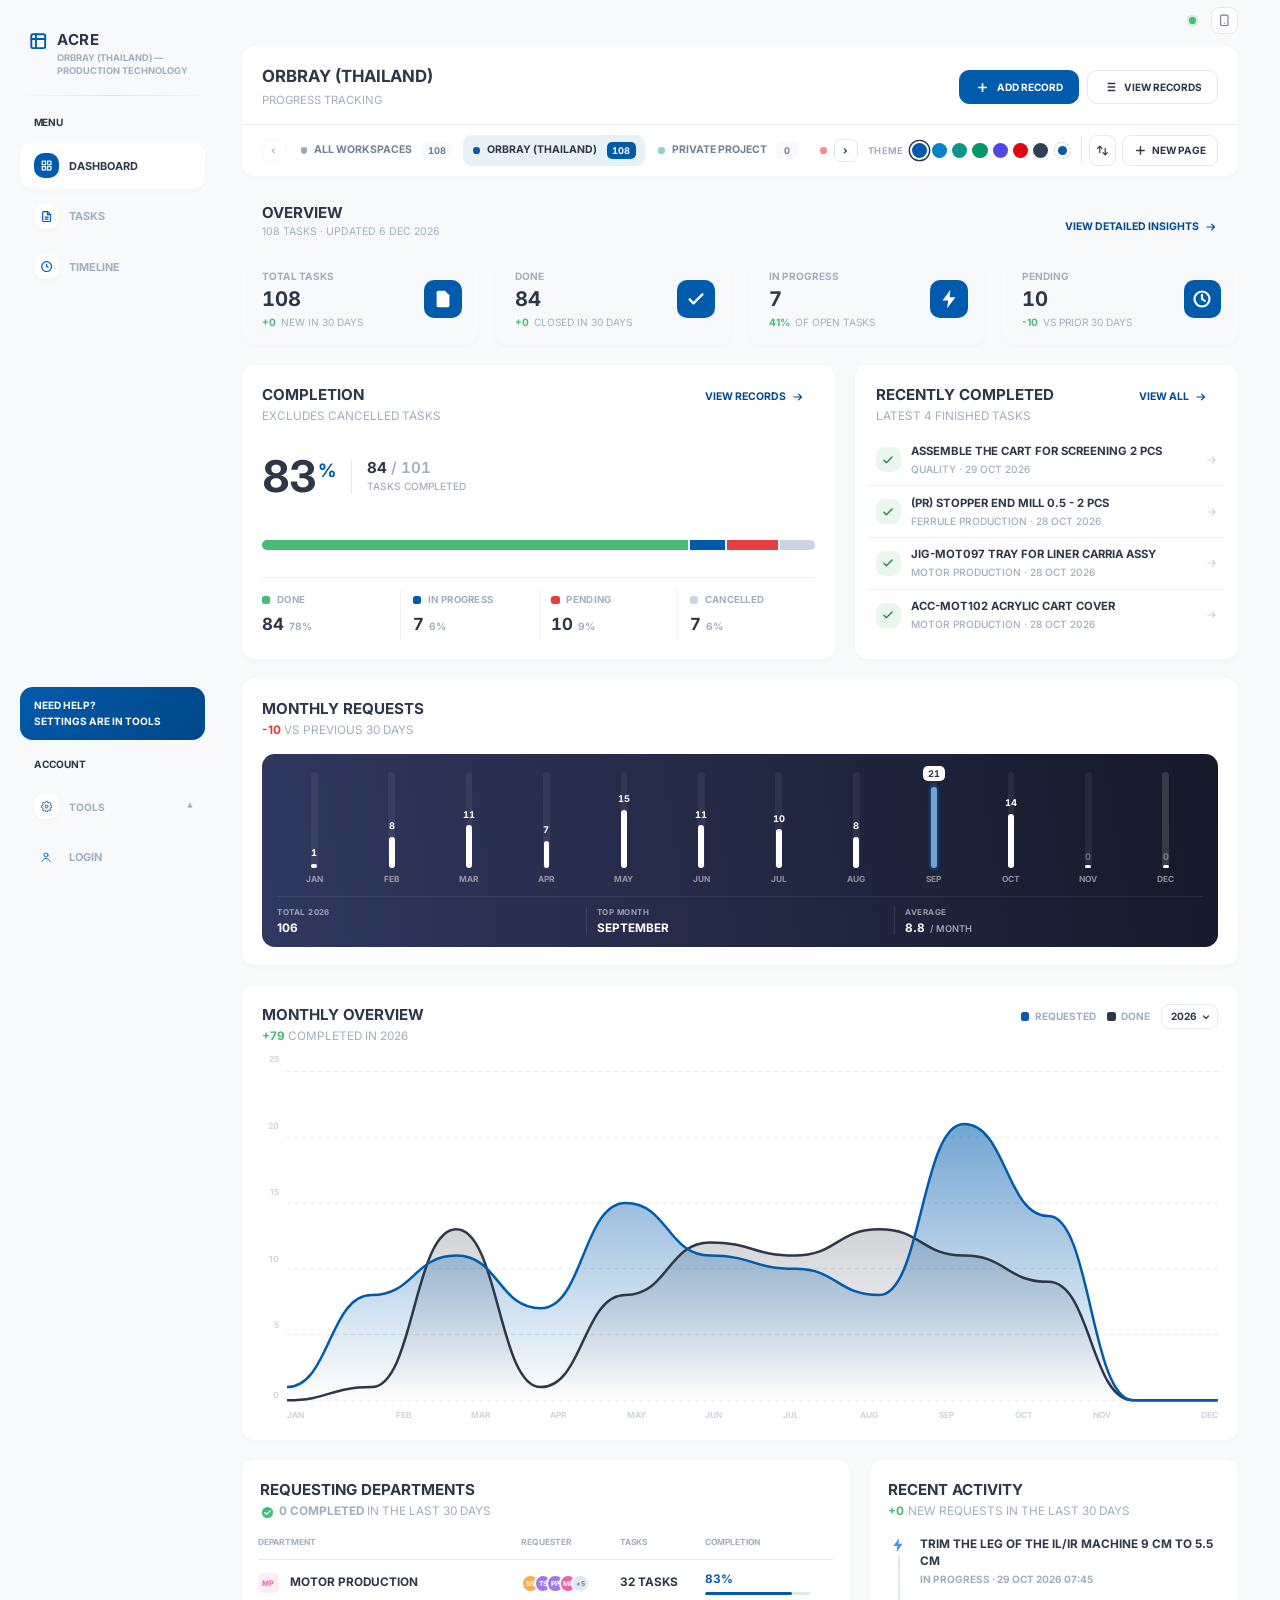
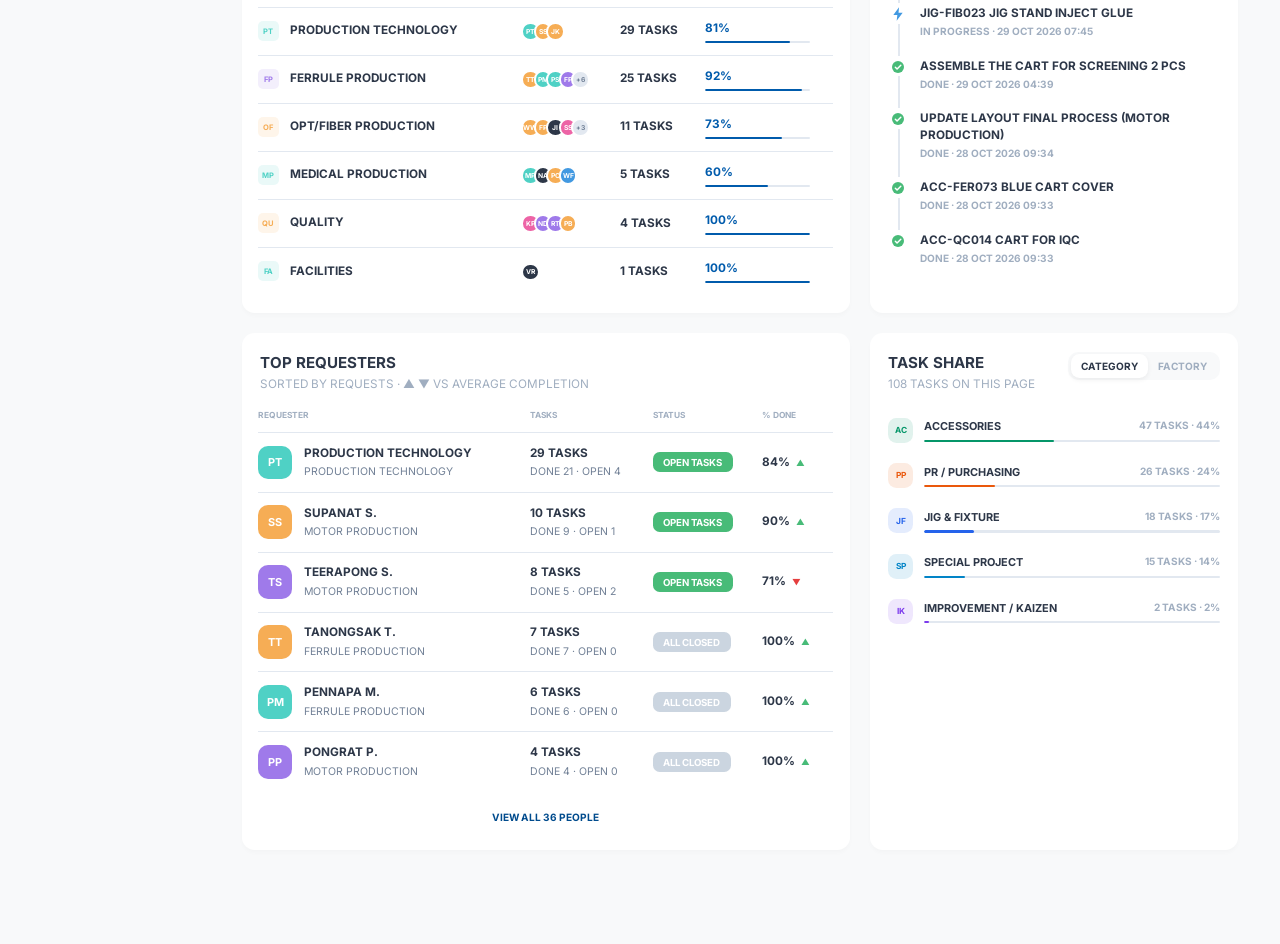
==== commit a4a27acc: "Add files via upload" ====
--- a/index.html
+++ b/index.html
@@ -3,32 +3,31 @@
 <head>
   <meta charset="UTF-8">
   <meta name="viewport" content="width=device-width, initial-scale=1.0, maximum-scale=1.0, user-scalable=no, viewport-fit=cover">
-  <title>ACRE | TASK TRACKER</title>
+  <title>ACRE</title>
   <!-- Favicon: Official Brand Badge (Matching Website Header Logo) -->
-  <link rel="icon" type="image/svg+xml" href="data:image/svg+xml,%3Csvg xmlns='http://www.w3.org/2000/svg' viewBox='0 0 64 64' width='64' height='64'%3E%3Crect width='64' height='64' rx='14' fill='%23E60012'/%3E%3Crect x='11' y='11' width='42' height='42' rx='5' fill='none' stroke='%23ffffff' stroke-width='5.5' stroke-linecap='round' stroke-linejoin='round'/%3E%3Cpath d='M25 11v42M11 25h42' fill='none' stroke='%23ffffff' stroke-width='5.5' stroke-linecap='round' stroke-linejoin='round'/%3E%3C/svg%3E">
-  <link rel="icon" type="image/svg+xml" href="favicon.svg?v=20261003_v1">
-  <link rel="alternate icon" type="image/png" href="favicon.png?v=20261003_v1">
-  <link rel="shortcut icon" href="favicon.ico?v=20261003_v1">
+  <link rel="icon" type="image/svg+xml" href="favicon.svg?v=20261104_acre">
+  <link rel="alternate icon" type="image/png" href="favicon.png?v=20261104_acre">
+  <link rel="shortcut icon" href="favicon.ico?v=20261104_acre">
   <!-- Mobile & PWA Optimization Meta Tags -->
-  <meta name="theme-color" content="#E60012">
+  <meta name="theme-color" content="#005BAC">
   <meta name="mobile-web-app-capable" content="yes">
   <meta name="apple-mobile-web-app-capable" content="yes">
   <meta name="apple-mobile-web-app-status-bar-style" content="default">
   <meta name="apple-mobile-web-app-title" content="ACRE">
   <link rel="manifest" href="manifest.json">
-  <link rel="apple-touch-icon" href="favicon.png?v=20261003_v1">
+  <link rel="apple-touch-icon" href="favicon.png?v=20261104_acre">
   <!-- High-Performance Cache Policy (Allows In-Session Browser Caching with Version Query Busting) -->
   <meta http-equiv="Cache-Control" content="max-age=3600, must-revalidate">
   <!-- Google Fonts: Sarabun & Inter -->
   <link rel="preconnect" href="https://fonts.googleapis.com">
   <link rel="preconnect" href="https://fonts.gstatic.com" crossorigin>
-  <link href="https://fonts.googleapis.com/css2?family=IBM+Plex+Sans+Thai:wght@400;500;600;700&family=Noto+Sans+Thai:wght@400;500;600;700&family=Sarabun:wght@300;400;500;600;700&display=swap" rel="stylesheet">
+  <link href="https://fonts.googleapis.com/css2?family=Inter:wght@400;500;600;700;800&family=IBM+Plex+Sans+Thai:wght@400;500;600;700&family=Noto+Sans+Thai:wght@400;500;600;700&family=Sarabun:wght@300;400;500;600;700&display=swap" rel="stylesheet">
   <link rel="stylesheet" href="styles.css?v=20261029_v36_opt">
-  <link rel="stylesheet" href="figma-theme.css?v=20261103_v39">
-  <link rel="stylesheet" id="fxScaleCss" href="figma-scale.css?v=20261103_v39">
+  <link rel="stylesheet" href="figma-theme.css?v=20261103_v49">
+  <link rel="stylesheet" id="fxScaleCss" href="figma-scale.css?v=20261103_v49">
   <!-- Chart.js CDN for Real-time Analytics -->
   <script src="https://cdn.jsdelivr.net/npm/chart.js@4.4.1/dist/chart.umd.min.js"></script>
-  <script src="figma-theme.js?v=20261103_v39"></script>
+  <script src="figma-theme.js?v=20261103_v49"></script>
   <!-- Google Firebase SDK (v10 compat) for Multi-Device Real-Time Cloud Sync -->
   <script src="https://www.gstatic.com/firebasejs/10.8.0/firebase-app-compat.js"></script>
   <script src="https://www.gstatic.com/firebasejs/10.8.0/firebase-firestore-compat.js"></script>
@@ -1888,12 +1887,12 @@
   <script src="job_requests_db.js?v=20260909_8"></script>
   <!-- Application Logic Script -->
   <script src="app.js?v=20261029_v36_opt"></script>
-  <script src="figma-dashboard.js?v=20261103_v39"></script>
-  <script src="figma-table.js?v=20261103_v39"></script>
-  <script src="figma-pages.js?v=20261103_v39"></script>
-  <script src="figma-profile.js?v=20261103_v39"></script>
-  <script src="figma-i18n.js?v=20261103_v39"></script>
-  <script src="figma-case.js?v=20261103_v39"></script>
+  <script src="figma-dashboard.js?v=20261103_v49"></script>
+  <script src="figma-table.js?v=20261103_v49"></script>
+  <script src="figma-pages.js?v=20261103_v49"></script>
+  <script src="figma-profile.js?v=20261103_v49"></script>
+  <script src="figma-i18n.js?v=20261103_v49"></script>
+  <script src="figma-case.js?v=20261103_v49"></script>
 
   <!-- iOS Mobile Action Sheet for Card (Edit / Delete / Cancel) -->
   <div id="mobileActionSheet" class="ios-action-sheet-overlay" onclick="closeMobileActionSheet(event)">
--- a/figma-theme.css
+++ b/figma-theme.css
@@ -1,4 +1,4 @@
-@font-face{font-family:"NoEmoji";src:url([data-uri]) format("truetype");font-display:block;}
+@font-face{font-family:"NoEmoji";src:url([data-uri]) format("truetype");font-display:block;ascent-override:96.875%;descent-override:24.15%;line-gap-override:0%;}
 /* ==========================================================================
    ACHIEVEMENT RECORD — "Drafting Table" interface layer
    Loaded after styles.css. Changes appearance only; every ID, class and
@@ -496,7 +496,7 @@
 html body .data-table thead th {
   background: var(--fx-subtle) !important; color: var(--fx-ink-2) !important; font-size: 12px !important; font-weight: 500 !important;
   letter-spacing: 0 !important; border-bottom: 1px solid var(--fx-line) !important; border-top: 0 !important; padding: 10px 14px !important;
-  text-transform: none !important; box-shadow: none !important;
+  text-transform: uppercase !important; box-shadow: none !important;
 }
 html body .data-table tbody td {
   border-bottom: 1px solid var(--fx-line) !important; padding: 14px !important; color: var(--fx-ink) !important; font-size: 13px !important;
@@ -1117,8 +1117,8 @@
   --fx-prog: #4299E1; --fx-prog-bg: #EBF8FF;
   --fx-r-lg: 15px; --fx-r-md: 12px; --fx-r-sm: 12px; --fx-r-xs: 8px;
   --fx-shadow: var(--pu-shadow); --fx-shadow-pop: var(--pu-shadow-pop);
-  --fx-font: "NoEmoji", "Helvetica Neue", Helvetica, Arial, "Noto Sans Thai", "Sarabun", sans-serif;
-  --fx-font-emoji: "Helvetica Neue", Helvetica, Arial, "Noto Sans Thai", "Sarabun", sans-serif;
+  --fx-font: "NoEmoji", "Inter", "IBM Plex Sans Thai", "Noto Sans Thai", "Helvetica Neue", Arial, sans-serif;
+  --fx-font-emoji: "Inter", "IBM Plex Sans Thai", "Noto Sans Thai", "Helvetica Neue", Arial, sans-serif;
   --font-family: var(--fx-font);
   --fx-rail: 264px;
 }
@@ -1208,7 +1208,7 @@
 html body .chart-title { color: var(--pu-ink) !important; font-size: 18px !important; font-weight: 700 !important; border-bottom: 0 !important; padding-bottom: 0 !important; }
 html body .section-title { color: var(--pu-ink) !important; font-size: 18px !important; }
 html body .eng-flat-track, html body .eng-line-track { height: 3px !important; background: var(--pu-g2) !important; }
-html body .eng-flat-fill, html body .eng-line-fill { background: var(--pu-teal) !important; }
+html body .eng-line-fill { background: var(--primary) !important; }
 
 /* controls */
 html body .search-input, html body .filter-select { border-radius: 15px !important; border: 1px solid var(--pu-g2) !important; font-size: 13px !important; font-weight: 400 !important; color: var(--pu-ink) !important; }
@@ -1741,10 +1741,11 @@
 .pu-dark-chart-v .pu-wbar .pu-wbar-fill { max-height: none !important; }
 
 /* ==========================================================================
-   Title case is applied by figma-case.js; turn off every CSS uppercase rule
+   All interface text in capitals (typed values in inputs stay as typed)
    ========================================================================== */
 html body, html body *, html body *::before, html body *::after,
-html body input::placeholder, html body textarea::placeholder { text-transform: none !important; }
+html body input::placeholder, html body textarea::placeholder { text-transform: uppercase !important; }
+html body input, html body textarea, html body [contenteditable="true"], html body [contenteditable="true"] * { text-transform: none !important; }
 
 
 /* ==========================================================================
@@ -2057,3 +2058,200 @@
 
 /* lock the page (not only body) while a modal is open, so no empty scrollbar strip shows */
 html:has(body.modal-open) { overflow: hidden !important; }
+
+/* ==========================================================================
+   Add / edit task form: one 6-column grid, calm labels, even fields
+   ========================================================================== */
+html body #achievementModal .modal-content { max-width: 780px !important; width: calc(100vw - 48px) !important; border-radius: 18px !important; }
+html body #achievementModal .modal-header { padding: 20px 28px !important; }
+html body #achievementModal .modal-header h2, html body #achievementModal .modal-header h3, html body #achievementModal .modal-title { font-size: 16px !important; font-weight: 700 !important; letter-spacing: .02em !important; }
+html body #achievementModal .modal-body {
+  display: grid !important; grid-template-columns: repeat(6, minmax(0, 1fr)); column-gap: 14px; row-gap: 18px;
+  padding: 24px 28px 28px !important; align-content: start;
+}
+html body #achievementModal .modal-body > * { grid-column: 1 / -1; margin: 0 !important; min-width: 0; }
+html body #achievementModal .modal-body > .form-grid, html body #achievementModal .modal-body > .form-grid-3,
+html body #achievementModal #fgExcelTrackingWrap, html body #achievementModal #fgExcelTrackingWrap > .form-grid, html body #achievementModal #fgExcelTrackingWrap > .form-grid-3 { display: contents; }
+html body #achievementModal .modal-body > .form-grid > .form-group { grid-column: span 3; margin: 0 !important; min-width: 0; }
+html body #achievementModal .modal-body > .form-grid-3 > .form-group,
+html body #achievementModal #fgExcelTrackingWrap > .form-grid > .form-group,
+html body #achievementModal #fgExcelTrackingWrap > .form-grid-3 > .form-group { grid-column: span 2; margin: 0 !important; min-width: 0; }
+html body #achievementModal #fgExcelTrackingWrap > .form-section-divider { grid-column: 1 / -1; }
+html body #achievementModal .form-group { margin: 0 !important; }
+
+/* labels */
+html body #achievementModal .form-label {
+  display: flex !important; align-items: center; justify-content: space-between; gap: 8px;
+  font-size: 11px !important; font-weight: 600 !important; color: #718096 !important; letter-spacing: .05em !important;
+  margin: 0 0 7px !important; line-height: 1.2 !important; white-space: nowrap;
+}
+html body #achievementModal .form-label { justify-content: flex-start !important; }
+html body #achievementModal .form-label > small { margin-left: auto; }
+html body #achievementModal .form-label > span[style*="red"] { color: #E53E3E !important; margin-left: -4px; }
+html body #achievementModal .form-label small { font-size: 10px !important; font-weight: 500 !important; color: #A0AEC0 !important; letter-spacing: .03em; overflow: hidden; text-overflow: ellipsis; }
+html body #achievementModal .achv-label-badge { font-size: 10px !important; padding: 2px 7px !important; border-radius: 6px !important; background: color-mix(in srgb, var(--primary) 8%, #fff) !important; color: var(--primary) !important; border: 0 !important; }
+
+/* fields */
+html body #achievementModal .form-control {
+  height: 42px !important; min-height: 42px !important; padding: 0 14px !important; border-radius: 10px !important;
+  border: 1px solid #E2E8F0 !important; background-color: #fff !important; box-shadow: none !important;
+  font-size: 13px !important; font-weight: 500 !important; color: #2D3748 !important; width: 100% !important;
+}
+html body #achievementModal textarea.form-control { height: auto !important; min-height: 84px !important; padding: 12px 14px !important; line-height: 1.5 !important; resize: vertical; }
+html body #achievementModal select.form-control { padding-right: 36px !important; }
+html body #achievementModal .form-control:focus { border-color: var(--primary) !important; box-shadow: 0 0 0 3px color-mix(in srgb, var(--primary) 14%, transparent) !important; outline: none !important; }
+html body #achievementModal .form-control::placeholder { color: #A0AEC0 !important; font-weight: 400 !important; }
+
+/* workspace box */
+html body #achievementModal #fgWorkspaceSelector { background: #F7F9FC !important; border: 1px solid #EDF2F7 !important; border-radius: 14px !important; padding: 16px 18px !important; }
+html body #achievementModal #fgWorkspaceSelector .ws-selector-header { margin-bottom: 8px !important; }
+html body #achievementModal #fgWorkspaceSelector .form-label { margin: 0 !important; color: #2D3748 !important; }
+html body #achievementModal #fgWorkspaceSelector .btn { height: 30px !important; padding: 0 12px !important; font-size: 10.5px !important; border-radius: 8px !important; background: #fff !important; border: 1px solid #E2E8F0 !important; color: var(--primary) !important; }
+html body #achievementModal .ws-selector-hint { margin-top: 8px !important; font-size: 10.5px !important; color: #A0AEC0 !important; letter-spacing: .03em; }
+
+/* section titles: text + hairline */
+html body #achievementModal .form-section-divider {
+  display: flex !important; align-items: center; gap: 12px; background: none !important; border: 0 !important; padding: 6px 0 0 !important; margin: 4px 0 0 !important;
+  font-size: 11px !important; font-weight: 700 !important; color: #2D3748 !important; letter-spacing: .08em !important; border-radius: 0 !important;
+}
+html body #achievementModal .form-section-divider::after { content: ''; flex: 1; height: 1px; background: #EDF2F7; }
+
+/* attachments */
+html body #achievementModal .modal-body .btn-outline, html body #achievementModal #btnSelectPdf {
+  height: 38px !important; padding: 0 14px !important; border-radius: 10px !important; font-size: 11px !important; font-weight: 600 !important;
+  background: #fff !important; border: 1px solid #E2E8F0 !important; color: #2D3748 !important; display: inline-flex !important; align-items: center; gap: 8px;
+}
+html body #achievementModal input[type="file"].form-control, html body #achievementModal input[type="file"] { height: 42px !important; padding: 6px 8px !important; font-size: 12px !important; }
+html body #achievementModal input[type="file"]::file-selector-button {
+  height: 28px; margin-right: 12px; padding: 0 12px; border-radius: 8px; border: 1px solid #E2E8F0; background: #F7F9FC; color: #2D3748;
+  font: inherit; font-size: 11px; font-weight: 600; text-transform: uppercase; cursor: pointer;
+}
+
+/* footer */
+html body #achievementModal .modal-footer { padding: 16px 28px !important; gap: 10px !important; }
+html body #achievementModal .modal-footer .btn { height: 40px !important; min-width: 96px; border-radius: 10px !important; font-size: 12px !important; font-weight: 700 !important; }
+
+@media (max-width: 768px) {
+  html body #achievementModal .modal-body { grid-template-columns: repeat(2, minmax(0, 1fr)); padding: 18px !important; }
+  html body #achievementModal .modal-body > .form-grid > .form-group,
+  html body #achievementModal .modal-body > .form-grid-3 > .form-group,
+  html body #achievementModal #fgExcelTrackingWrap > .form-grid > .form-group,
+  html body #achievementModal #fgExcelTrackingWrap > .form-grid-3 > .form-group { grid-column: 1 / -1; }
+}
+
+/* ==========================================================================
+   Work analytics (detailed insights)
+   ========================================================================== */
+html body .analytics-section > .section-header { display: flex !important; align-items: center !important; justify-content: space-between !important; gap: 12px; margin: 8px 0 18px !important; padding: 0 !important; border: 0 !important; }
+html body .analytics-section .section-title { display: flex !important; align-items: center !important; gap: 12px !important; font-size: 17px !important; font-weight: 700 !important; color: #2D3748 !important; letter-spacing: .02em !important; margin: 0 !important; }
+html body .analytics-section .section-title > svg { width: 34px !important; height: 34px !important; padding: 9px; border-radius: 11px; background: var(--primary); color: #fff; box-sizing: border-box; flex: none; }
+html body .ranking-toggle-btn { height: 34px !important; padding: 0 14px !important; border-radius: 10px !important; background: #fff !important; border: 1px solid #E2E8F0 !important; color: #A0AEC0 !important; font-size: 10.5px !important; font-weight: 700 !important; letter-spacing: .04em !important; display: inline-flex !important; align-items: center !important; gap: 8px !important; box-shadow: none !important; }
+html body .ranking-toggle-btn::before { content: ''; width: 7px; height: 7px; border-radius: 50%; background: #CBD5E0; flex: none; }
+html body .ranking-toggle-btn.btn-active-toggle { color: #2D3748 !important; }
+html body .ranking-toggle-btn.btn-active-toggle::before { background: #48BB78; box-shadow: 0 0 0 3px rgba(72, 187, 120, .18); }
+html body #engInsightsToggleIcon, html body #rankingToggleIcon { display: none !important; }
+
+html body .analytics-section .chart-box { background: #fff !important; border: 0 !important; border-radius: 18px !important; box-shadow: 0 3.5px 5.5px rgba(0, 0, 0, .02) !important; padding: 22px 24px 24px !important; }
+html body .analytics-section .chart-title { display: flex !important; align-items: baseline !important; justify-content: space-between !important; gap: 16px !important; margin: 0 0 18px !important; padding: 0 !important; border: 0 !important; font-size: 14.5px !important; font-weight: 700 !important; color: #2D3748 !important; letter-spacing: .02em !important; line-height: 1.35 !important; }
+html body .analytics-section .eng-title-meta { font-size: 10.5px !important; font-weight: 600 !important; color: #A0AEC0 !important; background: none !important; border: 0 !important; padding: 0 !important; white-space: nowrap !important; letter-spacing: .05em !important; }
+
+/* status summary above the bar chart */
+html body .status-summary-pills { display: flex !important; flex-wrap: wrap !important; gap: 8px 20px !important; margin: -4px 0 16px !important; padding: 0 !important; background: none !important; border: 0 !important; }
+html body .status-summary-pill { display: inline-flex !important; align-items: center !important; gap: 7px !important; padding: 0 !important; background: none !important; border: 0 !important; box-shadow: none !important; font-size: 11px !important; color: #718096 !important; cursor: pointer; border-radius: 0 !important; }
+html body .status-summary-pill .pill-dot { width: 8px !important; height: 8px !important; border-radius: 50% !important; }
+html body .status-summary-pill .pill-label { font-weight: 500 !important; color: #718096 !important; }
+html body .status-summary-pill .pill-count { font-weight: 700 !important; color: #2D3748 !important; }
+html body .status-summary-pill:hover .pill-label { color: #2D3748 !important; }
+html body .dot-wait, html body .pill-wait .pill-dot { background: #E53E3E !important; }
+
+/* donut + list cards */
+html body .eng-donut-layout { gap: 20px !important; }
+html body .eng-donut-center-num { font-size: 24px !important; font-weight: 700 !important; color: #2D3748 !important; letter-spacing: -.02em; }
+html body .eng-donut-center-lbl { font-size: 9.5px !important; font-weight: 600 !important; color: #A0AEC0 !important; letter-spacing: .08em !important; }
+html body .eng-flat-list { display: flex !important; flex-direction: column !important; gap: 14px !important; }
+html body .eng-flat-row { padding: 0 !important; margin: 0 !important; border: 0 !important; background: none !important; cursor: pointer; }
+html body .eng-flat-row-top { display: flex !important; align-items: center !important; justify-content: space-between !important; gap: 10px; margin: 0 0 7px !important; }
+html body .eng-flat-name { display: inline-flex !important; align-items: center !important; gap: 9px !important; min-width: 0; font-size: 11.5px !important; font-weight: 600 !important; color: #2D3748 !important; }
+html body .eng-flat-name-text { white-space: nowrap; overflow: hidden; text-overflow: ellipsis; }
+html body .eng-dot { width: 8px !important; height: 8px !important; border-radius: 50% !important; flex: none; }
+html body .eng-flat-val { display: inline-flex !important; align-items: baseline !important; gap: 10px !important; white-space: nowrap; }
+html body .eng-flat-count { font-size: 10.5px !important; color: #A0AEC0 !important; font-weight: 500 !important; }
+html body .eng-flat-count b { font-size: 12px !important; color: #2D3748 !important; font-weight: 700 !important; }
+html body .eng-flat-pct { min-width: 40px; text-align: right; font-size: 11px !important; font-weight: 600 !important; color: #718096 !important; }
+html body .eng-flat-track { height: 4px !important; border-radius: 99px !important; background: #EDF2F7 !important; overflow: hidden; }
+html body .eng-flat-row:hover .eng-flat-name { color: var(--primary) !important; }
+
+/* team tables */
+html body .eng-support-table { width: 100% !important; border-collapse: collapse !important; }
+html body .eng-support-table th { padding: 0 10px 10px !important; border-bottom: 1px solid #EDF2F7 !important; background: none !important; font-size: 10px !important; font-weight: 600 !important; color: #A0AEC0 !important; letter-spacing: .06em !important; text-align: left; white-space: nowrap; }
+html body .eng-support-table th:first-child, html body .eng-support-table td:first-child { padding-left: 0 !important; }
+html body .eng-support-table th:last-child, html body .eng-support-table td:last-child { padding-right: 0 !important; }
+html body .eng-support-table td { padding: 12px 10px !important; border-bottom: 1px solid #F1F3F6 !important; background: none !important; vertical-align: middle !important; font-size: 12px !important; color: #2D3748 !important; }
+html body .eng-support-table tr:last-child td { border-bottom: 0 !important; }
+html body .eng-sup-tr { cursor: pointer; }
+html body .eng-sup-tr:hover td { background: #F8F9FB !important; }
+html body .sup-td-name { display: flex !important; align-items: center !important; gap: 9px !important; white-space: nowrap; }
+html body .sup-color-bar { width: 8px !important; height: 8px !important; border-radius: 50% !important; flex: none; display: inline-block !important; }
+html body .sup-member-name { font-weight: 600 !important; color: #2D3748 !important; font-size: 12px !important; }
+html body .sup-role-tag { font-size: 9px !important; font-weight: 700 !important; letter-spacing: .06em !important; padding: 3px 7px !important; border-radius: 6px !important; border: 0 !important; background: #F1F3F6 !important; color: #718096 !important; }
+html body .sup-role-tag.role-tooling { background: #FFFAF0 !important; color: #C05621 !important; }
+html body .sup-role-tag.role-design { background: color-mix(in srgb, var(--primary) 8%, #fff) !important; color: var(--primary) !important; }
+html body .sup-td-status { white-space: nowrap; }
+html body .sup-tag { background: none !important; border: 0 !important; padding: 0 !important; margin: 0 12px 0 0 !important; font-size: 10.5px !important; font-weight: 600 !important; color: #A0AEC0 !important; }
+html body .sup-tag.tag-done { color: #2F855A !important; }
+html body .sup-td-count { white-space: nowrap; text-align: right; font-size: 10.5px !important; color: #A0AEC0 !important; }
+html body .sup-td-count b { font-size: 12px !important; color: #2D3748 !important; }
+html body .sup-all-pct { color: #A0AEC0 !important; margin-left: 4px; }
+html body .sup-inline-bar-wrap { display: flex !important; align-items: center !important; gap: 10px !important; justify-content: flex-end; }
+html body .sup-inline-bar-track { flex: 1; max-width: 90px; height: 4px !important; border-radius: 99px !important; background: #EDF2F7 !important; overflow: hidden; }
+html body .sup-inline-bar-fill { height: 100% !important; border-radius: 99px !important; }
+html body .sup-team-pct { min-width: 44px; text-align: right; font-size: 11.5px !important; font-weight: 700 !important; }
+
+/* bar lists: sub status, job type, department, process */
+html body .eng-flat-scroll { max-height: 300px !important; overflow-y: auto !important; padding-right: 10px !important; margin-right: -10px; scrollbar-width: thin; scrollbar-color: #E2E8F0 transparent; }
+html body .eng-flat-scroll::-webkit-scrollbar { width: 4px; } html body .eng-flat-scroll::-webkit-scrollbar-thumb { background: #E2E8F0; border-radius: 4px; }
+html body .eng-line-row { display: grid !important; grid-template-columns: minmax(0, 1.25fr) minmax(0, 1fr) 128px !important; align-items: center !important; gap: 18px !important; padding: 11px 0 !important; margin: 0 !important; border: 0 !important; border-bottom: 1px solid #F1F3F6 !important; background: none !important; border-radius: 0 !important; cursor: pointer; }
+html body .eng-line-row:last-child { border-bottom: 0 !important; }
+html body .eng-line-left { display: flex !important; align-items: center !important; gap: 8px !important; min-width: 0; }
+html body .eng-line-title { font-size: 11.5px !important; font-weight: 600 !important; color: #2D3748 !important; white-space: nowrap; overflow: hidden; text-overflow: ellipsis; }
+html body .eng-line-sub { font-size: 9.5px !important; font-weight: 700 !important; color: #718096 !important; background: #F1F3F6 !important; border: 0 !important; padding: 3px 6px !important; border-radius: 6px !important; flex: none; }
+html body .eng-line-track { height: 4px !important; border-radius: 99px !important; background: #EDF2F7 !important; overflow: hidden; }
+html body .eng-line-right { display: flex !important; align-items: baseline !important; justify-content: flex-end !important; gap: 10px !important; white-space: nowrap; }
+html body .eng-line-count { font-size: 10.5px !important; color: #A0AEC0 !important; font-weight: 500 !important; }
+html body .eng-line-count b { font-size: 12px !important; color: #2D3748 !important; font-weight: 700 !important; }
+html body .eng-line-pct { min-width: 40px; text-align: right; font-size: 11px !important; font-weight: 600 !important; color: #718096 !important; }
+html body .eng-line-row:hover .eng-line-title { color: var(--primary) !important; }
+
+/* requester ranking */
+html body .requester-ranking-section { background: #fff !important; border: 0 !important; border-radius: 18px !important; box-shadow: 0 3.5px 5.5px rgba(0, 0, 0, .02) !important; padding: 22px 24px 24px !important; }
+html body .ranking-header { display: flex !important; align-items: center !important; justify-content: space-between !important; gap: 12px; padding: 0 0 18px !important; margin: 0 0 18px !important; border-bottom: 1px solid #EDF2F7 !important; }
+html body .ranking-main-title { display: flex !important; align-items: center !important; gap: 10px !important; font-size: 14.5px !important; font-weight: 700 !important; color: #2D3748 !important; letter-spacing: .02em !important; }
+html body .ranking-badge-count { font-size: 10px !important; font-weight: 700 !important; padding: 3px 8px !important; border-radius: 6px !important; background: #F1F3F6 !important; color: #718096 !important; border: 0 !important; }
+html body .ranking-subtitle { margin-top: 4px; font-size: 10.5px !important; color: #A0AEC0 !important; letter-spacing: .04em !important; }
+html body .ranking-header-controls .btn { height: 32px !important; padding: 0 12px !important; border-radius: 10px !important; font-size: 10.5px !important; font-weight: 700 !important; background: #fff !important; border: 1px solid #E2E8F0 !important; color: #4A5568 !important; box-shadow: none !important; }
+html body .ranking-cards-grid { display: grid !important; grid-template-columns: repeat(auto-fill, minmax(220px, 1fr)) !important; gap: 14px !important; }
+html body .ranking-cards-grid > .ranking-card { background: #F8F9FB !important; border: 1px solid transparent !important; border-radius: 14px !important; padding: 16px !important; box-shadow: none !important; cursor: pointer; transition: border-color .15s ease, background .15s ease; }
+html body .ranking-cards-grid > .ranking-card:hover { background: #fff !important; border-color: #E2E8F0 !important; }
+html body .ranking-card-top { display: flex !important; align-items: flex-start !important; gap: 10px !important; margin-bottom: 14px !important; }
+html body .ranking-badge-pill { flex: none; font-size: 9.5px !important; font-weight: 700 !important; letter-spacing: .04em; padding: 4px 7px !important; border-radius: 6px !important; border: 0 !important; background: #EDF2F7 !important; color: #718096 !important; }
+html body .ranking-badge-pill.rank-1 { background: var(--primary) !important; color: #fff !important; }
+html body .ranking-badge-pill.rank-2, html body .ranking-badge-pill.rank-3 { background: color-mix(in srgb, var(--primary) 12%, #fff) !important; color: var(--primary) !important; }
+html body .ranking-user-info { flex: 1; min-width: 0; }
+html body .ranking-name { font-size: 12px !important; font-weight: 700 !important; color: #2D3748 !important; white-space: nowrap; overflow: hidden; text-overflow: ellipsis; }
+html body .ranking-meta { margin-top: 3px; font-size: 10px !important; color: #A0AEC0 !important; white-space: nowrap; overflow: hidden; text-overflow: ellipsis; }
+html body .ranking-count-box { flex: none; display: flex !important; flex-direction: column !important; align-items: flex-end !important; gap: 3px; }
+html body .ranking-count-val { font-size: 15px !important; font-weight: 700 !important; color: #2D3748 !important; line-height: 1 !important; }
+html body .ranking-count-val small { font-size: 9.5px !important; color: #A0AEC0 !important; font-weight: 600 !important; }
+html body .ranking-pct-val { font-size: 10px !important; font-weight: 700 !important; color: var(--primary) !important; background: none !important; border: 0 !important; padding: 0 !important; }
+html body .ranking-progress-bar { display: flex !important; height: 4px !important; border-radius: 99px !important; overflow: hidden; background: #EDF2F7 !important; gap: 0 !important; margin: 0 0 12px !important; }
+html body .r-bar-done, html body .r-dot-done { background: #48BB78 !important; }
+html body .r-bar-in-progress, html body .r-dot-in-progress { background: var(--primary) !important; }
+html body .r-bar-wait, html body .r-dot-wait { background: #E53E3E !important; }
+html body .r-bar-cancel, html body .r-dot-cancel { background: #CBD5E0 !important; }
+html body .ranking-status-row { display: flex !important; flex-wrap: wrap !important; gap: 6px 12px !important; }
+html body .r-stat { display: inline-flex !important; align-items: center !important; gap: 5px !important; background: none !important; border: 0 !important; padding: 0 !important; font-size: 9.5px !important; color: #A0AEC0 !important; font-weight: 600 !important; }
+html body .r-stat b { color: #2D3748 !important; }
+html body .r-dot { width: 6px !important; height: 6px !important; border-radius: 50% !important; }
+
+html body .analytics-section .chart-box .chart-title .eng-title-meta, html body .analytics-section .chart-box .chart-title .eng-title-meta * { color: #A0AEC0 !important; font-weight: 600 !important; }
+html body .requester-ranking-section { margin-left: 0 !important; margin-right: 0 !important; width: auto !important; }
--- a/figma-scale.css
+++ b/figma-scale.css
@@ -9152,7 +9152,7 @@
 html body .data-table thead th{
   background: var(--fx-subtle) !important; color: var(--fx-ink-2) !important; font-size: 10.08px !important; font-weight: 500 !important;
   letter-spacing: 0 !important; border-bottom: 1px solid var(--fx-line) !important; border-top: 0 !important; padding: 8.4px 11.76px !important;
-  text-transform: none !important; box-shadow: none !important;
+  text-transform: uppercase !important; box-shadow: none !important;
 }
 html body .data-table tbody td{
   border-bottom: 1px solid var(--fx-line) !important; padding: 11.76px !important; color: var(--fx-ink) !important; font-size: 10.92px !important;
@@ -9654,8 +9654,8 @@
   --fx-prog: #4299E1; --fx-prog-bg: #EBF8FF;
   --fx-r-lg: 12.6px; --fx-r-md: 10.08px; --fx-r-sm: 10.08px; --fx-r-xs: 6.72px;
   --fx-shadow: var(--pu-shadow); --fx-shadow-pop: var(--pu-shadow-pop);
-  --fx-font: "NoEmoji", "Helvetica Neue", Helvetica, Arial, "Noto Sans Thai", "Sarabun", sans-serif;
-  --fx-font-emoji: "Helvetica Neue", Helvetica, Arial, "Noto Sans Thai", "Sarabun", sans-serif;
+  --fx-font: "NoEmoji", "Inter", "IBM Plex Sans Thai", "Noto Sans Thai", "Helvetica Neue", Arial, sans-serif;
+  --fx-font-emoji: "Inter", "IBM Plex Sans Thai", "Noto Sans Thai", "Helvetica Neue", Arial, sans-serif;
   --font-family: var(--fx-font);
   --fx-rail: 221.76px;
 }
@@ -9733,7 +9733,7 @@
 html body .chart-title{ color: var(--pu-ink) !important; font-size: 15.12px !important; font-weight: 700 !important; border-bottom: 0 !important; padding-bottom: 0 !important; }
 html body .section-title{ color: var(--pu-ink) !important; font-size: 15.12px !important; }
 html body .eng-flat-track, html body .eng-line-track{ height: 2.52px !important; background: var(--pu-g2) !important; }
-html body .eng-flat-fill, html body .eng-line-fill{ background: var(--pu-teal) !important; }
+html body .eng-line-fill{ background: var(--primary) !important; }
 html body .search-input, html body .filter-select{ border-radius: 12.6px !important; border: 1px solid var(--pu-g2) !important; font-size: 10.92px !important; font-weight: 400 !important; color: var(--pu-ink) !important; }
 html body .search-input:focus, html body .filter-select:focus, html body .form-control:focus{ border-color: var(--pu-teal) !important; box-shadow: 0 0 0 2.52px rgba(var(--primary-rgb, 79,209,197),.22) !important; }
 html body .view-tabs{ background: var(--pu-bg) !important; border-radius: 10.08px !important; }
@@ -10161,7 +10161,8 @@
 .pu-dark-chart-v .pu-wbar.is-peak .pu-wbar-val{ background: #fff !important; border-radius: 5.04px; color: #2D3748; }
 .pu-dark-chart-v .pu-wbar .pu-wbar-fill{ max-height: none !important; }
 html body, html body *, html body *::before, html body *::after,
-html body input::placeholder, html body textarea::placeholder{ text-transform: none !important; }
+html body input::placeholder, html body textarea::placeholder{ text-transform: uppercase !important; }
+html body input, html body textarea, html body [contenteditable="true"], html body [contenteditable="true"] *{ text-transform: none !important; }
 html body .auth-user-dropdown{ width: 228.48px !important; min-width: 0 !important; padding: 6.72px !important; border-radius: 13.44px !important; }
 html body .auth-dropdown-header{ padding: 0 !important; margin: 0 0 5.04px !important; border: 0 !important; }
 html body .auth-dropdown-header > :not(#fxAcct){ display: none !important; }
@@ -10431,6 +10432,169 @@
 @media (max-width: 768px) {html body .pu-comp-hero .pu-comp-num{ font-size: 36.96px !important; }}
 html body .pu-co, html body .pu-co *, html body .pu-share-top b{ text-transform: uppercase !important; }
 html:has(body.modal-open){ overflow: hidden !important; }
+html body #achievementModal .modal-content{ max-width: 655.2px !important; width: calc(100vw - 40.32px) !important; border-radius: 15.12px !important; }
+html body #achievementModal .modal-header{ padding: 16.8px 23.52px !important; }
+html body #achievementModal .modal-header h2, html body #achievementModal .modal-header h3, html body #achievementModal .modal-title{ font-size: 13.44px !important; font-weight: 700 !important; letter-spacing: .02em !important; }
+html body #achievementModal .modal-body{
+  display: grid !important; grid-template-columns: repeat(6, minmax(0, 1fr)); column-gap: 11.76px; row-gap: 15.12px;
+  padding: 20.16px 23.52px 23.52px !important; align-content: start;
+}
+html body #achievementModal .modal-body > *{ grid-column: 1 / -1; margin: 0 !important; min-width: 0; }
+html body #achievementModal .modal-body > .form-grid, html body #achievementModal .modal-body > .form-grid-3,
+html body #achievementModal #fgExcelTrackingWrap, html body #achievementModal #fgExcelTrackingWrap > .form-grid, html body #achievementModal #fgExcelTrackingWrap > .form-grid-3{ display: contents; }
+html body #achievementModal .modal-body > .form-grid > .form-group{ grid-column: span 3; margin: 0 !important; min-width: 0; }
+html body #achievementModal .modal-body > .form-grid-3 > .form-group,
+html body #achievementModal #fgExcelTrackingWrap > .form-grid > .form-group,
+html body #achievementModal #fgExcelTrackingWrap > .form-grid-3 > .form-group{ grid-column: span 2; margin: 0 !important; min-width: 0; }
+html body #achievementModal #fgExcelTrackingWrap > .form-section-divider{ grid-column: 1 / -1; }
+html body #achievementModal .form-group{ margin: 0 !important; }
+html body #achievementModal .form-label{
+  display: flex !important; align-items: center; justify-content: space-between; gap: 6.72px;
+  font-size: 9.24px !important; font-weight: 600 !important; color: #718096 !important; letter-spacing: .05em !important;
+  margin: 0 0 5.88px !important; line-height: 1.2 !important; white-space: nowrap;
+}
+html body #achievementModal .form-label{ justify-content: flex-start !important; }
+html body #achievementModal .form-label > small{ margin-left: auto; }
+html body #achievementModal .form-label > span[style*="red"]{ color: #E53E3E !important; margin-left: -3.36px; }
+html body #achievementModal .form-label small{ font-size: 8.4px !important; font-weight: 500 !important; color: #A0AEC0 !important; letter-spacing: .03em; overflow: hidden; text-overflow: ellipsis; }
+html body #achievementModal .achv-label-badge{ font-size: 8.4px !important; padding: 2px 5.88px !important; border-radius: 5.04px !important; background: color-mix(in srgb, var(--primary) 8%, #fff) !important; color: var(--primary) !important; border: 0 !important; }
+html body #achievementModal .form-control{
+  height: 35.28px !important; min-height: 35.28px !important; padding: 0 11.76px !important; border-radius: 8.4px !important;
+  border: 1px solid #E2E8F0 !important; background-color: #fff !important; box-shadow: none !important;
+  font-size: 10.92px !important; font-weight: 500 !important; color: #2D3748 !important; width: 100% !important;
+}
+html body #achievementModal textarea.form-control{ height: auto !important; min-height: 70.56px !important; padding: 10.08px 11.76px !important; line-height: 1.5 !important; resize: vertical; }
+html body #achievementModal select.form-control{ padding-right: 30.24px !important; }
+html body #achievementModal .form-control:focus{ border-color: var(--primary) !important; box-shadow: 0 0 0 2.52px color-mix(in srgb, var(--primary) 14%, transparent) !important; outline: none !important; }
+html body #achievementModal .form-control::placeholder{ color: #A0AEC0 !important; font-weight: 400 !important; }
+html body #achievementModal #fgWorkspaceSelector{ background: #F7F9FC !important; border: 1px solid #EDF2F7 !important; border-radius: 11.76px !important; padding: 13.44px 15.12px !important; }
+html body #achievementModal #fgWorkspaceSelector .ws-selector-header{ margin-bottom: 6.72px !important; }
+html body #achievementModal #fgWorkspaceSelector .form-label{ margin: 0 !important; color: #2D3748 !important; }
+html body #achievementModal #fgWorkspaceSelector .btn{ height: 25.2px !important; padding: 0 10.08px !important; font-size: 8.82px !important; border-radius: 6.72px !important; background: #fff !important; border: 1px solid #E2E8F0 !important; color: var(--primary) !important; }
+html body #achievementModal .ws-selector-hint{ margin-top: 6.72px !important; font-size: 8.82px !important; color: #A0AEC0 !important; letter-spacing: .03em; }
+html body #achievementModal .form-section-divider{
+  display: flex !important; align-items: center; gap: 10.08px; background: none !important; border: 0 !important; padding: 5.04px 0 0 !important; margin: 3.36px 0 0 !important;
+  font-size: 9.24px !important; font-weight: 700 !important; color: #2D3748 !important; letter-spacing: .08em !important; border-radius: 0 !important;
+}
+html body #achievementModal .form-section-divider::after{ content: ""; flex: 1; height: 1px; background: #EDF2F7; }
+html body #achievementModal .modal-body .btn-outline, html body #achievementModal #btnSelectPdf{
+  height: 31.92px !important; padding: 0 11.76px !important; border-radius: 8.4px !important; font-size: 9.24px !important; font-weight: 600 !important;
+  background: #fff !important; border: 1px solid #E2E8F0 !important; color: #2D3748 !important; display: inline-flex !important; align-items: center; gap: 6.72px;
+}
+html body #achievementModal input[type="file"].form-control, html body #achievementModal input[type="file"]{ height: 35.28px !important; padding: 5.04px 6.72px !important; font-size: 10.08px !important; }
+html body #achievementModal input[type="file"]::file-selector-button{
+  height: 23.52px; margin-right: 10.08px; padding: 0 10.08px; border-radius: 6.72px; border: 1px solid #E2E8F0; background: #F7F9FC; color: #2D3748;
+  font: inherit; font-size: 9.24px; font-weight: 600; text-transform: uppercase; cursor: pointer;
+}
+html body #achievementModal .modal-footer{ padding: 13.44px 23.52px !important; gap: 8.4px !important; }
+html body #achievementModal .modal-footer .btn{ height: 33.6px !important; min-width: 80.64px; border-radius: 8.4px !important; font-size: 10.08px !important; font-weight: 700 !important; }
+@media (max-width: 768px) {html body #achievementModal .modal-body{ grid-template-columns: repeat(2, minmax(0, 1fr)); padding: 15.12px !important; }
+html body #achievementModal .modal-body > .form-grid > .form-group,
+  html body #achievementModal .modal-body > .form-grid-3 > .form-group,
+  html body #achievementModal #fgExcelTrackingWrap > .form-grid > .form-group,
+  html body #achievementModal #fgExcelTrackingWrap > .form-grid-3 > .form-group{ grid-column: 1 / -1; }}
+html body .analytics-section > .section-header{ display: flex !important; align-items: center !important; justify-content: space-between !important; gap: 10.08px; margin: 6.72px 0 15.12px !important; padding: 0 !important; border: 0 !important; }
+html body .analytics-section .section-title{ display: flex !important; align-items: center !important; gap: 10.08px !important; font-size: 14.28px !important; font-weight: 700 !important; color: #2D3748 !important; letter-spacing: .02em !important; margin: 0 !important; }
+html body .analytics-section .section-title > svg{ width: 28.56px !important; height: 28.56px !important; padding: 7.56px; border-radius: 9.24px; background: var(--primary); color: #fff; box-sizing: border-box; flex: none; }
+html body .ranking-toggle-btn{ height: 28.56px !important; padding: 0 11.76px !important; border-radius: 8.4px !important; background: #fff !important; border: 1px solid #E2E8F0 !important; color: #A0AEC0 !important; font-size: 8.82px !important; font-weight: 700 !important; letter-spacing: .04em !important; display: inline-flex !important; align-items: center !important; gap: 6.72px !important; box-shadow: none !important; }
+html body .ranking-toggle-btn::before{ content: ""; width: 5.88px; height: 5.88px; border-radius: 50%; background: #CBD5E0; flex: none; }
+html body .ranking-toggle-btn.btn-active-toggle{ color: #2D3748 !important; }
+html body .ranking-toggle-btn.btn-active-toggle::before{ background: #48BB78; box-shadow: 0 0 0 2.52px rgba(72, 187, 120, .18); }
+html body #engInsightsToggleIcon, html body #rankingToggleIcon{ display: none !important; }
+html body .analytics-section .chart-box{ background: #fff !important; border: 0 !important; border-radius: 15.12px !important; box-shadow: 0 2.94px 4.62px rgba(0, 0, 0, .02) !important; padding: 18.48px 20.16px 20.16px !important; }
+html body .analytics-section .chart-title{ display: flex !important; align-items: baseline !important; justify-content: space-between !important; gap: 13.44px !important; margin: 0 0 15.12px !important; padding: 0 !important; border: 0 !important; font-size: 12.18px !important; font-weight: 700 !important; color: #2D3748 !important; letter-spacing: .02em !important; line-height: 1.35 !important; }
+html body .analytics-section .eng-title-meta{ font-size: 8.82px !important; font-weight: 600 !important; color: #A0AEC0 !important; background: none !important; border: 0 !important; padding: 0 !important; white-space: nowrap !important; letter-spacing: .05em !important; }
+html body .status-summary-pills{ display: flex !important; flex-wrap: wrap !important; gap: 6.72px 16.8px !important; margin: -3.36px 0 13.44px !important; padding: 0 !important; background: none !important; border: 0 !important; }
+html body .status-summary-pill{ display: inline-flex !important; align-items: center !important; gap: 5.88px !important; padding: 0 !important; background: none !important; border: 0 !important; box-shadow: none !important; font-size: 9.24px !important; color: #718096 !important; cursor: pointer; border-radius: 0 !important; }
+html body .status-summary-pill .pill-dot{ width: 6.72px !important; height: 6.72px !important; border-radius: 50% !important; }
+html body .status-summary-pill .pill-label{ font-weight: 500 !important; color: #718096 !important; }
+html body .status-summary-pill .pill-count{ font-weight: 700 !important; color: #2D3748 !important; }
+html body .status-summary-pill:hover .pill-label{ color: #2D3748 !important; }
+html body .dot-wait, html body .pill-wait .pill-dot{ background: #E53E3E !important; }
+html body .eng-donut-layout{ gap: 16.8px !important; }
+html body .eng-donut-center-num{ font-size: 20.16px !important; font-weight: 700 !important; color: #2D3748 !important; letter-spacing: -.02em; }
+html body .eng-donut-center-lbl{ font-size: 7.98px !important; font-weight: 600 !important; color: #A0AEC0 !important; letter-spacing: .08em !important; }
+html body .eng-flat-list{ display: flex !important; flex-direction: column !important; gap: 11.76px !important; }
+html body .eng-flat-row{ padding: 0 !important; margin: 0 !important; border: 0 !important; background: none !important; cursor: pointer; }
+html body .eng-flat-row-top{ display: flex !important; align-items: center !important; justify-content: space-between !important; gap: 8.4px; margin: 0 0 5.88px !important; }
+html body .eng-flat-name{ display: inline-flex !important; align-items: center !important; gap: 7.56px !important; min-width: 0; font-size: 9.66px !important; font-weight: 600 !important; color: #2D3748 !important; }
+html body .eng-flat-name-text{ white-space: nowrap; overflow: hidden; text-overflow: ellipsis; }
+html body .eng-dot{ width: 6.72px !important; height: 6.72px !important; border-radius: 50% !important; flex: none; }
+html body .eng-flat-val{ display: inline-flex !important; align-items: baseline !important; gap: 8.4px !important; white-space: nowrap; }
+html body .eng-flat-count{ font-size: 8.82px !important; color: #A0AEC0 !important; font-weight: 500 !important; }
+html body .eng-flat-count b{ font-size: 10.08px !important; color: #2D3748 !important; font-weight: 700 !important; }
+html body .eng-flat-pct{ min-width: 33.6px; text-align: right; font-size: 9.24px !important; font-weight: 600 !important; color: #718096 !important; }
+html body .eng-flat-track{ height: 3.36px !important; border-radius: 83.16px !important; background: #EDF2F7 !important; overflow: hidden; }
+html body .eng-flat-row:hover .eng-flat-name{ color: var(--primary) !important; }
+html body .eng-support-table{ width: 100% !important; border-collapse: collapse !important; }
+html body .eng-support-table th{ padding: 0 8.4px 8.4px !important; border-bottom: 1px solid #EDF2F7 !important; background: none !important; font-size: 8.4px !important; font-weight: 600 !important; color: #A0AEC0 !important; letter-spacing: .06em !important; text-align: left; white-space: nowrap; }
+html body .eng-support-table th:first-child, html body .eng-support-table td:first-child{ padding-left: 0 !important; }
+html body .eng-support-table th:last-child, html body .eng-support-table td:last-child{ padding-right: 0 !important; }
+html body .eng-support-table td{ padding: 10.08px 8.4px !important; border-bottom: 1px solid #F1F3F6 !important; background: none !important; vertical-align: middle !important; font-size: 10.08px !important; color: #2D3748 !important; }
+html body .eng-support-table tr:last-child td{ border-bottom: 0 !important; }
+html body .eng-sup-tr{ cursor: pointer; }
+html body .eng-sup-tr:hover td{ background: #F8F9FB !important; }
+html body .sup-td-name{ display: flex !important; align-items: center !important; gap: 7.56px !important; white-space: nowrap; }
+html body .sup-color-bar{ width: 6.72px !important; height: 6.72px !important; border-radius: 50% !important; flex: none; display: inline-block !important; }
+html body .sup-member-name{ font-weight: 600 !important; color: #2D3748 !important; font-size: 10.08px !important; }
+html body .sup-role-tag{ font-size: 7.56px !important; font-weight: 700 !important; letter-spacing: .06em !important; padding: 2.52px 5.88px !important; border-radius: 5.04px !important; border: 0 !important; background: #F1F3F6 !important; color: #718096 !important; }
+html body .sup-role-tag.role-tooling{ background: #FFFAF0 !important; color: #C05621 !important; }
+html body .sup-role-tag.role-design{ background: color-mix(in srgb, var(--primary) 8%, #fff) !important; color: var(--primary) !important; }
+html body .sup-td-status{ white-space: nowrap; }
+html body .sup-tag{ background: none !important; border: 0 !important; padding: 0 !important; margin: 0 10.08px 0 0 !important; font-size: 8.82px !important; font-weight: 600 !important; color: #A0AEC0 !important; }
+html body .sup-tag.tag-done{ color: #2F855A !important; }
+html body .sup-td-count{ white-space: nowrap; text-align: right; font-size: 8.82px !important; color: #A0AEC0 !important; }
+html body .sup-td-count b{ font-size: 10.08px !important; color: #2D3748 !important; }
+html body .sup-all-pct{ color: #A0AEC0 !important; margin-left: 3.36px; }
+html body .sup-inline-bar-wrap{ display: flex !important; align-items: center !important; gap: 8.4px !important; justify-content: flex-end; }
+html body .sup-inline-bar-track{ flex: 1; max-width: 75.6px; height: 3.36px !important; border-radius: 83.16px !important; background: #EDF2F7 !important; overflow: hidden; }
+html body .sup-inline-bar-fill{ height: 100% !important; border-radius: 83.16px !important; }
+html body .sup-team-pct{ min-width: 36.96px; text-align: right; font-size: 9.66px !important; font-weight: 700 !important; }
+html body .eng-flat-scroll{ max-height: 252px !important; overflow-y: auto !important; padding-right: 8.4px !important; margin-right: -8.4px; scrollbar-width: thin; scrollbar-color: #E2E8F0 transparent; }
+html body .eng-flat-scroll::-webkit-scrollbar{ width: 3.36px; }
+html body .eng-flat-scroll::-webkit-scrollbar-thumb{ background: #E2E8F0; border-radius: 3.36px; }
+html body .eng-line-row{ display: grid !important; grid-template-columns: minmax(0, 1.25fr) minmax(0, 1fr) 107.52px !important; align-items: center !important; gap: 15.12px !important; padding: 9.24px 0 !important; margin: 0 !important; border: 0 !important; border-bottom: 1px solid #F1F3F6 !important; background: none !important; border-radius: 0 !important; cursor: pointer; }
+html body .eng-line-row:last-child{ border-bottom: 0 !important; }
+html body .eng-line-left{ display: flex !important; align-items: center !important; gap: 6.72px !important; min-width: 0; }
+html body .eng-line-title{ font-size: 9.66px !important; font-weight: 600 !important; color: #2D3748 !important; white-space: nowrap; overflow: hidden; text-overflow: ellipsis; }
+html body .eng-line-sub{ font-size: 7.98px !important; font-weight: 700 !important; color: #718096 !important; background: #F1F3F6 !important; border: 0 !important; padding: 2.52px 5.04px !important; border-radius: 5.04px !important; flex: none; }
+html body .eng-line-track{ height: 3.36px !important; border-radius: 83.16px !important; background: #EDF2F7 !important; overflow: hidden; }
+html body .eng-line-right{ display: flex !important; align-items: baseline !important; justify-content: flex-end !important; gap: 8.4px !important; white-space: nowrap; }
+html body .eng-line-count{ font-size: 8.82px !important; color: #A0AEC0 !important; font-weight: 500 !important; }
+html body .eng-line-count b{ font-size: 10.08px !important; color: #2D3748 !important; font-weight: 700 !important; }
+html body .eng-line-pct{ min-width: 33.6px; text-align: right; font-size: 9.24px !important; font-weight: 600 !important; color: #718096 !important; }
+html body .eng-line-row:hover .eng-line-title{ color: var(--primary) !important; }
+html body .requester-ranking-section{ background: #fff !important; border: 0 !important; border-radius: 15.12px !important; box-shadow: 0 2.94px 4.62px rgba(0, 0, 0, .02) !important; padding: 18.48px 20.16px 20.16px !important; }
+html body .ranking-header{ display: flex !important; align-items: center !important; justify-content: space-between !important; gap: 10.08px; padding: 0 0 15.12px !important; margin: 0 0 15.12px !important; border-bottom: 1px solid #EDF2F7 !important; }
+html body .ranking-main-title{ display: flex !important; align-items: center !important; gap: 8.4px !important; font-size: 12.18px !important; font-weight: 700 !important; color: #2D3748 !important; letter-spacing: .02em !important; }
+html body .ranking-badge-count{ font-size: 8.4px !important; font-weight: 700 !important; padding: 2.52px 6.72px !important; border-radius: 5.04px !important; background: #F1F3F6 !important; color: #718096 !important; border: 0 !important; }
+html body .ranking-subtitle{ margin-top: 3.36px; font-size: 8.82px !important; color: #A0AEC0 !important; letter-spacing: .04em !important; }
+html body .ranking-header-controls .btn{ height: 26.88px !important; padding: 0 10.08px !important; border-radius: 8.4px !important; font-size: 8.82px !important; font-weight: 700 !important; background: #fff !important; border: 1px solid #E2E8F0 !important; color: #4A5568 !important; box-shadow: none !important; }
+html body .ranking-cards-grid{ display: grid !important; grid-template-columns: repeat(auto-fill, minmax(184.8px, 1fr)) !important; gap: 11.76px !important; }
+html body .ranking-cards-grid > .ranking-card{ background: #F8F9FB !important; border: 1px solid transparent !important; border-radius: 11.76px !important; padding: 13.44px !important; box-shadow: none !important; cursor: pointer; transition: border-color .15s ease, background .15s ease; }
+html body .ranking-cards-grid > .ranking-card:hover{ background: #fff !important; border-color: #E2E8F0 !important; }
+html body .ranking-card-top{ display: flex !important; align-items: flex-start !important; gap: 8.4px !important; margin-bottom: 11.76px !important; }
+html body .ranking-badge-pill{ flex: none; font-size: 7.98px !important; font-weight: 700 !important; letter-spacing: .04em; padding: 3.36px 5.88px !important; border-radius: 5.04px !important; border: 0 !important; background: #EDF2F7 !important; color: #718096 !important; }
+html body .ranking-badge-pill.rank-1{ background: var(--primary) !important; color: #fff !important; }
+html body .ranking-badge-pill.rank-2, html body .ranking-badge-pill.rank-3{ background: color-mix(in srgb, var(--primary) 12%, #fff) !important; color: var(--primary) !important; }
+html body .ranking-user-info{ flex: 1; min-width: 0; }
+html body .ranking-name{ font-size: 10.08px !important; font-weight: 700 !important; color: #2D3748 !important; white-space: nowrap; overflow: hidden; text-overflow: ellipsis; }
+html body .ranking-meta{ margin-top: 2.52px; font-size: 8.4px !important; color: #A0AEC0 !important; white-space: nowrap; overflow: hidden; text-overflow: ellipsis; }
+html body .ranking-count-box{ flex: none; display: flex !important; flex-direction: column !important; align-items: flex-end !important; gap: 2.52px; }
+html body .ranking-count-val{ font-size: 12.6px !important; font-weight: 700 !important; color: #2D3748 !important; line-height: 1 !important; }
+html body .ranking-count-val small{ font-size: 7.98px !important; color: #A0AEC0 !important; font-weight: 600 !important; }
+html body .ranking-pct-val{ font-size: 8.4px !important; font-weight: 700 !important; color: var(--primary) !important; background: none !important; border: 0 !important; padding: 0 !important; }
+html body .ranking-progress-bar{ display: flex !important; height: 3.36px !important; border-radius: 83.16px !important; overflow: hidden; background: #EDF2F7 !important; gap: 0 !important; margin: 0 0 10.08px !important; }
+html body .r-bar-done, html body .r-dot-done{ background: #48BB78 !important; }
+html body .r-bar-in-progress, html body .r-dot-in-progress{ background: var(--primary) !important; }
+html body .r-bar-wait, html body .r-dot-wait{ background: #E53E3E !important; }
+html body .r-bar-cancel, html body .r-dot-cancel{ background: #CBD5E0 !important; }
+html body .ranking-status-row{ display: flex !important; flex-wrap: wrap !important; gap: 5.04px 10.08px !important; }
+html body .r-stat{ display: inline-flex !important; align-items: center !important; gap: 4.2px !important; background: none !important; border: 0 !important; padding: 0 !important; font-size: 7.98px !important; color: #A0AEC0 !important; font-weight: 600 !important; }
+html body .r-stat b{ color: #2D3748 !important; }
+html body .r-dot{ width: 5.04px !important; height: 5.04px !important; border-radius: 50% !important; }
+html body .analytics-section .chart-box .chart-title .eng-title-meta, html body .analytics-section .chart-box .chart-title .eng-title-meta *{ color: #A0AEC0 !important; font-weight: 600 !important; }
+html body .requester-ranking-section{ margin-left: 0 !important; margin-right: 0 !important; width: auto !important; }
 .at-wrap{ background: #fff; border-radius: 12.6px; box-shadow: 0 2.94px 4.62px rgba(0,0,0,.02); overflow: hidden; }
 .at-bar-top{ display: flex; align-items: center; justify-content: space-between; gap: 10.08px; padding: 11.76px 15.12px; border-bottom: 1px solid #EDF2F7; flex-wrap: wrap; }
 .at-summary{ display: flex; align-items: center; gap: 6.72px; font-size: 10.08px; font-weight: 700; color: #A0AEC0; letter-spacing: .03em; flex-wrap: wrap; }
@@ -10560,8 +10724,12 @@
 .at-sum-item.is-cancel i{ background: #CBD5E0; }
 html body .at-bar-top{ padding: 13.44px 16.8px !important; }
 html body .at-mode button.on{ background: #fff; color: #2D3748; box-shadow: 0 1px 2.52px rgba(0,0,0,.08); }
-html body .at-row.is-done > td{ background: #F4F5F7 !important; }
-html body .at-row.is-done:hover > td{ background: #EEF0F3 !important; }
+html body .at-row.is-done > td{ background: #ECEEF1 !important; }
+html body .at-row.is-done:hover > td{ background: #E5E8EC !important; }
+html body .at-row.is-wait > td{ background: #FFF5F5 !important; }
+html body .at-row.is-wait:hover > td{ background: #FFEDED !important; }
+html body .at-row.is-wait .at-bar{ background: #FED7D7 !important; }
+html body .at-row.is-done .at-bar{ background: #D9DDE3 !important; }
 html body .at-row.is-done td.at-no{ box-shadow: none !important; }
 html body .at-row.is-done .at-title{ color: #4A5568; }
 html body .at-row.is-cancel > td{ background: #FAFAFB !important; }
@@ -10632,7 +10800,8 @@
 .atl-item.is-wait .atl-dot{ border-color: #E53E3E; }
 .atl-card{ background: #fff; border: 1px solid #EDF2F7; border-radius: 11.76px; padding: 13.44px 15.12px; transition: border-color .15s ease, box-shadow .15s ease; }
 .atl-card:hover{ border-color: #E2E8F0; box-shadow: 0 3.36px 11.76px rgba(15, 23, 42, .05); }
-.atl-item.is-done .atl-card{ background: #F4F5F7; border-color: #F4F5F7; }
+.atl-item.is-done .atl-card{ background: #ECEEF1; border-color: #ECEEF1; }
+.atl-item.is-wait .atl-card{ background: #FFF5F5; border-color: #FED7D7; }
 .atl-item.is-cancel .atl-card{ background: #FAFAFB; }
 .atl-top{ display: flex; align-items: flex-start; justify-content: space-between; gap: 10.08px; }
 .atl-title{ border: 0; background: none; padding: 0; font: inherit; text-align: left; cursor: pointer; font-size: 11.76px; font-weight: 700; color: #2D3748; line-height: 1.4; text-transform: uppercase !important; }
@@ -10662,6 +10831,34 @@
 html body .at-quote{ padding-top: 5.04px !important; padding-bottom: 5.04px !important; }
 html body .pu-badge{ padding-top: 6.72px !important; padding-bottom: 6.72px !important; }
 html body .workspace-tab-count{ text-box: trim-both cap alphabetic; height: auto !important; min-height: 0 !important; line-height: 1 !important; padding-top: 4.2px !important; padding-bottom: 4.2px !important; }}
+html body .at-wrap:not(.atl), html body .at-wrap:not(.atl) *{ text-transform: uppercase !important; }
+html body .at-wrap:not(.atl) .at-sum-item, html body .at-wrap:not(.atl) .at-sum-total, html body .at-wrap:not(.atl) .at-sub, html body .at-wrap:not(.atl) .at-cat{ letter-spacing: .03em; }
+html body .at-table:not(.af-table) td, html body .af-table td{ vertical-align: top !important; }
+html body .at-table td.at-no{ padding-top: 15.96px !important; }
+html body .at-title{ line-height: 1.45 !important; padding-top: 2px !important; }
+html body .at-req-in{ align-items: flex-start !important; }
+html body .at-req-av{ margin-top: -2px; }
+html body .at-req-tx b{ padding-top: 2px; }
+html body .at-note-main, html body .at-note > small:first-child{ padding-top: 2.52px; }
+html body .at-owner{ padding-top: 11.76px !important; }
+html body .at-owner .at-av{ vertical-align: middle; }
+html body .at-files{ padding-top: 10.08px !important; }
+html body .at-end .at-date{ padding-top: 2.52px; }
+html body .at-end .at-actions{ margin-top: 5.04px !important; }
+html body .at-row td.at-task .at-tags{ margin-top: 4.2px; }
+html body .at-cat{ display: inline-flex !important; align-items: center !important; line-height: 1 !important; gap: 5.04px !important; }
+html body .at-cat i{ flex: none; width: 5.88px !important; height: 5.88px !important; border-radius: 2px; }
+html body .at-summary{ align-items: center !important; line-height: 1 !important; }
+html body .at-sum-total{ align-items: center !important; gap: 5.88px !important; }
+html body .at-sum-total b{ font-size: 13.44px !important; line-height: 1 !important; }
+html body .at-sum-item{ line-height: 1 !important; }
+html body .at-sum-item b{ line-height: 1 !important; }
+html body .workspace-tab-btn{ align-items: center !important; }
+html body .workspace-tab-name{ line-height: 16.8px !important; }
+html body .workspace-tab-count{ display: inline-flex !important; align-items: center !important; justify-content: center; height: 16.8px !important; line-height: 1 !important; padding: 0 5.88px !important; text-box: none !important; font-variant-numeric: tabular-nums; }
+@supports (text-box: trim-both cap alphabetic) {html body .workspace-tab-name{ line-height: 1 !important; text-box: trim-both cap alphabetic !important; }
+html body .workspace-tab-count{ display: inline-block !important; height: auto !important; line-height: 1 !important; padding: 4.2px 5.88px !important; text-box: trim-both cap alphabetic !important; }
+html body .workspace-tab-btn, html body .workspace-tab-info{ align-items: center !important; }}
 html body .murata-hero-title span{ display: none !important; }
 @media (min-width: 769px) {html body .murata-hero-card, html body .murata-hero-content{ width: 100% !important; max-width: none !important; }
 html body .murata-hero-content{ grid-template-columns: minmax(0, 1fr) auto !important; }
@@ -10763,7 +10960,8 @@
 .pu-dark-chart-v .pu-wbar.is-peak .pu-wbar-val{ background: #fff !important; border-radius: 5.04px; color: #2D3748; }
 .pu-dark-chart-v .pu-wbar .pu-wbar-fill{ max-height: none !important; }
 html body, html body *, html body *::before, html body *::after,
-html body input::placeholder, html body textarea::placeholder{ text-transform: none !important; }
+html body input::placeholder, html body textarea::placeholder{ text-transform: uppercase !important; }
+html body input, html body textarea, html body [contenteditable="true"], html body [contenteditable="true"] *{ text-transform: none !important; }
 html body .auth-user-dropdown{ width: 228.48px !important; min-width: 0 !important; padding: 6.72px !important; border-radius: 13.44px !important; }
 html body .auth-dropdown-header{ padding: 0 !important; margin: 0 0 5.04px !important; border: 0 !important; }
 html body .auth-dropdown-header > :not(#fxAcct){ display: none !important; }
@@ -11033,4 +11231,167 @@
 @media (max-width: 768px) {html body .pu-comp-hero .pu-comp-num{ font-size: 36.96px !important; }}
 html body .pu-co, html body .pu-co *, html body .pu-share-top b{ text-transform: uppercase !important; }
 html:has(body.modal-open){ overflow: hidden !important; }
-}
+html body #achievementModal .modal-content{ max-width: 655.2px !important; width: calc(100vw - 40.32px) !important; border-radius: 15.12px !important; }
+html body #achievementModal .modal-header{ padding: 16.8px 23.52px !important; }
+html body #achievementModal .modal-header h2, html body #achievementModal .modal-header h3, html body #achievementModal .modal-title{ font-size: 13.44px !important; font-weight: 700 !important; letter-spacing: .02em !important; }
+html body #achievementModal .modal-body{
+  display: grid !important; grid-template-columns: repeat(6, minmax(0, 1fr)); column-gap: 11.76px; row-gap: 15.12px;
+  padding: 20.16px 23.52px 23.52px !important; align-content: start;
+}
+html body #achievementModal .modal-body > *{ grid-column: 1 / -1; margin: 0 !important; min-width: 0; }
+html body #achievementModal .modal-body > .form-grid, html body #achievementModal .modal-body > .form-grid-3,
+html body #achievementModal #fgExcelTrackingWrap, html body #achievementModal #fgExcelTrackingWrap > .form-grid, html body #achievementModal #fgExcelTrackingWrap > .form-grid-3{ display: contents; }
+html body #achievementModal .modal-body > .form-grid > .form-group{ grid-column: span 3; margin: 0 !important; min-width: 0; }
+html body #achievementModal .modal-body > .form-grid-3 > .form-group,
+html body #achievementModal #fgExcelTrackingWrap > .form-grid > .form-group,
+html body #achievementModal #fgExcelTrackingWrap > .form-grid-3 > .form-group{ grid-column: span 2; margin: 0 !important; min-width: 0; }
+html body #achievementModal #fgExcelTrackingWrap > .form-section-divider{ grid-column: 1 / -1; }
+html body #achievementModal .form-group{ margin: 0 !important; }
+html body #achievementModal .form-label{
+  display: flex !important; align-items: center; justify-content: space-between; gap: 6.72px;
+  font-size: 9.24px !important; font-weight: 600 !important; color: #718096 !important; letter-spacing: .05em !important;
+  margin: 0 0 5.88px !important; line-height: 1.2 !important; white-space: nowrap;
+}
+html body #achievementModal .form-label{ justify-content: flex-start !important; }
+html body #achievementModal .form-label > small{ margin-left: auto; }
+html body #achievementModal .form-label > span[style*="red"]{ color: #E53E3E !important; margin-left: -3.36px; }
+html body #achievementModal .form-label small{ font-size: 8.4px !important; font-weight: 500 !important; color: #A0AEC0 !important; letter-spacing: .03em; overflow: hidden; text-overflow: ellipsis; }
+html body #achievementModal .achv-label-badge{ font-size: 8.4px !important; padding: 2px 5.88px !important; border-radius: 5.04px !important; background: color-mix(in srgb, var(--primary) 8%, #fff) !important; color: var(--primary) !important; border: 0 !important; }
+html body #achievementModal .form-control{
+  height: 35.28px !important; min-height: 35.28px !important; padding: 0 11.76px !important; border-radius: 8.4px !important;
+  border: 1px solid #E2E8F0 !important; background-color: #fff !important; box-shadow: none !important;
+  font-size: 10.92px !important; font-weight: 500 !important; color: #2D3748 !important; width: 100% !important;
+}
+html body #achievementModal textarea.form-control{ height: auto !important; min-height: 70.56px !important; padding: 10.08px 11.76px !important; line-height: 1.5 !important; resize: vertical; }
+html body #achievementModal select.form-control{ padding-right: 30.24px !important; }
+html body #achievementModal .form-control:focus{ border-color: var(--primary) !important; box-shadow: 0 0 0 2.52px color-mix(in srgb, var(--primary) 14%, transparent) !important; outline: none !important; }
+html body #achievementModal .form-control::placeholder{ color: #A0AEC0 !important; font-weight: 400 !important; }
+html body #achievementModal #fgWorkspaceSelector{ background: #F7F9FC !important; border: 1px solid #EDF2F7 !important; border-radius: 11.76px !important; padding: 13.44px 15.12px !important; }
+html body #achievementModal #fgWorkspaceSelector .ws-selector-header{ margin-bottom: 6.72px !important; }
+html body #achievementModal #fgWorkspaceSelector .form-label{ margin: 0 !important; color: #2D3748 !important; }
+html body #achievementModal #fgWorkspaceSelector .btn{ height: 25.2px !important; padding: 0 10.08px !important; font-size: 8.82px !important; border-radius: 6.72px !important; background: #fff !important; border: 1px solid #E2E8F0 !important; color: var(--primary) !important; }
+html body #achievementModal .ws-selector-hint{ margin-top: 6.72px !important; font-size: 8.82px !important; color: #A0AEC0 !important; letter-spacing: .03em; }
+html body #achievementModal .form-section-divider{
+  display: flex !important; align-items: center; gap: 10.08px; background: none !important; border: 0 !important; padding: 5.04px 0 0 !important; margin: 3.36px 0 0 !important;
+  font-size: 9.24px !important; font-weight: 700 !important; color: #2D3748 !important; letter-spacing: .08em !important; border-radius: 0 !important;
+}
+html body #achievementModal .form-section-divider::after{ content: ""; flex: 1; height: 1px; background: #EDF2F7; }
+html body #achievementModal .modal-body .btn-outline, html body #achievementModal #btnSelectPdf{
+  height: 31.92px !important; padding: 0 11.76px !important; border-radius: 8.4px !important; font-size: 9.24px !important; font-weight: 600 !important;
+  background: #fff !important; border: 1px solid #E2E8F0 !important; color: #2D3748 !important; display: inline-flex !important; align-items: center; gap: 6.72px;
+}
+html body #achievementModal input[type="file"].form-control, html body #achievementModal input[type="file"]{ height: 35.28px !important; padding: 5.04px 6.72px !important; font-size: 10.08px !important; }
+html body #achievementModal input[type="file"]::file-selector-button{
+  height: 23.52px; margin-right: 10.08px; padding: 0 10.08px; border-radius: 6.72px; border: 1px solid #E2E8F0; background: #F7F9FC; color: #2D3748;
+  font: inherit; font-size: 9.24px; font-weight: 600; text-transform: uppercase; cursor: pointer;
+}
+html body #achievementModal .modal-footer{ padding: 13.44px 23.52px !important; gap: 8.4px !important; }
+html body #achievementModal .modal-footer .btn{ height: 33.6px !important; min-width: 80.64px; border-radius: 8.4px !important; font-size: 10.08px !important; font-weight: 700 !important; }
+@media (max-width: 768px) {html body #achievementModal .modal-body{ grid-template-columns: repeat(2, minmax(0, 1fr)); padding: 15.12px !important; }
+html body #achievementModal .modal-body > .form-grid > .form-group,
+  html body #achievementModal .modal-body > .form-grid-3 > .form-group,
+  html body #achievementModal #fgExcelTrackingWrap > .form-grid > .form-group,
+  html body #achievementModal #fgExcelTrackingWrap > .form-grid-3 > .form-group{ grid-column: 1 / -1; }}
+html body .analytics-section > .section-header{ display: flex !important; align-items: center !important; justify-content: space-between !important; gap: 10.08px; margin: 6.72px 0 15.12px !important; padding: 0 !important; border: 0 !important; }
+html body .analytics-section .section-title{ display: flex !important; align-items: center !important; gap: 10.08px !important; font-size: 14.28px !important; font-weight: 700 !important; color: #2D3748 !important; letter-spacing: .02em !important; margin: 0 !important; }
+html body .analytics-section .section-title > svg{ width: 28.56px !important; height: 28.56px !important; padding: 7.56px; border-radius: 9.24px; background: var(--primary); color: #fff; box-sizing: border-box; flex: none; }
+html body .ranking-toggle-btn{ height: 28.56px !important; padding: 0 11.76px !important; border-radius: 8.4px !important; background: #fff !important; border: 1px solid #E2E8F0 !important; color: #A0AEC0 !important; font-size: 8.82px !important; font-weight: 700 !important; letter-spacing: .04em !important; display: inline-flex !important; align-items: center !important; gap: 6.72px !important; box-shadow: none !important; }
+html body .ranking-toggle-btn::before{ content: ""; width: 5.88px; height: 5.88px; border-radius: 50%; background: #CBD5E0; flex: none; }
+html body .ranking-toggle-btn.btn-active-toggle{ color: #2D3748 !important; }
+html body .ranking-toggle-btn.btn-active-toggle::before{ background: #48BB78; box-shadow: 0 0 0 2.52px rgba(72, 187, 120, .18); }
+html body #engInsightsToggleIcon, html body #rankingToggleIcon{ display: none !important; }
+html body .analytics-section .chart-box{ background: #fff !important; border: 0 !important; border-radius: 15.12px !important; box-shadow: 0 2.94px 4.62px rgba(0, 0, 0, .02) !important; padding: 18.48px 20.16px 20.16px !important; }
+html body .analytics-section .chart-title{ display: flex !important; align-items: baseline !important; justify-content: space-between !important; gap: 13.44px !important; margin: 0 0 15.12px !important; padding: 0 !important; border: 0 !important; font-size: 12.18px !important; font-weight: 700 !important; color: #2D3748 !important; letter-spacing: .02em !important; line-height: 1.35 !important; }
+html body .analytics-section .eng-title-meta{ font-size: 8.82px !important; font-weight: 600 !important; color: #A0AEC0 !important; background: none !important; border: 0 !important; padding: 0 !important; white-space: nowrap !important; letter-spacing: .05em !important; }
+html body .status-summary-pills{ display: flex !important; flex-wrap: wrap !important; gap: 6.72px 16.8px !important; margin: -3.36px 0 13.44px !important; padding: 0 !important; background: none !important; border: 0 !important; }
+html body .status-summary-pill{ display: inline-flex !important; align-items: center !important; gap: 5.88px !important; padding: 0 !important; background: none !important; border: 0 !important; box-shadow: none !important; font-size: 9.24px !important; color: #718096 !important; cursor: pointer; border-radius: 0 !important; }
+html body .status-summary-pill .pill-dot{ width: 6.72px !important; height: 6.72px !important; border-radius: 50% !important; }
+html body .status-summary-pill .pill-label{ font-weight: 500 !important; color: #718096 !important; }
+html body .status-summary-pill .pill-count{ font-weight: 700 !important; color: #2D3748 !important; }
+html body .status-summary-pill:hover .pill-label{ color: #2D3748 !important; }
+html body .dot-wait, html body .pill-wait .pill-dot{ background: #E53E3E !important; }
+html body .eng-donut-layout{ gap: 16.8px !important; }
+html body .eng-donut-center-num{ font-size: 20.16px !important; font-weight: 700 !important; color: #2D3748 !important; letter-spacing: -.02em; }
+html body .eng-donut-center-lbl{ font-size: 7.98px !important; font-weight: 600 !important; color: #A0AEC0 !important; letter-spacing: .08em !important; }
+html body .eng-flat-list{ display: flex !important; flex-direction: column !important; gap: 11.76px !important; }
+html body .eng-flat-row{ padding: 0 !important; margin: 0 !important; border: 0 !important; background: none !important; cursor: pointer; }
+html body .eng-flat-row-top{ display: flex !important; align-items: center !important; justify-content: space-between !important; gap: 8.4px; margin: 0 0 5.88px !important; }
+html body .eng-flat-name{ display: inline-flex !important; align-items: center !important; gap: 7.56px !important; min-width: 0; font-size: 9.66px !important; font-weight: 600 !important; color: #2D3748 !important; }
+html body .eng-flat-name-text{ white-space: nowrap; overflow: hidden; text-overflow: ellipsis; }
+html body .eng-dot{ width: 6.72px !important; height: 6.72px !important; border-radius: 50% !important; flex: none; }
+html body .eng-flat-val{ display: inline-flex !important; align-items: baseline !important; gap: 8.4px !important; white-space: nowrap; }
+html body .eng-flat-count{ font-size: 8.82px !important; color: #A0AEC0 !important; font-weight: 500 !important; }
+html body .eng-flat-count b{ font-size: 10.08px !important; color: #2D3748 !important; font-weight: 700 !important; }
+html body .eng-flat-pct{ min-width: 33.6px; text-align: right; font-size: 9.24px !important; font-weight: 600 !important; color: #718096 !important; }
+html body .eng-flat-track{ height: 3.36px !important; border-radius: 83.16px !important; background: #EDF2F7 !important; overflow: hidden; }
+html body .eng-flat-row:hover .eng-flat-name{ color: var(--primary) !important; }
+html body .eng-support-table{ width: 100% !important; border-collapse: collapse !important; }
+html body .eng-support-table th{ padding: 0 8.4px 8.4px !important; border-bottom: 1px solid #EDF2F7 !important; background: none !important; font-size: 8.4px !important; font-weight: 600 !important; color: #A0AEC0 !important; letter-spacing: .06em !important; text-align: left; white-space: nowrap; }
+html body .eng-support-table th:first-child, html body .eng-support-table td:first-child{ padding-left: 0 !important; }
+html body .eng-support-table th:last-child, html body .eng-support-table td:last-child{ padding-right: 0 !important; }
+html body .eng-support-table td{ padding: 10.08px 8.4px !important; border-bottom: 1px solid #F1F3F6 !important; background: none !important; vertical-align: middle !important; font-size: 10.08px !important; color: #2D3748 !important; }
+html body .eng-support-table tr:last-child td{ border-bottom: 0 !important; }
+html body .eng-sup-tr{ cursor: pointer; }
+html body .eng-sup-tr:hover td{ background: #F8F9FB !important; }
+html body .sup-td-name{ display: flex !important; align-items: center !important; gap: 7.56px !important; white-space: nowrap; }
+html body .sup-color-bar{ width: 6.72px !important; height: 6.72px !important; border-radius: 50% !important; flex: none; display: inline-block !important; }
+html body .sup-member-name{ font-weight: 600 !important; color: #2D3748 !important; font-size: 10.08px !important; }
+html body .sup-role-tag{ font-size: 7.56px !important; font-weight: 700 !important; letter-spacing: .06em !important; padding: 2.52px 5.88px !important; border-radius: 5.04px !important; border: 0 !important; background: #F1F3F6 !important; color: #718096 !important; }
+html body .sup-role-tag.role-tooling{ background: #FFFAF0 !important; color: #C05621 !important; }
+html body .sup-role-tag.role-design{ background: color-mix(in srgb, var(--primary) 8%, #fff) !important; color: var(--primary) !important; }
+html body .sup-td-status{ white-space: nowrap; }
+html body .sup-tag{ background: none !important; border: 0 !important; padding: 0 !important; margin: 0 10.08px 0 0 !important; font-size: 8.82px !important; font-weight: 600 !important; color: #A0AEC0 !important; }
+html body .sup-tag.tag-done{ color: #2F855A !important; }
+html body .sup-td-count{ white-space: nowrap; text-align: right; font-size: 8.82px !important; color: #A0AEC0 !important; }
+html body .sup-td-count b{ font-size: 10.08px !important; color: #2D3748 !important; }
+html body .sup-all-pct{ color: #A0AEC0 !important; margin-left: 3.36px; }
+html body .sup-inline-bar-wrap{ display: flex !important; align-items: center !important; gap: 8.4px !important; justify-content: flex-end; }
+html body .sup-inline-bar-track{ flex: 1; max-width: 75.6px; height: 3.36px !important; border-radius: 83.16px !important; background: #EDF2F7 !important; overflow: hidden; }
+html body .sup-inline-bar-fill{ height: 100% !important; border-radius: 83.16px !important; }
+html body .sup-team-pct{ min-width: 36.96px; text-align: right; font-size: 9.66px !important; font-weight: 700 !important; }
+html body .eng-flat-scroll{ max-height: 252px !important; overflow-y: auto !important; padding-right: 8.4px !important; margin-right: -8.4px; scrollbar-width: thin; scrollbar-color: #E2E8F0 transparent; }
+html body .eng-flat-scroll::-webkit-scrollbar{ width: 3.36px; }
+html body .eng-flat-scroll::-webkit-scrollbar-thumb{ background: #E2E8F0; border-radius: 3.36px; }
+html body .eng-line-row{ display: grid !important; grid-template-columns: minmax(0, 1.25fr) minmax(0, 1fr) 107.52px !important; align-items: center !important; gap: 15.12px !important; padding: 9.24px 0 !important; margin: 0 !important; border: 0 !important; border-bottom: 1px solid #F1F3F6 !important; background: none !important; border-radius: 0 !important; cursor: pointer; }
+html body .eng-line-row:last-child{ border-bottom: 0 !important; }
+html body .eng-line-left{ display: flex !important; align-items: center !important; gap: 6.72px !important; min-width: 0; }
+html body .eng-line-title{ font-size: 9.66px !important; font-weight: 600 !important; color: #2D3748 !important; white-space: nowrap; overflow: hidden; text-overflow: ellipsis; }
+html body .eng-line-sub{ font-size: 7.98px !important; font-weight: 700 !important; color: #718096 !important; background: #F1F3F6 !important; border: 0 !important; padding: 2.52px 5.04px !important; border-radius: 5.04px !important; flex: none; }
+html body .eng-line-track{ height: 3.36px !important; border-radius: 83.16px !important; background: #EDF2F7 !important; overflow: hidden; }
+html body .eng-line-right{ display: flex !important; align-items: baseline !important; justify-content: flex-end !important; gap: 8.4px !important; white-space: nowrap; }
+html body .eng-line-count{ font-size: 8.82px !important; color: #A0AEC0 !important; font-weight: 500 !important; }
+html body .eng-line-count b{ font-size: 10.08px !important; color: #2D3748 !important; font-weight: 700 !important; }
+html body .eng-line-pct{ min-width: 33.6px; text-align: right; font-size: 9.24px !important; font-weight: 600 !important; color: #718096 !important; }
+html body .eng-line-row:hover .eng-line-title{ color: var(--primary) !important; }
+html body .requester-ranking-section{ background: #fff !important; border: 0 !important; border-radius: 15.12px !important; box-shadow: 0 2.94px 4.62px rgba(0, 0, 0, .02) !important; padding: 18.48px 20.16px 20.16px !important; }
+html body .ranking-header{ display: flex !important; align-items: center !important; justify-content: space-between !important; gap: 10.08px; padding: 0 0 15.12px !important; margin: 0 0 15.12px !important; border-bottom: 1px solid #EDF2F7 !important; }
+html body .ranking-main-title{ display: flex !important; align-items: center !important; gap: 8.4px !important; font-size: 12.18px !important; font-weight: 700 !important; color: #2D3748 !important; letter-spacing: .02em !important; }
+html body .ranking-badge-count{ font-size: 8.4px !important; font-weight: 700 !important; padding: 2.52px 6.72px !important; border-radius: 5.04px !important; background: #F1F3F6 !important; color: #718096 !important; border: 0 !important; }
+html body .ranking-subtitle{ margin-top: 3.36px; font-size: 8.82px !important; color: #A0AEC0 !important; letter-spacing: .04em !important; }
+html body .ranking-header-controls .btn{ height: 26.88px !important; padding: 0 10.08px !important; border-radius: 8.4px !important; font-size: 8.82px !important; font-weight: 700 !important; background: #fff !important; border: 1px solid #E2E8F0 !important; color: #4A5568 !important; box-shadow: none !important; }
+html body .ranking-cards-grid{ display: grid !important; grid-template-columns: repeat(auto-fill, minmax(184.8px, 1fr)) !important; gap: 11.76px !important; }
+html body .ranking-cards-grid > .ranking-card{ background: #F8F9FB !important; border: 1px solid transparent !important; border-radius: 11.76px !important; padding: 13.44px !important; box-shadow: none !important; cursor: pointer; transition: border-color .15s ease, background .15s ease; }
+html body .ranking-cards-grid > .ranking-card:hover{ background: #fff !important; border-color: #E2E8F0 !important; }
+html body .ranking-card-top{ display: flex !important; align-items: flex-start !important; gap: 8.4px !important; margin-bottom: 11.76px !important; }
+html body .ranking-badge-pill{ flex: none; font-size: 7.98px !important; font-weight: 700 !important; letter-spacing: .04em; padding: 3.36px 5.88px !important; border-radius: 5.04px !important; border: 0 !important; background: #EDF2F7 !important; color: #718096 !important; }
+html body .ranking-badge-pill.rank-1{ background: var(--primary) !important; color: #fff !important; }
+html body .ranking-badge-pill.rank-2, html body .ranking-badge-pill.rank-3{ background: color-mix(in srgb, var(--primary) 12%, #fff) !important; color: var(--primary) !important; }
+html body .ranking-user-info{ flex: 1; min-width: 0; }
+html body .ranking-name{ font-size: 10.08px !important; font-weight: 700 !important; color: #2D3748 !important; white-space: nowrap; overflow: hidden; text-overflow: ellipsis; }
+html body .ranking-meta{ margin-top: 2.52px; font-size: 8.4px !important; color: #A0AEC0 !important; white-space: nowrap; overflow: hidden; text-overflow: ellipsis; }
+html body .ranking-count-box{ flex: none; display: flex !important; flex-direction: column !important; align-items: flex-end !important; gap: 2.52px; }
+html body .ranking-count-val{ font-size: 12.6px !important; font-weight: 700 !important; color: #2D3748 !important; line-height: 1 !important; }
+html body .ranking-count-val small{ font-size: 7.98px !important; color: #A0AEC0 !important; font-weight: 600 !important; }
+html body .ranking-pct-val{ font-size: 8.4px !important; font-weight: 700 !important; color: var(--primary) !important; background: none !important; border: 0 !important; padding: 0 !important; }
+html body .ranking-progress-bar{ display: flex !important; height: 3.36px !important; border-radius: 83.16px !important; overflow: hidden; background: #EDF2F7 !important; gap: 0 !important; margin: 0 0 10.08px !important; }
+html body .r-bar-done, html body .r-dot-done{ background: #48BB78 !important; }
+html body .r-bar-in-progress, html body .r-dot-in-progress{ background: var(--primary) !important; }
+html body .r-bar-wait, html body .r-dot-wait{ background: #E53E3E !important; }
+html body .r-bar-cancel, html body .r-dot-cancel{ background: #CBD5E0 !important; }
+html body .ranking-status-row{ display: flex !important; flex-wrap: wrap !important; gap: 5.04px 10.08px !important; }
+html body .r-stat{ display: inline-flex !important; align-items: center !important; gap: 4.2px !important; background: none !important; border: 0 !important; padding: 0 !important; font-size: 7.98px !important; color: #A0AEC0 !important; font-weight: 600 !important; }
+html body .r-stat b{ color: #2D3748 !important; }
+html body .r-dot{ width: 5.04px !important; height: 5.04px !important; border-radius: 50% !important; }
+html body .analytics-section .chart-box .chart-title .eng-title-meta, html body .analytics-section .chart-box .chart-title .eng-title-meta *{ color: #A0AEC0 !important; font-weight: 600 !important; }
+html body .requester-ranking-section{ margin-left: 0 !important; margin-right: 0 !important; width: auto !important; }
+}
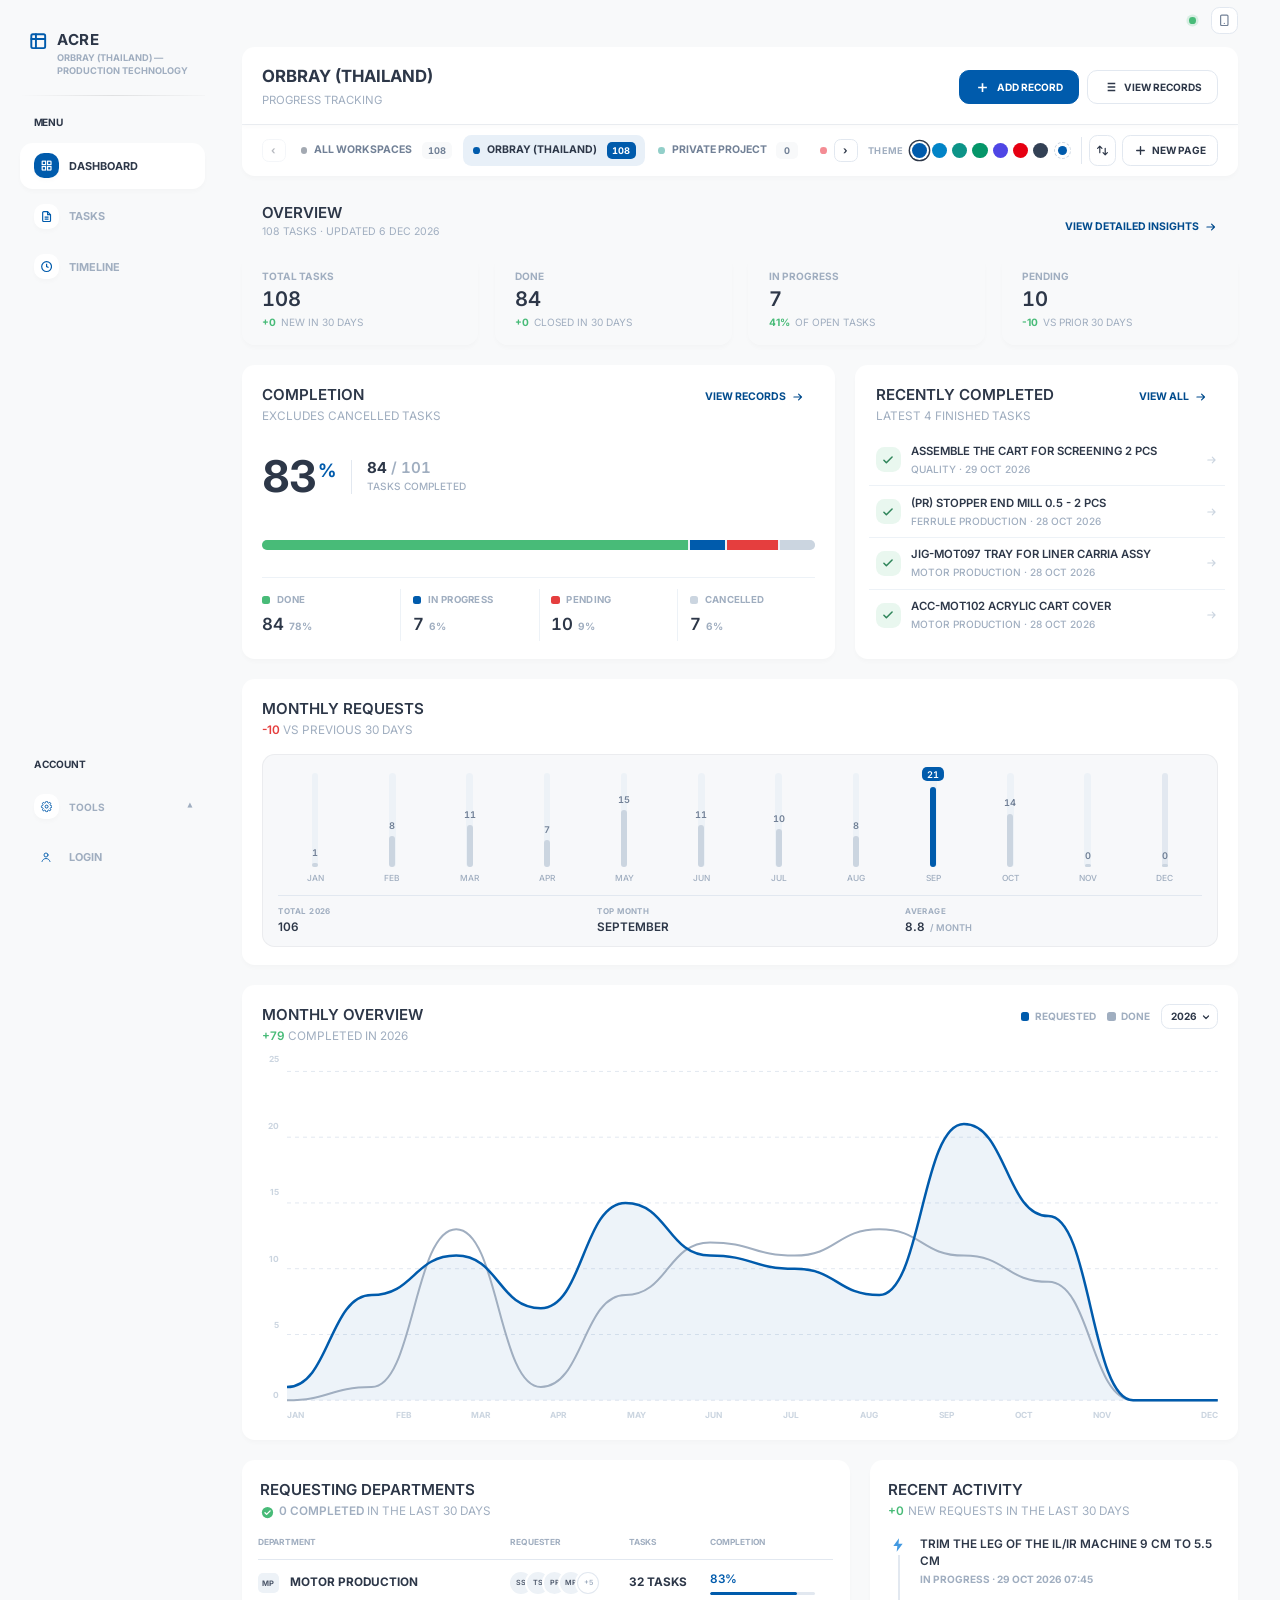
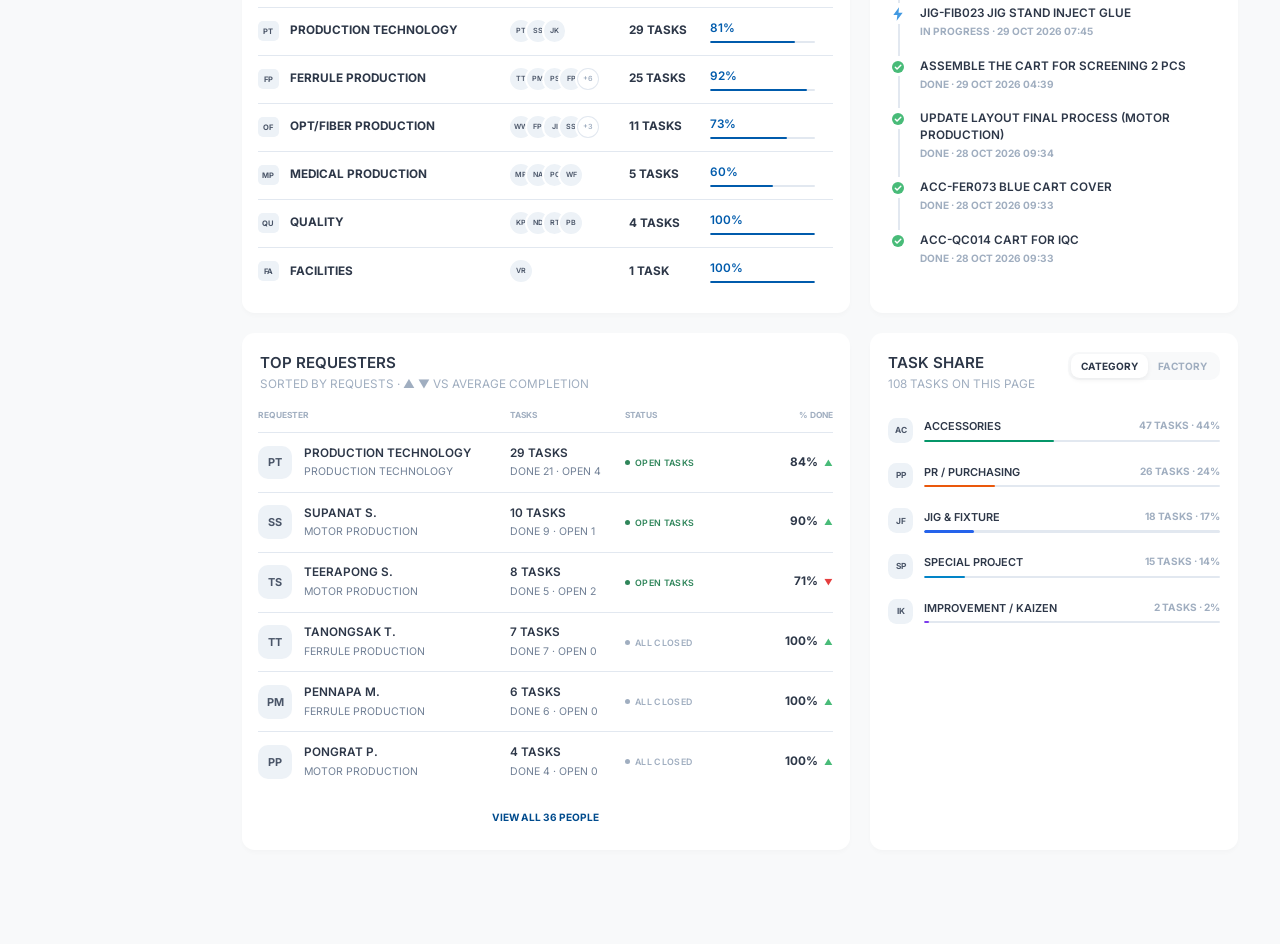
==== commit d61958d9: "Add files via upload" ====
--- a/index.html
+++ b/index.html
@@ -21,13 +21,13 @@
   <!-- Google Fonts: Sarabun & Inter -->
   <link rel="preconnect" href="https://fonts.googleapis.com">
   <link rel="preconnect" href="https://fonts.gstatic.com" crossorigin>
-  <link href="https://fonts.googleapis.com/css2?family=Inter:wght@400;500;600;700;800&family=IBM+Plex+Sans+Thai:wght@400;500;600;700&family=Noto+Sans+Thai:wght@400;500;600;700&family=Sarabun:wght@300;400;500;600;700&display=swap" rel="stylesheet">
+  <link href="https://fonts.googleapis.com/css2?family=Inter:wght@400;500;600;700;800&family=IBM+Plex+Sans+Thai:wght@400;500;600;700&family=IBM+Plex+Mono:wght@500&family=Noto+Sans+Thai:wght@400;500;600;700&family=Sarabun:wght@300;400;500;600;700&display=swap" rel="stylesheet">
   <link rel="stylesheet" href="styles.css?v=20261029_v36_opt">
-  <link rel="stylesheet" href="figma-theme.css?v=20261103_v49">
-  <link rel="stylesheet" id="fxScaleCss" href="figma-scale.css?v=20261103_v49">
+  <link rel="stylesheet" href="figma-theme.css?v=20261103_v67">
+  <link rel="stylesheet" id="fxScaleCss" href="figma-scale.css?v=20261103_v67">
   <!-- Chart.js CDN for Real-time Analytics -->
   <script src="https://cdn.jsdelivr.net/npm/chart.js@4.4.1/dist/chart.umd.min.js"></script>
-  <script src="figma-theme.js?v=20261103_v49"></script>
+  <script src="figma-theme.js?v=20261103_v67"></script>
   <!-- Google Firebase SDK (v10 compat) for Multi-Device Real-Time Cloud Sync -->
   <script src="https://www.gstatic.com/firebasejs/10.8.0/firebase-app-compat.js"></script>
   <script src="https://www.gstatic.com/firebasejs/10.8.0/firebase-firestore-compat.js"></script>
@@ -895,28 +895,28 @@
             <div class="form-group">
               <label class="form-label" for="achvJobType">JOB TYPE (ประเภทงาน)</label>
               <select id="achvJobType" class="form-control">
-                <option value="">-- อัตโนมัติ (AUTO) --</option>
-                <option value="D">D (DESIGN - ออกแบบ)</option>
-                <option value="R">R (REPAIR - ซ่อมแซม)</option>
-                <option value="M">M (MODIFY - ดัดแปลง/แก้ไข)</option>
-                <option value="I">I (INCREASE - สร้างเพิ่ม/สั่งซื้อ)</option>
-                <option value="A">A (ASSY/INSTALL - ประกอบ/ติดตั้ง)</option>
-                <option value="S">S (SIMULATION - จำลอง)</option>
+                <option value="">-- AUTO --</option>
+                <option value="D">D (DESIGN)</option>
+                <option value="R">R (REPAIR)</option>
+                <option value="M">M (MODIFY)</option>
+                <option value="I">I (INCREASE)</option>
+                <option value="A">A (ASSY/INSTALL)</option>
+                <option value="S">S (SIMULATION)</option>
                 <option value="D-A">D-A (DESIGN + ASSY/INSTALL)</option>
                 <option value="D-I">D-I (DESIGN + INCREASE)</option>
-                <option value="D-I-A">D-I-A (DESIGN + INC + ASSY)</option>
+                <option value="D-I-A">D-I-A (DESIGN + INCREASE + ASSY)</option>
                 <option value="I-A">I-A (INCREASE + ASSY/INSTALL)</option>
                 <option value="R-A">R-A (REPAIR + ASSY/INSTALL)</option>
                 <option value="M-I">M-I (MODIFY + INCREASE)</option>
                 <option value="M-A">M-A (MODIFY + ASSY/INSTALL)</option>
                 <option value="D-M">D-M (DESIGN + MODIFY)</option>
-                <option value="D-M-I">D-M-I (DESIGN + MODIFY + INC)</option>
+                <option value="D-M-I">D-M-I (DESIGN + MODIFY + INCREASE)</option>
                 <option value="I-R">I-R (INCREASE + REPAIR)</option>
                 <option value="R-D">R-D (REPAIR + DESIGN)</option>
                 <option value="I-M">I-M (INCREASE + MODIFY)</option>
-                <option value="T">T (TRAINING - ฝึกอบรม)</option>
-                <option value="AC">AC (ACTIVITY - กิจกรรม 5ส.)</option>
-                <option value="Q">Q (QUOTATION - เสนอราคา)</option>
+                <option value="T">T (TRAINING)</option>
+                <option value="AC">AC (ACTIVITY / 5S)</option>
+                <option value="Q">Q (QUOTATION)</option>
               </select>
             </div>
 
@@ -1887,12 +1887,12 @@
   <script src="job_requests_db.js?v=20260909_8"></script>
   <!-- Application Logic Script -->
   <script src="app.js?v=20261029_v36_opt"></script>
-  <script src="figma-dashboard.js?v=20261103_v49"></script>
-  <script src="figma-table.js?v=20261103_v49"></script>
-  <script src="figma-pages.js?v=20261103_v49"></script>
-  <script src="figma-profile.js?v=20261103_v49"></script>
-  <script src="figma-i18n.js?v=20261103_v49"></script>
-  <script src="figma-case.js?v=20261103_v49"></script>
+  <script src="figma-dashboard.js?v=20261103_v67"></script>
+  <script src="figma-table.js?v=20261103_v67"></script>
+  <script src="figma-pages.js?v=20261103_v67"></script>
+  <script src="figma-profile.js?v=20261103_v67"></script>
+  <script src="figma-i18n.js?v=20261103_v67"></script>
+  <script src="figma-case.js?v=20261103_v67"></script>
 
   <!-- iOS Mobile Action Sheet for Card (Edit / Delete / Cancel) -->
   <div id="mobileActionSheet" class="ios-action-sheet-overlay" onclick="closeMobileActionSheet(event)">
--- a/figma-theme.css
+++ b/figma-theme.css
@@ -2255,3 +2255,269 @@
 
 html body .analytics-section .chart-box .chart-title .eng-title-meta, html body .analytics-section .chart-box .chart-title .eng-title-meta * { color: #A0AEC0 !important; font-weight: 600 !important; }
 html body .requester-ranking-section { margin-left: 0 !important; margin-right: 0 !important; width: auto !important; }
+
+/* ==========================================================================
+   Profile photo block: avatar + (name · role) / actions / hint, centred
+   ========================================================================== */
+html body .fx-photo-box { grid-template-columns: 76px minmax(0, 1fr) !important; gap: 18px !important; padding: 18px 20px !important; align-items: center !important; border-radius: 16px !important; }
+html body .fx-photo-av { width: 76px !important; height: 76px !important; border-radius: 20px !important; }
+html body .fx-photo-info { display: flex !important; flex-direction: row !important; flex-wrap: wrap !important; align-items: center !important; column-gap: 8px !important; row-gap: 0 !important; }
+html body .fx-photo-info > b { font-size: 15px !important; line-height: 20px !important; max-width: calc(100% - 80px); }
+html body .fx-photo-info > .fx-acct-role { margin: 0 !important; }
+html body .fx-photo-info > .fx-photo-actions { flex-basis: 100%; margin: 10px 0 0 !important; }
+html body .fx-photo-info > small { flex-basis: 100%; margin-top: 8px; font-size: 10.5px !important; letter-spacing: .04em; }
+
+/* ==========================================================================
+   Card location tags: one line, extra text fades into an ellipsis
+   ========================================================================== */
+html body .card-location-tags { display: flex !important; flex-wrap: nowrap !important; gap: 6px !important; overflow: hidden; min-width: 0; }
+html body .card-location-tags .badge-dept { flex: 0 1 auto; min-width: 0; white-space: nowrap !important; overflow: hidden; text-overflow: ellipsis; }
+html body .card-location-tags .badge-dept:first-child { flex-shrink: 0; }
+
+/* ==========================================================================
+   Mobile (≤ 768px): calmer type, compact cards, no cramped columns
+   ========================================================================== */
+@media (max-width: 768px) {
+  html body { letter-spacing: 0 !important; }
+  /* dashboard cards */
+  html body .pu-card { padding: 18px !important; border-radius: 18px !important; }
+  html body .pu-title { font-size: 15px !important; }
+  html body .pu-sub { font-size: 11px !important; }
+  html body .pu-card-head { gap: 10px !important; align-items: flex-start !important; }
+  html body .pu-text-link { font-size: 10.5px !important; white-space: nowrap; }
+  html body .pu-section-head, html body .pu-overview-head { align-items: flex-start !important; }
+  /* stat tiles: label / number / note on the left, icon top-right */
+  html body .pu-stat { position: relative !important; display: block !important; padding: 16px !important; min-height: 0 !important; text-align: left !important; }
+  html body .pu-stat .pu-icon-box { position: absolute !important; top: 14px !important; right: 14px !important; width: 32px !important; height: 32px !important; margin: 0 !important; border-radius: 10px !important; }
+  html body .pu-stat .pu-stat-label { font-size: 10px !important; padding-right: 40px; }
+  html body .pu-stat .pu-stat-value { font-size: 22px !important; margin: 6px 0 4px !important; }
+  html body .pu-stat .pu-stat-meta { font-size: 10px !important; line-height: 1.35 !important; }
+  html body .pu-stats { gap: 12px !important; }
+  /* top requesters: drop the badge and % columns, keep name + count */
+  html body .pu-authors table th:nth-child(3), html body .pu-authors table td:nth-child(3),
+  html body .pu-authors table th:nth-child(4), html body .pu-authors table td:nth-child(4) { display: none !important; }
+  html body .pu-authors table td, html body .pu-authors table th { padding-left: 0 !important; padding-right: 0 !important; }
+  html body .pu-authors table td:nth-child(2), html body .pu-authors table th:nth-child(2) { text-align: right !important; white-space: nowrap; }
+  html body .pu-authors .pu-author b { font-size: 12.5px !important; line-height: 1.3 !important; }
+  html body .pu-authors .pu-author small, html body .pu-authors td small { font-size: 10.5px !important; }
+  html body .pu-authors .pu-av.lg { width: 36px !important; height: 36px !important; min-width: 36px; font-size: 11px !important; border-radius: 10px !important; }
+
+  /* timeline */
+  html body .atl { padding: 0 16px 18px !important; }
+  html body .atl-head { padding: 16px 0 10px !important; }
+  html body .atl-head h4 { font-size: 13.5px !important; }
+  html body .atl-list { padding-left: 20px !important; }
+  html body .atl-list::before { left: 4px !important; }
+  html body .atl-dot { left: -20px !important; top: 18px !important; width: 12px !important; height: 12px !important; border-width: 2.5px !important; }
+  html body .atl-card { padding: 14px !important; border-radius: 14px !important; }
+  html body .atl-top { gap: 10px !important; }
+  html body .atl-title { font-size: 12.5px !important; line-height: 1.4 !important; }
+  html body .atl-top .at-pill { flex: none; font-size: 9px !important; padding-left: 8px !important; padding-right: 8px !important; }
+  html body .atl .at-tags { gap: 6px !important; }
+  html body .atl-desc { font-size: 11.5px !important; }
+  html body .atl-note { font-size: 11px !important; }
+  html body .atl-foot { flex-wrap: nowrap !important; align-items: flex-end !important; gap: 10px !important; }
+  html body .atl-meta { flex-direction: column !important; align-items: flex-start !important; gap: 4px !important; font-size: 10.5px !important; min-width: 0; }
+  html body .atl-meta > i { display: none !important; }
+  html body .atl-meta > span { white-space: nowrap; overflow: hidden; text-overflow: ellipsis; max-width: 100%; }
+
+  /* task cards */
+  html body .ios-card, html body .achievement-card { border-radius: 18px !important; }
+  html body .ios-card-title, html body .card-title { font-size: 13.5px !important; line-height: 1.4 !important; }
+  html body .webull-data-grid { gap: 10px 12px !important; padding: 12px !important; }
+  html body .data-label { font-size: 9.5px !important; }
+  html body .data-val { font-size: 11.5px !important; }
+  html body .card-location-tags .badge-dept { font-size: 9.5px !important; }
+}
+
+/* card: request number + quotation always on one line */
+html body .webull-data-grid .data-item > div[style*="flex-wrap"] { flex-wrap: nowrap !important; min-width: 0; overflow: hidden; gap: 6px !important; }
+html body .webull-data-grid .data-item > div[style*="flex-wrap"] > .badge-code { flex: 0 1 auto; min-width: 0; white-space: nowrap !important; overflow: hidden; text-overflow: ellipsis; }
+html body .webull-data-grid .data-item > div[style*="flex-wrap"] > .badge-quotation { flex: 0 0 auto; white-space: nowrap !important; }
+html body .webull-data-grid .data-item { min-width: 0; }
+
+/* ==========================================================================
+   Mobile round 2
+   ========================================================================== */
+@media (max-width: 768px) {
+  /* no visible scrollbars */
+  html, body, html body * { scrollbar-width: none !important; }
+  html::-webkit-scrollbar, body::-webkit-scrollbar, html body *::-webkit-scrollbar { width: 0 !important; height: 0 !important; display: none !important; }
+
+  /* status filter pills: four equal pills that always fit the screen */
+  html body .mobile-quick-filter-scroll { display: grid !important; grid-template-columns: auto 1.5fr 1.15fr 1fr; gap: 6px !important; overflow: visible !important; padding-left: 16px !important; padding-right: 16px !important; }
+  html body .mobile-filter-pill { min-width: 0 !important; width: 100% !important; height: 32px !important; padding: 0 8px !important; gap: 5px !important; justify-content: center !important; font-size: 9.5px !important; letter-spacing: .02em !important; white-space: nowrap !important; overflow: hidden; border-radius: 10px !important; }
+  html body .mobile-filter-pill .pill-dot { width: 6px !important; height: 6px !important; flex: none; }
+  html body .mobile-filter-pill .pill-badge { font-size: 9px !important; padding: 2px 5px !important; min-width: 0 !important; flex: none; }
+  html body .mobile-filter-pill[data-status-filter="cancel"] { display: none !important; }
+
+  /* overview header: subtitle on one line */
+  html body .pu-head { display: flex !important; align-items: flex-start !important; justify-content: space-between !important; gap: 10px !important; }
+  html body .pu-head > div { flex: 1; min-width: 0; }
+  html body .pu-head p { white-space: nowrap !important; overflow: hidden; text-overflow: ellipsis; font-size: 10.5px !important; }
+  html body .pu-head .pu-text-link { flex: none; font-size: 10px !important; margin-top: 3px; }
+
+  /* task card header: smaller category + status, centred on one line */
+  html body .ios-card-header-bar { display: flex !important; align-items: center !important; gap: 8px !important; padding: 12px 14px !important; min-height: 0 !important; }
+  html body .ios-card-header-bar > div:first-child { flex-wrap: nowrap !important; }
+  html body .ios-card-cat-badge { display: inline-flex !important; align-items: center !important; height: 22px !important; padding: 0 8px !important; border-radius: 7px !important; font-size: 9.5px !important; line-height: 1 !important; max-width: 100%; }
+  html body .ios-card-cat-badge .cat-name { font-size: 9.5px !important; font-weight: 700 !important; letter-spacing: .03em; white-space: nowrap; overflow: hidden; text-overflow: ellipsis; }
+  html body .ios-card-header-right { display: flex !important; align-items: center !important; gap: 6px !important; }
+  html body .ios-card-header-right .status-pill { height: 22px !important; padding: 0 8px !important; font-size: 9.5px !important; border-radius: 7px !important; display: inline-flex !important; align-items: center !important; line-height: 1 !important; }
+  html body .ios-card-header-right .status-pill .status-dot-sm { display: none !important; }
+  html body .ios-card-more-btn { width: 28px !important; height: 28px !important; border-radius: 8px !important; }
+
+  /* add task: round icon button, lifted off the tab bar */
+  html body .mobile-dime-fab { width: 52px !important; height: 52px !important; min-width: 0 !important; padding: 0 !important; border-radius: 16px !important; bottom: calc(84px + env(safe-area-inset-bottom, 0px)) !important; right: 18px !important; justify-content: center !important; box-shadow: 0 8px 20px rgba(var(--primary-rgb), .32) !important; }
+  html body .mobile-dime-fab > span, html body .mobile-dime-fab > *:not(svg) { display: none !important; }
+  html body .mobile-dime-fab svg { width: 22px !important; height: 22px !important; margin: 0 !important; }
+}
+
+/* ==========================================================================
+   Unslop polish (2026-11-05)
+   ========================================================================== */
+/* sidebar: drop the decorative "Need help" card */
+html body .header-actions::after { content: none !important; display: none !important; }
+
+/* stat tiles are numbers: no filler icon tiles */
+html body .pu-stat .pu-icon-box { display: none !important; }
+html body .pu-stat .pu-stat-label { padding-right: 0 !important; }
+
+/* monthly requests: light surface, neutral bars, accent on the peak month only */
+html body .pu-dark-chart { background: #F7F8FA !important; box-shadow: none !important; border: 1px solid rgba(45, 55, 72, .06) !important; }
+html body .pu-wbar-track::before { background: #EDF2F7 !important; }
+html body .pu-wbar-fill { background: #CBD5E0 !important; box-shadow: none !important; }
+html body .pu-wbar.is-peak .pu-wbar-fill { background: var(--primary) !important; box-shadow: none !important; }
+html body .pu-wbar.is-now .pu-wbar-track::before { background: #E2E8F0 !important; }
+html body .pu-dark-chart-v .pu-wbar .pu-wbar-val { color: #718096 !important; font-weight: 600 !important; }
+html body .pu-dark-chart-v .pu-wbar.is-peak .pu-wbar-val { background: var(--primary) !important; color: #fff !important; }
+html body .pu-dark-chart-v .pu-wbar em { color: #A0AEC0 !important; font-weight: 500 !important; }
+html body .pu-dark-foot { border-top-color: #E2E8F0 !important; color: #A0AEC0 !important; }
+html body .pu-dark-foot b { color: #2D3748 !important; font-weight: 600 !important; }
+html body .pu-dark-foot small { color: #A0AEC0 !important; }
+
+/* monthly overview legend: done is the neutral line */
+html body .pu-legend i.ink { background: #A0AEC0 !important; }
+
+/* initials avatars and department marks: one quiet neutral, not a rainbow */
+html body .pu-av, html body .pu-co-ico, html body .at-req-av, html body .pu-thumb {
+  background: #EDF2F7 !important; color: #4A5568 !important; box-shadow: none !important;
+}
+html body .pu-avs .pu-av, html body .pu-stack .pu-av { box-shadow: 0 0 0 2px #fff !important; }
+
+/* requester status: quiet text with a dot instead of a filled pill */
+html body .pu-badge { background: none !important; padding: 0 !important; height: auto !important; color: #2F855A !important; font-size: 10.5px !important; font-weight: 600 !important; letter-spacing: .04em; display: inline-flex !important; align-items: center !important; gap: 6px; text-box: none !important; }
+html body .pu-badge::before { content: ''; width: 6px; height: 6px; border-radius: 50%; background: currentColor; flex: none; }
+html body .pu-badge.off { color: #A0AEC0 !important; }
+
+/* weights: hierarchy from size and colour, 600 at most */
+html body h1, html body h2, html body h3, html body h4, html body b, html body strong,
+html body .pu-title, html body .pu-head h2, html body .at-title, html body .atl-title, html body .chart-title,
+html body .pu-stat-value, html body .pu-comp-num, html body .at-req-tx b, html body .at-owner-name,
+html body .ios-card-title, html body .card-title, html body .modal-header h2, html body .modal-title,
+html body .ranking-name, html body .sup-member-name, html body .eng-line-title, html body .eng-flat-name { font-weight: 600 !important; }
+
+/* signature: request numbers and quotations set like stamped document numbers */
+html body .at-req-code, html body .at-code, html body .badge-code, html body .at-quote, html body .badge-quotation, html body .pu-mono {
+  font-family: "IBM Plex Mono", ui-monospace, "SFMono-Regular", Menlo, Consolas, monospace !important; font-weight: 500 !important; letter-spacing: 0 !important;
+}
+html body .pu-dark-foot span, html body .pu-dark-foot .pu-fs > span { color: #A0AEC0 !important; }
+html body .pu-avs .pu-av { width: 26px !important; height: 26px !important; min-width: 26px; margin-left: -6px !important; border: 0 !important; box-shadow: 0 0 0 2px #fff !important; font-size: 8.5px !important; font-weight: 600 !important; letter-spacing: 0 !important; overflow: visible !important; }
+html body .pu-avs .pu-av:first-child { margin-left: 0 !important; }
+html body .pu-avs .pu-av.more { background: #fff !important; color: #A0AEC0 !important; box-shadow: 0 0 0 1px #E2E8F0 inset, 0 0 0 2px #fff !important; }
+
+/* team tables: role tags in one column */
+html body .eng-support-table td.sup-td-name { display: table-cell !important; white-space: nowrap !important; }
+html body .sup-td-name .sup-color-bar { display: inline-block !important; vertical-align: middle; margin-right: 10px; }
+html body .sup-td-name .sup-member-name { display: inline-block !important; width: 150px; vertical-align: middle; white-space: nowrap; overflow: hidden; text-overflow: ellipsis; }
+html body .sup-td-name .sup-role-tag { display: inline-block !important; vertical-align: middle; margin-left: 4px; }
+
+/* ranking: TOP n badge text centred in its box and on the name block */
+html body .ranking-card-top { align-items: center !important; }
+html body .ranking-badge-pill { display: inline-block !important; line-height: 1 !important; padding: 6px 8px !important; }
+@supports (text-box: trim-both cap alphabetic) {
+  html body .ranking-badge-pill, html body .sup-role-tag { text-box: trim-both cap alphabetic; line-height: 1 !important; }
+  html body .ranking-badge-pill { padding: 7px 8px !important; }
+  html body .sup-role-tag { padding: 5px 7px !important; }
+}
+
+/* team tables: fit the card, never scroll sideways */
+html body .eng-table-list { overflow: visible !important; }
+html body .eng-support-table { table-layout: fixed !important; width: 100% !important; min-width: 0 !important; }
+html body .eng-support-table th:nth-child(1) { width: 38% !important; }
+html body .eng-support-table th:nth-child(2) { width: 24% !important; }
+html body .eng-support-table th:nth-child(3) { width: 17% !important; text-align: right !important; }
+html body .eng-support-table th:nth-child(4) { width: 21% !important; text-align: right !important; }
+html body .eng-support-table td { overflow: hidden; }
+html body .sup-td-name .sup-member-name { width: 112px !important; }
+html body .sup-td-status { white-space: normal !important; }
+html body .sup-tag { margin-right: 8px !important; white-space: nowrap; }
+html body .sup-td-count { white-space: nowrap; }
+html body .sup-all-pct { display: block; margin: 2px 0 0 !important; font-size: 10px !important; }
+html body .sup-inline-bar-track { max-width: 64px !important; min-width: 24px; }
+html body .sup-team-pct { min-width: 40px !important; }
+
+/* team tables v2: status on one line, even column rhythm */
+html body .eng-support-table th:nth-child(1) { width: 34% !important; }
+html body .eng-support-table th:nth-child(2) { width: 31% !important; }
+html body .eng-support-table th:nth-child(3) { width: 15% !important; }
+html body .eng-support-table th:nth-child(4) { width: 20% !important; }
+html body .eng-support-table th, html body .eng-support-table td { padding-left: 8px !important; padding-right: 8px !important; }
+html body .eng-support-table th:first-child, html body .eng-support-table td:first-child { padding-left: 0 !important; }
+html body .eng-support-table th:last-child, html body .eng-support-table td:last-child { padding-right: 0 !important; }
+html body .eng-support-table td { padding-top: 14px !important; padding-bottom: 14px !important; vertical-align: middle !important; }
+html body .sup-td-name .sup-member-name { width: 104px !important; }
+html body .sup-td-name .sup-color-bar { margin-right: 8px !important; }
+html body .sup-td-status { white-space: nowrap !important; }
+html body .sup-tag { margin-right: 10px !important; font-size: 10px !important; }
+html body .sup-tag:last-child { margin-right: 0 !important; }
+html body .sup-td-count { text-align: right !important; line-height: 1.25; }
+html body .sup-inline-bar-wrap { gap: 8px !important; }
+html body .eng-support-table th:nth-child(2), html body .eng-support-table td.sup-td-status { padding-left: 14px !important; }
+html body .eng-support-table th:nth-child(1) { width: 36% !important; } html body .eng-support-table th:nth-child(2) { width: 30% !important; } html body .eng-support-table th:nth-child(4) { width: 19% !important; }
+html body .sup-td-name .sup-member-name { width: 108px !important; }
+
+/* card titles that carry a meta line: title on one line, meta below it */
+html body .analytics-section .chart-title { flex-wrap: wrap !important; row-gap: 4px !important; }
+html body .analytics-section .chart-title > span:first-child { white-space: nowrap !important; flex: 1 1 auto; min-width: 0; overflow: hidden; text-overflow: ellipsis; }
+html body .analytics-section .chart-title .eng-title-meta { flex: 0 0 auto; }
+
+/* team tables: breathing room between count and share */
+html body .eng-support-table th:nth-child(3) { width: 15% !important; }
+html body .eng-support-table th:nth-child(4), html body .eng-support-table td.sup-td-bar { padding-left: 24px !important; }
+html body .eng-support-table th:nth-child(4) { width: 21% !important; }
+html body .sup-inline-bar-track { max-width: 56px !important; }
+
+/* top requesters: fixed, even columns */
+html body .pu-authors table { table-layout: fixed !important; width: 100% !important; }
+html body .pu-authors table th:nth-child(1) { width: 40%; }
+html body .pu-authors table th:nth-child(2) { width: 22%; }
+html body .pu-authors table th:nth-child(3) { width: 20%; }
+html body .pu-authors table th:nth-child(4) { width: 18%; text-align: right !important; }
+html body .pu-authors table td:nth-child(4) { text-align: right !important; }
+html body .pu-authors table th, html body .pu-authors table td { padding-left: 12px !important; padding-right: 12px !important; }
+html body .pu-authors table th:first-child, html body .pu-authors table td:first-child { padding-left: 0 !important; }
+html body .pu-authors table th:last-child, html body .pu-authors table td:last-child { padding-right: 0 !important; }
+html body .pu-authors .pu-author b, html body .pu-authors .pu-author small { white-space: nowrap; overflow: hidden; text-overflow: ellipsis; display: block; }
+html body .pu-authors .pu-author > span:last-child { min-width: 0; }
+@media (max-width: 768px) { html body .pu-authors table th:nth-child(1) { width: 66%; } html body .pu-authors table th:nth-child(2) { width: 34%; } }
+
+/* top requesters v2: name column + three equal centred columns */
+html body .pu-authors table th:nth-child(1) { width: 43% !important; }
+html body .pu-authors table th:nth-child(2), html body .pu-authors table th:nth-child(3), html body .pu-authors table th:nth-child(4) { width: 19% !important; }
+html body .pu-authors table th:nth-child(n+2), html body .pu-authors table td:nth-child(n+2) { text-align: center !important; }
+html body .pu-authors table td:nth-child(2) b, html body .pu-authors table td:nth-child(2) small { display: block; }
+html body .pu-authors table td:last-child, html body .pu-authors table th:last-child { padding-right: 12px !important; }
+@media (max-width: 768px) {
+  html body .pu-authors table th:nth-child(1) { width: 66% !important; }
+  html body .pu-authors table th:nth-child(2) { width: 34% !important; }
+  html body .pu-authors table th:nth-child(2), html body .pu-authors table td:nth-child(2) { text-align: right !important; }
+}
+/* top requesters v3: same alignment pattern as the team tables */
+html body .pu-authors table th:nth-child(2), html body .pu-authors table td:nth-child(2),
+html body .pu-authors table th:nth-child(3), html body .pu-authors table td:nth-child(3) { text-align: left !important; }
+html body .pu-authors table th:nth-child(4), html body .pu-authors table td:nth-child(4) { text-align: right !important; padding-right: 0 !important; }
+html body .pu-authors table th:nth-child(1) { width: 42% !important; }
+html body .pu-authors table th:nth-child(2) { width: 20% !important; }
+html body .pu-authors table th:nth-child(3) { width: 22% !important; }
+html body .pu-authors table th:nth-child(4) { width: 16% !important; }
--- a/figma-scale.css
+++ b/figma-scale.css
@@ -10595,6 +10595,197 @@
 html body .r-dot{ width: 5.04px !important; height: 5.04px !important; border-radius: 50% !important; }
 html body .analytics-section .chart-box .chart-title .eng-title-meta, html body .analytics-section .chart-box .chart-title .eng-title-meta *{ color: #A0AEC0 !important; font-weight: 600 !important; }
 html body .requester-ranking-section{ margin-left: 0 !important; margin-right: 0 !important; width: auto !important; }
+html body .fx-photo-box{ grid-template-columns: 63.84px minmax(0, 1fr) !important; gap: 15.12px !important; padding: 15.12px 16.8px !important; align-items: center !important; border-radius: 13.44px !important; }
+html body .fx-photo-av{ width: 63.84px !important; height: 63.84px !important; border-radius: 16.8px !important; }
+html body .fx-photo-info{ display: flex !important; flex-direction: row !important; flex-wrap: wrap !important; align-items: center !important; column-gap: 6.72px !important; row-gap: 0 !important; }
+html body .fx-photo-info > b{ font-size: 12.6px !important; line-height: 16.8px !important; max-width: calc(100% - 67.2px); }
+html body .fx-photo-info > .fx-acct-role{ margin: 0 !important; }
+html body .fx-photo-info > .fx-photo-actions{ flex-basis: 100%; margin: 8.4px 0 0 !important; }
+html body .fx-photo-info > small{ flex-basis: 100%; margin-top: 6.72px; font-size: 8.82px !important; letter-spacing: .04em; }
+html body .card-location-tags{ display: flex !important; flex-wrap: nowrap !important; gap: 5.04px !important; overflow: hidden; min-width: 0; }
+html body .card-location-tags .badge-dept{ flex: 0 1 auto; min-width: 0; white-space: nowrap !important; overflow: hidden; text-overflow: ellipsis; }
+html body .card-location-tags .badge-dept:first-child{ flex-shrink: 0; }
+@media (max-width: 768px) {html body{ letter-spacing: 0 !important; }
+html body .pu-card{ padding: 15.12px !important; border-radius: 15.12px !important; }
+html body .pu-title{ font-size: 12.6px !important; }
+html body .pu-sub{ font-size: 9.24px !important; }
+html body .pu-card-head{ gap: 8.4px !important; align-items: flex-start !important; }
+html body .pu-text-link{ font-size: 8.82px !important; white-space: nowrap; }
+html body .pu-section-head, html body .pu-overview-head{ align-items: flex-start !important; }
+html body .pu-stat{ position: relative !important; display: block !important; padding: 13.44px !important; min-height: 0 !important; text-align: left !important; }
+html body .pu-stat .pu-icon-box{ position: absolute !important; top: 11.76px !important; right: 11.76px !important; width: 26.88px !important; height: 26.88px !important; margin: 0 !important; border-radius: 8.4px !important; }
+html body .pu-stat .pu-stat-label{ font-size: 8.4px !important; padding-right: 33.6px; }
+html body .pu-stat .pu-stat-value{ font-size: 18.48px !important; margin: 5.04px 0 3.36px !important; }
+html body .pu-stat .pu-stat-meta{ font-size: 8.4px !important; line-height: 1.35 !important; }
+html body .pu-stats{ gap: 10.08px !important; }
+html body .pu-authors table th:nth-child(3), html body .pu-authors table td:nth-child(3),
+  html body .pu-authors table th:nth-child(4), html body .pu-authors table td:nth-child(4){ display: none !important; }
+html body .pu-authors table td, html body .pu-authors table th{ padding-left: 0 !important; padding-right: 0 !important; }
+html body .pu-authors table td:nth-child(2), html body .pu-authors table th:nth-child(2){ text-align: right !important; white-space: nowrap; }
+html body .pu-authors .pu-author b{ font-size: 10.5px !important; line-height: 1.3 !important; }
+html body .pu-authors .pu-author small, html body .pu-authors td small{ font-size: 8.82px !important; }
+html body .pu-authors .pu-av.lg{ width: 30.24px !important; height: 30.24px !important; min-width: 30.24px; font-size: 9.24px !important; border-radius: 8.4px !important; }
+html body .atl{ padding: 0 13.44px 15.12px !important; }
+html body .atl-head{ padding: 13.44px 0 8.4px !important; }
+html body .atl-head h4{ font-size: 11.34px !important; }
+html body .atl-list{ padding-left: 16.8px !important; }
+html body .atl-list::before{ left: 3.36px !important; }
+html body .atl-dot{ left: -16.8px !important; top: 15.12px !important; width: 10.08px !important; height: 10.08px !important; border-width: 2.1px !important; }
+html body .atl-card{ padding: 11.76px !important; border-radius: 11.76px !important; }
+html body .atl-top{ gap: 8.4px !important; }
+html body .atl-title{ font-size: 10.5px !important; line-height: 1.4 !important; }
+html body .atl-top .at-pill{ flex: none; font-size: 7.56px !important; padding-left: 6.72px !important; padding-right: 6.72px !important; }
+html body .atl .at-tags{ gap: 5.04px !important; }
+html body .atl-desc{ font-size: 9.66px !important; }
+html body .atl-note{ font-size: 9.24px !important; }
+html body .atl-foot{ flex-wrap: nowrap !important; align-items: flex-end !important; gap: 8.4px !important; }
+html body .atl-meta{ flex-direction: column !important; align-items: flex-start !important; gap: 3.36px !important; font-size: 8.82px !important; min-width: 0; }
+html body .atl-meta > i{ display: none !important; }
+html body .atl-meta > span{ white-space: nowrap; overflow: hidden; text-overflow: ellipsis; max-width: 100%; }
+html body .ios-card, html body .achievement-card{ border-radius: 15.12px !important; }
+html body .ios-card-title, html body .card-title{ font-size: 11.34px !important; line-height: 1.4 !important; }
+html body .webull-data-grid{ gap: 8.4px 10.08px !important; padding: 10.08px !important; }
+html body .data-label{ font-size: 7.98px !important; }
+html body .data-val{ font-size: 9.66px !important; }
+html body .card-location-tags .badge-dept{ font-size: 7.98px !important; }}
+html body .webull-data-grid .data-item > div[style*="flex-wrap"]{ flex-wrap: nowrap !important; min-width: 0; overflow: hidden; gap: 5.04px !important; }
+html body .webull-data-grid .data-item > div[style*="flex-wrap"] > .badge-code{ flex: 0 1 auto; min-width: 0; white-space: nowrap !important; overflow: hidden; text-overflow: ellipsis; }
+html body .webull-data-grid .data-item > div[style*="flex-wrap"] > .badge-quotation{ flex: 0 0 auto; white-space: nowrap !important; }
+html body .webull-data-grid .data-item{ min-width: 0; }
+@media (max-width: 768px) {html, body, html body *{ scrollbar-width: none !important; }
+html::-webkit-scrollbar, body::-webkit-scrollbar, html body *::-webkit-scrollbar{ width: 0 !important; height: 0 !important; display: none !important; }
+html body .mobile-quick-filter-scroll{ display: grid !important; grid-template-columns: auto 1.5fr 1.15fr 1fr; gap: 5.04px !important; overflow: visible !important; padding-left: 13.44px !important; padding-right: 13.44px !important; }
+html body .mobile-filter-pill{ min-width: 0 !important; width: 100% !important; height: 26.88px !important; padding: 0 6.72px !important; gap: 4.2px !important; justify-content: center !important; font-size: 7.98px !important; letter-spacing: .02em !important; white-space: nowrap !important; overflow: hidden; border-radius: 8.4px !important; }
+html body .mobile-filter-pill .pill-dot{ width: 5.04px !important; height: 5.04px !important; flex: none; }
+html body .mobile-filter-pill .pill-badge{ font-size: 7.56px !important; padding: 2px 4.2px !important; min-width: 0 !important; flex: none; }
+html body .mobile-filter-pill[data-status-filter="cancel"]{ display: none !important; }
+html body .pu-head{ display: flex !important; align-items: flex-start !important; justify-content: space-between !important; gap: 8.4px !important; }
+html body .pu-head > div{ flex: 1; min-width: 0; }
+html body .pu-head p{ white-space: nowrap !important; overflow: hidden; text-overflow: ellipsis; font-size: 8.82px !important; }
+html body .pu-head .pu-text-link{ flex: none; font-size: 8.4px !important; margin-top: 2.52px; }
+html body .ios-card-header-bar{ display: flex !important; align-items: center !important; gap: 6.72px !important; padding: 10.08px 11.76px !important; min-height: 0 !important; }
+html body .ios-card-header-bar > div:first-child{ flex-wrap: nowrap !important; }
+html body .ios-card-cat-badge{ display: inline-flex !important; align-items: center !important; height: 18.48px !important; padding: 0 6.72px !important; border-radius: 5.88px !important; font-size: 7.98px !important; line-height: 1 !important; max-width: 100%; }
+html body .ios-card-cat-badge .cat-name{ font-size: 7.98px !important; font-weight: 700 !important; letter-spacing: .03em; white-space: nowrap; overflow: hidden; text-overflow: ellipsis; }
+html body .ios-card-header-right{ display: flex !important; align-items: center !important; gap: 5.04px !important; }
+html body .ios-card-header-right .status-pill{ height: 18.48px !important; padding: 0 6.72px !important; font-size: 7.98px !important; border-radius: 5.88px !important; display: inline-flex !important; align-items: center !important; line-height: 1 !important; }
+html body .ios-card-header-right .status-pill .status-dot-sm{ display: none !important; }
+html body .ios-card-more-btn{ width: 23.52px !important; height: 23.52px !important; border-radius: 6.72px !important; }
+html body .mobile-dime-fab{ width: 43.68px !important; height: 43.68px !important; min-width: 0 !important; padding: 0 !important; border-radius: 13.44px !important; bottom: calc(70.56px + env(safe-area-inset-bottom, 0px)) !important; right: 15.12px !important; justify-content: center !important; box-shadow: 0 6.72px 16.8px rgba(var(--primary-rgb), .32) !important; }
+html body .mobile-dime-fab > span, html body .mobile-dime-fab > *:not(svg){ display: none !important; }
+html body .mobile-dime-fab svg{ width: 18.48px !important; height: 18.48px !important; margin: 0 !important; }}
+html body .header-actions::after{ content: none !important; display: none !important; }
+html body .pu-stat .pu-icon-box{ display: none !important; }
+html body .pu-stat .pu-stat-label{ padding-right: 0 !important; }
+html body .pu-dark-chart{ background: #F7F8FA !important; box-shadow: none !important; border: 1px solid rgba(45, 55, 72, .06) !important; }
+html body .pu-wbar-track::before{ background: #EDF2F7 !important; }
+html body .pu-wbar-fill{ background: #CBD5E0 !important; box-shadow: none !important; }
+html body .pu-wbar.is-peak .pu-wbar-fill{ background: var(--primary) !important; box-shadow: none !important; }
+html body .pu-wbar.is-now .pu-wbar-track::before{ background: #E2E8F0 !important; }
+html body .pu-dark-chart-v .pu-wbar .pu-wbar-val{ color: #718096 !important; font-weight: 600 !important; }
+html body .pu-dark-chart-v .pu-wbar.is-peak .pu-wbar-val{ background: var(--primary) !important; color: #fff !important; }
+html body .pu-dark-chart-v .pu-wbar em{ color: #A0AEC0 !important; font-weight: 500 !important; }
+html body .pu-dark-foot{ border-top-color: #E2E8F0 !important; color: #A0AEC0 !important; }
+html body .pu-dark-foot b{ color: #2D3748 !important; font-weight: 600 !important; }
+html body .pu-dark-foot small{ color: #A0AEC0 !important; }
+html body .pu-legend i.ink{ background: #A0AEC0 !important; }
+html body .pu-av, html body .pu-co-ico, html body .at-req-av, html body .pu-thumb{
+  background: #EDF2F7 !important; color: #4A5568 !important; box-shadow: none !important;
+}
+html body .pu-avs .pu-av, html body .pu-stack .pu-av{ box-shadow: 0 0 0 2px #fff !important; }
+html body .pu-badge{ background: none !important; padding: 0 !important; height: auto !important; color: #2F855A !important; font-size: 8.82px !important; font-weight: 600 !important; letter-spacing: .04em; display: inline-flex !important; align-items: center !important; gap: 5.04px; text-box: none !important; }
+html body .pu-badge::before{ content: ""; width: 5.04px; height: 5.04px; border-radius: 50%; background: currentColor; flex: none; }
+html body .pu-badge.off{ color: #A0AEC0 !important; }
+html body h1, html body h2, html body h3, html body h4, html body b, html body strong,
+html body .pu-title, html body .pu-head h2, html body .at-title, html body .atl-title, html body .chart-title,
+html body .pu-stat-value, html body .pu-comp-num, html body .at-req-tx b, html body .at-owner-name,
+html body .ios-card-title, html body .card-title, html body .modal-header h2, html body .modal-title,
+html body .ranking-name, html body .sup-member-name, html body .eng-line-title, html body .eng-flat-name{ font-weight: 600 !important; }
+html body .at-req-code, html body .at-code, html body .badge-code, html body .at-quote, html body .badge-quotation, html body .pu-mono{
+  font-family: "IBM Plex Mono", ui-monospace, "SFMono-Regular", Menlo, Consolas, monospace !important; font-weight: 500 !important; letter-spacing: 0 !important;
+}
+html body .pu-dark-foot span, html body .pu-dark-foot .pu-fs > span{ color: #A0AEC0 !important; }
+html body .pu-avs .pu-av{ width: 21.84px !important; height: 21.84px !important; min-width: 21.84px; margin-left: -5.04px !important; border: 0 !important; box-shadow: 0 0 0 2px #fff !important; font-size: 7.14px !important; font-weight: 600 !important; letter-spacing: 0 !important; overflow: visible !important; }
+html body .pu-avs .pu-av:first-child{ margin-left: 0 !important; }
+html body .pu-avs .pu-av.more{ background: #fff !important; color: #A0AEC0 !important; box-shadow: 0 0 0 1px #E2E8F0 inset, 0 0 0 2px #fff !important; }
+html body .eng-support-table td.sup-td-name{ display: table-cell !important; white-space: nowrap !important; }
+html body .sup-td-name .sup-color-bar{ display: inline-block !important; vertical-align: middle; margin-right: 8.4px; }
+html body .sup-td-name .sup-member-name{ display: inline-block !important; width: 126px; vertical-align: middle; white-space: nowrap; overflow: hidden; text-overflow: ellipsis; }
+html body .sup-td-name .sup-role-tag{ display: inline-block !important; vertical-align: middle; margin-left: 3.36px; }
+html body .ranking-card-top{ align-items: center !important; }
+html body .ranking-badge-pill{ display: inline-block !important; line-height: 1 !important; padding: 5.04px 6.72px !important; }
+@supports (text-box: trim-both cap alphabetic) {html body .ranking-badge-pill, html body .sup-role-tag{ text-box: trim-both cap alphabetic; line-height: 1 !important; }
+html body .ranking-badge-pill{ padding: 5.88px 6.72px !important; }
+html body .sup-role-tag{ padding: 4.2px 5.88px !important; }}
+html body .eng-table-list{ overflow: visible !important; }
+html body .eng-support-table{ table-layout: fixed !important; width: 100% !important; min-width: 0 !important; }
+html body .eng-support-table th:nth-child(1){ width: 38% !important; }
+html body .eng-support-table th:nth-child(2){ width: 24% !important; }
+html body .eng-support-table th:nth-child(3){ width: 17% !important; text-align: right !important; }
+html body .eng-support-table th:nth-child(4){ width: 21% !important; text-align: right !important; }
+html body .eng-support-table td{ overflow: hidden; }
+html body .sup-td-name .sup-member-name{ width: 94.08px !important; }
+html body .sup-td-status{ white-space: normal !important; }
+html body .sup-tag{ margin-right: 6.72px !important; white-space: nowrap; }
+html body .sup-td-count{ white-space: nowrap; }
+html body .sup-all-pct{ display: block; margin: 2px 0 0 !important; font-size: 8.4px !important; }
+html body .sup-inline-bar-track{ max-width: 53.76px !important; min-width: 20.16px; }
+html body .sup-team-pct{ min-width: 33.6px !important; }
+html body .eng-support-table th:nth-child(1){ width: 34% !important; }
+html body .eng-support-table th:nth-child(2){ width: 31% !important; }
+html body .eng-support-table th:nth-child(3){ width: 15% !important; }
+html body .eng-support-table th:nth-child(4){ width: 20% !important; }
+html body .eng-support-table th, html body .eng-support-table td{ padding-left: 6.72px !important; padding-right: 6.72px !important; }
+html body .eng-support-table th:first-child, html body .eng-support-table td:first-child{ padding-left: 0 !important; }
+html body .eng-support-table th:last-child, html body .eng-support-table td:last-child{ padding-right: 0 !important; }
+html body .eng-support-table td{ padding-top: 11.76px !important; padding-bottom: 11.76px !important; vertical-align: middle !important; }
+html body .sup-td-name .sup-member-name{ width: 87.36px !important; }
+html body .sup-td-name .sup-color-bar{ margin-right: 6.72px !important; }
+html body .sup-td-status{ white-space: nowrap !important; }
+html body .sup-tag{ margin-right: 8.4px !important; font-size: 8.4px !important; }
+html body .sup-tag:last-child{ margin-right: 0 !important; }
+html body .sup-td-count{ text-align: right !important; line-height: 1.25; }
+html body .sup-inline-bar-wrap{ gap: 6.72px !important; }
+html body .eng-support-table th:nth-child(2), html body .eng-support-table td.sup-td-status{ padding-left: 11.76px !important; }
+html body .eng-support-table th:nth-child(1){ width: 36% !important; }
+html body .eng-support-table th:nth-child(2){ width: 30% !important; }
+html body .eng-support-table th:nth-child(4){ width: 19% !important; }
+html body .sup-td-name .sup-member-name{ width: 90.72px !important; }
+html body .analytics-section .chart-title{ flex-wrap: wrap !important; row-gap: 3.36px !important; }
+html body .analytics-section .chart-title > span:first-child{ white-space: nowrap !important; flex: 1 1 auto; min-width: 0; overflow: hidden; text-overflow: ellipsis; }
+html body .analytics-section .chart-title .eng-title-meta{ flex: 0 0 auto; }
+html body .eng-support-table th:nth-child(3){ width: 15% !important; }
+html body .eng-support-table th:nth-child(4), html body .eng-support-table td.sup-td-bar{ padding-left: 20.16px !important; }
+html body .eng-support-table th:nth-child(4){ width: 21% !important; }
+html body .sup-inline-bar-track{ max-width: 47.04px !important; }
+html body .pu-authors table{ table-layout: fixed !important; width: 100% !important; }
+html body .pu-authors table th:nth-child(1){ width: 40%; }
+html body .pu-authors table th:nth-child(2){ width: 22%; }
+html body .pu-authors table th:nth-child(3){ width: 20%; }
+html body .pu-authors table th:nth-child(4){ width: 18%; text-align: right !important; }
+html body .pu-authors table td:nth-child(4){ text-align: right !important; }
+html body .pu-authors table th, html body .pu-authors table td{ padding-left: 10.08px !important; padding-right: 10.08px !important; }
+html body .pu-authors table th:first-child, html body .pu-authors table td:first-child{ padding-left: 0 !important; }
+html body .pu-authors table th:last-child, html body .pu-authors table td:last-child{ padding-right: 0 !important; }
+html body .pu-authors .pu-author b, html body .pu-authors .pu-author small{ white-space: nowrap; overflow: hidden; text-overflow: ellipsis; display: block; }
+html body .pu-authors .pu-author > span:last-child{ min-width: 0; }
+@media (max-width: 768px) {html body .pu-authors table th:nth-child(1){ width: 66%; }
+html body .pu-authors table th:nth-child(2){ width: 34%; }}
+html body .pu-authors table th:nth-child(1){ width: 43% !important; }
+html body .pu-authors table th:nth-child(2), html body .pu-authors table th:nth-child(3), html body .pu-authors table th:nth-child(4){ width: 19% !important; }
+html body .pu-authors table th:nth-child(n/**/+2), html body .pu-authors table td:nth-child(n/**/+2){ text-align: center !important; }
+html body .pu-authors table td:nth-child(2) b, html body .pu-authors table td:nth-child(2) small{ display: block; }
+html body .pu-authors table td:last-child, html body .pu-authors table th:last-child{ padding-right: 10.08px !important; }
+@media (max-width: 768px) {html body .pu-authors table th:nth-child(1){ width: 66% !important; }
+html body .pu-authors table th:nth-child(2){ width: 34% !important; }
+html body .pu-authors table th:nth-child(2), html body .pu-authors table td:nth-child(2){ text-align: right !important; }}
+html body .pu-authors table th:nth-child(2), html body .pu-authors table td:nth-child(2),
+html body .pu-authors table th:nth-child(3), html body .pu-authors table td:nth-child(3){ text-align: left !important; }
+html body .pu-authors table th:nth-child(4), html body .pu-authors table td:nth-child(4){ text-align: right !important; padding-right: 0 !important; }
+html body .pu-authors table th:nth-child(1){ width: 42% !important; }
+html body .pu-authors table th:nth-child(2){ width: 20% !important; }
+html body .pu-authors table th:nth-child(3){ width: 22% !important; }
+html body .pu-authors table th:nth-child(4){ width: 16% !important; }
 .at-wrap{ background: #fff; border-radius: 12.6px; box-shadow: 0 2.94px 4.62px rgba(0,0,0,.02); overflow: hidden; }
 .at-bar-top{ display: flex; align-items: center; justify-content: space-between; gap: 10.08px; padding: 11.76px 15.12px; border-bottom: 1px solid #EDF2F7; flex-wrap: wrap; }
 .at-summary{ display: flex; align-items: center; gap: 6.72px; font-size: 10.08px; font-weight: 700; color: #A0AEC0; letter-spacing: .03em; flex-wrap: wrap; }
@@ -10859,6 +11050,44 @@
 @supports (text-box: trim-both cap alphabetic) {html body .workspace-tab-name{ line-height: 1 !important; text-box: trim-both cap alphabetic !important; }
 html body .workspace-tab-count{ display: inline-block !important; height: auto !important; line-height: 1 !important; padding: 4.2px 5.88px !important; text-box: trim-both cap alphabetic !important; }
 html body .workspace-tab-btn, html body .workspace-tab-info{ align-items: center !important; }}
+html body .at-table td{ padding-top: 13.44px !important; padding-bottom: 13.44px !important; }
+html body .at-status .at-st-top{ height: 18.48px; align-items: center; }
+html body .at-status .at-st-meta{ margin-top: 6.72px !important; height: 11.76px; align-items: center !important; line-height: 11.76px !important; }
+html body .at-status .at-st-meta .at-sub, html body .at-status .at-st-meta b{ line-height: 11.76px !important; }
+html body .at-status > .at-bar{ margin-top: 6.72px !important; height: 4.2px !important; }
+html body .at-req-in{ align-items: flex-start !important; }
+html body .at-req-av{ margin-top: 0 !important; width: 30.24px !important; height: 30.24px !important; }
+html body .at-req-tx{ gap: 0 !important; }
+html body .at-req-tx b{ padding-top: 0 !important; line-height: 16.8px !important; }
+html body .at-req-tx small{ margin-top: 3.36px !important; line-height: 11.76px !important; }
+html body .at-req-code{ margin-top: 3.36px !important; line-height: 12.6px !important; }
+html body .at-title{ padding-top: 0 !important; line-height: 16.8px !important; }
+html body .at-row td.at-task .at-tags{ margin-top: 5.04px !important; }
+@supports (text-box: trim-both cap alphabetic) {html body .at-req-tx b, html body .at-req-tx small, html body .at-req-code,
+  html body .at-status .at-st-meta .at-sub, html body .at-status .at-st-meta b{
+    text-box: trim-both cap alphabetic !important; line-height: 1.35 !important;
+  }
+html body .at-req-tx{ display: flex !important; flex-direction: column !important; gap: 7.56px !important; padding-top: 5.04px; }
+html body .at-req-tx small, html body .at-req-code{ margin-top: 0 !important; }
+html body .at-req-tx b, html body .at-req-tx small, html body .at-req-code,
+  html body .at-status .at-st-meta .at-sub, html body .at-status .at-st-meta b{
+    padding-top: 3.36px !important; padding-bottom: 3.36px !important; margin-top: -3.36px !important; margin-bottom: -3.36px !important;
+  }
+html body .at-status .at-st-top{ height: auto; }
+html body .at-status .at-st-meta{ height: auto !important; margin-top: 7.56px !important; align-items: flex-end !important; line-height: 1 !important; }
+html body .at-status > .at-bar{ margin-top: 7.56px !important; }}
+html body .at-quote{ max-width: 100%; overflow: hidden; text-overflow: ellipsis; white-space: nowrap; }
+html body .at-quote-more{ font-style: normal; margin-left: 4.2px; padding-left: 4.2px; border-left: 1px solid #FBD38D; color: #DD6B20; font-weight: 700; }
+html body .at-table:not(.af-table) th:nth-child(6){ width: 114.24px !important; }
+html body .at-table:not(.af-table) th:nth-child(7){ width: 107.52px !important; }
+html body .at-table:not(.af-table) th:nth-child(8){ width: 77.28px !important; }
+html body .at-table td.at-files{ white-space: nowrap; text-align: center; }
+html body .at-table td.at-files .at-file{ margin: 0 2px !important; vertical-align: top; }
+html body .at-owner{ white-space: nowrap; overflow: hidden; text-overflow: ellipsis; }
+html body .at-table td.at-end{ text-align: right; }
+html body .at-end .at-actions{ justify-content: flex-end; }
+html body .at-end.is-swapped .at-actions{ display: inline-flex !important; margin-top: -2.52px !important; }
+html body .at-end.is-swapped .at-date{ display: block; margin-top: 8.4px !important; padding-top: 0 !important; }
 html body .murata-hero-title span{ display: none !important; }
 @media (min-width: 769px) {html body .murata-hero-card, html body .murata-hero-content{ width: 100% !important; max-width: none !important; }
 html body .murata-hero-content{ grid-template-columns: minmax(0, 1fr) auto !important; }
@@ -11394,4 +11623,195 @@
 html body .r-dot{ width: 5.04px !important; height: 5.04px !important; border-radius: 50% !important; }
 html body .analytics-section .chart-box .chart-title .eng-title-meta, html body .analytics-section .chart-box .chart-title .eng-title-meta *{ color: #A0AEC0 !important; font-weight: 600 !important; }
 html body .requester-ranking-section{ margin-left: 0 !important; margin-right: 0 !important; width: auto !important; }
-}
+html body .fx-photo-box{ grid-template-columns: 63.84px minmax(0, 1fr) !important; gap: 15.12px !important; padding: 15.12px 16.8px !important; align-items: center !important; border-radius: 13.44px !important; }
+html body .fx-photo-av{ width: 63.84px !important; height: 63.84px !important; border-radius: 16.8px !important; }
+html body .fx-photo-info{ display: flex !important; flex-direction: row !important; flex-wrap: wrap !important; align-items: center !important; column-gap: 6.72px !important; row-gap: 0 !important; }
+html body .fx-photo-info > b{ font-size: 12.6px !important; line-height: 16.8px !important; max-width: calc(100% - 67.2px); }
+html body .fx-photo-info > .fx-acct-role{ margin: 0 !important; }
+html body .fx-photo-info > .fx-photo-actions{ flex-basis: 100%; margin: 8.4px 0 0 !important; }
+html body .fx-photo-info > small{ flex-basis: 100%; margin-top: 6.72px; font-size: 8.82px !important; letter-spacing: .04em; }
+html body .card-location-tags{ display: flex !important; flex-wrap: nowrap !important; gap: 5.04px !important; overflow: hidden; min-width: 0; }
+html body .card-location-tags .badge-dept{ flex: 0 1 auto; min-width: 0; white-space: nowrap !important; overflow: hidden; text-overflow: ellipsis; }
+html body .card-location-tags .badge-dept:first-child{ flex-shrink: 0; }
+@media (max-width: 768px) {html body{ letter-spacing: 0 !important; }
+html body .pu-card{ padding: 15.12px !important; border-radius: 15.12px !important; }
+html body .pu-title{ font-size: 12.6px !important; }
+html body .pu-sub{ font-size: 9.24px !important; }
+html body .pu-card-head{ gap: 8.4px !important; align-items: flex-start !important; }
+html body .pu-text-link{ font-size: 8.82px !important; white-space: nowrap; }
+html body .pu-section-head, html body .pu-overview-head{ align-items: flex-start !important; }
+html body .pu-stat{ position: relative !important; display: block !important; padding: 13.44px !important; min-height: 0 !important; text-align: left !important; }
+html body .pu-stat .pu-icon-box{ position: absolute !important; top: 11.76px !important; right: 11.76px !important; width: 26.88px !important; height: 26.88px !important; margin: 0 !important; border-radius: 8.4px !important; }
+html body .pu-stat .pu-stat-label{ font-size: 8.4px !important; padding-right: 33.6px; }
+html body .pu-stat .pu-stat-value{ font-size: 18.48px !important; margin: 5.04px 0 3.36px !important; }
+html body .pu-stat .pu-stat-meta{ font-size: 8.4px !important; line-height: 1.35 !important; }
+html body .pu-stats{ gap: 10.08px !important; }
+html body .pu-authors table th:nth-child(3), html body .pu-authors table td:nth-child(3),
+  html body .pu-authors table th:nth-child(4), html body .pu-authors table td:nth-child(4){ display: none !important; }
+html body .pu-authors table td, html body .pu-authors table th{ padding-left: 0 !important; padding-right: 0 !important; }
+html body .pu-authors table td:nth-child(2), html body .pu-authors table th:nth-child(2){ text-align: right !important; white-space: nowrap; }
+html body .pu-authors .pu-author b{ font-size: 10.5px !important; line-height: 1.3 !important; }
+html body .pu-authors .pu-author small, html body .pu-authors td small{ font-size: 8.82px !important; }
+html body .pu-authors .pu-av.lg{ width: 30.24px !important; height: 30.24px !important; min-width: 30.24px; font-size: 9.24px !important; border-radius: 8.4px !important; }
+html body .atl{ padding: 0 13.44px 15.12px !important; }
+html body .atl-head{ padding: 13.44px 0 8.4px !important; }
+html body .atl-head h4{ font-size: 11.34px !important; }
+html body .atl-list{ padding-left: 16.8px !important; }
+html body .atl-list::before{ left: 3.36px !important; }
+html body .atl-dot{ left: -16.8px !important; top: 15.12px !important; width: 10.08px !important; height: 10.08px !important; border-width: 2.1px !important; }
+html body .atl-card{ padding: 11.76px !important; border-radius: 11.76px !important; }
+html body .atl-top{ gap: 8.4px !important; }
+html body .atl-title{ font-size: 10.5px !important; line-height: 1.4 !important; }
+html body .atl-top .at-pill{ flex: none; font-size: 7.56px !important; padding-left: 6.72px !important; padding-right: 6.72px !important; }
+html body .atl .at-tags{ gap: 5.04px !important; }
+html body .atl-desc{ font-size: 9.66px !important; }
+html body .atl-note{ font-size: 9.24px !important; }
+html body .atl-foot{ flex-wrap: nowrap !important; align-items: flex-end !important; gap: 8.4px !important; }
+html body .atl-meta{ flex-direction: column !important; align-items: flex-start !important; gap: 3.36px !important; font-size: 8.82px !important; min-width: 0; }
+html body .atl-meta > i{ display: none !important; }
+html body .atl-meta > span{ white-space: nowrap; overflow: hidden; text-overflow: ellipsis; max-width: 100%; }
+html body .ios-card, html body .achievement-card{ border-radius: 15.12px !important; }
+html body .ios-card-title, html body .card-title{ font-size: 11.34px !important; line-height: 1.4 !important; }
+html body .webull-data-grid{ gap: 8.4px 10.08px !important; padding: 10.08px !important; }
+html body .data-label{ font-size: 7.98px !important; }
+html body .data-val{ font-size: 9.66px !important; }
+html body .card-location-tags .badge-dept{ font-size: 7.98px !important; }}
+html body .webull-data-grid .data-item > div[style*="flex-wrap"]{ flex-wrap: nowrap !important; min-width: 0; overflow: hidden; gap: 5.04px !important; }
+html body .webull-data-grid .data-item > div[style*="flex-wrap"] > .badge-code{ flex: 0 1 auto; min-width: 0; white-space: nowrap !important; overflow: hidden; text-overflow: ellipsis; }
+html body .webull-data-grid .data-item > div[style*="flex-wrap"] > .badge-quotation{ flex: 0 0 auto; white-space: nowrap !important; }
+html body .webull-data-grid .data-item{ min-width: 0; }
+@media (max-width: 768px) {html, body, html body *{ scrollbar-width: none !important; }
+html::-webkit-scrollbar, body::-webkit-scrollbar, html body *::-webkit-scrollbar{ width: 0 !important; height: 0 !important; display: none !important; }
+html body .mobile-quick-filter-scroll{ display: grid !important; grid-template-columns: auto 1.5fr 1.15fr 1fr; gap: 5.04px !important; overflow: visible !important; padding-left: 13.44px !important; padding-right: 13.44px !important; }
+html body .mobile-filter-pill{ min-width: 0 !important; width: 100% !important; height: 26.88px !important; padding: 0 6.72px !important; gap: 4.2px !important; justify-content: center !important; font-size: 7.98px !important; letter-spacing: .02em !important; white-space: nowrap !important; overflow: hidden; border-radius: 8.4px !important; }
+html body .mobile-filter-pill .pill-dot{ width: 5.04px !important; height: 5.04px !important; flex: none; }
+html body .mobile-filter-pill .pill-badge{ font-size: 7.56px !important; padding: 2px 4.2px !important; min-width: 0 !important; flex: none; }
+html body .mobile-filter-pill[data-status-filter="cancel"]{ display: none !important; }
+html body .pu-head{ display: flex !important; align-items: flex-start !important; justify-content: space-between !important; gap: 8.4px !important; }
+html body .pu-head > div{ flex: 1; min-width: 0; }
+html body .pu-head p{ white-space: nowrap !important; overflow: hidden; text-overflow: ellipsis; font-size: 8.82px !important; }
+html body .pu-head .pu-text-link{ flex: none; font-size: 8.4px !important; margin-top: 2.52px; }
+html body .ios-card-header-bar{ display: flex !important; align-items: center !important; gap: 6.72px !important; padding: 10.08px 11.76px !important; min-height: 0 !important; }
+html body .ios-card-header-bar > div:first-child{ flex-wrap: nowrap !important; }
+html body .ios-card-cat-badge{ display: inline-flex !important; align-items: center !important; height: 18.48px !important; padding: 0 6.72px !important; border-radius: 5.88px !important; font-size: 7.98px !important; line-height: 1 !important; max-width: 100%; }
+html body .ios-card-cat-badge .cat-name{ font-size: 7.98px !important; font-weight: 700 !important; letter-spacing: .03em; white-space: nowrap; overflow: hidden; text-overflow: ellipsis; }
+html body .ios-card-header-right{ display: flex !important; align-items: center !important; gap: 5.04px !important; }
+html body .ios-card-header-right .status-pill{ height: 18.48px !important; padding: 0 6.72px !important; font-size: 7.98px !important; border-radius: 5.88px !important; display: inline-flex !important; align-items: center !important; line-height: 1 !important; }
+html body .ios-card-header-right .status-pill .status-dot-sm{ display: none !important; }
+html body .ios-card-more-btn{ width: 23.52px !important; height: 23.52px !important; border-radius: 6.72px !important; }
+html body .mobile-dime-fab{ width: 43.68px !important; height: 43.68px !important; min-width: 0 !important; padding: 0 !important; border-radius: 13.44px !important; bottom: calc(70.56px + env(safe-area-inset-bottom, 0px)) !important; right: 15.12px !important; justify-content: center !important; box-shadow: 0 6.72px 16.8px rgba(var(--primary-rgb), .32) !important; }
+html body .mobile-dime-fab > span, html body .mobile-dime-fab > *:not(svg){ display: none !important; }
+html body .mobile-dime-fab svg{ width: 18.48px !important; height: 18.48px !important; margin: 0 !important; }}
+html body .header-actions::after{ content: none !important; display: none !important; }
+html body .pu-stat .pu-icon-box{ display: none !important; }
+html body .pu-stat .pu-stat-label{ padding-right: 0 !important; }
+html body .pu-dark-chart{ background: #F7F8FA !important; box-shadow: none !important; border: 1px solid rgba(45, 55, 72, .06) !important; }
+html body .pu-wbar-track::before{ background: #EDF2F7 !important; }
+html body .pu-wbar-fill{ background: #CBD5E0 !important; box-shadow: none !important; }
+html body .pu-wbar.is-peak .pu-wbar-fill{ background: var(--primary) !important; box-shadow: none !important; }
+html body .pu-wbar.is-now .pu-wbar-track::before{ background: #E2E8F0 !important; }
+html body .pu-dark-chart-v .pu-wbar .pu-wbar-val{ color: #718096 !important; font-weight: 600 !important; }
+html body .pu-dark-chart-v .pu-wbar.is-peak .pu-wbar-val{ background: var(--primary) !important; color: #fff !important; }
+html body .pu-dark-chart-v .pu-wbar em{ color: #A0AEC0 !important; font-weight: 500 !important; }
+html body .pu-dark-foot{ border-top-color: #E2E8F0 !important; color: #A0AEC0 !important; }
+html body .pu-dark-foot b{ color: #2D3748 !important; font-weight: 600 !important; }
+html body .pu-dark-foot small{ color: #A0AEC0 !important; }
+html body .pu-legend i.ink{ background: #A0AEC0 !important; }
+html body .pu-av, html body .pu-co-ico, html body .at-req-av, html body .pu-thumb{
+  background: #EDF2F7 !important; color: #4A5568 !important; box-shadow: none !important;
+}
+html body .pu-avs .pu-av, html body .pu-stack .pu-av{ box-shadow: 0 0 0 2px #fff !important; }
+html body .pu-badge{ background: none !important; padding: 0 !important; height: auto !important; color: #2F855A !important; font-size: 8.82px !important; font-weight: 600 !important; letter-spacing: .04em; display: inline-flex !important; align-items: center !important; gap: 5.04px; text-box: none !important; }
+html body .pu-badge::before{ content: ""; width: 5.04px; height: 5.04px; border-radius: 50%; background: currentColor; flex: none; }
+html body .pu-badge.off{ color: #A0AEC0 !important; }
+html body h1, html body h2, html body h3, html body h4, html body b, html body strong,
+html body .pu-title, html body .pu-head h2, html body .at-title, html body .atl-title, html body .chart-title,
+html body .pu-stat-value, html body .pu-comp-num, html body .at-req-tx b, html body .at-owner-name,
+html body .ios-card-title, html body .card-title, html body .modal-header h2, html body .modal-title,
+html body .ranking-name, html body .sup-member-name, html body .eng-line-title, html body .eng-flat-name{ font-weight: 600 !important; }
+html body .at-req-code, html body .at-code, html body .badge-code, html body .at-quote, html body .badge-quotation, html body .pu-mono{
+  font-family: "IBM Plex Mono", ui-monospace, "SFMono-Regular", Menlo, Consolas, monospace !important; font-weight: 500 !important; letter-spacing: 0 !important;
+}
+html body .pu-dark-foot span, html body .pu-dark-foot .pu-fs > span{ color: #A0AEC0 !important; }
+html body .pu-avs .pu-av{ width: 21.84px !important; height: 21.84px !important; min-width: 21.84px; margin-left: -5.04px !important; border: 0 !important; box-shadow: 0 0 0 2px #fff !important; font-size: 7.14px !important; font-weight: 600 !important; letter-spacing: 0 !important; overflow: visible !important; }
+html body .pu-avs .pu-av:first-child{ margin-left: 0 !important; }
+html body .pu-avs .pu-av.more{ background: #fff !important; color: #A0AEC0 !important; box-shadow: 0 0 0 1px #E2E8F0 inset, 0 0 0 2px #fff !important; }
+html body .eng-support-table td.sup-td-name{ display: table-cell !important; white-space: nowrap !important; }
+html body .sup-td-name .sup-color-bar{ display: inline-block !important; vertical-align: middle; margin-right: 8.4px; }
+html body .sup-td-name .sup-member-name{ display: inline-block !important; width: 126px; vertical-align: middle; white-space: nowrap; overflow: hidden; text-overflow: ellipsis; }
+html body .sup-td-name .sup-role-tag{ display: inline-block !important; vertical-align: middle; margin-left: 3.36px; }
+html body .ranking-card-top{ align-items: center !important; }
+html body .ranking-badge-pill{ display: inline-block !important; line-height: 1 !important; padding: 5.04px 6.72px !important; }
+@supports (text-box: trim-both cap alphabetic) {html body .ranking-badge-pill, html body .sup-role-tag{ text-box: trim-both cap alphabetic; line-height: 1 !important; }
+html body .ranking-badge-pill{ padding: 5.88px 6.72px !important; }
+html body .sup-role-tag{ padding: 4.2px 5.88px !important; }}
+html body .eng-table-list{ overflow: visible !important; }
+html body .eng-support-table{ table-layout: fixed !important; width: 100% !important; min-width: 0 !important; }
+html body .eng-support-table th:nth-child(1){ width: 38% !important; }
+html body .eng-support-table th:nth-child(2){ width: 24% !important; }
+html body .eng-support-table th:nth-child(3){ width: 17% !important; text-align: right !important; }
+html body .eng-support-table th:nth-child(4){ width: 21% !important; text-align: right !important; }
+html body .eng-support-table td{ overflow: hidden; }
+html body .sup-td-name .sup-member-name{ width: 94.08px !important; }
+html body .sup-td-status{ white-space: normal !important; }
+html body .sup-tag{ margin-right: 6.72px !important; white-space: nowrap; }
+html body .sup-td-count{ white-space: nowrap; }
+html body .sup-all-pct{ display: block; margin: 2px 0 0 !important; font-size: 8.4px !important; }
+html body .sup-inline-bar-track{ max-width: 53.76px !important; min-width: 20.16px; }
+html body .sup-team-pct{ min-width: 33.6px !important; }
+html body .eng-support-table th:nth-child(1){ width: 34% !important; }
+html body .eng-support-table th:nth-child(2){ width: 31% !important; }
+html body .eng-support-table th:nth-child(3){ width: 15% !important; }
+html body .eng-support-table th:nth-child(4){ width: 20% !important; }
+html body .eng-support-table th, html body .eng-support-table td{ padding-left: 6.72px !important; padding-right: 6.72px !important; }
+html body .eng-support-table th:first-child, html body .eng-support-table td:first-child{ padding-left: 0 !important; }
+html body .eng-support-table th:last-child, html body .eng-support-table td:last-child{ padding-right: 0 !important; }
+html body .eng-support-table td{ padding-top: 11.76px !important; padding-bottom: 11.76px !important; vertical-align: middle !important; }
+html body .sup-td-name .sup-member-name{ width: 87.36px !important; }
+html body .sup-td-name .sup-color-bar{ margin-right: 6.72px !important; }
+html body .sup-td-status{ white-space: nowrap !important; }
+html body .sup-tag{ margin-right: 8.4px !important; font-size: 8.4px !important; }
+html body .sup-tag:last-child{ margin-right: 0 !important; }
+html body .sup-td-count{ text-align: right !important; line-height: 1.25; }
+html body .sup-inline-bar-wrap{ gap: 6.72px !important; }
+html body .eng-support-table th:nth-child(2), html body .eng-support-table td.sup-td-status{ padding-left: 11.76px !important; }
+html body .eng-support-table th:nth-child(1){ width: 36% !important; }
+html body .eng-support-table th:nth-child(2){ width: 30% !important; }
+html body .eng-support-table th:nth-child(4){ width: 19% !important; }
+html body .sup-td-name .sup-member-name{ width: 90.72px !important; }
+html body .analytics-section .chart-title{ flex-wrap: wrap !important; row-gap: 3.36px !important; }
+html body .analytics-section .chart-title > span:first-child{ white-space: nowrap !important; flex: 1 1 auto; min-width: 0; overflow: hidden; text-overflow: ellipsis; }
+html body .analytics-section .chart-title .eng-title-meta{ flex: 0 0 auto; }
+html body .eng-support-table th:nth-child(3){ width: 15% !important; }
+html body .eng-support-table th:nth-child(4), html body .eng-support-table td.sup-td-bar{ padding-left: 20.16px !important; }
+html body .eng-support-table th:nth-child(4){ width: 21% !important; }
+html body .sup-inline-bar-track{ max-width: 47.04px !important; }
+html body .pu-authors table{ table-layout: fixed !important; width: 100% !important; }
+html body .pu-authors table th:nth-child(1){ width: 40%; }
+html body .pu-authors table th:nth-child(2){ width: 22%; }
+html body .pu-authors table th:nth-child(3){ width: 20%; }
+html body .pu-authors table th:nth-child(4){ width: 18%; text-align: right !important; }
+html body .pu-authors table td:nth-child(4){ text-align: right !important; }
+html body .pu-authors table th, html body .pu-authors table td{ padding-left: 10.08px !important; padding-right: 10.08px !important; }
+html body .pu-authors table th:first-child, html body .pu-authors table td:first-child{ padding-left: 0 !important; }
+html body .pu-authors table th:last-child, html body .pu-authors table td:last-child{ padding-right: 0 !important; }
+html body .pu-authors .pu-author b, html body .pu-authors .pu-author small{ white-space: nowrap; overflow: hidden; text-overflow: ellipsis; display: block; }
+html body .pu-authors .pu-author > span:last-child{ min-width: 0; }
+@media (max-width: 768px) {html body .pu-authors table th:nth-child(1){ width: 66%; }
+html body .pu-authors table th:nth-child(2){ width: 34%; }}
+html body .pu-authors table th:nth-child(1){ width: 43% !important; }
+html body .pu-authors table th:nth-child(2), html body .pu-authors table th:nth-child(3), html body .pu-authors table th:nth-child(4){ width: 19% !important; }
+html body .pu-authors table th:nth-child(n/**/+2), html body .pu-authors table td:nth-child(n/**/+2){ text-align: center !important; }
+html body .pu-authors table td:nth-child(2) b, html body .pu-authors table td:nth-child(2) small{ display: block; }
+html body .pu-authors table td:last-child, html body .pu-authors table th:last-child{ padding-right: 10.08px !important; }
+@media (max-width: 768px) {html body .pu-authors table th:nth-child(1){ width: 66% !important; }
+html body .pu-authors table th:nth-child(2){ width: 34% !important; }
+html body .pu-authors table th:nth-child(2), html body .pu-authors table td:nth-child(2){ text-align: right !important; }}
+html body .pu-authors table th:nth-child(2), html body .pu-authors table td:nth-child(2),
+html body .pu-authors table th:nth-child(3), html body .pu-authors table td:nth-child(3){ text-align: left !important; }
+html body .pu-authors table th:nth-child(4), html body .pu-authors table td:nth-child(4){ text-align: right !important; padding-right: 0 !important; }
+html body .pu-authors table th:nth-child(1){ width: 42% !important; }
+html body .pu-authors table th:nth-child(2){ width: 20% !important; }
+html body .pu-authors table th:nth-child(3){ width: 22% !important; }
+html body .pu-authors table th:nth-child(4){ width: 16% !important; }
+}
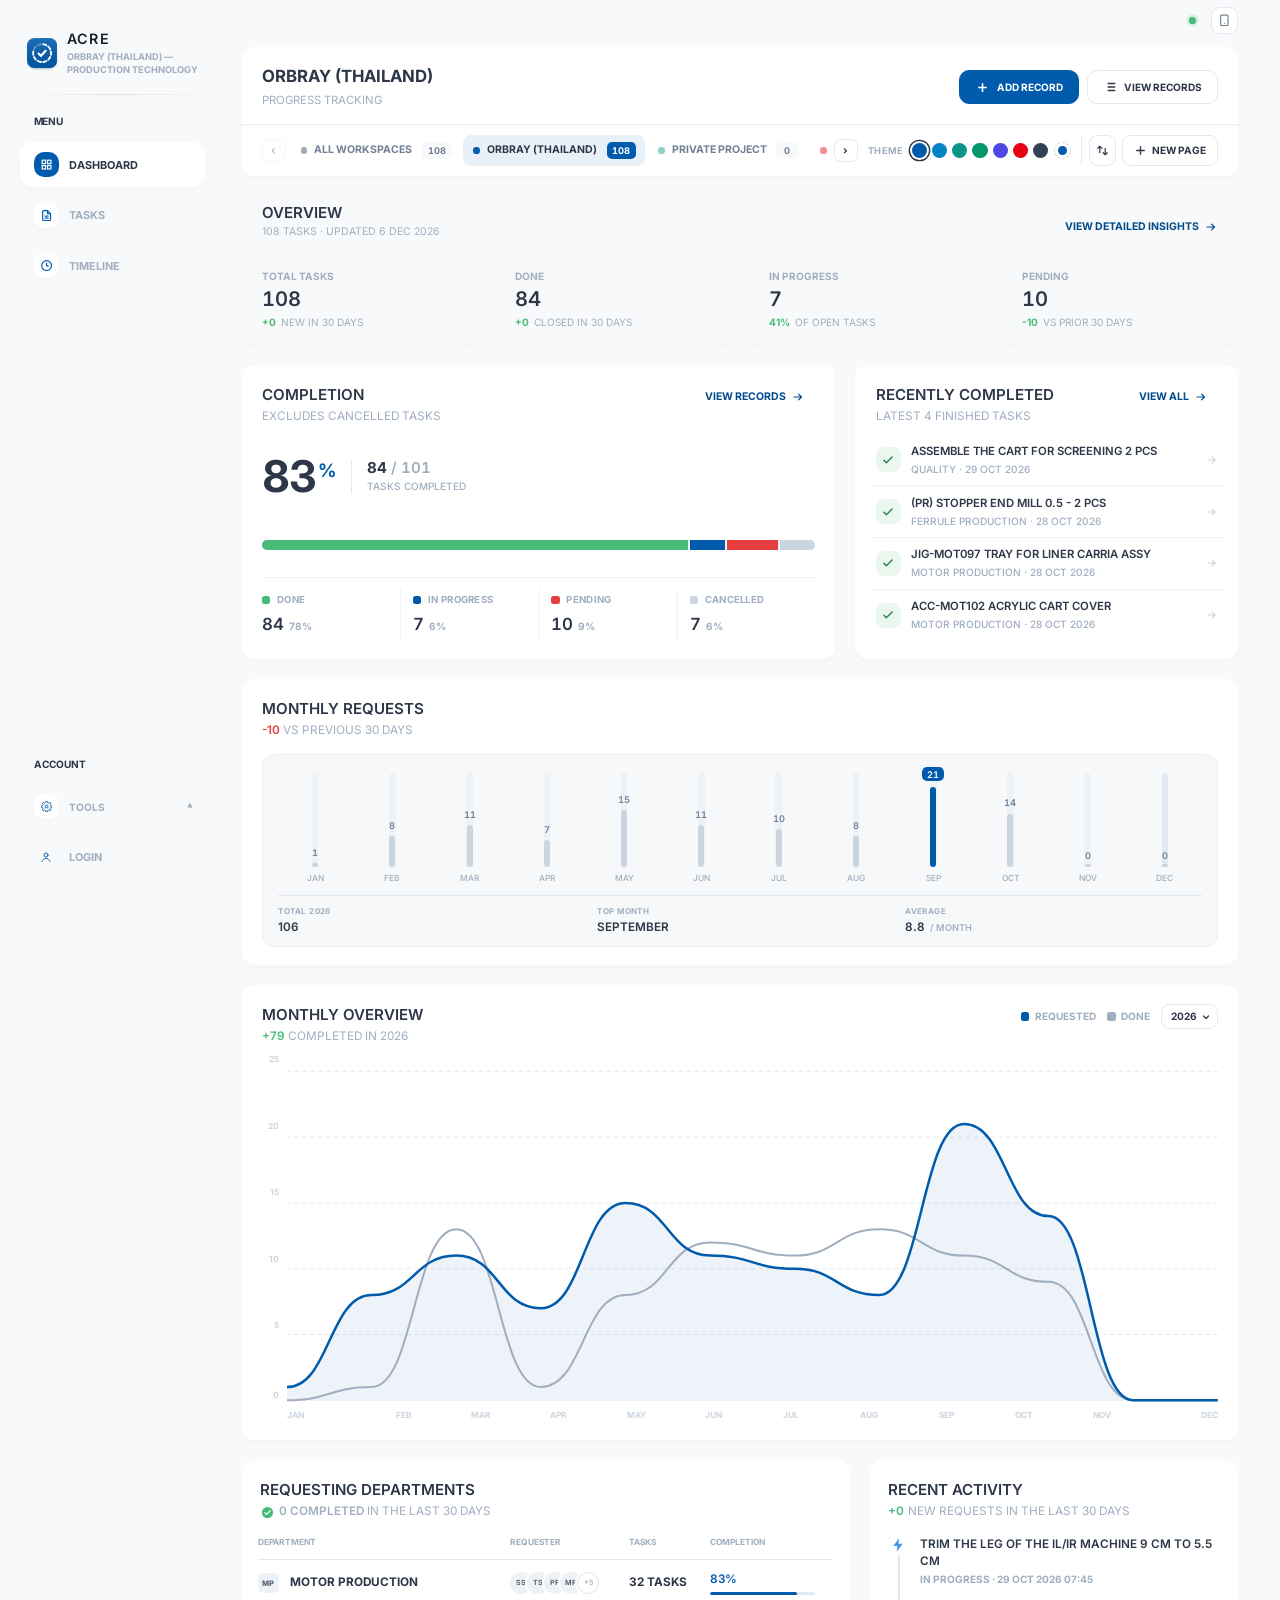
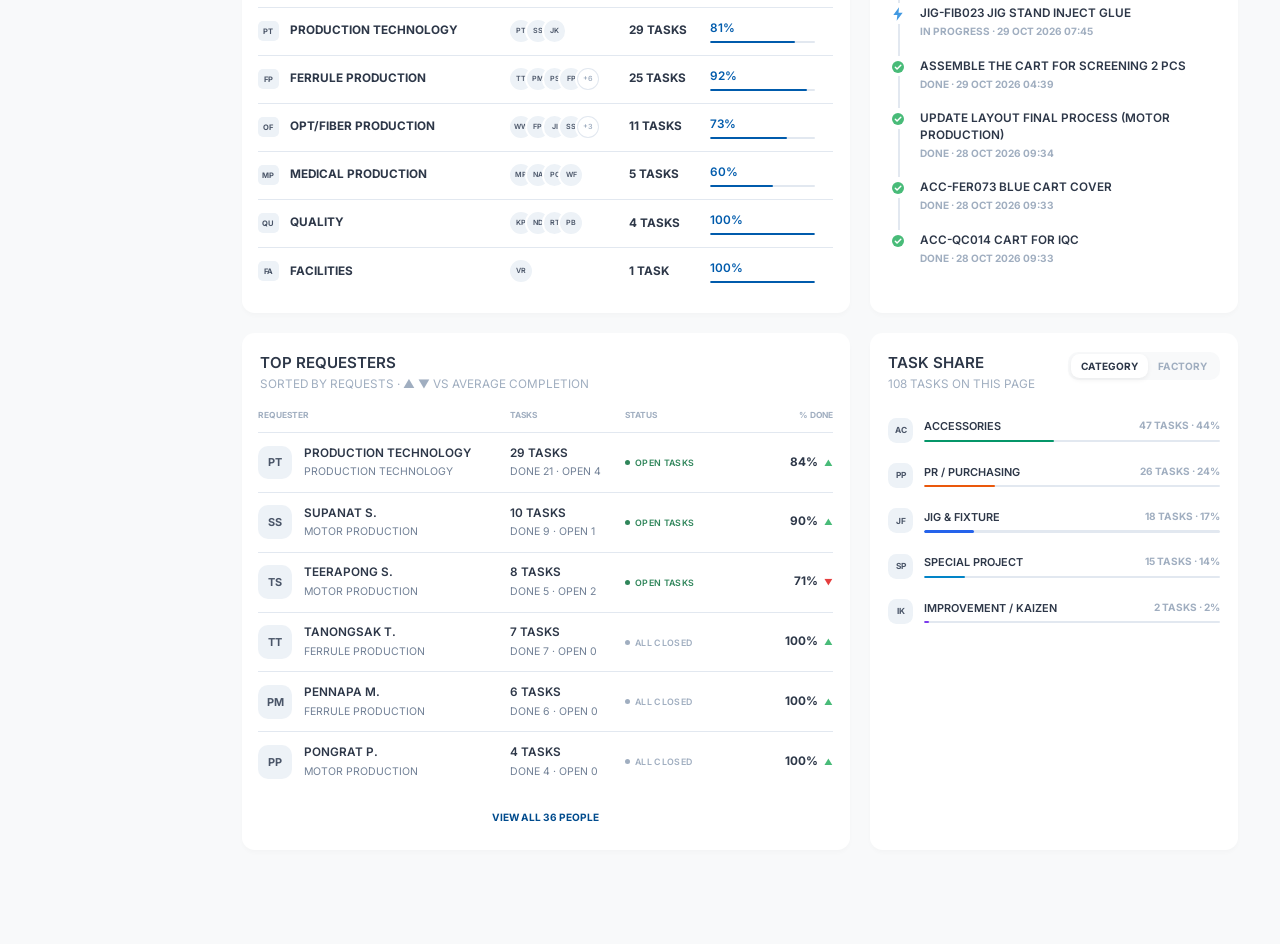
==== commit cfd9303f: "Add files via upload" ====
--- a/index.html
+++ b/index.html
@@ -5,9 +5,9 @@
   <meta name="viewport" content="width=device-width, initial-scale=1.0, maximum-scale=1.0, user-scalable=no, viewport-fit=cover">
   <title>ACRE</title>
   <!-- Favicon: Official Brand Badge (Matching Website Header Logo) -->
-  <link rel="icon" type="image/svg+xml" href="favicon.svg?v=20261104_acre">
-  <link rel="alternate icon" type="image/png" href="favicon.png?v=20261104_acre">
-  <link rel="shortcut icon" href="favicon.ico?v=20261104_acre">
+  <link rel="icon" type="image/svg+xml" href="favicon.svg?v=20261106_acre2">
+  <link rel="alternate icon" type="image/png" href="favicon.png?v=20261106_acre2">
+  <link rel="shortcut icon" href="favicon.ico?v=20261106_acre2">
   <!-- Mobile & PWA Optimization Meta Tags -->
   <meta name="theme-color" content="#005BAC">
   <meta name="mobile-web-app-capable" content="yes">
@@ -15,7 +15,7 @@
   <meta name="apple-mobile-web-app-status-bar-style" content="default">
   <meta name="apple-mobile-web-app-title" content="ACRE">
   <link rel="manifest" href="manifest.json">
-  <link rel="apple-touch-icon" href="favicon.png?v=20261104_acre">
+  <link rel="apple-touch-icon" href="favicon.png?v=20261106_acre2">
   <!-- High-Performance Cache Policy (Allows In-Session Browser Caching with Version Query Busting) -->
   <meta http-equiv="Cache-Control" content="max-age=3600, must-revalidate">
   <!-- Google Fonts: Sarabun & Inter -->
@@ -23,11 +23,11 @@
   <link rel="preconnect" href="https://fonts.gstatic.com" crossorigin>
   <link href="https://fonts.googleapis.com/css2?family=Inter:wght@400;500;600;700;800&family=IBM+Plex+Sans+Thai:wght@400;500;600;700&family=IBM+Plex+Mono:wght@500&family=Noto+Sans+Thai:wght@400;500;600;700&family=Sarabun:wght@300;400;500;600;700&display=swap" rel="stylesheet">
   <link rel="stylesheet" href="styles.css?v=20261029_v36_opt">
-  <link rel="stylesheet" href="figma-theme.css?v=20261103_v67">
-  <link rel="stylesheet" id="fxScaleCss" href="figma-scale.css?v=20261103_v67">
+  <link rel="stylesheet" href="figma-theme.css?v=20261103_v68">
+  <link rel="stylesheet" id="fxScaleCss" href="figma-scale.css?v=20261103_v68">
   <!-- Chart.js CDN for Real-time Analytics -->
   <script src="https://cdn.jsdelivr.net/npm/chart.js@4.4.1/dist/chart.umd.min.js"></script>
-  <script src="figma-theme.js?v=20261103_v67"></script>
+  <script src="figma-theme.js?v=20261103_v68"></script>
   <!-- Google Firebase SDK (v10 compat) for Multi-Device Real-Time Cloud Sync -->
   <script src="https://www.gstatic.com/firebasejs/10.8.0/firebase-app-compat.js"></script>
   <script src="https://www.gstatic.com/firebasejs/10.8.0/firebase-firestore-compat.js"></script>
@@ -1887,12 +1887,12 @@
   <script src="job_requests_db.js?v=20260909_8"></script>
   <!-- Application Logic Script -->
   <script src="app.js?v=20261029_v36_opt"></script>
-  <script src="figma-dashboard.js?v=20261103_v67"></script>
-  <script src="figma-table.js?v=20261103_v67"></script>
-  <script src="figma-pages.js?v=20261103_v67"></script>
-  <script src="figma-profile.js?v=20261103_v67"></script>
-  <script src="figma-i18n.js?v=20261103_v67"></script>
-  <script src="figma-case.js?v=20261103_v67"></script>
+  <script src="figma-dashboard.js?v=20261103_v68"></script>
+  <script src="figma-table.js?v=20261103_v68"></script>
+  <script src="figma-pages.js?v=20261103_v68"></script>
+  <script src="figma-profile.js?v=20261103_v68"></script>
+  <script src="figma-i18n.js?v=20261103_v68"></script>
+  <script src="figma-case.js?v=20261103_v68"></script>
 
   <!-- iOS Mobile Action Sheet for Card (Edit / Delete / Cancel) -->
   <div id="mobileActionSheet" class="ios-action-sheet-overlay" onclick="closeMobileActionSheet(event)">
--- a/figma-theme.css
+++ b/figma-theme.css
@@ -2521,3 +2521,13 @@
 html body .pu-authors table th:nth-child(2) { width: 20% !important; }
 html body .pu-authors table th:nth-child(3) { width: 22% !important; }
 html body .pu-authors table th:nth-child(4) { width: 16% !important; }
+
+/* ACRE mark: progress ring + check, in the workspace colour */
+html body .brand-app-icon.acre-mark, html body .mobile-brand-icon-circle.acre-mark {
+  width: 36px !important; height: 36px !important; min-width: 36px !important; padding: 0 !important; border: 0 !important;
+  background: none !important; border-radius: 10px !important; overflow: hidden; box-shadow: 0 1px 2px rgba(15, 23, 42, .12) !important; display: inline-flex !important;
+}
+html body .acre-mark svg { width: 100% !important; height: 100% !important; stroke: none !important; display: block; }
+html body .brand-section { align-items: center !important; gap: 12px !important; }
+html body .brand-title-accent { font-size: 17px !important; font-weight: 600 !important; letter-spacing: .08em !important; color: #1A202C !important; }
+@media (max-width: 768px) { html body .mobile-brand-icon-circle.acre-mark { width: 32px !important; height: 32px !important; min-width: 32px !important; border-radius: 9px !important; } }
--- a/figma-scale.css
+++ b/figma-scale.css
@@ -10786,6 +10786,14 @@
 html body .pu-authors table th:nth-child(2){ width: 20% !important; }
 html body .pu-authors table th:nth-child(3){ width: 22% !important; }
 html body .pu-authors table th:nth-child(4){ width: 16% !important; }
+html body .brand-app-icon.acre-mark, html body .mobile-brand-icon-circle.acre-mark{
+  width: 30.24px !important; height: 30.24px !important; min-width: 30.24px !important; padding: 0 !important; border: 0 !important;
+  background: none !important; border-radius: 8.4px !important; overflow: hidden; box-shadow: 0 1px 2px rgba(15, 23, 42, .12) !important; display: inline-flex !important;
+}
+html body .acre-mark svg{ width: 100% !important; height: 100% !important; stroke: none !important; display: block; }
+html body .brand-section{ align-items: center !important; gap: 10.08px !important; }
+html body .brand-title-accent{ font-size: 14.28px !important; font-weight: 600 !important; letter-spacing: .08em !important; color: #1A202C !important; }
+@media (max-width: 768px) {html body .mobile-brand-icon-circle.acre-mark{ width: 26.88px !important; height: 26.88px !important; min-width: 26.88px !important; border-radius: 7.56px !important; }}
 .at-wrap{ background: #fff; border-radius: 12.6px; box-shadow: 0 2.94px 4.62px rgba(0,0,0,.02); overflow: hidden; }
 .at-bar-top{ display: flex; align-items: center; justify-content: space-between; gap: 10.08px; padding: 11.76px 15.12px; border-bottom: 1px solid #EDF2F7; flex-wrap: wrap; }
 .at-summary{ display: flex; align-items: center; gap: 6.72px; font-size: 10.08px; font-weight: 700; color: #A0AEC0; letter-spacing: .03em; flex-wrap: wrap; }
@@ -11814,4 +11822,12 @@
 html body .pu-authors table th:nth-child(2){ width: 20% !important; }
 html body .pu-authors table th:nth-child(3){ width: 22% !important; }
 html body .pu-authors table th:nth-child(4){ width: 16% !important; }
-}
+html body .brand-app-icon.acre-mark, html body .mobile-brand-icon-circle.acre-mark{
+  width: 30.24px !important; height: 30.24px !important; min-width: 30.24px !important; padding: 0 !important; border: 0 !important;
+  background: none !important; border-radius: 8.4px !important; overflow: hidden; box-shadow: 0 1px 2px rgba(15, 23, 42, .12) !important; display: inline-flex !important;
+}
+html body .acre-mark svg{ width: 100% !important; height: 100% !important; stroke: none !important; display: block; }
+html body .brand-section{ align-items: center !important; gap: 10.08px !important; }
+html body .brand-title-accent{ font-size: 14.28px !important; font-weight: 600 !important; letter-spacing: .08em !important; color: #1A202C !important; }
+@media (max-width: 768px) {html body .mobile-brand-icon-circle.acre-mark{ width: 26.88px !important; height: 26.88px !important; min-width: 26.88px !important; border-radius: 7.56px !important; }}
+}
